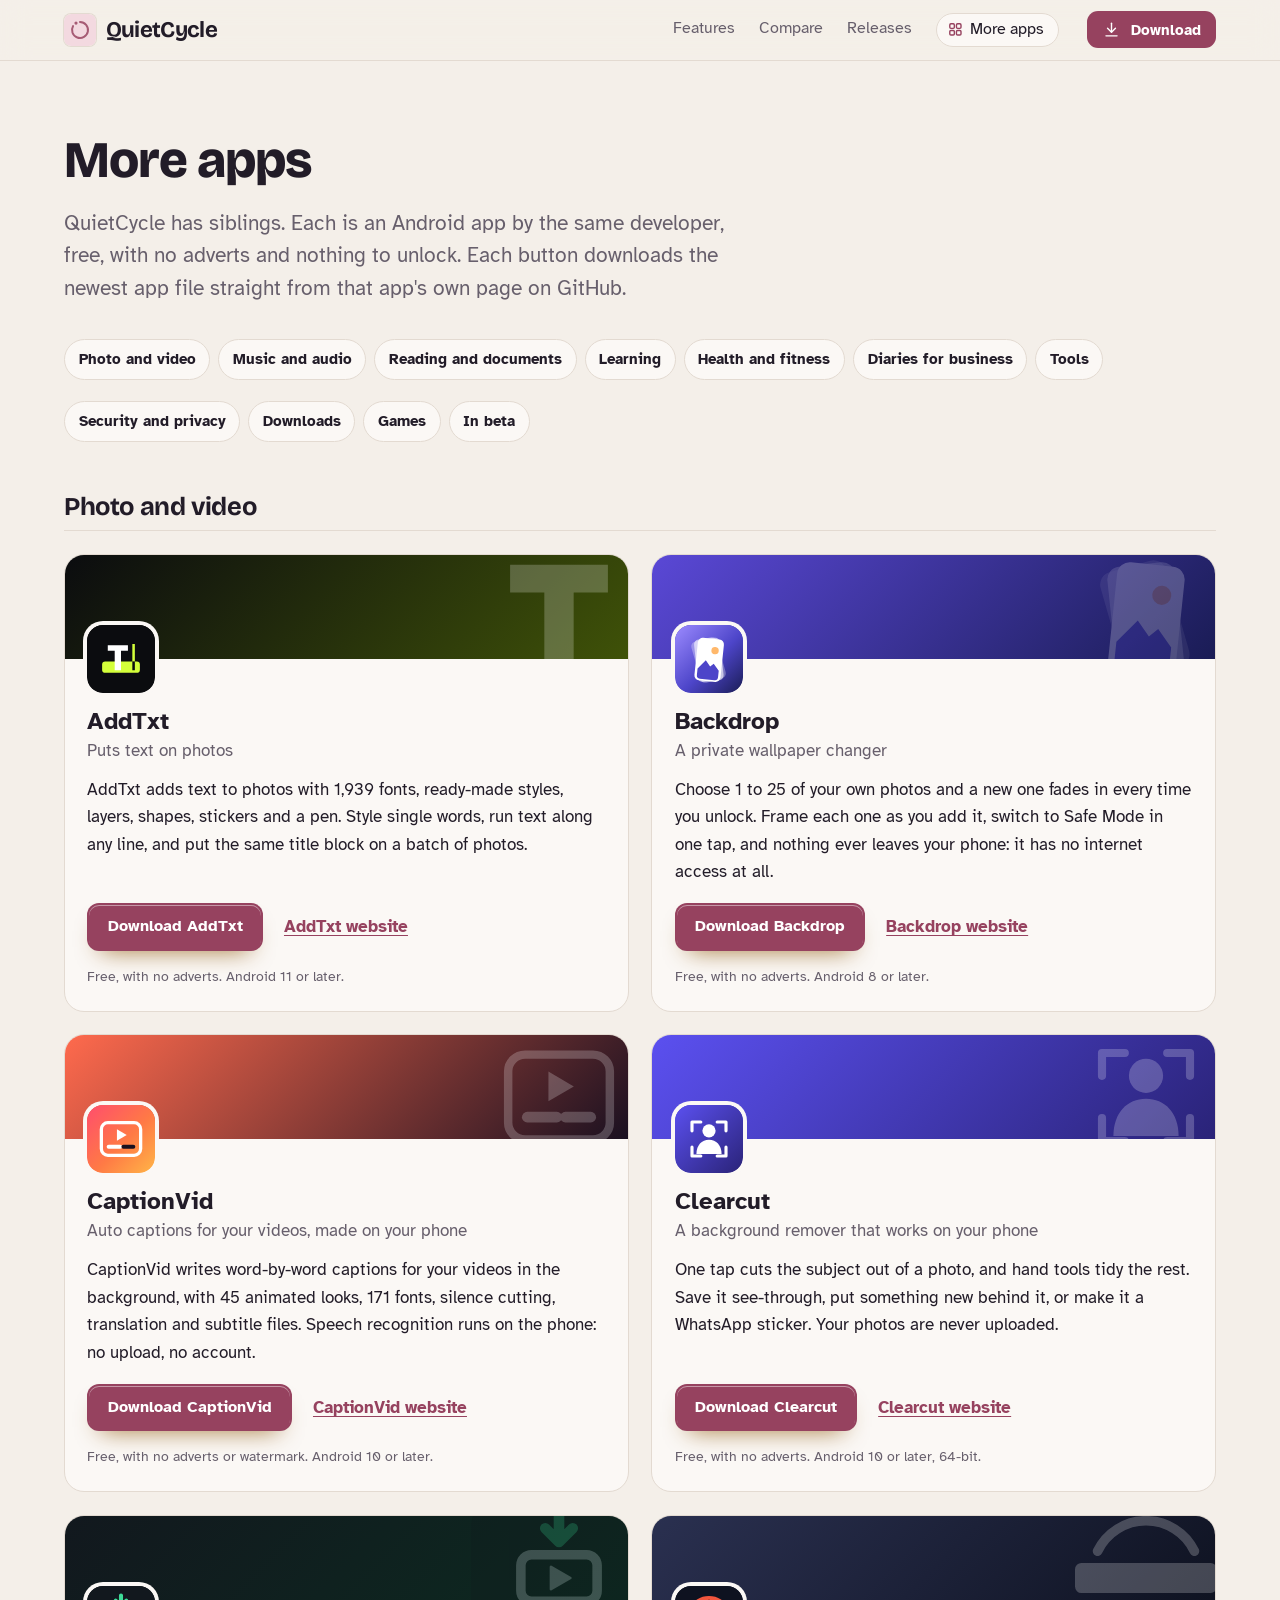
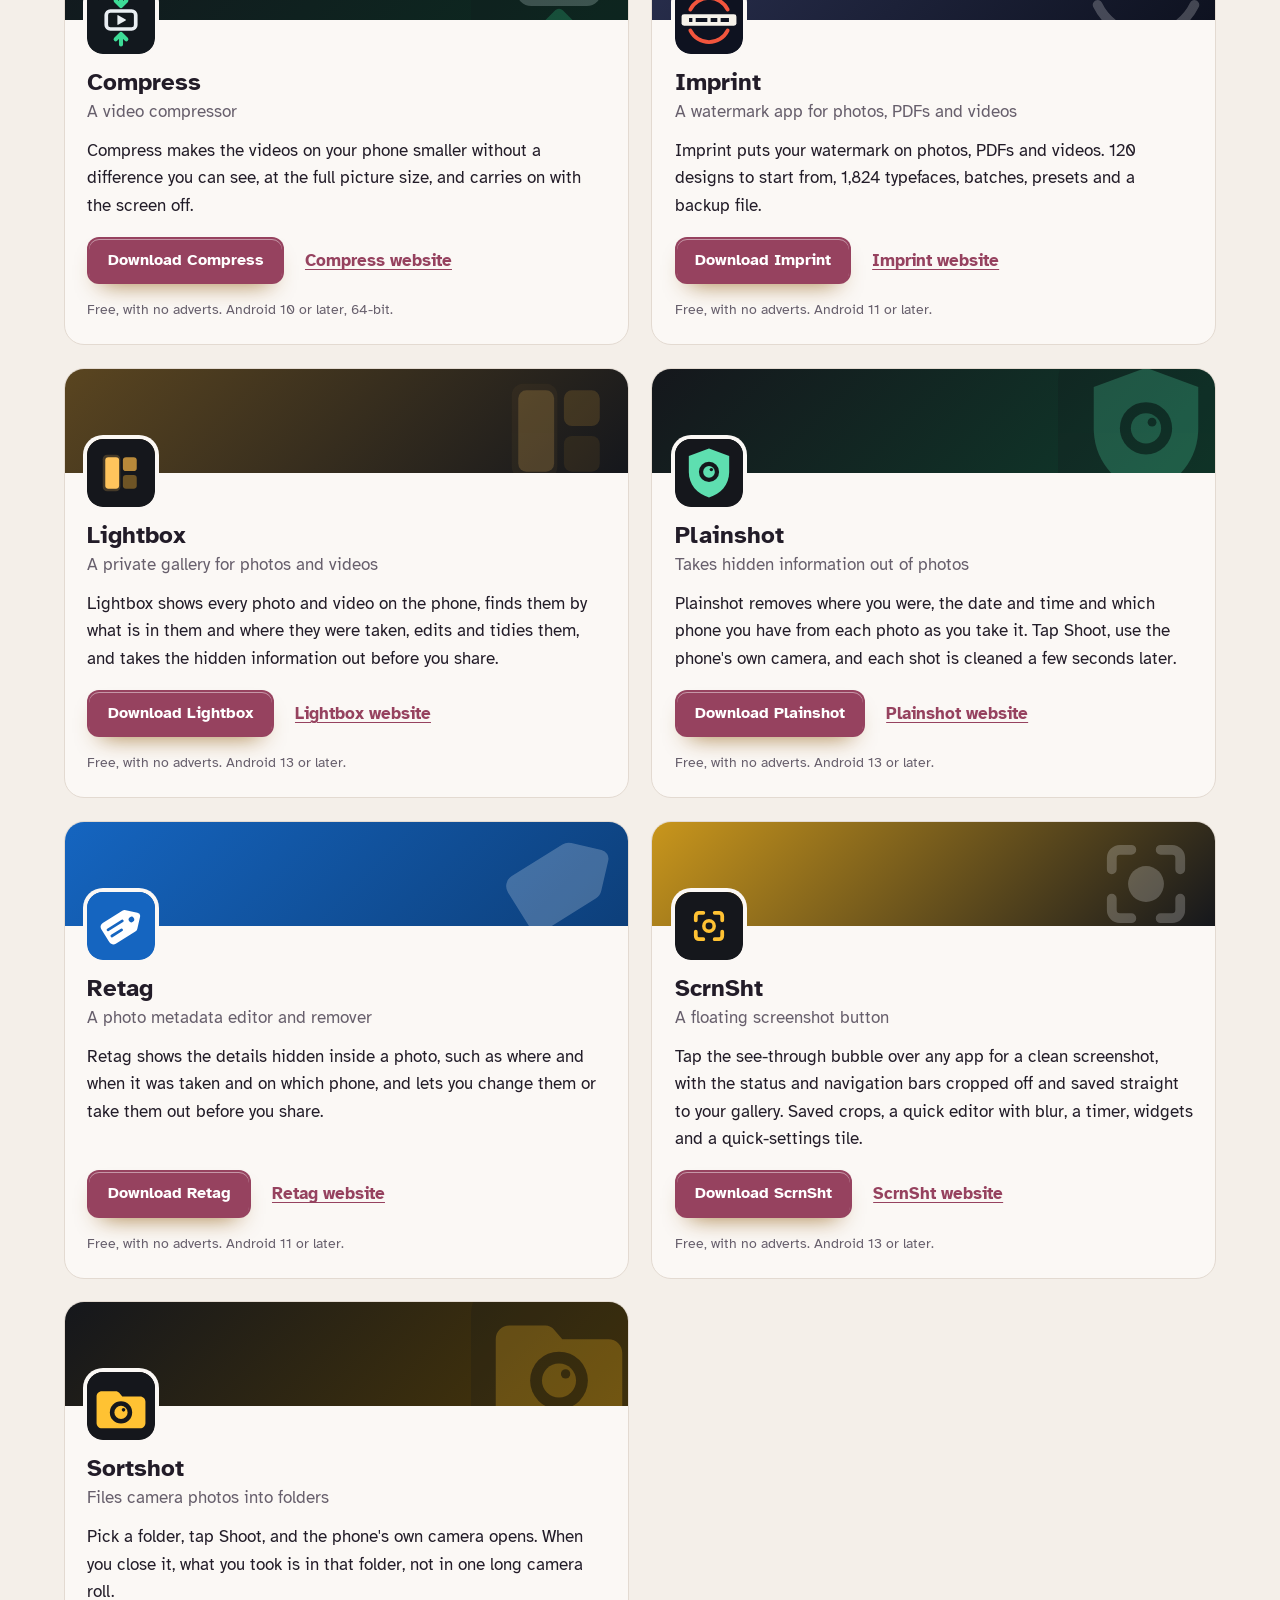
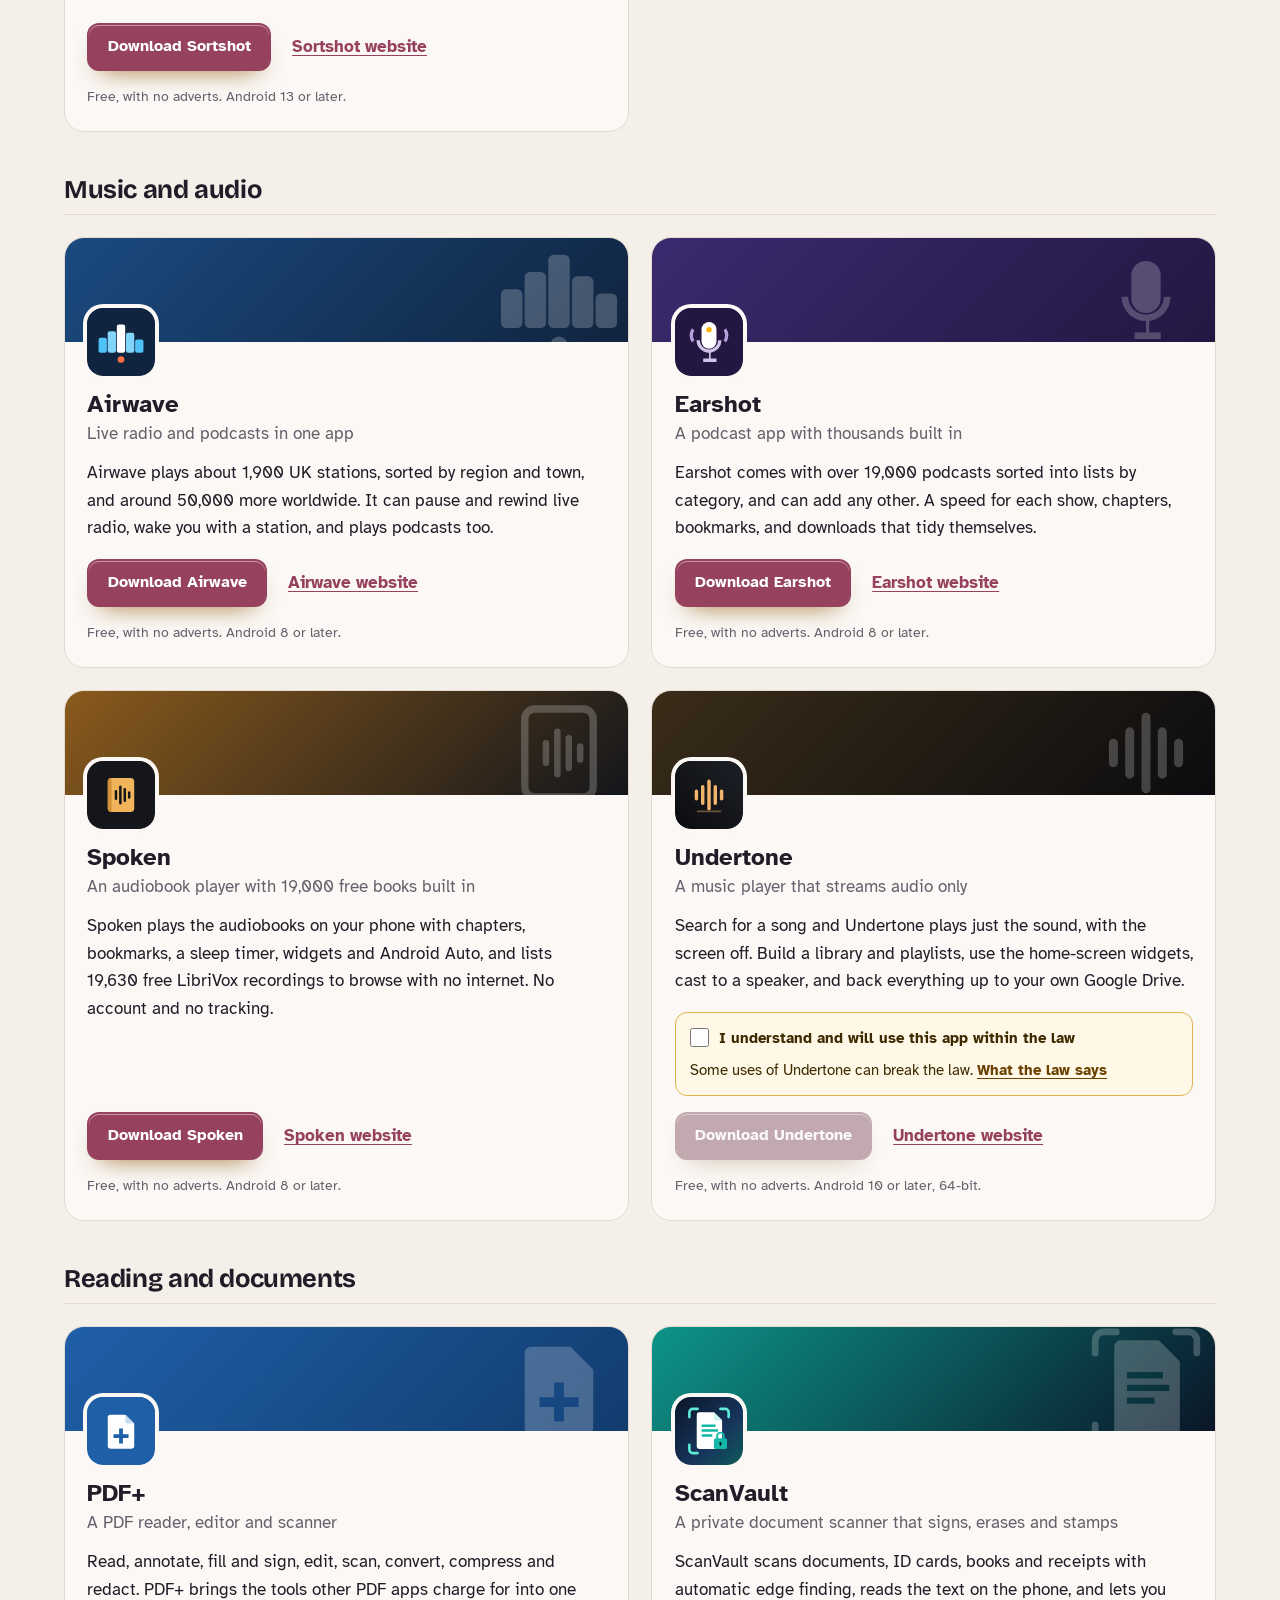
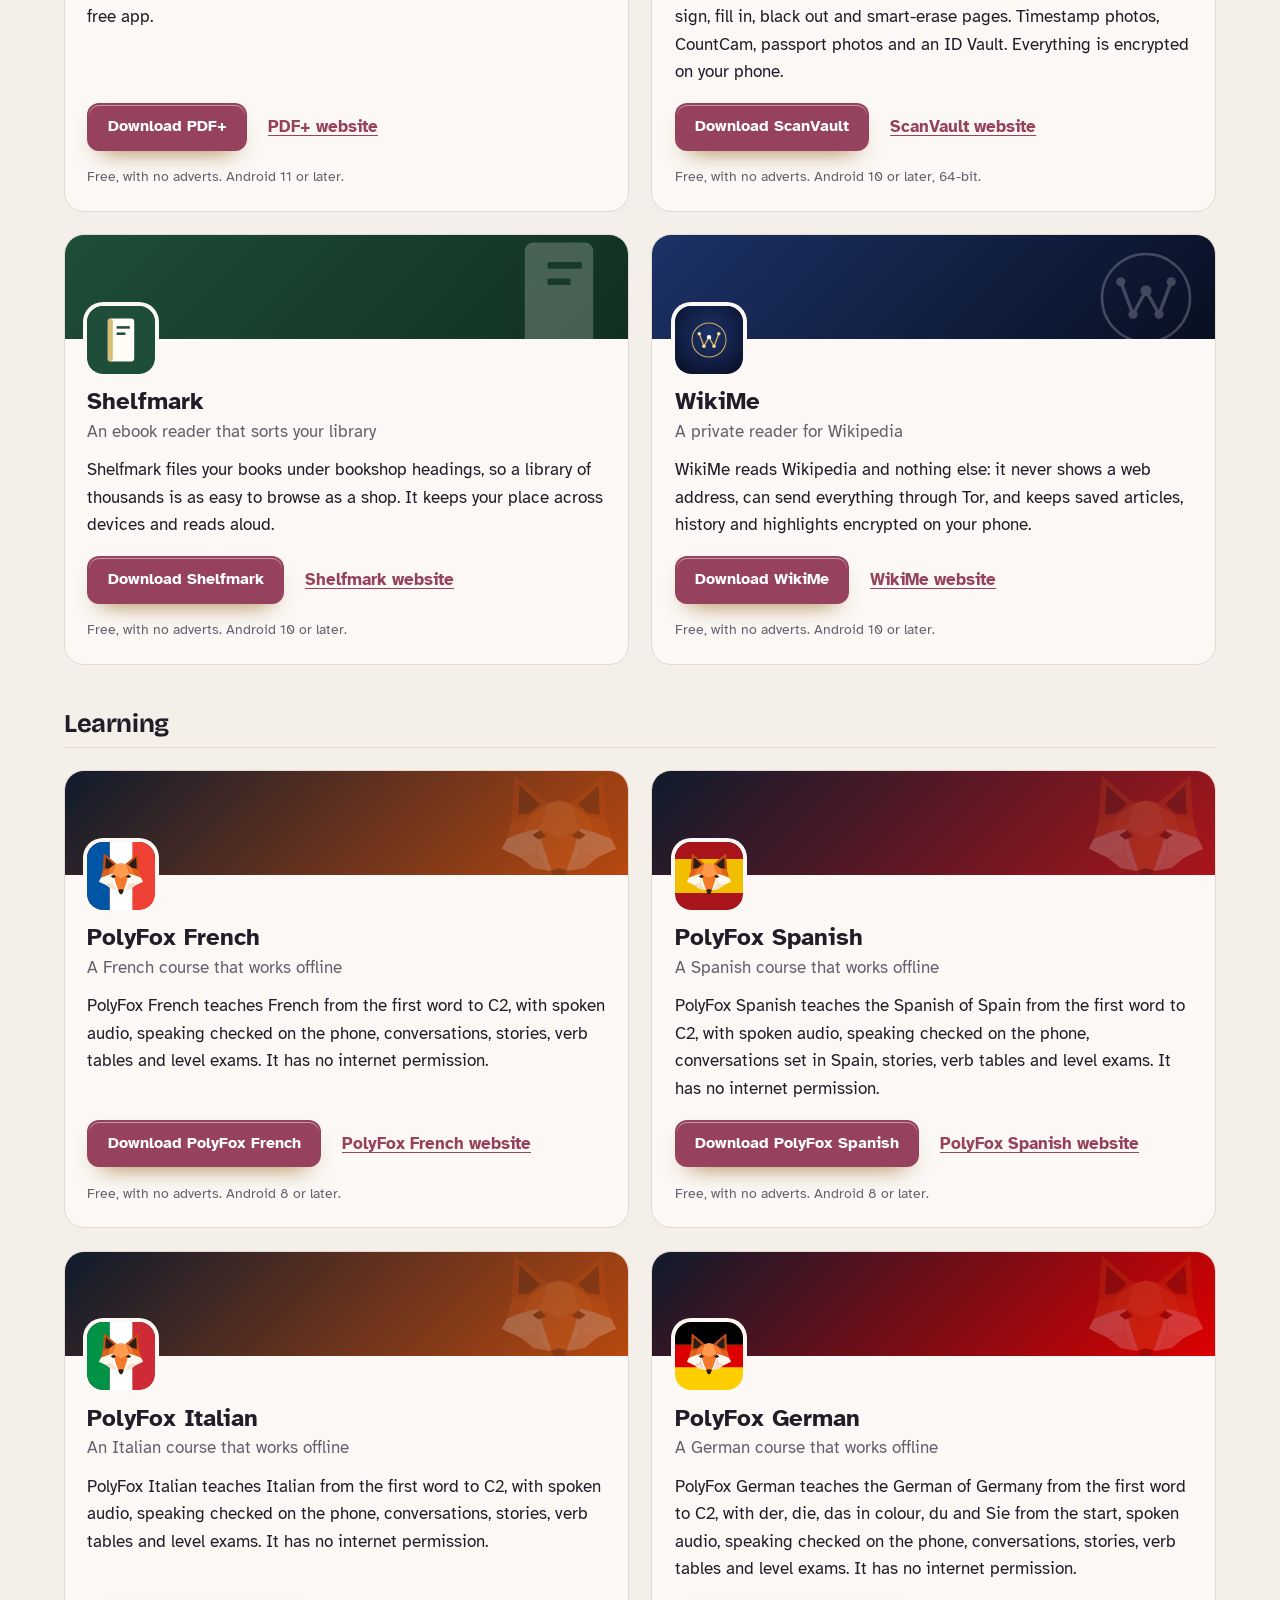
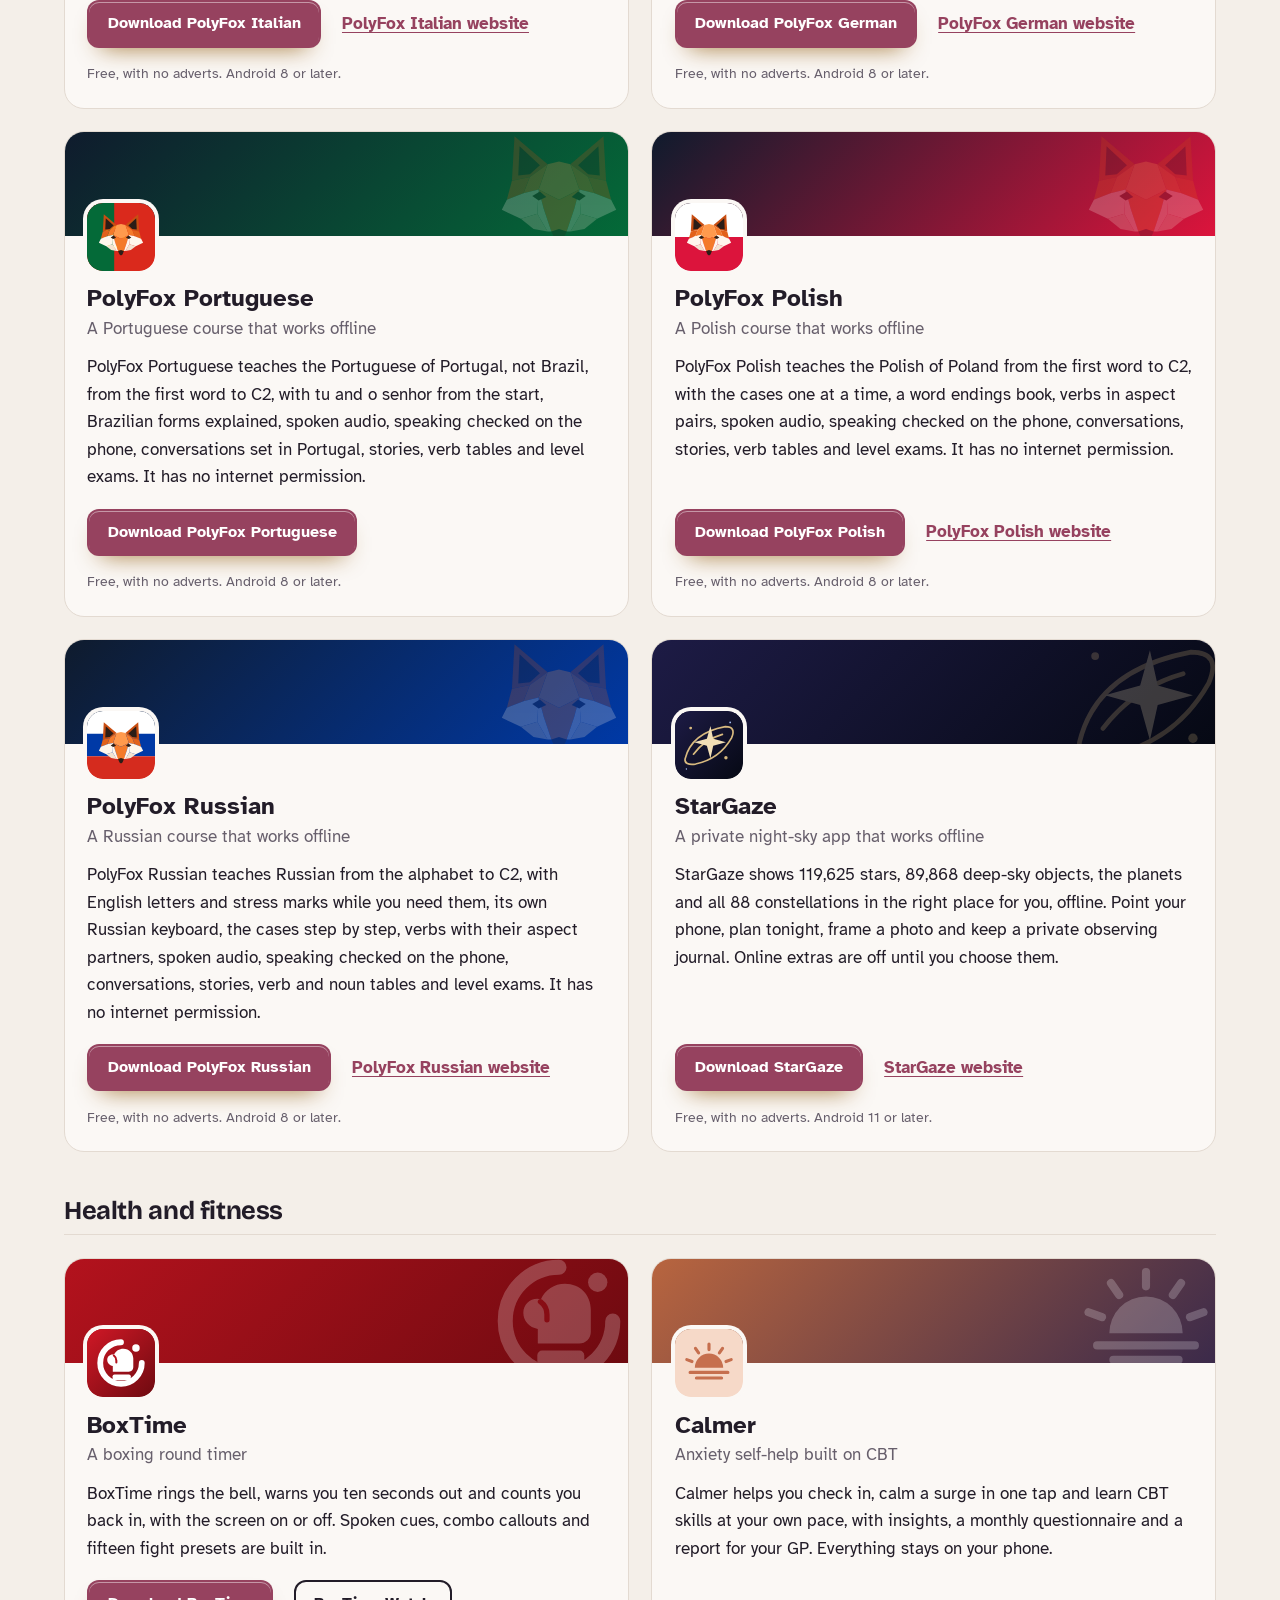
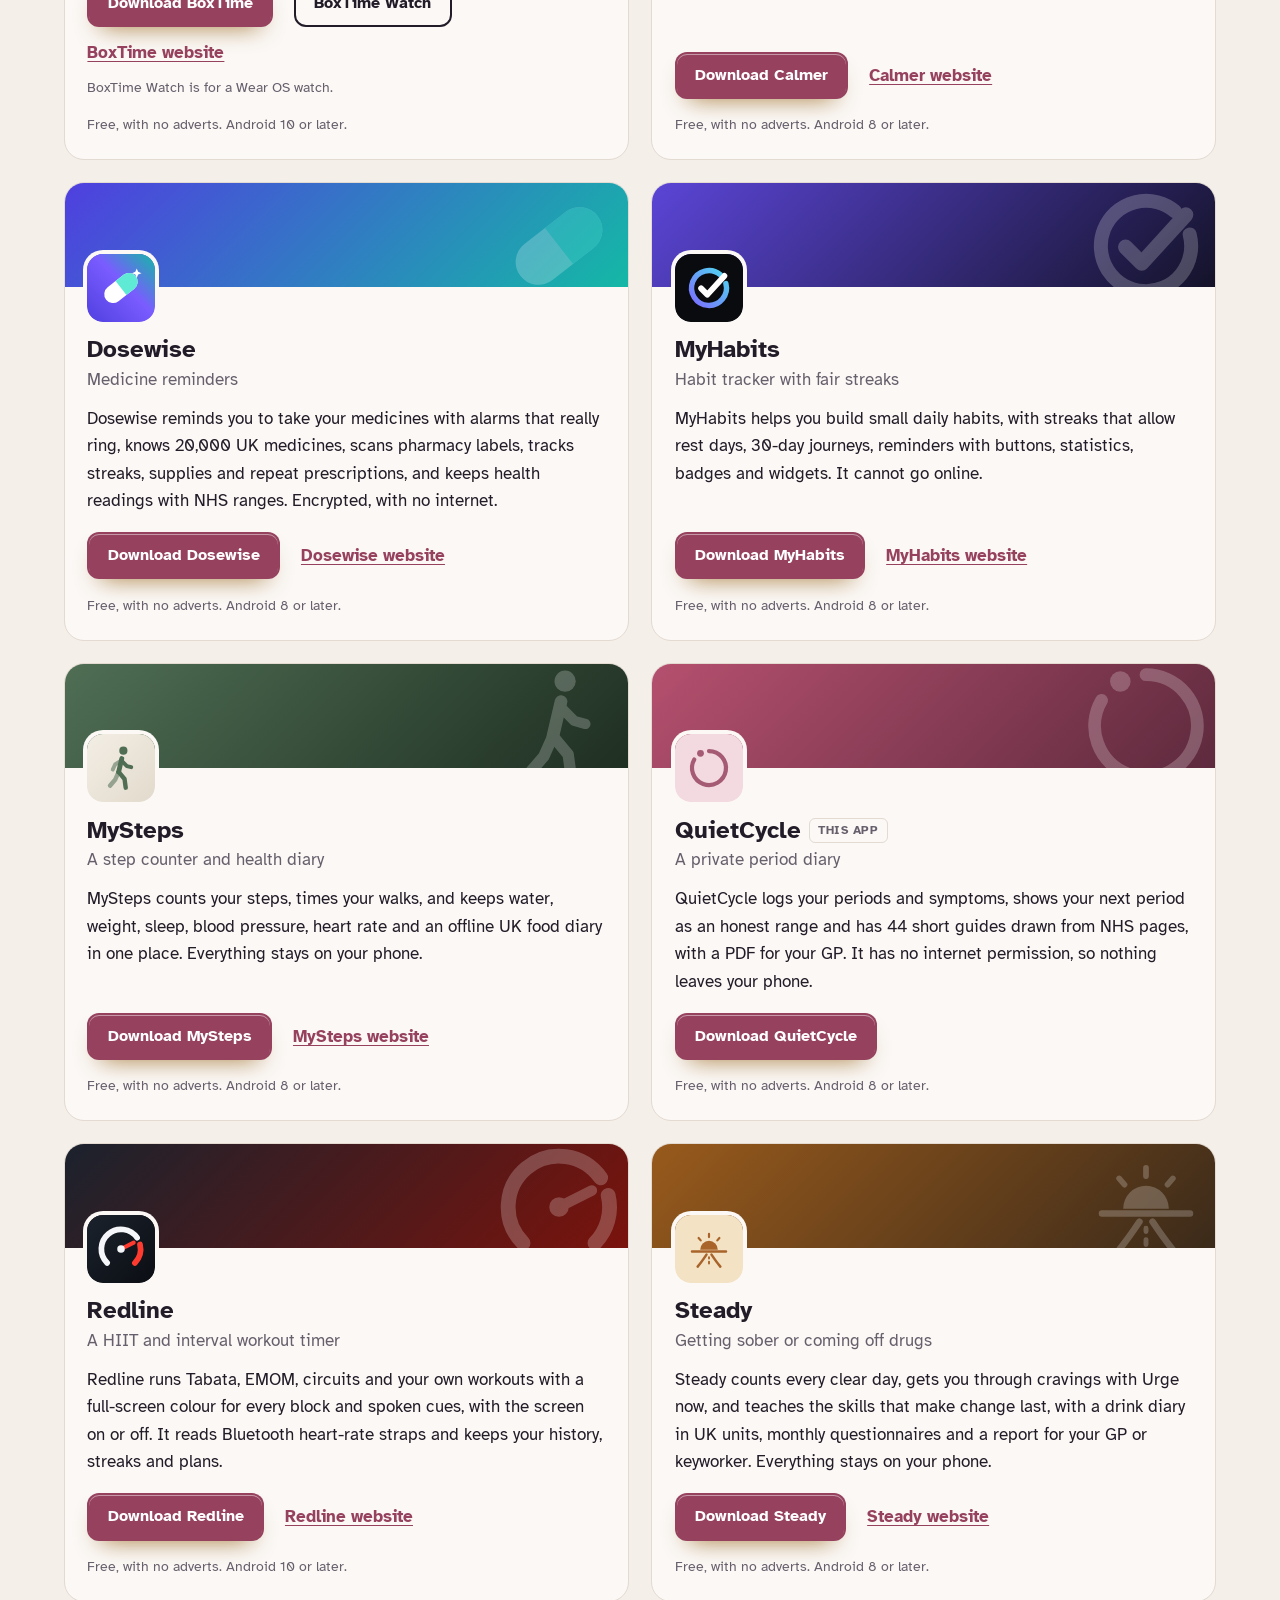
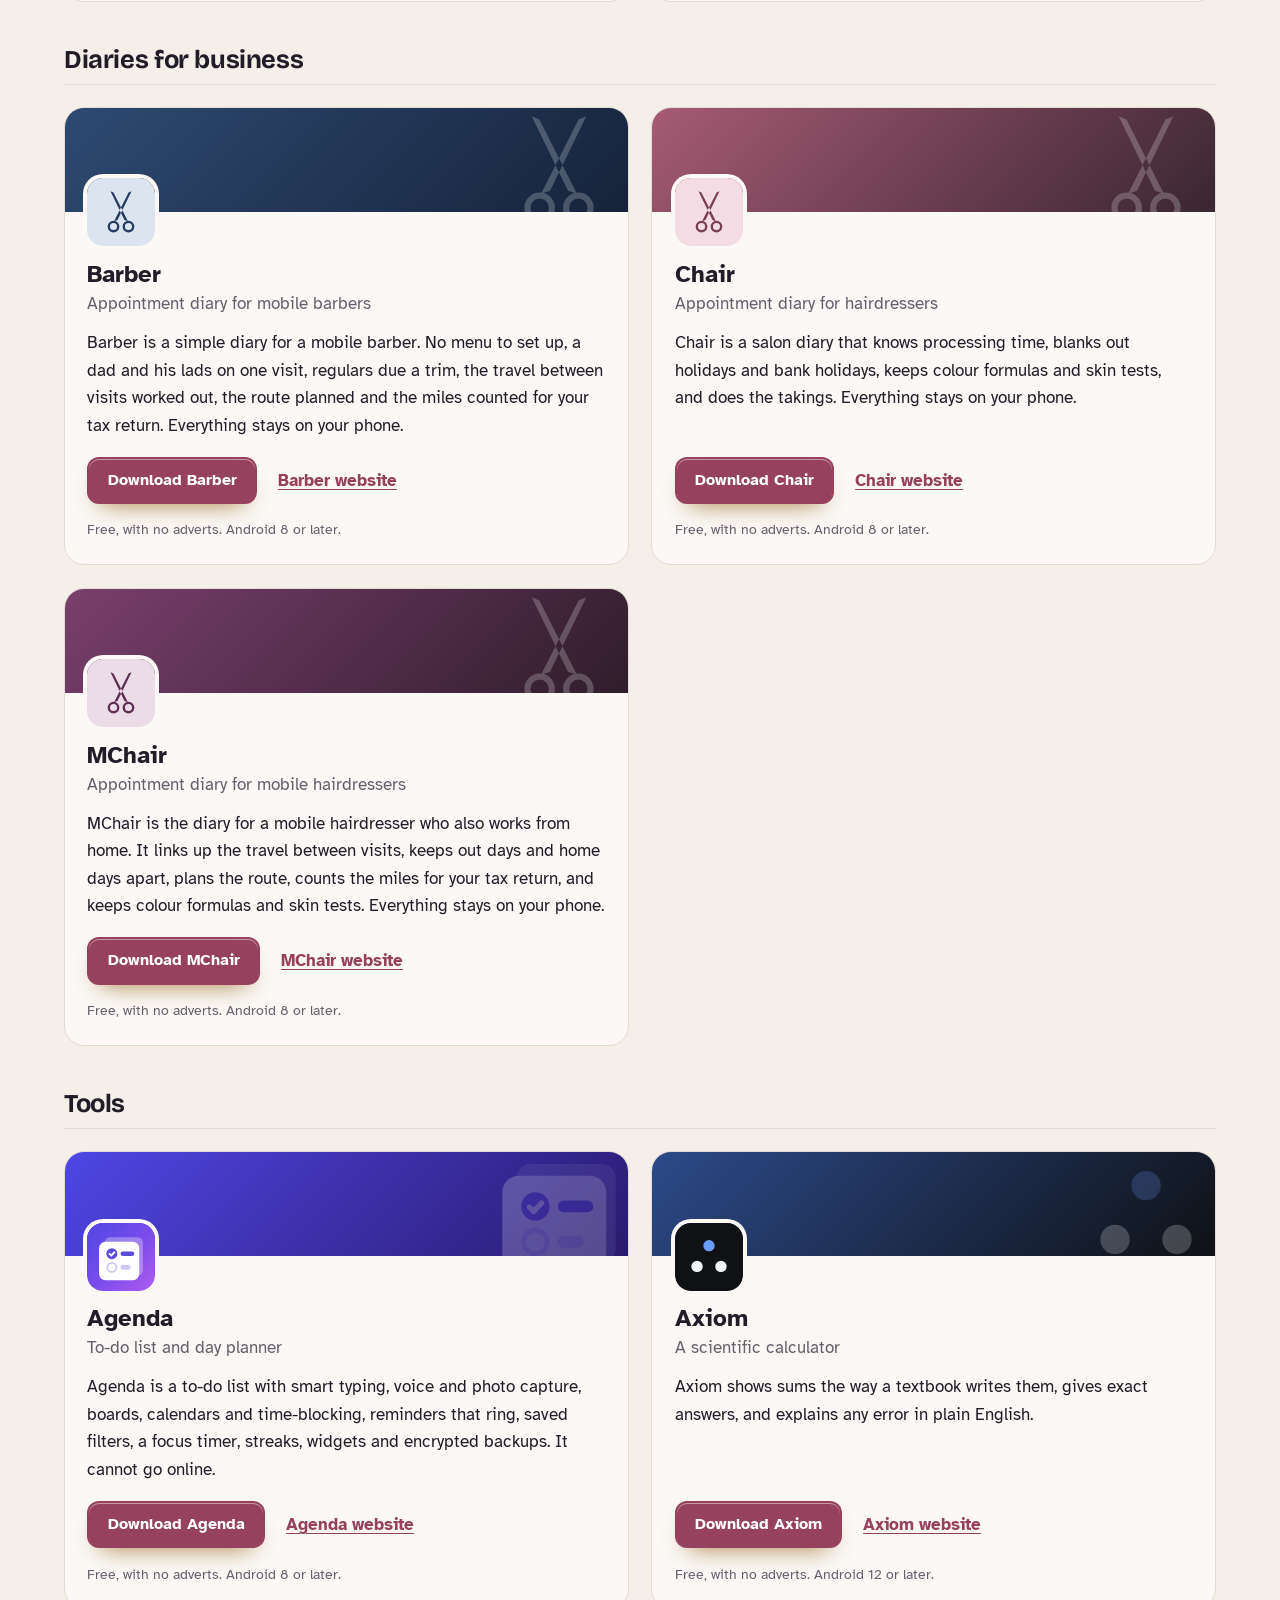
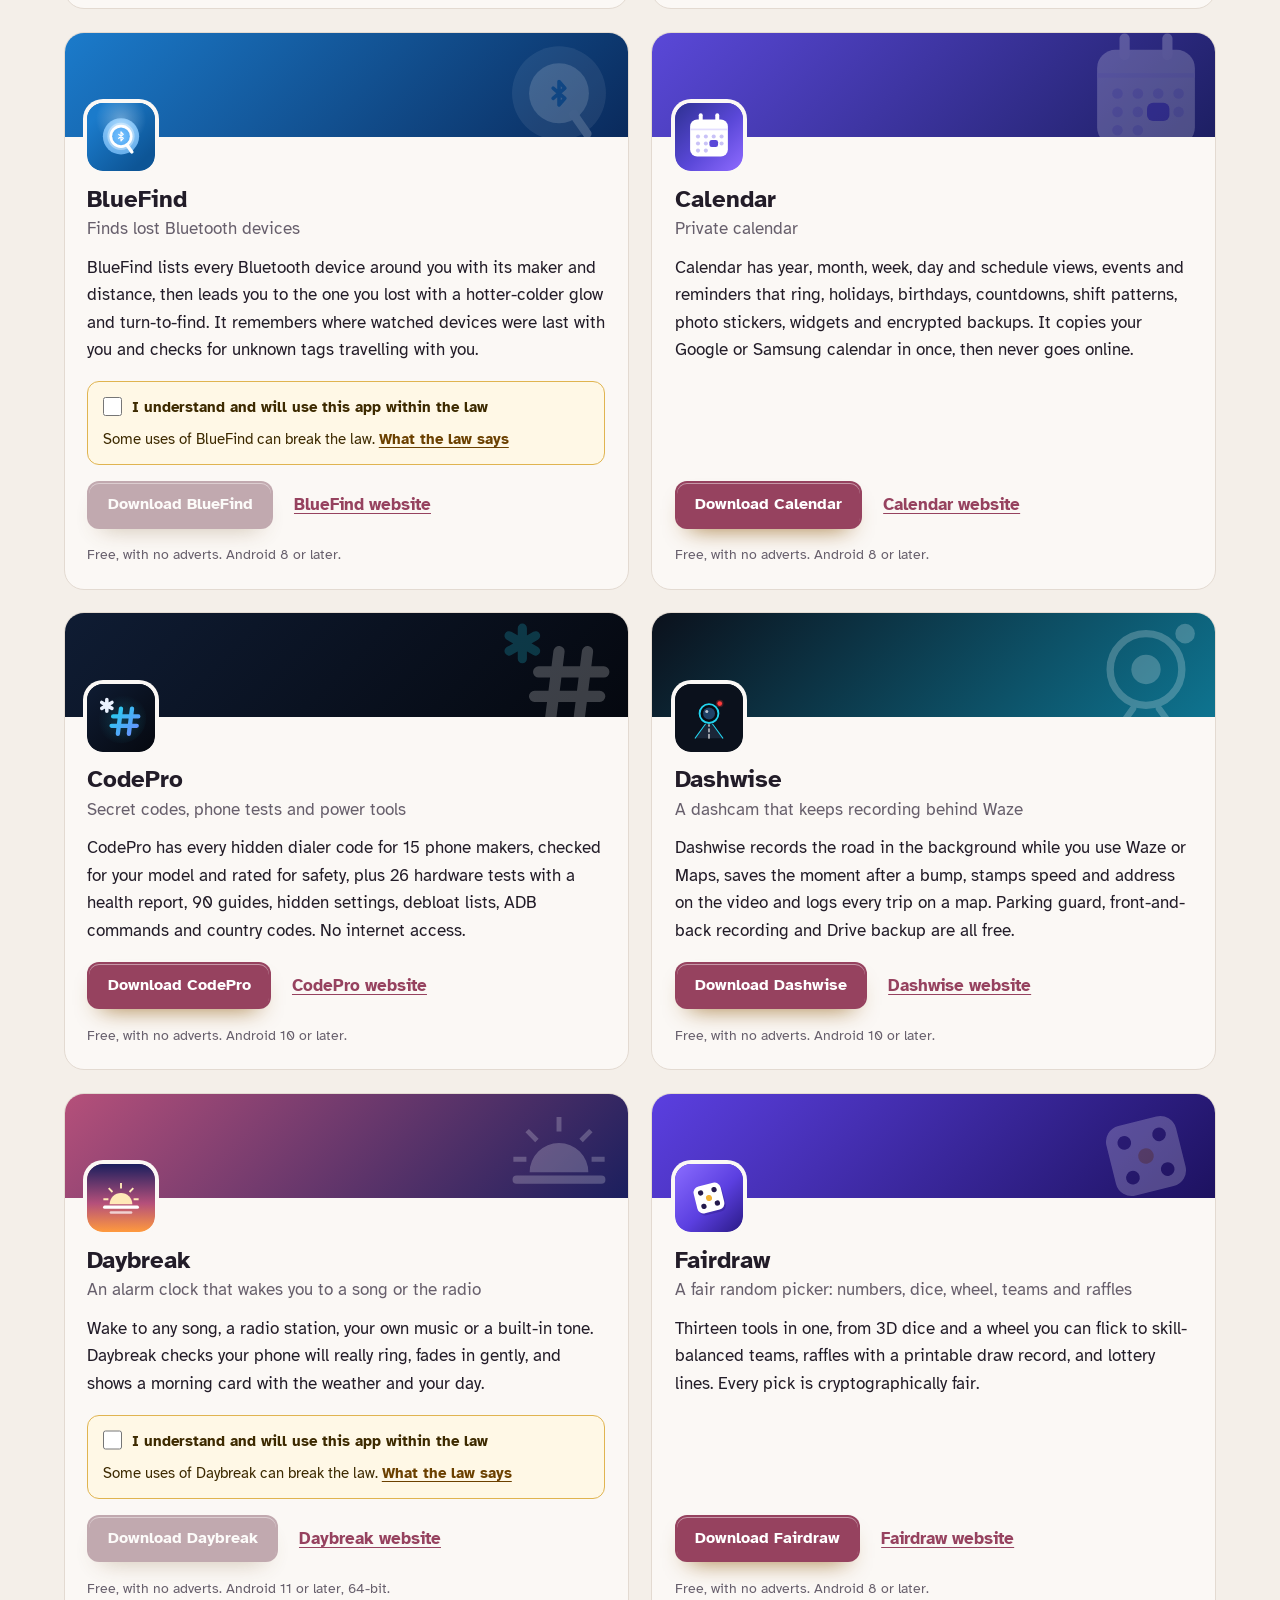
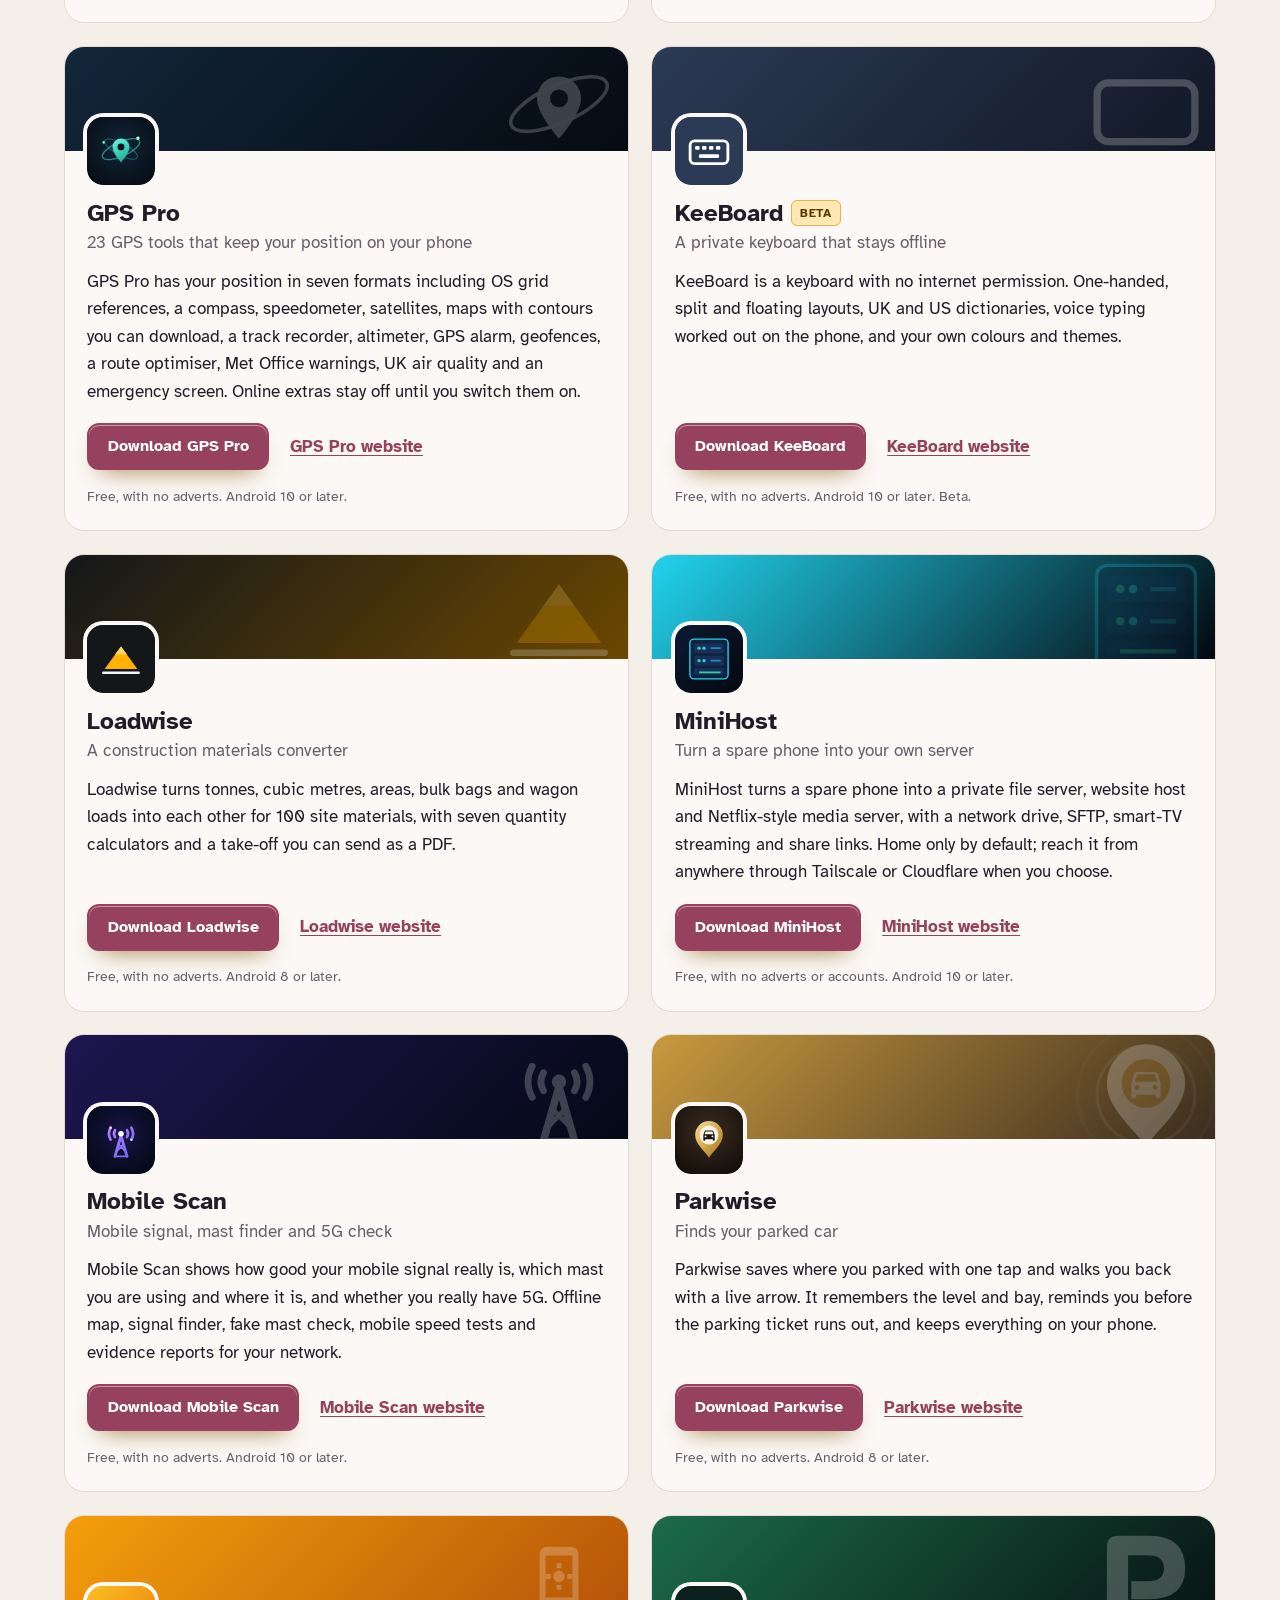
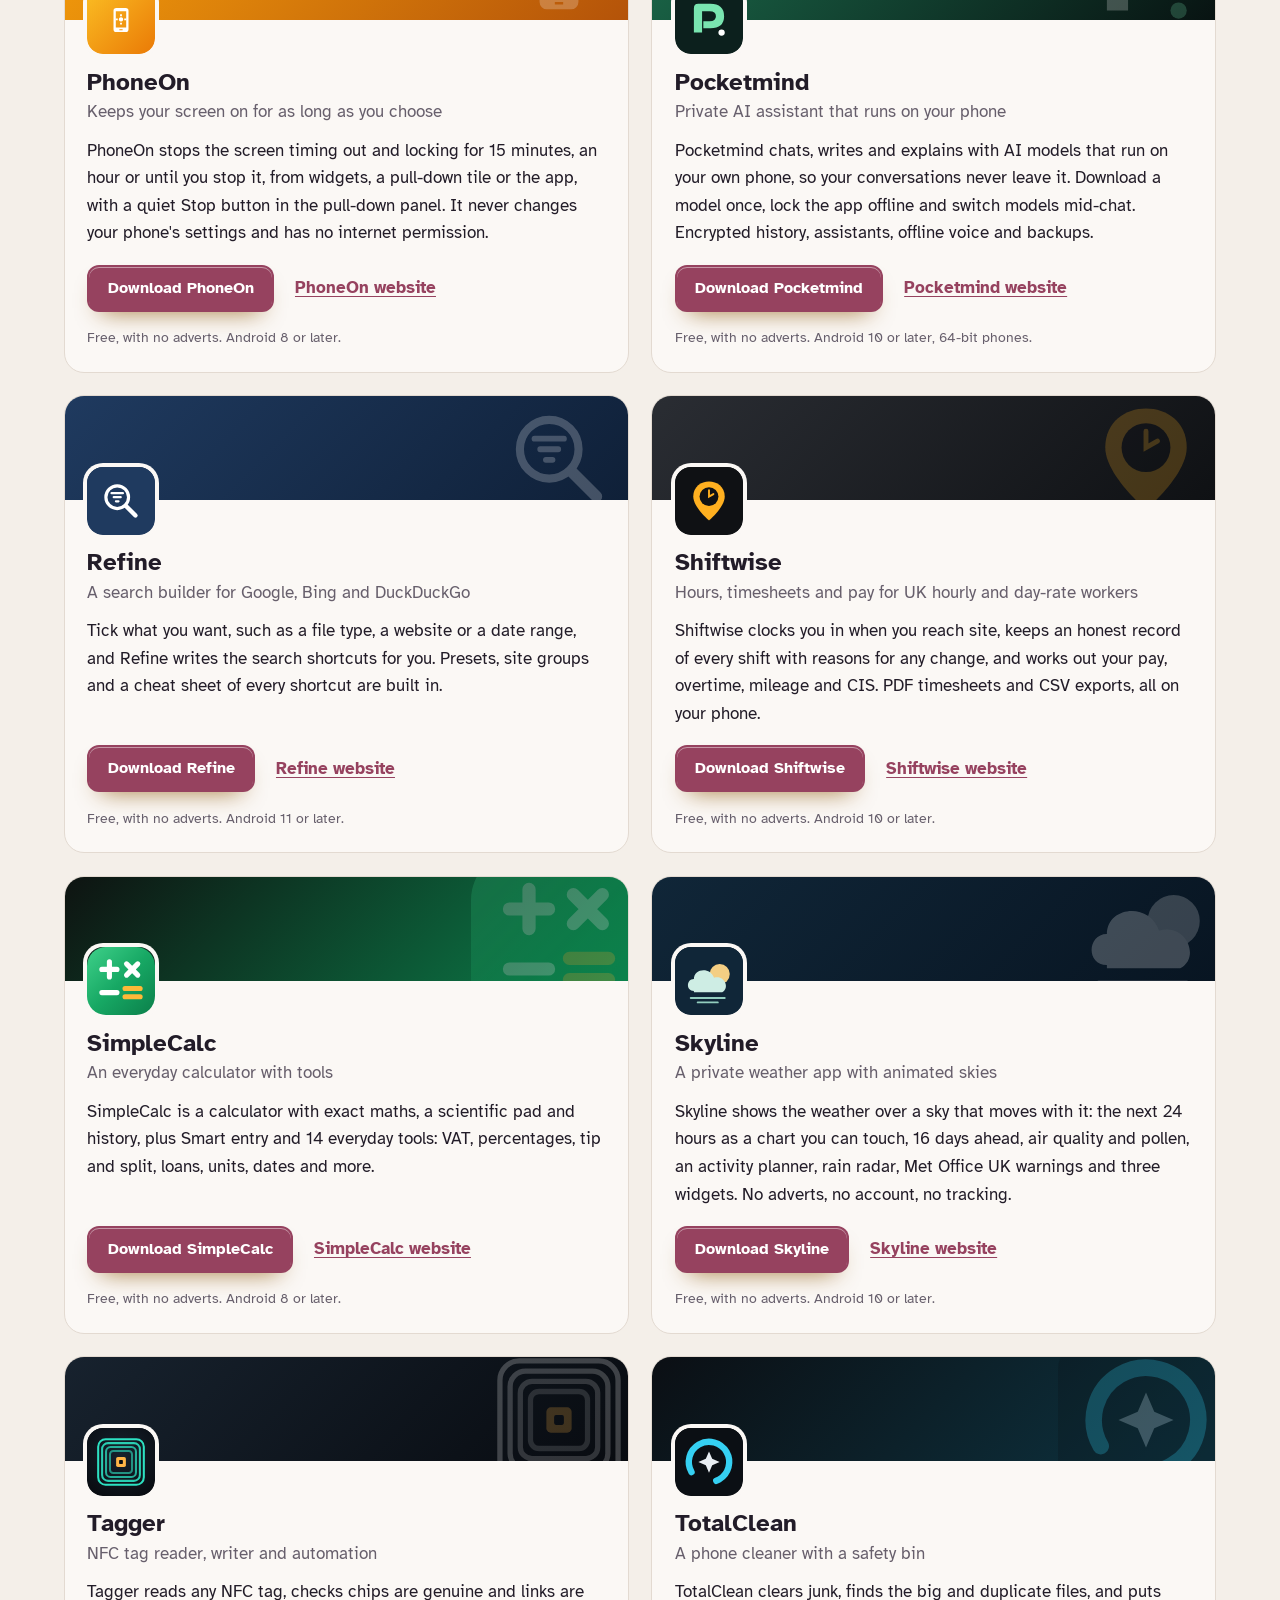
==== more-apps.html @ 2302142e "More apps: add MegaGen" ====
<!DOCTYPE html>
<html lang="en-GB">
<head>
<meta charset="utf-8">
<meta name="viewport" content="width=device-width, initial-scale=1">
<title>More apps by the maker of QuietCycle</title>
<meta name="description" content="All 92 free Android apps from the maker of QuietCycle, in one list by category, each with its download and a link to its website.">
<meta name="author" content="Jonathan Jackson">
<link rel="canonical" href="https://customgpter.github.io/quietcycle/more-apps.html">
<meta name="theme-color" content="#f4efe9" media="(prefers-color-scheme: light)">
<meta name="theme-color" content="#17141b" media="(prefers-color-scheme: dark)">
<meta property="og:type" content="website">
<meta property="og:site_name" content="QuietCycle">
<meta property="og:title" content="More apps by the maker of QuietCycle">
<meta property="og:description" content="All 92 free Android apps from the maker of QuietCycle, in one list by category, each with its download and a link to its website.">
<meta property="og:url" content="https://customgpter.github.io/quietcycle/more-apps.html">
<meta property="og:image" content="https://customgpter.github.io/quietcycle/assets/og.png">
<meta property="og:image:width" content="1200">
<meta property="og:image:height" content="630">
<meta property="og:image:alt" content="QuietCycle&#x27;s Today screen: the cycle ring, the day of the cycle and when the next period is likely">
<meta property="og:locale" content="en_GB">
<meta name="twitter:card" content="summary_large_image">
<link rel="icon" href="./assets/favicon.svg" type="image/svg+xml">
<link rel="apple-touch-icon" href="./assets/apple-touch-icon.png">
<link rel="preload" href="./assets/fonts/bricolage-grotesque-latin.woff2" as="font" type="font/woff2" crossorigin>
<link rel="preload" href="./assets/fonts/atkinson-hyperlegible-latin-400-normal.woff2" as="font" type="font/woff2" crossorigin>
<link rel="stylesheet" href="./assets/site.css?v=1">
<link rel="stylesheet" href="./assets/house.css?v=1">
<link rel="stylesheet" href="./assets/apps-list.css?v=1">
<script src="./assets/apps-list.js?v=1" defer></script>
</head>
<body>
<a class="skip" href="#main">Skip to content</a>
<header class="masthead">
<div class="wrap">
<a class="brand" href="./" aria-label="QuietCycle home"><svg viewBox="0 0 108 108" aria-hidden="true"><rect width="108" height="108" rx="24" fill="#F3D9E0"/><g transform="translate(54 54) scale(1.5) translate(-54 -54)"><path fill="none" stroke="#A65B74" stroke-width="4.5" stroke-linecap="round" d="M54,36 A18,18 0 1,1 38.41,45"/><circle cx="45" cy="38.41" r="3.6" fill="#A65B74"/></g></svg><span>QuietCycle</span></a>
<nav aria-label="Main"><ul><li><a href="./#features">Features</a></li><li><a href="./compare.html">Compare</a></li><li><a href="./releases.html">Releases</a></li><li><a class="more-apps" href="./more-apps.html"><svg class="ico" viewBox="0 0 24 24" aria-hidden="true"><rect x="4" y="4" width="6.5" height="6.5" rx="1.6"/><rect x="13.5" y="4" width="6.5" height="6.5" rx="1.6"/><rect x="4" y="13.5" width="6.5" height="6.5" rx="1.6"/><rect x="13.5" y="13.5" width="6.5" height="6.5" rx="1.6"/></svg>More apps</a></li></ul></nav>
<a class="button small" href="https://github.com/CustomGPTer/quietcycle/releases/latest/download/QuietCycle.apk"><svg class="ico" viewBox="0 0 24 24" aria-hidden="true"><path d="M12 4v11"/><path d="M7 10.5l5 5 5-5"/><path d="M5 20h14"/></svg>Download</a>
</div>
</header>
<main id="main" class="doc">
<div class="wrap">
<div class="measure">
<h1>More apps</h1>
<p class="lede">QuietCycle has siblings. Each is an Android app by the same developer, free, with no adverts and nothing to unlock. Each button downloads the newest app file straight from that app's own page on GitHub.</p>
</div>
<!-- apps:start -->
<nav class="mapps-jump" aria-label="App groups"><ul><li><a href="#apps-photo">Photo and video</a></li><li><a href="#apps-audio">Music and audio</a></li><li><a href="#apps-reading">Reading and documents</a></li><li><a href="#apps-learning">Learning</a></li><li><a href="#apps-health">Health and fitness</a></li><li><a href="#apps-diaries">Diaries for business</a></li><li><a href="#apps-tools">Tools</a></li><li><a href="#apps-security">Security and privacy</a></li><li><a href="#apps-downloads">Downloads</a></li><li><a href="#apps-games">Games</a></li><li><a href="#apps-testing">In beta</a></li></ul></nav>
<div class="mapps-group" role="group" aria-labelledby="apps-photo"><h2 class="mapps-cat" id="apps-photo">Photo and video</h2>
<ul class="mapps"><li class="mapp" style="--b:#0b0c0f;--b2:#3f5208"><div class="mapp-cover" aria-hidden="true"><svg viewBox="0 0 108 108"><path fill="#fff" d="M24 22h60v17H63v49H45V39H24z"/></svg></div><div class="mapp-body"><svg class="mapp-icon" viewBox="0 0 108 108" aria-hidden="true"><rect width="108" height="108" rx="24" fill="#0b0c0f"/><path fill="#d4ff3a" d="M29 58h50a5 5 0 0 1 5 5v8a5 5 0 0 1-5 5H29a5 5 0 0 1-5-5v-8a5 5 0 0 1 5-5z"/><path fill="#fff" d="M33 32h32v9H54v31H44V41H33z"/><path fill="#d4ff3a" d="M72 30h4v28h-4z"/><path fill="#0b0c0f" d="M72 58h4v14h-4z"/></svg><h3>AddTxt</h3><p class="mapp-kind">Puts text on photos</p><p class="mapp-say">AddTxt adds text to photos with 1,939 fonts, ready-made styles, layers, shapes, stickers and a pen. Style single words, run text along any line, and put the same title block on a batch of photos.</p><p class="mapp-go"><a class="button" href="https://github.com/CustomGPTer/addtxt/releases/latest/download/AddTxt.apk">Download AddTxt</a><a class="mapp-site" href="https://customgpter.github.io/addtxt/">AddTxt website</a></p><p class="mapp-needs">Free, with no adverts. Android 11 or later.</p></div></li>
<li class="mapp" style="--b:#5a48d6;--b2:#1a1c55"><div class="mapp-cover" aria-hidden="true"><svg viewBox="0 0 108 108"><g transform="translate(54 58) scale(1.3) translate(-54 -58)"><rect x="38" y="30" width="32" height="52" rx="6" fill="#fff" fill-opacity=".3" transform="rotate(-16 54 58)"/><rect x="38" y="30" width="32" height="52" rx="6" fill="#fff" fill-opacity=".6" transform="rotate(-6 54 58)"/><g transform="rotate(6 54 58)"><rect x="38" y="30" width="32" height="52" rx="6" fill="#fff"/><path d="M41 68l9-11 6 7 4-4 7 8v8a4 4 0 0 1-4 4H45a4 4 0 0 1-4-4z" fill="#4d45c9"/><circle cx="60" cy="44" r="4.5" fill="#FFB86B"/></g></g></svg></div><div class="mapp-body"><svg class="mapp-icon" viewBox="0 0 108 108" aria-hidden="true"><defs><linearGradient id="i-backdrop-mapp-cc" x1="0" y1="0" x2="1" y2="1"><stop offset="0" stop-color="#9c8bff"/><stop offset=".55" stop-color="#4d45c9"/><stop offset="1" stop-color="#1a1c55"/></linearGradient></defs><rect width="108" height="108" rx="24" fill="url(#i-backdrop-mapp-cc)"/><g transform="translate(54 58) scale(1.3) translate(-54 -58)"><rect x="38" y="30" width="32" height="52" rx="6" fill="#fff" fill-opacity=".3" transform="rotate(-16 54 58)"/><rect x="38" y="30" width="32" height="52" rx="6" fill="#fff" fill-opacity=".6" transform="rotate(-6 54 58)"/><g transform="rotate(6 54 58)"><rect x="38" y="30" width="32" height="52" rx="6" fill="#fff"/><path d="M41 68l9-11 6 7 4-4 7 8v8a4 4 0 0 1-4 4H45a4 4 0 0 1-4-4z" fill="#4d45c9"/><circle cx="60" cy="44" r="4.5" fill="#FFB86B"/></g></g></svg><h3>Backdrop</h3><p class="mapp-kind">A private wallpaper changer</p><p class="mapp-say">Choose 1 to 25 of your own photos and a new one fades in every time you unlock. Frame each one as you add it, switch to Safe Mode in one tap, and nothing ever leaves your phone: it has no internet access at all.</p><p class="mapp-go"><a class="button" href="https://github.com/CustomGPTer/backdrop/releases/latest/download/Backdrop.apk">Download Backdrop</a><a class="mapp-site" href="https://customgpter.github.io/backdrop/">Backdrop website</a></p><p class="mapp-needs">Free, with no adverts. Android 8 or later.</p></div></li>
<li class="mapp" style="--b:#ff6a4d;--b2:#1a1020"><div class="mapp-cover" aria-hidden="true"><svg viewBox="0 0 108 108"><g transform="translate(54 54) scale(1.3) translate(-54 -54)"><path d="M38,34 h32 a8,8 0 0 1 8,8 v24 a8,8 0 0 1 -8,8 h-32 a8,8 0 0 1 -8,-8 v-24 a8,8 0 0 1 8,-8 z" fill="none" stroke="#fff" stroke-width="4"/><path d="M49,42 L61,49 L49,56 Z" fill="#fff"/><path d="M39,61 h14 a2.5,2.5 0 0 1 0,5 h-14 a2.5,2.5 0 0 1 0,-5 z" fill="#fff"/><path d="M57,61 h12 a2.5,2.5 0 0 1 0,5 h-12 a2.5,2.5 0 0 1 0,-5 z" fill="#ffffff"/></g></svg></div><div class="mapp-body"><svg class="mapp-icon" viewBox="0 0 108 108" aria-hidden="true"><defs><linearGradient id="i-captionvid-cvbg" x1="0" y1="0" x2="1" y2="1"><stop offset="0" stop-color="#ff4d6d"/><stop offset=".55" stop-color="#ff7a45"/><stop offset="1" stop-color="#ffb547"/></linearGradient></defs><rect width="108" height="108" rx="24" fill="url(#i-captionvid-cvbg)"/><g transform="translate(54 54) scale(1.3) translate(-54 -54)"><path d="M38,34 h32 a8,8 0 0 1 8,8 v24 a8,8 0 0 1 -8,8 h-32 a8,8 0 0 1 -8,-8 v-24 a8,8 0 0 1 8,-8 z" fill="none" stroke="#fff" stroke-width="4"/><path d="M49,42 L61,49 L49,56 Z" fill="#fff"/><path d="M39,61 h14 a2.5,2.5 0 0 1 0,5 h-14 a2.5,2.5 0 0 1 0,-5 z" fill="#fff"/><path d="M57,61 h12 a2.5,2.5 0 0 1 0,5 h-12 a2.5,2.5 0 0 1 0,-5 z" fill="#1a1020"/></g></svg><h3>CaptionVid</h3><p class="mapp-kind">Auto captions for your videos, made on your phone</p><p class="mapp-say">CaptionVid writes word-by-word captions for your videos in the background, with 45 animated looks, 171 fonts, silence cutting, translation and subtitle files. Speech recognition runs on the phone: no upload, no account.</p><p class="mapp-go"><a class="button" href="https://github.com/CustomGPTer/captionvid/releases/latest/download/CaptionVid.apk">Download CaptionVid</a><a class="mapp-site" href="https://customgpter.github.io/captionvid/">CaptionVid website</a></p><p class="mapp-needs">Free, with no adverts or watermark. Android 10 or later.</p></div></li><li class="mapp" style="--b:#5b50f0;--b2:#2a2378"><div class="mapp-cover" aria-hidden="true"><svg viewBox="0 0 108 108"><circle cx="54" cy="41" r="10.5" fill="#fff"/><path d="M34 78c0-14.5 8.5-23 20-23s20 8.5 20 23z" fill="#fff"/><path d="M27 41V27h14M67 27h14v14M27 67v14h14M67 81h14V67" fill="none" stroke="#fff" stroke-width="5" stroke-linecap="round" stroke-linejoin="round"/></svg></div><div class="mapp-body"><svg class="mapp-icon" viewBox="0 0 108 108" aria-hidden="true"><defs><linearGradient id="i-clearcut-mapp-cc" x1="0" y1="0" x2="1" y2="1"><stop offset="0" stop-color="#5b50f0"/><stop offset="1" stop-color="#2a2378"/></linearGradient></defs><rect width="108" height="108" rx="24" fill="url(#i-clearcut-mapp-cc)"/><circle cx="54" cy="41" r="10.5" fill="#fff"/><path d="M34 78c0-14.5 8.5-23 20-23s20 8.5 20 23z" fill="#fff"/><path d="M27 41V27h14M67 27h14v14M27 67v14h14M67 81h14V67" fill="none" stroke="#fff" stroke-width="5" stroke-linecap="round" stroke-linejoin="round"/></svg><h3>Clearcut</h3><p class="mapp-kind">A background remover that works on your phone</p><p class="mapp-say">One tap cuts the subject out of a photo, and hand tools tidy the rest. Save it see-through, put something new behind it, or make it a WhatsApp sticker. Your photos are never uploaded.</p><p class="mapp-go"><a class="button" href="https://github.com/CustomGPTer/clearcut/releases/latest/download/Clearcut.apk">Download Clearcut</a><a class="mapp-site" href="https://customgpter.github.io/clearcut/">Clearcut website</a></p><p class="mapp-needs">Free, with no adverts. Android 10 or later, 64-bit.</p></div></li>
<li class="mapp" style="--b:#12181e;--b2:#0c2a20"><div class="mapp-cover" aria-hidden="true"><svg viewBox="0 0 108 108"><rect width="108" height="108" rx="24" fill="#12181e"/><g transform="translate(54 54) scale(1.3) translate(-54 -54)"><path fill="none" stroke="#e9eef3" stroke-width="4.5" stroke-linejoin="round" d="M41 43h26a5 5 0 0 1 5 5v12a5 5 0 0 1-5 5H41a5 5 0 0 1-5-5V48a5 5 0 0 1 5-5z"/><path fill="#e9eef3" d="M50.5 48.2l9.2 5.3a.6.6 0 0 1 0 1l-9.2 5.3a.6.6 0 0 1-.9-.5V48.7a.6.6 0 0 1 .9-.5z"/><path fill="none" stroke="#3ddc97" stroke-width="5" stroke-linecap="round" stroke-linejoin="round" d="M54 24v12M47.5 30.5 54 37l6.5-6.5M54 84V72M47.5 77.5 54 71l6.5 6.5"/></g></svg></div><div class="mapp-body"><svg class="mapp-icon" viewBox="0 0 108 108" aria-hidden="true"><rect width="108" height="108" rx="24" fill="#12181e"/><g transform="translate(54 54) scale(1.3) translate(-54 -54)"><path fill="none" stroke="#e9eef3" stroke-width="4.5" stroke-linejoin="round" d="M41 43h26a5 5 0 0 1 5 5v12a5 5 0 0 1-5 5H41a5 5 0 0 1-5-5V48a5 5 0 0 1 5-5z"/><path fill="#e9eef3" d="M50.5 48.2l9.2 5.3a.6.6 0 0 1 0 1l-9.2 5.3a.6.6 0 0 1-.9-.5V48.7a.6.6 0 0 1 .9-.5z"/><path fill="none" stroke="#3ddc97" stroke-width="5" stroke-linecap="round" stroke-linejoin="round" d="M54 24v12M47.5 30.5 54 37l6.5-6.5M54 84V72M47.5 77.5 54 71l6.5 6.5"/></g></svg><h3>Compress</h3><p class="mapp-kind">A video compressor</p><p class="mapp-say">Compress makes the videos on your phone smaller without a difference you can see, at the full picture size, and carries on with the screen off.</p><p class="mapp-go"><a class="button" href="https://github.com/CustomGPTer/compress/releases/latest/download/Compress.apk">Download Compress</a><a class="mapp-site" href="https://customgpter.github.io/compress/">Compress website</a></p><p class="mapp-needs">Free, with no adverts. Android 10 or later, 64-bit.</p></div></li>
<li class="mapp" style="--b:#2a3050;--b2:#0e1220"><div class="mapp-cover" aria-hidden="true"><svg viewBox="0 0 108 108"><g transform="translate(54 54) scale(1.32) translate(-54 -54)"><path d="M31.5 41.500A25 25 0 0 1 76.500 41.500" fill="none" stroke="#fff" stroke-width="4.5" stroke-linecap="round"/><path d="M76.500 66.500A25 25 0 0 1 31.500 66.500" fill="none" stroke="#fff" stroke-width="4.5" stroke-linecap="round"/><path fill="#fff" d="M24 47h60a3 3 0 0 1 3 3v8a3 3 0 0 1-3 3H24a3 3 0 0 1-3-3v-8a3 3 0 0 1 3-3z"/></g></svg></div><div class="mapp-body"><svg class="mapp-icon" viewBox="0 0 108 108" aria-hidden="true"><rect width="108" height="108" rx="24" fill="#0e1220"/><g transform="translate(54 54) scale(1.32) translate(-54 -54)"><path d="M31.5 41.500A25 25 0 0 1 76.500 41.500" fill="none" stroke="#f2553d" stroke-width="4.5" stroke-linecap="round"/><path d="M76.500 66.500A25 25 0 0 1 31.500 66.500" fill="none" stroke="#f2553d" stroke-width="4.5" stroke-linecap="round"/><path fill="#f6f2ea" d="M24 47h60a3 3 0 0 1 3 3v8a3 3 0 0 1-3 3H24a3 3 0 0 1-3-3v-8a3 3 0 0 1 3-3z"/><path fill="#0e1220" d="M30 51.500h4v5h-4zM38 51.500h14v5H38zM56 51.500h8v5h-8zM68 51.500h10v5H68z"/></g></svg><h3>Imprint</h3><p class="mapp-kind">A watermark app for photos, PDFs and videos</p><p class="mapp-say">Imprint puts your watermark on photos, PDFs and videos. 120 designs to start from, 1,824 typefaces, batches, presets and a backup file.</p><p class="mapp-go"><a class="button" href="https://github.com/CustomGPTer/imprint/releases/latest/download/Imprint.apk">Download Imprint</a><a class="mapp-site" href="https://customgpter.github.io/imprint/">Imprint website</a></p><p class="mapp-needs">Free, with no adverts. Android 11 or later.</p></div></li>
<li class="mapp" style="--b:#5a4520;--b2:#15171c"><div class="mapp-cover" aria-hidden="true"><svg viewBox="0 0 108 108"><path fill="#ffc45c" fill-opacity=".2" d="M32 25h14a7 7 0 0 1 7 7v44a7 7 0 0 1-7 7H32a7 7 0 0 1-7-7V32a7 7 0 0 1 7-7z"/><path fill="#ffc45c" d="M34 29h12a5 5 0 0 1 5 5v40a5 5 0 0 1-5 5H34a5 5 0 0 1-5-5V34a5 5 0 0 1 5-5z"/><path fill="#b8893a" d="M62 29h12a5 5 0 0 1 5 5v12a5 5 0 0 1-5 5H62a5 5 0 0 1-5-5V34a5 5 0 0 1 5-5z"/><path fill="#6e5425" d="M62 57h12a5 5 0 0 1 5 5v12a5 5 0 0 1-5 5H62a5 5 0 0 1-5-5V62a5 5 0 0 1 5-5z"/></svg></div><div class="mapp-body"><svg class="mapp-icon" viewBox="0 0 108 108" aria-hidden="true"><rect width="108" height="108" rx="24" fill="#15171c"/><path fill="#ffc45c" fill-opacity=".2" d="M32 25h14a7 7 0 0 1 7 7v44a7 7 0 0 1-7 7H32a7 7 0 0 1-7-7V32a7 7 0 0 1 7-7z"/><path fill="#ffc45c" d="M34 29h12a5 5 0 0 1 5 5v40a5 5 0 0 1-5 5H34a5 5 0 0 1-5-5V34a5 5 0 0 1 5-5z"/><path fill="#b8893a" d="M62 29h12a5 5 0 0 1 5 5v12a5 5 0 0 1-5 5H62a5 5 0 0 1-5-5V34a5 5 0 0 1 5-5z"/><path fill="#6e5425" d="M62 57h12a5 5 0 0 1 5 5v12a5 5 0 0 1-5 5H62a5 5 0 0 1-5-5V62a5 5 0 0 1 5-5z"/></svg><h3>Lightbox</h3><p class="mapp-kind">A private gallery for photos and videos</p><p class="mapp-say">Lightbox shows every photo and video on the phone, finds them by what is in them and where they were taken, edits and tidies them, and takes the hidden information out before you share.</p><p class="mapp-go"><a class="button" href="https://github.com/CustomGPTer/lightbox/releases/latest/download/Lightbox.apk">Download Lightbox</a><a class="mapp-site" href="https://customgpter.github.io/lightbox/">Lightbox website</a></p><p class="mapp-needs">Free, with no adverts. Android 13 or later.</p></div></li>
<li class="mapp" style="--b:#15171c;--b2:#0e3b2b"><div class="mapp-cover" aria-hidden="true"><svg viewBox="0 0 64 64"><rect width="64" height="64" rx="14" fill="#15171c"/><path d="M32 9l19 7v15c0 12-8 20.5-19 24-11-3.5-19-12-19-24V16z" fill="#5edfb0"/><circle cx="32" cy="31" r="9.5" fill="#15171c"/><circle cx="32" cy="31" r="5.5" fill="#5edfb0"/><circle cx="34.2" cy="28.8" r="1.6" fill="#15171c"/></svg></div><div class="mapp-body"><svg class="mapp-icon" viewBox="0 0 64 64" aria-hidden="true"><rect width="64" height="64" rx="14" fill="#15171c"/><path d="M32 9l19 7v15c0 12-8 20.5-19 24-11-3.5-19-12-19-24V16z" fill="#5edfb0"/><circle cx="32" cy="31" r="9.5" fill="#15171c"/><circle cx="32" cy="31" r="5.5" fill="#5edfb0"/><circle cx="34.2" cy="28.8" r="1.6" fill="#15171c"/></svg><h3>Plainshot</h3><p class="mapp-kind">Takes hidden information out of photos</p><p class="mapp-say">Plainshot removes where you were, the date and time and which phone you have from each photo as you take it. Tap Shoot, use the phone&#x27;s own camera, and each shot is cleaned a few seconds later.</p><p class="mapp-go"><a class="button" href="https://github.com/CustomGPTer/plainshot/releases/latest/download/Plainshot.apk">Download Plainshot</a><a class="mapp-site" href="https://customgpter.github.io/plainshot/">Plainshot website</a></p><p class="mapp-needs">Free, with no adverts. Android 13 or later.</p></div></li>
<li class="mapp" style="--b:#1565c0;--b2:#0d3f7a"><div class="mapp-cover" aria-hidden="true"><svg viewBox="0 0 108 108"><g transform="translate(54 54) scale(1.22) rotate(-32) translate(-54 -54)"><path fill="#fff" d="M36 38h30a6 6 0 0 1 4.2 1.8l11 11a4.5 4.5 0 0 1 0 6.4l-11 11a6 6 0 0 1-4.2 1.8H36a6 6 0 0 1-6-6V44a6 6 0 0 1 6-6z"/></g></svg></div><div class="mapp-body"><svg class="mapp-icon" viewBox="0 0 108 108" aria-hidden="true"><rect width="108" height="108" rx="24" fill="#1565c0"/><g transform="translate(54 54) scale(1.22) rotate(-32) translate(-54 -54)"><path fill="#fff" d="M36 38h30a6 6 0 0 1 4.2 1.8l11 11a4.5 4.5 0 0 1 0 6.4l-11 11a6 6 0 0 1-4.2 1.8H36a6 6 0 0 1-6-6V44a6 6 0 0 1 6-6z"/><circle cx="70" cy="54" r="3.6" fill="#1565c0"/><path fill="#1565c0" d="M37 47.5h22a1.75 1.75 0 0 1 0 3.5H37a1.75 1.75 0 0 1 0-3.5zM37 57h15a1.75 1.75 0 0 1 0 3.5H37a1.75 1.75 0 0 1 0-3.5z"/></g></svg><h3>Retag</h3><p class="mapp-kind">A photo metadata editor and remover</p><p class="mapp-say">Retag shows the details hidden inside a photo, such as where and when it was taken and on which phone, and lets you change them or take them out before you share.</p><p class="mapp-go"><a class="button" href="https://github.com/CustomGPTer/retag/releases/latest/download/Retag.apk">Download Retag</a><a class="mapp-site" href="https://customgpter.github.io/retag/">Retag website</a></p><p class="mapp-needs">Free, with no adverts. Android 11 or later.</p></div></li>
<li class="mapp" style="--b:#c9961c;--b2:#15171c"><div class="mapp-cover" aria-hidden="true"><svg viewBox="0 0 108 108"><path d="M33,45V38a5,5 0,0 1,5 -5H45 M63,33H70a5,5 0,0 1,5 5V45 M75,63V70a5,5 0,0 1,-5 5H63 M45,75H38a5,5 0,0 1,-5 -5V63" fill="none" stroke="#fff" stroke-width="6" stroke-linecap="round" stroke-linejoin="round"/><circle cx="54" cy="54" r="11" fill="#fff"/></svg></div><div class="mapp-body"><svg class="mapp-icon" viewBox="0 0 108 108" aria-hidden="true"><rect width="108" height="108" rx="24" fill="#15171c"/><path d="M33,45V38a5,5 0,0 1,5 -5H45 M63,33H70a5,5 0,0 1,5 5V45 M75,63V70a5,5 0,0 1,-5 5H63 M45,75H38a5,5 0,0 1,-5 -5V63" fill="none" stroke="#FFC233" stroke-width="6" stroke-linecap="round" stroke-linejoin="round"/><circle cx="54" cy="54" r="11" fill="#FFC233"/><circle cx="54" cy="54" r="5.5" fill="#15171c"/></svg><h3>ScrnSht</h3><p class="mapp-kind">A floating screenshot button</p><p class="mapp-say">Tap the see-through bubble over any app for a clean screenshot, with the status and navigation bars cropped off and saved straight to your gallery. Saved crops, a quick editor with blur, a timer, widgets and a quick-settings tile.</p><p class="mapp-go"><a class="button" href="https://github.com/CustomGPTer/scrnsht/releases/latest/download/ScrnSht.apk">Download ScrnSht</a><a class="mapp-site" href="https://customgpter.github.io/scrnsht/">ScrnSht website</a></p><p class="mapp-needs">Free, with no adverts. Android 13 or later.</p></div></li>
<li class="mapp" style="--b:#15171c;--b2:#4a3708"><div class="mapp-cover" aria-hidden="true"><svg viewBox="0 0 64 64"><rect width="64" height="64" rx="14" fill="#15171c"/><path d="M14 18h13c1.3 0 2.5.6 3.3 1.6L33.2 23H50c2.8 0 5 2.2 5 5v20c0 2.8-2.2 5-5 5H14c-2.8 0-5-2.2-5-5V23c0-2.8 2.2-5 5-5z" fill="#ffc233"/><circle cx="32" cy="38" r="10.5" fill="#15171c"/><circle cx="32" cy="38" r="6.2" fill="#ffc233"/><circle cx="34.4" cy="35.6" r="1.7" fill="#15171c"/></svg></div><div class="mapp-body"><svg class="mapp-icon" viewBox="0 0 64 64" aria-hidden="true"><rect width="64" height="64" rx="14" fill="#15171c"/><path d="M14 18h13c1.3 0 2.5.6 3.3 1.6L33.2 23H50c2.8 0 5 2.2 5 5v20c0 2.8-2.2 5-5 5H14c-2.8 0-5-2.2-5-5V23c0-2.8 2.2-5 5-5z" fill="#ffc233"/><circle cx="32" cy="38" r="10.5" fill="#15171c"/><circle cx="32" cy="38" r="6.2" fill="#ffc233"/><circle cx="34.4" cy="35.6" r="1.7" fill="#15171c"/></svg><h3>Sortshot</h3><p class="mapp-kind">Files camera photos into folders</p><p class="mapp-say">Pick a folder, tap Shoot, and the phone&#x27;s own camera opens. When you close it, what you took is in that folder, not in one long camera roll.</p><p class="mapp-go"><a class="button" href="https://github.com/CustomGPTer/sortshot/releases/latest/download/Sortshot.apk">Download Sortshot</a><a class="mapp-site" href="https://customgpter.github.io/sortshot/">Sortshot website</a></p><p class="mapp-needs">Free, with no adverts. Android 13 or later.</p></div></li></ul></div>
<div class="mapps-group" role="group" aria-labelledby="apps-audio"><h2 class="mapps-cat" id="apps-audio">Music and audio</h2>
<ul class="mapps"><li class="mapp" style="--b:#1a4a80;--b2:#10243f"><div class="mapp-cover" aria-hidden="true"><svg viewBox="0 0 108 108"><g transform="translate(54 54) scale(1.32) translate(-56 -55)"><rect x="29" y="50" width="10" height="18" rx="2.5" fill="#fff"/><rect x="40" y="42" width="10" height="26" rx="2.5" fill="#fff"/><rect x="51" y="34" width="10" height="34" rx="2.5" fill="#fff"/><rect x="62" y="44" width="10" height="24" rx="2.5" fill="#fff"/><rect x="73" y="52" width="10" height="16" rx="2.5" fill="#fff"/><circle cx="56" cy="76" r="4" fill="#fff"/></g></svg></div><div class="mapp-body"><svg class="mapp-icon" viewBox="0 0 108 108" aria-hidden="true"><rect width="108" height="108" rx="24" fill="#10243f"/><g transform="translate(54 54) scale(1.32) translate(-56 -55)"><rect x="29" y="50" width="10" height="18" rx="2.5" fill="#4fc3f7"/><rect x="40" y="42" width="10" height="26" rx="2.5" fill="#81d4fa"/><rect x="51" y="34" width="10" height="34" rx="2.5" fill="#fff"/><rect x="62" y="44" width="10" height="24" rx="2.5" fill="#81d4fa"/><rect x="73" y="52" width="10" height="16" rx="2.5" fill="#4fc3f7"/><circle cx="56" cy="76" r="4" fill="#ff7043"/></g></svg><h3>Airwave</h3><p class="mapp-kind">Live radio and podcasts in one app</p><p class="mapp-say">Airwave plays about 1,900 UK stations, sorted by region and town, and around 50,000 more worldwide. It can pause and rewind live radio, wake you with a station, and plays podcasts too.</p><p class="mapp-go"><a class="button" href="https://github.com/CustomGPTer/airwave/releases/latest/download/Airwave.apk">Download Airwave</a><a class="mapp-site" href="https://customgpter.github.io/airwave/">Airwave website</a></p><p class="mapp-needs">Free, with no adverts. Android 8 or later.</p></div></li>
<li class="mapp" style="--b:#3b2a6e;--b2:#231742"><div class="mapp-cover" aria-hidden="true"><svg viewBox="0 0 108 108"><path fill="#fff" d="M54 30a9 9 0 0 1 9 9v14a9 9 0 0 1-18 0V39a9 9 0 0 1 9-9z"/><path fill="#fff" d="M39 52h4a11 11 0 0 0 22 0h4a15 15 0 0 1-13 14.9V74h7v4H47v-4h7v-7.1A15 15 0 0 1 39 52z"/></svg></div><div class="mapp-body"><svg class="mapp-icon" viewBox="0 0 108 108" aria-hidden="true"><rect width="108" height="108" rx="24" fill="#231742"/><g transform="translate(54 54) scale(1.32) translate(-54 -54)"><path fill="#fff" d="M54 30a9 9 0 0 1 9 9v14a9 9 0 0 1-18 0V39a9 9 0 0 1 9-9z"/><path fill="#d1c4e9" d="M39 52h4a11 11 0 0 0 22 0h4a15 15 0 0 1-13 14.9V74h7v4H47v-4h7v-7.1A15 15 0 0 1 39 52z"/><circle cx="54" cy="39.2" r="3.2" fill="#ffb300"/><path fill="#b39ddb" d="M33.5 37.5l2.9 2.7a11 11 0 0 0 0 11.6l-2.9 2.7a15 15 0 0 1 0-17zM74.5 37.5a15 15 0 0 1 0 17l-2.9-2.7a11 11 0 0 0 0-11.6z"/></g></svg><h3>Earshot</h3><p class="mapp-kind">A podcast app with thousands built in</p><p class="mapp-say">Earshot comes with over 19,000 podcasts sorted into lists by category, and can add any other. A speed for each show, chapters, bookmarks, and downloads that tidy themselves.</p><p class="mapp-go"><a class="button" href="https://github.com/CustomGPTer/earshot/releases/latest/download/Earshot.apk">Download Earshot</a><a class="mapp-site" href="https://customgpter.github.io/earshot/">Earshot website</a></p><p class="mapp-needs">Free, with no adverts. Android 8 or later.</p></div></li>
<li class="mapp" style="--b:#8a5a1c;--b2:#14161b"><div class="mapp-cover" aria-hidden="true"><svg viewBox="0 0 108 108"><path d="M39,27h30a6,6 0 0 1 6,6v42a6,6 0 0 1 -6,6h-30a6,6 0 0 1 -6,-6v-42a6,6 0 0 1 6,-6z" fill="none" stroke="#fff" stroke-width="4.5" stroke-linejoin="round"/><path d="M46,48v12M53,41v26M60,45v18M67,50v8" fill="none" stroke="#fff" stroke-width="4" stroke-linecap="round"/></svg></div><div class="mapp-body"><svg class="mapp-icon" viewBox="0 0 108 108" aria-hidden="true"><rect width="108" height="108" rx="24" fill="#14161B"/><path fill="#F2B45A" d="M39,27h30a6,6 0 0 1 6,6v42a6,6 0 0 1 -6,6h-30a6,6 0 0 1 -6,-6v-42a6,6 0 0 1 6,-6z"/><path fill="#D2923A" d="M39,27a6,6 0 0 0 -6,6v42a6,6 0 0 0 6,6z"/><path d="M46,48v12M53,41v26M60,45v18M67,50v8" fill="none" stroke="#14161B" stroke-width="4" stroke-linecap="round"/></svg><h3>Spoken</h3><p class="mapp-kind">An audiobook player with 19,000 free books built in</p><p class="mapp-say">Spoken plays the audiobooks on your phone with chapters, bookmarks, a sleep timer, widgets and Android Auto, and lists 19,630 free LibriVox recordings to browse with no internet. No account and no tracking.</p><p class="mapp-go"><a class="button" href="https://github.com/CustomGPTer/spoken/releases/latest/download/Spoken.apk">Download Spoken</a><a class="mapp-site" href="https://customgpter.github.io/spoken/">Spoken website</a></p><p class="mapp-needs">Free, with no adverts. Android 8 or later.</p></div></li>
<li class="mapp is-gated" style="--b:#3a2c18;--b2:#0b0c0f"><div class="mapp-cover" aria-hidden="true"><svg viewBox="0 0 108 108"><path d="M34 48v12M44 41v26M54 32v44M64 41v26M74 48v12" fill="none" stroke="#fff" stroke-width="5.5" stroke-linecap="round"/></svg></div><div class="mapp-body"><svg class="mapp-icon" viewBox="0 0 108 108" aria-hidden="true"><defs><linearGradient id="i-undertone-G" x1="1" y1="0" x2="0" y2="1"><stop offset="0" stop-color="#1D2027"/><stop offset="1" stop-color="#0B0C0F"/></linearGradient></defs><rect width="108" height="108" rx="24" fill="url(#i-undertone-G)"/><path d="M34 48v12M44 41v26M54 32v44M64 41v26M74 48v12" fill="none" stroke="#F0B46A" stroke-width="5.5" stroke-linecap="round"/><path d="M36 80h36" fill="none" stroke="#F0B46A" stroke-opacity=".4" stroke-width="3" stroke-linecap="round"/></svg><h3>Undertone</h3><p class="mapp-kind">A music player that streams audio only</p><p class="mapp-say">Search for a song and Undertone plays just the sound, with the screen off. Build a library and playlists, use the home-screen widgets, cast to a speaker, and back everything up to your own Google Drive.</p><div class="mapp-law" data-gate><label><input type="checkbox"> I understand and will use this app within the law</label><p>Some uses of Undertone can break the law. <a href="https://customgpter.github.io/undertone/terms.html#law">What the law says</a></p><noscript><p>Turn on JavaScript to download, or use the <a href="https://customgpter.github.io/undertone/">Undertone website</a>.</p></noscript></div><p class="mapp-go"><a class="button" data-href="https://github.com/CustomGPTer/undertone/releases/latest/download/Undertone.apk" aria-disabled="true" role="link" tabindex="-1">Download Undertone</a><a class="mapp-site" href="https://customgpter.github.io/undertone/">Undertone website</a></p><p class="mapp-needs">Free, with no adverts. Android 10 or later, 64-bit.</p></div></li></ul></div>
<div class="mapps-group" role="group" aria-labelledby="apps-reading"><h2 class="mapps-cat" id="apps-reading">Reading and documents</h2>
<ul class="mapps"><li class="mapp" style="--b:#1f5fa8;--b2:#123c6e"><div class="mapp-cover" aria-hidden="true"><svg viewBox="0 0 108 108"><path fill="#fff" d="M37 28h24l14 14v36a4 4 0 0 1-4 4H37a4 4 0 0 1-4-4V32a4 4 0 0 1 4-4z"/><path fill="#1f5fa8" d="M51 50h6v9h9v6h-9v9h-6v-9h-9v-6h9z"/></svg></div><div class="mapp-body"><svg class="mapp-icon" viewBox="0 0 108 108" aria-hidden="true"><rect width="108" height="108" rx="24" fill="#1f5fa8"/><path fill="#fff" d="M37 28h24l14 14v36a4 4 0 0 1-4 4H37a4 4 0 0 1-4-4V32a4 4 0 0 1 4-4z"/><path fill="#c9dbf2" d="M61 28l14 14H65a4 4 0 0 1-4-4z"/><path fill="#1f5fa8" d="M51 50h6v9h9v6h-9v9h-6v-9h-9v-6h9z"/></svg><h3>PDF+</h3><p class="mapp-kind">A PDF reader, editor and scanner</p><p class="mapp-say">Read, annotate, fill and sign, edit, scan, convert, compress and redact. PDF+ brings the tools other PDF apps charge for into one free app.</p><p class="mapp-go"><a class="button" href="https://github.com/CustomGPTer/pdfplus/releases/latest/download/PDFPlus.apk">Download PDF+</a><a class="mapp-site" href="https://customgpter.github.io/pdfplus/">PDF+ website</a></p><p class="mapp-needs">Free, with no adverts. Android 11 or later.</p></div></li>
<li class="mapp" style="--b:#0d9488;--b2:#0a1628"><div class="mapp-cover" aria-hidden="true"><svg viewBox="0 0 108 108"><g transform="translate(54 54) scale(1.3) translate(-54 -55)"><path fill="#fff" d="M42,32h18l10,10v32a3,3 0,0 1,-3 3h-25a3,3 0,0 1,-3 -3v-39a3,3 0,0 1,3 -3z"/><path fill="#0E5A5A" d="M45,47h17v3h-17z M45,53h20v3h-20z M45,59h13v3h-13z"/><path fill="none" stroke="#fff" stroke-width="3.2" stroke-linecap="round" d="M30,38v-6a4,4 0,0 1,4 -4h6 M68,28h6a4,4 0,0 1,4 4v6 M30,72v6a4,4 0,0 0,4 4h6"/></g></svg></div><div class="mapp-body"><svg class="mapp-icon" viewBox="0 0 108 108" aria-hidden="true"><defs><linearGradient id="i-scanvault-svg_sv" x1="0" y1="0" x2="1" y2="1"><stop offset="0" stop-color="#0A1628"/><stop offset=".6" stop-color="#17345C"/><stop offset="1" stop-color="#0E5A5A"/></linearGradient></defs><rect width="108" height="108" rx="24" fill="url(#i-scanvault-svg_sv)"/><g transform="translate(54 54) scale(1.3) translate(-54 -55)"><path fill="#fff" d="M42,32h18l10,10v32a3,3 0,0 1,-3 3h-25a3,3 0,0 1,-3 -3v-39a3,3 0,0 1,3 -3z"/><path fill="#CCF5EE" d="M60,32l10,10h-8a2,2 0,0 1,-2 -2z"/><path fill="#14B8A6" d="M45,47h17v3h-17z M45,53h20v3h-20z M45,59h13v3h-13z"/><path fill="#14B8A6" d="M62,64h12a2,2 0,0 1,2 2v9a2,2 0,0 1,-2 2h-12a2,2 0,0 1,-2 -2v-9a2,2 0,0 1,2 -2z"/><path fill="none" stroke="#14B8A6" stroke-width="2.4" d="M64,64v-3a4,4 0,0 1,8 0v3"/><path fill="#0A1628" d="M68,68.5a1.6,1.6 0,1 1,-0.01 0z M67.2,69.5h1.6v3.5h-1.6z"/><path fill="none" stroke="#5EEAD4" stroke-width="3.2" stroke-linecap="round" d="M30,38v-6a4,4 0,0 1,4 -4h6 M68,28h6a4,4 0,0 1,4 4v6 M30,72v6a4,4 0,0 0,4 4h6"/></g></svg><h3>ScanVault</h3><p class="mapp-kind">A private document scanner that signs, erases and stamps</p><p class="mapp-say">ScanVault scans documents, ID cards, books and receipts with automatic edge finding, reads the text on the phone, and lets you sign, fill in, black out and smart-erase pages. Timestamp photos, CountCam, passport photos and an ID Vault. Everything is encrypted on your phone.</p><p class="mapp-go"><a class="button" href="https://github.com/CustomGPTer/scanvault/releases/latest/download/ScanVault.apk">Download ScanVault</a><a class="mapp-site" href="https://customgpter.github.io/scanvault/">ScanVault website</a></p><p class="mapp-needs">Free, with no adverts. Android 10 or later, 64-bit.</p></div></li>
<li class="mapp" style="--b:#1e4d3a;--b2:#12301f"><div class="mapp-cover" aria-hidden="true"><svg viewBox="0 0 108 108"><rect x="33" y="20" width="42" height="68" rx="5" fill="#fff"/><rect x="47" y="32" width="21" height="4" fill="#1e4d3a"/><rect x="47" y="42" width="14" height="4" fill="#1e4d3a"/></svg></div><div class="mapp-body"><svg class="mapp-icon" viewBox="0 0 108 108" aria-hidden="true"><rect width="108" height="108" rx="24" fill="#1e4d3a"/><rect x="33" y="20" width="42" height="68" rx="5" fill="#fffdf5"/><rect x="33" y="20" width="8" height="68" rx="4" fill="#d9bd76"/><rect x="47" y="32" width="21" height="4" fill="#1e4d3a"/><rect x="47" y="42" width="14" height="4" fill="#1e4d3a"/></svg><h3>Shelfmark</h3><p class="mapp-kind">An ebook reader that sorts your library</p><p class="mapp-say">Shelfmark files your books under bookshop headings, so a library of thousands is as easy to browse as a shop. It keeps your place across devices and reads aloud.</p><p class="mapp-go"><a class="button" href="https://github.com/CustomGPTer/shelfmark/releases/latest/download/Shelfmark.apk">Download Shelfmark</a><a class="mapp-site" href="https://customgpter.github.io/shelfmark/">Shelfmark website</a></p><p class="mapp-needs">Free, with no adverts. Android 10 or later.</p></div></li><li class="mapp" style="--b:#1c3266;--b2:#080f22"><div class="mapp-cover" aria-hidden="true"><svg viewBox="0 0 108 108"><circle cx="54" cy="54" r="27" fill="none" stroke="#fff" stroke-width="1.6"/><path d="M38.5,44 L46,64 L54,49.5 L62,64 L69.5,44" fill="none" stroke="#fff" stroke-width="2.1" stroke-linejoin="round" stroke-linecap="round"/><circle cx="38.5" cy="44" r="2.8" fill="#fff"/><circle cx="46" cy="64" r="2.8" fill="#fff"/><circle cx="54" cy="49.5" r="3.4" fill="#fff"/><circle cx="62" cy="64" r="2.8" fill="#fff"/><circle cx="69.5" cy="44" r="2.8" fill="#fff"/></svg></div><div class="mapp-body"><svg class="mapp-icon" viewBox="0 0 108 108" aria-hidden="true"><defs><radialGradient id="i-wikime-wmbg" cx="0.5" cy="0.41" r="0.75"><stop offset="0" stop-color="#1c3266"/><stop offset="0.5" stop-color="#122149"/><stop offset="1" stop-color="#080f22"/></radialGradient></defs><rect width="108" height="108" rx="24" fill="url(#i-wikime-wmbg)"/><circle cx="54" cy="54" r="27" fill="none" stroke="#D6AE62" stroke-width="1.6"/><path d="M38.5,44 L46,64 L54,49.5 L62,64 L69.5,44" fill="none" stroke="#D6AE62" stroke-width="2.1" stroke-linejoin="round" stroke-linecap="round"/><circle cx="38.5" cy="44" r="2.8" fill="#F1D9A2"/><circle cx="46" cy="64" r="2.8" fill="#F1D9A2"/><circle cx="54" cy="49.5" r="3.4" fill="#fff"/><circle cx="62" cy="64" r="2.8" fill="#F1D9A2"/><circle cx="69.5" cy="44" r="2.8" fill="#F1D9A2"/></svg><h3>WikiMe</h3><p class="mapp-kind">A private reader for Wikipedia</p><p class="mapp-say">WikiMe reads Wikipedia and nothing else: it never shows a web address, can send everything through Tor, and keeps saved articles, history and highlights encrypted on your phone.</p><p class="mapp-go"><a class="button" href="https://github.com/CustomGPTer/wikime/releases/latest/download/WikiMe.apk">Download WikiMe</a><a class="mapp-site" href="https://customgpter.github.io/wikime/">WikiMe website</a></p><p class="mapp-needs">Free, with no adverts. Android 10 or later.</p></div></li></ul></div>
<div class="mapps-group" role="group" aria-labelledby="apps-learning"><h2 class="mapps-cat" id="apps-learning">Learning</h2>
<ul class="mapps"><li class="mapp" style="--b:#0f1b2d;--b2:#b8480f"><div class="mapp-cover" aria-hidden="true"><svg viewBox="0 0 108 108"><polygon fill="#C94E12" points="26.7,17.9 47.0,35.1 36.1,42.9 25.1,45.2"/><polygon fill="#C94E12" points="82.9,45.2 71.9,42.9 61.0,35.1 81.3,17.9"/><polygon fill="#2B1D17" points="29.8,24.1 42.3,35.8 36.1,41.3 29.0,42.1"/><polygon fill="#2B1D17" points="79.0,42.1 71.9,41.3 65.7,35.8 78.2,24.1"/><polygon fill="#FF9A4D" points="54.0,33.5 47.0,35.1 41.5,50.7 54.0,56.9"/><polygon fill="#FF9A4D" points="54.0,56.9 66.5,50.7 61.0,35.1 54.0,33.5"/><polygon fill="#F47A2A" points="47.0,35.1 36.1,42.9 32.2,53.0 41.5,50.7"/><polygon fill="#F47A2A" points="66.5,50.7 75.8,53.0 71.9,42.9 61.0,35.1"/><polygon fill="#E2611A" points="36.1,42.9 25.1,45.2 22.0,56.9 32.2,53.0"/><polygon fill="#E2611A" points="75.8,53.0 86.0,56.9 82.9,45.2 71.9,42.9"/><polygon fill="#FFF6EC" points="32.2,53.0 22.0,56.9 18.9,63.1 30.6,68.6 40.7,65.5 41.5,50.7"/><polygon fill="#FFF6EC" points="66.5,50.7 67.3,65.5 77.4,68.6 89.1,63.1 86.0,56.9 75.8,53.0"/><polygon fill="#F3E3D2" points="30.6,68.6 40.7,65.5 47.0,76.4 38.4,74.8"/><polygon fill="#F3E3D2" points="69.6,74.8 61.0,76.4 67.3,65.5 77.4,68.6"/><polygon fill="#F47A2A" points="41.5,50.7 54.0,56.9 54.0,78.0 49.3,76.4 44.6,62.4"/><polygon fill="#F47A2A" points="63.4,62.4 58.7,76.4 54.0,78.0 54.0,56.9 66.5,50.7"/><polygon fill="#FFF6EC" points="41.5,50.7 44.6,62.4 49.3,76.4 47.0,76.4 40.7,65.5"/><polygon fill="#FFF6EC" points="67.3,65.5 61.0,76.4 58.7,76.4 63.4,62.4 66.5,50.7"/><polygon fill="#2B1D17" points="49.3,76.4 54.0,74.8 58.7,76.4 56.3,81.9 54.0,83.4 51.7,81.9"/><polygon fill="#2B1D17" points="37.6,54.6 42.3,51.8 46.2,55.3 41.5,57.3"/><polygon fill="#2B1D17" points="66.5,57.3 61.8,55.3 65.7,51.8 70.4,54.6"/></svg></div><div class="mapp-body"><svg class="mapp-icon" viewBox="0 0 108 108" aria-hidden="true"><rect width="108" height="108" rx="24" fill="#EF4135"/><path fill="#FFFFFF" d="M36 0H72V108H36Z"/><path fill="#0055A4" d="M24 0H36V108H24A24 24 0 0 1 0 84V24A24 24 0 0 1 24 0Z"/><polygon fill="#C94E12" points="26.7,17.9 47.0,35.1 36.1,42.9 25.1,45.2"/><polygon fill="#C94E12" points="82.9,45.2 71.9,42.9 61.0,35.1 81.3,17.9"/><polygon fill="#2B1D17" points="29.8,24.1 42.3,35.8 36.1,41.3 29.0,42.1"/><polygon fill="#2B1D17" points="79.0,42.1 71.9,41.3 65.7,35.8 78.2,24.1"/><polygon fill="#FF9A4D" points="54.0,33.5 47.0,35.1 41.5,50.7 54.0,56.9"/><polygon fill="#FF9A4D" points="54.0,56.9 66.5,50.7 61.0,35.1 54.0,33.5"/><polygon fill="#F47A2A" points="47.0,35.1 36.1,42.9 32.2,53.0 41.5,50.7"/><polygon fill="#F47A2A" points="66.5,50.7 75.8,53.0 71.9,42.9 61.0,35.1"/><polygon fill="#E2611A" points="36.1,42.9 25.1,45.2 22.0,56.9 32.2,53.0"/><polygon fill="#E2611A" points="75.8,53.0 86.0,56.9 82.9,45.2 71.9,42.9"/><polygon fill="#FFF6EC" points="32.2,53.0 22.0,56.9 18.9,63.1 30.6,68.6 40.7,65.5 41.5,50.7"/><polygon fill="#FFF6EC" points="66.5,50.7 67.3,65.5 77.4,68.6 89.1,63.1 86.0,56.9 75.8,53.0"/><polygon fill="#F3E3D2" points="30.6,68.6 40.7,65.5 47.0,76.4 38.4,74.8"/><polygon fill="#F3E3D2" points="69.6,74.8 61.0,76.4 67.3,65.5 77.4,68.6"/><polygon fill="#F47A2A" points="41.5,50.7 54.0,56.9 54.0,78.0 49.3,76.4 44.6,62.4"/><polygon fill="#F47A2A" points="63.4,62.4 58.7,76.4 54.0,78.0 54.0,56.9 66.5,50.7"/><polygon fill="#FFF6EC" points="41.5,50.7 44.6,62.4 49.3,76.4 47.0,76.4 40.7,65.5"/><polygon fill="#FFF6EC" points="67.3,65.5 61.0,76.4 58.7,76.4 63.4,62.4 66.5,50.7"/><polygon fill="#2B1D17" points="49.3,76.4 54.0,74.8 58.7,76.4 56.3,81.9 54.0,83.4 51.7,81.9"/><polygon fill="#2B1D17" points="37.6,54.6 42.3,51.8 46.2,55.3 41.5,57.3"/><polygon fill="#2B1D17" points="66.5,57.3 61.8,55.3 65.7,51.8 70.4,54.6"/></svg><h3>PolyFox French</h3><p class="mapp-kind">A French course that works offline</p><p class="mapp-say">PolyFox French teaches French from the first word to C2, with spoken audio, speaking checked on the phone, conversations, stories, verb tables and level exams. It has no internet permission.</p><p class="mapp-go"><a class="button" href="https://github.com/CustomGPTer/polyfox/releases/latest/download/PolyFox.apk">Download PolyFox French</a><a class="mapp-site" href="https://customgpter.github.io/polyfox/">PolyFox French website</a></p><p class="mapp-needs">Free, with no adverts. Android 8 or later.</p></div></li><li class="mapp" style="--b:#0f1b2d;--b2:#aa151b"><div class="mapp-cover" aria-hidden="true"><svg viewBox="0 0 108 108"><polygon fill="#C94E12" points="26.7,17.9 47.0,35.1 36.1,42.9 25.1,45.2"/><polygon fill="#C94E12" points="82.9,45.2 71.9,42.9 61.0,35.1 81.3,17.9"/><polygon fill="#2B1D17" points="29.8,24.1 42.3,35.8 36.1,41.3 29.0,42.1"/><polygon fill="#2B1D17" points="79.0,42.1 71.9,41.3 65.7,35.8 78.2,24.1"/><polygon fill="#FF9A4D" points="54.0,33.5 47.0,35.1 41.5,50.7 54.0,56.9"/><polygon fill="#FF9A4D" points="54.0,56.9 66.5,50.7 61.0,35.1 54.0,33.5"/><polygon fill="#F47A2A" points="47.0,35.1 36.1,42.9 32.2,53.0 41.5,50.7"/><polygon fill="#F47A2A" points="66.5,50.7 75.8,53.0 71.9,42.9 61.0,35.1"/><polygon fill="#E2611A" points="36.1,42.9 25.1,45.2 22.0,56.9 32.2,53.0"/><polygon fill="#E2611A" points="75.8,53.0 86.0,56.9 82.9,45.2 71.9,42.9"/><polygon fill="#FFF6EC" points="32.2,53.0 22.0,56.9 18.9,63.1 30.6,68.6 40.7,65.5 41.5,50.7"/><polygon fill="#FFF6EC" points="66.5,50.7 67.3,65.5 77.4,68.6 89.1,63.1 86.0,56.9 75.8,53.0"/><polygon fill="#F3E3D2" points="30.6,68.6 40.7,65.5 47.0,76.4 38.4,74.8"/><polygon fill="#F3E3D2" points="69.6,74.8 61.0,76.4 67.3,65.5 77.4,68.6"/><polygon fill="#F47A2A" points="41.5,50.7 54.0,56.9 54.0,78.0 49.3,76.4 44.6,62.4"/><polygon fill="#F47A2A" points="63.4,62.4 58.7,76.4 54.0,78.0 54.0,56.9 66.5,50.7"/><polygon fill="#FFF6EC" points="41.5,50.7 44.6,62.4 49.3,76.4 47.0,76.4 40.7,65.5"/><polygon fill="#FFF6EC" points="67.3,65.5 61.0,76.4 58.7,76.4 63.4,62.4 66.5,50.7"/><polygon fill="#2B1D17" points="49.3,76.4 54.0,74.8 58.7,76.4 56.3,81.9 54.0,83.4 51.7,81.9"/><polygon fill="#2B1D17" points="37.6,54.6 42.3,51.8 46.2,55.3 41.5,57.3"/><polygon fill="#2B1D17" points="66.5,57.3 61.8,55.3 65.7,51.8 70.4,54.6"/></svg></div><div class="mapp-body"><svg class="mapp-icon" viewBox="0 0 108 108" aria-hidden="true"><rect width="108" height="108" rx="24" fill="#AA151B"/><path fill="#F1BF00" d="M0 27H108V81H0Z"/><polygon fill="#C94E12" points="26.7,17.9 47.0,35.1 36.1,42.9 25.1,45.2"/><polygon fill="#C94E12" points="82.9,45.2 71.9,42.9 61.0,35.1 81.3,17.9"/><polygon fill="#2B1D17" points="29.8,24.1 42.3,35.8 36.1,41.3 29.0,42.1"/><polygon fill="#2B1D17" points="79.0,42.1 71.9,41.3 65.7,35.8 78.2,24.1"/><polygon fill="#FF9A4D" points="54.0,33.5 47.0,35.1 41.5,50.7 54.0,56.9"/><polygon fill="#FF9A4D" points="54.0,56.9 66.5,50.7 61.0,35.1 54.0,33.5"/><polygon fill="#F47A2A" points="47.0,35.1 36.1,42.9 32.2,53.0 41.5,50.7"/><polygon fill="#F47A2A" points="66.5,50.7 75.8,53.0 71.9,42.9 61.0,35.1"/><polygon fill="#E2611A" points="36.1,42.9 25.1,45.2 22.0,56.9 32.2,53.0"/><polygon fill="#E2611A" points="75.8,53.0 86.0,56.9 82.9,45.2 71.9,42.9"/><polygon fill="#FFF6EC" points="32.2,53.0 22.0,56.9 18.9,63.1 30.6,68.6 40.7,65.5 41.5,50.7"/><polygon fill="#FFF6EC" points="66.5,50.7 67.3,65.5 77.4,68.6 89.1,63.1 86.0,56.9 75.8,53.0"/><polygon fill="#F3E3D2" points="30.6,68.6 40.7,65.5 47.0,76.4 38.4,74.8"/><polygon fill="#F3E3D2" points="69.6,74.8 61.0,76.4 67.3,65.5 77.4,68.6"/><polygon fill="#F47A2A" points="41.5,50.7 54.0,56.9 54.0,78.0 49.3,76.4 44.6,62.4"/><polygon fill="#F47A2A" points="63.4,62.4 58.7,76.4 54.0,78.0 54.0,56.9 66.5,50.7"/><polygon fill="#FFF6EC" points="41.5,50.7 44.6,62.4 49.3,76.4 47.0,76.4 40.7,65.5"/><polygon fill="#FFF6EC" points="67.3,65.5 61.0,76.4 58.7,76.4 63.4,62.4 66.5,50.7"/><polygon fill="#2B1D17" points="49.3,76.4 54.0,74.8 58.7,76.4 56.3,81.9 54.0,83.4 51.7,81.9"/><polygon fill="#2B1D17" points="37.6,54.6 42.3,51.8 46.2,55.3 41.5,57.3"/><polygon fill="#2B1D17" points="66.5,57.3 61.8,55.3 65.7,51.8 70.4,54.6"/></svg><h3>PolyFox Spanish</h3><p class="mapp-kind">A Spanish course that works offline</p><p class="mapp-say">PolyFox Spanish teaches the Spanish of Spain from the first word to C2, with spoken audio, speaking checked on the phone, conversations set in Spain, stories, verb tables and level exams. It has no internet permission.</p><p class="mapp-go"><a class="button" href="https://github.com/CustomGPTer/polyfox-spanish/releases/latest/download/PolyFox.apk">Download PolyFox Spanish</a><a class="mapp-site" href="https://customgpter.github.io/polyfox-spanish/">PolyFox Spanish website</a></p><p class="mapp-needs">Free, with no adverts. Android 8 or later.</p></div></li>
<li class="mapp" style="--b:#0f1b2d;--b2:#b8480f"><div class="mapp-cover" aria-hidden="true"><svg viewBox="0 0 108 108"><polygon fill="#C94E12" points="26.7,17.9 47.0,35.1 36.1,42.9 25.1,45.2"/><polygon fill="#C94E12" points="82.9,45.2 71.9,42.9 61.0,35.1 81.3,17.9"/><polygon fill="#2B1D17" points="29.8,24.1 42.3,35.8 36.1,41.3 29.0,42.1"/><polygon fill="#2B1D17" points="79.0,42.1 71.9,41.3 65.7,35.8 78.2,24.1"/><polygon fill="#FF9A4D" points="54.0,33.5 47.0,35.1 41.5,50.7 54.0,56.9"/><polygon fill="#FF9A4D" points="54.0,56.9 66.5,50.7 61.0,35.1 54.0,33.5"/><polygon fill="#F47A2A" points="47.0,35.1 36.1,42.9 32.2,53.0 41.5,50.7"/><polygon fill="#F47A2A" points="66.5,50.7 75.8,53.0 71.9,42.9 61.0,35.1"/><polygon fill="#E2611A" points="36.1,42.9 25.1,45.2 22.0,56.9 32.2,53.0"/><polygon fill="#E2611A" points="75.8,53.0 86.0,56.9 82.9,45.2 71.9,42.9"/><polygon fill="#FFF6EC" points="32.2,53.0 22.0,56.9 18.9,63.1 30.6,68.6 40.7,65.5 41.5,50.7"/><polygon fill="#FFF6EC" points="66.5,50.7 67.3,65.5 77.4,68.6 89.1,63.1 86.0,56.9 75.8,53.0"/><polygon fill="#F3E3D2" points="30.6,68.6 40.7,65.5 47.0,76.4 38.4,74.8"/><polygon fill="#F3E3D2" points="69.6,74.8 61.0,76.4 67.3,65.5 77.4,68.6"/><polygon fill="#F47A2A" points="41.5,50.7 54.0,56.9 54.0,78.0 49.3,76.4 44.6,62.4"/><polygon fill="#F47A2A" points="63.4,62.4 58.7,76.4 54.0,78.0 54.0,56.9 66.5,50.7"/><polygon fill="#FFF6EC" points="41.5,50.7 44.6,62.4 49.3,76.4 47.0,76.4 40.7,65.5"/><polygon fill="#FFF6EC" points="67.3,65.5 61.0,76.4 58.7,76.4 63.4,62.4 66.5,50.7"/><polygon fill="#2B1D17" points="49.3,76.4 54.0,74.8 58.7,76.4 56.3,81.9 54.0,83.4 51.7,81.9"/><polygon fill="#2B1D17" points="37.6,54.6 42.3,51.8 46.2,55.3 41.5,57.3"/><polygon fill="#2B1D17" points="66.5,57.3 61.8,55.3 65.7,51.8 70.4,54.6"/></svg></div><div class="mapp-body"><svg class="mapp-icon" viewBox="0 0 108 108" aria-hidden="true"><rect width="108" height="108" rx="24" fill="#CE2B37"/><path fill="#FFFFFF" d="M36 0H72V108H36Z"/><path fill="#009246" d="M24 0H36V108H24A24 24 0 0 1 0 84V24A24 24 0 0 1 24 0Z"/><polygon fill="#C94E12" points="26.7,17.9 47.0,35.1 36.1,42.9 25.1,45.2"/><polygon fill="#C94E12" points="82.9,45.2 71.9,42.9 61.0,35.1 81.3,17.9"/><polygon fill="#2B1D17" points="29.8,24.1 42.3,35.8 36.1,41.3 29.0,42.1"/><polygon fill="#2B1D17" points="79.0,42.1 71.9,41.3 65.7,35.8 78.2,24.1"/><polygon fill="#FF9A4D" points="54.0,33.5 47.0,35.1 41.5,50.7 54.0,56.9"/><polygon fill="#FF9A4D" points="54.0,56.9 66.5,50.7 61.0,35.1 54.0,33.5"/><polygon fill="#F47A2A" points="47.0,35.1 36.1,42.9 32.2,53.0 41.5,50.7"/><polygon fill="#F47A2A" points="66.5,50.7 75.8,53.0 71.9,42.9 61.0,35.1"/><polygon fill="#E2611A" points="36.1,42.9 25.1,45.2 22.0,56.9 32.2,53.0"/><polygon fill="#E2611A" points="75.8,53.0 86.0,56.9 82.9,45.2 71.9,42.9"/><polygon fill="#FFF6EC" points="32.2,53.0 22.0,56.9 18.9,63.1 30.6,68.6 40.7,65.5 41.5,50.7"/><polygon fill="#FFF6EC" points="66.5,50.7 67.3,65.5 77.4,68.6 89.1,63.1 86.0,56.9 75.8,53.0"/><polygon fill="#F3E3D2" points="30.6,68.6 40.7,65.5 47.0,76.4 38.4,74.8"/><polygon fill="#F3E3D2" points="69.6,74.8 61.0,76.4 67.3,65.5 77.4,68.6"/><polygon fill="#F47A2A" points="41.5,50.7 54.0,56.9 54.0,78.0 49.3,76.4 44.6,62.4"/><polygon fill="#F47A2A" points="63.4,62.4 58.7,76.4 54.0,78.0 54.0,56.9 66.5,50.7"/><polygon fill="#FFF6EC" points="41.5,50.7 44.6,62.4 49.3,76.4 47.0,76.4 40.7,65.5"/><polygon fill="#FFF6EC" points="67.3,65.5 61.0,76.4 58.7,76.4 63.4,62.4 66.5,50.7"/><polygon fill="#2B1D17" points="49.3,76.4 54.0,74.8 58.7,76.4 56.3,81.9 54.0,83.4 51.7,81.9"/><polygon fill="#2B1D17" points="37.6,54.6 42.3,51.8 46.2,55.3 41.5,57.3"/><polygon fill="#2B1D17" points="66.5,57.3 61.8,55.3 65.7,51.8 70.4,54.6"/></svg><h3>PolyFox Italian</h3><p class="mapp-kind">An Italian course that works offline</p><p class="mapp-say">PolyFox Italian teaches Italian from the first word to C2, with spoken audio, speaking checked on the phone, conversations, stories, verb tables and level exams. It has no internet permission.</p><p class="mapp-go"><a class="button" href="https://github.com/CustomGPTer/polyfox-italian/releases/latest/download/PolyFox-Italian.apk">Download PolyFox Italian</a><a class="mapp-site" href="https://customgpter.github.io/polyfox-italian/">PolyFox Italian website</a></p><p class="mapp-needs">Free, with no adverts. Android 8 or later.</p></div></li>
<li class="mapp" style="--b:#0f1b2d;--b2:#dd0000"><div class="mapp-cover" aria-hidden="true"><svg viewBox="0 0 108 108"><polygon fill="#C94E12" points="26.7,17.9 47.0,35.1 36.1,42.9 25.1,45.2"/><polygon fill="#C94E12" points="82.9,45.2 71.9,42.9 61.0,35.1 81.3,17.9"/><polygon fill="#2B1D17" points="29.8,24.1 42.3,35.8 36.1,41.3 29.0,42.1"/><polygon fill="#2B1D17" points="79.0,42.1 71.9,41.3 65.7,35.8 78.2,24.1"/><polygon fill="#FF9A4D" points="54.0,33.5 47.0,35.1 41.5,50.7 54.0,56.9"/><polygon fill="#FF9A4D" points="54.0,56.9 66.5,50.7 61.0,35.1 54.0,33.5"/><polygon fill="#F47A2A" points="47.0,35.1 36.1,42.9 32.2,53.0 41.5,50.7"/><polygon fill="#F47A2A" points="66.5,50.7 75.8,53.0 71.9,42.9 61.0,35.1"/><polygon fill="#E2611A" points="36.1,42.9 25.1,45.2 22.0,56.9 32.2,53.0"/><polygon fill="#E2611A" points="75.8,53.0 86.0,56.9 82.9,45.2 71.9,42.9"/><polygon fill="#FFF6EC" points="32.2,53.0 22.0,56.9 18.9,63.1 30.6,68.6 40.7,65.5 41.5,50.7"/><polygon fill="#FFF6EC" points="66.5,50.7 67.3,65.5 77.4,68.6 89.1,63.1 86.0,56.9 75.8,53.0"/><polygon fill="#F3E3D2" points="30.6,68.6 40.7,65.5 47.0,76.4 38.4,74.8"/><polygon fill="#F3E3D2" points="69.6,74.8 61.0,76.4 67.3,65.5 77.4,68.6"/><polygon fill="#F47A2A" points="41.5,50.7 54.0,56.9 54.0,78.0 49.3,76.4 44.6,62.4"/><polygon fill="#F47A2A" points="63.4,62.4 58.7,76.4 54.0,78.0 54.0,56.9 66.5,50.7"/><polygon fill="#FFF6EC" points="41.5,50.7 44.6,62.4 49.3,76.4 47.0,76.4 40.7,65.5"/><polygon fill="#FFF6EC" points="67.3,65.5 61.0,76.4 58.7,76.4 63.4,62.4 66.5,50.7"/><polygon fill="#2B1D17" points="49.3,76.4 54.0,74.8 58.7,76.4 56.3,81.9 54.0,83.4 51.7,81.9"/><polygon fill="#2B1D17" points="37.6,54.6 42.3,51.8 46.2,55.3 41.5,57.3"/><polygon fill="#2B1D17" points="66.5,57.3 61.8,55.3 65.7,51.8 70.4,54.6"/></svg></div><div class="mapp-body"><svg class="mapp-icon" viewBox="0 0 108 108" aria-hidden="true"><rect width="108" height="108" rx="24" fill="#FFCE00"/><path fill="#DD0000" d="M0 36H108V72H0Z"/><path fill="#000000" d="M24 0H84A24 24 0 0 1 108 24V36H0V24A24 24 0 0 1 24 0Z"/><polygon fill="#C94E12" points="26.7,17.9 47.0,35.1 36.1,42.9 25.1,45.2"/><polygon fill="#C94E12" points="82.9,45.2 71.9,42.9 61.0,35.1 81.3,17.9"/><polygon fill="#2B1D17" points="29.8,24.1 42.3,35.8 36.1,41.3 29.0,42.1"/><polygon fill="#2B1D17" points="79.0,42.1 71.9,41.3 65.7,35.8 78.2,24.1"/><polygon fill="#FF9A4D" points="54.0,33.5 47.0,35.1 41.5,50.7 54.0,56.9"/><polygon fill="#FF9A4D" points="54.0,56.9 66.5,50.7 61.0,35.1 54.0,33.5"/><polygon fill="#F47A2A" points="47.0,35.1 36.1,42.9 32.2,53.0 41.5,50.7"/><polygon fill="#F47A2A" points="66.5,50.7 75.8,53.0 71.9,42.9 61.0,35.1"/><polygon fill="#E2611A" points="36.1,42.9 25.1,45.2 22.0,56.9 32.2,53.0"/><polygon fill="#E2611A" points="75.8,53.0 86.0,56.9 82.9,45.2 71.9,42.9"/><polygon fill="#FFF6EC" points="32.2,53.0 22.0,56.9 18.9,63.1 30.6,68.6 40.7,65.5 41.5,50.7"/><polygon fill="#FFF6EC" points="66.5,50.7 67.3,65.5 77.4,68.6 89.1,63.1 86.0,56.9 75.8,53.0"/><polygon fill="#F3E3D2" points="30.6,68.6 40.7,65.5 47.0,76.4 38.4,74.8"/><polygon fill="#F3E3D2" points="69.6,74.8 61.0,76.4 67.3,65.5 77.4,68.6"/><polygon fill="#F47A2A" points="41.5,50.7 54.0,56.9 54.0,78.0 49.3,76.4 44.6,62.4"/><polygon fill="#F47A2A" points="63.4,62.4 58.7,76.4 54.0,78.0 54.0,56.9 66.5,50.7"/><polygon fill="#FFF6EC" points="41.5,50.7 44.6,62.4 49.3,76.4 47.0,76.4 40.7,65.5"/><polygon fill="#FFF6EC" points="67.3,65.5 61.0,76.4 58.7,76.4 63.4,62.4 66.5,50.7"/><polygon fill="#2B1D17" points="49.3,76.4 54.0,74.8 58.7,76.4 56.3,81.9 54.0,83.4 51.7,81.9"/><polygon fill="#2B1D17" points="37.6,54.6 42.3,51.8 46.2,55.3 41.5,57.3"/><polygon fill="#2B1D17" points="66.5,57.3 61.8,55.3 65.7,51.8 70.4,54.6"/></svg><h3>PolyFox German</h3><p class="mapp-kind">A German course that works offline</p><p class="mapp-say">PolyFox German teaches the German of Germany from the first word to C2, with der, die, das in colour, du and Sie from the start, spoken audio, speaking checked on the phone, conversations, stories, verb tables and level exams. It has no internet permission.</p><p class="mapp-go"><a class="button" href="https://github.com/CustomGPTer/polyfox-german/releases/latest/download/PolyFoxGerman.apk">Download PolyFox German</a><a class="mapp-site" href="https://customgpter.github.io/polyfox-german/">PolyFox German website</a></p><p class="mapp-needs">Free, with no adverts. Android 8 or later.</p></div></li><li class="mapp" style="--b:#0f1b2d;--b2:#046a38"><div class="mapp-cover" aria-hidden="true"><svg viewBox="0 0 108 108"><polygon fill="#C94E12" points="26.7,17.9 47.0,35.1 36.1,42.9 25.1,45.2"/><polygon fill="#C94E12" points="82.9,45.2 71.9,42.9 61.0,35.1 81.3,17.9"/><polygon fill="#2B1D17" points="29.8,24.1 42.3,35.8 36.1,41.3 29.0,42.1"/><polygon fill="#2B1D17" points="79.0,42.1 71.9,41.3 65.7,35.8 78.2,24.1"/><polygon fill="#FF9A4D" points="54.0,33.5 47.0,35.1 41.5,50.7 54.0,56.9"/><polygon fill="#FF9A4D" points="54.0,56.9 66.5,50.7 61.0,35.1 54.0,33.5"/><polygon fill="#F47A2A" points="47.0,35.1 36.1,42.9 32.2,53.0 41.5,50.7"/><polygon fill="#F47A2A" points="66.5,50.7 75.8,53.0 71.9,42.9 61.0,35.1"/><polygon fill="#E2611A" points="36.1,42.9 25.1,45.2 22.0,56.9 32.2,53.0"/><polygon fill="#E2611A" points="75.8,53.0 86.0,56.9 82.9,45.2 71.9,42.9"/><polygon fill="#FFF6EC" points="32.2,53.0 22.0,56.9 18.9,63.1 30.6,68.6 40.7,65.5 41.5,50.7"/><polygon fill="#FFF6EC" points="66.5,50.7 67.3,65.5 77.4,68.6 89.1,63.1 86.0,56.9 75.8,53.0"/><polygon fill="#F3E3D2" points="30.6,68.6 40.7,65.5 47.0,76.4 38.4,74.8"/><polygon fill="#F3E3D2" points="69.6,74.8 61.0,76.4 67.3,65.5 77.4,68.6"/><polygon fill="#F47A2A" points="41.5,50.7 54.0,56.9 54.0,78.0 49.3,76.4 44.6,62.4"/><polygon fill="#F47A2A" points="63.4,62.4 58.7,76.4 54.0,78.0 54.0,56.9 66.5,50.7"/><polygon fill="#FFF6EC" points="41.5,50.7 44.6,62.4 49.3,76.4 47.0,76.4 40.7,65.5"/><polygon fill="#FFF6EC" points="67.3,65.5 61.0,76.4 58.7,76.4 63.4,62.4 66.5,50.7"/><polygon fill="#2B1D17" points="49.3,76.4 54.0,74.8 58.7,76.4 56.3,81.9 54.0,83.4 51.7,81.9"/><polygon fill="#2B1D17" points="37.6,54.6 42.3,51.8 46.2,55.3 41.5,57.3"/><polygon fill="#2B1D17" points="66.5,57.3 61.8,55.3 65.7,51.8 70.4,54.6"/></svg></div><div class="mapp-body"><svg class="mapp-icon" viewBox="0 0 108 108" aria-hidden="true"><rect width="108" height="108" rx="24" fill="#DA291C"/><path fill="#046A38" d="M24 0H43.2V108H24A24 24 0 0 1 0 84V24A24 24 0 0 1 24 0Z"/><circle cx="43.2" cy="54" r="16" fill="none" stroke="#FFD100" stroke-width="3.2"/><polygon fill="#C94E12" points="26.7,17.9 47.0,35.1 36.1,42.9 25.1,45.2"/><polygon fill="#C94E12" points="82.9,45.2 71.9,42.9 61.0,35.1 81.3,17.9"/><polygon fill="#2B1D17" points="29.8,24.1 42.3,35.8 36.1,41.3 29.0,42.1"/><polygon fill="#2B1D17" points="79.0,42.1 71.9,41.3 65.7,35.8 78.2,24.1"/><polygon fill="#FF9A4D" points="54.0,33.5 47.0,35.1 41.5,50.7 54.0,56.9"/><polygon fill="#FF9A4D" points="54.0,56.9 66.5,50.7 61.0,35.1 54.0,33.5"/><polygon fill="#F47A2A" points="47.0,35.1 36.1,42.9 32.2,53.0 41.5,50.7"/><polygon fill="#F47A2A" points="66.5,50.7 75.8,53.0 71.9,42.9 61.0,35.1"/><polygon fill="#E2611A" points="36.1,42.9 25.1,45.2 22.0,56.9 32.2,53.0"/><polygon fill="#E2611A" points="75.8,53.0 86.0,56.9 82.9,45.2 71.9,42.9"/><polygon fill="#FFF6EC" points="32.2,53.0 22.0,56.9 18.9,63.1 30.6,68.6 40.7,65.5 41.5,50.7"/><polygon fill="#FFF6EC" points="66.5,50.7 67.3,65.5 77.4,68.6 89.1,63.1 86.0,56.9 75.8,53.0"/><polygon fill="#F3E3D2" points="30.6,68.6 40.7,65.5 47.0,76.4 38.4,74.8"/><polygon fill="#F3E3D2" points="69.6,74.8 61.0,76.4 67.3,65.5 77.4,68.6"/><polygon fill="#F47A2A" points="41.5,50.7 54.0,56.9 54.0,78.0 49.3,76.4 44.6,62.4"/><polygon fill="#F47A2A" points="63.4,62.4 58.7,76.4 54.0,78.0 54.0,56.9 66.5,50.7"/><polygon fill="#FFF6EC" points="41.5,50.7 44.6,62.4 49.3,76.4 47.0,76.4 40.7,65.5"/><polygon fill="#FFF6EC" points="67.3,65.5 61.0,76.4 58.7,76.4 63.4,62.4 66.5,50.7"/><polygon fill="#2B1D17" points="49.3,76.4 54.0,74.8 58.7,76.4 56.3,81.9 54.0,83.4 51.7,81.9"/><polygon fill="#2B1D17" points="37.6,54.6 42.3,51.8 46.2,55.3 41.5,57.3"/><polygon fill="#2B1D17" points="66.5,57.3 61.8,55.3 65.7,51.8 70.4,54.6"/></svg><h3>PolyFox Portuguese</h3><p class="mapp-kind">A Portuguese course that works offline</p><p class="mapp-say">PolyFox Portuguese teaches the Portuguese of Portugal, not Brazil, from the first word to C2, with tu and o senhor from the start, Brazilian forms explained, spoken audio, speaking checked on the phone, conversations set in Portugal, stories, verb tables and level exams. It has no internet permission.</p><p class="mapp-go"><a class="button" href="https://github.com/CustomGPTer/polyfox-portuguese/releases/latest/download/PolyFoxPortuguese.apk">Download PolyFox Portuguese</a></p><p class="mapp-needs">Free, with no adverts. Android 8 or later.</p></div></li><li class="mapp" style="--b:#0f1b2d;--b2:#dc143c"><div class="mapp-cover" aria-hidden="true"><svg viewBox="0 0 108 108"><polygon fill="#C94E12" points="26.7,17.9 47.0,35.1 36.1,42.9 25.1,45.2"/><polygon fill="#C94E12" points="82.9,45.2 71.9,42.9 61.0,35.1 81.3,17.9"/><polygon fill="#2B1D17" points="29.8,24.1 42.3,35.8 36.1,41.3 29.0,42.1"/><polygon fill="#2B1D17" points="79.0,42.1 71.9,41.3 65.7,35.8 78.2,24.1"/><polygon fill="#FF9A4D" points="54.0,33.5 47.0,35.1 41.5,50.7 54.0,56.9"/><polygon fill="#FF9A4D" points="54.0,56.9 66.5,50.7 61.0,35.1 54.0,33.5"/><polygon fill="#F47A2A" points="47.0,35.1 36.1,42.9 32.2,53.0 41.5,50.7"/><polygon fill="#F47A2A" points="66.5,50.7 75.8,53.0 71.9,42.9 61.0,35.1"/><polygon fill="#E2611A" points="36.1,42.9 25.1,45.2 22.0,56.9 32.2,53.0"/><polygon fill="#E2611A" points="75.8,53.0 86.0,56.9 82.9,45.2 71.9,42.9"/><polygon fill="#FFF6EC" points="32.2,53.0 22.0,56.9 18.9,63.1 30.6,68.6 40.7,65.5 41.5,50.7"/><polygon fill="#FFF6EC" points="66.5,50.7 67.3,65.5 77.4,68.6 89.1,63.1 86.0,56.9 75.8,53.0"/><polygon fill="#F3E3D2" points="30.6,68.6 40.7,65.5 47.0,76.4 38.4,74.8"/><polygon fill="#F3E3D2" points="69.6,74.8 61.0,76.4 67.3,65.5 77.4,68.6"/><polygon fill="#F47A2A" points="41.5,50.7 54.0,56.9 54.0,78.0 49.3,76.4 44.6,62.4"/><polygon fill="#F47A2A" points="63.4,62.4 58.7,76.4 54.0,78.0 54.0,56.9 66.5,50.7"/><polygon fill="#FFF6EC" points="41.5,50.7 44.6,62.4 49.3,76.4 47.0,76.4 40.7,65.5"/><polygon fill="#FFF6EC" points="67.3,65.5 61.0,76.4 58.7,76.4 63.4,62.4 66.5,50.7"/><polygon fill="#2B1D17" points="49.3,76.4 54.0,74.8 58.7,76.4 56.3,81.9 54.0,83.4 51.7,81.9"/><polygon fill="#2B1D17" points="37.6,54.6 42.3,51.8 46.2,55.3 41.5,57.3"/><polygon fill="#2B1D17" points="66.5,57.3 61.8,55.3 65.7,51.8 70.4,54.6"/></svg></div><div class="mapp-body"><svg class="mapp-icon" viewBox="0 0 108 108" aria-hidden="true"><rect width="108" height="108" rx="24" fill="#FFFFFF"/><path fill="#DC143C" d="M0 54H108V84A24 24 0 0 1 84 108H24A24 24 0 0 1 0 84Z"/><polygon fill="#C94E12" points="26.7,17.9 47.0,35.1 36.1,42.9 25.1,45.2"/><polygon fill="#C94E12" points="82.9,45.2 71.9,42.9 61.0,35.1 81.3,17.9"/><polygon fill="#2B1D17" points="29.8,24.1 42.3,35.8 36.1,41.3 29.0,42.1"/><polygon fill="#2B1D17" points="79.0,42.1 71.9,41.3 65.7,35.8 78.2,24.1"/><polygon fill="#FF9A4D" points="54.0,33.5 47.0,35.1 41.5,50.7 54.0,56.9"/><polygon fill="#FF9A4D" points="54.0,56.9 66.5,50.7 61.0,35.1 54.0,33.5"/><polygon fill="#F47A2A" points="47.0,35.1 36.1,42.9 32.2,53.0 41.5,50.7"/><polygon fill="#F47A2A" points="66.5,50.7 75.8,53.0 71.9,42.9 61.0,35.1"/><polygon fill="#E2611A" points="36.1,42.9 25.1,45.2 22.0,56.9 32.2,53.0"/><polygon fill="#E2611A" points="75.8,53.0 86.0,56.9 82.9,45.2 71.9,42.9"/><polygon fill="#FFF6EC" points="32.2,53.0 22.0,56.9 18.9,63.1 30.6,68.6 40.7,65.5 41.5,50.7"/><polygon fill="#FFF6EC" points="66.5,50.7 67.3,65.5 77.4,68.6 89.1,63.1 86.0,56.9 75.8,53.0"/><polygon fill="#F3E3D2" points="30.6,68.6 40.7,65.5 47.0,76.4 38.4,74.8"/><polygon fill="#F3E3D2" points="69.6,74.8 61.0,76.4 67.3,65.5 77.4,68.6"/><polygon fill="#F47A2A" points="41.5,50.7 54.0,56.9 54.0,78.0 49.3,76.4 44.6,62.4"/><polygon fill="#F47A2A" points="63.4,62.4 58.7,76.4 54.0,78.0 54.0,56.9 66.5,50.7"/><polygon fill="#FFF6EC" points="41.5,50.7 44.6,62.4 49.3,76.4 47.0,76.4 40.7,65.5"/><polygon fill="#FFF6EC" points="67.3,65.5 61.0,76.4 58.7,76.4 63.4,62.4 66.5,50.7"/><polygon fill="#2B1D17" points="49.3,76.4 54.0,74.8 58.7,76.4 56.3,81.9 54.0,83.4 51.7,81.9"/><polygon fill="#2B1D17" points="37.6,54.6 42.3,51.8 46.2,55.3 41.5,57.3"/><polygon fill="#2B1D17" points="66.5,57.3 61.8,55.3 65.7,51.8 70.4,54.6"/></svg><h3>PolyFox Polish</h3><p class="mapp-kind">A Polish course that works offline</p><p class="mapp-say">PolyFox Polish teaches the Polish of Poland from the first word to C2, with the cases one at a time, a word endings book, verbs in aspect pairs, spoken audio, speaking checked on the phone, conversations, stories, verb tables and level exams. It has no internet permission.</p><p class="mapp-go"><a class="button" href="https://github.com/CustomGPTer/polyfox-polish/releases/latest/download/PolyFoxPolish.apk">Download PolyFox Polish</a><a class="mapp-site" href="https://customgpter.github.io/polyfox-polish/">PolyFox Polish website</a></p><p class="mapp-needs">Free, with no adverts. Android 8 or later.</p></div></li><li class="mapp" style="--b:#0f1b2d;--b2:#0039a6"><div class="mapp-cover" aria-hidden="true"><svg viewBox="0 0 108 108"><polygon fill="#C94E12" points="26.7,17.9 47.0,35.1 36.1,42.9 25.1,45.2"/><polygon fill="#C94E12" points="82.9,45.2 71.9,42.9 61.0,35.1 81.3,17.9"/><polygon fill="#2B1D17" points="29.8,24.1 42.3,35.8 36.1,41.3 29.0,42.1"/><polygon fill="#2B1D17" points="79.0,42.1 71.9,41.3 65.7,35.8 78.2,24.1"/><polygon fill="#FF9A4D" points="54.0,33.5 47.0,35.1 41.5,50.7 54.0,56.9"/><polygon fill="#FF9A4D" points="54.0,56.9 66.5,50.7 61.0,35.1 54.0,33.5"/><polygon fill="#F47A2A" points="47.0,35.1 36.1,42.9 32.2,53.0 41.5,50.7"/><polygon fill="#F47A2A" points="66.5,50.7 75.8,53.0 71.9,42.9 61.0,35.1"/><polygon fill="#E2611A" points="36.1,42.9 25.1,45.2 22.0,56.9 32.2,53.0"/><polygon fill="#E2611A" points="75.8,53.0 86.0,56.9 82.9,45.2 71.9,42.9"/><polygon fill="#FFF6EC" points="32.2,53.0 22.0,56.9 18.9,63.1 30.6,68.6 40.7,65.5 41.5,50.7"/><polygon fill="#FFF6EC" points="66.5,50.7 67.3,65.5 77.4,68.6 89.1,63.1 86.0,56.9 75.8,53.0"/><polygon fill="#F3E3D2" points="30.6,68.6 40.7,65.5 47.0,76.4 38.4,74.8"/><polygon fill="#F3E3D2" points="69.6,74.8 61.0,76.4 67.3,65.5 77.4,68.6"/><polygon fill="#F47A2A" points="41.5,50.7 54.0,56.9 54.0,78.0 49.3,76.4 44.6,62.4"/><polygon fill="#F47A2A" points="63.4,62.4 58.7,76.4 54.0,78.0 54.0,56.9 66.5,50.7"/><polygon fill="#FFF6EC" points="41.5,50.7 44.6,62.4 49.3,76.4 47.0,76.4 40.7,65.5"/><polygon fill="#FFF6EC" points="67.3,65.5 61.0,76.4 58.7,76.4 63.4,62.4 66.5,50.7"/><polygon fill="#2B1D17" points="49.3,76.4 54.0,74.8 58.7,76.4 56.3,81.9 54.0,83.4 51.7,81.9"/><polygon fill="#2B1D17" points="37.6,54.6 42.3,51.8 46.2,55.3 41.5,57.3"/><polygon fill="#2B1D17" points="66.5,57.3 61.8,55.3 65.7,51.8 70.4,54.6"/></svg></div><div class="mapp-body"><svg class="mapp-icon" viewBox="0 0 108 108" aria-hidden="true"><rect width="108" height="108" rx="24" fill="#FFFFFF"/><path fill="#0039A6" d="M0 36H108V72H0Z"/><path fill="#D52B1E" d="M0 72H108V84A24 24 0 0 1 84 108H24A24 24 0 0 1 0 84Z"/><polygon fill="#C94E12" points="26.7,17.9 47.0,35.1 36.1,42.9 25.1,45.2"/><polygon fill="#C94E12" points="82.9,45.2 71.9,42.9 61.0,35.1 81.3,17.9"/><polygon fill="#2B1D17" points="29.8,24.1 42.3,35.8 36.1,41.3 29.0,42.1"/><polygon fill="#2B1D17" points="79.0,42.1 71.9,41.3 65.7,35.8 78.2,24.1"/><polygon fill="#FF9A4D" points="54.0,33.5 47.0,35.1 41.5,50.7 54.0,56.9"/><polygon fill="#FF9A4D" points="54.0,56.9 66.5,50.7 61.0,35.1 54.0,33.5"/><polygon fill="#F47A2A" points="47.0,35.1 36.1,42.9 32.2,53.0 41.5,50.7"/><polygon fill="#F47A2A" points="66.5,50.7 75.8,53.0 71.9,42.9 61.0,35.1"/><polygon fill="#E2611A" points="36.1,42.9 25.1,45.2 22.0,56.9 32.2,53.0"/><polygon fill="#E2611A" points="75.8,53.0 86.0,56.9 82.9,45.2 71.9,42.9"/><polygon fill="#FFF6EC" points="32.2,53.0 22.0,56.9 18.9,63.1 30.6,68.6 40.7,65.5 41.5,50.7"/><polygon fill="#FFF6EC" points="66.5,50.7 67.3,65.5 77.4,68.6 89.1,63.1 86.0,56.9 75.8,53.0"/><polygon fill="#F3E3D2" points="30.6,68.6 40.7,65.5 47.0,76.4 38.4,74.8"/><polygon fill="#F3E3D2" points="69.6,74.8 61.0,76.4 67.3,65.5 77.4,68.6"/><polygon fill="#F47A2A" points="41.5,50.7 54.0,56.9 54.0,78.0 49.3,76.4 44.6,62.4"/><polygon fill="#F47A2A" points="63.4,62.4 58.7,76.4 54.0,78.0 54.0,56.9 66.5,50.7"/><polygon fill="#FFF6EC" points="41.5,50.7 44.6,62.4 49.3,76.4 47.0,76.4 40.7,65.5"/><polygon fill="#FFF6EC" points="67.3,65.5 61.0,76.4 58.7,76.4 63.4,62.4 66.5,50.7"/><polygon fill="#2B1D17" points="49.3,76.4 54.0,74.8 58.7,76.4 56.3,81.9 54.0,83.4 51.7,81.9"/><polygon fill="#2B1D17" points="37.6,54.6 42.3,51.8 46.2,55.3 41.5,57.3"/><polygon fill="#2B1D17" points="66.5,57.3 61.8,55.3 65.7,51.8 70.4,54.6"/></svg><h3>PolyFox Russian</h3><p class="mapp-kind">A Russian course that works offline</p><p class="mapp-say">PolyFox Russian teaches Russian from the alphabet to C2, with English letters and stress marks while you need them, its own Russian keyboard, the cases step by step, verbs with their aspect partners, spoken audio, speaking checked on the phone, conversations, stories, verb and noun tables and level exams. It has no internet permission.</p><p class="mapp-go"><a class="button" href="https://github.com/CustomGPTer/polyfox-russian/releases/latest/download/PolyFoxRussian.apk">Download PolyFox Russian</a><a class="mapp-site" href="https://customgpter.github.io/polyfox-russian/">PolyFox Russian website</a></p><p class="mapp-needs">Free, with no adverts. Android 8 or later.</p></div></li><li class="mapp" style="--b:#1d1b45;--b2:#060914"><div class="mapp-cover" aria-hidden="true"><svg viewBox="0 0 108 108"><g transform="translate(54 54) scale(1.2) translate(-54 -54)"><path d="M20 74Q29 37 77 28Q93 28 86 44Q69 74 35 81Q19 83 20 74M32 67Q48 46 73 39" stroke="#d8ba7f" stroke-width="2.4" fill="none" stroke-linecap="round"/><path d="m56 27 4 18 18 5-18 5-4 18-5-18-18-5 18-5Z" fill="#f2dfb6"/><circle cx="78" cy="72" r="2.4" fill="#d8ba7f"/><circle cx="28" cy="30" r="2" fill="#d8ba7f"/><circle cx="84" cy="22" r="1.2" fill="#a9c4f9"/><circle cx="22" cy="88" r="1" fill="#a9c4f9"/></g></svg></div><div class="mapp-body"><svg class="mapp-icon" viewBox="0 0 108 108" aria-hidden="true"><defs><linearGradient id="i-stargaze-sgbg" x1="0" y1="0" x2="1" y2="1"><stop offset="0" stop-color="#1d1b45"/><stop offset="1" stop-color="#060914"/></linearGradient></defs><rect width="108" height="108" rx="24" fill="url(#i-stargaze-sgbg)"/><g transform="translate(54 54) scale(1.12) translate(-54 -54)"><path d="M20 74Q29 37 77 28Q93 28 86 44Q69 74 35 81Q19 83 20 74M32 67Q48 46 73 39" stroke="#d8ba7f" stroke-width="2.4" fill="none" stroke-linecap="round"/><path d="m56 27 4 18 18 5-18 5-4 18-5-18-18-5 18-5Z" fill="#f2dfb6"/><circle cx="78" cy="72" r="2.4" fill="#d8ba7f"/><circle cx="28" cy="30" r="2" fill="#d8ba7f"/><circle cx="84" cy="22" r="1.2" fill="#a9c4f9"/><circle cx="22" cy="88" r="1" fill="#a9c4f9"/></g></svg><h3>StarGaze</h3><p class="mapp-kind">A private night-sky app that works offline</p><p class="mapp-say">StarGaze shows 119,625 stars, 89,868 deep-sky objects, the planets and all 88 constellations in the right place for you, offline. Point your phone, plan tonight, frame a photo and keep a private observing journal. Online extras are off until you choose them.</p><p class="mapp-go"><a class="button" href="https://github.com/CustomGPTer/stargaze/releases/latest/download/StarGaze.apk">Download StarGaze</a><a class="mapp-site" href="https://customgpter.github.io/stargaze/">StarGaze website</a></p><p class="mapp-needs">Free, with no adverts. Android 11 or later.</p></div></li></ul></div>
<div class="mapps-group" role="group" aria-labelledby="apps-health"><h2 class="mapps-cat" id="apps-health">Health and fitness</h2>
<ul class="mapps"><li class="mapp" style="--b:#b3121d;--b2:#6e0a10"><div class="mapp-cover" aria-hidden="true"><svg viewBox="0 0 108 108"><g transform="translate(54 54) scale(1.32) translate(-54 -54)"><path d="M54 29a25 25 0 1 0 25 25" fill="none" stroke="#fff" stroke-width="7" stroke-linecap="round"/><circle cx="72" cy="36" r="4.5" fill="#fff"/><g transform="translate(54 56) scale(1.12) translate(-54 -56)"><path fill="#fff" d="M47 66.5h15.5a2 2 0 0 1 2 2v2.2a2 2 0 0 1-2 2H47a2 2 0 0 1-2-2v-2.2a2 2 0 0 1 2-2z"/><path fill="#fff" d="M45.2 63.6V57.5c-3.6-.6-6-3.3-6-6.7 0-3.3 2.6-5.8 5.8-5.8.5 0 1 .1 1.5.2C48.3 41.3 52 38.8 56.5 38.8c6.3 0 10.7 4.7 10.7 10.7v9.3c0 2.7-2.1 4.8-4.8 4.8z"/><path d="M46.3 46.2c1.7 1.3 2.7 3.1 2.7 5.3v2.2" fill="none" stroke="#b3121d" stroke-width="2.2" stroke-linecap="round"/></g></g></svg></div><div class="mapp-body"><svg class="mapp-icon" viewBox="0 0 108 108" aria-hidden="true"><defs><linearGradient id="i-boxtime-mapp-bt" x1="0" y1="0" x2="1" y2="1"><stop offset="0" stop-color="#d01826"/><stop offset="1" stop-color="#6e0a10"/></linearGradient></defs><rect width="108" height="108" rx="24" fill="url(#i-boxtime-mapp-bt)"/><g transform="translate(54 54) scale(1.32) translate(-54 -54)"><path d="M54 29a25 25 0 1 0 25 25" fill="none" stroke="#fff" stroke-width="7" stroke-linecap="round"/><circle cx="72" cy="36" r="4.5" fill="#fff"/><g transform="translate(54 56) scale(1.12) translate(-54 -56)"><path fill="#fff" d="M47 66.5h15.5a2 2 0 0 1 2 2v2.2a2 2 0 0 1-2 2H47a2 2 0 0 1-2-2v-2.2a2 2 0 0 1 2-2z"/><path fill="#fff" d="M45.2 63.6V57.5c-3.6-.6-6-3.3-6-6.7 0-3.3 2.6-5.8 5.8-5.8.5 0 1 .1 1.5.2C48.3 41.3 52 38.8 56.5 38.8c6.3 0 10.7 4.7 10.7 10.7v9.3c0 2.7-2.1 4.8-4.8 4.8z"/><path d="M46.3 46.2c1.7 1.3 2.7 3.1 2.7 5.3v2.2" fill="none" stroke="#b3121d" stroke-width="2.2" stroke-linecap="round"/></g></g></svg><h3>BoxTime</h3><p class="mapp-kind">A boxing round timer</p><p class="mapp-say">BoxTime rings the bell, warns you ten seconds out and counts you back in, with the screen on or off. Spoken cues, combo callouts and fifteen fight presets are built in.</p><p class="mapp-go"><a class="button" href="https://github.com/CustomGPTer/boxtime/releases/latest/download/BoxTime.apk">Download BoxTime</a><a class="button ghost" href="https://github.com/CustomGPTer/boxtime/releases/latest/download/BoxTime-Watch.apk">BoxTime Watch</a><a class="mapp-site" href="https://customgpter.github.io/boxtime/">BoxTime website</a></p><p class="mapp-also">BoxTime Watch is for a Wear OS watch.</p><p class="mapp-needs">Free, with no adverts. Android 10 or later.</p></div></li>
<li class="mapp" style="--b:#b8653f;--b2:#3b2a4a"><div class="mapp-cover" aria-hidden="true"><svg viewBox="0 0 108 108"><g transform="translate(54 54) scale(1.25) translate(-54 -56)"><path fill="#fff" d="M36 62a18 18 0 0 1 36 0z"/><path fill="none" stroke="#fff" stroke-width="4" stroke-linecap="round" d="M32.4 54.1 25.8 51.7M40.8 43.2 36.8 37.4M54 39V32M67.2 43.2 71.2 37.4M75.6 54.1 82.2 51.7M30 68H78M38 75H70"/></g></svg></div><div class="mapp-body"><svg class="mapp-icon" viewBox="0 0 108 108" aria-hidden="true"><rect width="108" height="108" rx="24" fill="#F6D9C8"/><g transform="translate(54 54) scale(1.25) translate(-54 -56)"><path fill="#C66F4E" d="M36 62a18 18 0 0 1 36 0z"/><path fill="none" stroke="#C66F4E" stroke-width="4" stroke-linecap="round" d="M32.4 54.1 25.8 51.7M40.8 43.2 36.8 37.4M54 39V32M67.2 43.2 71.2 37.4M75.6 54.1 82.2 51.7M30 68H78M38 75H70"/></g></svg><h3>Calmer</h3><p class="mapp-kind">Anxiety self-help built on CBT</p><p class="mapp-say">Calmer helps you check in, calm a surge in one tap and learn CBT skills at your own pace, with insights, a monthly questionnaire and a report for your GP. Everything stays on your phone.</p><p class="mapp-go"><a class="button" href="https://github.com/CustomGPTer/calmer/releases/latest/download/Calmer.apk">Download Calmer</a><a class="mapp-site" href="https://customgpter.github.io/calmer/">Calmer website</a></p><p class="mapp-needs">Free, with no adverts. Android 8 or later.</p></div></li>
<li class="mapp" style="--b:#4f3fe0;--b2:#14b8a6"><div class="mapp-cover" aria-hidden="true"><svg viewBox="0 0 108 108"><g transform="rotate(-38 54 54)"><rect x="24" y="40" width="60" height="28" rx="14" fill="#fff"/><path d="M54 40h16a14 14 0 0 1 0 28H54z" fill="#5eead4"/></g></svg></div><div class="mapp-body"><svg class="mapp-icon" viewBox="0 0 108 108" aria-hidden="true"><defs><linearGradient id="i-dosewise-dwg" x1="0" y1="1" x2="1" y2="0"><stop offset="0" stop-color="#4f3fe0"/><stop offset=".55" stop-color="#7a5cff"/><stop offset="1" stop-color="#14b8a6"/></linearGradient></defs><rect width="108" height="108" rx="24" fill="url(#i-dosewise-dwg)"/><g transform="rotate(-38 54 54)"><rect x="24" y="40" width="60" height="28" rx="14" fill="#fff"/><path d="M54 40h16a14 14 0 0 1 0 28H54z" fill="#5eead4"/></g><path d="M79 23l2.2 5.3 5.3 2.2-5.3 2.2L79 38l-2.2-5.3-5.3-2.2 5.3-2.2z" fill="#fff"/></svg><h3>Dosewise</h3><p class="mapp-kind">Medicine reminders</p><p class="mapp-say">Dosewise reminds you to take your medicines with alarms that really ring, knows 20,000 UK medicines, scans pharmacy labels, tracks streaks, supplies and repeat prescriptions, and keeps health readings with NHS ranges. Encrypted, with no internet.</p><p class="mapp-go"><a class="button" href="https://github.com/CustomGPTer/dosewise/releases/latest/download/Dosewise.apk">Download Dosewise</a><a class="mapp-site" href="https://customgpter.github.io/dosewise/">Dosewise website</a></p><p class="mapp-needs">Free, with no adverts. Android 8 or later.</p></div></li>
<li class="mapp" style="--b:#5a45d6;--b2:#141329"><div class="mapp-cover" aria-hidden="true"><svg viewBox="0 0 108 108"><g transform="translate(54 54) scale(1.32) translate(-54 -54)" fill="none" stroke-linecap="round" stroke-linejoin="round"><path d="M67.5 37.9A21 21 0 1 0 74.3 48.6" stroke="#fff" stroke-width="6.5"/><path d="M44.5 54.5 52 62 72.500 39.500" stroke="#fff" stroke-width="7"/></g></svg></div><div class="mapp-body"><svg class="mapp-icon" viewBox="0 0 108 108" aria-hidden="true"><defs><linearGradient id="i-myhabits-mh-card" x1="0" y1="1" x2="1" y2="0"><stop offset="0" stop-color="#7c6cff"/><stop offset="1" stop-color="#4fd8f0"/></linearGradient></defs><rect width="108" height="108" rx="24" fill="#0a0b0f"/><g transform="translate(54 54) scale(1.32) translate(-54 -54)" fill="none" stroke-linecap="round" stroke-linejoin="round"><path d="M67.5 37.9A21 21 0 1 0 74.3 48.6" stroke="url(#i-myhabits-mh-card)" stroke-width="6.5"/><path d="M44.5 54.5 52 62 72.500 39.500" stroke="#fff" stroke-width="7"/></g></svg><h3>MyHabits</h3><p class="mapp-kind">Habit tracker with fair streaks</p><p class="mapp-say">MyHabits helps you build small daily habits, with streaks that allow rest days, 30-day journeys, reminders with buttons, statistics, badges and widgets. It cannot go online.</p><p class="mapp-go"><a class="button" href="https://github.com/CustomGPTer/myhabits/releases/latest/download/MyHabits.apk">Download MyHabits</a><a class="mapp-site" href="https://customgpter.github.io/myhabits/">MyHabits website</a></p><p class="mapp-needs">Free, with no adverts. Android 8 or later.</p></div></li>
<li class="mapp" style="--b:#4f6e54;--b2:#1f2f22"><div class="mapp-cover" aria-hidden="true"><svg viewBox="0 0 108 108"><g transform="translate(54 54) scale(1.25) translate(-54 -52)" fill="none" stroke="#fff" stroke-linecap="round" stroke-linejoin="round"><circle cx="57" cy="30" r="5.2" fill="#fff" stroke="none"/><path d="M55 40 51 57" stroke-width="6.2"/><path d="M54.6 42.5 61.5 49.5 67 51" stroke-width="5"/><path d="M51 57 58.5 66 60 77" stroke-width="5.6"/><path d="M51 57 46.5 67 40 74.5" stroke-width="5.6"/></g></svg></div><div class="mapp-body"><svg class="mapp-icon" viewBox="0 0 108 108" aria-hidden="true"><defs><linearGradient id="i-mysteps-G" x1="0" y1="0" x2="1" y2="1"><stop offset="0" stop-color="#F3EEE5"/><stop offset="1" stop-color="#E2DACC"/></linearGradient></defs><rect width="108" height="108" rx="24" fill="url(#i-mysteps-G)"/><g transform="translate(54 54) scale(1.25) translate(-54 -52)" fill="none" stroke="#4F6E54" stroke-linecap="round" stroke-linejoin="round"><circle cx="57" cy="30" r="5.2" fill="#4F6E54" stroke="none"/><path d="M55 40 51 57" stroke-width="6.2"/><path d="M54.6 42.5 61.5 49.5 67 51" stroke-width="5"/><path d="M54.6 42.5 46.5 47.5 43.5 54" stroke-width="5" stroke-opacity=".55"/><path d="M51 57 58.5 66 60 77" stroke-width="5.6"/><path d="M51 57 46.5 67 40 74.5" stroke-width="5.6" stroke-opacity=".55"/></g></svg><h3>MySteps</h3><p class="mapp-kind">A step counter and health diary</p><p class="mapp-say">MySteps counts your steps, times your walks, and keeps water, weight, sleep, blood pressure, heart rate and an offline UK food diary in one place. Everything stays on your phone.</p><p class="mapp-go"><a class="button" href="https://github.com/CustomGPTer/mysteps/releases/latest/download/MySteps.apk">Download MySteps</a><a class="mapp-site" href="https://customgpter.github.io/mysteps/">MySteps website</a></p><p class="mapp-needs">Free, with no adverts. Android 8 or later.</p></div></li>
<li class="mapp" style="--b:#b5506f;--b2:#5e2a3d"><div class="mapp-cover" aria-hidden="true"><svg viewBox="0 0 108 108"><g transform="translate(54 54) scale(1.75) translate(-54 -54)"><path fill="none" stroke="#fff" stroke-width="4.5" stroke-linecap="round" d="M54,36 A18,18 0 1,1 38.41,45"/><circle cx="45" cy="38.41" r="3.6" fill="#fff"/></g></svg></div><div class="mapp-body"><svg class="mapp-icon" viewBox="0 0 108 108" aria-hidden="true"><rect width="108" height="108" rx="24" fill="#F3D9E0"/><g transform="translate(54 54) scale(1.5) translate(-54 -54)"><path fill="none" stroke="#A65B74" stroke-width="4.5" stroke-linecap="round" d="M54,36 A18,18 0 1,1 38.41,45"/><circle cx="45" cy="38.41" r="3.6" fill="#A65B74"/></g></svg><h3>QuietCycle<span class="mapp-badge here">This app</span></h3><p class="mapp-kind">A private period diary</p><p class="mapp-say">QuietCycle logs your periods and symptoms, shows your next period as an honest range and has 44 short guides drawn from NHS pages, with a PDF for your GP. It has no internet permission, so nothing leaves your phone.</p><p class="mapp-go"><a class="button" href="https://github.com/CustomGPTer/quietcycle/releases/latest/download/QuietCycle.apk">Download QuietCycle</a></p><p class="mapp-needs">Free, with no adverts. Android 8 or later.</p></div></li>
<li class="mapp" style="--b:#1b222d;--b2:#7a130c"><div class="mapp-cover" aria-hidden="true"><svg viewBox="0 0 108 108"><g transform="translate(54 54) scale(1.3) translate(-54 -54)" fill="none" stroke-linecap="round"><path d="M37.03 70.97A24 24 0 1 1 73.66 40.23" stroke="#fff" stroke-width="7"/><path d="M77.2 48.5A24 24 0 0 1 70.97 70.97" stroke="#fff" stroke-width="7"/><path d="M54 54 69.5 46.2" stroke="#fff" stroke-width="5"/><circle cx="54" cy="54" r="4.6" fill="#fff"/></g></svg></div><div class="mapp-body"><svg class="mapp-icon" viewBox="0 0 108 108" aria-hidden="true"><defs><linearGradient id="i-redline-mapp-rl" x1="0" y1="0" x2="1" y2="1"><stop offset="0" stop-color="#1b222d"/><stop offset="1" stop-color="#0b0e13"/></linearGradient></defs><rect width="108" height="108" rx="24" fill="url(#i-redline-mapp-rl)"/><g transform="translate(54 54) scale(1.3) translate(-54 -54)" fill="none" stroke-linecap="round"><path d="M37.03 70.97A24 24 0 1 1 73.66 40.23" stroke="#f4f6fa" stroke-width="7"/><path d="M77.2 48.5A24 24 0 0 1 70.97 70.97" stroke="#ff3b2f" stroke-width="7"/><path d="M54 54 69.5 46.2" stroke="#ff3b2f" stroke-width="5"/><circle cx="54" cy="54" r="4.6" fill="#f4f6fa"/></g></svg><h3>Redline</h3><p class="mapp-kind">A HIIT and interval workout timer</p><p class="mapp-say">Redline runs Tabata, EMOM, circuits and your own workouts with a full-screen colour for every block and spoken cues, with the screen on or off. It reads Bluetooth heart-rate straps and keeps your history, streaks and plans.</p><p class="mapp-go"><a class="button" href="https://github.com/CustomGPTer/redline/releases/latest/download/Redline.apk">Download Redline</a><a class="mapp-site" href="https://customgpter.github.io/redline/">Redline website</a></p><p class="mapp-needs">Free, with no adverts. Android 10 or later.</p></div></li>
<li class="mapp" style="--b:#985a1c;--b2:#3b2a1a"><div class="mapp-cover" aria-hidden="true"><svg viewBox="0 0 108 108"><path fill="#fff" d="M40,55 A14,14 0 0,1 68,55 Z"/><path fill="none" stroke="#fff" stroke-width="3.5" stroke-linecap="round" d="M54,30 L54,35 M37.5,36.5 L40.8,40.3 M70.5,36.5 L67.2,40.3"/><path fill="none" stroke="#fff" stroke-width="4" stroke-linecap="round" stroke-linejoin="round" d="M27,58 L81,58 M50,63 C46,69 42,75 36,82 M58,63 C62,69 66,75 72,82"/><path fill="none" stroke="#fff" stroke-width="3" stroke-linecap="round" d="M54,67 L54,69 M54,74 L54,77"/></svg></div><div class="mapp-body"><svg class="mapp-icon" viewBox="0 0 108 108" aria-hidden="true"><rect width="108" height="108" rx="24" fill="#F3E2C4"/><path fill="#A8642A" d="M40,55 A14,14 0 0,1 68,55 Z"/><path fill="none" stroke="#A8642A" stroke-width="3.5" stroke-linecap="round" d="M54,30 L54,35 M37.5,36.5 L40.8,40.3 M70.5,36.5 L67.2,40.3"/><path fill="none" stroke="#A8642A" stroke-width="4" stroke-linecap="round" stroke-linejoin="round" d="M27,58 L81,58 M50,63 C46,69 42,75 36,82 M58,63 C62,69 66,75 72,82"/><path fill="none" stroke="#A8642A" stroke-width="3" stroke-linecap="round" d="M54,67 L54,69 M54,74 L54,77"/></svg><h3>Steady</h3><p class="mapp-kind">Getting sober or coming off drugs</p><p class="mapp-say">Steady counts every clear day, gets you through cravings with Urge now, and teaches the skills that make change last, with a drink diary in UK units, monthly questionnaires and a report for your GP or keyworker. Everything stays on your phone.</p><p class="mapp-go"><a class="button" href="https://github.com/CustomGPTer/steady/releases/latest/download/Steady.apk">Download Steady</a><a class="mapp-site" href="https://customgpter.github.io/steady/">Steady website</a></p><p class="mapp-needs">Free, with no adverts. Android 8 or later.</p></div></li></ul></div>
<div class="mapps-group" role="group" aria-labelledby="apps-diaries"><h2 class="mapps-cat" id="apps-diaries">Diaries for business</h2>
<ul class="mapps"><li class="mapp" style="--b:#2e4a72;--b2:#16233a"><div class="mapp-cover" aria-hidden="true"><svg viewBox="0 0 108 108"><g transform="translate(54 54) scale(1.25) translate(-54 -52)"><path fill="#fff" fill-rule="evenodd" d="M37 70.5a7.5 7.5 0 1 0 15 0a7.5 7.5 0 1 0-15 0zM40 70.5a4.5 4.5 0 1 0 9 0a4.5 4.5 0 1 0-9 0zM56 70.5a7.5 7.5 0 1 0 15 0a7.5 7.5 0 1 0-15 0zM59 70.5a4.5 4.5 0 1 0 9 0a4.5 4.5 0 1 0-9 0z"/><path fill="#fff" d="M45.2 63.6 49.6 62.2 67.4 25.6 63.6 27.2zM62.8 63.6 58.4 62.2 40.6 25.6 44.4 27.2z"/><circle cx="54" cy="49.8" r="1.8" fill="none"/></g></svg></div><div class="mapp-body"><svg class="mapp-icon" viewBox="0 0 108 108" aria-hidden="true"><rect width="108" height="108" rx="24" fill="#DCE4F0"/><g transform="translate(54 54) scale(1.25) translate(-54 -52)"><path fill="#243C61" fill-rule="evenodd" d="M37 70.5a7.5 7.5 0 1 0 15 0a7.5 7.5 0 1 0-15 0zM40 70.5a4.5 4.5 0 1 0 9 0a4.5 4.5 0 1 0-9 0zM56 70.5a7.5 7.5 0 1 0 15 0a7.5 7.5 0 1 0-15 0zM59 70.5a4.5 4.5 0 1 0 9 0a4.5 4.5 0 1 0-9 0z"/><path fill="#243C61" d="M45.2 63.6 49.6 62.2 67.4 25.6 63.6 27.2zM62.8 63.6 58.4 62.2 40.6 25.6 44.4 27.2z"/><circle cx="54" cy="49.8" r="1.8" fill="#DCE4F0"/></g></svg><h3>Barber</h3><p class="mapp-kind">Appointment diary for mobile barbers</p><p class="mapp-say">Barber is a simple diary for a mobile barber. No menu to set up, a dad and his lads on one visit, regulars due a trim, the travel between visits worked out, the route planned and the miles counted for your tax return. Everything stays on your phone.</p><p class="mapp-go"><a class="button" href="https://github.com/CustomGPTer/barber/releases/latest/download/Barber.apk">Download Barber</a><a class="mapp-site" href="https://customgpter.github.io/barber/">Barber website</a></p><p class="mapp-needs">Free, with no adverts. Android 8 or later.</p></div></li>
<li class="mapp" style="--b:#a65b74;--b2:#3a2632"><div class="mapp-cover" aria-hidden="true"><svg viewBox="0 0 108 108"><g transform="translate(54 54) scale(1.25) translate(-54 -52)"><path fill="#fff" fill-rule="evenodd" d="M37 70.5a7.5 7.5 0 1 0 15 0a7.5 7.5 0 1 0-15 0zM40 70.5a4.5 4.5 0 1 0 9 0a4.5 4.5 0 1 0-9 0zM56 70.5a7.5 7.5 0 1 0 15 0a7.5 7.5 0 1 0-15 0zM59 70.5a4.5 4.5 0 1 0 9 0a4.5 4.5 0 1 0-9 0z"/><path fill="#fff" d="M45.2 63.6 49.6 62.2 67.4 25.6 63.6 27.2zM62.8 63.6 58.4 62.2 40.6 25.6 44.4 27.2z"/><circle cx="54" cy="49.8" r="1.8" fill="none"/></g></svg></div><div class="mapp-body"><svg class="mapp-icon" viewBox="0 0 108 108" aria-hidden="true"><rect width="108" height="108" rx="24" fill="#F3DCE3"/><g transform="translate(54 54) scale(1.25) translate(-54 -52)"><path fill="#7A3F57" fill-rule="evenodd" d="M37 70.5a7.5 7.5 0 1 0 15 0a7.5 7.5 0 1 0-15 0zM40 70.5a4.5 4.5 0 1 0 9 0a4.5 4.5 0 1 0-9 0zM56 70.5a7.5 7.5 0 1 0 15 0a7.5 7.5 0 1 0-15 0zM59 70.5a4.5 4.5 0 1 0 9 0a4.5 4.5 0 1 0-9 0z"/><path fill="#7A3F57" d="M45.2 63.6 49.6 62.2 67.4 25.6 63.6 27.2zM62.8 63.6 58.4 62.2 40.6 25.6 44.4 27.2z"/><circle cx="54" cy="49.8" r="1.8" fill="#F3DCE3"/></g></svg><h3>Chair</h3><p class="mapp-kind">Appointment diary for hairdressers</p><p class="mapp-say">Chair is a salon diary that knows processing time, blanks out holidays and bank holidays, keeps colour formulas and skin tests, and does the takings. Everything stays on your phone.</p><p class="mapp-go"><a class="button" href="https://github.com/CustomGPTer/chair/releases/latest/download/Chair.apk">Download Chair</a><a class="mapp-site" href="https://customgpter.github.io/chair/">Chair website</a></p><p class="mapp-needs">Free, with no adverts. Android 8 or later.</p></div></li>
<li class="mapp" style="--b:#7a3f6e;--b2:#2f1d2b"><div class="mapp-cover" aria-hidden="true"><svg viewBox="0 0 108 108"><g transform="translate(54 54) scale(1.25) translate(-54 -52)"><path fill="#fff" fill-rule="evenodd" d="M37 70.5a7.5 7.5 0 1 0 15 0a7.5 7.5 0 1 0-15 0zM40 70.5a4.5 4.5 0 1 0 9 0a4.5 4.5 0 1 0-9 0zM56 70.5a7.5 7.5 0 1 0 15 0a7.5 7.5 0 1 0-15 0zM59 70.5a4.5 4.5 0 1 0 9 0a4.5 4.5 0 1 0-9 0z"/><path fill="#fff" d="M45.2 63.6 49.6 62.2 67.4 25.6 63.6 27.2zM62.8 63.6 58.4 62.2 40.6 25.6 44.4 27.2z"/><circle cx="54" cy="49.8" r="1.8" fill="none"/></g></svg></div><div class="mapp-body"><svg class="mapp-icon" viewBox="0 0 108 108" aria-hidden="true"><rect width="108" height="108" rx="24" fill="#EBDCE8"/><g transform="translate(54 54) scale(1.25) translate(-54 -52)"><path fill="#5E2F55" fill-rule="evenodd" d="M37 70.5a7.5 7.5 0 1 0 15 0a7.5 7.5 0 1 0-15 0zM40 70.5a4.5 4.5 0 1 0 9 0a4.5 4.5 0 1 0-9 0zM56 70.5a7.5 7.5 0 1 0 15 0a7.5 7.5 0 1 0-15 0zM59 70.5a4.5 4.5 0 1 0 9 0a4.5 4.5 0 1 0-9 0z"/><path fill="#5E2F55" d="M45.2 63.6 49.6 62.2 67.4 25.6 63.6 27.2zM62.8 63.6 58.4 62.2 40.6 25.6 44.4 27.2z"/><circle cx="54" cy="49.8" r="1.8" fill="#EBDCE8"/></g></svg><h3>MChair</h3><p class="mapp-kind">Appointment diary for mobile hairdressers</p><p class="mapp-say">MChair is the diary for a mobile hairdresser who also works from home. It links up the travel between visits, keeps out days and home days apart, plans the route, counts the miles for your tax return, and keeps colour formulas and skin tests. Everything stays on your phone.</p><p class="mapp-go"><a class="button" href="https://github.com/CustomGPTer/mchair/releases/latest/download/MChair.apk">Download MChair</a><a class="mapp-site" href="https://customgpter.github.io/mchair/">MChair website</a></p><p class="mapp-needs">Free, with no adverts. Android 8 or later.</p></div></li></ul></div>
<div class="mapps-group" role="group" aria-labelledby="apps-tools"><h2 class="mapps-cat" id="apps-tools">Tools</h2>
<ul class="mapps"><li class="mapp" style="--b:#4f46e5;--b2:#2a1a6e"><div class="mapp-cover" aria-hidden="true"><svg viewBox="0 0 108 108"><g transform="translate(54 56) scale(1.45) translate(-52 -56)"><rect x="34" y="33" width="42" height="42" rx="6" fill="#fff" fill-opacity=".3"/><rect x="28" y="38" width="44" height="42" rx="7" fill="#fff" fill-opacity=".95"/><circle cx="42" cy="51" r="6" fill="#5b4bdb"/><path d="M39.4 51.2l1.9 1.9 3.4-3.6" stroke="#fff" stroke-width="2.2" fill="none" stroke-linecap="round" stroke-linejoin="round"/><rect x="51.5" y="48.5" width="15" height="5" rx="2.5" fill="#5b4bdb"/><circle cx="42" cy="66" r="5" fill="none" stroke="#cfc8f7" stroke-width="2"/><rect x="51.5" y="63.5" width="11" height="5" rx="2.5" fill="#cfc8f7"/></g></svg></div><div class="mapp-body"><svg class="mapp-icon" viewBox="0 0 108 108" aria-hidden="true"><defs><linearGradient id="i-agenda-agi" x1="0" y1="0" x2="1" y2="1"><stop offset="0" stop-color="#4f46e5"/><stop offset=".55" stop-color="#7c4deb"/><stop offset="1" stop-color="#b15cf0"/></linearGradient></defs><rect width="108" height="108" rx="24" fill="url(#i-agenda-agi)"/><g transform="translate(54 56) scale(1.45) translate(-52 -56)"><rect x="34" y="33" width="42" height="42" rx="6" fill="#fff" fill-opacity=".3"/><rect x="28" y="38" width="44" height="42" rx="7" fill="#fff"/><circle cx="42" cy="51" r="6" fill="#5b4bdb"/><path d="M39.4 51.2l1.9 1.9 3.4-3.6" stroke="#fff" stroke-width="2.2" fill="none" stroke-linecap="round" stroke-linejoin="round"/><rect x="51.5" y="48.5" width="15" height="5" rx="2.5" fill="#5b4bdb"/><circle cx="42" cy="66" r="5" fill="none" stroke="#cfc8f7" stroke-width="2"/><rect x="51.5" y="63.5" width="11" height="5" rx="2.5" fill="#cfc8f7"/></g></svg><h3>Agenda</h3><p class="mapp-kind">To-do list and day planner</p><p class="mapp-say">Agenda is a to-do list with smart typing, voice and photo capture, boards, calendars and time-blocking, reminders that ring, saved filters, a focus timer, streaks, widgets and encrypted backups. It cannot go online.</p><p class="mapp-go"><a class="button" href="https://github.com/CustomGPTer/agenda/releases/latest/download/Agenda.apk">Download Agenda</a><a class="mapp-site" href="https://customgpter.github.io/agenda/">Agenda website</a></p><p class="mapp-needs">Free, with no adverts. Android 8 or later.</p></div></li>
<li class="mapp" style="--b:#2c4a8a;--b2:#0f1115"><div class="mapp-cover" aria-hidden="true"><svg viewBox="0 0 108 108"><circle cx="54" cy="36" r="9" fill="#6c9bff"/><circle cx="35" cy="69" r="9" fill="#f3f5f8"/><circle cx="73" cy="69" r="9" fill="#f3f5f8"/></svg></div><div class="mapp-body"><svg class="mapp-icon" viewBox="0 0 108 108" aria-hidden="true"><rect width="108" height="108" rx="24" fill="#0f1115"/><circle cx="54" cy="36" r="9" fill="#6c9bff"/><circle cx="35" cy="69" r="9" fill="#f3f5f8"/><circle cx="73" cy="69" r="9" fill="#f3f5f8"/></svg><h3>Axiom</h3><p class="mapp-kind">A scientific calculator</p><p class="mapp-say">Axiom shows sums the way a textbook writes them, gives exact answers, and explains any error in plain English.</p><p class="mapp-go"><a class="button" href="https://github.com/CustomGPTer/axiom/releases/latest/download/Axiom.apk">Download Axiom</a><a class="mapp-site" href="https://customgpter.github.io/axiom/">Axiom website</a></p><p class="mapp-needs">Free, with no adverts. Android 12 or later.</p></div></li>
<li class="mapp is-gated" style="--b:#1b7bcb;--b2:#0a2a5c"><div class="mapp-cover" aria-hidden="true"><svg viewBox="0 0 108 108"><circle cx="54" cy="52.92" r="28.8" fill="#fff" fill-opacity=".35"/><path d="M63 65.88L71.28 77.76" stroke="#fff" stroke-width="5.4" stroke-linecap="round"/><circle cx="54" cy="52.92" r="18.36" fill="#fff" fill-opacity=".95"/><path d="M50.4 49.75L57.6 56.09L54 60.12L54 45.72L57.6 49.75L50.4 56.09" fill="none" stroke="#1B7BCB" stroke-width="2.2" stroke-linecap="round" stroke-linejoin="round"/></svg></div><div class="mapp-body"><svg class="mapp-icon" viewBox="0 0 108 108" aria-hidden="true"><defs><linearGradient id="i-bluefind-bfa" gradientUnits="userSpaceOnUse" x1="18" y1="18" x2="90" y2="90"><stop offset="0" stop-color="#1B7BCB"/><stop offset="1" stop-color="#0D5596"/></linearGradient><radialGradient id="i-bluefind-bfb" gradientUnits="userSpaceOnUse" cx="54" cy="26" r="40"><stop offset="0" stop-color="#fff" stop-opacity=".33"/><stop offset="1" stop-color="#fff" stop-opacity="0"/></radialGradient><radialGradient id="i-bluefind-bfc" gradientUnits="userSpaceOnUse" cx="54" cy="39.6" r="39.6"><stop offset="0" stop-color="#B7E0FF"/><stop offset=".6" stop-color="#7FC0F5"/><stop offset="1" stop-color="#6AB0EC"/></radialGradient><radialGradient id="i-bluefind-bfd" gradientUnits="userSpaceOnUse" cx="54" cy="52.92" r="14.4"><stop offset="0" stop-color="#79C3FF"/><stop offset="1" stop-color="#5AAEF5"/></radialGradient></defs><rect width="108" height="108" rx="24" fill="url(#i-bluefind-bfa)"/><rect width="108" height="108" rx="24" fill="url(#i-bluefind-bfb)"/><circle cx="54" cy="52.92" r="28.8" fill="url(#i-bluefind-bfc)"/><circle cx="54" cy="52.92" r="21.6" fill="#fff" fill-opacity=".35"/><path d="M63 65.88L71.28 77.76" stroke="#fff" stroke-width="5.4" stroke-linecap="round"/><circle cx="54" cy="52.92" r="18.36" fill="#fff"/><circle cx="54" cy="52.92" r="14.04" fill="url(#i-bluefind-bfd)"/><path d="M50.4 49.75L57.6 56.09L54 60.12L54 45.72L57.6 49.75L50.4 56.09" fill="none" stroke="#fff" stroke-width="1.87" stroke-linecap="round" stroke-linejoin="round"/></svg><h3>BlueFind</h3><p class="mapp-kind">Finds lost Bluetooth devices</p><p class="mapp-say">BlueFind lists every Bluetooth device around you with its maker and distance, then leads you to the one you lost with a hotter-colder glow and turn-to-find. It remembers where watched devices were last with you and checks for unknown tags travelling with you.</p><div class="mapp-law" data-gate><label><input type="checkbox"> I understand and will use this app within the law</label><p>Some uses of BlueFind can break the law. <a href="https://customgpter.github.io/bluefind/terms.html#law">What the law says</a></p><noscript><p>Turn on JavaScript to download, or use the <a href="https://customgpter.github.io/bluefind/">BlueFind website</a>.</p></noscript></div><p class="mapp-go"><a class="button" data-href="https://github.com/CustomGPTer/bluefind/releases/latest/download/BlueFind.apk" aria-disabled="true" role="link" tabindex="-1">Download BlueFind</a><a class="mapp-site" href="https://customgpter.github.io/bluefind/">BlueFind website</a></p><p class="mapp-needs">Free, with no adverts. Android 8 or later.</p></div></li>
<li class="mapp" style="--b:#5a48d8;--b2:#1d1f63"><div class="mapp-cover" aria-hidden="true"><svg viewBox="0 0 108 108"><g transform="translate(54 55) scale(1.25) translate(-54 -55)"><path d="M39,32 h30 a9,9 0 0 1 9,9 v29 a9,9 0 0 1 -9,9 h-30 a9,9 0 0 1 -9,-9 v-29 a9,9 0 0 1 9,-9 z" fill="#fff" fill-opacity=".95"/><rect x="41" y="24" width="5" height="13" rx="2.5" fill="#fff"/><rect x="62" y="24" width="5" height="13" rx="2.5" fill="#fff"/><rect x="30" y="43.5" width="48" height="2.2" fill="#e3deff"/><g fill="#c9c2f7"><circle cx="40" cy="53.5" r="2.6"/><circle cx="50" cy="53.5" r="2.6"/><circle cx="60" cy="53.5" r="2.6"/><circle cx="70" cy="53.5" r="2.6"/><circle cx="40" cy="62.5" r="2.6"/><circle cx="50" cy="62.5" r="2.6"/><circle cx="70" cy="62.5" r="2.6"/><circle cx="40" cy="71.5" r="2.6"/><circle cx="50" cy="71.5" r="2.6"/></g><rect x="54.5" y="58" width="11" height="9" rx="3" fill="#5a48d8"/></g></svg></div><div class="mapp-body"><svg class="mapp-icon" viewBox="0 0 108 108" aria-hidden="true"><defs><linearGradient id="i-calendar-cli" x1="0" y1="0" x2="1" y2="1"><stop offset="0" stop-color="#2e3192"/><stop offset=".55" stop-color="#5a48d8"/><stop offset="1" stop-color="#8f6bff"/></linearGradient></defs><rect width="108" height="108" rx="24" fill="url(#i-calendar-cli)"/><g transform="translate(54 55) scale(1.25) translate(-54 -55)"><path d="M39,32 h30 a9,9 0 0 1 9,9 v29 a9,9 0 0 1 -9,9 h-30 a9,9 0 0 1 -9,-9 v-29 a9,9 0 0 1 9,-9 z" fill="#fff"/><rect x="41" y="24" width="5" height="13" rx="2.5" fill="#fff"/><rect x="62" y="24" width="5" height="13" rx="2.5" fill="#fff"/><rect x="30" y="43.5" width="48" height="2.2" fill="#e3deff"/><g fill="#c9c2f7"><circle cx="40" cy="53.5" r="2.6"/><circle cx="50" cy="53.5" r="2.6"/><circle cx="60" cy="53.5" r="2.6"/><circle cx="70" cy="53.5" r="2.6"/><circle cx="40" cy="62.5" r="2.6"/><circle cx="50" cy="62.5" r="2.6"/><circle cx="70" cy="62.5" r="2.6"/><circle cx="40" cy="71.5" r="2.6"/><circle cx="50" cy="71.5" r="2.6"/></g><rect x="54.5" y="58" width="11" height="9" rx="3" fill="#5a48d8"/></g></svg><h3>Calendar</h3><p class="mapp-kind">Private calendar</p><p class="mapp-say">Calendar has year, month, week, day and schedule views, events and reminders that ring, holidays, birthdays, countdowns, shift patterns, photo stickers, widgets and encrypted backups. It copies your Google or Samsung calendar in once, then never goes online.</p><p class="mapp-go"><a class="button" href="https://github.com/CustomGPTer/calendar/releases/latest/download/Calendar.apk">Download Calendar</a><a class="mapp-site" href="https://customgpter.github.io/calendar/">Calendar website</a></p><p class="mapp-needs">Free, with no adverts. Android 8 or later.</p></div></li>
<li class="mapp" style="--b:#0f1c33;--b2:#05080f"><div class="mapp-cover" aria-hidden="true"><svg viewBox="0 0 108 108"><g transform="translate(54 54) scale(1.25) translate(-54 -54)"><path d="M54 42L50 74M68 42L64 74M44 52L76 52M42 64L74 64" fill="none" stroke="#fff" stroke-width="5.5" stroke-linecap="round"/><path d="M36 30.5L36 45.5M29.5 34.25L42.5 41.75M29.5 41.75L42.5 34.25" fill="none" stroke="#22D3EE" stroke-width="4.5" stroke-linecap="round"/></g></svg></div><div class="mapp-body"><svg class="mapp-icon" viewBox="0 0 108 108" aria-hidden="true"><defs><linearGradient id="i-codepro-cpbg" x1="0" y1="0" x2="1" y2="1"><stop offset="0" stop-color="#0F1C33"/><stop offset="1" stop-color="#05080F"/></linearGradient><radialGradient id="i-codepro-cpgl" cx="58" cy="58" r="40" gradientUnits="userSpaceOnUse"><stop offset="0" stop-color="#22D3EE" stop-opacity=".2"/><stop offset="1" stop-color="#22D3EE" stop-opacity="0"/></radialGradient><linearGradient id="i-codepro-cphs" x1="42" y1="42" x2="76" y2="74" gradientUnits="userSpaceOnUse"><stop offset="0" stop-color="#22D3EE"/><stop offset="1" stop-color="#6E8BFF"/></linearGradient></defs><rect width="108" height="108" rx="24" fill="url(#i-codepro-cpbg)"/><circle cx="54" cy="54" r="40" fill="url(#i-codepro-cpgl)"/><g transform="translate(54 54) scale(1.25) translate(-54 -54)"><path d="M54 42L50 74M68 42L64 74M44 52L76 52M42 64L74 64" fill="none" stroke="url(#i-codepro-cphs)" stroke-width="5.5" stroke-linecap="round"/><path d="M36 30.5L36 45.5M29.5 34.25L42.5 41.75M29.5 41.75L42.5 34.25" fill="none" stroke="#EAF2FF" stroke-width="4.5" stroke-linecap="round"/></g></svg><h3>CodePro</h3><p class="mapp-kind">Secret codes, phone tests and power tools</p><p class="mapp-say">CodePro has every hidden dialer code for 15 phone makers, checked for your model and rated for safety, plus 26 hardware tests with a health report, 90 guides, hidden settings, debloat lists, ADB commands and country codes. No internet access.</p><p class="mapp-go"><a class="button" href="https://github.com/CustomGPTer/codepro/releases/latest/download/CodePro.apk">Download CodePro</a><a class="mapp-site" href="https://customgpter.github.io/codepro/">CodePro website</a></p><p class="mapp-needs">Free, with no adverts. Android 10 or later.</p></div></li>
<li class="mapp" style="--b:#0b111c;--b2:#0e7490"><div class="mapp-cover" aria-hidden="true"><svg viewBox="0 0 108 108"><circle cx="54" cy="50" r="22" fill="none" stroke="#fff" stroke-width="4.5"/><circle cx="54" cy="50" r="9" fill="#fff"/><circle cx="78" cy="28" r="6" fill="#fff"/><path d="M36,88l10,-14M72,88l-10,-14" stroke="#fff" stroke-width="4" stroke-linecap="round"/></svg></div><div class="mapp-body"><svg class="mapp-icon" viewBox="0 0 108 108" aria-hidden="true"><rect width="108" height="108" rx="24" fill="#0B111C"/><path d="M51,60L57,60L76,86L32,86Z" fill="#1B2638"/><path d="M51,60L32,86M57,60L76,86" stroke="#22D3EE" stroke-width="1.6" stroke-linecap="round" fill="none"/><path d="M54,64v3M54,71v5M54,80v6" stroke="#fff" stroke-width="1.8" stroke-linecap="round"/><circle cx="54" cy="47" r="17" fill="#070B12"/><circle cx="54" cy="47" r="15" fill="none" stroke="#22D3EE" stroke-width="3"/><circle cx="54" cy="47" r="9.5" fill="#1F4166"/><circle cx="50.5" cy="43.5" r="2.4" fill="#fff" fill-opacity=".7"/><circle cx="71" cy="31" r="6" fill="#FF3B3B" fill-opacity=".25"/><circle cx="71" cy="31" r="3.8" fill="#FF3B3B"/></svg><h3>Dashwise</h3><p class="mapp-kind">A dashcam that keeps recording behind Waze</p><p class="mapp-say">Dashwise records the road in the background while you use Waze or Maps, saves the moment after a bump, stamps speed and address on the video and logs every trip on a map. Parking guard, front-and-back recording and Drive backup are all free.</p><p class="mapp-go"><a class="button" href="https://github.com/CustomGPTer/dashwise/releases/latest/download/Dashwise.apk">Download Dashwise</a><a class="mapp-site" href="https://customgpter.github.io/dashwise/">Dashwise website</a></p><p class="mapp-needs">Free, with no adverts. Android 10 or later.</p></div></li>
<li class="mapp is-gated" style="--b:#b5507a;--b2:#1b1f5e"><div class="mapp-cover" aria-hidden="true"><svg viewBox="0 0 108 108"><path fill="#fff" d="M36 64a18 18 0 0 1 36 0zM28 66h52a2.5 2.5 0 0 1 0 5H28a2.5 2.5 0 0 1 0-5zM52.5 30h3v9h-3zM33.4 39.5l2.1-2.1 6 6-2.1 2.1zM72.5 37.4l2.1 2.1-6 6-2.1-2.1zM26 54.5h8v3h-8zM74 54.5h8v3h-8z"/></svg></div><div class="mapp-body"><svg class="mapp-icon" viewBox="0 0 108 108" aria-hidden="true"><defs><linearGradient id="i-daybreak-G" x1="0" y1="1" x2="0" y2="0"><stop offset="0" stop-color="#FF9A3D"/><stop offset=".42" stop-color="#B5507A"/><stop offset="1" stop-color="#1B1F5E"/></linearGradient></defs><rect width="108" height="108" rx="24" fill="url(#i-daybreak-G)"/><path fill="#FFE9B8" d="M36 64a18 18 0 0 1 36 0z"/><path fill="#FFF" d="M28 66h52a2.5 2.5 0 0 1 0 5H28a2.5 2.5 0 0 1 0-5z"/><path fill="#FFF" fill-opacity=".7" d="M38 75h32a2 2 0 0 1 0 4H38a2 2 0 0 1 0-4z"/><path fill="#FFE9B8" d="M52.5 30h3v9h-3zM33.4 39.5l2.1-2.1 6 6-2.1 2.1zM72.5 37.4l2.1 2.1-6 6-2.1-2.1zM26 54.5h8v3h-8zM74 54.5h8v3h-8z"/></svg><h3>Daybreak</h3><p class="mapp-kind">An alarm clock that wakes you to a song or the radio</p><p class="mapp-say">Wake to any song, a radio station, your own music or a built-in tone. Daybreak checks your phone will really ring, fades in gently, and shows a morning card with the weather and your day.</p><div class="mapp-law" data-gate><label><input type="checkbox"> I understand and will use this app within the law</label><p>Some uses of Daybreak can break the law. <a href="https://customgpter.github.io/daybreak/terms.html#law">What the law says</a></p><noscript><p>Turn on JavaScript to download, or use the <a href="https://customgpter.github.io/daybreak/">Daybreak website</a>.</p></noscript></div><p class="mapp-go"><a class="button" data-href="https://github.com/CustomGPTer/daybreak/releases/latest/download/Daybreak.apk" aria-disabled="true" role="link" tabindex="-1">Download Daybreak</a><a class="mapp-site" href="https://customgpter.github.io/daybreak/">Daybreak website</a></p><p class="mapp-needs">Free, with no adverts. Android 11 or later, 64-bit.</p></div></li>
<li class="mapp" style="--b:#5b3fe0;--b2:#1d1260"><div class="mapp-cover" aria-hidden="true"><svg viewBox="0 0 108 108"><g transform="rotate(-14 54 54)"><rect x="32" y="32" width="44" height="44" rx="10" fill="#fff"/><circle cx="43" cy="43" r="4.2" fill="#241A4D"/><circle cx="65" cy="43" r="4.2" fill="#241A4D"/><circle cx="43" cy="65" r="4.2" fill="#241A4D"/><circle cx="65" cy="65" r="4.2" fill="#241A4D"/><circle cx="54" cy="54" r="4.8" fill="#F2B233"/></g></svg></div><div class="mapp-body"><svg class="mapp-icon" viewBox="0 0 108 108" aria-hidden="true"><defs><linearGradient id="i-fairdraw-fd-g-card" x1="0" y1="0" x2="1" y2="1"><stop offset="0" stop-color="#8A6CFF"/><stop offset=".55" stop-color="#5B3FE0"/><stop offset="1" stop-color="#2A1A86"/></linearGradient></defs><rect width="108" height="108" rx="24" fill="url(#i-fairdraw-fd-g-card)"/><g transform="rotate(-14 54 54)"><rect x="33.5" y="35.5" width="44" height="44" rx="10" fill="#180C5C" fill-opacity=".25"/><rect x="32" y="32" width="44" height="44" rx="10" fill="#fff"/><circle cx="43" cy="43" r="4.2" fill="#241A4D"/><circle cx="65" cy="43" r="4.2" fill="#241A4D"/><circle cx="43" cy="65" r="4.2" fill="#241A4D"/><circle cx="65" cy="65" r="4.2" fill="#241A4D"/><circle cx="54" cy="54" r="4.8" fill="#F2B233"/></g></svg><h3>Fairdraw</h3><p class="mapp-kind">A fair random picker: numbers, dice, wheel, teams and raffles</p><p class="mapp-say">Thirteen tools in one, from 3D dice and a wheel you can flick to skill-balanced teams, raffles with a printable draw record, and lottery lines. Every pick is cryptographically fair.</p><p class="mapp-go"><a class="button" href="https://github.com/CustomGPTer/fairdraw/releases/latest/download/Fairdraw.apk">Download Fairdraw</a><a class="mapp-site" href="https://customgpter.github.io/fairdraw/">Fairdraw website</a></p><p class="mapp-needs">Free, with no adverts. Android 8 or later.</p></div></li>
<li class="mapp" style="--b:#12263a;--b2:#060b12"><div class="mapp-cover" aria-hidden="true"><svg viewBox="0 0 108 108"><g transform="rotate(-24 54 51)"><path d="M22,51 a32,11.5 0 1,0 64,0 a32,11.5 0 1,0 -64,0" fill="none" stroke="#fff" stroke-opacity=".9" stroke-width="2.2"/></g><path fill="#fff" fill-opacity=".95" fill-rule="evenodd" d="M54,72 C54,72 40.5,57.5 40.5,47.5 A13.5,13.5 0 1,1 67.5,47.5 C67.5,57.5 54,72 54,72 Z M48.5,47.5 a5.5,5.5 0 1,0 11,0 a5.5,5.5 0 1,0 -11,0 Z"/></svg></div><div class="mapp-body"><svg class="mapp-icon" viewBox="0 0 108 108" aria-hidden="true"><defs><radialGradient id="i-gpspro-gpbg" cx="54" cy="46" r="76" gradientUnits="userSpaceOnUse"><stop offset="0" stop-color="#12263A"/><stop offset="1" stop-color="#060B12"/></radialGradient><linearGradient id="i-gpspro-gppin" x1="44" y1="34" x2="64" y2="72" gradientUnits="userSpaceOnUse"><stop offset="0" stop-color="#6CF5DE"/><stop offset="1" stop-color="#14A88F"/></linearGradient></defs><rect width="108" height="108" rx="24" fill="url(#i-gpspro-gpbg)"/><g transform="rotate(-24 54 51)"><path d="M22,51 a32,11.5 0 1,0 64,0 a32,11.5 0 1,0 -64,0" fill="none" stroke="#3FE0C5" stroke-opacity=".55" stroke-width="2.2"/><circle cx="85.6" cy="46.2" r="2.6" fill="#B8FFF1"/></g><g transform="rotate(28 54 51)"><path d="M25,51 a29,9.5 0 1,0 58,0 a29,9.5 0 1,0 -58,0" fill="none" stroke="#3FE0C5" stroke-opacity=".35" stroke-width="1.6"/><circle cx="24.7" cy="54.5" r="2.1" fill="#7CEFDB"/></g><path d="M54,72 C54,72 40.5,57.5 40.5,47.5 A13.5,13.5 0 1,1 67.5,47.5 C67.5,57.5 54,72 54,72 Z" fill="url(#i-gpspro-gppin)"/><circle cx="54" cy="47.5" r="5.5" fill="#0A1420"/></svg><h3>GPS Pro</h3><p class="mapp-kind">23 GPS tools that keep your position on your phone</p><p class="mapp-say">GPS Pro has your position in seven formats including OS grid references, a compass, speedometer, satellites, maps with contours you can download, a track recorder, altimeter, GPS alarm, geofences, a route optimiser, Met Office warnings, UK air quality and an emergency screen. Online extras stay off until you switch them on.</p><p class="mapp-go"><a class="button" href="https://github.com/CustomGPTer/gpspro/releases/latest/download/GPSPro.apk">Download GPS Pro</a><a class="mapp-site" href="https://customgpter.github.io/gpspro/">GPS Pro website</a></p><p class="mapp-needs">Free, with no adverts. Android 10 or later.</p></div></li>
<li class="mapp" style="--b:#2b3a55;--b2:#121826"><div class="mapp-cover" aria-hidden="true"><svg viewBox="0 0 108 108"><rect x="24" y="38" width="60" height="36" rx="7" fill="none" stroke="#fff" stroke-width="4.5"/></svg></div><div class="mapp-body"><svg class="mapp-icon" viewBox="0 0 108 108" aria-hidden="true"><rect width="108" height="108" rx="24" fill="#2b3a55"/><g fill="#fff"><rect x="24" y="38" width="60" height="36" rx="7" fill="none" stroke="#fff" stroke-width="4.5"/><rect x="32" y="46" width="7" height="6" rx="1.5"/><rect x="43" y="46" width="7" height="6" rx="1.5"/><rect x="54" y="46" width="7" height="6" rx="1.5"/><rect x="65" y="46" width="7" height="6" rx="1.5"/><rect x="38" y="59" width="32" height="6" rx="2"/></g></svg><h3>KeeBoard<span class="mapp-badge beta">Beta</span></h3><p class="mapp-kind">A private keyboard that stays offline</p><p class="mapp-say">KeeBoard is a keyboard with no internet permission. One-handed, split and floating layouts, UK and US dictionaries, voice typing worked out on the phone, and your own colours and themes.</p><p class="mapp-go"><a class="button" href="https://github.com/CustomGPTer/keeboard/releases/download/v0.1.0-beta2/KeeBoard.apk">Download KeeBoard</a><a class="mapp-site" href="https://customgpter.github.io/keeboard/">KeeBoard website</a></p><p class="mapp-needs">Free, with no adverts. Android 10 or later. Beta.</p></div></li>
<li class="mapp" style="--b:#14171a;--b2:#6b4700"><div class="mapp-cover" aria-hidden="true"><svg viewBox="0 0 108 108"><path fill="#ffb300" d="M54 34 80 70H28z"/><path fill="#ffd766" d="M54 34l9.4 13H44.6z"/><path fill="#f2f3f5" d="M26 74h56a2 2 0 0 1 0 4H26a2 2 0 0 1 0-4z"/></svg></div><div class="mapp-body"><svg class="mapp-icon" viewBox="0 0 108 108" aria-hidden="true"><rect width="108" height="108" rx="24" fill="#14171a"/><path fill="#ffb300" d="M54 34 80 70H28z"/><path fill="#ffd766" d="M54 34l9.4 13H44.6z"/><path fill="#f2f3f5" d="M26 74h56a2 2 0 0 1 0 4H26a2 2 0 0 1 0-4z"/></svg><h3>Loadwise</h3><p class="mapp-kind">A construction materials converter</p><p class="mapp-say">Loadwise turns tonnes, cubic metres, areas, bulk bags and wagon loads into each other for 100 site materials, with seven quantity calculators and a take-off you can send as a PDF.</p><p class="mapp-go"><a class="button" href="https://github.com/CustomGPTer/loadwise/releases/latest/download/Loadwise.apk">Download Loadwise</a><a class="mapp-site" href="https://customgpter.github.io/loadwise/">Loadwise website</a></p><p class="mapp-needs">Free, with no adverts. Android 8 or later.</p></div></li>
<li class="mapp" style="--b:#22d3ee;--b2:#04070e"><div class="mapp-cover" aria-hidden="true"><svg viewBox="0 0 108 108"><g transform="translate(54 54) scale(1.32) translate(-54 -54)"><path d="M36,30h36a5,5 0 0 1 5,5v38a5,5 0 0 1 -5,5h-36a5,5 0 0 1 -5,-5v-38a5,5 0 0 1 5,-5z" fill="#0f2140" stroke="#22d3ee" stroke-width="1.6"/><path d="M38,35h32a2,2 0 0 1 2,2v8a2,2 0 0 1 -2,2h-32a2,2 0 0 1 -2,-2v-8a2,2 0 0 1 2,-2z" fill="#16305a"/><path d="M38,50h32a2,2 0 0 1 2,2v8a2,2 0 0 1 -2,2h-32a2,2 0 0 1 -2,-2v-8a2,2 0 0 1 2,-2z" fill="#16305a"/><path d="M38,65h32a2,2 0 0 1 2,2v4a2,2 0 0 1 -2,2h-32a2,2 0 0 1 -2,-2v-4a2,2 0 0 1 2,-2z" fill="#16305a"/><circle cx="42" cy="41" r="2" fill="#34d399"/><circle cx="48" cy="41" r="2" fill="#22d3ee"/><circle cx="42" cy="56" r="2" fill="#34d399"/><circle cx="48" cy="56" r="2" fill="#22d3ee"/><path d="M56,40h12v2h-12z M56,55h12v2h-12z" fill="#22d3ee" fill-opacity=".6"/><path d="M42,69h26v2h-26z" fill="#34d399"/></g></svg></div><div class="mapp-body"><svg class="mapp-icon" viewBox="0 0 108 108" aria-hidden="true"><defs><linearGradient id="i-minihost-mhbg" x1="0" y1="0" x2="1" y2="1"><stop offset="0" stop-color="#0b1a33"/><stop offset="1" stop-color="#04070e"/></linearGradient></defs><rect width="108" height="108" rx="24" fill="url(#i-minihost-mhbg)"/><g transform="translate(54 54) scale(1.32) translate(-54 -54)"><path d="M36,30h36a5,5 0 0 1 5,5v38a5,5 0 0 1 -5,5h-36a5,5 0 0 1 -5,-5v-38a5,5 0 0 1 5,-5z" fill="#0f2140" stroke="#22d3ee" stroke-width="1.6"/><path d="M38,35h32a2,2 0 0 1 2,2v8a2,2 0 0 1 -2,2h-32a2,2 0 0 1 -2,-2v-8a2,2 0 0 1 2,-2z" fill="#16305a"/><path d="M38,50h32a2,2 0 0 1 2,2v8a2,2 0 0 1 -2,2h-32a2,2 0 0 1 -2,-2v-8a2,2 0 0 1 2,-2z" fill="#16305a"/><path d="M38,65h32a2,2 0 0 1 2,2v4a2,2 0 0 1 -2,2h-32a2,2 0 0 1 -2,-2v-4a2,2 0 0 1 2,-2z" fill="#16305a"/><circle cx="42" cy="41" r="2" fill="#34d399"/><circle cx="48" cy="41" r="2" fill="#22d3ee"/><circle cx="42" cy="56" r="2" fill="#34d399"/><circle cx="48" cy="56" r="2" fill="#22d3ee"/><path d="M56,40h12v2h-12z M56,55h12v2h-12z" fill="#22d3ee" fill-opacity=".6"/><path d="M42,69h26v2h-26z" fill="#34d399"/></g></svg><h3>MiniHost</h3><p class="mapp-kind">Turn a spare phone into your own server</p><p class="mapp-say">MiniHost turns a spare phone into a private file server, website host and Netflix-style media server, with a network drive, SFTP, smart-TV streaming and share links. Home only by default; reach it from anywhere through Tailscale or Cloudflare when you choose.</p><p class="mapp-go"><a class="button" href="https://github.com/CustomGPTer/minihost/releases/latest/download/MiniHost.apk">Download MiniHost</a><a class="mapp-site" href="https://customgpter.github.io/minihost/">MiniHost website</a></p><p class="mapp-needs">Free, with no adverts or accounts. Android 10 or later.</p></div></li><li class="mapp" style="--b:#1e1650;--b2:#050916"><div class="mapp-cover" aria-hidden="true"><svg viewBox="0 0 108 108"><g fill="none" stroke="#fff" stroke-linecap="round" stroke-linejoin="round"><path d="M54 47L44.5 80M54 47L63.5 80" stroke-width="4.6"/><path d="M49.9 60.5L61.4 72.5M58.1 60.5L46.6 72.5M44.5 80L63.5 80" stroke-width="3"/><path d="M44.47 38.5A11 11 0 0 0 44.47 49.5M63.53 38.5A11 11 0 0 1 63.53 49.5" stroke-width="4.2"/><path d="M37.55 34.5A19 19 0 0 0 37.55 53.5M70.45 34.5A19 19 0 0 1 70.45 53.5" stroke-width="4.2"/></g><circle cx="54" cy="44" r="4.4" fill="#fff"/></svg></div><div class="mapp-body"><svg class="mapp-icon" viewBox="0 0 108 108" aria-hidden="true"><defs><radialGradient id="i-mobilescan-msa" gradientUnits="userSpaceOnUse" cx="54" cy="46" r="76"><stop offset="0" stop-color="#1E1650"/><stop offset=".5" stop-color="#0B0E2A"/><stop offset="1" stop-color="#050916"/></radialGradient><linearGradient id="i-mobilescan-msb" gradientUnits="userSpaceOnUse" x1="30" y1="30" x2="78" y2="82"><stop offset="0" stop-color="#C084FC"/><stop offset="1" stop-color="#6366F1"/></linearGradient></defs><rect width="108" height="108" rx="24" fill="url(#i-mobilescan-msa)"/><g fill="none" stroke="url(#i-mobilescan-msb)" stroke-linecap="round" stroke-linejoin="round"><path d="M54 47L44.5 80M54 47L63.5 80" stroke-width="4.6"/><path d="M49.9 60.5L61.4 72.5M58.1 60.5L46.6 72.5M44.5 80L63.5 80" stroke-width="3"/><path d="M44.47 38.5A11 11 0 0 0 44.47 49.5M63.53 38.5A11 11 0 0 1 63.53 49.5" stroke-width="4.2"/><path d="M37.55 34.5A19 19 0 0 0 37.55 53.5M70.45 34.5A19 19 0 0 1 70.45 53.5" stroke-width="4.2"/></g><circle cx="54" cy="44" r="4.4" fill="#fff"/><circle cx="37.55" cy="34.5" r="2" fill="#E9D5FF"/><circle cx="70.45" cy="53.5" r="2" fill="#C7D2FE"/></svg><h3>Mobile Scan</h3><p class="mapp-kind">Mobile signal, mast finder and 5G check</p><p class="mapp-say">Mobile Scan shows how good your mobile signal really is, which mast you are using and where it is, and whether you really have 5G. Offline map, signal finder, fake mast check, mobile speed tests and evidence reports for your network.</p><p class="mapp-go"><a class="button" href="https://github.com/CustomGPTer/mobilescan/releases/latest/download/MobileScan.apk">Download Mobile Scan</a><a class="mapp-site" href="https://customgpter.github.io/mobilescan/">Mobile Scan website</a></p><p class="mapp-needs">Free, with no adverts. Android 10 or later.</p></div></li><li class="mapp" style="--b:#c99a3e;--b2:#3a2c1f"><div class="mapp-cover" aria-hidden="true"><svg viewBox="0 0 108 108"><circle cx="54" cy="52" r="30" fill="none" stroke="#fff" stroke-opacity=".25" stroke-width="2"/><circle cx="54" cy="52" r="42" fill="none" stroke="#fff" stroke-opacity=".12" stroke-width="2"/><path d="M54 84C48 74 30 61 30 45A24 24 0 1 1 78 45C78 61 60 74 54 84Z" fill="#fff"/><circle cx="54" cy="45" r="15" fill="#c99a3e"/><g transform="translate(42 33)"><path fill="#fff" d="M18.92 6.01C18.72 5.42 18.16 5 17.5 5h-11c-.66 0-1.21.42-1.42 1.01L3 12v8c0 .55.45 1 1 1h1c.55 0 1-.45 1-1v-1h12v1c0 .55.45 1 1 1h1c.55 0 1-.45 1-1v-8l-2.08-5.99zM6.5 16c-.83 0-1.5-.67-1.5-1.5S5.67 13 6.5 13s1.5.67 1.5 1.5S7.33 16 6.5 16zm11 0c-.83 0-1.5-.67-1.5-1.5s.67-1.5 1.5-1.5 1.5.67 1.5 1.5-.67 1.5-1.5 1.5zM5 11l1.5-4.5h11L19 11H5z"/></g></svg></div><div class="mapp-body"><svg class="mapp-icon" viewBox="0 0 108 108" aria-hidden="true"><defs><radialGradient id="i-parkwise-pwcb" cx="50%" cy="36%" r="74%"><stop offset="0" stop-color="#3A2C1F"/><stop offset="1" stop-color="#120E0A"/></radialGradient><linearGradient id="i-parkwise-pwcg" x1="0" y1="0" x2="1" y2="1"><stop offset="0" stop-color="#F6DC9C"/><stop offset=".5" stop-color="#D6A84E"/><stop offset="1" stop-color="#9C6F24"/></linearGradient></defs><rect width="108" height="108" rx="24" fill="url(#i-parkwise-pwcb)"/><path d="M54 82C49 73 32 61 32 46A22 22 0 1 1 76 46C76 61 59 73 54 82Z" fill="url(#i-parkwise-pwcg)"/><circle cx="54" cy="46" r="15" fill="#FBF4E6"/><g transform="translate(42 34)"><path fill="#1A140E" d="M18.92 6.01C18.72 5.42 18.16 5 17.5 5h-11c-.66 0-1.21.42-1.42 1.01L3 12v8c0 .55.45 1 1 1h1c.55 0 1-.45 1-1v-1h12v1c0 .55.45 1 1 1h1c.55 0 1-.45 1-1v-8l-2.08-5.99zM6.5 16c-.83 0-1.5-.67-1.5-1.5S5.67 13 6.5 13s1.5.67 1.5 1.5S7.33 16 6.5 16zm11 0c-.83 0-1.5-.67-1.5-1.5s.67-1.5 1.5-1.5 1.5.67 1.5 1.5-.67 1.5-1.5 1.5zM5 11l1.5-4.5h11L19 11H5z"/></g></svg><h3>Parkwise</h3><p class="mapp-kind">Finds your parked car</p><p class="mapp-say">Parkwise saves where you parked with one tap and walks you back with a live arrow. It remembers the level and bay, reminds you before the parking ticket runs out, and keeps everything on your phone.</p><p class="mapp-go"><a class="button" href="https://github.com/CustomGPTer/parkwise/releases/latest/download/Parkwise.apk">Download Parkwise</a><a class="mapp-site" href="https://customgpter.github.io/parkwise/">Parkwise website</a></p><p class="mapp-needs">Free, with no adverts. Android 8 or later.</p></div></li>
<li class="mapp" style="--b:#f59e0b;--b2:#b45309"><div class="mapp-cover" aria-hidden="true"><svg viewBox="0 0 108 108"><g transform="translate(32 32) scale(1.8333)"><path fill="#fff" fill-rule="evenodd" d="M8,1.5h8a2.5,2.5 0,0 1,2.5 2.5v16a2.5,2.5 0,0 1,-2.5 2.5H8a2.5,2.5 0,0 1,-2.5 -2.5V4A2.5,2.5 0,0 1,8 1.5zM7.5,4.5v14h9v-14zM12,9.6a1.9,1.9 0,1 0,0.001 0zM11.2,7.1h1.6v1.6h-1.6zM11.2,14.3h1.6v1.6h-1.6zM7.6,10.7h1.6v1.6H7.6zM14.8,10.7h1.6v1.6h-1.6zM10.6,20h2.8v0.9h-2.8z"/></g></svg></div><div class="mapp-body"><svg class="mapp-icon" viewBox="0 0 108 108" aria-hidden="true"><defs><linearGradient id="i-phoneon-bg" x1="0" y1="0" x2="1" y2="1"><stop offset="0" stop-color="#FBBF24"/><stop offset="1" stop-color="#EA7A06"/></linearGradient></defs><rect width="108" height="108" rx="24" fill="url(#i-phoneon-bg)"/><g transform="translate(32 32) scale(1.8333)"><path fill="#fff" fill-rule="evenodd" d="M8,1.5h8a2.5,2.5 0,0 1,2.5 2.5v16a2.5,2.5 0,0 1,-2.5 2.5H8a2.5,2.5 0,0 1,-2.5 -2.5V4A2.5,2.5 0,0 1,8 1.5zM7.5,4.5v14h9v-14zM12,9.6a1.9,1.9 0,1 0,0.001 0zM11.2,7.1h1.6v1.6h-1.6zM11.2,14.3h1.6v1.6h-1.6zM7.6,10.7h1.6v1.6H7.6zM14.8,10.7h1.6v1.6h-1.6zM10.6,20h2.8v0.9h-2.8z"/></g></svg><h3>PhoneOn</h3><p class="mapp-kind">Keeps your screen on for as long as you choose</p><p class="mapp-say">PhoneOn stops the screen timing out and locking for 15 minutes, an hour or until you stop it, from widgets, a pull-down tile or the app, with a quiet Stop button in the pull-down panel. It never changes your phone's settings and has no internet permission.</p><p class="mapp-go"><a class="button" href="https://github.com/CustomGPTer/phoneon/releases/latest/download/PhoneOn.apk">Download PhoneOn</a><a class="mapp-site" href="https://customgpter.github.io/phoneon/">PhoneOn website</a></p><p class="mapp-needs">Free, with no adverts. Android 8 or later.</p></div></li><li class="mapp" style="--b:#1b6b4b;--b2:#081312"><div class="mapp-cover" aria-hidden="true"><svg viewBox="0 0 108 108"><path fill="#fff" d="M30,74L30,35Q30,28 37,28L56,28Q78,28 78,48Q78,67 56,67L45,67L45,56L55,56Q65,56 65,48Q65,40 55,40L43,40L43,74Z"/><circle cx="74" cy="74" r="5" fill="#79E5B0"/></svg></div><div class="mapp-body"><svg class="mapp-icon" viewBox="0 0 108 108" aria-hidden="true"><rect width="108" height="108" rx="24" fill="#0C201D"/><path fill="#79E5B0" d="M30,74L30,35Q30,28 37,28L56,28Q78,28 78,48Q78,67 56,67L45,67L45,56L55,56Q65,56 65,48Q65,40 55,40L43,40L43,74Z"/><circle cx="74" cy="74" r="5" fill="#FFFFFF"/></svg><h3>Pocketmind</h3><p class="mapp-kind">Private AI assistant that runs on your phone</p><p class="mapp-say">Pocketmind chats, writes and explains with AI models that run on your own phone, so your conversations never leave it. Download a model once, lock the app offline and switch models mid-chat. Encrypted history, assistants, offline voice and backups.</p><p class="mapp-go"><a class="button" href="https://github.com/CustomGPTer/pocketmind/releases/latest/download/Pocketmind.apk">Download Pocketmind</a><a class="mapp-site" href="https://customgpter.github.io/pocketmind/">Pocketmind website</a></p><p class="mapp-needs">Free, with no adverts. Android 10 or later, 64-bit phones.</p></div></li>
<li class="mapp" style="--b:#1f3a5f;--b2:#0f2038"><div class="mapp-cover" aria-hidden="true"><svg viewBox="0 0 108 108"><circle cx="48" cy="48" r="18" fill="none" stroke="#fff" stroke-width="5"/><path d="M61.5 61.5 77 77" fill="none" stroke="#fff" stroke-width="7" stroke-linecap="round"/><path d="M39 41.5h18M42.5 48h11M46 54.5h4" fill="none" stroke="#fff" stroke-width="3.6" stroke-linecap="round"/></svg></div><div class="mapp-body"><svg class="mapp-icon" viewBox="0 0 108 108" aria-hidden="true"><rect width="108" height="108" rx="24" fill="#1f3a5f"/><circle cx="48" cy="48" r="18" fill="none" stroke="#fff" stroke-width="5"/><path d="M61.5 61.5 77 77" fill="none" stroke="#fff" stroke-width="7" stroke-linecap="round"/><path d="M39 41.5h18M42.5 48h11M46 54.5h4" fill="none" stroke="#fff" stroke-width="3.6" stroke-linecap="round"/></svg><h3>Refine</h3><p class="mapp-kind">A search builder for Google, Bing and DuckDuckGo</p><p class="mapp-say">Tick what you want, such as a file type, a website or a date range, and Refine writes the search shortcuts for you. Presets, site groups and a cheat sheet of every shortcut are built in.</p><p class="mapp-go"><a class="button" href="https://github.com/CustomGPTer/refine/releases/latest/download/Refine.apk">Download Refine</a><a class="mapp-site" href="https://customgpter.github.io/refine/">Refine website</a></p><p class="mapp-needs">Free, with no adverts. Android 11 or later.</p></div></li>
<li class="mapp" style="--b:#2a2d33;--b2:#0f1114"><div class="mapp-cover" aria-hidden="true"><svg viewBox="0 0 108 108"><path d="M54 85C54 85 29 64 29 47C29 15 79 15 79 47C79 64 54 85 54 85Z" fill="#FFB020"/><circle cx="54" cy="47" r="15" fill="#0F1114"/><path d="M54 37V47L61 43" stroke="#FFB020" stroke-width="3" stroke-linecap="round" fill="none"/></svg></div><div class="mapp-body"><svg class="mapp-icon" viewBox="0 0 108 108" aria-hidden="true"><rect width="108" height="108" rx="24" fill="#0F1114"/><path d="M54 85C54 85 29 64 29 47C29 15 79 15 79 47C79 64 54 85 54 85Z" fill="#FFB020"/><circle cx="54" cy="47" r="15" fill="#0F1114"/><path d="M54 37V47L61 43" stroke="#FFB020" stroke-width="3" stroke-linecap="round" fill="none"/></svg><h3>Shiftwise</h3><p class="mapp-kind">Hours, timesheets and pay for UK hourly and day-rate workers</p><p class="mapp-say">Shiftwise clocks you in when you reach site, keeps an honest record of every shift with reasons for any change, and works out your pay, overtime, mileage and CIS. PDF timesheets and CSV exports, all on your phone.</p><p class="mapp-go"><a class="button" href="https://github.com/CustomGPTer/shiftwise/releases/latest/download/Shiftwise.apk">Download Shiftwise</a><a class="mapp-site" href="https://customgpter.github.io/shiftwise/">Shiftwise website</a></p><p class="mapp-needs">Free, with no adverts. Android 10 or later.</p></div></li>
<li class="mapp" style="--b:#0e1311;--b2:#0b7f4a"><div class="mapp-cover" aria-hidden="true"><svg viewBox="0 0 108 108"><rect width="108" height="108" rx="30" fill="url(#scgc)"/><defs><linearGradient id="scgc" x1="0" y1="0" x2="1" y2="1"><stop offset="0" stop-color="#3fd18a"/><stop offset=".5" stop-color="#17a864"/><stop offset="1" stop-color="#0b7f4a"/></linearGradient></defs><g stroke-width="8.1" stroke-linecap="round" fill="none"><path stroke="#fff" d="M23.6 35.6h24M35.6 23.6v24M62.8 26.8l17.8 17.8M62.8 44.6l17.8-17.8M23.6 72.4h24"/><path stroke="#ffb938" d="M60.4 65.9h24M60.4 78.9h24"/></g></svg></div><div class="mapp-body"><svg class="mapp-icon" viewBox="0 0 108 108" aria-hidden="true"><rect width="108" height="108" rx="30" fill="url(#i-simplecalc-scgi)"/><defs><linearGradient id="i-simplecalc-scgi" x1="0" y1="0" x2="1" y2="1"><stop offset="0" stop-color="#3fd18a"/><stop offset=".5" stop-color="#17a864"/><stop offset="1" stop-color="#0b7f4a"/></linearGradient></defs><g stroke-width="8.1" stroke-linecap="round" fill="none"><path stroke="#fff" d="M23.6 35.6h24M35.6 23.6v24M62.8 26.8l17.8 17.8M62.8 44.6l17.8-17.8M23.6 72.4h24"/><path stroke="#ffb938" d="M60.4 65.9h24M60.4 78.9h24"/></g></svg><h3>SimpleCalc</h3><p class="mapp-kind">An everyday calculator with tools</p><p class="mapp-say">SimpleCalc is a calculator with exact maths, a scientific pad and history, plus Smart entry and 14 everyday tools: VAT, percentages, tip and split, loans, units, dates and more.</p><p class="mapp-go"><a class="button" href="https://github.com/CustomGPTer/simplecalc/releases/latest/download/SimpleCalc.apk">Download SimpleCalc</a><a class="mapp-site" href="https://customgpter.github.io/simplecalc/">SimpleCalc website</a></p><p class="mapp-needs">Free, with no adverts. Android 8 or later.</p></div></li>
<li class="mapp" style="--b:#102638;--b2:#081522"><div class="mapp-cover" aria-hidden="true"><svg viewBox="0 0 108 108"><circle cx="71" cy="43" r="16" fill="#fff" fill-opacity=".85"/><path fill="#fff" d="M30,70C17,70 18,51 30,51C30,34 56,31 62,49C78,44 88,65 75,72L30,72Z"/><path d="M25,81L79,81M36,88L68,88" fill="none" stroke="#fff" stroke-width="3" stroke-linecap="round"/></svg></div><div class="mapp-body"><svg class="mapp-icon" viewBox="0 0 108 108" aria-hidden="true"><rect width="108" height="108" rx="24" fill="#102638"/><circle cx="71" cy="43" r="16" fill="#F4CE83"/><path fill="#CEEDE4" d="M30,70C17,70 18,51 30,51C30,34 56,31 62,49C78,44 88,65 75,72L30,72Z"/><path d="M25,81L79,81M36,88L68,88" fill="none" stroke="#92CDBE" stroke-width="3" stroke-linecap="round"/></svg><h3>Skyline</h3><p class="mapp-kind">A private weather app with animated skies</p><p class="mapp-say">Skyline shows the weather over a sky that moves with it: the next 24 hours as a chart you can touch, 16 days ahead, air quality and pollen, an activity planner, rain radar, Met Office UK warnings and three widgets. No adverts, no account, no tracking.</p><p class="mapp-go"><a class="button" href="https://github.com/CustomGPTer/skyline/releases/latest/download/Skyline.apk">Download Skyline</a><a class="mapp-site" href="https://customgpter.github.io/skyline/">Skyline website</a></p><p class="mapp-needs">Free, with no adverts. Android 10 or later.</p></div></li>
<li class="mapp is-gated" style="--b:#17222e;--b2:#080b10"><div class="mapp-cover" aria-hidden="true"><svg viewBox="0 0 108 108"><g transform="translate(54 54) scale(1.25) translate(-54 -54)"><rect x="25" y="25" width="58" height="58" rx="9.5" fill="none" stroke="#fff" stroke-opacity="1" stroke-width="2.6"/><rect x="30" y="30" width="48" height="48" rx="7.6" fill="none" stroke="#fff" stroke-opacity=".9" stroke-width="2.6"/><rect x="35" y="35" width="38" height="38" rx="5.8" fill="none" stroke="#fff" stroke-opacity=".75" stroke-width="2.6"/><rect x="40" y="40" width="28" height="28" rx="4.2" fill="none" stroke="#fff" stroke-opacity=".6" stroke-width="2.6"/><rect x="47.8" y="47.8" width="12.4" height="12.4" rx="2.2" fill="#FFB547"/><rect x="51.6" y="51.6" width="4.8" height="4.8" rx="0.9" fill="#0B0F14"/></g></svg></div><div class="mapp-body"><svg class="mapp-icon" viewBox="0 0 108 108" aria-hidden="true"><defs><radialGradient id="i-tagger-tgg" cx="54" cy="40" r="80" gradientUnits="userSpaceOnUse"><stop offset="0" stop-color="#17222E"/><stop offset="1" stop-color="#080B10"/></radialGradient></defs><rect width="108" height="108" rx="24" fill="url(#i-tagger-tgg)"/><g transform="translate(54 54) scale(1.25) translate(-54 -54)"><rect x="25" y="25" width="58" height="58" rx="9.5" fill="none" stroke="#2DE1C2" stroke-opacity="1" stroke-width="2.6"/><rect x="30" y="30" width="48" height="48" rx="7.6" fill="none" stroke="#2DE1C2" stroke-opacity=".9" stroke-width="2.6"/><rect x="35" y="35" width="38" height="38" rx="5.8" fill="none" stroke="#2DE1C2" stroke-opacity=".75" stroke-width="2.6"/><rect x="40" y="40" width="28" height="28" rx="4.2" fill="none" stroke="#2DE1C2" stroke-opacity=".6" stroke-width="2.6"/><rect x="47.8" y="47.8" width="12.4" height="12.4" rx="2.2" fill="#FFB547"/><rect x="51.6" y="51.6" width="4.8" height="4.8" rx="0.9" fill="#0B0F14"/></g></svg><h3>Tagger</h3><p class="mapp-kind">NFC tag reader, writer and automation</p><p class="mapp-say">Tagger reads any NFC tag, checks chips are genuine and links are safe, writes 16 kinds of record, protects tags with passwords or encryption, and makes tags that run tasks on your phone. Every pro tool free, everything encrypted.</p><div class="mapp-law" data-gate><label><input type="checkbox"> I understand and will use this app within the law</label><p>Some uses of Tagger can break the law. <a href="https://customgpter.github.io/tagger/terms.html#law">What the law says</a></p><noscript><p>Turn on JavaScript to download, or use the <a href="https://customgpter.github.io/tagger/">Tagger website</a>.</p></noscript></div><p class="mapp-go"><a class="button" data-href="https://github.com/CustomGPTer/tagger/releases/latest/download/Tagger.apk" aria-disabled="true" role="link" tabindex="-1">Download Tagger</a><a class="mapp-site" href="https://customgpter.github.io/tagger/">Tagger website</a></p><p class="mapp-needs">Free, with no adverts. Android 10 or later, with NFC.</p></div></li>
<li class="mapp" style="--b:#0b0f14;--b2:#0d3340"><div class="mapp-cover" aria-hidden="true"><svg viewBox="0 0 64 64"><rect width="64" height="64" rx="14" fill="#0b0f14"/><circle cx="32" cy="32" r="19" fill="none" stroke="#35d0f2" stroke-width="6" stroke-linecap="round" stroke-dasharray="92 28" transform="rotate(-210 32 32)"/><path d="M32 22l3 7 7 3-7 3-3 7-3-7-7-3 7-3z" fill="#e9eef3"/></svg></div><div class="mapp-body"><svg class="mapp-icon" viewBox="0 0 64 64" aria-hidden="true"><rect width="64" height="64" rx="14" fill="#0b0f14"/><circle cx="32" cy="32" r="19" fill="none" stroke="#35d0f2" stroke-width="6" stroke-linecap="round" stroke-dasharray="92 28" transform="rotate(-210 32 32)"/><path d="M32 22l3 7 7 3-7 3-3 7-3-7-7-3 7-3z" fill="#e9eef3"/></svg><h3>TotalClean</h3><p class="mapp-kind">A phone cleaner with a safety bin</p><p class="mapp-say">TotalClean clears junk, finds the big and duplicate files, and puts anything personal in a 30-day bin first, so a clean-up can be undone.</p><p class="mapp-go"><a class="button" href="https://github.com/CustomGPTer/totalclean/releases/latest/download/TotalClean.apk">Download TotalClean</a><a class="mapp-site" href="https://customgpter.github.io/totalclean/">TotalClean website</a></p><p class="mapp-needs">Free, with no adverts. Android 11 or later.</p></div></li>
<li class="mapp" style="--b:#6d55d9;--b2:#18162b"><div class="mapp-cover" aria-hidden="true"><svg viewBox="0 0 108 108"><path d="M36 25.5Q54 9 72 25.5M43 34Q54 24.5 65 34" fill="none" stroke="#fff" stroke-width="4" stroke-linecap="round"/><rect x="36" y="42" width="36" height="51" rx="6" fill="#fff"/><path fill="#6d55d9" d="M51 52h6v7h7v6h-7v7h-6v-7h-7v-6h7zM46 80h5v5h-5zM57 80h5v5h-5z"/></svg></div><div class="mapp-body"><svg class="mapp-icon" viewBox="0 0 108 108" aria-hidden="true"><rect width="108" height="108" rx="24" fill="#18162b"/><path d="M36 25.5Q54 9 72 25.5M43 34Q54 24.5 65 34" fill="none" stroke="#bca6ff" stroke-width="4" stroke-linecap="round"/><rect x="36" y="42" width="36" height="51" rx="6" fill="#a78bfa"/><path fill="#221a36" d="M51 52h6v7h7v6h-7v7h-6v-7h-7v-6h7zM46 80h5v5h-5zM57 80h5v5h-5z"/></svg><h3>TVLink</h3><p class="mapp-kind">A private TV remote for your home Wi-Fi</p><p class="mapp-say">TVLink works Samsung, LG, Sony, Philips, Panasonic, Android TV and Google TV sets over your home Wi-Fi, or by infrared on phones with an IR blaster. Eight remote skins, favourites, streaming buttons, activities, widgets and an app lock. Nothing leaves your home network.</p><p class="mapp-go"><a class="button" href="https://github.com/CustomGPTer/tvlink/releases/latest/download/TVLink.apk">Download TVLink</a><a class="mapp-site" href="https://customgpter.github.io/tvlink/">TVLink website</a></p><p class="mapp-needs">Free, with no adverts. Android 10 or later.</p></div></li>
<li class="mapp is-gated" style="--b:#0f1e3d;--b2:#050914"><div class="mapp-cover" aria-hidden="true"><svg viewBox="0 0 108 108"><path d="M38 49L54 40L46 34L30 43Z" fill="#fff"/><path d="M54 40L70 49L78 43L62 34Z" fill="#fff"/><path d="M38 49L54 40L70 49L54 58Z" fill="none" stroke="#fff" stroke-width="1.5"/><path d="M38 49L54 58L54 78L38 69Z" fill="#fff"/><path d="M54 58L70 49L70 69L54 78Z" fill="#fff"/><path d="M51.5 52L51.5 33L46 33L54 24L62 33L56.5 33L56.5 52Z" fill="#fff"/></svg></div><div class="mapp-body"><svg class="mapp-icon" viewBox="0 0 108 108" aria-hidden="true"><defs><linearGradient id="i-unbox-ubbg" x1="0" y1="0" x2="1" y2="1"><stop offset="0" stop-color="#0f1e3d"/><stop offset="1" stop-color="#050914"/></linearGradient><radialGradient id="i-unbox-ubgl" cx="50%" cy="50%" r="50%"><stop offset="0" stop-color="#21e6c1" stop-opacity=".22"/><stop offset="1" stop-color="#21e6c1" stop-opacity="0"/></radialGradient></defs><rect width="108" height="108" rx="24" fill="url(#i-unbox-ubbg)"/><circle cx="54" cy="54" r="38" fill="url(#i-unbox-ubgl)"/><path d="M38 49L54 40L46 34L30 43Z" fill="#7cf5e1"/><path d="M54 40L70 49L78 43L62 34Z" fill="#b4fff2"/><path d="M38 49L54 40L70 49L54 58Z" fill="#0a1630"/><path d="M38 49L54 58L54 78L38 69Z" fill="#12b5a0"/><path d="M54 58L70 49L70 69L54 78Z" fill="#21e6c1"/><path d="M51.5 52L51.5 33L46 33L54 24L62 33L56.5 33L56.5 52Z" fill="#fff"/></svg><h3>Unbox</h3><p class="mapp-kind">A private APK extractor and backup manager</p><p class="mapp-say">Unbox saves the apps on your phone as files you can keep, share and reinstall. Split apps are saved complete as .apks bundles, every file is checked after saving, and a watch list keeps each new version. It has no internet access.</p><div class="mapp-law" data-gate><label><input type="checkbox"> I understand and will use this app within the law</label><p>Sharing copies of apps you have no right to share can break copyright law. <a href="https://customgpter.github.io/unbox/terms.html#law">What the law says</a></p><noscript><p>Turn on JavaScript to download, or use the <a href="https://customgpter.github.io/unbox/">Unbox website</a>.</p></noscript></div><p class="mapp-go"><a class="button" data-href="https://github.com/CustomGPTer/unbox/releases/latest/download/Unbox.apk" aria-disabled="true" role="link" tabindex="-1">Download Unbox</a><a class="mapp-site" href="https://customgpter.github.io/unbox/">Unbox website</a></p><p class="mapp-needs">Free, with no adverts. Android 10 or later.</p></div></li><li class="mapp is-gated" style="--b:#0f6e66;--b2:#091423"><div class="mapp-cover" aria-hidden="true"><svg viewBox="0 0 108 108"><path fill="#fff" d="M29 15h50a19 19 0 0 1 19 19v35a19 19 0 0 1-19 19H49l-25 15V88a19 19 0 0 1-14-19V34a19 19 0 0 1 19-19Z"/><rect x="29" y="36" width="49" height="6" rx="3" fill="#0f6e66"/><rect x="29" y="52" width="33" height="6" rx="3" fill="#0f6e66"/><path fill="none" stroke="#0f6e66" stroke-width="6" stroke-linecap="round" stroke-linejoin="round" d="m67 70 8 8 15-19"/></svg></div><div class="mapp-body"><svg class="mapp-icon" viewBox="0 0 108 108" aria-hidden="true"><rect width="108" height="108" rx="24" fill="#0A1424"/><path fill="#57E1CD" d="M29 15h50a19 19 0 0 1 19 19v35a19 19 0 0 1-19 19H49l-25 15V88a19 19 0 0 1-14-19V34a19 19 0 0 1 19-19Z"/><rect x="29" y="36" width="49" height="6" rx="3" fill="#0A1424"/><rect x="29" y="52" width="33" height="6" rx="3" fill="#0A1424"/><path fill="none" stroke="#FFF" stroke-width="6" stroke-linecap="round" stroke-linejoin="round" d="m67 70 8 8 15-19"/></svg><h3>WhatsKeep</h3><p class="mapp-kind">Private notification archive</p><p class="mapp-say">WhatsKeep saves the notifications from the apps you choose, including WhatsApp, so messages are still there after they are deleted or cleared. Search, favourites, saved pictures and automatic deletion, all encrypted on your phone, with no internet access.</p><div class="mapp-law" data-gate><label><input type="checkbox"> I understand and will use this app within the law</label><p>Saving other people's messages from a phone that is not yours is covered by the law. <a href="https://customgpter.github.io/whatskeep/terms.html#law">What the law says</a></p><noscript><p>Turn on JavaScript to download, or use the <a href="https://customgpter.github.io/whatskeep/">WhatsKeep website</a>.</p></noscript></div><p class="mapp-go"><a class="button" data-href="https://github.com/CustomGPTer/whatskeep/releases/latest/download/WhatsKeep.apk" aria-disabled="true" role="link" tabindex="-1">Download WhatsKeep</a><a class="mapp-site" href="https://customgpter.github.io/whatskeep/">WhatsKeep website</a></p><p class="mapp-needs">Free, with no adverts. Android 10 or later.</p></div></li>
<li class="mapp is-gated" style="--b:#13285a;--b2:#050916"><div class="mapp-cover" aria-hidden="true"><svg viewBox="0 0 108 108"><g fill="none" stroke="#fff" stroke-width="6.2" stroke-linecap="round"><path d="M46.93 62.93A10 10 0 0 1 61.07 62.93"/><path d="M39.86 55.86A20 20 0 0 1 68.14 55.86" stroke-opacity=".85"/><path d="M32.79 48.79A30 30 0 0 1 75.21 48.79" stroke-opacity=".7"/></g><circle cx="54" cy="70" r="4.6" fill="#fff"/></svg></div><div class="mapp-body"><svg class="mapp-icon" viewBox="0 0 108 108" aria-hidden="true"><defs><radialGradient id="i-wifiscan-wsa" gradientUnits="userSpaceOnUse" cx="54" cy="44" r="80"><stop offset="0" stop-color="#13285A"/><stop offset="1" stop-color="#050916"/></radialGradient><linearGradient id="i-wifiscan-wsb" gradientUnits="userSpaceOnUse" x1="24" y1="40" x2="84" y2="40"><stop offset="0" stop-color="#22D3EE"/><stop offset="1" stop-color="#3B82F6"/></linearGradient></defs><rect width="108" height="108" rx="24" fill="url(#i-wifiscan-wsa)"/><circle cx="54" cy="54" r="34" fill="#fff" fill-opacity=".08"/><g fill="none" stroke="url(#i-wifiscan-wsb)" stroke-width="6.2" stroke-linecap="round"><path d="M46.93 62.93A10 10 0 0 1 61.07 62.93"/><path d="M39.86 55.86A20 20 0 0 1 68.14 55.86"/><path d="M32.79 48.79A30 30 0 0 1 75.21 48.79"/></g><circle cx="54" cy="70" r="4.6" fill="#fff"/><circle cx="32.79" cy="48.79" r="2.2" fill="#67E8F9"/><circle cx="75.21" cy="48.79" r="2.2" fill="#93C5FD"/></svg><h3>WiFi Scan</h3><p class="mapp-kind">WiFi and network analyser</p><p class="mapp-say">WiFi Scan tests your speed, rates your signal and every channel nearby, finds every device on your WiFi, checks your router's security and tells you why your WiFi is slow. Heatmaps, scheduled tests, alerts and PDF reports included.</p><div class="mapp-law" data-gate><label><input type="checkbox"> I understand and will use this app within the law</label><p>Some uses of WiFi Scan can break the law. <a href="https://customgpter.github.io/wifiscan/terms.html#law">What the law says</a></p><noscript><p>Turn on JavaScript to download, or use the <a href="https://customgpter.github.io/wifiscan/">WiFi Scan website</a>.</p></noscript></div><p class="mapp-go"><a class="button" data-href="https://github.com/CustomGPTer/wifiscan/releases/latest/download/WiFiScan.apk" aria-disabled="true" role="link" tabindex="-1">Download WiFi Scan</a><a class="mapp-site" href="https://customgpter.github.io/wifiscan/">WiFi Scan website</a></p><p class="mapp-needs">Free, with no adverts. Android 8 or later.</p></div></li></ul></div>
<div class="mapps-group" role="group" aria-labelledby="apps-security"><h2 class="mapps-cat" id="apps-security">Security and privacy</h2>
<ul class="mapps"><li class="mapp" style="--b:#0f3b37;--b2:#04070e"><div class="mapp-cover" aria-hidden="true"><svg viewBox="0 0 108 108"><circle cx="54" cy="54" r="33" fill="none" stroke="#fff" stroke-opacity=".35" stroke-width="1.6"/><g transform="translate(54 52) scale(1.2) translate(-54 -51.5)"><path d="M54 33C59.5 36 65 37.4 69 37.4C69.4 52.5 63.4 62.5 54 70C44.6 62.5 38.6 52.5 39 37.4C43 37.4 48.5 36 54 33Z" fill="#fff"/><path d="M46.5 51.5L51.8 56.8L62 46" fill="none" stroke="#0f3b37" stroke-width="3.6" stroke-linecap="round" stroke-linejoin="round"/></g></svg></div><div class="mapp-body"><svg class="mapp-icon" viewBox="0 0 108 108" aria-hidden="true"><defs><linearGradient id="i-auditly-aubg" x1="0" y1="0" x2="1" y2="1"><stop offset="0" stop-color="#10233F"/><stop offset="1" stop-color="#04070E"/></linearGradient><radialGradient id="i-auditly-augl" cx="50%" cy="50%" r="50%"><stop offset="0" stop-color="#2EE6C5" stop-opacity=".22"/><stop offset="1" stop-color="#2EE6C5" stop-opacity="0"/></radialGradient><linearGradient id="i-auditly-aush" x1="0" y1="0" x2="0" y2="1"><stop offset="0" stop-color="#2EE6C5"/><stop offset="1" stop-color="#38BDF8"/></linearGradient></defs><rect width="108" height="108" rx="24" fill="url(#i-auditly-aubg)"/><circle cx="54" cy="54" r="40" fill="url(#i-auditly-augl)"/><circle cx="54" cy="54" r="33" fill="none" stroke="#2EE6C5" stroke-opacity=".35" stroke-width="1.4"/><circle cx="54" cy="54" r="25" fill="none" stroke="#2EE6C5" stroke-opacity=".18" stroke-width="1.2"/><g transform="translate(54 52) scale(1.2) translate(-54 -51.5)"><path d="M54 33C59.5 36 65 37.4 69 37.4C69.4 52.5 63.4 62.5 54 70C44.6 62.5 38.6 52.5 39 37.4C43 37.4 48.5 36 54 33Z" fill="url(#i-auditly-aush)"/><path d="M46.5 51.5L51.8 56.8L62 46" fill="none" stroke="#fff" stroke-width="3.6" stroke-linecap="round" stroke-linejoin="round"/></g></svg><h3>Auditly</h3><p class="mapp-kind">App privacy and permission auditor</p><p class="mapp-say">Auditly grades every app on your phone for privacy, explains each permission in plain English, finds the trackers built into apps and gives you a short list of fixes. It has no internet access, so nothing leaves your phone.</p><p class="mapp-go"><a class="button" href="https://github.com/CustomGPTer/auditly/releases/latest/download/Auditly.apk">Download Auditly</a><a class="mapp-site" href="https://customgpter.github.io/auditly/">Auditly website</a></p><p class="mapp-needs">Free, with no adverts. Android 10 or later.</p></div></li>
<li class="mapp is-gated" style="--b:#17645d;--b2:#0a2426"><div class="mapp-cover" aria-hidden="true"><svg viewBox="0 0 108 108"><g transform="translate(0 -3)"><path fill="#fff" fill-rule="evenodd" d="M36 32h36a8 8 0 0 1 8 8v24a8 8 0 0 1-8 8H56L42 83V72h-6a8 8 0 0 1-8-8V40a8 8 0 0 1 8-8zM54 41a7 7 0 0 0-3.400 13.100L49 65h10l-1.600-10.900A7 7 0 0 0 54 41z"/></g></svg></div><div class="mapp-body"><svg class="mapp-icon" viewBox="0 0 108 108" aria-hidden="true"><rect width="108" height="108" rx="24" fill="#0f3f3d"/><g transform="translate(0 -3)"><path fill="#5eead4" fill-rule="evenodd" d="M36 32h36a8 8 0 0 1 8 8v24a8 8 0 0 1-8 8H56L42 83V72h-6a8 8 0 0 1-8-8V40a8 8 0 0 1 8-8zM54 41a7 7 0 0 0-3.400 13.100L49 65h10l-1.600-10.900A7 7 0 0 0 54 41z"/></g></svg><h3>Backchannel</h3><p class="mapp-kind">Private messages with no server</p><p class="mapp-say">Backchannel sends messages straight from one phone to the other over Tor, encrypted with the Signal Protocol. No account and no phone number. It is an early release.</p><div class="mapp-law" data-gate><label><input type="checkbox"> I understand and will use this app within the law</label><p>Some uses of Backchannel can break the law. <a href="https://customgpter.github.io/backchannel/terms.html#law">What the law says</a></p><noscript><p>Turn on JavaScript to download, or use the <a href="https://customgpter.github.io/backchannel/">Backchannel website</a>.</p></noscript></div><p class="mapp-go"><a class="button" data-href="https://github.com/CustomGPTer/backchannel/releases/latest/download/Backchannel.apk" aria-disabled="true" role="link" tabindex="-1">Download Backchannel</a><a class="mapp-site" href="https://customgpter.github.io/backchannel/">Backchannel website</a></p><p class="mapp-needs">Free, with no adverts. Android 10 or later.</p></div></li>
<li class="mapp" style="--b:#2a4fd6;--b2:#14257a"><div class="mapp-cover" aria-hidden="true"><svg viewBox="0 0 108 108"><g transform="translate(54 54) scale(1.3) translate(-59.5 -58)"><path fill="#fff" d="M39 30h28a6 6 0 0 1 6 6v36a6 6 0 0 1-6 6H39a6 6 0 0 1-6-6V36a6 6 0 0 1 6-6z"/><path fill="#2a4fd6" d="M40 39h26a2 2 0 0 1 0 4H40a2 2 0 0 1 0-4zM40 47h26a2 2 0 0 1 0 4H40a2 2 0 0 1 0-4zM40 55h14a2 2 0 0 1 0 4H40a2 2 0 0 1 0-4z"/><circle cx="72" cy="72" r="14" fill="#2a4fd6"/><circle cx="72" cy="72" r="11" fill="#fff"/><path fill="#2a4fd6" d="M68 71h8a1.5 1.5 0 0 1 1.5 1.5v5A1.5 1.5 0 0 1 76 79h-8a1.5 1.5 0 0 1-1.5-1.5v-5A1.5 1.5 0 0 1 68 71z"/><path d="M68.8 71v-2.2a3.2 3.2 0 0 1 6.4 0V71" fill="none" stroke="#2a4fd6" stroke-width="2"/></g></svg></div><div class="mapp-body"><svg class="mapp-icon" viewBox="0 0 108 108" aria-hidden="true"><defs><linearGradient id="i-enotes-mapp" x1="0" y1="0" x2="1" y2="1"><stop offset="0" stop-color="#5a86ff"/><stop offset="1" stop-color="#1e3fb8"/></linearGradient></defs><rect width="108" height="108" rx="24" fill="url(#i-enotes-mapp)"/><g transform="translate(54 54) scale(1.3) translate(-59.5 -58)"><path fill="#fff" d="M39 30h28a6 6 0 0 1 6 6v36a6 6 0 0 1-6 6H39a6 6 0 0 1-6-6V36a6 6 0 0 1 6-6z"/><path fill="#3d6bff" d="M40 39h26a2 2 0 0 1 0 4H40a2 2 0 0 1 0-4z"/><path fill="#b4c6ff" d="M40 47h26a2 2 0 0 1 0 4H40a2 2 0 0 1 0-4zM40 55h14a2 2 0 0 1 0 4H40a2 2 0 0 1 0-4z"/><circle cx="72" cy="72" r="14" fill="#fff"/><circle cx="72" cy="72" r="11" fill="#2a4fd6"/><path fill="#fff" d="M68 71h8a1.5 1.5 0 0 1 1.5 1.5v5A1.5 1.5 0 0 1 76 79h-8a1.5 1.5 0 0 1-1.5-1.5v-5A1.5 1.5 0 0 1 68 71z"/><path d="M68.8 71v-2.2a3.2 3.2 0 0 1 6.4 0V71" fill="none" stroke="#fff" stroke-width="2"/></g></svg><h3>ENotes</h3><p class="mapp-kind">Encrypted notes</p><p class="mapp-say">ENotes encrypts every note, checklist, photo, scan, drawing and recording on your phone, with S Pen drawing, PDFs, templates and reminders. It has no internet permission, so nothing in it can be sent anywhere by itself.</p><p class="mapp-go"><a class="button" href="https://github.com/CustomGPTer/enotes/releases/latest/download/ENotes.apk">Download ENotes</a><a class="mapp-site" href="https://customgpter.github.io/enotes/">ENotes website</a></p><p class="mapp-needs">Free, with no adverts. Android 10 or later.</p></div></li>
<li class="mapp" style="--b:#0b1929;--b2:#050c15"><div class="mapp-cover" aria-hidden="true"><svg viewBox="0 0 108 108"><path fill="#fff" fill-opacity=".95" fill-rule="evenodd" d="M54,22c-16,0 -27,11 -27,26c0,20 27,40 27,40s27,-20 27,-40c0,-15 -11,-26 -27,-26z M54,35a13,13 0,1 1,0 26a13,13 0,1 1,0 -26z"/></svg></div><div class="mapp-body"><svg class="mapp-icon" viewBox="0 0 108 108" aria-hidden="true"><rect width="108" height="108" rx="24" fill="#0B1929"/><path fill="none" stroke="#20483F" stroke-width="1.2" d="M16,54a38,38 0,1 0,76 0a38,38 0,1 0,-76 0M26,54a28,28 0,1 0,56 0a28,28 0,1 0,-56 0"/><path fill="#54E4C2" d="M54,22c-16,0 -27,11 -27,26c0,20 27,40 27,40s27,-20 27,-40c0,-15 -11,-26 -27,-26z"/><path fill="#0B1929" d="M54,35a13,13 0,1 1,0 26a13,13 0,1 1,0 -26"/><path fill="#FFFFFF" d="M54,42a6,6 0,1 1,0 12a6,6 0,1 1,0 -12"/></svg><h3>FindMe</h3><p class="mapp-kind">Share where you are, privately</p><p class="mapp-say">FindMe gets a GPS fix on your phone and turns it into a message with Google Maps and Waze links for WhatsApp, text or email. No live tracking: optional reminders ask if you have moved. It has no internet permission.</p><p class="mapp-go"><a class="button" href="https://github.com/CustomGPTer/findme/releases/latest/download/FindMe.apk">Download FindMe</a><a class="mapp-site" href="https://customgpter.github.io/findme/">FindMe website</a></p><p class="mapp-needs">Free, with no adverts. Android 10 or later.</p></div></li>
<li class="mapp" style="--b:#2f6fe0;--b2:#123a8f"><div class="mapp-cover" aria-hidden="true"><svg viewBox="0 0 108 108"><g transform="translate(28.8 27.8) scale(2.1)"><path fill="#fff" d="M18 8h-1V6c0-2.76-2.24-5-5-5S7 3.24 7 6v2H6c-1.1 0-2 .9-2 2v10c0 1.1.9 2 2 2h12c1.1 0 2-.9 2-2V10c0-1.1-.9-2-2-2zM9 6c0-1.66 1.34-3 3-3s3 1.34 3 3v2H9V6z"/></g></svg></div><div class="mapp-body"><svg class="mapp-icon" viewBox="0 0 108 108" aria-hidden="true"><defs><linearGradient id="i-ilock-mapp-il" x1="0" y1="0" x2="1" y2="1"><stop offset="0" stop-color="#4c97ff"/><stop offset="1" stop-color="#1748b5"/></linearGradient></defs><rect width="108" height="108" rx="24" fill="url(#i-ilock-mapp-il)"/><g transform="translate(28.8 27.8) scale(2.1)"><path fill="#fff" d="M18 8h-1V6c0-2.76-2.24-5-5-5S7 3.24 7 6v2H6c-1.1 0-2 .9-2 2v10c0 1.1.9 2 2 2h12c1.1 0 2-.9 2-2V10c0-1.1-.9-2-2-2zM9 6c0-1.66 1.34-3 3-3s3 1.34 3 3v2H9V6z"/><path fill="#1f5fd6" d="M12 12.2a1.9 1.9 0 0 0-.9 3.57V17.6a.9.9 0 0 0 1.8 0v-1.83A1.9 1.9 0 0 0 12 12.2z"/></g></svg><h3>iLock</h3><p class="mapp-kind">An app locker that cannot go online</p><p class="mapp-say">iLock puts a PIN, a pattern or your fingerprint in front of the apps you choose. It has no internet permission, so your code, your logs and your photos stay on your phone.</p><p class="mapp-go"><a class="button" href="https://github.com/CustomGPTer/ilock/releases/latest/download/iLock.apk">Download iLock</a><a class="mapp-site" href="https://customgpter.github.io/ilock/">iLock website</a></p><p class="mapp-needs">Free, with no adverts. Android 11 or later.</p></div></li>
<li class="mapp" style="--b:#e5484d;--b2:#4a0d10"><div class="mapp-cover" aria-hidden="true"><svg viewBox="0 0 108 108"><path d="M54,27.5 L75.5,35.8 L75.5,53.5 C75.5,66.8 66.6,76.3 54,81.5 C41.4,76.3 32.5,66.8 32.5,53.5 L32.5,35.8 Z" fill="none" stroke="#fff" stroke-width="4.6" stroke-linejoin="round"/><path d="M54,65 C54,65 45.5,57.2 45.5,50.5 C45.5,45.8 49.3,42 54,42 C58.7,42 62.5,45.8 62.5,50.5 C62.5,57.2 54,65 54,65 Z M54,47.2 C55.8,47.2 57.3,48.7 57.3,50.5 C57.3,52.3 55.8,53.8 54,53.8 C52.2,53.8 50.7,52.3 50.7,50.5 C50.7,48.7 52.2,47.2 54,47.2 Z" fill="#fff" fill-rule="evenodd"/></svg></div><div class="mapp-body"><svg class="mapp-icon" viewBox="0 0 108 108" aria-hidden="true"><rect width="108" height="108" rx="24" fill="#14181f"/><path d="M54,27.5 L75.5,35.8 L75.5,53.5 C75.5,66.8 66.6,76.3 54,81.5 C41.4,76.3 32.5,66.8 32.5,53.5 L32.5,35.8 Z" fill="none" stroke="#f4f6f8" stroke-width="4.6" stroke-linejoin="round"/><path d="M54,65 C54,65 45.5,57.2 45.5,50.5 C45.5,45.8 49.3,42 54,42 C58.7,42 62.5,45.8 62.5,50.5 C62.5,57.2 54,65 54,65 Z M54,47.2 C55.8,47.2 57.3,48.7 57.3,50.5 C57.3,52.3 55.8,53.8 54,53.8 C52.2,53.8 50.7,52.3 50.7,50.5 C50.7,48.7 52.2,47.2 54,47.2 Z" fill="#ff4d4f" fill-rule="evenodd"/></svg><h3>ImSafe</h3><p class="mapp-kind">A personal safety app that walks you home</p><p class="mapp-say">ImSafe texts your chosen contacts your location in one press, and walks you home with a timer that texts and rings them if you don't arrive. Danger PIN, panic triggers, siren and fake call included. No account, no tracking.</p><p class="mapp-go"><a class="button" href="https://github.com/CustomGPTer/imsafe/releases/latest/download/ImSafe.apk">Download ImSafe</a><a class="mapp-site" href="https://customgpter.github.io/imsafe/">ImSafe website</a></p><p class="mapp-needs">Free, with no adverts. Android 10 or later.</p></div></li>
<li class="mapp" style="--b:#13463a;--b2:#0b1417"><div class="mapp-cover" aria-hidden="true"><svg viewBox="0 0 108 108"><g transform="translate(54 54) scale(1.12) translate(-54 -53.5)"><path d="M54,20 L80,31 L77,57 Q73,76 54,87 Q35,76 31,57 L28,31Z" fill="#fff"/><path d="M54,28 L72,36 L69,55 Q66,68 54,77 Q42,68 39,55 L36,36Z" fill="#13463a"/><path d="M46,42 L46,60 M54,39 L54,66 M62,42 L62,60" fill="none" stroke="#fff" stroke-width="4" stroke-linecap="round"/><path d="M38,52 L70,52" fill="none" stroke="#13463a" stroke-width="4"/></g></svg></div><div class="mapp-body"><svg class="mapp-icon" viewBox="0 0 108 108" aria-hidden="true"><defs><linearGradient id="i-ishred-isbg" x1="0" y1="0" x2="1" y2="1"><stop offset="0" stop-color="#17463b"/><stop offset="1" stop-color="#0b1417"/></linearGradient></defs><rect width="108" height="108" rx="24" fill="url(#i-ishred-isbg)"/><g transform="translate(54 54) scale(1.12) translate(-54 -53.5)"><path d="M54,20 L80,31 L77,57 Q73,76 54,87 Q35,76 31,57 L28,31Z" fill="#62E9AE"/><path d="M54,28 L72,36 L69,55 Q66,68 54,77 Q42,68 39,55 L36,36Z" fill="#0f2a25"/><path d="M46,42 L46,60 M54,39 L54,66 M62,42 L62,60" fill="none" stroke="#62E9AE" stroke-width="4" stroke-linecap="round"/><path d="M38,52 L70,52" fill="none" stroke="#0f2a25" stroke-width="4"/></g></svg><h3>IShred</h3><p class="mapp-kind">Erases files so they are hard to get back</p><p class="mapp-say">IShred overwrites the files and folders you choose before deleting them, with eight methods including your own patterns, read-back checks, free-space overwrite and signed reports. It has no internet permission.</p><p class="mapp-go"><a class="button" href="https://github.com/CustomGPTer/ishred/releases/latest/download/IShred.apk">Download IShred</a><a class="mapp-site" href="https://customgpter.github.io/ishred/">IShred website</a></p><p class="mapp-needs">Free, with no adverts. Android 10 or later.</p></div></li><li class="mapp" style="--b:#2f7ff0;--b2:#0a4fc4"><div class="mapp-cover" aria-hidden="true"><svg viewBox="0 0 108 108"><defs><linearGradient id="lb-cover" x1="0" y1="0" x2="1" y2="1"><stop offset="0" stop-color="#3e91ff"/><stop offset="1" stop-color="#0a4fc4"/></linearGradient></defs><rect width="108" height="108" rx="24" fill="url(#lb-cover)"/><g transform="translate(54 55) scale(1.42) translate(-54 -58)"><path d="M43 50V43a11 11 0 0 1 22 0v7" fill="none" stroke="#fff" stroke-width="6" stroke-linecap="round"/><path fill="#fff" d="M39 48h30a6 6 0 0 1 6 6v20a6 6 0 0 1-6 6H39a6 6 0 0 1-6-6V54a6 6 0 0 1 6-6z"/><path fill="#0a4fc4" d="M54 57a4.5 4.5 0 1 1-.01 0zM51.8 63.5h4.4l1.3 8.5h-7z"/></g></svg></div><div class="mapp-body"><svg class="mapp-icon" viewBox="0 0 108 108" aria-hidden="true"><defs><linearGradient id="i-lockbox-lb-icon" x1="0" y1="0" x2="1" y2="1"><stop offset="0" stop-color="#3e91ff"/><stop offset="1" stop-color="#0a4fc4"/></linearGradient></defs><rect width="108" height="108" rx="24" fill="url(#i-lockbox-lb-icon)"/><g transform="translate(54 55) scale(1.42) translate(-54 -58)"><path d="M43 50V43a11 11 0 0 1 22 0v7" fill="none" stroke="#fff" stroke-width="6" stroke-linecap="round"/><path fill="#fff" d="M39 48h30a6 6 0 0 1 6 6v20a6 6 0 0 1-6 6H39a6 6 0 0 1-6-6V54a6 6 0 0 1 6-6z"/><path fill="#0a4fc4" d="M54 57a4.5 4.5 0 1 1-.01 0zM51.8 63.5h4.4l1.3 8.5h-7z"/></g></svg><h3>LockBox</h3><p class="mapp-kind">An encrypted private folder</p><p class="mapp-say">LockBox keeps photos, videos, documents, notes and card details in a folder encrypted on your phone. It has no internet permission, so nothing in it can be sent anywhere.</p><p class="mapp-go"><a class="button" href="https://github.com/CustomGPTer/lockbox/releases/latest/download/LockBox.apk">Download LockBox</a><a class="mapp-site" href="https://customgpter.github.io/lockbox/">LockBox website</a></p><p class="mapp-needs">Free, with no adverts. Android 10 or later.</p></div></li>
<li class="mapp" style="--b:#0b1220;--b2:#122539"><div class="mapp-cover" aria-hidden="true"><svg viewBox="0 0 108 108"><path fill="none" stroke="#fff" stroke-width="4" stroke-linejoin="round" d="M54,32L73,39L73,54Q73,70 54,78Q35,70 35,54L35,39Z"/><path fill="#fff" d="M54,44A7,7 0,1 0,54 58A7,7 0,1 0,54 44M51,56L57,56L58,65L50,65Z"/></svg></div><div class="mapp-body"><svg class="mapp-icon" viewBox="0 0 108 108" aria-hidden="true"><rect width="108" height="108" rx="24" fill="#0B1220"/><path fill="#122539" d="M28,21L80,21Q87,21 87,28L87,80Q87,87 80,87L28,87Q21,87 21,80L21,28Q21,21 28,21"/><path fill="none" stroke="#54E3C0" stroke-width="4" stroke-linejoin="round" d="M54,32L73,39L73,54Q73,70 54,78Q35,70 35,54L35,39Z"/><path fill="#54E3C0" d="M54,44A7,7 0,1 0,54 58A7,7 0,1 0,54 44M51,56L57,56L58,65L50,65Z"/></svg><h3>PassVault</h3><p class="mapp-kind">Offline password manager</p><p class="mapp-say">PassVault keeps your passwords, recovery codes, notes, cards and Wi-Fi keys in one encrypted vault on your phone, with a password generator, an offline authenticator, autofill and encrypted backups. It has no internet permission.</p><p class="mapp-go"><a class="button" href="https://github.com/CustomGPTer/passvault/releases/latest/download/PassVault.apk">Download PassVault</a><a class="mapp-site" href="https://customgpter.github.io/passvault/">PassVault website</a></p><p class="mapp-needs">Free, with no adverts. Android 11 or later.</p></div></li>
<li class="mapp" style="--b:#0b1a2e;--b2:#050913"><div class="mapp-cover" aria-hidden="true"><svg viewBox="0 0 108 108"><defs><radialGradient id="sf-cover-hub-b" cx="65%" cy="28%" r="100%"><stop offset="0" stop-color="#12324A"/><stop offset="1" stop-color="#050913"/></radialGradient><linearGradient id="sf-cover-hub-r" x1="0" y1="0" x2="1" y2="1"><stop offset="0" stop-color="#22D3EE"/><stop offset="1" stop-color="#2DD4BF"/></linearGradient><radialGradient id="sf-cover-hub-l"><stop offset="0" stop-color="#1B3A63"/><stop offset="1" stop-color="#04101F"/></radialGradient></defs><rect width="108" height="108" rx="24" fill="url(#sf-cover-hub-b)"/><path d="M38 28H28V38M70 28H80V38M38 80H28V70M70 80H80V70" fill="none" stroke="#22D3EE" stroke-width="3.4" stroke-linecap="round" stroke-linejoin="round"/><circle cx="54" cy="54" r="15.5" fill="none" stroke="url(#sf-cover-hub-r)" stroke-width="4"/><circle cx="54" cy="54" r="12" fill="url(#sf-cover-hub-l)"/><circle cx="54" cy="54" r="6" fill="#020812"/><circle cx="49" cy="49" r="2" fill="#fff" fill-opacity=".87"/><circle cx="54" cy="54" r="2.8" fill="#FF3B55"/></svg></div><div class="mapp-body"><svg class="mapp-icon" viewBox="0 0 108 108" aria-hidden="true"><defs><radialGradient id="i-spyfind-hub-b" cx="65%" cy="28%" r="100%"><stop offset="0" stop-color="#12324A"/><stop offset="1" stop-color="#050913"/></radialGradient><linearGradient id="i-spyfind-hub-r" x1="0" y1="0" x2="1" y2="1"><stop offset="0" stop-color="#22D3EE"/><stop offset="1" stop-color="#2DD4BF"/></linearGradient><radialGradient id="i-spyfind-hub-l"><stop offset="0" stop-color="#1B3A63"/><stop offset="1" stop-color="#04101F"/></radialGradient></defs><rect width="108" height="108" rx="24" fill="url(#i-spyfind-hub-b)"/><path d="M38 28H28V38M70 28H80V38M38 80H28V70M70 80H80V70" fill="none" stroke="#22D3EE" stroke-width="3.4" stroke-linecap="round" stroke-linejoin="round"/><circle cx="54" cy="54" r="15.5" fill="none" stroke="url(#i-spyfind-hub-r)" stroke-width="4"/><circle cx="54" cy="54" r="12" fill="url(#i-spyfind-hub-l)"/><circle cx="54" cy="54" r="6" fill="#020812"/><circle cx="49" cy="49" r="2" fill="#fff" fill-opacity=".87"/><circle cx="54" cy="54" r="2.8" fill="#FF3B55"/></svg><h3>SpyFind</h3><p class="mapp-kind">Finds hidden cameras, trackers and spyware</p><p class="mapp-say">SpyFind sweeps a room for hidden cameras over Bluetooth and Wi-Fi, names AirTags and other trackers and warns you if one is travelling with you, and checks your phone for stalkerware. Nothing it finds leaves your phone.</p><p class="mapp-go"><a class="button" href="https://github.com/CustomGPTer/spyfind/releases/latest/download/SpyFind.apk">Download SpyFind</a><a class="mapp-site" href="https://customgpter.github.io/spyfind/">SpyFind website</a></p><p class="mapp-needs">Free, with no adverts. Android 10 or later.</p></div></li>
<li class="mapp is-gated" style="--b:#1d2a40;--b2:#090d16"><div class="mapp-cover" aria-hidden="true"><svg viewBox="0 0 108 108"><path fill="#fff" fill-opacity=".95" fill-rule="evenodd" d="M54,22L79,32v20c0,17 -11,29 -25,35C40,81 29,69 29,52V32z M54,29L73,37v15c0,13 -8,23 -19,28C43,75 35,65 35,52V37z"/><path fill="#fff" d="M49,61l-10,-10 5,-5 5,5 15,-15 5,5z"/></svg></div><div class="mapp-body"><svg class="mapp-icon" viewBox="0 0 108 108" aria-hidden="true"><defs><linearGradient id="i-textwipe-twbg" x1="0" y1="0" x2="1" y2="1"><stop offset="0" stop-color="#1D2A40"/><stop offset="1" stop-color="#090D16"/></linearGradient></defs><rect width="108" height="108" rx="24" fill="url(#i-textwipe-twbg)"/><path fill="#FFBA70" d="M54,22L79,32v20c0,17 -11,29 -25,35C40,81 29,69 29,52V32z"/><path fill="#121C2D" d="M54,29L73,37v15c0,13 -8,23 -19,28C43,75 35,65 35,52V37z"/><path fill="#FFBA70" d="M49,61l-10,-10 5,-5 5,5 15,-15 5,5z"/></svg><h3>TextWipe</h3><p class="mapp-kind">Lock, ring, find or wipe your phone by text</p><p class="mapp-say">Text your own phone a command word and your PIN to lock it, ring it at full volume, get a GPS map link back, wipe the folders you chose or factory reset it, each behind a 15-second warning you can cancel. No internet permission, no account, nothing leaves the phone except the texts.</p><div class="mapp-law" data-gate><label><input type="checkbox"> I understand and will use this app within the law</label><p>Using it on a phone that isn&#x27;t yours, or to destroy evidence, is a crime. <a href="https://customgpter.github.io/textwipe/terms.html#law">What the law says</a></p><noscript><p>Turn on JavaScript to download, or use the <a href="https://customgpter.github.io/textwipe/">TextWipe website</a>.</p></noscript></div><p class="mapp-go"><a class="button" data-href="https://github.com/CustomGPTer/textwipe/releases/latest/download/TextWipe.apk" aria-disabled="true" role="link" tabindex="-1">Download TextWipe</a><a class="mapp-site" href="https://customgpter.github.io/textwipe/">TextWipe website</a></p><p class="mapp-needs">Free, with no adverts. Android 10 or later, with a SIM.</p></div></li>
<li class="mapp is-gated" style="--b:#13254a;--b2:#050912"><div class="mapp-cover" aria-hidden="true"><svg viewBox="0 0 108 108"><path d="M35 39H73M54 39V70" stroke="#fff" stroke-width="5" stroke-linecap="round" fill="none"/><circle cx="35" cy="39" r="5.5" fill="#fff"/><circle cx="73" cy="39" r="5.5" fill="#fff"/><circle cx="54" cy="70" r="6.5" fill="#fff"/></svg></div><div class="mapp-body"><svg class="mapp-icon" viewBox="0 0 108 108" aria-hidden="true"><defs><radialGradient id="i-tracewire-twcb" cx="50%" cy="43%" r="72%"><stop offset="0" stop-color="#13254A"/><stop offset="1" stop-color="#050912"/></radialGradient></defs><rect width="108" height="108" rx="24" fill="url(#i-tracewire-twcb)"/><path d="M35 39H73M54 39V70" stroke="#22D3EE" stroke-width="4.6" stroke-linecap="round" fill="none"/><circle cx="35" cy="39" r="4.6" fill="#0B1630" stroke="#67E8F9" stroke-width="2.6"/><circle cx="73" cy="39" r="4.6" fill="#0B1630" stroke="#67E8F9" stroke-width="2.6"/><circle cx="54" cy="70" r="5" fill="#22D3EE"/><circle cx="54" cy="39" r="2.4" fill="#fff"/></svg><h3>Tracewire</h3><p class="mapp-kind">See which app talks to which server</p><p class="mapp-say">Tracewire shows, live, which app on your phone is talking to which server, who owns it, where it is and how much data it uses. It blocks ads and trackers, with a firewall and encrypted DNS.</p><div class="mapp-law" data-gate><label><input type="checkbox"> I understand and will use this app within the law</label><p>Watching someone else&#x27;s phone traffic is covered by the law. <a href="https://customgpter.github.io/tracewire/terms.html#law">What the law says</a></p><noscript><p>Turn on JavaScript to download, or use the <a href="https://customgpter.github.io/tracewire/">Tracewire website</a>.</p></noscript></div><p class="mapp-go"><a class="button" data-href="https://github.com/CustomGPTer/tracewire/releases/latest/download/Tracewire.apk" aria-disabled="true" role="link" tabindex="-1">Download Tracewire</a><a class="mapp-site" href="https://customgpter.github.io/tracewire/">Tracewire website</a></p><p class="mapp-needs">Free, with no adverts. Android 10 or later.</p></div></li>
<li class="mapp is-gated" style="--b:#1b2e4b;--b2:#09111e"><div class="mapp-cover" aria-hidden="true"><svg viewBox="0 0 64 64"><circle cx="32" cy="32" r="17" fill="none" stroke="#fff" stroke-width="4"/><circle cx="32" cy="32" r="8.5" fill="#fff"/></svg></div><div class="mapp-body"><svg class="mapp-icon" viewBox="0 0 64 64" aria-hidden="true"><rect width="64" height="64" rx="14" fill="#0f1317"/><circle cx="32" cy="32" r="17" fill="none" stroke="#f2f5f7" stroke-width="4"/><circle cx="32" cy="32" r="8.5" fill="#4fd1a5"/><circle cx="35.4" cy="28.6" r="2.5" fill="#0f1317"/></svg><h3>Vigil</h3><p class="mapp-kind">A spare phone as a security camera</p><p class="mapp-say">Vigil turns a phone you no longer use into a camera for your home, your pets or your site cabin. It spots people, vehicles and sounds, and saves clips to your own Google Drive.</p><div class="mapp-law" data-gate><label><input type="checkbox"> I understand and will use this app within the law</label><p>Some uses of Vigil can break the law. <a href="https://customgpter.github.io/vigil/terms.html#law">What the law says</a></p><noscript><p>Turn on JavaScript to download, or use the <a href="https://customgpter.github.io/vigil/">Vigil website</a>.</p></noscript></div><p class="mapp-go"><a class="button" data-href="https://github.com/CustomGPTer/vigil/releases/latest/download/Vigil.apk" aria-disabled="true" role="link" tabindex="-1">Download Vigil</a><a class="mapp-site" href="https://customgpter.github.io/vigil/">Vigil website</a></p><p class="mapp-needs">Free, with no adverts. Android 10 or later.</p></div></li></ul></div>
<div class="mapps-group" role="group" aria-labelledby="apps-downloads"><h2 class="mapps-cat" id="apps-downloads">Downloads</h2>
<ul class="mapps"><li class="mapp is-gated" style="--b:#0f766e;--b2:#0a4a45"><div class="mapp-cover" aria-hidden="true"><svg viewBox="0 0 108 108"><path d="M54 26v32M42 46l12 12 12-12M32 64v12q0 4 4 4h36q4 0 4-4V64" fill="none" stroke="#fff" stroke-width="8" stroke-linecap="round" stroke-linejoin="round"/></svg></div><div class="mapp-body"><svg class="mapp-icon" viewBox="0 0 108 108" aria-hidden="true"><rect width="108" height="108" rx="24" fill="#0f766e"/><path d="M54 26v32M42 46l12 12 12-12M32 64v12q0 4 4 4h36q4 0 4-4V64" fill="none" stroke="#fff" stroke-width="8" stroke-linecap="round" stroke-linejoin="round"/></svg><h3>Grab</h3><p class="mapp-kind">A video downloader without the adverts</p><p class="mapp-say">Grab has its own ad-blocking browser. Open a page with a video on it, tap the round Download button, choose a size, and the file is saved to your phone.</p><div class="mapp-law" data-gate><label><input type="checkbox"> I understand and will use this app within the law</label><p>Some uses of Grab can break the law. <a href="https://customgpter.github.io/grab/terms.html#law">What the law says</a></p><noscript><p>Turn on JavaScript to download, or use the <a href="https://customgpter.github.io/grab/">Grab website</a>.</p></noscript></div><p class="mapp-go"><a class="button" data-href="https://github.com/CustomGPTer/grab/releases/latest/download/Grab.apk" aria-disabled="true" role="link" tabindex="-1">Download Grab</a><a class="mapp-site" href="https://customgpter.github.io/grab/">Grab website</a></p><p class="mapp-needs">Free, with no adverts. Android 10 or later, 64-bit.</p></div></li>
<li class="mapp is-gated" style="--b:#12a594;--b2:#0b3f39"><div class="mapp-cover" aria-hidden="true"><svg viewBox="0 0 108 108"><polygon points="54.0,18.9 70.9,28.65 70.9,48.15 54.0,57.9 37.1,48.15 37.1,28.65" fill="#fff"/><polygon points="35.8,50.1 52.7,59.85 52.7,79.35 35.8,89.1 18.9,79.35 18.9,59.85" fill="#fff" fill-opacity=".8"/><polygon points="72.2,50.1 89.1,59.85 89.1,79.35 72.2,89.1 55.3,79.35 55.3,59.85" fill="#fff" fill-opacity=".6"/><polygon points="51.4,27.35 56.6,27.35 56.6,39.05 62.58,39.05 54.0,49.45 45.42,39.05 51.4,39.05" fill="#0b6e63"/></svg></div><div class="mapp-body"><svg class="mapp-icon" viewBox="0 0 108 108" aria-hidden="true"><defs><linearGradient id="i-swarm-sw-g" x1="0" y1="0" x2="1" y2="1"><stop offset="0" stop-color="#12a594"/><stop offset="1" stop-color="#0b6e63"/></linearGradient></defs><rect width="108" height="108" rx="24" fill="url(#i-swarm-sw-g)"/><polygon points="54.0,18.9 70.9,28.65 70.9,48.15 54.0,57.9 37.1,48.15 37.1,28.65" fill="#fff"/><polygon points="35.8,50.1 52.7,59.85 52.7,79.35 35.8,89.1 18.9,79.35 18.9,59.85" fill="#fff" fill-opacity=".8"/><polygon points="72.2,50.1 89.1,59.85 89.1,79.35 72.2,89.1 55.3,79.35 55.3,59.85" fill="#fff" fill-opacity=".6"/><polygon points="51.4,27.35 56.6,27.35 56.6,39.05 62.58,39.05 54.0,49.45 45.42,39.05 51.4,39.05" fill="#0b6e63"/></svg><h3>Swarm</h3><p class="mapp-kind">A torrent app that finds torrents too</p><p class="mapp-say">Swarm searches open catalogues by keyword, or an index of the DHT it builds on your phone, and shows seeders, size and age for every result. One tap starts the download.</p><div class="mapp-law" data-gate><label><input type="checkbox"> I understand and will use this app within the law</label><p>Some uses of Swarm can break the law. <a href="https://customgpter.github.io/swarm/terms.html#law">What the law says</a></p><noscript><p>Turn on JavaScript to download, or use the <a href="https://customgpter.github.io/swarm/">Swarm website</a>.</p></noscript></div><p class="mapp-go"><a class="button" data-href="https://github.com/CustomGPTer/swarm/releases/latest/download/Swarm.apk" aria-disabled="true" role="link" tabindex="-1">Download Swarm</a><a class="mapp-site" href="https://customgpter.github.io/swarm/">Swarm website</a></p><p class="mapp-needs">Free, with no adverts. Android 10 or later.</p></div></li></ul></div>
<div class="mapps-group" role="group" aria-labelledby="apps-games"><h2 class="mapps-cat" id="apps-games">Games</h2>
<ul class="mapps"><li class="mapp" style="--b:#1d2e57;--b2:#060b19"><div class="mapp-cover" aria-hidden="true"><svg viewBox="0 0 108 108"><path fill="#fff" d="M83 24 21 50.400l23.300 7.800L52 83z"/></svg></div><div class="mapp-body"><svg class="mapp-icon" viewBox="0 0 108 108" aria-hidden="true"><rect width="108" height="108" rx="24" fill="#0c1630"/><path fill="#f6b63c" d="M83 24 21 50.400l23.300 7.800L52 83z"/><path fill="#c98a12" d="M83 24 44.300 58.200 52 83z"/></svg><h3>Plane Games</h3><p class="mapp-kind">Twenty-six games for up to four phones, with no internet</p><p class="mapp-say">Plane Games has twenty-six games for one phone or up to four linked together, made to work with no internet. Pool, chess, poker, brag, battleships, ludo and more, with computer players to fill any seat.</p><p class="mapp-go"><a class="button" href="https://github.com/CustomGPTer/plane-games/releases/latest/download/PlaneGames.apk">Download Plane Games</a><a class="mapp-site" href="https://customgpter.github.io/plane-games/">Plane Games website</a></p><p class="mapp-needs">Free, with no adverts. Android 8 or later.</p></div></li>
<li class="mapp" style="--b:#2b3a7a;--b2:#141b38"><div class="mapp-cover" aria-hidden="true"><svg viewBox="0 0 108 108"><rect x="24" y="24" width="18" height="18" rx="4" fill="#fff" fill-opacity="1"/><rect x="45" y="24" width="18" height="18" rx="4" fill="#fff" fill-opacity="1"/><rect x="66" y="24" width="18" height="18" rx="4" fill="#fff" fill-opacity="1"/><rect x="24" y="45" width="18" height="18" rx="4" fill="#fff" fill-opacity="1"/><rect x="45" y="45" width="18" height="18" rx="4" fill="#fff" fill-opacity="0"/><rect x="66" y="45" width="18" height="18" rx="4" fill="#fff" fill-opacity="1"/><rect x="24" y="66" width="18" height="18" rx="4" fill="#fff" fill-opacity="1"/><rect x="45" y="66" width="18" height="18" rx="4" fill="#fff" fill-opacity="1"/><rect x="66" y="66" width="18" height="18" rx="4" fill="#fff" fill-opacity="1"/><rect x="45" y="45" width="18" height="18" rx="4" fill="#FFC857"/></svg></div><div class="mapp-body"><svg class="mapp-icon" viewBox="0 0 108 108" aria-hidden="true"><defs><linearGradient id="i-ninefold-nfg" x1="0" y1="0" x2="1" y2="1"><stop offset="0" stop-color="#2B3A7A"/><stop offset=".55" stop-color="#1E2A55"/><stop offset="1" stop-color="#141B38"/></linearGradient></defs><rect width="108" height="108" rx="24" fill="url(#i-ninefold-nfg)"/><g transform="translate(54 54) scale(1.3) translate(-54 -54)"><rect x="29" y="29" width="14" height="14" rx="3" fill="#fff" fill-opacity="0.95"/><rect x="47" y="29" width="14" height="14" rx="3" fill="#fff" fill-opacity="0.35"/><rect x="65" y="29" width="14" height="14" rx="3" fill="#fff" fill-opacity="0.35"/><rect x="29" y="47" width="14" height="14" rx="3" fill="#fff" fill-opacity="0.35"/><path fill="#FFC857" d="M50 47h6l5 5v6a3 3 0 0 1-3 3h-8a3 3 0 0 1-3-3v-8a3 3 0 0 1 3-3z"/><path fill="#E0A93A" d="M56 47v3a2 2 0 0 0 2 2h3z"/><rect x="65" y="47" width="14" height="14" rx="3" fill="#fff" fill-opacity="0.35"/><rect x="29" y="65" width="14" height="14" rx="3" fill="#fff" fill-opacity="0.35"/><rect x="47" y="65" width="14" height="14" rx="3" fill="#fff" fill-opacity="0.35"/><rect x="65" y="65" width="14" height="14" rx="3" fill="#fff" fill-opacity="0.95"/></g></svg><h3>Ninefold</h3><p class="mapp-kind">A Sudoku app with 97,000 puzzles built in</p><p class="mapp-say">Ninefold has six puzzle types, a hint that teaches the technique, a daily challenge, monthly events and races against the computer or a friend, with no adverts and nothing to unlock.</p><p class="mapp-go"><a class="button" href="https://github.com/CustomGPTer/ninefold/releases/latest/download/Ninefold.apk">Download Ninefold</a><a class="mapp-site" href="https://customgpter.github.io/ninefold/">Ninefold website</a></p><p class="mapp-needs">Free, with no adverts. Android 8 or later.</p></div></li>
<li class="mapp" style="--b:#1e2a3d;--b2:#0a0d12"><div class="mapp-cover" aria-hidden="true"><svg viewBox="0 0 108 108"><g transform="translate(54 54) scale(1.35) translate(-54 -56)"><path fill="#FFD43B" d="M33.79,41.50 L39.57,38.17 L45.34,41.50 L39.57,44.83 Z"/><path fill="#FFD43B" d="M41.01,45.67 L46.78,42.33 L52.56,45.67 L46.78,49.00 Z"/><path fill="#FFD43B" d="M48.23,49.83 L54.00,46.50 L59.77,49.83 L54.00,53.17 Z"/><path fill="#FFD43B" d="M41.01,37.33 L46.78,34.00 L52.56,37.33 L46.78,40.67 Z"/><path fill="#FFD43B" d="M48.23,41.50 L54.00,38.17 L59.77,41.50 L54.00,44.83 Z"/><path fill="#FFD43B" d="M55.44,45.67 L61.22,42.33 L66.99,45.67 L61.22,49.00 Z"/><path fill="#FFD43B" d="M48.23,33.17 L54.00,29.83 L59.77,33.17 L54.00,36.50 Z"/><path fill="#FFD43B" d="M55.44,37.33 L61.22,34.00 L66.99,37.33 L61.22,40.67 Z"/><path fill="#FFD43B" d="M62.66,41.50 L68.43,38.17 L74.21,41.50 L68.43,44.83 Z"/><path fill="#12B76A" d="M33.07,42.75 L38.84,46.08 L38.84,52.75 L33.07,49.42 Z"/><path fill="#12B76A" d="M33.07,51.08 L38.84,54.42 L38.84,61.08 L33.07,57.75 Z"/><path fill="#12B76A" d="M33.07,59.42 L38.84,62.75 L38.84,69.42 L33.07,66.08 Z"/><path fill="#12B76A" d="M40.29,46.92 L46.06,50.25 L46.06,56.92 L40.29,53.58 Z"/><path fill="#12B76A" d="M40.29,55.25 L46.06,58.58 L46.06,65.25 L40.29,61.92 Z"/><path fill="#12B76A" d="M40.29,63.58 L46.06,66.92 L46.06,73.58 L40.29,70.25 Z"/><path fill="#12B76A" d="M47.50,51.08 L53.28,54.42 L53.28,61.08 L47.50,57.75 Z"/><path fill="#12B76A" d="M47.50,59.42 L53.28,62.75 L53.28,69.42 L47.50,66.08 Z"/><path fill="#12B76A" d="M47.50,67.75 L53.28,71.08 L53.28,77.75 L47.50,74.42 Z"/><path fill="#F07D17" d="M54.72,54.42 L60.50,51.08 L60.50,57.75 L54.72,61.08 Z"/><path fill="#F07D17" d="M54.72,62.75 L60.50,59.42 L60.50,66.08 L54.72,69.42 Z"/><path fill="#F07D17" d="M54.72,71.08 L60.50,67.75 L60.50,74.42 L54.72,77.75 Z"/><path fill="#F07D17" d="M61.94,50.25 L67.71,46.92 L67.71,53.58 L61.94,56.92 Z"/><path fill="#F07D17" d="M61.94,58.58 L67.71,55.25 L67.71,61.92 L61.94,65.25 Z"/><path fill="#F07D17" d="M61.94,66.92 L67.71,63.58 L67.71,70.25 L61.94,73.58 Z"/><path fill="#F07D17" d="M69.16,46.08 L74.93,42.75 L74.93,49.42 L69.16,52.75 Z"/><path fill="#F07D17" d="M69.16,54.42 L74.93,51.08 L74.93,57.75 L69.16,61.08 Z"/><path fill="#F07D17" d="M69.16,62.75 L74.93,59.42 L74.93,66.08 L69.16,69.42 Z"/></g></svg></div><div class="mapp-body"><svg class="mapp-icon" viewBox="0 0 108 108" aria-hidden="true"><defs><radialGradient id="i-cubewise-cwg" cx="54" cy="46" r="76" gradientUnits="userSpaceOnUse"><stop offset="0" stop-color="#1E2A3D"/><stop offset="1" stop-color="#0A0D12"/></radialGradient></defs><rect width="108" height="108" rx="24" fill="url(#i-cubewise-cwg)"/><g transform="translate(54 54) scale(1.16) translate(-54 -54)"><path fill="#14171D" stroke="#14171D" stroke-width="2.5" stroke-linejoin="round" d="M54.00,26.80 L77.55,40.40 L77.55,67.60 L54.00,81.20 L30.45,67.60 L30.45,40.40 Z"/><path fill="#FFD43B" d="M33.79,41.50 L39.57,38.17 L45.34,41.50 L39.57,44.83 Z"/><path fill="#FFD43B" d="M41.01,45.67 L46.78,42.33 L52.56,45.67 L46.78,49.00 Z"/><path fill="#FFD43B" d="M48.23,49.83 L54.00,46.50 L59.77,49.83 L54.00,53.17 Z"/><path fill="#FFD43B" d="M41.01,37.33 L46.78,34.00 L52.56,37.33 L46.78,40.67 Z"/><path fill="#FFD43B" d="M48.23,41.50 L54.00,38.17 L59.77,41.50 L54.00,44.83 Z"/><path fill="#FFD43B" d="M55.44,45.67 L61.22,42.33 L66.99,45.67 L61.22,49.00 Z"/><path fill="#FFD43B" d="M48.23,33.17 L54.00,29.83 L59.77,33.17 L54.00,36.50 Z"/><path fill="#FFD43B" d="M55.44,37.33 L61.22,34.00 L66.99,37.33 L61.22,40.67 Z"/><path fill="#FFD43B" d="M62.66,41.50 L68.43,38.17 L74.21,41.50 L68.43,44.83 Z"/><path fill="#12B76A" d="M33.07,42.75 L38.84,46.08 L38.84,52.75 L33.07,49.42 Z"/><path fill="#12B76A" d="M33.07,51.08 L38.84,54.42 L38.84,61.08 L33.07,57.75 Z"/><path fill="#12B76A" d="M33.07,59.42 L38.84,62.75 L38.84,69.42 L33.07,66.08 Z"/><path fill="#12B76A" d="M40.29,46.92 L46.06,50.25 L46.06,56.92 L40.29,53.58 Z"/><path fill="#12B76A" d="M40.29,55.25 L46.06,58.58 L46.06,65.25 L40.29,61.92 Z"/><path fill="#12B76A" d="M40.29,63.58 L46.06,66.92 L46.06,73.58 L40.29,70.25 Z"/><path fill="#12B76A" d="M47.50,51.08 L53.28,54.42 L53.28,61.08 L47.50,57.75 Z"/><path fill="#12B76A" d="M47.50,59.42 L53.28,62.75 L53.28,69.42 L47.50,66.08 Z"/><path fill="#12B76A" d="M47.50,67.75 L53.28,71.08 L53.28,77.75 L47.50,74.42 Z"/><path fill="#F07D17" d="M54.72,54.42 L60.50,51.08 L60.50,57.75 L54.72,61.08 Z"/><path fill="#F07D17" d="M54.72,62.75 L60.50,59.42 L60.50,66.08 L54.72,69.42 Z"/><path fill="#F07D17" d="M54.72,71.08 L60.50,67.75 L60.50,74.42 L54.72,77.75 Z"/><path fill="#F07D17" d="M61.94,50.25 L67.71,46.92 L67.71,53.58 L61.94,56.92 Z"/><path fill="#F07D17" d="M61.94,58.58 L67.71,55.25 L67.71,61.92 L61.94,65.25 Z"/><path fill="#F07D17" d="M61.94,66.92 L67.71,63.58 L67.71,70.25 L61.94,73.58 Z"/><path fill="#F07D17" d="M69.16,46.08 L74.93,42.75 L74.93,49.42 L69.16,52.75 Z"/><path fill="#F07D17" d="M69.16,54.42 L74.93,51.08 L74.93,57.75 L69.16,61.08 Z"/><path fill="#F07D17" d="M69.16,62.75 L74.93,59.42 L74.93,66.08 L69.16,69.42 Z"/></g></svg><h3>Cubewise</h3><p class="mapp-kind">Learn to solve 2x2 to 5x5 cubes, step by step</p><p class="mapp-say">Cubewise teaches eleven methods with 3D animated lessons, from the beginner method to CFOP, Roux and Yau, scans your cube and solves it in the method you are learning, with a timer and an algorithm trainer.</p><p class="mapp-go"><a class="button" href="https://github.com/CustomGPTer/cubewise/releases/latest/download/Cubewise.apk">Download Cubewise</a><a class="mapp-site" href="https://customgpter.github.io/cubewise/">Cubewise website</a></p><p class="mapp-needs">Free, with no adverts. Android 8 or later.</p></div></li>
<li class="mapp" style="--b:#16305a;--b2:#0b1830"><div class="mapp-cover" aria-hidden="true"><svg viewBox="0 0 108 108"><path fill="#fff" fill-opacity=".95" d="M38,30h32a7,7 0,0 1,7 7v34a7,7 0,0 1,-7 7h-32a7,7 0,0 1,-7 -7v-34a7,7 0,0 1,7 -7z"/><path fill="#16305A" d="M51.3 68V43.5H56.7V68ZM44.5 48.2V43.3H63.5V48.2Z"/></svg></div><div class="mapp-body"><svg class="mapp-icon" viewBox="0 0 108 108" aria-hidden="true"><defs><linearGradient id="i-tilewise-twg" x1="0" y1="0" x2="1" y2="1"><stop offset="0" stop-color="#1E3A5F"/><stop offset="1" stop-color="#0B1830"/></linearGradient><linearGradient id="i-tilewise-twt" x1="0" y1="0" x2="0" y2="1"><stop offset="0" stop-color="#FFF6E3"/><stop offset="1" stop-color="#F2DDB0"/></linearGradient></defs><rect width="108" height="108" rx="24" fill="url(#i-tilewise-twg)"/><g transform="translate(54 54) scale(0.8) translate(-54 -54)"><path fill="#000" fill-opacity=".25" d="M33,30h44a6,6 0,0 1,6 6v46a6,6 0,0 1,-6 6h-44a6,6 0,0 1,-6 -6v-46a6,6 0,0 1,6 -6z"/><path fill="#D9B97C" d="M33,27h42a6,6 0,0 1,6 6v46a6,6 0,0 1,-6 6h-42a6,6 0,0 1,-6 -6v-46a6,6 0,0 1,6 -6z"/><path fill="url(#i-tilewise-twt)" d="M33,26h42a6,6 0,0 1,6 6v42a6,6 0,0 1,-6 6h-42a6,6 0,0 1,-6 -6v-42a6,6 0,0 1,6 -6z"/><path fill="#2B2118" d="M48.59 66.5V39.69H55.41V66.5ZM40.33 45.36V39.5H63.67V45.36Z"/><path fill="#2B2118" d="M71.89 77V69H73.65V77ZM70.35 70.51V69H73.54V70.51Z"/></g></svg><h3>Tilewise</h3><p class="mapp-kind">A word game with tiles, for up to four players</p><p class="mapp-say">Tilewise is the classic crossword tile game with official rules, every English word built in and six computer players with names and faces. Play up to four phones over Bluetooth or Wi-Fi with no internet, or let friends join from a browser.</p><p class="mapp-go"><a class="button" href="https://github.com/CustomGPTer/tilewise/releases/latest/download/Tilewise.apk">Download Tilewise</a><a class="mapp-site" href="https://customgpter.github.io/tilewise/">Tilewise website</a></p><p class="mapp-needs">Free, with no adverts. Android 8 or later.</p></div></li>
<li class="mapp" style="--b:#3b2d8f;--b2:#120e2c"><div class="mapp-cover" aria-hidden="true"><svg viewBox="0 0 108 108"><rect x="25.0" y="25.0" width="17" height="17" rx="3.6" fill="#fff" fill-opacity="0.45"/><rect x="45.5" y="25.0" width="17" height="17" rx="3.6" fill="#fff" fill-opacity="1"/><rect x="66.0" y="25.0" width="17" height="17" rx="3.6" fill="#fff" fill-opacity="0.45"/><rect x="25.0" y="45.5" width="17" height="17" rx="3.6" fill="#fff" fill-opacity="1"/><rect x="45.5" y="45.5" width="17" height="17" rx="3.6" fill="#fff" fill-opacity="1"/><rect x="66.0" y="45.5" width="17" height="17" rx="3.6" fill="#fff" fill-opacity="0.45"/><rect x="25.0" y="66.0" width="17" height="17" rx="3.6" fill="#fff" fill-opacity="1"/><rect x="45.5" y="66.0" width="17" height="17" rx="3.6" fill="#fff" fill-opacity="1"/><rect x="66.0" y="66.0" width="17" height="17" rx="3.6" fill="#fff" fill-opacity="1"/></svg></div><div class="mapp-body"><svg class="mapp-icon" viewBox="0 0 108 108" aria-hidden="true"><defs><radialGradient id="i-letterwise-lwg" cx="30" cy="18" r="120" gradientUnits="userSpaceOnUse"><stop offset="0" stop-color="#4A3AA6"/><stop offset=".5" stop-color="#241C57"/><stop offset="1" stop-color="#120F24"/></radialGradient></defs><rect width="108" height="108" rx="24" fill="url(#i-letterwise-lwg)"/><rect x="25.0" y="25.0" width="17" height="17" rx="3.6" fill="#6C6985"/><rect x="45.5" y="25.0" width="17" height="17" rx="3.6" fill="#F2C24B"/><rect x="66.0" y="25.0" width="17" height="17" rx="3.6" fill="#6C6985"/><rect x="25.0" y="45.5" width="17" height="17" rx="3.6" fill="#F2C24B"/><rect x="45.5" y="45.5" width="17" height="17" rx="3.6" fill="#5CB85F"/><rect x="66.0" y="45.5" width="17" height="17" rx="3.6" fill="#6C6985"/><rect x="25.0" y="66.0" width="17" height="17" rx="3.6" fill="#5CB85F"/><rect x="45.5" y="66.0" width="17" height="17" rx="3.6" fill="#5CB85F"/><rect x="66.0" y="66.0" width="17" height="17" rx="3.6" fill="#5CB85F"/></svg><h3>Letterwise</h3><p class="mapp-kind">A word-guessing game with 25,000 words built in</p><p class="mapp-say">Letterwise has a Daily Puzzle, Classic with 4 to 7 letters, Word Fever, Secret Word and Quad, two players on one phone or two with no internet, stickers, badges and a home-screen widget. No adverts and nothing to buy.</p><p class="mapp-go"><a class="button" href="https://github.com/CustomGPTer/letterwise/releases/latest/download/Letterwise.apk">Download Letterwise</a><a class="mapp-site" href="https://customgpter.github.io/letterwise/">Letterwise website</a></p><p class="mapp-needs">Free, with no adverts. Android 8 or later.</p></div></li>
<li class="mapp" style="--b:#18223f;--b2:#0b1020"><div class="mapp-cover" aria-hidden="true"><svg viewBox="0 0 108 108"><path fill="#fff" fill-opacity=".95" d="M52.0,18.0 L50.6,19.1 L49.9,20.5 L49.3,25.5 L42.2,31.7 L35.4,38.9 L33.2,41.8 L32.4,44.2 L32.6,46.9 L35.9,50.1 L37.2,50.7 L40.4,50.1 L39.5,57.3 L40.0,60.2 L41.2,63.1 L40.5,65.4 L41.0,68.3 L40.5,69.5 L37.6,72.4 L36.0,76.4 L35.7,82.4 L36.7,84.4 L38.4,86.0 L45.0,88.8 L53.1,90.0 L62.9,89.5 L71.2,87.0 L74.6,84.4 L75.6,82.4 L75.4,76.4 L73.7,72.4 L70.8,69.5 L70.4,68.3 L70.8,65.4 L70.1,63.7 L71.0,62.5 L71.6,52.5 L71.0,46.1 L68.1,35.4 L66.4,32.0 L61.4,26.7 L58.0,24.4 L56.2,24.1 L55.5,20.7 L54.9,20.3 L53.7,20.4 L53.1,18.6Z"/></svg></div><div class="mapp-body"><svg class="mapp-icon" viewBox="0 0 108 108" aria-hidden="true"><defs><linearGradient id="i-kingside-ksg" x1="0" y1="0" x2="1" y2="1"><stop offset="0" stop-color="#1c2748"/><stop offset="1" stop-color="#0b1020"/></linearGradient><linearGradient id="i-kingside-ksk" x1="0" y1="0" x2="0" y2="1"><stop offset="0" stop-color="#f6dc98"/><stop offset=".55" stop-color="#e2b55a"/><stop offset="1" stop-color="#9c7430"/></linearGradient></defs><rect width="108" height="108" rx="24" fill="url(#i-kingside-ksg)"/><path fill="url(#i-kingside-ksk)" d="M52.0,18.0 L50.6,19.1 L49.9,20.5 L49.3,25.5 L42.2,31.7 L35.4,38.9 L33.2,41.8 L32.4,44.2 L32.6,46.9 L35.9,50.1 L37.2,50.7 L40.4,50.1 L39.5,57.3 L40.0,60.2 L41.2,63.1 L40.5,65.4 L41.0,68.3 L40.5,69.5 L37.6,72.4 L36.0,76.4 L35.7,82.4 L36.7,84.4 L38.4,86.0 L45.0,88.8 L53.1,90.0 L62.9,89.5 L71.2,87.0 L74.6,84.4 L75.6,82.4 L75.4,76.4 L73.7,72.4 L70.8,69.5 L70.4,68.3 L70.8,65.4 L70.1,63.7 L71.0,62.5 L71.6,52.5 L71.0,46.1 L68.1,35.4 L66.4,32.0 L61.4,26.7 L58.0,24.4 L56.2,24.1 L55.5,20.7 L54.9,20.3 L53.7,20.4 L53.1,18.6Z"/></svg><h3>Kingside</h3><p class="mapp-kind">Chess that works offline, with no adverts</p><p class="mapp-say">Kingside has ten computer opponents with names, from beginner to master, 50,000 checkmate puzzles, 28 lessons and game review. Play a friend on one phone, or on two by Wi-Fi or Bluetooth with no internet.</p><p class="mapp-go"><a class="button" href="https://github.com/CustomGPTer/kingside/releases/latest/download/Kingside.apk">Download Kingside</a><a class="mapp-site" href="https://customgpter.github.io/kingside/">Kingside website</a></p><p class="mapp-needs">Free, with no adverts. Android 8 or later.</p></div></li>
<li class="mapp" style="--b:#1b2a52;--b2:#0b1020"><div class="mapp-cover" aria-hidden="true"><svg viewBox="0 0 108 108"><g transform="rotate(-22 54 84)"><rect x="35" y="27" width="38" height="53" rx="5" fill="#fff" fill-opacity="0.55"/></g><g transform="rotate(22 54 84)"><rect x="35" y="27" width="38" height="53" rx="5" fill="#fff" fill-opacity="0.55"/></g><g transform="rotate(0 54 84)"><rect x="35" y="27" width="38" height="53" rx="5" fill="#fff" fill-opacity="0.95"/></g></svg></div><div class="mapp-body"><svg class="mapp-icon" viewBox="0 0 108 108" aria-hidden="true"><defs><radialGradient id="i-deckhand-dhb" cx="50%" cy="38%" r="72%"><stop offset="0" stop-color="#24345F"/><stop offset=".6" stop-color="#121A33"/><stop offset="1" stop-color="#0B1020"/></radialGradient><linearGradient id="i-deckhand-dhg" x1="0" y1="0" x2="0" y2="1"><stop offset="0" stop-color="#F6DC98"/><stop offset=".55" stop-color="#E2B55A"/><stop offset="1" stop-color="#9C7430"/></linearGradient><linearGradient id="i-deckhand-dhi" x1="0" y1="0" x2="0" y2="1"><stop offset="0" stop-color="#FFFDF6"/><stop offset="1" stop-color="#EFE6D0"/></linearGradient></defs><rect width="108" height="108" rx="24" fill="url(#i-deckhand-dhb)"/><g transform="rotate(-22 54 84)"><rect x="35" y="27" width="38" height="53" rx="5" fill="url(#i-deckhand-dhi)" stroke="#b58a2e" stroke-width="1.2"/><rect x="37.5" y="29.5" width="33" height="48" rx="3.4" fill="none" stroke="#e2b55a" stroke-width=".8"/><rect x="38.5" y="30.5" width="31" height="46" rx="3" fill="#1A2550"/><path d="M54 40 L63 53.5 L54 67 L45 53.5Z" fill="none" stroke="#e2b55a" stroke-width="1"/><path d="M54 46 L59 53.5 L54 61 L49 53.5Z" fill="none" stroke="#e2b55a" stroke-width=".8" opacity=".7"/></g><g transform="rotate(22 54 84)"><rect x="35" y="27" width="38" height="53" rx="5" fill="url(#i-deckhand-dhi)" stroke="#b58a2e" stroke-width="1.2"/><rect x="37.5" y="29.5" width="33" height="48" rx="3.4" fill="none" stroke="#e2b55a" stroke-width=".8"/><path d="M60 43c0-3 2.5-5 5-5s5 2 5 5c0 4.5-5 8-5 8s-5-3.5-5-8z" fill="#c8282e" transform="translate(-2 -2) scale(1)"/></g><g transform="rotate(0 54 84)"><rect x="35" y="27" width="38" height="53" rx="5" fill="url(#i-deckhand-dhi)" stroke="#b58a2e" stroke-width="1.2"/><rect x="37.5" y="29.5" width="33" height="48" rx="3.4" fill="none" stroke="#e2b55a" stroke-width=".8"/><path d="M54 38c-1 5-11 10-11 17 0 3.6 2.6 6 5.8 6 2.1 0 3.6-1 4.4-2.4-.3 3.4-1.4 6-3.6 8h8.8c-2.2-2-3.3-4.6-3.6-8 .8 1.4 2.3 2.4 4.4 2.4 3.2 0 5.8-2.4 5.8-6 0-7-10-12-11-17z" fill="url(#i-deckhand-dhg)"/><text x="38.6" y="37.5" font-family="Georgia,serif" font-weight="bold" font-size="8" fill="#1b1b22">A</text></g></svg><h3>Deckhand</h3><p class="mapp-kind">Card games that work offline, with no adverts</p><p class="mapp-say">Deckhand has Solitaire, FreeCell, Spider and TriPeaks, plus Texas Hold'em, Brag, Hearts, Whist, Rummy, Gin Rummy, Crazy Eights, Pontoon, Blackjack and Snap against named computer players. Link up to four phones with no internet.</p><p class="mapp-go"><a class="button" href="https://github.com/CustomGPTer/deckhand/releases/latest/download/Deckhand.apk">Download Deckhand</a><a class="mapp-site" href="https://customgpter.github.io/deckhand/">Deckhand website</a></p><p class="mapp-needs">Free, with no adverts. Android 8 or later.</p></div></li>
<li class="mapp is-gated" style="--b:#151c2b;--b2:#080d17"><div class="mapp-cover" aria-hidden="true"><svg viewBox="0 0 108 108"><path fill="#fff" d="M33,34 L75,34 Q83,34 85,44 L90,68 Q91,78 82,79 Q77,79 68,69 L40,69 Q31,79 26,79 Q17,78 18,68 L23,44 Q25,34 33,34 Z"/><path fill="#151C2B" d="M32,44 L39,44 L39,51 L46,51 L46,58 L39,58 L39,65 L32,65 L32,58 L25,58 L25,51 L32,51 Z M65,48 A5,5 0,1 0,75,48 A5,5 0,1 0,65,48 M76,59 A5,5 0,1 0,86,59 A5,5 0,1 0,76,59"/></svg></div><div class="mapp-body"><svg class="mapp-icon" viewBox="0 0 108 108" aria-hidden="true"><rect width="108" height="108" rx="24" fill="#151C2B"/><path fill="#60D8C1" d="M33,34 L75,34 Q83,34 85,44 L90,68 Q91,78 82,79 Q77,79 68,69 L40,69 Q31,79 26,79 Q17,78 18,68 L23,44 Q25,34 33,34 Z"/><path fill="#101624" d="M32,44 L39,44 L39,51 L46,51 L46,58 L39,58 L39,65 L32,65 L32,58 L25,58 L25,51 L32,51 Z"/><path fill="#7771E8" d="M65,48 A5,5 0,1 0,75,48 A5,5 0,1 0,65,48 M76,59 A5,5 0,1 0,86,59 A5,5 0,1 0,76,59"/></svg><h3>SNESForge</h3><p class="mapp-kind">A SNES emulator you can make your own</p><p class="mapp-say">SNESForge plays SNES games you have the right to use, with a controller you design: eight looks, four layouts, any size and position, per-game settings and a live preview. It scans your folders, sorts games by genre offline and backs up your saves.</p><div class="mapp-law" data-gate><label><input type="checkbox"> I understand and will use this app within the law</label><p>Playing copies of games you have no right to is covered by the law. <a href="https://customgpter.github.io/snesforge/terms.html#law">What the law says</a></p><noscript><p>Turn on JavaScript to download, or use the <a href="https://customgpter.github.io/snesforge/">SNESForge website</a>.</p></noscript></div><p class="mapp-go"><a class="button" data-href="https://github.com/CustomGPTer/snesforge/releases/latest/download/SNESForge.apk" aria-disabled="true" role="link" tabindex="-1">Download SNESForge</a><a class="mapp-site" href="https://customgpter.github.io/snesforge/">SNESForge website</a></p><p class="mapp-needs">Free, with no adverts. Android 10 or later.</p></div></li>
<li class="mapp is-gated" style="--b:#29273e;--b2:#0d1018"><div class="mapp-cover" aria-hidden="true"><svg viewBox="0 0 108 108"><g transform="translate(54 54) scale(1.18) translate(-54 -54)"><path fill="none" stroke="#fff" stroke-width="2.6" d="M36,23 L72,23 Q78,23 78,31 L78,77 Q78,85 70,85 L36,85 Q30,85 30,77 L30,31 Q30,23 36,23 Z"/><path fill="#fff" fill-opacity=".22" d="M37,29 L71,29 L71,53 L37,53 Z"/><path fill="none" stroke="#fff" stroke-width="3" d="M49,48 L49,35 L61,35 M49,41 L58,41"/><path fill="#fff" d="M36,65 L50,65 L50,70 L36,70 Z M40.5,60.5 L45.5,60.5 L45.5,74.5 L40.5,74.5 Z"/><circle cx="61" cy="69" r="4" fill="#fff"/><circle cx="70" cy="62" r="4" fill="#fff" fill-opacity=".7"/></g></svg></div><div class="mapp-body"><svg class="mapp-icon" viewBox="0 0 108 108" aria-hidden="true"><defs><linearGradient id="i-fameboy-fbg" x1="0" y1="0" x2="1" y2="1"><stop offset="0" stop-color="#1c1930"/><stop offset="1" stop-color="#0d1018"/></linearGradient></defs><rect width="108" height="108" rx="24" fill="url(#i-fameboy-fbg)"/><g transform="translate(54 54) scale(1.18) translate(-54 -54)"><path fill="#29273E" stroke="#B69AFF" stroke-width="1.6" d="M36,23 L72,23 Q78,23 78,31 L78,77 Q78,85 70,85 L36,85 Q30,85 30,77 L30,31 Q30,23 36,23 Z"/><path fill="#0B1923" d="M37,29 L71,29 L71,53 L37,53 Z"/><path fill="none" stroke="#62E7E7" stroke-width="3" d="M49,48 L49,35 L61,35 M49,41 L58,41"/><path fill="#B69AFF" d="M36,65 L50,65 L50,70 L36,70 Z M40.5,60.5 L45.5,60.5 L45.5,74.5 L40.5,74.5 Z"/><circle cx="61" cy="69" r="4" fill="#62E7E7"/><circle cx="70" cy="62" r="4" fill="#B69AFF"/></g></svg><h3>Fame Boy</h3><p class="mapp-kind">Plays your own handheld games</p><p class="mapp-say">Fame Boy plays the Game Boy, Game Boy Color and Game Boy Advance game files you own, with a sharp picture at the right shape, nine save slots and automatic saves, rewind, cheats, gamepads, a Controller Studio and encrypted backups. No games come with it.</p><div class="mapp-law" data-gate><label><input type="checkbox"> I understand and will use this app within the law</label><p>Playing copies of games you have no right to copy can break copyright law. <a href="https://customgpter.github.io/fameboy/terms.html#law">What the law says</a></p><noscript><p>Turn on JavaScript to download, or use the <a href="https://customgpter.github.io/fameboy/">Fame Boy website</a>.</p></noscript></div><p class="mapp-go"><a class="button" data-href="https://github.com/CustomGPTer/fameboy/releases/latest/download/FameBoy.apk" aria-disabled="true" role="link" tabindex="-1">Download Fame Boy</a><a class="mapp-site" href="https://customgpter.github.io/fameboy/">Fame Boy website</a></p><p class="mapp-needs">Free, with no adverts. Android 10 or later.</p></div></li><li class="mapp is-gated" style="--b:#14275a;--b2:#03050b"><div class="mapp-cover" aria-hidden="true"><svg viewBox="0 0 108 108"><path d="M54,26 a22,22 0 1,1 -0.01,0z" fill="none" stroke="#fff" stroke-width="3.2"/><path d="M48.5,37.5 Q46,36 46,39 L46,57 Q46,60 48.5,58.5 L63.5,49.6 Q66,48 63.5,46.4 Z" fill="#fff"/><path d="M14,74 C34,64 54,86 94,66" fill="none" stroke="#fff" stroke-width="1.6" stroke-linecap="round"/><path d="M16,80 C40,72 60,90 92,74" fill="none" stroke="#fff" stroke-width="1.2" stroke-linecap="round"/></svg></div><div class="mapp-body"><svg class="mapp-icon" viewBox="0 0 108 108" aria-hidden="true"><defs><linearGradient id="i-psppro-ppbg" x1="0" y1="0" x2="1" y2="1"><stop offset="0" stop-color="#14275a"/><stop offset=".55" stop-color="#081130"/><stop offset="1" stop-color="#03050b"/></linearGradient><linearGradient id="i-psppro-ppring" x1="0" y1="0" x2="1" y2="1"><stop offset="0" stop-color="#6fd3ff"/><stop offset=".6" stop-color="#3d8bff"/><stop offset="1" stop-color="#8a7cff"/></linearGradient></defs><rect width="108" height="108" rx="24" fill="url(#i-psppro-ppbg)"/><path d="M54,26 a22,22 0 1,1 -0.01,0z" fill="none" stroke="url(#i-psppro-ppring)" stroke-width="3.2"/><path d="M48.5,37.5 Q46,36 46,39 L46,57 Q46,60 48.5,58.5 L63.5,49.6 Q66,48 63.5,46.4 Z" fill="#fff"/><path d="M14,74 C34,64 54,86 94,66" fill="none" stroke="#6fd3ff" stroke-width="1.6" stroke-linecap="round"/><path d="M16,80 C40,72 60,90 92,74" fill="none" stroke="#8a7cff" stroke-width="1.2" stroke-linecap="round"/></svg><h3>PSPPro</h3><p class="mapp-kind">Plays your own PSP games, privately</p><p class="mapp-say">PSPPro plays the PSP game files you own with the PPSSPP engine: ten save slots with pictures, eight controller skins, two-phone play over its own hotspot, an app lock and a game engine that is blocked from the internet. No games come with it.</p><div class="mapp-law" data-gate><label><input type="checkbox"> I understand and will use this app within the law</label><p>Playing copies of games you have no right to copy can break copyright law. <a href="https://customgpter.github.io/psppro/terms.html#law">What the law says</a></p><noscript><p>Turn on JavaScript to download, or use the <a href="https://customgpter.github.io/psppro/">PSPPro website</a>.</p></noscript></div><p class="mapp-go"><a class="button" data-href="https://github.com/CustomGPTer/psppro/releases/latest/download/PSPPro.apk" aria-disabled="true" role="link" tabindex="-1">Download PSPPro</a><a class="mapp-site" href="https://customgpter.github.io/psppro/">PSPPro website</a></p><p class="mapp-needs">Free, with no adverts. Android 10 or later, 64-bit phones.</p></div></li><li class="mapp is-gated" style="--b:#2a1016;--b2:#07080b"><div class="mapp-cover" aria-hidden="true"><svg viewBox="0 0 108 108"><g transform="translate(54 54) scale(1.32) translate(-54 -54)"><path d="M38,30 L70,30 Q78,30 78,38 L78,70 Q78,78 70,78 L38,78 Q30,78 30,70 L30,38 Q30,30 38,30 Z" fill="#fff"/><path d="M39.5,33 L68.5,33 Q75,33 75,39.5 L75,68.5 Q75,75 68.5,75 L39.5,75 Q33,75 33,68.5 L33,39.5 Q33,33 39.5,33 Z" fill="#2a1016"/><path d="M39.6,65.4 L45.6,41.6 L50.6,41.6 L54.3,53.6 L60.7,41.6 L65.8,41.6 L59.8,65.4 L55.2,65.4 L58.4,53 L52.9,63.2 L49.7,63.2 L47.8,53 L44.6,65.4 Z" fill="#fff"/><path d="M36.6,69.6 L67.8,69.6 L66,72.4 L34.8,72.4 Z" fill="#ff3d4d"/><path d="M69.6,69.6 L72.4,69.6 L70.6,72.4 L67.8,72.4 Z" fill="#ff3d4d" opacity=".55"/></g></svg></div><div class="mapp-body"><svg class="mapp-icon" viewBox="0 0 108 108" aria-hidden="true"><defs><linearGradient id="i-megagen-mgbg" x1="0" y1="0" x2="1" y2="1"><stop offset="0" stop-color="#2a1016"/><stop offset=".55" stop-color="#0f1117"/><stop offset="1" stop-color="#07080b"/></linearGradient><linearGradient id="i-megagen-mgrim" x1="0" y1="0" x2="1" y2="1"><stop offset="0" stop-color="#f4f6fa"/><stop offset=".4" stop-color="#8d96a6"/><stop offset=".62" stop-color="#e3e7ee"/><stop offset="1" stop-color="#5d6574"/></linearGradient><linearGradient id="i-megagen-mgm" x1="0" y1="0" x2="1" y2="1"><stop offset="0" stop-color="#fff"/><stop offset="1" stop-color="#9aa4b4"/></linearGradient></defs><rect width="108" height="108" rx="24" fill="url(#i-megagen-mgbg)"/><g transform="translate(54 54) scale(1.32) translate(-54 -54)"><path d="M38,30 L70,30 Q78,30 78,38 L78,70 Q78,78 70,78 L38,78 Q30,78 30,70 L30,38 Q30,30 38,30 Z" fill="url(#i-megagen-mgrim)"/><path d="M39.5,33 L68.5,33 Q75,33 75,39.5 L75,68.5 Q75,75 68.5,75 L39.5,75 Q33,75 33,68.5 L33,39.5 Q33,33 39.5,33 Z" fill="#0b0d12"/><path d="M39.6,65.4 L45.6,41.6 L50.6,41.6 L54.3,53.6 L60.7,41.6 L65.8,41.6 L59.8,65.4 L55.2,65.4 L58.4,53 L52.9,63.2 L49.7,63.2 L47.8,53 L44.6,65.4 Z" fill="url(#i-megagen-mgm)"/><path d="M36.6,69.6 L67.8,69.6 L66,72.4 L34.8,72.4 Z" fill="#ff3d4d"/><path d="M69.6,69.6 L72.4,69.6 L70.6,72.4 L67.8,72.4 Z" fill="#ff3d4d" opacity=".55"/></g></svg><h3>MegaGen</h3><p class="mapp-kind">Plays your own Sega games, privately</p><p class="mapp-say">MegaGen plays the Mega Drive, Mega CD, 32X, Master System, Game Gear, SG-1000 and Pico game files you own: a six-button pad you design, save states with pictures, run-ahead, CRT and composite looks, light gun and mouse by touch, and two-phone play over Wi-Fi. No games come with it.</p><div class="mapp-law" data-gate><label><input type="checkbox"> I understand and will use this app within the law</label><p>Playing copies of games you have no right to copy can break copyright law. <a href="https://customgpter.github.io/megagen/terms.html#law">What the law says</a></p><noscript><p>Turn on JavaScript to download, or use the <a href="https://customgpter.github.io/megagen/">MegaGen website</a>.</p></noscript></div><p class="mapp-go"><a class="button" data-href="https://github.com/CustomGPTer/megagen/releases/latest/download/MegaGen.apk" aria-disabled="true" role="link" tabindex="-1">Download MegaGen</a><a class="mapp-site" href="https://customgpter.github.io/megagen/">MegaGen website</a></p><p class="mapp-needs">Free, with no adverts. Android 10 or later, 64-bit phones.</p></div></li></ul></div>
<div class="mapps-group" role="group" aria-labelledby="apps-testing"><h2 class="mapps-cat" id="apps-testing">In beta</h2>
<ul class="mapps"><li class="mapp is-gated" style="--b:#7a1f2b;--b2:#1d0b10"><div class="mapp-cover" aria-hidden="true"><svg viewBox="0 0 108 108"><circle cx="54" cy="54" r="20" fill="none" stroke="#fff" stroke-width="5"/></svg></div><div class="mapp-body"><svg class="mapp-icon" viewBox="0 0 108 108" aria-hidden="true"><rect width="108" height="108" rx="24" fill="#7a1f2b"/><circle cx="54" cy="54" r="20" fill="none" stroke="#fff" stroke-width="5"/><circle cx="54" cy="54" r="9" fill="#ff5a5f"/></svg><h3>QVR<span class="mapp-badge beta">Beta</span></h3><p class="mapp-kind">A quick video recorder</p><p class="mapp-say">QVR starts recording in one tap and keeps going with the screen off. The new version, in beta.</p><div class="mapp-law" data-gate><label><input type="checkbox"> I understand and will use this app within the law</label><p>Some uses of QVR can break the law. <a href="https://customgpter.github.io/qvr/terms.html#law">What the law says</a></p><noscript><p>Turn on JavaScript to download, or use the <a href="https://customgpter.github.io/qvr/">QVR website</a>.</p></noscript></div><p class="mapp-go"><a class="button" data-href="https://github.com/CustomGPTer/qvr/releases/download/v2.4.0-beta1/QVR.apk" aria-disabled="true" role="link" tabindex="-1">Download QVR</a><a class="mapp-site" href="https://customgpter.github.io/qvr/">QVR website</a></p><p class="mapp-needs">Free, with no adverts. Beta.</p></div></li>
<li class="mapp is-gated" style="--b:#5a1a26;--b2:#1d0b10"><div class="mapp-cover" aria-hidden="true"><svg viewBox="0 0 108 108"><rect x="38" y="32" width="32" height="44" rx="9" fill="none" stroke="#fff" stroke-width="4.5"/></svg></div><div class="mapp-body"><svg class="mapp-icon" viewBox="0 0 108 108" aria-hidden="true"><rect width="108" height="108" rx="24" fill="#5a1a26"/><rect x="38" y="32" width="32" height="44" rx="9" fill="none" stroke="#fff" stroke-width="4.5"/><path d="M46 32v-8h16v8M46 76v8h16v-8" fill="none" stroke="#fff" stroke-width="4"/><circle cx="54" cy="54" r="6.5" fill="#ff5a5f"/></svg><h3>QVR Watch<span class="mapp-badge beta">Beta</span></h3><p class="mapp-kind">Video recording on a full Android watch</p><p class="mapp-say">QVR Watch records with a full Android watch's camera, and QVR Watch Control starts and stops it from your phone. In beta.</p><div class="mapp-law" data-gate><label><input type="checkbox"> I understand and will use this app within the law</label><p>Some uses of QVR Watch can break the law. <a href="https://customgpter.github.io/qvr-watch/terms.html#law">What the law says</a></p><noscript><p>Turn on JavaScript to download, or use the <a href="https://customgpter.github.io/qvr-watch/">QVR Watch website</a>.</p></noscript></div><p class="mapp-go"><a class="button" data-href="https://github.com/CustomGPTer/qvr-watch/releases/download/v1.0.0-beta1/QVR-Watch.apk" aria-disabled="true" role="link" tabindex="-1">Download QVR Watch</a><a class="button ghost" data-href="https://github.com/CustomGPTer/qvr-watch/releases/download/v1.0.0-beta1/QVR-Watch-Control.apk" aria-disabled="true" role="link" tabindex="-1">QVR Watch Control</a><a class="mapp-site" href="https://customgpter.github.io/qvr-watch/">QVR Watch website</a></p><p class="mapp-also">QVR Watch Control is for the phone.</p><p class="mapp-needs">Free, with no adverts. Beta.</p></div></li>
<li class="mapp is-gated" style="--b:#8a3a2b;--b2:#1d0f0b"><div class="mapp-cover" aria-hidden="true"><svg viewBox="0 0 108 108"><circle cx="54" cy="54" r="18" fill="none" stroke="#fff" stroke-width="4"/></svg></div><div class="mapp-body"><svg class="mapp-icon" viewBox="0 0 108 108" aria-hidden="true"><rect width="108" height="108" rx="24" fill="#8a3a2b"/><circle cx="54" cy="54" r="18" fill="none" stroke="#fff" stroke-width="4"/><circle cx="54" cy="54" r="7" fill="#ffb199"/></svg><h3>QVRLite<span class="mapp-badge beta">Beta</span></h3><p class="mapp-kind">A lighter QVR that installs alongside it</p><p class="mapp-say">QVRLite is a smaller, simpler version of QVR. It installs as a separate app, with its own settings and recordings.</p><div class="mapp-law" data-gate><label><input type="checkbox"> I understand and will use this app within the law</label><p>Some uses of QVRLite can break the law. <a href="https://customgpter.github.io/qvrlite/terms.html#law">What the law says</a></p><noscript><p>Turn on JavaScript to download, or use the <a href="https://customgpter.github.io/qvrlite/">QVRLite website</a>.</p></noscript></div><p class="mapp-go"><a class="button" data-href="https://github.com/CustomGPTer/qvrlite/releases/download/v1.0.0-beta1/QVRLite.apk" aria-disabled="true" role="link" tabindex="-1">Download QVRLite</a><a class="mapp-site" href="https://customgpter.github.io/qvrlite/">QVRLite website</a></p><p class="mapp-needs">Free, with no adverts. Android 10 or later. Beta.</p></div></li>
<li class="mapp is-gated" style="--b:#4b2a6e;--b2:#160c22"><div class="mapp-cover" aria-hidden="true"><svg viewBox="0 0 108 108"><path d="M54 26c-3 9-17 15-17 31a17 17 0 0 0 34 0c0-16-14-22-17-31z" fill="none" stroke="#fff" stroke-width="4.5"/></svg></div><div class="mapp-body"><svg class="mapp-icon" viewBox="0 0 108 108" aria-hidden="true"><rect width="108" height="108" rx="24" fill="#4b2a6e"/><path d="M54 26c-3 9-17 15-17 31a17 17 0 0 0 34 0c0-16-14-22-17-31z" fill="none" stroke="#fff" stroke-width="4.5" stroke-linejoin="round"/><path d="M54 40c-2 6-8 10-8 18a8 8 0 0 0 16 0c0-8-6-12-8-18z" fill="#c9a7f2"/></svg><h3>Onionz<span class="mapp-badge beta">Beta</span></h3><p class="mapp-kind">Private onion search on your phone</p><p class="mapp-say">Onionz finds and searches onion sites over Tor, on the phone itself, so no search company sees what you look for. In beta.</p><div class="mapp-law" data-gate><label><input type="checkbox"> I understand and will use this app within the law</label><p>Some uses of Onionz can break the law. <a href="https://customgpter.github.io/onionz/terms.html#law">What the law says</a></p><noscript><p>Turn on JavaScript to download, or use the <a href="https://customgpter.github.io/onionz/">Onionz website</a>.</p></noscript></div><p class="mapp-go"><a class="button" data-href="https://github.com/CustomGPTer/onionz/releases/download/v0.2.0-beta1/Onionz.apk" aria-disabled="true" role="link" tabindex="-1">Download Onionz</a><a class="mapp-site" href="https://customgpter.github.io/onionz/">Onionz website</a></p><p class="mapp-needs">Free, with no adverts. Android 10 or later. Beta.</p></div></li>
<li class="mapp is-gated" style="--b:#35265e;--b2:#100c22"><div class="mapp-cover" aria-hidden="true"><svg viewBox="0 0 108 108"><circle cx="54" cy="54" r="22" fill="none" stroke="#fff" stroke-width="4"/></svg></div><div class="mapp-body"><svg class="mapp-icon" viewBox="0 0 108 108" aria-hidden="true"><rect width="108" height="108" rx="24" fill="#35265e"/><circle cx="54" cy="54" r="22" fill="none" stroke="#fff" stroke-width="4"/><path d="M32 54h44M54 32c-8 8-8 36 0 44M54 32c8 8 8 36 0 44" fill="none" stroke="#fff" stroke-width="3"/><path d="M54 44c-1.5 4-6 6-6 11a6 6 0 0 0 12 0c0-5-4.5-7-6-11z" fill="#c9a7f2"/></svg><h3>OnionzWeb<span class="mapp-badge beta">Beta</span></h3><p class="mapp-kind">A private browser with onion search built in</p><p class="mapp-say">OnionzWeb pairs an onion search and crawler with a browser built on Tor Browser. It is separate from Onionz and does not touch it. In beta.</p><div class="mapp-law" data-gate><label><input type="checkbox"> I understand and will use this app within the law</label><p>Some uses of OnionzWeb can break the law. <a href="https://customgpter.github.io/onionzweb/terms.html#law">What the law says</a></p><noscript><p>Turn on JavaScript to download, or use the <a href="https://customgpter.github.io/onionzweb/">OnionzWeb website</a>.</p></noscript></div><p class="mapp-go"><a class="button" data-href="https://github.com/CustomGPTer/onionzweb/releases/download/v0.1.0-dev8/OnionzWeb.apk" aria-disabled="true" role="link" tabindex="-1">Download OnionzWeb</a><a class="mapp-site" href="https://customgpter.github.io/onionzweb/">OnionzWeb website</a></p><p class="mapp-needs">Free, with no adverts. Android 10 or later, 64-bit. Beta.</p></div></li></ul></div>
<!-- apps:end -->
</div>
</main>
<footer class="colophon">
<div class="wrap">
<div>
<a class="brand" href="./" aria-label="QuietCycle home"><svg viewBox="0 0 108 108" aria-hidden="true"><rect width="108" height="108" rx="24" fill="#F3D9E0"/><g transform="translate(54 54) scale(1.5) translate(-54 -54)"><path fill="none" stroke="#A65B74" stroke-width="4.5" stroke-linecap="round" d="M54,36 A18,18 0 1,1 38.41,45"/><circle cx="45" cy="38.41" r="3.6" fill="#A65B74"/></g></svg><span>QuietCycle</span></a>
<p>&copy; 2026 Jonathan Jackson. QuietCycle is an independent app.</p>
<p>This site uses no cookies and no tracking.</p>
<p>Set in Bricolage Grotesque and Atkinson Hyperlegible.</p>
</div>
<nav aria-label="The app"><h2>The app</h2><ul>
<li><a href="./">Home</a></li>
<li><a href="./compare.html">Compare</a></li>
<li><a href="./releases.html">Release notes</a></li>
</ul></nav>
<nav aria-label="Legal"><h2>Legal</h2><ul>
<li><a href="./privacy.html">Privacy policy</a></li>
<li><a href="./terms.html">Terms of use</a></li>
<li><a href="./licences.html">Licences</a></li>
</ul></nav>
<nav aria-label="More"><h2>More</h2><ul>
<li><a href="./more-apps.html">More apps</a></li>
<li><a href="https://customgpter.github.io/">All apps</a></li>
<li><a href="https://github.com/CustomGPTer/quietcycle/issues">Contact</a></li>
</ul></nav>
</div>
</footer>
</body>
</html>
---- assets/site.css ----
@font-face{font-family:"Bricolage Grotesque";src:url("fonts/bricolage-grotesque-latin.woff2") format("woff2");font-weight:200 800;font-style:normal;font-display:swap}
@font-face{font-family:"Atkinson Hyperlegible";src:url("fonts/atkinson-hyperlegible-latin-400-normal.woff2") format("woff2");font-weight:400;font-style:normal;font-display:swap}
@font-face{font-family:"Atkinson Hyperlegible";src:url("fonts/atkinson-hyperlegible-latin-700-normal.woff2") format("woff2");font-weight:700;font-style:normal;font-display:swap}

/* Daylight page, night-time camera. The lamp colour is kept for the one thing to press and for what the camera has seen. */
:root{
  --page:#f2f5f9; --panel:#ffffff; --raised:#e8edf3; --ink:#0d1a2b; --soft:#465468; --rule:#d2dae4;
  --accent:#0a6a55; --accent-ink:#ffffff; --warn:#8a5200; --rec:#d3302f;
  --lamp:#ffb347; --lamp-ink:#231400; --lamp-text:#8a5200;
  --night:#09111e; --night-2:#111d30; --night-3:#1a2a43; --night-ink:#eaf0f8; --night-soft:#9fb0c7; --night-rule:#24364f; --iris:#55d6ab;
  --display:"Bricolage Grotesque","Atkinson Hyperlegible",system-ui,sans-serif;
  --sans:"Atkinson Hyperlegible",system-ui,-apple-system,"Segoe UI",Roboto,sans-serif;
  --mono:ui-monospace,SFMono-Regular,Menlo,Consolas,"Liberation Mono",monospace;
  color-scheme:light dark;
}
@media (prefers-color-scheme:dark){
  :root{--page:#0a111b; --panel:#111a27; --raised:#182434; --ink:#e9eef5; --soft:#a0aec0; --rule:#243247;
    --accent:#55d6ab; --accent-ink:#00281d; --warn:#ffb347; --rec:#ff6163; --lamp-text:#ffb347}
}

*,*::before,*::after{box-sizing:border-box}
html{-webkit-text-size-adjust:100%;scroll-behavior:smooth;scroll-padding-top:5.5rem}
@media (prefers-reduced-motion:reduce){html{scroll-behavior:auto}}
body{margin:0;background:var(--page);color:var(--ink);font:400 1.0625rem/1.62 var(--sans);text-rendering:optimizeLegibility;-webkit-font-smoothing:antialiased}
img,svg{max-width:100%;display:block}
a{color:var(--accent);text-decoration-thickness:.07em;text-underline-offset:.2em}
a:hover{text-decoration-thickness:.13em}
:focus-visible{outline:3px solid var(--lamp);outline-offset:3px;border-radius:6px}
code{font:.9em/1 var(--mono);overflow-wrap:anywhere}
h1,h2,h3{font-family:var(--display);font-weight:700;letter-spacing:-.015em;line-height:1.08;margin:0;text-wrap:balance}
p{margin:0 0 1rem}
.skip{position:absolute;left:-999px;top:0;background:var(--ink);color:var(--page);padding:.6rem 1rem;z-index:30;border-radius:0 0 8px 0}
.skip:focus{left:0}
.sr{position:absolute;width:1px;height:1px;overflow:hidden;clip-path:inset(50%);white-space:nowrap}
.wrap{width:min(72rem,100% - 2.5rem);margin-inline:auto}
.measure{max-width:44rem}
.ico{width:1.25em;height:1.25em;flex:none;fill:none;stroke:currentColor;stroke-width:1.75;stroke-linecap:round;stroke-linejoin:round}

/* ---------- masthead */
.masthead{position:sticky;top:0;z-index:20;background:color-mix(in srgb,var(--page) 88%,transparent);-webkit-backdrop-filter:blur(14px) saturate(1.3);backdrop-filter:blur(14px) saturate(1.3);border-bottom:1px solid var(--rule)}
.masthead .wrap{display:flex;flex-wrap:wrap;align-items:center;gap:.35rem 1.75rem;padding-block:.7rem}
.brand{display:inline-flex;align-items:center;gap:.6rem;font:700 1.4rem/1 var(--display);letter-spacing:-.03em;color:var(--ink);text-decoration:none;margin-right:auto}
.brand svg{width:2rem;height:2rem;flex:none;border-radius:.5rem;box-shadow:0 0 0 1px var(--rule)}
.masthead nav ul{display:flex;flex-wrap:wrap;align-items:center;gap:.15rem 1.5rem;list-style:none;margin:0;padding:0;font-size:1rem;line-height:1.3}
.masthead nav a{display:inline-flex;align-items:center;gap:.4rem;color:var(--soft);text-decoration:none;padding-block:.45rem;border-bottom:2px solid transparent}
.masthead nav a:hover{color:var(--ink)}
.masthead nav a[aria-current="page"]{color:var(--ink);border-bottom-color:var(--lamp)}
.masthead nav a.more-apps{color:var(--ink);border:1px solid var(--rule);border-radius:999px;padding:.34rem .85rem .34rem .65rem;background:var(--panel)}
.masthead nav a.more-apps .ico{width:1.05em;height:1.05em;color:var(--accent);stroke-width:2}
.masthead nav a.more-apps:hover,.masthead nav a.more-apps[aria-current="page"]{border-color:var(--accent)}
.button{display:inline-flex;align-items:center;gap:.6rem;background:var(--lamp);color:var(--lamp-ink);font:700 1.08rem/1.2 var(--sans);text-decoration:none;padding:.95rem 1.5rem;border-radius:14px;box-shadow:0 1px 0 rgba(255,255,255,.45) inset,0 12px 24px -14px rgba(138,82,0,.9)}
.button:hover{background:#ffc56e}
.button:active{transform:translateY(1px)}
.button.small{font-size:.95rem;padding:.55rem .95rem;border-radius:11px;box-shadow:none}
.button.quiet{background:none;box-shadow:none;border:1px solid var(--rule);color:var(--ink)}
.button.quiet:hover{border-color:var(--ink);background:none}
@media (max-width:52rem){
  .masthead nav{order:3;flex:1 0 100%}
  .masthead nav ul{gap:.1rem .85rem;font-size:.95rem}
  .masthead nav .wide{display:none}
}
@media (max-width:24rem){.masthead nav a.more-apps .ico{display:none}.masthead nav a.more-apps{padding-inline:.7rem}}

/* ---------- hero */
.hero{padding-block:clamp(2.2rem,6vw,4.75rem) clamp(2.5rem,6vw,4.5rem);overflow:hidden}
.hero-grid{display:grid;gap:clamp(2.25rem,5vw,4rem);align-items:center}
@media (min-width:62rem){.hero-grid{grid-template-columns:minmax(0,11fr) minmax(0,10fr)}}
.hero h1{font-size:clamp(2.6rem,6vw,4.25rem);font-weight:800;line-height:1;letter-spacing:-.022em;margin-bottom:1.5rem}
.lede{font-size:clamp(1.14rem,2vw,1.3rem);line-height:1.55;color:var(--soft);margin:0 0 1rem;max-width:34rem}
.get{display:flex;flex-wrap:wrap;align-items:center;gap:.9rem 1.5rem;margin:1.8rem 0 1.1rem}
.get .aside{font-weight:700;color:var(--ink)}
.facts{font-size:.98rem;line-height:1.5;color:var(--soft);margin:0 0 .5rem;max-width:36rem}
.pills{display:flex;flex-wrap:wrap;gap:.45rem;list-style:none;margin:0 0 1rem;padding:0;font-size:.95rem}
.pills li{border:1px solid var(--rule);border-radius:999px;padding:.22rem .8rem;background:var(--panel);color:var(--soft)}

/* the monitor: the camera's view, the day beneath it, and the alert it sends */
.monitor{position:relative;max-width:36rem;margin-inline:auto;width:100%;padding-bottom:3.1rem}
@media (min-width:62rem){.monitor{margin-inline:auto 0}}
.screen{position:relative;background:var(--night);border-radius:22px;padding:.6rem;box-shadow:0 0 0 1px var(--night-rule),0 30px 60px -30px rgba(9,17,30,.75)}
.cam{position:relative;border-radius:15px;overflow:hidden;aspect-ratio:16/10;background:#0b1626}
.cam svg{width:100%;height:100%}
.cam text{font:700 15px var(--sans);fill:#231400}
.hud{position:absolute;display:inline-flex;align-items:center;gap:.4rem;font:700 .76rem/1 var(--sans);color:var(--night-ink);background:rgba(6,12,22,.62);border-radius:999px;padding:.38rem .65rem;letter-spacing:.01em}
.hud i{width:.5rem;height:.5rem;border-radius:50%;background:var(--iris)}
.hud.watching{left:.7rem;top:.7rem}
.hud.rec{right:.7rem;top:.7rem}
.hud.rec i{background:#ff5a5c}
.hud.stamp{left:.7rem;bottom:.7rem;font:400 .74rem/1 var(--mono);border-radius:6px;color:#d5deea}
.hud.place{right:.7rem;bottom:.7rem;border-radius:6px;font-weight:400;color:#d5deea}
.day{padding:.85rem .55rem 2rem;color:var(--night-soft);font-size:.8rem;line-height:1.2}
.day-head{display:flex;justify-content:space-between;margin-bottom:.6rem}
.day-head b{color:var(--night-ink)}
.track{position:relative;height:1.5rem;border-radius:7px;background:repeating-linear-gradient(90deg,var(--night-3) 0 1px,transparent 1px calc(100% / 24)),var(--night-2);box-shadow:inset 0 0 0 1px var(--night-rule)}
.ev{position:absolute;top:3px;bottom:3px;width:max(5px,1.1%);border-radius:3px;background:var(--iris);left:var(--at)}
.ev.seen{background:var(--lamp)}
.now{position:absolute;top:-4px;bottom:-4px;left:var(--at);width:2px;background:var(--night-ink);border-radius:2px}
.hours{display:flex;justify-content:space-between;margin-top:.4rem;font-size:.72rem}
.alert{position:absolute;right:-.4rem;bottom:0;display:flex;align-items:center;gap:.75rem;width:min(19rem,88%);background:var(--panel);color:var(--ink);border:1px solid var(--rule);border-radius:16px;padding:.65rem .8rem;box-shadow:0 18px 36px -18px rgba(9,17,30,.55)}
.alert .thumb{flex:none;width:3.1rem;height:3.1rem;border-radius:10px;background:linear-gradient(160deg,#16263d,#0b1626);position:relative;overflow:hidden}
.alert .thumb::before{content:"";position:absolute;left:50%;bottom:0;width:38%;height:62%;translate:-50% 0;border-radius:40% 40% 0 0;background:#6f86a6}
.alert .thumb::after{content:"";position:absolute;left:50%;top:14%;width:26%;aspect-ratio:1;translate:-50% 0;border-radius:50%;background:#8ea4c2}
.alert b{display:block;font-size:.98rem;line-height:1.25}
.alert span{display:block;font-size:.86rem;color:var(--soft);line-height:1.3}
.alert .dot{flex:none;width:.6rem;height:.6rem;border-radius:50%;background:var(--lamp);margin-left:auto;box-shadow:0 0 0 4px color-mix(in srgb,var(--lamp) 25%,transparent)}
@media (max-width:26rem){.alert{right:0}}
@media (prefers-reduced-motion:no-preference){
  .cam .spill{animation:vg-in .9s ease-out .25s both}
  .cam .who{animation:vg-step .9s cubic-bezier(.2,.8,.25,1) .9s both}
  .cam .mark{animation:vg-lock .45s cubic-bezier(.3,1.4,.5,1) 1.7s both;transform-box:fill-box;transform-origin:center}
  .hud.rec{animation:vg-in .3s ease-out 2.05s both}
  .hud.rec i{animation:vg-blink 1.2s steps(2,jump-none) 2.3s 4}
  .ev.seen,.now{animation:vg-pop .4s cubic-bezier(.3,1.5,.5,1) 2.4s both}
  .alert{animation:vg-rise .6s cubic-bezier(.2,.8,.25,1) 2.9s both}
  @keyframes vg-in{from{opacity:0}to{opacity:1}}
  @keyframes vg-step{from{opacity:0;transform:translateX(18px)}to{opacity:1;transform:none}}
  @keyframes vg-lock{from{opacity:0;transform:scale(1.12)}to{opacity:1;transform:none}}
  @keyframes vg-blink{from{opacity:1}to{opacity:.25}}
  @keyframes vg-pop{from{opacity:0;transform:scaleY(.2)}to{opacity:1;transform:none}}
  @keyframes vg-rise{from{opacity:0;transform:translateY(14px)}to{opacity:1;transform:none}}
}

/* ---------- sections */
section{padding-block:clamp(3rem,7vw,5.5rem)}
section + section{border-top:1px solid var(--rule)}
h2{font-size:clamp(1.8rem,3.6vw,2.6rem);margin-bottom:.9rem}
h3{font:700 1.1rem/1.3 var(--sans);letter-spacing:0;margin:0 0 .3rem}
.intro{color:var(--soft);max-width:40rem;margin-bottom:2.2rem;font-size:1.1rem}

.promises{padding-block:0;border-block:1px solid var(--rule);background:var(--panel)}
.promises ul{list-style:none;margin:0;padding:0;display:grid;grid-template-columns:repeat(auto-fit,minmax(min(100%,14rem),1fr))}
.promises li{display:flex;gap:.8rem;align-items:flex-start;padding:1.4rem 1.5rem 1.4rem 0}
.promises .ico{width:1.6rem;height:1.6rem;color:var(--accent);margin-top:.1rem}
.promises b{display:block;line-height:1.3}
.promises span{color:var(--soft);font-size:.96rem;line-height:1.45;display:block}
.hero + .promises{border-top:1px solid var(--rule)}

.steps{list-style:none;counter-reset:s;margin:0;padding:0;display:grid;gap:1.25rem}
@media (min-width:52rem){.steps{grid-template-columns:repeat(3,minmax(0,1fr))}}
.steps li{counter-increment:s;background:var(--panel);border:1px solid var(--rule);border-radius:18px;padding:1.4rem 1.4rem 1.5rem}
.steps li::before{content:counter(s);display:grid;place-items:center;width:2rem;height:2rem;border-radius:50%;background:var(--ink);color:var(--page);font:700 1rem/1 var(--display);margin-bottom:1rem}
.steps p{margin:0;color:var(--soft)}

.notices{display:grid;gap:1.25rem}
@media (min-width:52rem){.notices{grid-template-columns:repeat(2,minmax(0,1fr))}}
.sense{background:var(--night);color:var(--night-ink);border-radius:20px;padding:1.5rem 1.5rem 1.6rem;box-shadow:0 0 0 1px var(--night-rule)}
.sense h3{font:700 1.35rem/1.2 var(--display);letter-spacing:-.02em;margin-bottom:.35rem}
.sense p{color:var(--night-soft);margin-bottom:1.1rem}
.chips{display:flex;flex-wrap:wrap;gap:.5rem;list-style:none;margin:0;padding:0}
.chips li{display:inline-flex;align-items:center;gap:.45rem;border:1px solid var(--night-rule);background:var(--night-2);border-radius:10px;padding:.42rem .75rem .42rem .6rem;font-size:.98rem;line-height:1.2}
.chips .ico{color:var(--lamp)}

.groups{display:grid;gap:0}
.group{display:grid;gap:.4rem 3rem;padding-block:1.6rem;border-top:1px solid var(--rule)}
.group:last-child{border-bottom:1px solid var(--rule)}
@media (min-width:56rem){.group{grid-template-columns:13rem minmax(0,1fr)}}
.group > h3{font:700 1.3rem/1.2 var(--display);letter-spacing:-.02em;color:var(--ink)}
.group dl{margin:0;display:grid;gap:1.1rem 2.5rem}
@media (min-width:40rem){.group dl{grid-template-columns:repeat(2,minmax(0,1fr))}}
.group dt{font-weight:700;line-height:1.35}
.group dd{margin:.2rem 0 0;color:var(--soft)}

.setups{display:grid;gap:1.25rem}
@media (min-width:52rem){.setups{grid-template-columns:repeat(2,minmax(0,1fr))}}
.setup{background:var(--panel);border:1px solid var(--rule);border-radius:20px;padding:1.5rem}
.setup h3{font:700 1.35rem/1.2 var(--display);letter-spacing:-.02em;margin-bottom:.9rem}
.setup .kit{display:flex;align-items:center;gap:.6rem;color:var(--soft);font-size:.95rem;margin-bottom:1rem}
.setup .kit .ico{width:1.9rem;height:1.9rem;color:var(--ink);stroke-width:1.5}
.setup .kit .to{width:1.2rem;height:1.2rem;color:var(--soft)}
.ticks{list-style:none;margin:0;padding:0;display:grid;gap:.5rem}
.ticks li{position:relative;padding-left:1.7rem;color:var(--soft)}
.ticks li::before{content:"";position:absolute;left:.15rem;top:.42em;width:.75rem;height:.42rem;border-left:2.5px solid var(--accent);border-bottom:2.5px solid var(--accent);rotate:-45deg}

.modes{list-style:none;margin:0;padding:0;display:grid;gap:1.25rem}
@media (min-width:52rem){.modes{grid-template-columns:repeat(3,minmax(0,1fr))}}
.modes li{border-top:3px solid var(--ink);padding-top:1rem}
.modes p{color:var(--soft);margin:0}

.scroll{overflow-x:auto}
table{width:100%;border-collapse:collapse}
th,td{text-align:left;vertical-align:top;padding:.85rem 1.2rem .85rem 0;border-top:1px solid var(--rule)}
thead th{border-top:0;color:var(--soft);font-weight:400;padding-top:0}
tbody th{font-weight:700;min-width:11rem}
tr:last-child>*{border-bottom:1px solid var(--rule)}
.after-table{margin-top:1.5rem}
/* On a phone a table becomes a stack: the row's name, then its cells side by side. */
@media (max-width:40rem){
  table:not(.cmp),table:not(.cmp) thead,table:not(.cmp) tbody{display:block}
  table:not(.cmp) tr{display:flex;flex-wrap:wrap;gap:.3rem 1.1rem;padding:.9rem 0;border-top:1px solid var(--rule)}
  table:not(.cmp) thead tr{border-top:0;padding-top:0}
  table:not(.cmp) tbody tr:last-child{border-bottom:1px solid var(--rule)}
  table:not(.cmp) th,table:not(.cmp) td{display:block;border:0;padding:0;flex:1 1 0;min-width:0;overflow-wrap:break-word}
  table:not(.cmp) tr>:first-child{flex:0 0 100%;min-width:0}
}

.plain{list-style:none;margin:0;padding:0;display:grid;gap:1.6rem 3rem}
@media (min-width:52rem){.plain{grid-template-columns:repeat(3,minmax(0,1fr))}}
.plain p{color:var(--soft);margin:0}

.faq{display:grid;gap:0 3rem;align-items:start}
@media (min-width:56rem){.faq{grid-template-columns:repeat(2,minmax(0,1fr))}}
.faq details{border-top:1px solid var(--rule);padding:.15rem 0}
.faq summary{cursor:pointer;list-style:none;display:flex;align-items:flex-start;justify-content:space-between;gap:1rem;font-weight:700;padding:.85rem 0;line-height:1.35}
.faq summary::-webkit-details-marker{display:none}
.faq summary::after{content:"";flex:none;width:.6rem;height:.6rem;margin:.3rem .25rem 0 0;border-right:2px solid var(--soft);border-bottom:2px solid var(--soft);rotate:45deg;transition:rotate .15s}
.faq details[open] summary::after{rotate:-135deg;margin-top:.55rem}
.faq details p{color:var(--soft);margin:0 0 1.1rem;max-width:36rem}
@media (prefers-reduced-motion:reduce){.faq summary::after{transition:none}}

.closing{background:var(--night);color:var(--night-ink);border-top:0}
.closing .wrap{display:grid;gap:1.5rem 3rem;align-items:center}
@media (min-width:52rem){.closing .wrap{grid-template-columns:minmax(0,1fr) auto}}
.closing h2{margin-bottom:.5rem}
.closing p{color:var(--night-soft);margin:0;max-width:36rem}
.closing a:not(.button){color:var(--iris)}
section + .closing{border-top:0}

/* ---------- document pages */
.doc{padding-block:clamp(2.5rem,6vw,4.5rem) clamp(3rem,7vw,5rem)}
.doc h1{font-size:clamp(2.2rem,5vw,3.2rem);font-weight:800;letter-spacing:-.02em;margin-bottom:1.2rem}
.doc .lede{max-width:none}
.doc h2{font-size:1.6rem;margin-top:2.8rem;margin-bottom:.7rem;scroll-margin-top:5.5rem}
.doc h3{margin-top:1.6rem}
.doc ul{padding-left:1.25rem;margin:0 0 1rem}
.doc li{margin:.4rem 0}
.doc a{overflow-wrap:anywhere}
.contents{border-block:1px solid var(--rule);padding-block:1rem;margin-block:2rem}
.contents ul{list-style:none;margin:.4rem 0 0;padding:0;columns:2 14rem;column-gap:2rem}
.contents li{margin:.2rem 0;break-inside:avoid}
.note{border-left:3px solid var(--lamp);padding:.2rem 0 .2rem 1.1rem;color:var(--soft)}
.key{font-size:.95rem;line-height:1.55;color:var(--soft);margin:0 0 .6rem}
.sum{font-size:.95rem;overflow-wrap:anywhere}

/* ---------- compare */
.cmp{min-width:44rem;margin:1.4rem 0 1rem}
.cmp th,.cmp td{padding:.85rem .9rem}
.cmp thead th{color:var(--ink);font-weight:700;vertical-align:bottom;padding-top:.85rem}
.cmp small{display:block;font-weight:400;font-size:.84rem;line-height:1.35;color:var(--soft)}
.cmp tbody th{min-width:13rem;padding-left:0}
.cmp thead th:first-child{padding-left:0}
.cmp .ours{background:var(--panel);box-shadow:inset 1px 0 var(--rule),inset -1px 0 var(--rule)}
.yes{color:var(--accent);font-weight:700}
.pay{color:var(--lamp-text);font-weight:700}
.na{color:var(--soft)}
.cmp .app{display:none}
@media (max-width:54rem){
  .cmp{min-width:0}
  .cmp thead{position:absolute;width:1px;height:1px;overflow:hidden;clip-path:inset(50%)}
  .cmp tbody,.cmp tr,.cmp th,.cmp td{display:block}
  .cmp tr{padding:1rem 0;border-top:1px solid var(--rule)}
  .cmp th,.cmp td{border:0;padding:0}
  .cmp tbody th{min-width:0;margin-bottom:.55rem}
  .cmp td{display:grid;grid-template-columns:7.5rem 1fr;gap:.75rem;padding:.22rem 0}
  .cmp .app{display:block;font-weight:400;color:var(--soft)}
  .cmp .ours{background:none;box-shadow:none}
  .cmp .ours .app{color:var(--ink);font-weight:700}
}

/* ---------- release notes */
.release{border-top:1px solid var(--rule);margin-top:2.4rem;padding-top:1.9rem;scroll-margin-top:5.5rem}
.doc .release h2{margin-top:0}
.contents + .release{border-top:0;margin-top:0;padding-top:.4rem}
.ver{font-weight:700;font-size:.95rem;color:var(--lamp-text);margin:0 0 .5rem}
.when{color:var(--soft);margin:-.2rem 0 .2rem}
.tag{display:inline-block;background:var(--accent);color:var(--accent-ink);border-radius:999px;font-weight:700;font-size:.8rem;padding:.08rem .6rem;margin-right:.6rem}
.doc .release h3{font-size:1rem;color:var(--ink);margin:1.3rem 0 .2rem}
.release ul{margin-bottom:0}

/* ---------- more apps */
.mapps{list-style:none;margin:2.2rem 0 0;padding:0;display:grid;gap:1.4rem}
@media (min-width:50rem){.mapps{grid-template-columns:repeat(2,minmax(0,1fr))}}
.doc .mapps{padding-left:0}
.doc .mapp{margin:0}
.mapp{display:flex;flex-direction:column;background:var(--panel);border:1px solid var(--rule);border-radius:20px;overflow:hidden}
.mapp-cover{position:relative;height:6.5rem;background:linear-gradient(135deg,var(--b),var(--b2));overflow:hidden}
.mapp-cover svg{position:absolute;right:-1.2rem;top:-1.6rem;width:11rem;height:11rem;max-width:none;opacity:.22}
.mapp-body{display:flex;flex-direction:column;flex:1;padding:0 1.4rem 1.4rem}
.mapp-icon{width:4.25rem;height:4.25rem;border-radius:1rem;margin-top:-2.1rem;position:relative;box-shadow:0 0 0 4px var(--panel)}
.mapp h2{font-size:1.6rem;margin:.85rem 0 .1rem}
.mapp-kind{color:var(--soft);margin:0 0 .7rem}
.mapp-say{margin:0 0 1.1rem}
.mapp-go{display:flex;flex-wrap:wrap;align-items:center;gap:.7rem 1.3rem;margin:auto 0 0}
.mapp-go .button{padding:.75rem 1.15rem;font-size:1rem;border-radius:12px}
.mapp-site{font-weight:700}
.mapp-needs{font-size:.9rem;color:var(--soft);margin:.9rem 0 0}

/* ---------- colophon */
.colophon{border-top:1px solid var(--rule);color:var(--soft);font-size:.98rem;line-height:1.6}
.colophon .wrap{display:grid;gap:2rem 3rem;padding-block:2.4rem 2.8rem}
@media (min-width:52rem){.colophon .wrap{grid-template-columns:minmax(0,1.5fr) repeat(3,minmax(0,1fr))}}
.colophon p{margin:0 0 .4rem;max-width:26rem}
.colophon .brand{font-size:1.2rem;margin-bottom:.9rem}
.colophon .brand svg{width:1.6rem;height:1.6rem}
.colophon h2{font:700 .98rem/1.3 var(--sans);letter-spacing:0;color:var(--ink);margin:0 0 .5rem}
.colophon ul{list-style:none;margin:0;padding:0}
.colophon li a{display:inline-block;padding-block:.22rem;color:var(--soft);text-decoration:none}
.colophon li a:hover{color:var(--ink);text-decoration:underline}
---- assets/house.css ----
:root{--page:#f4efe9;--panel:#fbf8f5;--raised:#ece5de;--ink:#221c28;--soft:#675f6c;--rule:#e3dad1;--accent:#96425f;--accent-ink:#ffffff;--lamp:#96425f;--lamp-ink:#ffffff;--lamp-text:#96425f}
@media (prefers-color-scheme:dark){:root{--page:#17141b;--panel:#211d26;--raised:#2c2731;--ink:#f1ecf2;--soft:#b9b1bd;--rule:#39333f;--accent:#e7a3b8;--accent-ink:#2c0f1a;--lamp:#e7a3b8;--lamp-ink:#2c0f1a;--lamp-text:#e7a3b8}}
/* House additions: phone frames, the screens gallery, the lawful-use box and test-build labels. */
.brand svg{border-radius:22%}
.hero-phone{display:flex;justify-content:center}
.phone{position:relative;width:min(100%,19rem);aspect-ratio:393/852;padding:.55rem;border-radius:2.6rem;background:#0b0d12;box-shadow:0 0 0 1px rgba(255,255,255,.06) inset,0 1px 0 rgba(255,255,255,.12) inset,0 30px 60px -28px rgba(10,20,40,.55),0 12px 24px -12px rgba(10,20,40,.35)}
.phone img{display:block;width:100%;height:100%;object-fit:cover;object-position:top;border-radius:2.1rem;background:#111}
.gallery{display:flex;gap:clamp(1rem,3vw,1.75rem);overflow-x:auto;scroll-snap-type:x mandatory;padding:.5rem .25rem 1.25rem;margin:1.75rem -.25rem 0;scrollbar-width:thin;overscroll-behavior-x:contain}
.gallery:focus-visible{outline-offset:6px}
.shot{flex:0 0 auto;width:min(72vw,15.5rem);margin:0;scroll-snap-align:start}
.shot .phone{width:100%;border-radius:2.2rem;padding:.45rem}
.shot .phone img{border-radius:1.8rem}
.shot .shot figcaption{margin:.85rem .2rem 0;font-size:.98rem;line-height:1.4;color:var(--soft)}
.gate-scope{margin:0 0 .25rem}
.law-box{margin:0 0 1rem;padding:.9rem 1rem;max-width:34rem;border:1px solid #e0b450;background:#fff8e6;color:#3d2a00;border-radius:14px}
.law-box label{display:flex;gap:.65rem;align-items:flex-start;font-weight:700;cursor:pointer;font-size:1.02rem}
.law-box input{width:1.25rem;height:1.25rem;margin:.12rem 0 0;flex:none;accent-color:#8a5200}
.law-box p{margin:.5rem 0 0;font-size:.95rem}
.law-box a{color:#6b4000;font-weight:700}
.gate-scope a[aria-disabled="true"]{opacity:.45;cursor:not-allowed;pointer-events:none;filter:grayscale(.4);box-shadow:none}
.law-band{background:var(--raised)}
.beta-tag{display:inline-block;margin-left:-.9rem;font-size:.72rem;font-weight:700;letter-spacing:.05em;text-transform:uppercase;padding:.3rem .5rem;border-radius:6px;background:#ffe7b3;color:#5c3b00;border:1px solid #e0b450}
.beta-note{max-width:34rem;padding:.8rem 1rem;border-radius:12px;background:#ffe7b3;color:#3d2a00;border:1px solid #e0b450}
.mapp-soon{display:inline-block;padding:.85rem 1.3rem;border:1px dashed var(--rule);border-radius:14px;color:var(--soft);font-weight:700}
code.sum{word-break:break-all}
@media (prefers-color-scheme:dark){
  .law-box,.beta-note{background:#2a2108;color:#ffe9b8;border-color:#7a5c14}
  .law-box a{color:#ffd27a}
  .law-box input{accent-color:#ffb347}
  .beta-tag{background:#4a3500;color:#ffe2a3;border-color:#8a6a1c}
  .phone{box-shadow:0 0 0 1px rgba(255,255,255,.1) inset,0 30px 60px -28px rgba(0,0,0,.8)}
}
@media (max-width:40rem){.hero-phone .phone{width:min(78%,17rem)}}
---- assets/apps-list.css ----
/* The full app list on More apps pages and the hub. Works alongside each site's own card styles. */
.mapps-jump{margin:1.8rem 0 0}
.mapps-jump ul{list-style:none;margin:0;padding:0;display:flex;flex-wrap:wrap;gap:.5rem}
.mapps-jump a{display:inline-block;padding:.45rem .85rem;border:1px solid var(--rule,#d2dae4);border-radius:999px;font-size:.95rem;font-weight:700;text-decoration:none;color:inherit;background:var(--panel,#fff)}
.mapps-jump a:hover,.mapps-jump a:focus-visible{border-color:currentColor}
.mapps-group{margin:2.6rem 0 0;scroll-margin-top:5rem}
.mapps-cat{font-size:1.45rem;margin:0;padding:0 0 .6rem;border-bottom:1px solid var(--rule,#d2dae4)}
.mapps-group .mapps{margin-top:1.4rem}
.mapp h3{font-size:1.5rem;line-height:1.2;margin:.85rem 0 .1rem;display:flex;flex-wrap:wrap;align-items:center;gap:.5rem}
.mapp-badge{display:inline-block;font-size:.75rem;font-weight:700;letter-spacing:.04em;text-transform:uppercase;line-height:1;padding:.35rem .55rem;border-radius:6px;vertical-align:middle}
.mapp-badge.beta{background:#ffe7b3;color:#5c3b00;border:1px solid #e0b450}
.mapp-badge.here{background:transparent;color:var(--soft,#465468);border:1px solid var(--rule,#d2dae4)}
.mapp-soon{display:inline-block;padding:.7rem 1.1rem;border:1px dashed var(--rule,#b9c4d1);border-radius:12px;color:var(--soft,#465468);font-weight:700}
.mapp-go .button.ghost{background:transparent;color:inherit;border:2px solid currentColor;box-shadow:none}
.mapp-also{font-size:.9rem;color:var(--soft,#465468);margin:.6rem 0 0}
.mapp-law{margin:0 0 1rem;padding:.8rem .9rem;border:1px solid #e0b450;background:#fff8e6;color:#3d2a00;border-radius:12px;font-size:.95rem}
.mapp-law label{display:flex;gap:.6rem;align-items:flex-start;font-weight:700;cursor:pointer}
.mapp-law input{width:1.2rem;height:1.2rem;margin:.1rem 0 0;flex:none;accent-color:#8a5200}
.mapp-law p{margin:.45rem 0 0}
.mapp-law a{color:#6b4000;font-weight:700}
.mapp a[aria-disabled="true"]{opacity:.45;cursor:not-allowed;pointer-events:none;filter:grayscale(.4)}
@media (prefers-color-scheme:dark){
  .mapp-badge.beta{background:#4a3500;color:#ffe2a3;border-color:#8a6a1c}
  .mapp-law{background:#2a2108;color:#ffe9b8;border-color:#7a5c14}
  .mapp-law a{color:#ffd27a}
  .mapp-law input{accent-color:#ffb347}
}
:where(.mapp a.button){display:inline-flex;align-items:center;gap:.5rem;padding:.75rem 1.15rem;border-radius:12px;background:var(--accent,#1f5fa8);color:var(--accent-ink,#fff);font-weight:700;text-decoration:none;border:2px solid transparent}
:where(.mapp a.button.ghost){background:transparent;color:inherit;border-color:currentColor}
:where(.mapps){list-style:none;padding:0;display:grid;gap:1.4rem}
.gate-scope{margin:0 0 .25rem}
.law-box{margin:0 0 1rem;padding:.9rem 1rem;max-width:34rem;border:1px solid #e0b450;background:#fff8e6;color:#3d2a00;border-radius:14px}
.law-box label{display:flex;gap:.65rem;align-items:flex-start;font-weight:700;cursor:pointer;font-size:1.02rem}
.law-box input{width:1.25rem;height:1.25rem;margin:.12rem 0 0;flex:none;accent-color:#8a5200}
.law-box p{margin:.5rem 0 0;font-size:.95rem}
.law-box a{color:#6b4000;font-weight:700}
.gate-scope a[aria-disabled="true"]{opacity:.45;cursor:not-allowed;pointer-events:none;filter:grayscale(.4);box-shadow:none}
@media (prefers-color-scheme:dark){
  .law-box{background:#2a2108;color:#ffe9b8;border-color:#7a5c14}
  .law-box a{color:#ffd27a}
  .law-box input{accent-color:#ffb347}
}
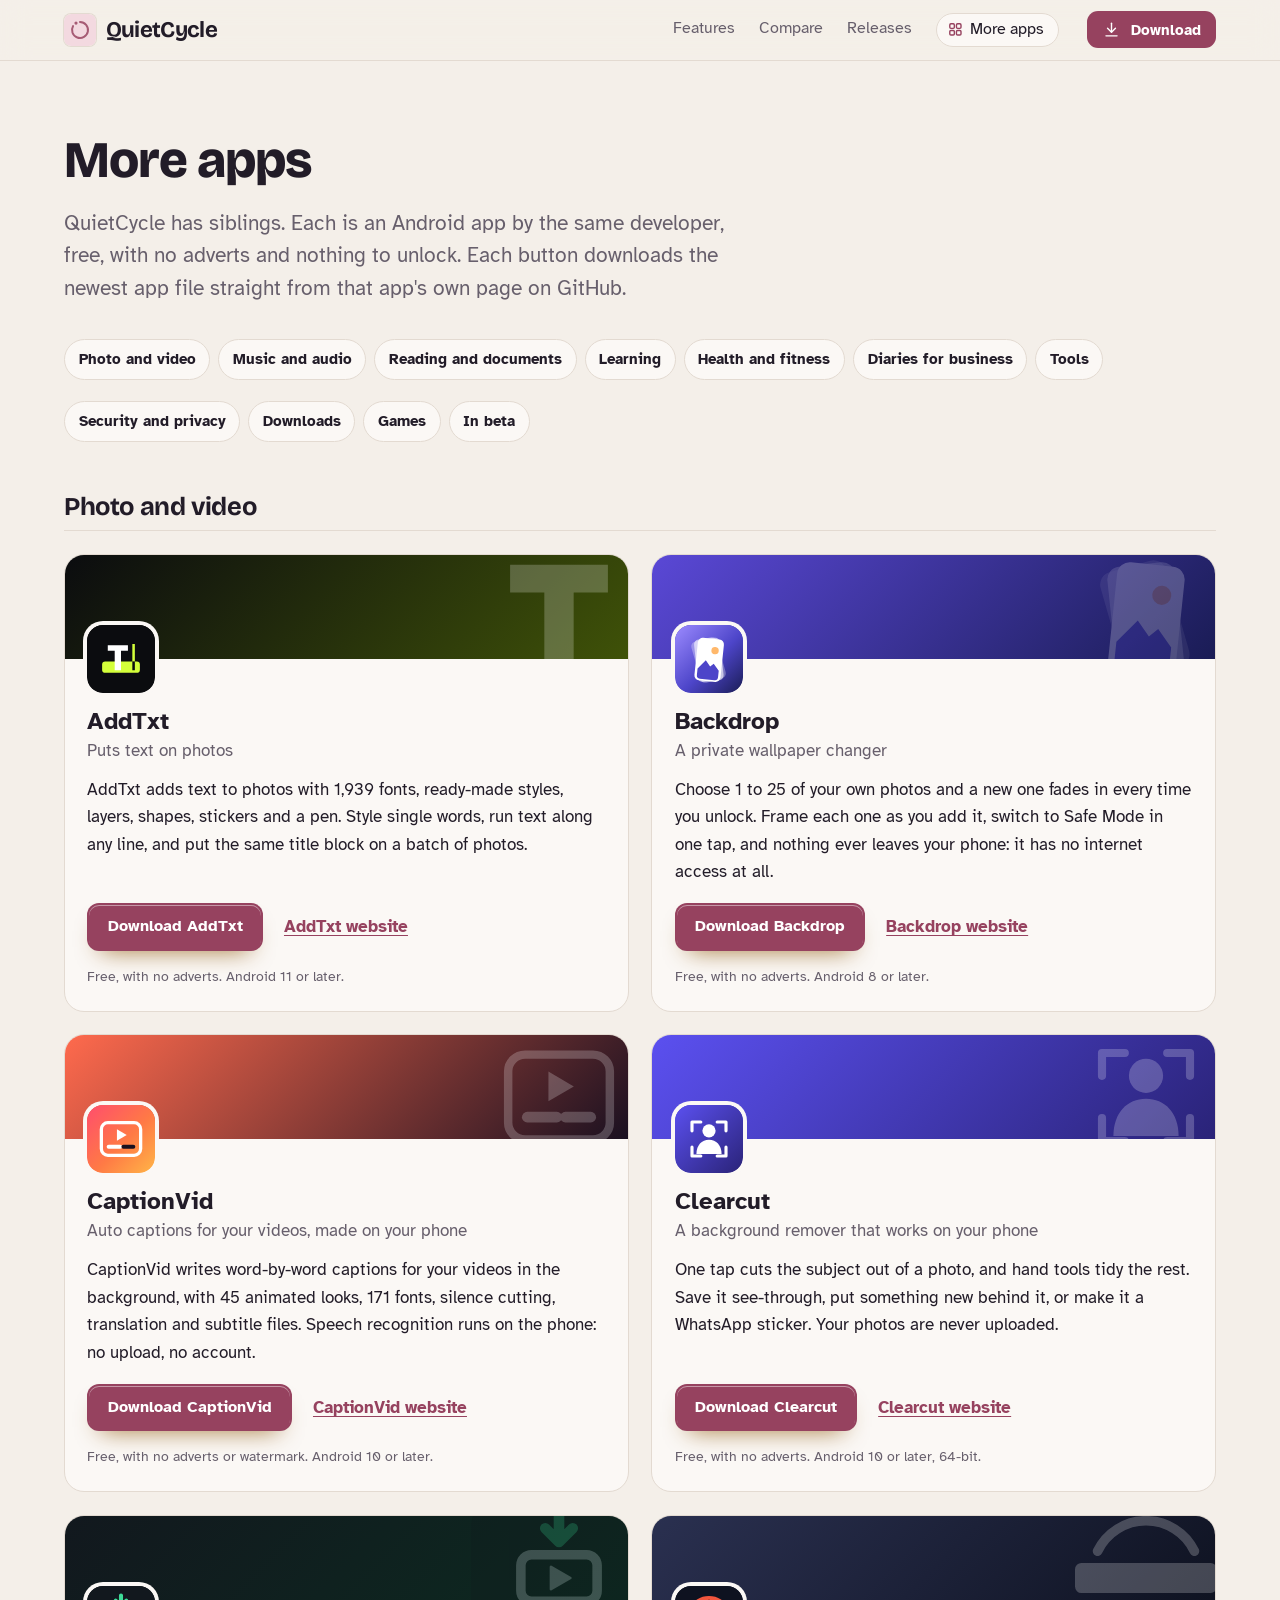
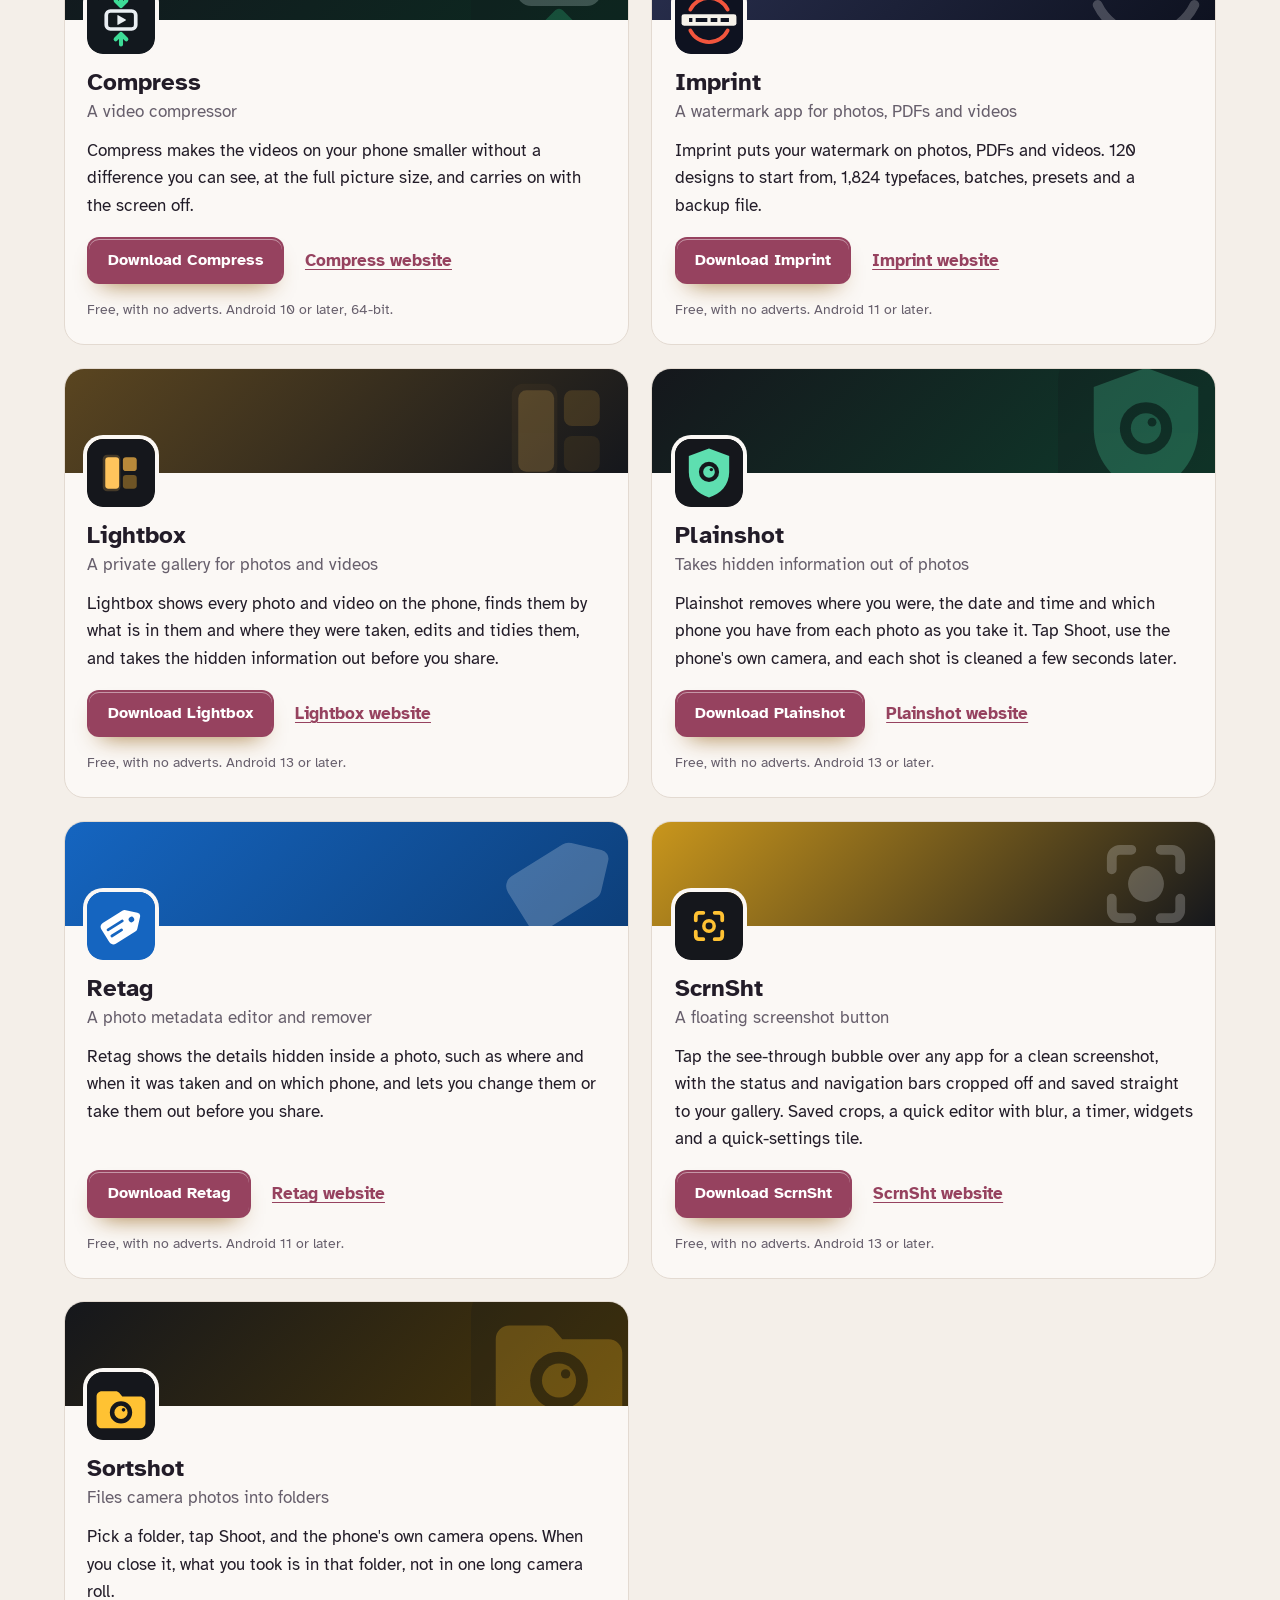
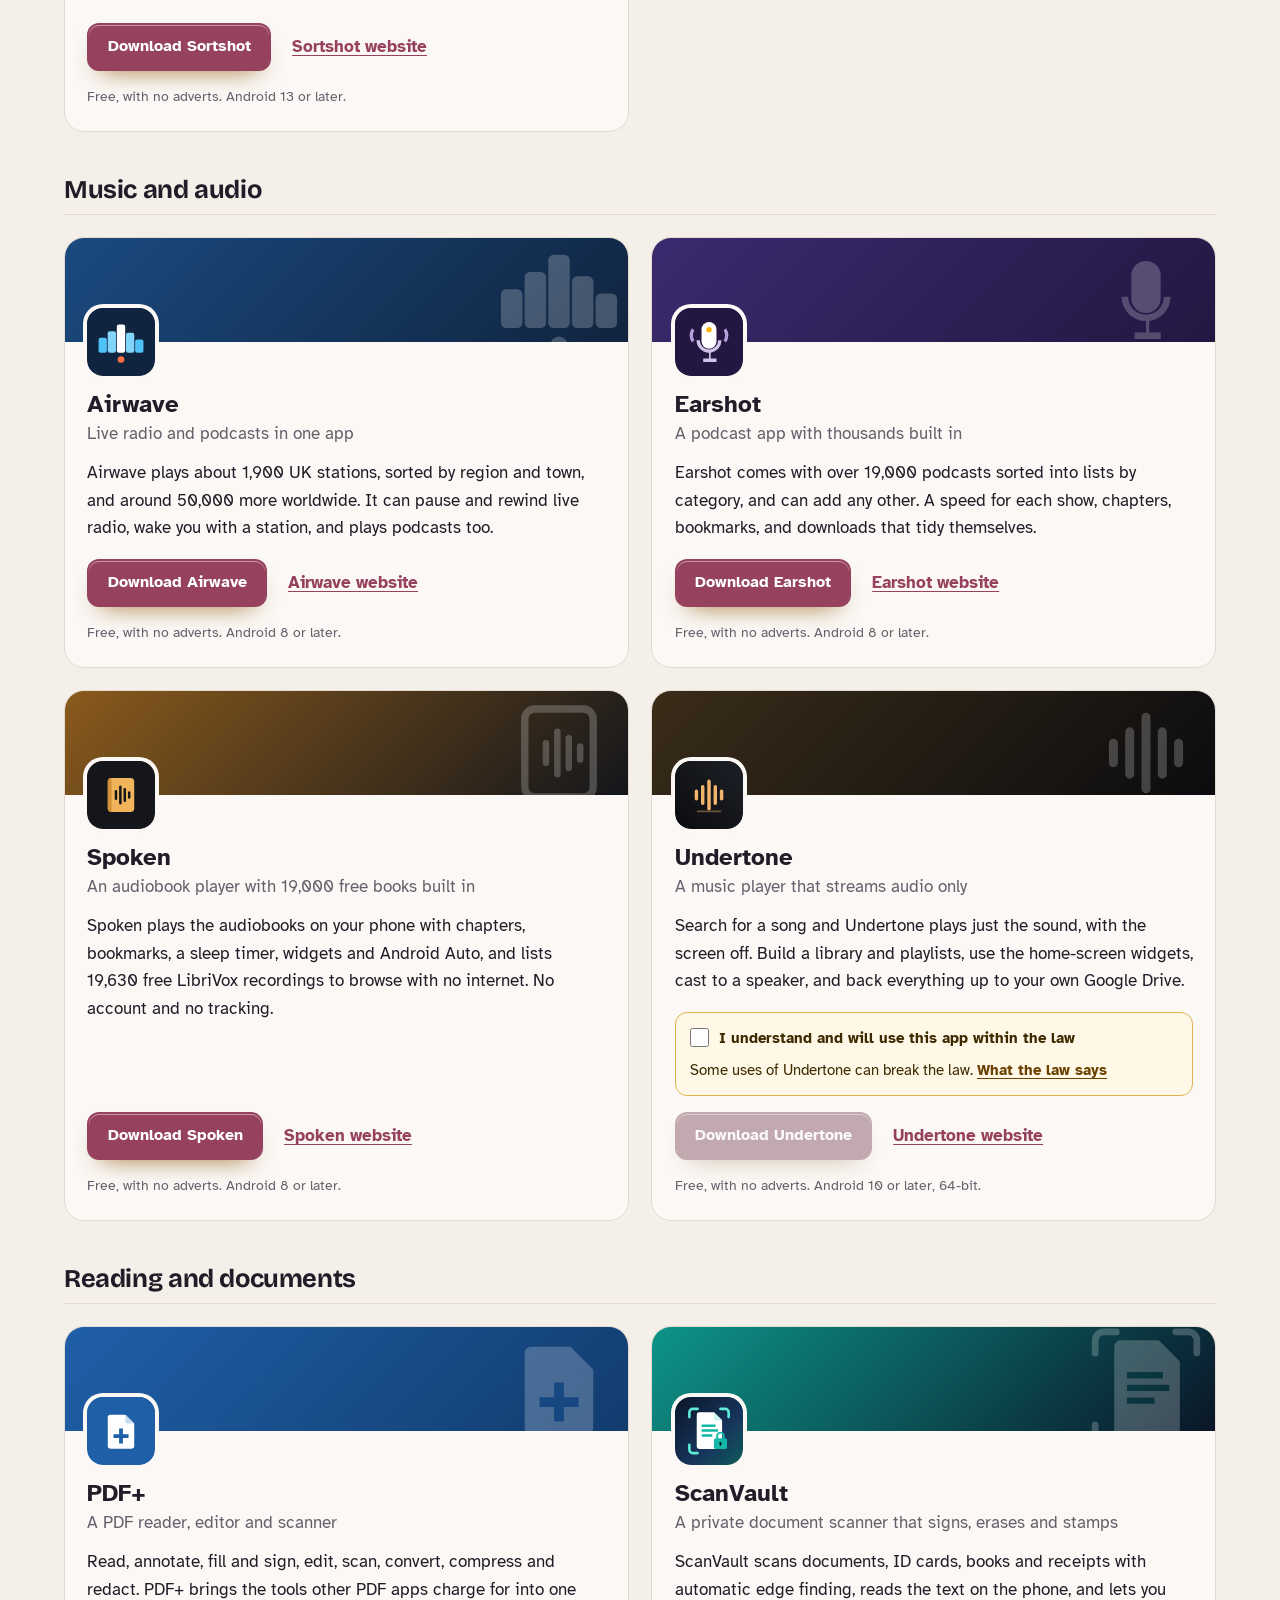
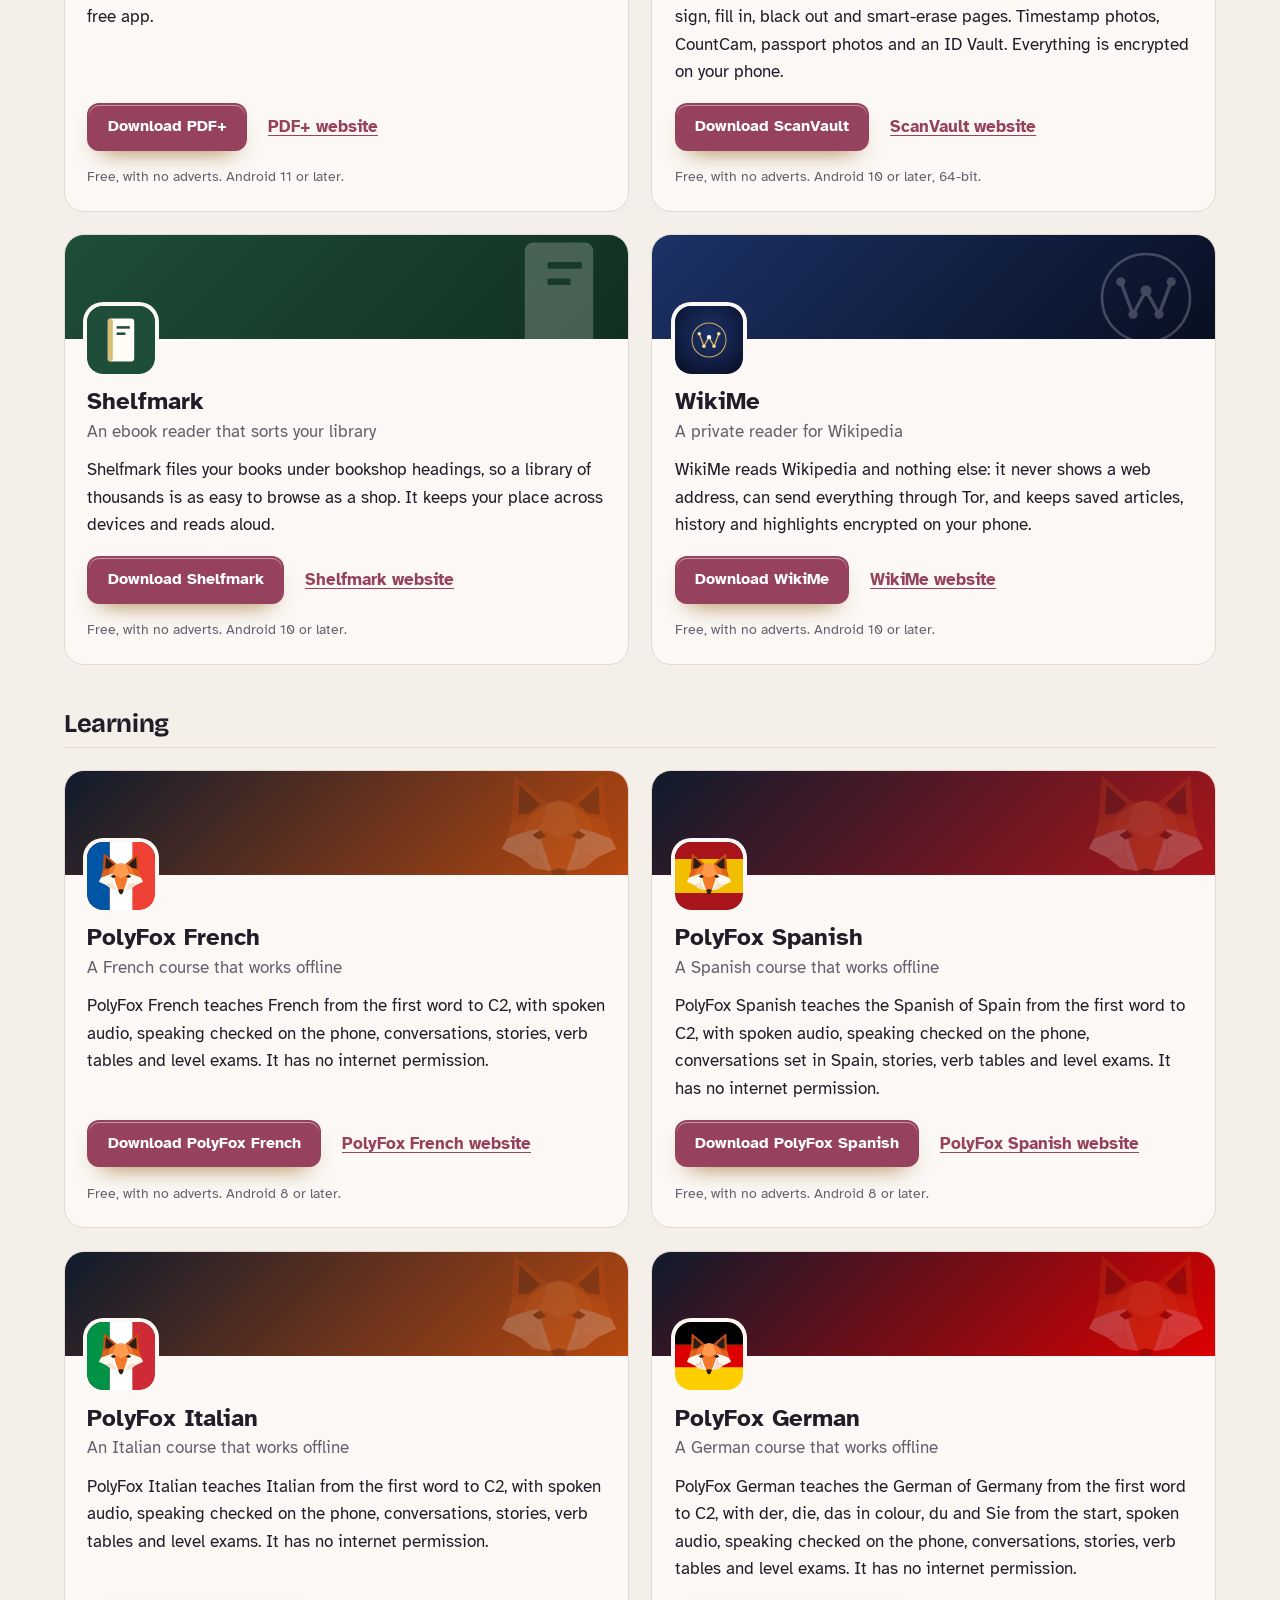
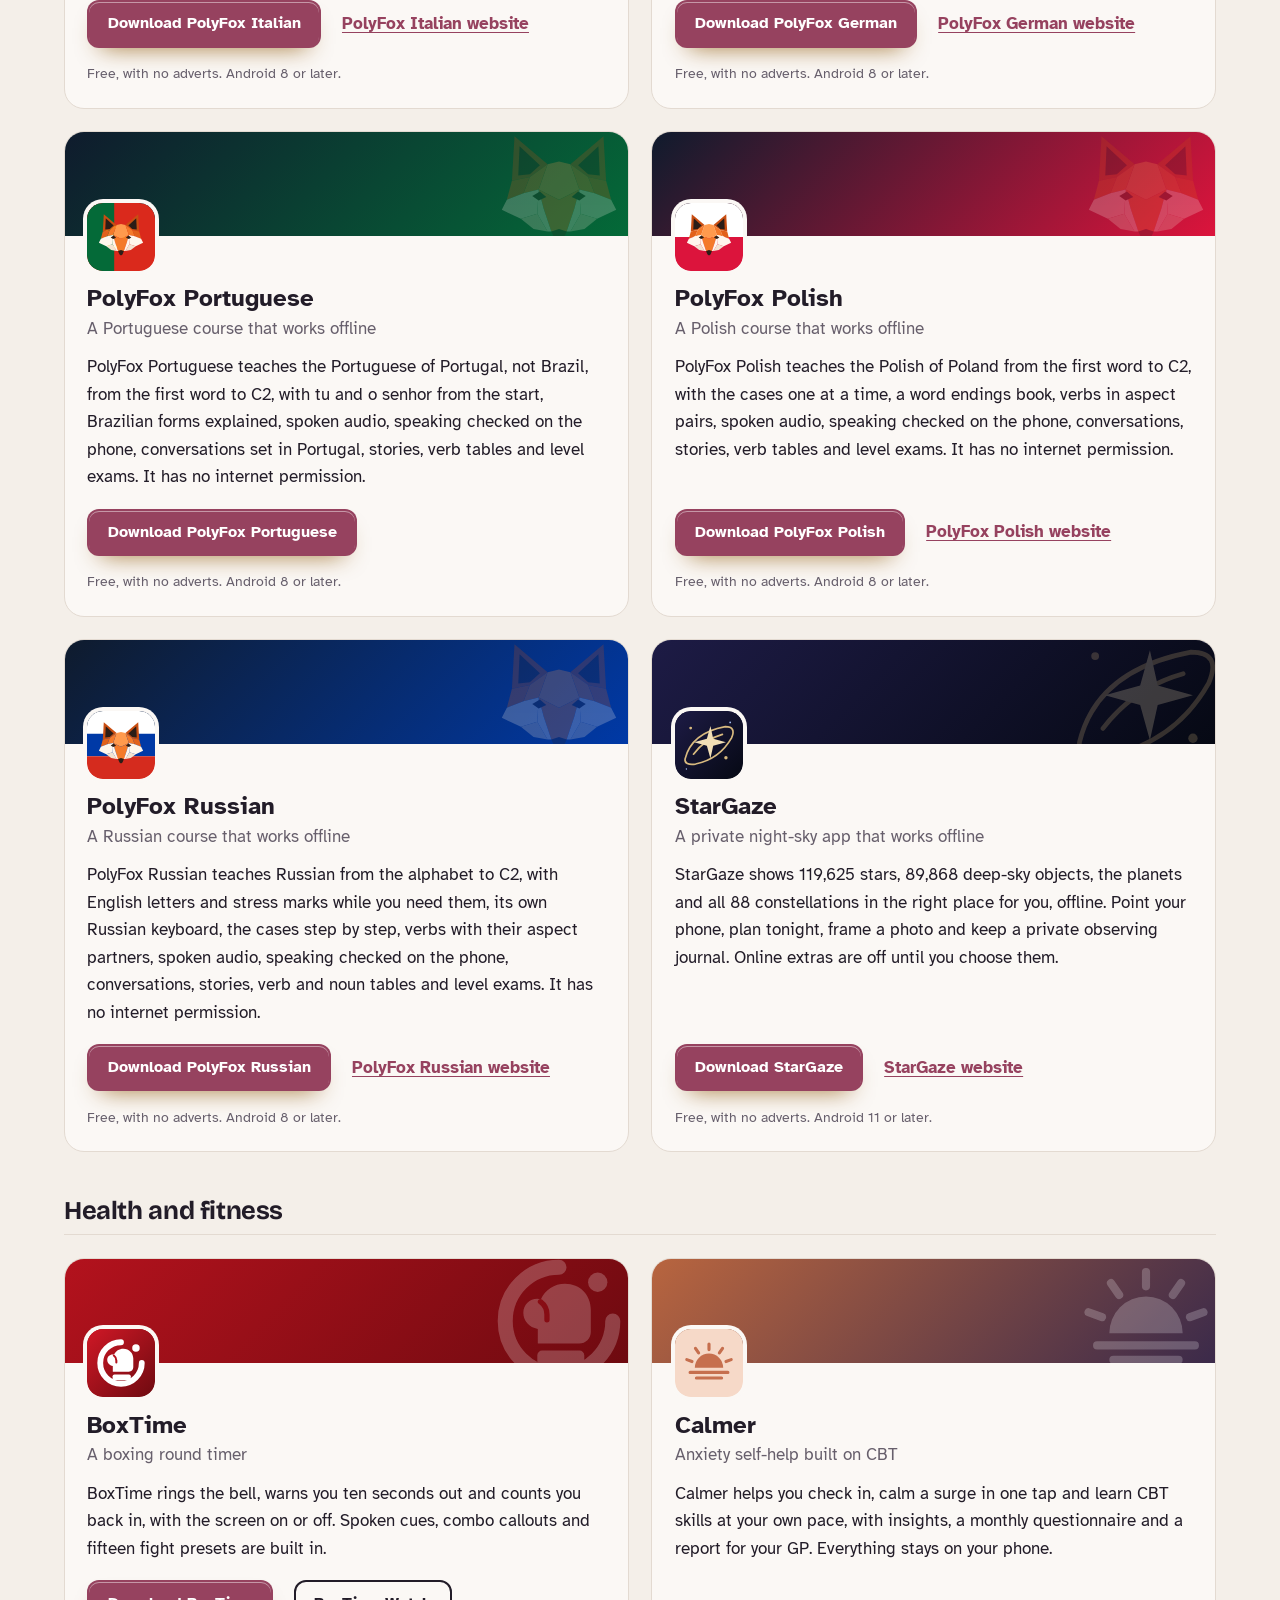
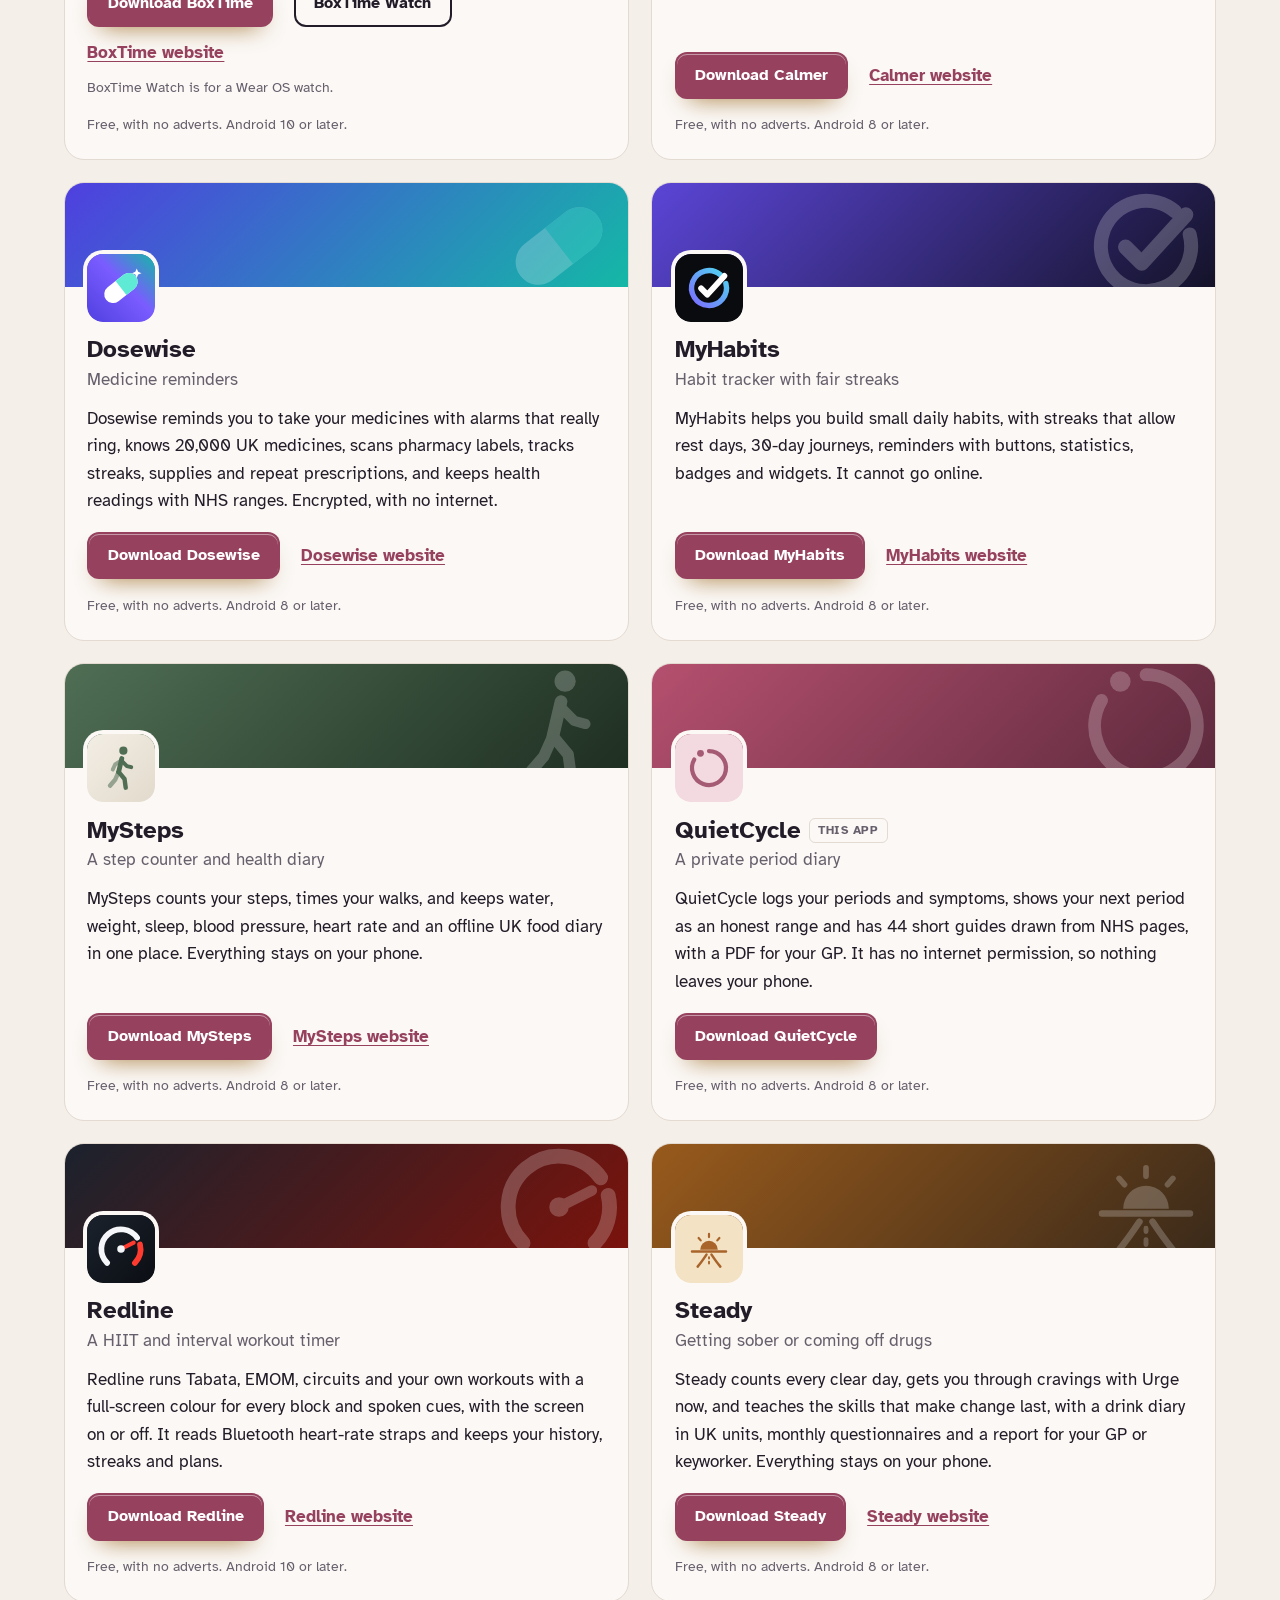
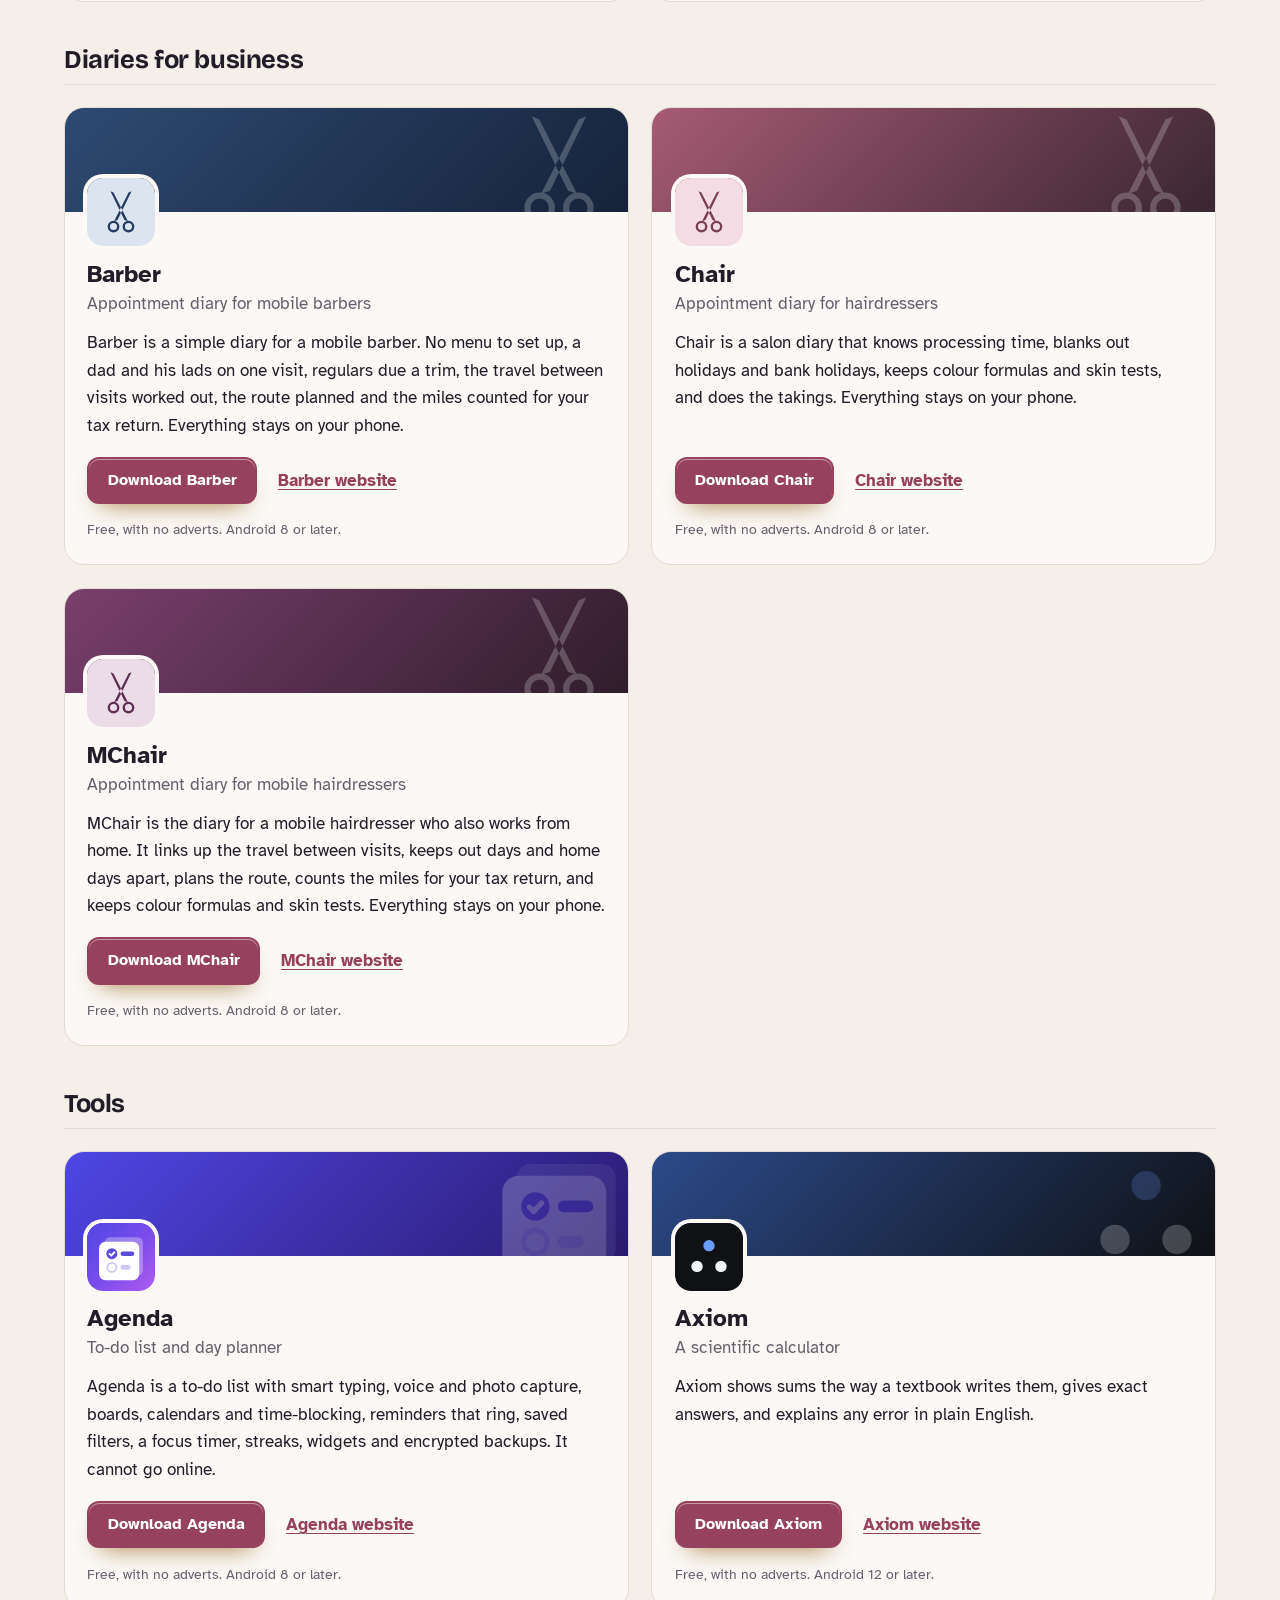
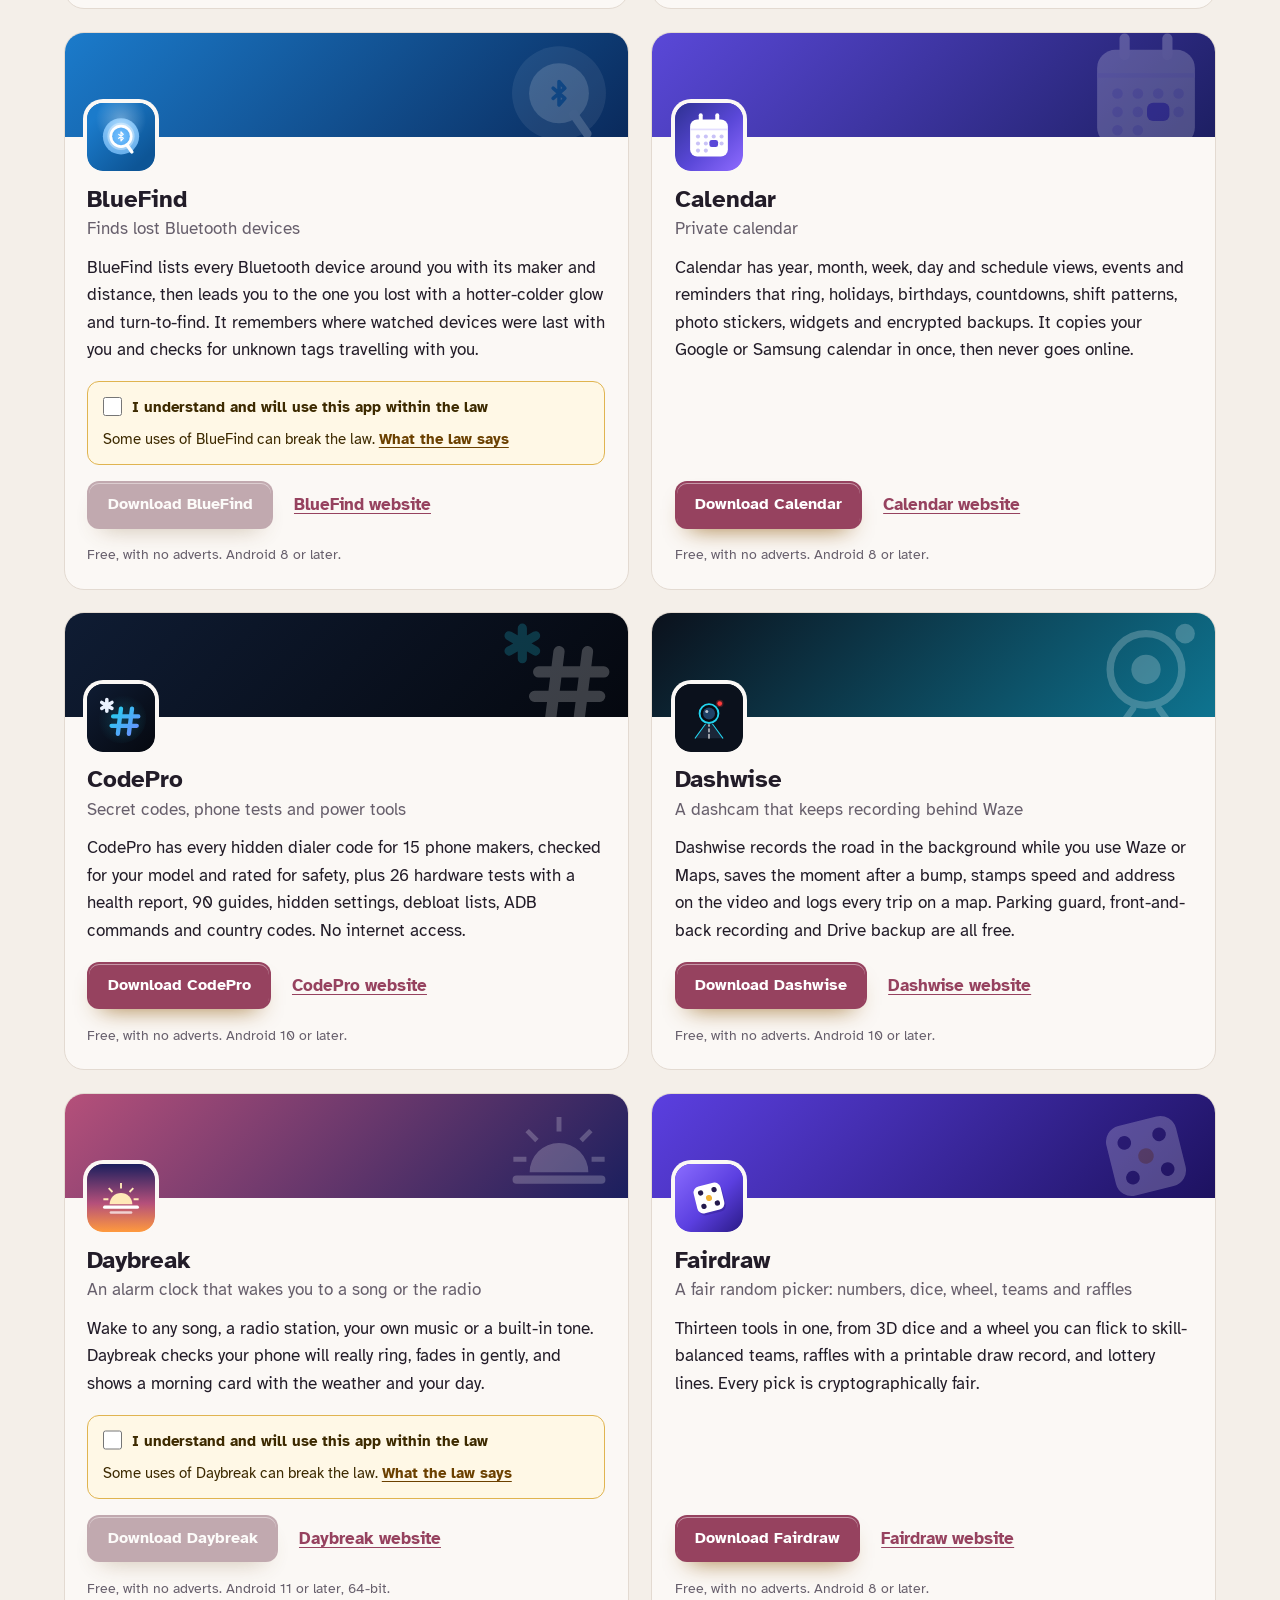
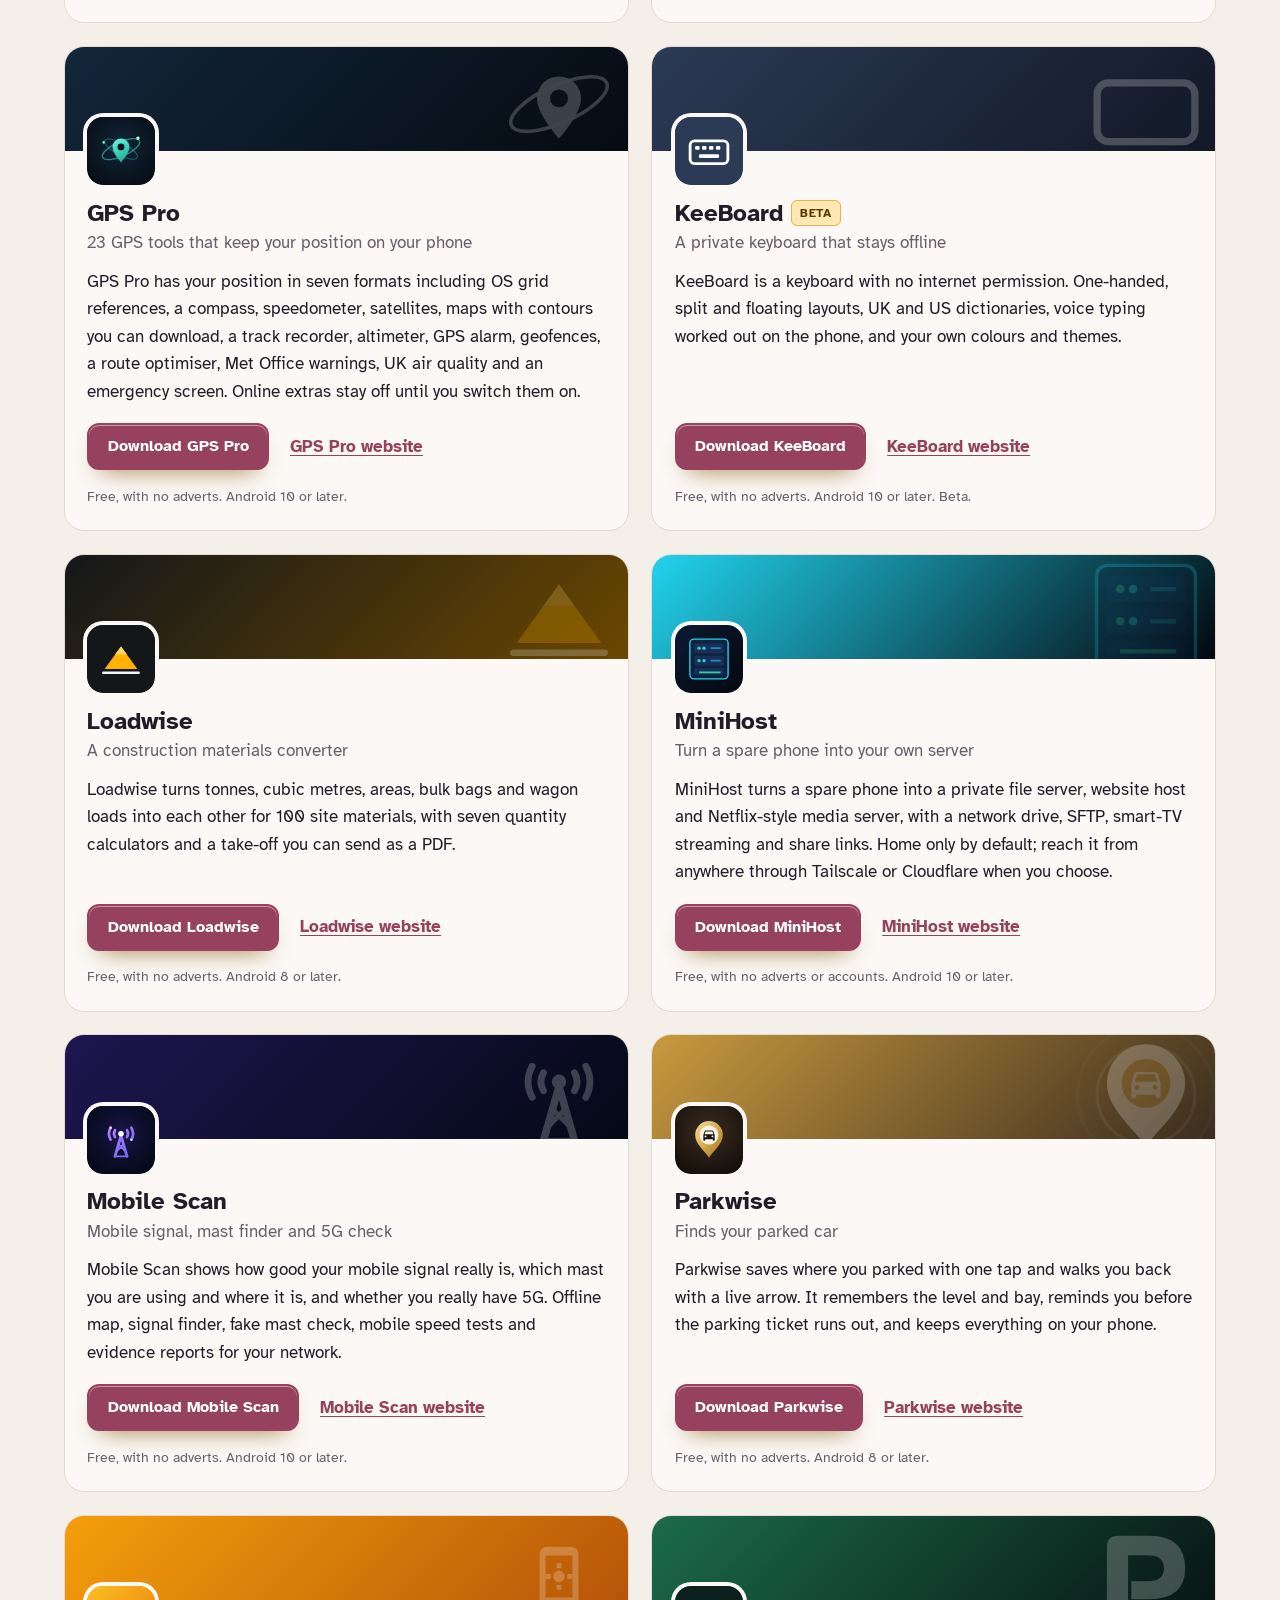
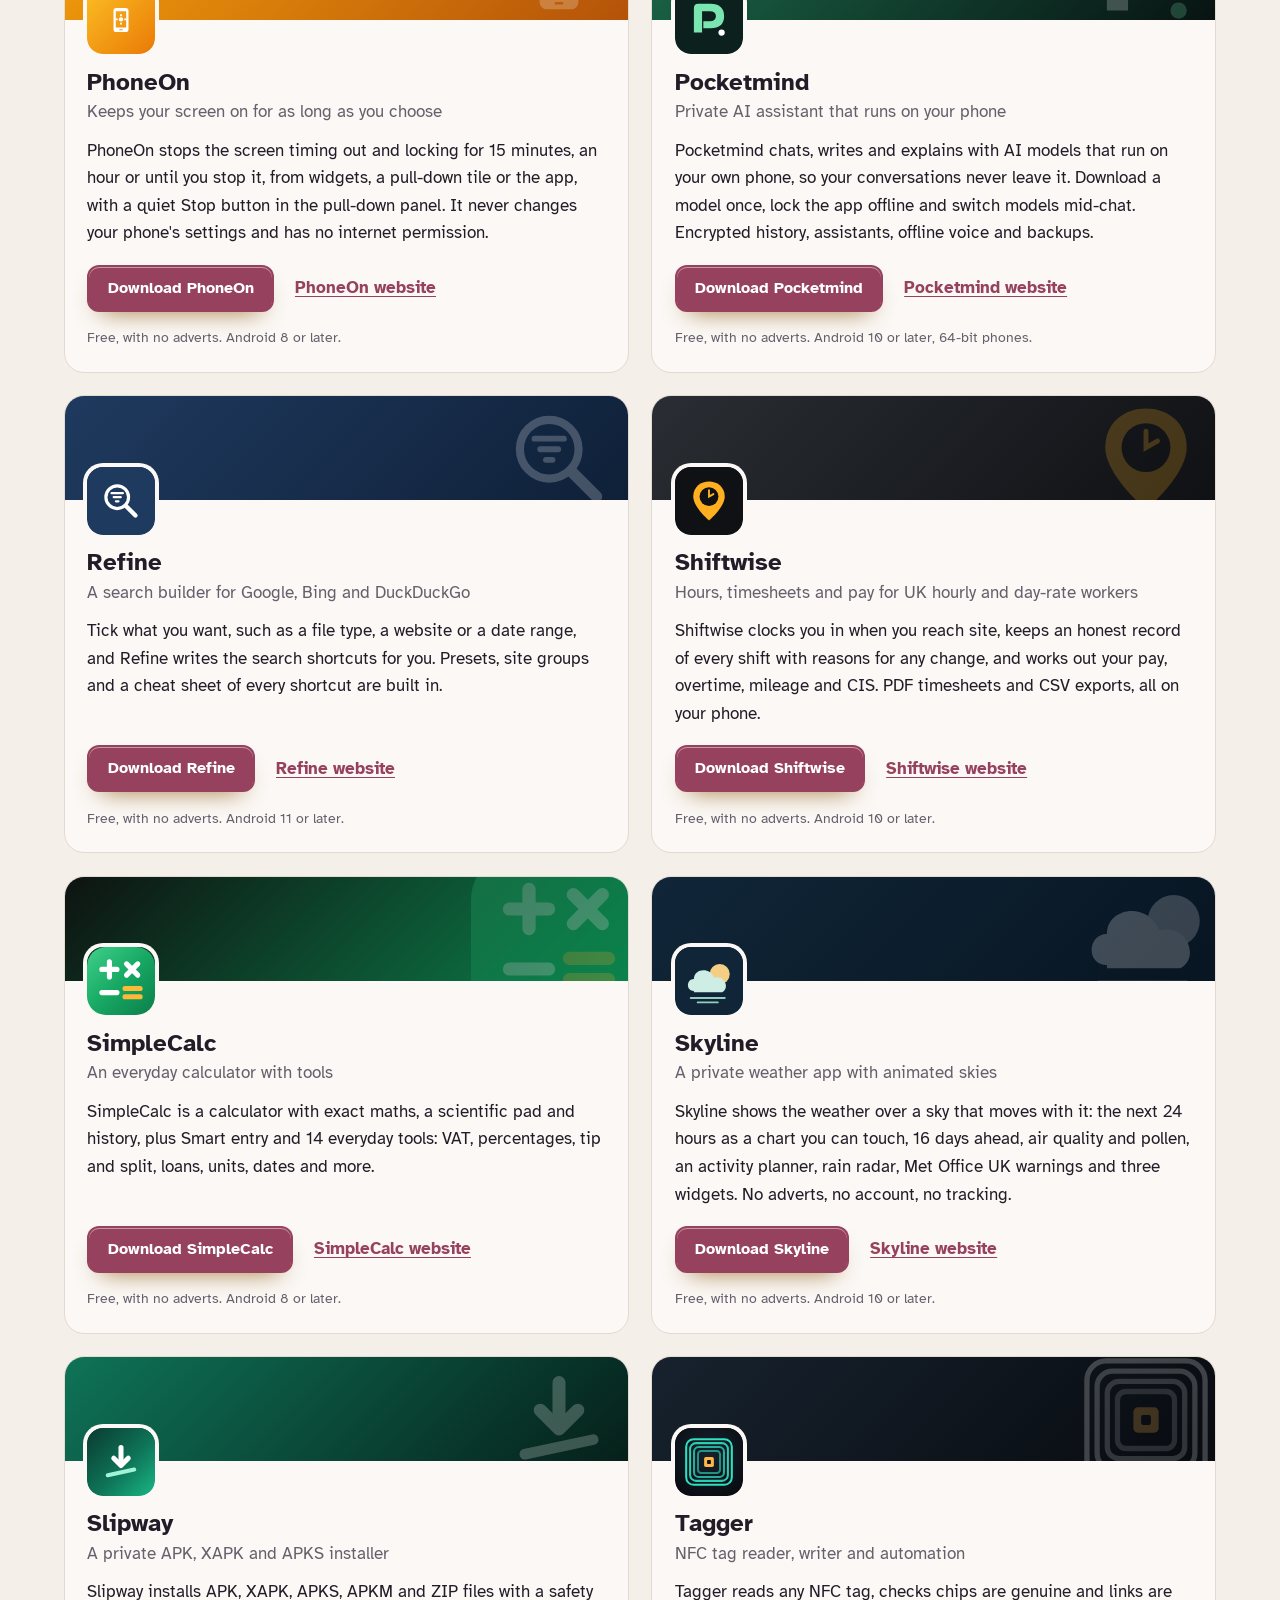
==== commit daec93f6: "More apps: add Slipway" ====
--- a/more-apps.html
+++ b/more-apps.html
@@ -4,7 +4,7 @@
 <meta charset="utf-8">
 <meta name="viewport" content="width=device-width, initial-scale=1">
 <title>More apps by the maker of QuietCycle</title>
-<meta name="description" content="All 92 free Android apps from the maker of QuietCycle, in one list by category, each with its download and a link to its website.">
+<meta name="description" content="All 93 free Android apps from the maker of QuietCycle, in one list by category, each with its download and a link to its website.">
 <meta name="author" content="Jonathan Jackson">
 <link rel="canonical" href="https://customgpter.github.io/quietcycle/more-apps.html">
 <meta name="theme-color" content="#f4efe9" media="(prefers-color-scheme: light)">
@@ -12,7 +12,7 @@
 <meta property="og:type" content="website">
 <meta property="og:site_name" content="QuietCycle">
 <meta property="og:title" content="More apps by the maker of QuietCycle">
-<meta property="og:description" content="All 92 free Android apps from the maker of QuietCycle, in one list by category, each with its download and a link to its website.">
+<meta property="og:description" content="All 93 free Android apps from the maker of QuietCycle, in one list by category, each with its download and a link to its website.">
 <meta property="og:url" content="https://customgpter.github.io/quietcycle/more-apps.html">
 <meta property="og:image" content="https://customgpter.github.io/quietcycle/assets/og.png">
 <meta property="og:image:width" content="1200">
@@ -101,7 +101,7 @@
 <li class="mapp" style="--b:#2a2d33;--b2:#0f1114"><div class="mapp-cover" aria-hidden="true"><svg viewBox="0 0 108 108"><path d="M54 85C54 85 29 64 29 47C29 15 79 15 79 47C79 64 54 85 54 85Z" fill="#FFB020"/><circle cx="54" cy="47" r="15" fill="#0F1114"/><path d="M54 37V47L61 43" stroke="#FFB020" stroke-width="3" stroke-linecap="round" fill="none"/></svg></div><div class="mapp-body"><svg class="mapp-icon" viewBox="0 0 108 108" aria-hidden="true"><rect width="108" height="108" rx="24" fill="#0F1114"/><path d="M54 85C54 85 29 64 29 47C29 15 79 15 79 47C79 64 54 85 54 85Z" fill="#FFB020"/><circle cx="54" cy="47" r="15" fill="#0F1114"/><path d="M54 37V47L61 43" stroke="#FFB020" stroke-width="3" stroke-linecap="round" fill="none"/></svg><h3>Shiftwise</h3><p class="mapp-kind">Hours, timesheets and pay for UK hourly and day-rate workers</p><p class="mapp-say">Shiftwise clocks you in when you reach site, keeps an honest record of every shift with reasons for any change, and works out your pay, overtime, mileage and CIS. PDF timesheets and CSV exports, all on your phone.</p><p class="mapp-go"><a class="button" href="https://github.com/CustomGPTer/shiftwise/releases/latest/download/Shiftwise.apk">Download Shiftwise</a><a class="mapp-site" href="https://customgpter.github.io/shiftwise/">Shiftwise website</a></p><p class="mapp-needs">Free, with no adverts. Android 10 or later.</p></div></li>
 <li class="mapp" style="--b:#0e1311;--b2:#0b7f4a"><div class="mapp-cover" aria-hidden="true"><svg viewBox="0 0 108 108"><rect width="108" height="108" rx="30" fill="url(#scgc)"/><defs><linearGradient id="scgc" x1="0" y1="0" x2="1" y2="1"><stop offset="0" stop-color="#3fd18a"/><stop offset=".5" stop-color="#17a864"/><stop offset="1" stop-color="#0b7f4a"/></linearGradient></defs><g stroke-width="8.1" stroke-linecap="round" fill="none"><path stroke="#fff" d="M23.6 35.6h24M35.6 23.6v24M62.8 26.8l17.8 17.8M62.8 44.6l17.8-17.8M23.6 72.4h24"/><path stroke="#ffb938" d="M60.4 65.9h24M60.4 78.9h24"/></g></svg></div><div class="mapp-body"><svg class="mapp-icon" viewBox="0 0 108 108" aria-hidden="true"><rect width="108" height="108" rx="30" fill="url(#i-simplecalc-scgi)"/><defs><linearGradient id="i-simplecalc-scgi" x1="0" y1="0" x2="1" y2="1"><stop offset="0" stop-color="#3fd18a"/><stop offset=".5" stop-color="#17a864"/><stop offset="1" stop-color="#0b7f4a"/></linearGradient></defs><g stroke-width="8.1" stroke-linecap="round" fill="none"><path stroke="#fff" d="M23.6 35.6h24M35.6 23.6v24M62.8 26.8l17.8 17.8M62.8 44.6l17.8-17.8M23.6 72.4h24"/><path stroke="#ffb938" d="M60.4 65.9h24M60.4 78.9h24"/></g></svg><h3>SimpleCalc</h3><p class="mapp-kind">An everyday calculator with tools</p><p class="mapp-say">SimpleCalc is a calculator with exact maths, a scientific pad and history, plus Smart entry and 14 everyday tools: VAT, percentages, tip and split, loans, units, dates and more.</p><p class="mapp-go"><a class="button" href="https://github.com/CustomGPTer/simplecalc/releases/latest/download/SimpleCalc.apk">Download SimpleCalc</a><a class="mapp-site" href="https://customgpter.github.io/simplecalc/">SimpleCalc website</a></p><p class="mapp-needs">Free, with no adverts. Android 8 or later.</p></div></li>
 <li class="mapp" style="--b:#102638;--b2:#081522"><div class="mapp-cover" aria-hidden="true"><svg viewBox="0 0 108 108"><circle cx="71" cy="43" r="16" fill="#fff" fill-opacity=".85"/><path fill="#fff" d="M30,70C17,70 18,51 30,51C30,34 56,31 62,49C78,44 88,65 75,72L30,72Z"/><path d="M25,81L79,81M36,88L68,88" fill="none" stroke="#fff" stroke-width="3" stroke-linecap="round"/></svg></div><div class="mapp-body"><svg class="mapp-icon" viewBox="0 0 108 108" aria-hidden="true"><rect width="108" height="108" rx="24" fill="#102638"/><circle cx="71" cy="43" r="16" fill="#F4CE83"/><path fill="#CEEDE4" d="M30,70C17,70 18,51 30,51C30,34 56,31 62,49C78,44 88,65 75,72L30,72Z"/><path d="M25,81L79,81M36,88L68,88" fill="none" stroke="#92CDBE" stroke-width="3" stroke-linecap="round"/></svg><h3>Skyline</h3><p class="mapp-kind">A private weather app with animated skies</p><p class="mapp-say">Skyline shows the weather over a sky that moves with it: the next 24 hours as a chart you can touch, 16 days ahead, air quality and pollen, an activity planner, rain radar, Met Office UK warnings and three widgets. No adverts, no account, no tracking.</p><p class="mapp-go"><a class="button" href="https://github.com/CustomGPTer/skyline/releases/latest/download/Skyline.apk">Download Skyline</a><a class="mapp-site" href="https://customgpter.github.io/skyline/">Skyline website</a></p><p class="mapp-needs">Free, with no adverts. Android 10 or later.</p></div></li>
-<li class="mapp is-gated" style="--b:#17222e;--b2:#080b10"><div class="mapp-cover" aria-hidden="true"><svg viewBox="0 0 108 108"><g transform="translate(54 54) scale(1.25) translate(-54 -54)"><rect x="25" y="25" width="58" height="58" rx="9.5" fill="none" stroke="#fff" stroke-opacity="1" stroke-width="2.6"/><rect x="30" y="30" width="48" height="48" rx="7.6" fill="none" stroke="#fff" stroke-opacity=".9" stroke-width="2.6"/><rect x="35" y="35" width="38" height="38" rx="5.8" fill="none" stroke="#fff" stroke-opacity=".75" stroke-width="2.6"/><rect x="40" y="40" width="28" height="28" rx="4.2" fill="none" stroke="#fff" stroke-opacity=".6" stroke-width="2.6"/><rect x="47.8" y="47.8" width="12.4" height="12.4" rx="2.2" fill="#FFB547"/><rect x="51.6" y="51.6" width="4.8" height="4.8" rx="0.9" fill="#0B0F14"/></g></svg></div><div class="mapp-body"><svg class="mapp-icon" viewBox="0 0 108 108" aria-hidden="true"><defs><radialGradient id="i-tagger-tgg" cx="54" cy="40" r="80" gradientUnits="userSpaceOnUse"><stop offset="0" stop-color="#17222E"/><stop offset="1" stop-color="#080B10"/></radialGradient></defs><rect width="108" height="108" rx="24" fill="url(#i-tagger-tgg)"/><g transform="translate(54 54) scale(1.25) translate(-54 -54)"><rect x="25" y="25" width="58" height="58" rx="9.5" fill="none" stroke="#2DE1C2" stroke-opacity="1" stroke-width="2.6"/><rect x="30" y="30" width="48" height="48" rx="7.6" fill="none" stroke="#2DE1C2" stroke-opacity=".9" stroke-width="2.6"/><rect x="35" y="35" width="38" height="38" rx="5.8" fill="none" stroke="#2DE1C2" stroke-opacity=".75" stroke-width="2.6"/><rect x="40" y="40" width="28" height="28" rx="4.2" fill="none" stroke="#2DE1C2" stroke-opacity=".6" stroke-width="2.6"/><rect x="47.8" y="47.8" width="12.4" height="12.4" rx="2.2" fill="#FFB547"/><rect x="51.6" y="51.6" width="4.8" height="4.8" rx="0.9" fill="#0B0F14"/></g></svg><h3>Tagger</h3><p class="mapp-kind">NFC tag reader, writer and automation</p><p class="mapp-say">Tagger reads any NFC tag, checks chips are genuine and links are safe, writes 16 kinds of record, protects tags with passwords or encryption, and makes tags that run tasks on your phone. Every pro tool free, everything encrypted.</p><div class="mapp-law" data-gate><label><input type="checkbox"> I understand and will use this app within the law</label><p>Some uses of Tagger can break the law. <a href="https://customgpter.github.io/tagger/terms.html#law">What the law says</a></p><noscript><p>Turn on JavaScript to download, or use the <a href="https://customgpter.github.io/tagger/">Tagger website</a>.</p></noscript></div><p class="mapp-go"><a class="button" data-href="https://github.com/CustomGPTer/tagger/releases/latest/download/Tagger.apk" aria-disabled="true" role="link" tabindex="-1">Download Tagger</a><a class="mapp-site" href="https://customgpter.github.io/tagger/">Tagger website</a></p><p class="mapp-needs">Free, with no adverts. Android 10 or later, with NFC.</p></div></li>
+<li class="mapp is-gated" style="--b:#0e7357;--b2:#06201a"><div class="mapp-cover" aria-hidden="true"><svg viewBox="0 0 108 108"><path d="M33 75L75 66" stroke="#fff" stroke-width="6.5" stroke-linecap="round" fill="none"/><path d="M54 31L54 58" stroke="#fff" stroke-width="8" stroke-linecap="round" fill="none"/><path d="M42.5 48L54 59.5L65.5 48" stroke="#fff" stroke-width="8" stroke-linecap="round" stroke-linejoin="round" fill="none"/></svg></div><div class="mapp-body"><svg class="mapp-icon" viewBox="0 0 108 108" aria-hidden="true"><defs><linearGradient id="i-slipway-swbg" x1="0" y1="0" x2="1" y2="1"><stop offset="0" stop-color="#0a3a30"/><stop offset=".55" stop-color="#0e7357"/><stop offset="1" stop-color="#19b784"/></linearGradient></defs><rect width="108" height="108" rx="24" fill="url(#i-slipway-swbg)"/><path d="M33 75L75 66" stroke="#9ff3d6" stroke-width="6.5" stroke-linecap="round" fill="none"/><path d="M54 31L54 58" stroke="#fff" stroke-width="8" stroke-linecap="round" fill="none"/><path d="M42.5 48L54 59.5L65.5 48" stroke="#fff" stroke-width="8" stroke-linecap="round" stroke-linejoin="round" fill="none"/></svg><h3>Slipway</h3><p class="mapp-kind">A private APK, XAPK and APKS installer</p><p class="mapp-say">Slipway installs APK, XAPK, APKS, APKM and ZIP files with a safety report first: a red, amber or green verdict, permissions in plain English, signature and tracker checks. Revision-aware library, install queue and history. It has no internet access.</p><div class="mapp-law" data-gate><label><input type="checkbox"> I understand and will use this app within the law</label><p>Installing copies of apps you have no right to use can break copyright law. <a href="https://customgpter.github.io/slipway/terms.html#law">What the law says</a></p><noscript><p>Turn on JavaScript to download, or use the <a href="https://customgpter.github.io/slipway/">Slipway website</a>.</p></noscript></div><p class="mapp-go"><a class="button" data-href="https://github.com/CustomGPTer/slipway/releases/latest/download/Slipway.apk" aria-disabled="true" role="link" tabindex="-1">Download Slipway</a><a class="mapp-site" href="https://customgpter.github.io/slipway/">Slipway website</a></p><p class="mapp-needs">Free, with no adverts. Android 10 or later.</p></div></li><li class="mapp is-gated" style="--b:#17222e;--b2:#080b10"><div class="mapp-cover" aria-hidden="true"><svg viewBox="0 0 108 108"><g transform="translate(54 54) scale(1.25) translate(-54 -54)"><rect x="25" y="25" width="58" height="58" rx="9.5" fill="none" stroke="#fff" stroke-opacity="1" stroke-width="2.6"/><rect x="30" y="30" width="48" height="48" rx="7.6" fill="none" stroke="#fff" stroke-opacity=".9" stroke-width="2.6"/><rect x="35" y="35" width="38" height="38" rx="5.8" fill="none" stroke="#fff" stroke-opacity=".75" stroke-width="2.6"/><rect x="40" y="40" width="28" height="28" rx="4.2" fill="none" stroke="#fff" stroke-opacity=".6" stroke-width="2.6"/><rect x="47.8" y="47.8" width="12.4" height="12.4" rx="2.2" fill="#FFB547"/><rect x="51.6" y="51.6" width="4.8" height="4.8" rx="0.9" fill="#0B0F14"/></g></svg></div><div class="mapp-body"><svg class="mapp-icon" viewBox="0 0 108 108" aria-hidden="true"><defs><radialGradient id="i-tagger-tgg" cx="54" cy="40" r="80" gradientUnits="userSpaceOnUse"><stop offset="0" stop-color="#17222E"/><stop offset="1" stop-color="#080B10"/></radialGradient></defs><rect width="108" height="108" rx="24" fill="url(#i-tagger-tgg)"/><g transform="translate(54 54) scale(1.25) translate(-54 -54)"><rect x="25" y="25" width="58" height="58" rx="9.5" fill="none" stroke="#2DE1C2" stroke-opacity="1" stroke-width="2.6"/><rect x="30" y="30" width="48" height="48" rx="7.6" fill="none" stroke="#2DE1C2" stroke-opacity=".9" stroke-width="2.6"/><rect x="35" y="35" width="38" height="38" rx="5.8" fill="none" stroke="#2DE1C2" stroke-opacity=".75" stroke-width="2.6"/><rect x="40" y="40" width="28" height="28" rx="4.2" fill="none" stroke="#2DE1C2" stroke-opacity=".6" stroke-width="2.6"/><rect x="47.8" y="47.8" width="12.4" height="12.4" rx="2.2" fill="#FFB547"/><rect x="51.6" y="51.6" width="4.8" height="4.8" rx="0.9" fill="#0B0F14"/></g></svg><h3>Tagger</h3><p class="mapp-kind">NFC tag reader, writer and automation</p><p class="mapp-say">Tagger reads any NFC tag, checks chips are genuine and links are safe, writes 16 kinds of record, protects tags with passwords or encryption, and makes tags that run tasks on your phone. Every pro tool free, everything encrypted.</p><div class="mapp-law" data-gate><label><input type="checkbox"> I understand and will use this app within the law</label><p>Some uses of Tagger can break the law. <a href="https://customgpter.github.io/tagger/terms.html#law">What the law says</a></p><noscript><p>Turn on JavaScript to download, or use the <a href="https://customgpter.github.io/tagger/">Tagger website</a>.</p></noscript></div><p class="mapp-go"><a class="button" data-href="https://github.com/CustomGPTer/tagger/releases/latest/download/Tagger.apk" aria-disabled="true" role="link" tabindex="-1">Download Tagger</a><a class="mapp-site" href="https://customgpter.github.io/tagger/">Tagger website</a></p><p class="mapp-needs">Free, with no adverts. Android 10 or later, with NFC.</p></div></li>
 <li class="mapp" style="--b:#0b0f14;--b2:#0d3340"><div class="mapp-cover" aria-hidden="true"><svg viewBox="0 0 64 64"><rect width="64" height="64" rx="14" fill="#0b0f14"/><circle cx="32" cy="32" r="19" fill="none" stroke="#35d0f2" stroke-width="6" stroke-linecap="round" stroke-dasharray="92 28" transform="rotate(-210 32 32)"/><path d="M32 22l3 7 7 3-7 3-3 7-3-7-7-3 7-3z" fill="#e9eef3"/></svg></div><div class="mapp-body"><svg class="mapp-icon" viewBox="0 0 64 64" aria-hidden="true"><rect width="64" height="64" rx="14" fill="#0b0f14"/><circle cx="32" cy="32" r="19" fill="none" stroke="#35d0f2" stroke-width="6" stroke-linecap="round" stroke-dasharray="92 28" transform="rotate(-210 32 32)"/><path d="M32 22l3 7 7 3-7 3-3 7-3-7-7-3 7-3z" fill="#e9eef3"/></svg><h3>TotalClean</h3><p class="mapp-kind">A phone cleaner with a safety bin</p><p class="mapp-say">TotalClean clears junk, finds the big and duplicate files, and puts anything personal in a 30-day bin first, so a clean-up can be undone.</p><p class="mapp-go"><a class="button" href="https://github.com/CustomGPTer/totalclean/releases/latest/download/TotalClean.apk">Download TotalClean</a><a class="mapp-site" href="https://customgpter.github.io/totalclean/">TotalClean website</a></p><p class="mapp-needs">Free, with no adverts. Android 11 or later.</p></div></li>
 <li class="mapp" style="--b:#6d55d9;--b2:#18162b"><div class="mapp-cover" aria-hidden="true"><svg viewBox="0 0 108 108"><path d="M36 25.5Q54 9 72 25.5M43 34Q54 24.5 65 34" fill="none" stroke="#fff" stroke-width="4" stroke-linecap="round"/><rect x="36" y="42" width="36" height="51" rx="6" fill="#fff"/><path fill="#6d55d9" d="M51 52h6v7h7v6h-7v7h-6v-7h-7v-6h7zM46 80h5v5h-5zM57 80h5v5h-5z"/></svg></div><div class="mapp-body"><svg class="mapp-icon" viewBox="0 0 108 108" aria-hidden="true"><rect width="108" height="108" rx="24" fill="#18162b"/><path d="M36 25.5Q54 9 72 25.5M43 34Q54 24.5 65 34" fill="none" stroke="#bca6ff" stroke-width="4" stroke-linecap="round"/><rect x="36" y="42" width="36" height="51" rx="6" fill="#a78bfa"/><path fill="#221a36" d="M51 52h6v7h7v6h-7v7h-6v-7h-7v-6h7zM46 80h5v5h-5zM57 80h5v5h-5z"/></svg><h3>TVLink</h3><p class="mapp-kind">A private TV remote for your home Wi-Fi</p><p class="mapp-say">TVLink works Samsung, LG, Sony, Philips, Panasonic, Android TV and Google TV sets over your home Wi-Fi, or by infrared on phones with an IR blaster. Eight remote skins, favourites, streaming buttons, activities, widgets and an app lock. Nothing leaves your home network.</p><p class="mapp-go"><a class="button" href="https://github.com/CustomGPTer/tvlink/releases/latest/download/TVLink.apk">Download TVLink</a><a class="mapp-site" href="https://customgpter.github.io/tvlink/">TVLink website</a></p><p class="mapp-needs">Free, with no adverts. Android 10 or later.</p></div></li>
 <li class="mapp is-gated" style="--b:#0f1e3d;--b2:#050914"><div class="mapp-cover" aria-hidden="true"><svg viewBox="0 0 108 108"><path d="M38 49L54 40L46 34L30 43Z" fill="#fff"/><path d="M54 40L70 49L78 43L62 34Z" fill="#fff"/><path d="M38 49L54 40L70 49L54 58Z" fill="none" stroke="#fff" stroke-width="1.5"/><path d="M38 49L54 58L54 78L38 69Z" fill="#fff"/><path d="M54 58L70 49L70 69L54 78Z" fill="#fff"/><path d="M51.5 52L51.5 33L46 33L54 24L62 33L56.5 33L56.5 52Z" fill="#fff"/></svg></div><div class="mapp-body"><svg class="mapp-icon" viewBox="0 0 108 108" aria-hidden="true"><defs><linearGradient id="i-unbox-ubbg" x1="0" y1="0" x2="1" y2="1"><stop offset="0" stop-color="#0f1e3d"/><stop offset="1" stop-color="#050914"/></linearGradient><radialGradient id="i-unbox-ubgl" cx="50%" cy="50%" r="50%"><stop offset="0" stop-color="#21e6c1" stop-opacity=".22"/><stop offset="1" stop-color="#21e6c1" stop-opacity="0"/></radialGradient></defs><rect width="108" height="108" rx="24" fill="url(#i-unbox-ubbg)"/><circle cx="54" cy="54" r="38" fill="url(#i-unbox-ubgl)"/><path d="M38 49L54 40L46 34L30 43Z" fill="#7cf5e1"/><path d="M54 40L70 49L78 43L62 34Z" fill="#b4fff2"/><path d="M38 49L54 40L70 49L54 58Z" fill="#0a1630"/><path d="M38 49L54 58L54 78L38 69Z" fill="#12b5a0"/><path d="M54 58L70 49L70 69L54 78Z" fill="#21e6c1"/><path d="M51.5 52L51.5 33L46 33L54 24L62 33L56.5 33L56.5 52Z" fill="#fff"/></svg><h3>Unbox</h3><p class="mapp-kind">A private APK extractor and backup manager</p><p class="mapp-say">Unbox saves the apps on your phone as files you can keep, share and reinstall. Split apps are saved complete as .apks bundles, every file is checked after saving, and a watch list keeps each new version. It has no internet access.</p><div class="mapp-law" data-gate><label><input type="checkbox"> I understand and will use this app within the law</label><p>Sharing copies of apps you have no right to share can break copyright law. <a href="https://customgpter.github.io/unbox/terms.html#law">What the law says</a></p><noscript><p>Turn on JavaScript to download, or use the <a href="https://customgpter.github.io/unbox/">Unbox website</a>.</p></noscript></div><p class="mapp-go"><a class="button" data-href="https://github.com/CustomGPTer/unbox/releases/latest/download/Unbox.apk" aria-disabled="true" role="link" tabindex="-1">Download Unbox</a><a class="mapp-site" href="https://customgpter.github.io/unbox/">Unbox website</a></p><p class="mapp-needs">Free, with no adverts. Android 10 or later.</p></div></li><li class="mapp is-gated" style="--b:#0f6e66;--b2:#091423"><div class="mapp-cover" aria-hidden="true"><svg viewBox="0 0 108 108"><path fill="#fff" d="M29 15h50a19 19 0 0 1 19 19v35a19 19 0 0 1-19 19H49l-25 15V88a19 19 0 0 1-14-19V34a19 19 0 0 1 19-19Z"/><rect x="29" y="36" width="49" height="6" rx="3" fill="#0f6e66"/><rect x="29" y="52" width="33" height="6" rx="3" fill="#0f6e66"/><path fill="none" stroke="#0f6e66" stroke-width="6" stroke-linecap="round" stroke-linejoin="round" d="m67 70 8 8 15-19"/></svg></div><div class="mapp-body"><svg class="mapp-icon" viewBox="0 0 108 108" aria-hidden="true"><rect width="108" height="108" rx="24" fill="#0A1424"/><path fill="#57E1CD" d="M29 15h50a19 19 0 0 1 19 19v35a19 19 0 0 1-19 19H49l-25 15V88a19 19 0 0 1-14-19V34a19 19 0 0 1 19-19Z"/><rect x="29" y="36" width="49" height="6" rx="3" fill="#0A1424"/><rect x="29" y="52" width="33" height="6" rx="3" fill="#0A1424"/><path fill="none" stroke="#FFF" stroke-width="6" stroke-linecap="round" stroke-linejoin="round" d="m67 70 8 8 15-19"/></svg><h3>WhatsKeep</h3><p class="mapp-kind">Private notification archive</p><p class="mapp-say">WhatsKeep saves the notifications from the apps you choose, including WhatsApp, so messages are still there after they are deleted or cleared. Search, favourites, saved pictures and automatic deletion, all encrypted on your phone, with no internet access.</p><div class="mapp-law" data-gate><label><input type="checkbox"> I understand and will use this app within the law</label><p>Saving other people's messages from a phone that is not yours is covered by the law. <a href="https://customgpter.github.io/whatskeep/terms.html#law">What the law says</a></p><noscript><p>Turn on JavaScript to download, or use the <a href="https://customgpter.github.io/whatskeep/">WhatsKeep website</a>.</p></noscript></div><p class="mapp-go"><a class="button" data-href="https://github.com/CustomGPTer/whatskeep/releases/latest/download/WhatsKeep.apk" aria-disabled="true" role="link" tabindex="-1">Download WhatsKeep</a><a class="mapp-site" href="https://customgpter.github.io/whatskeep/">WhatsKeep website</a></p><p class="mapp-needs">Free, with no adverts. Android 10 or later.</p></div></li>
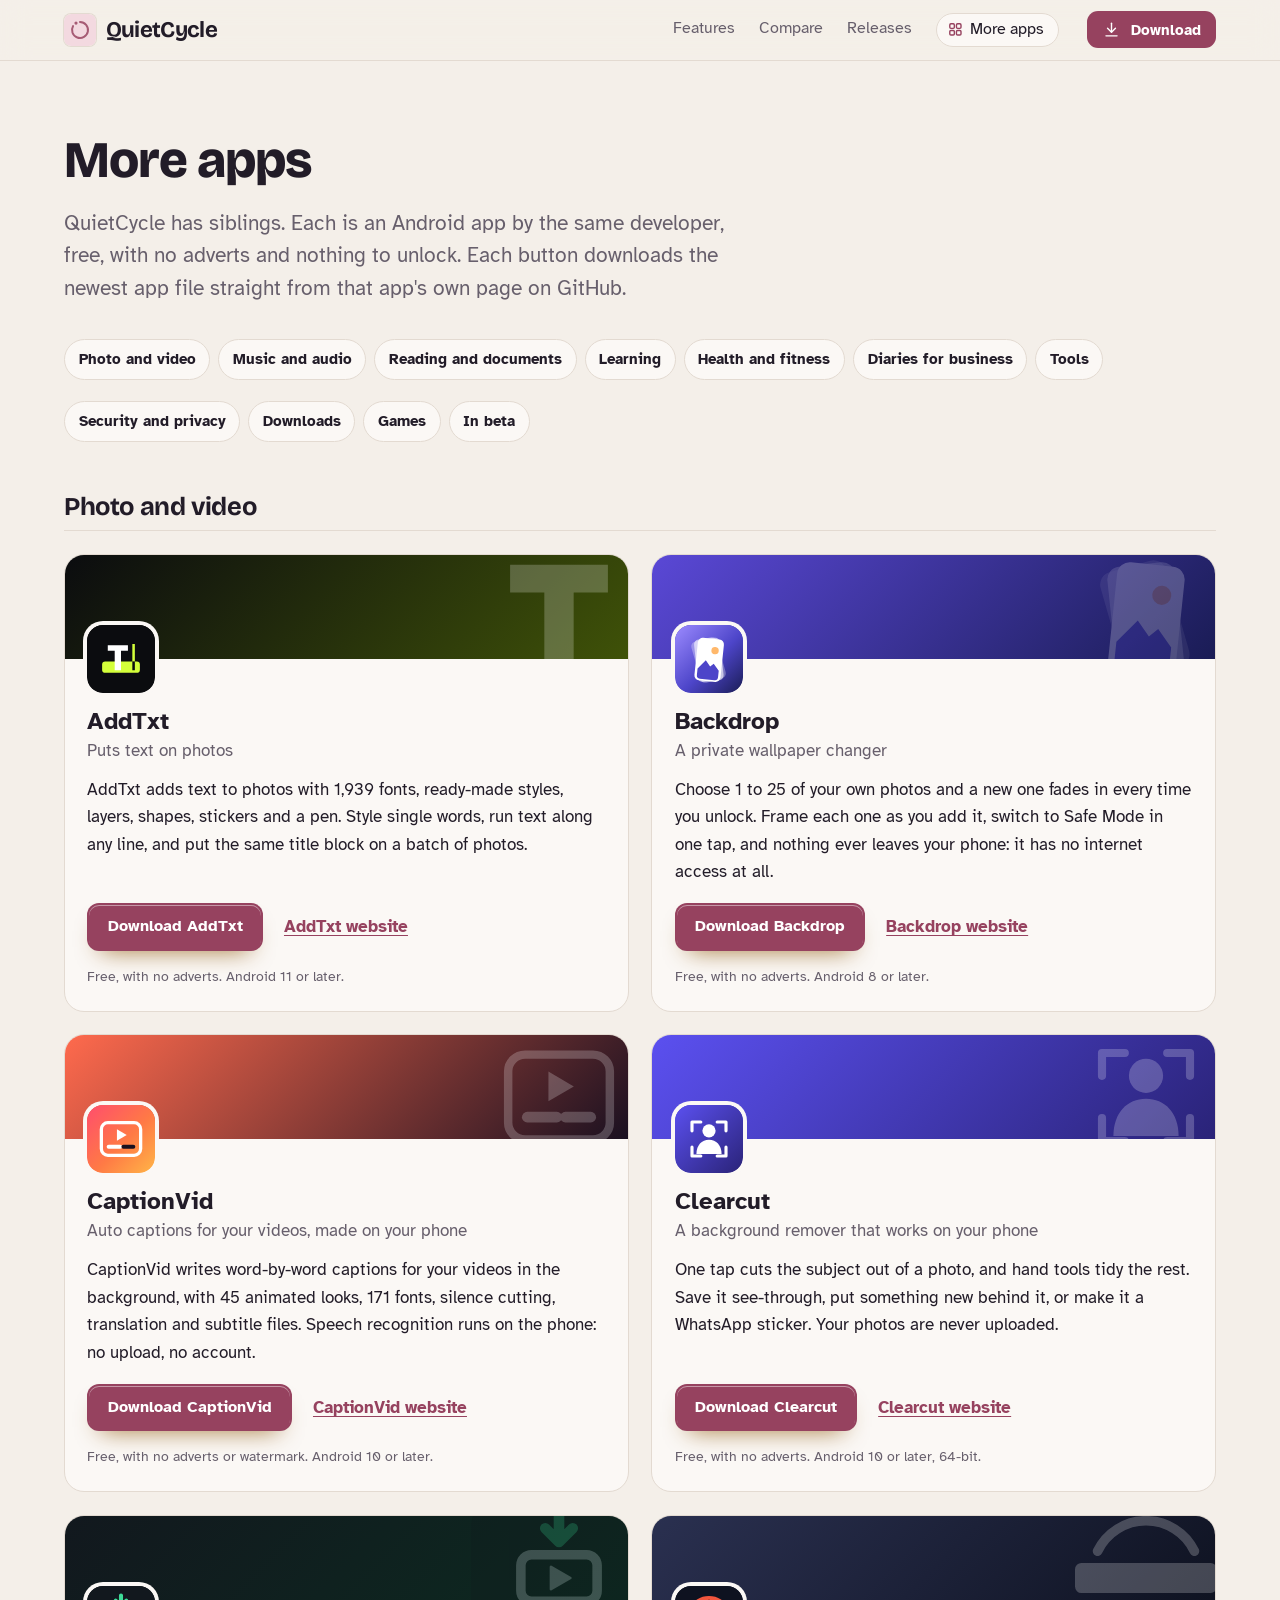
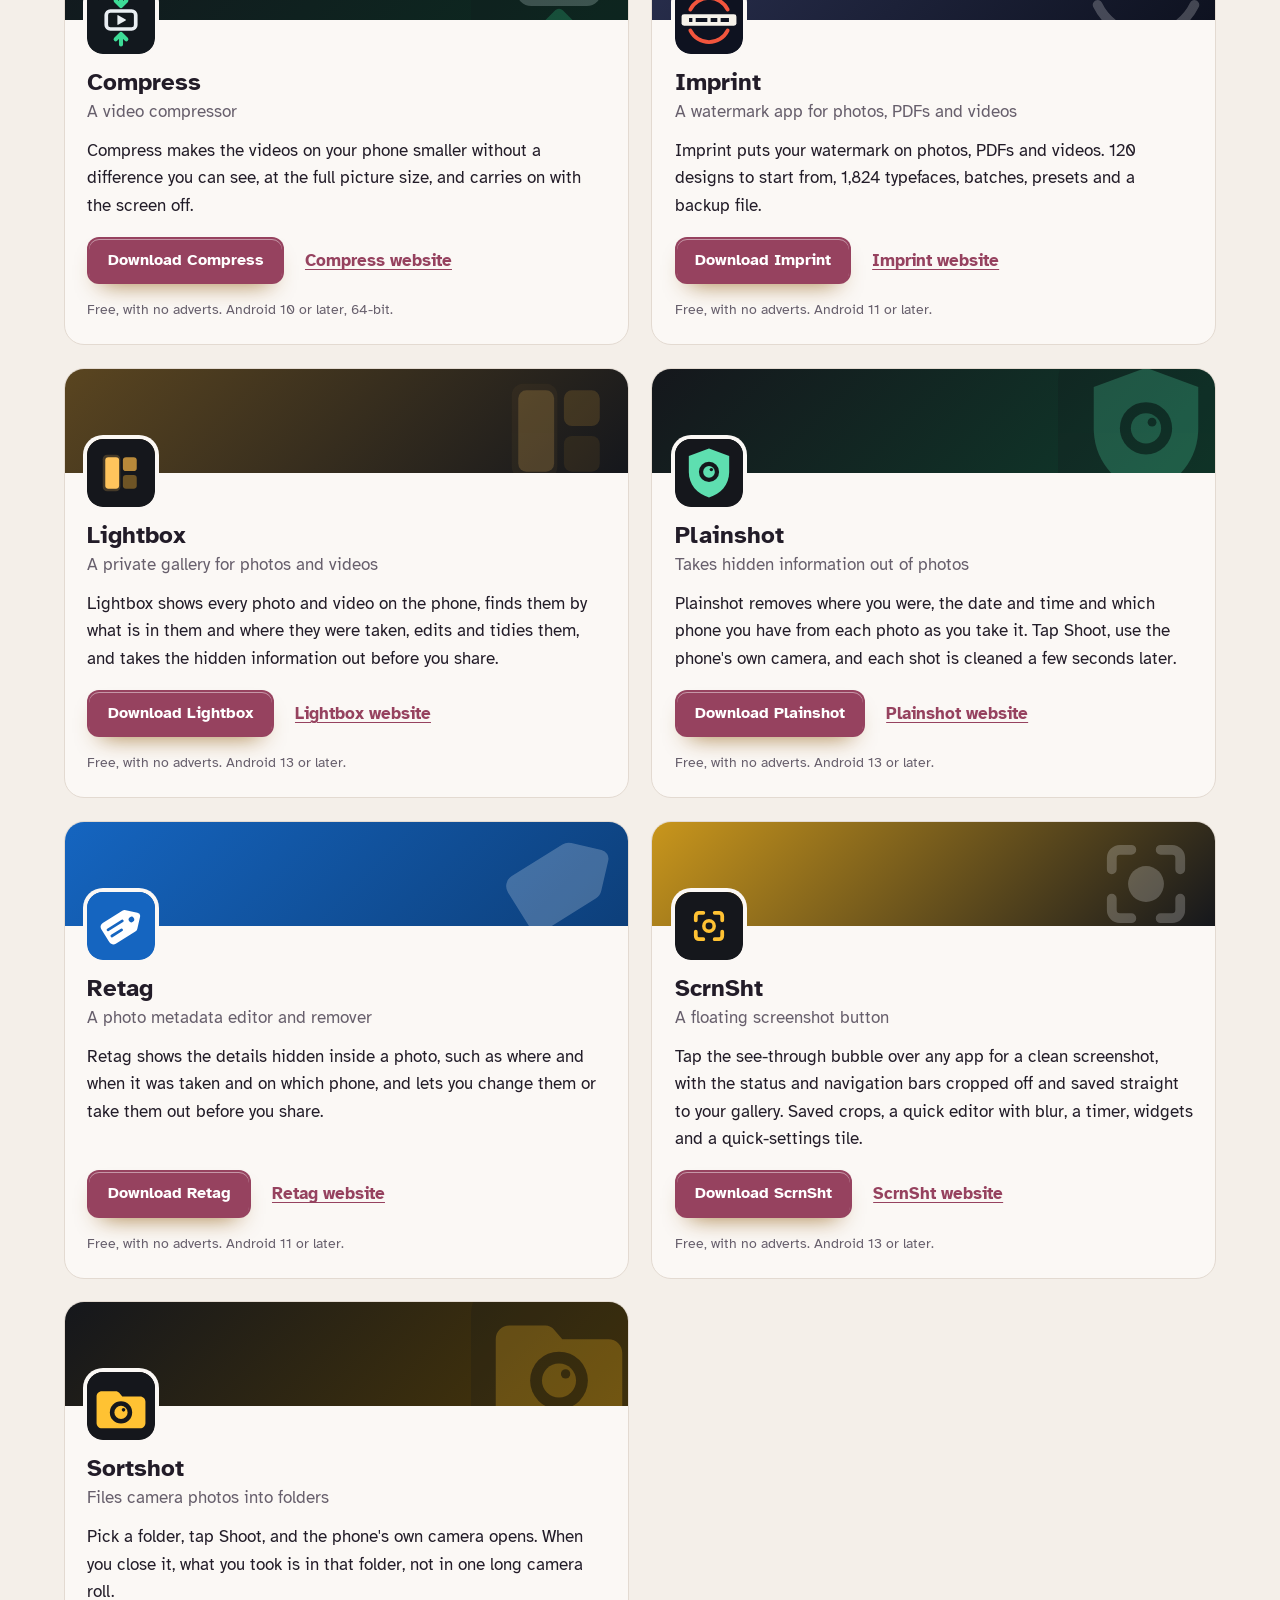
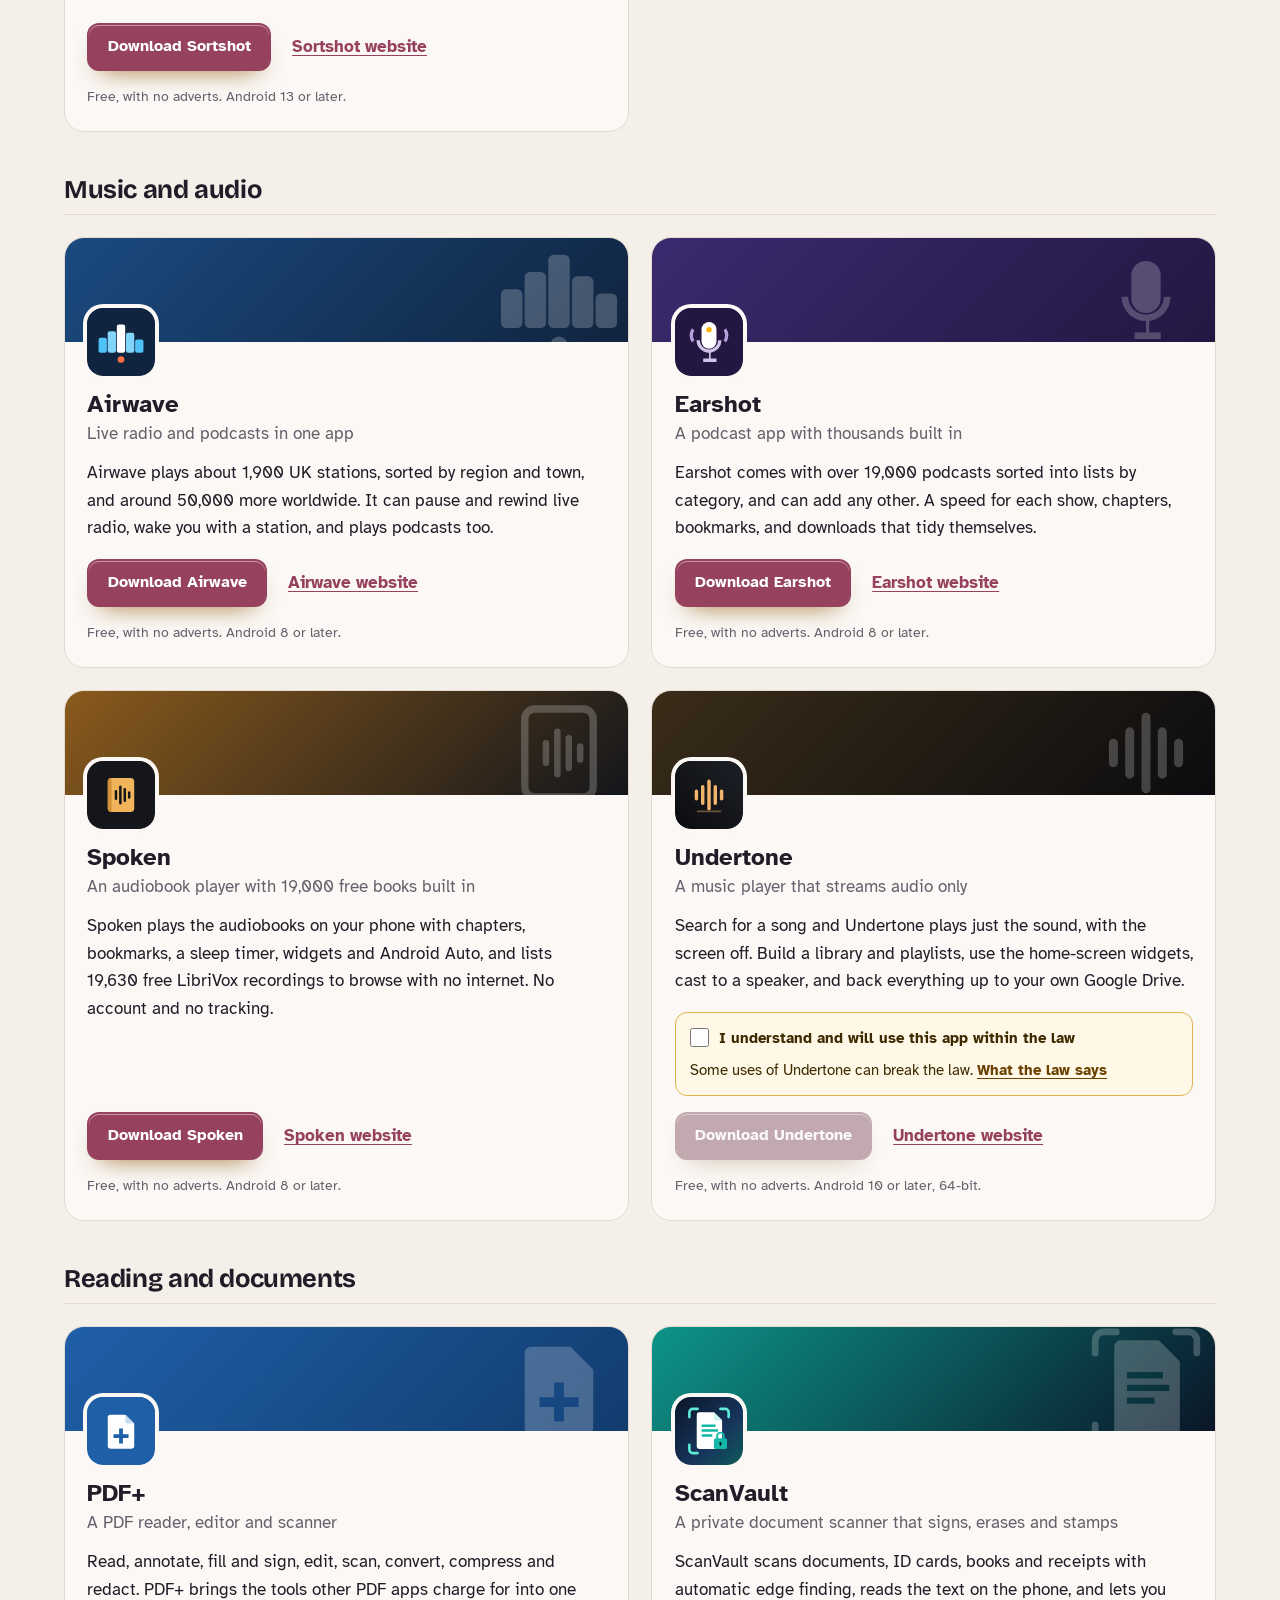
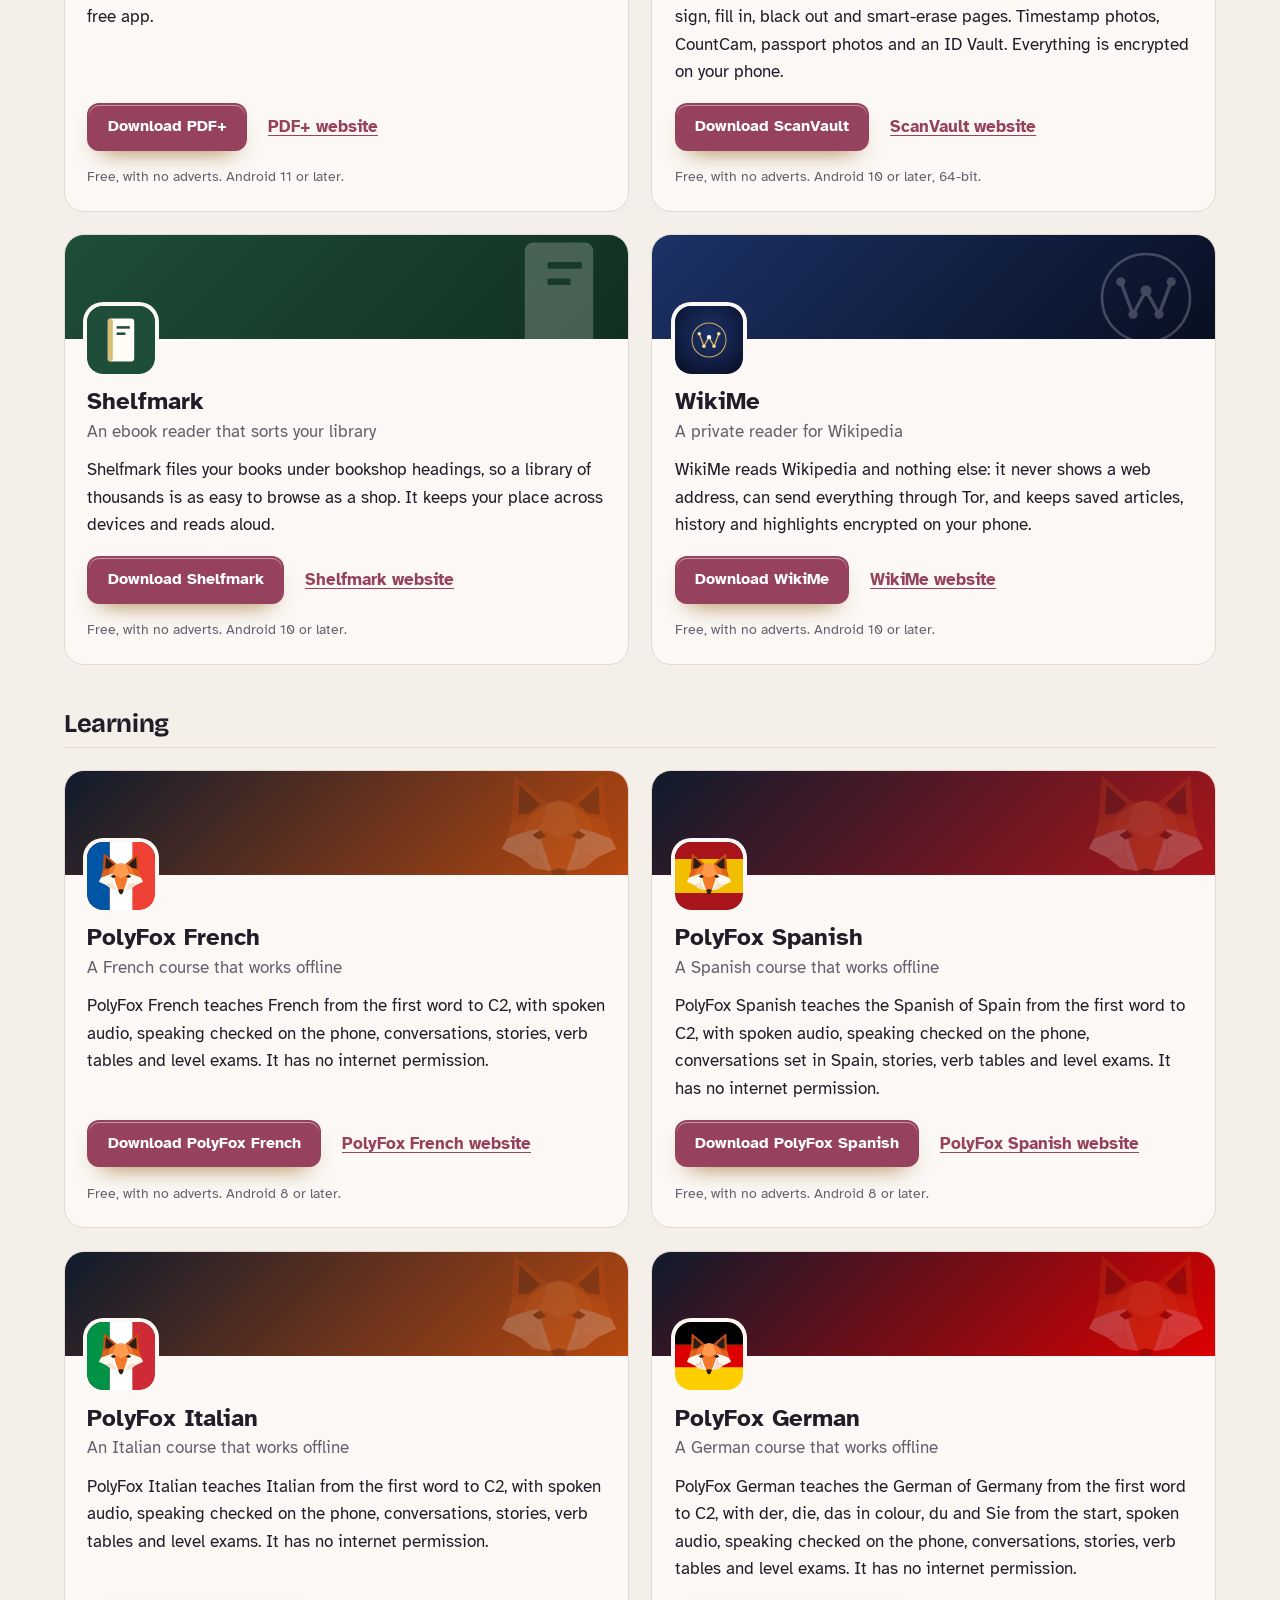
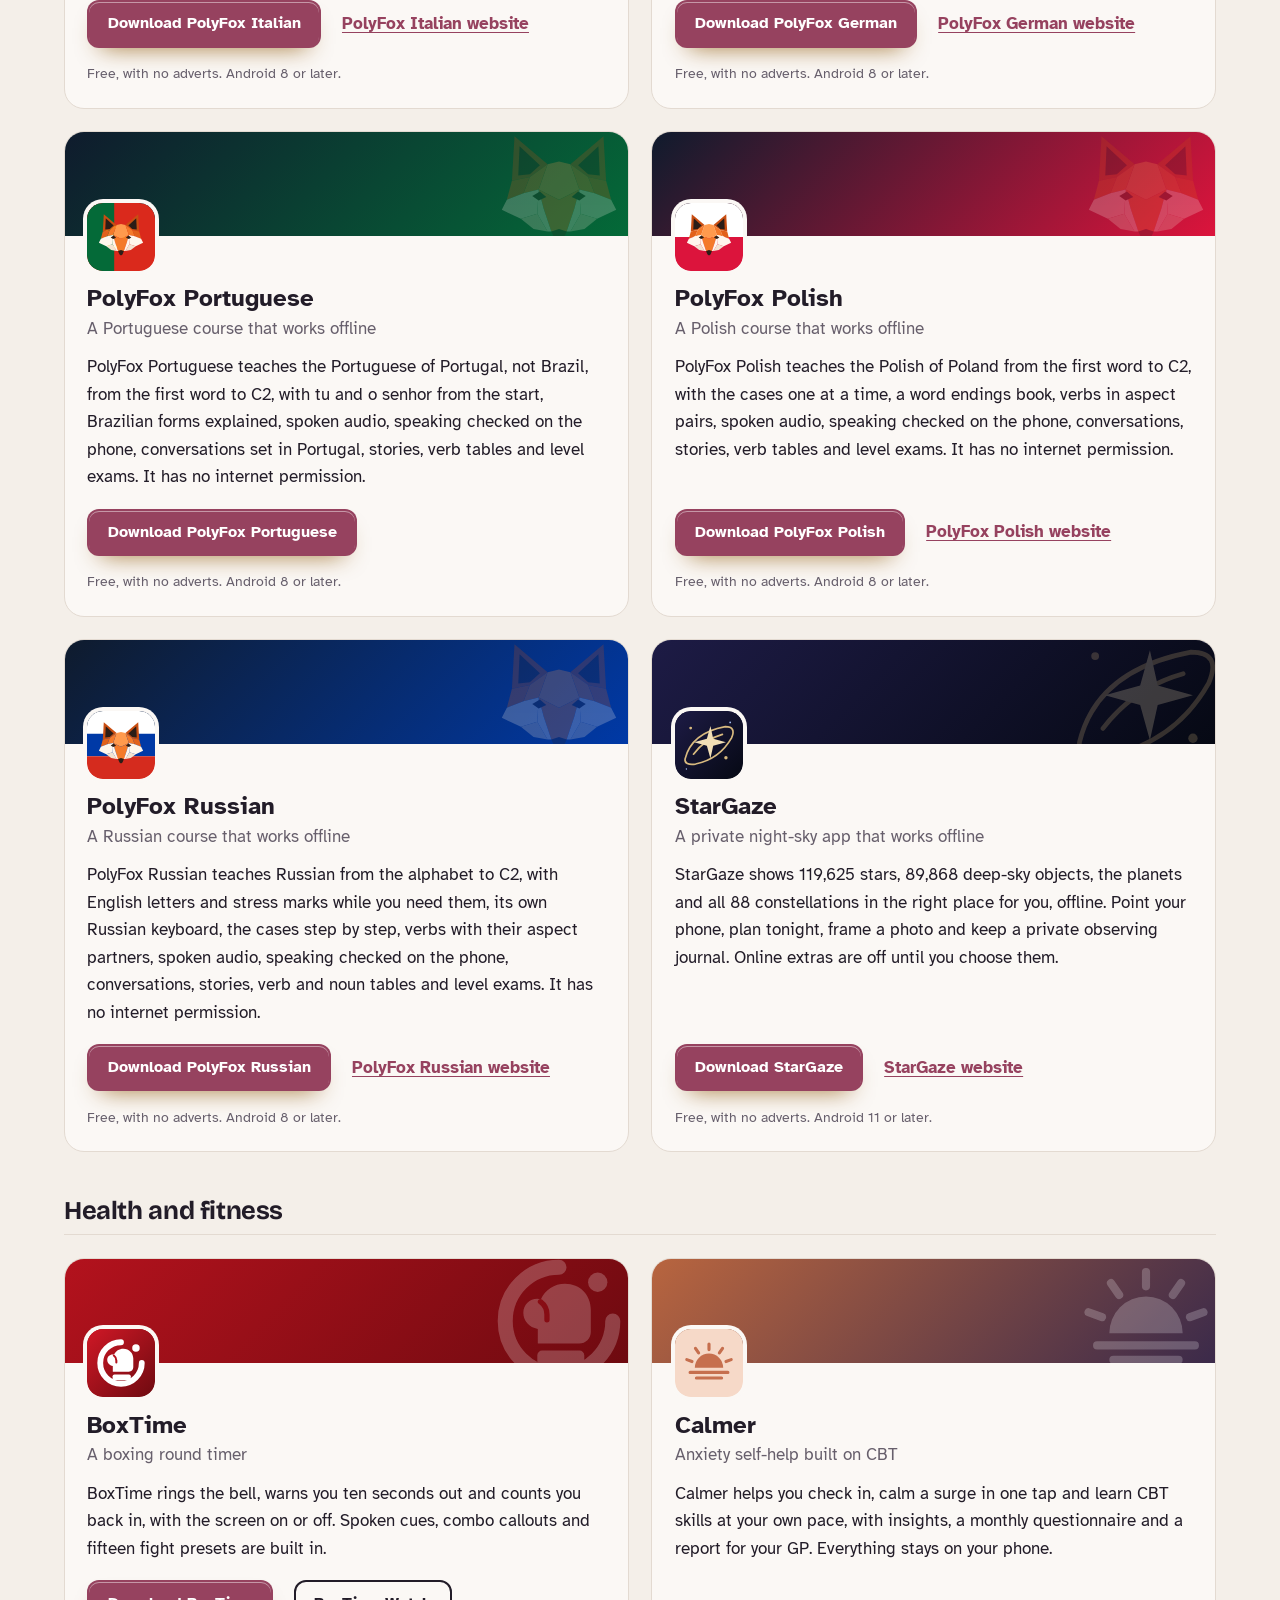
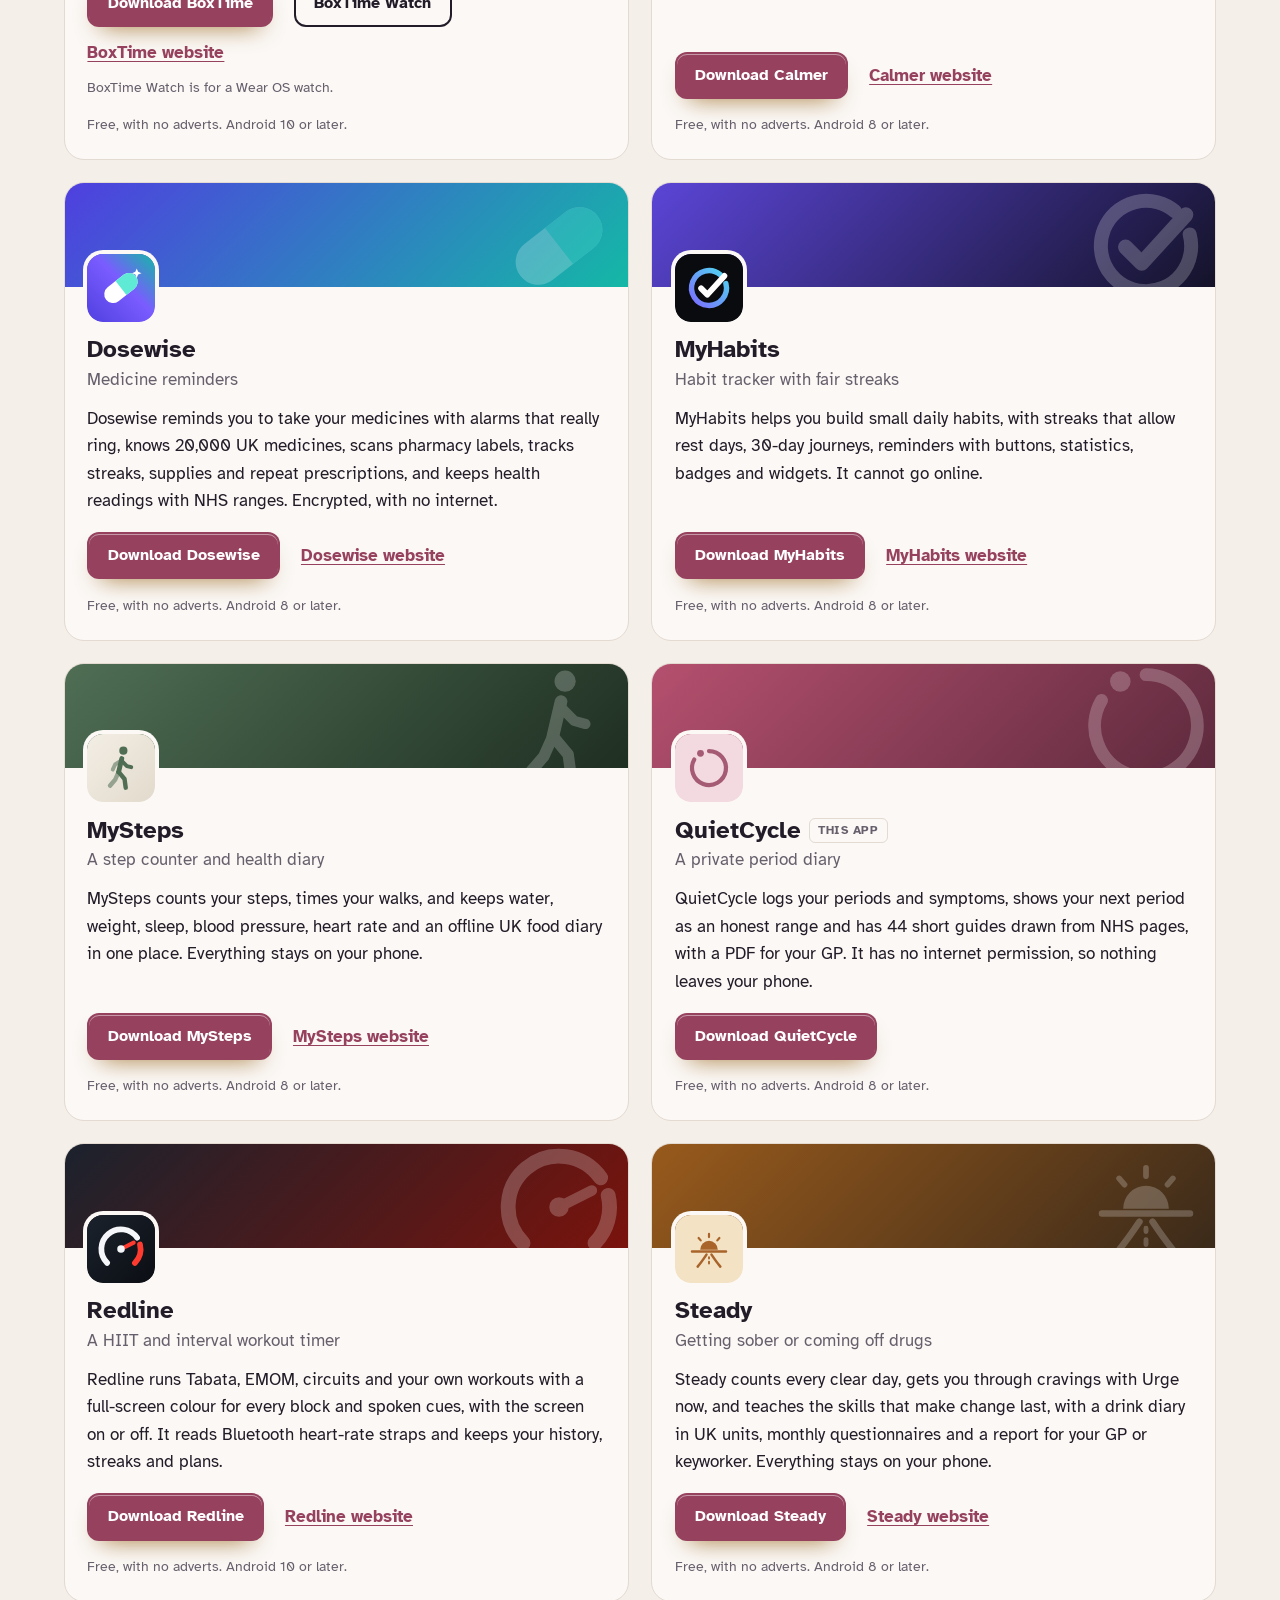
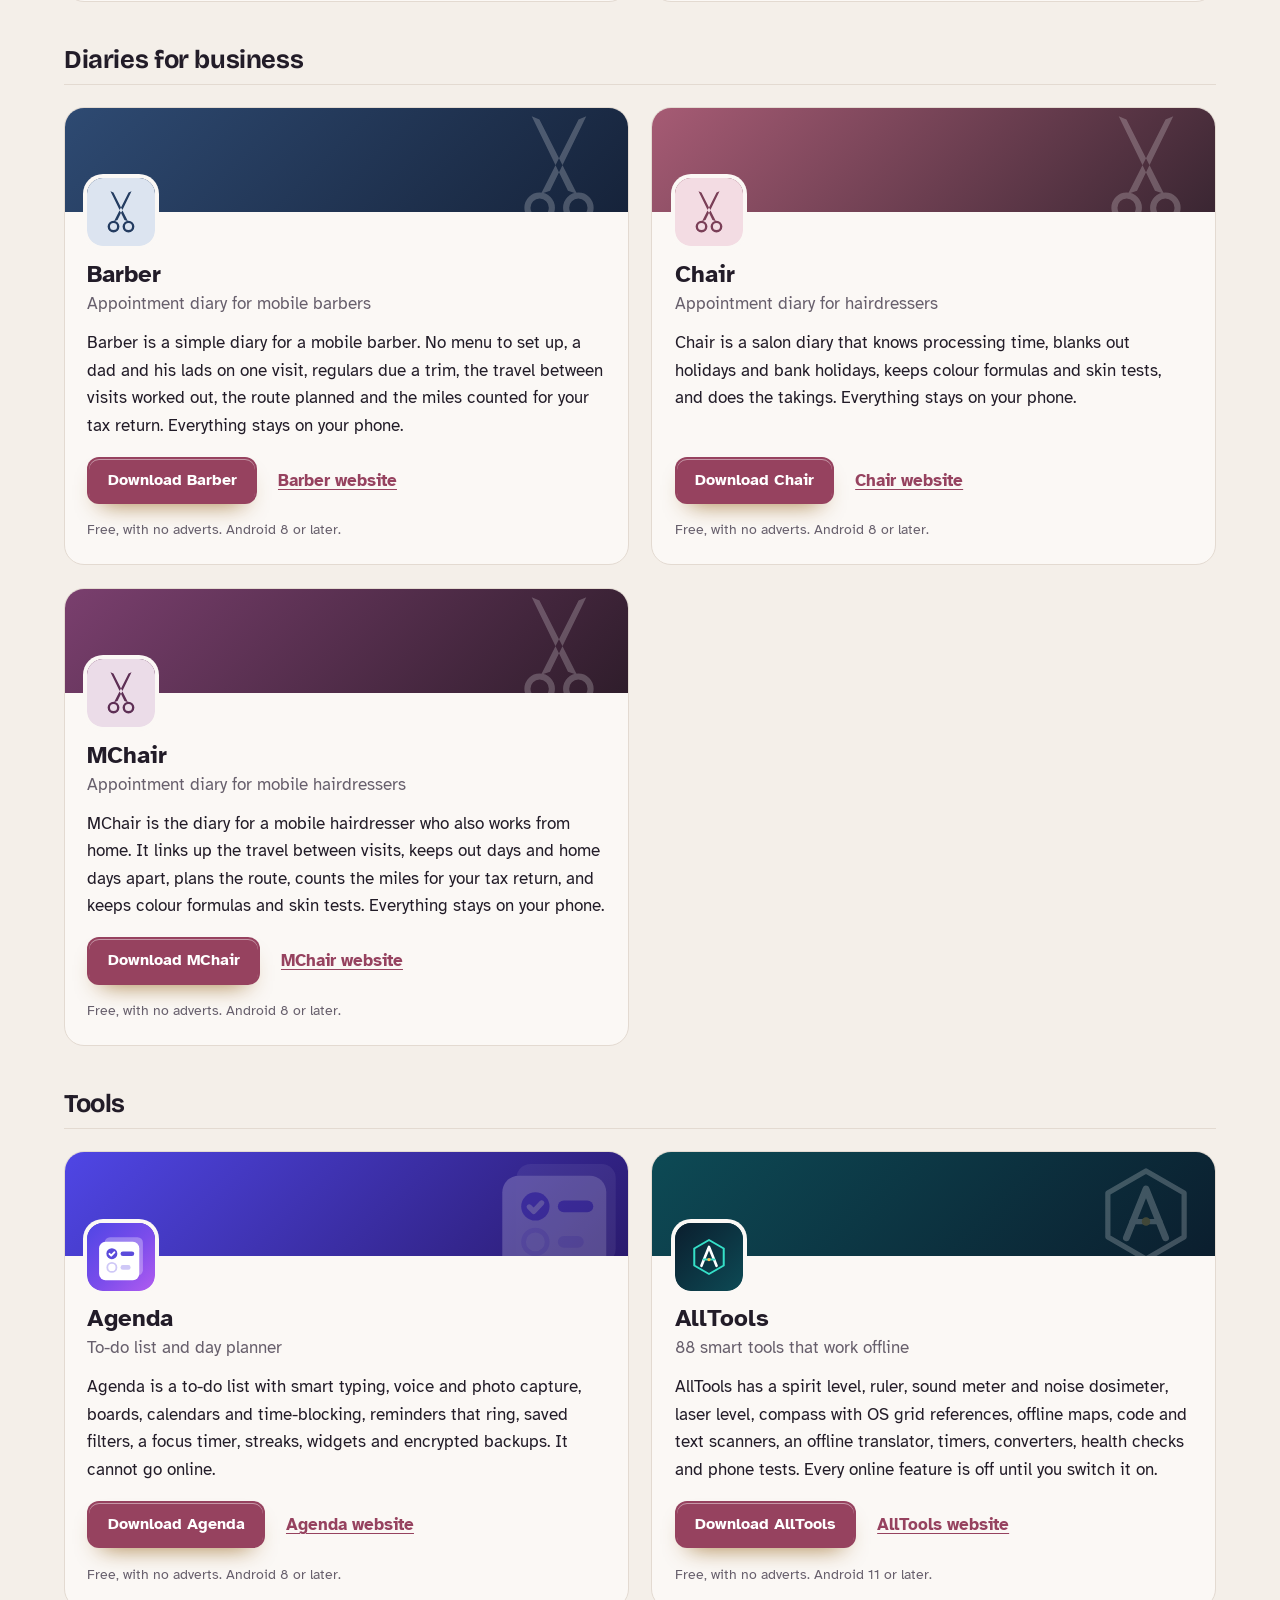
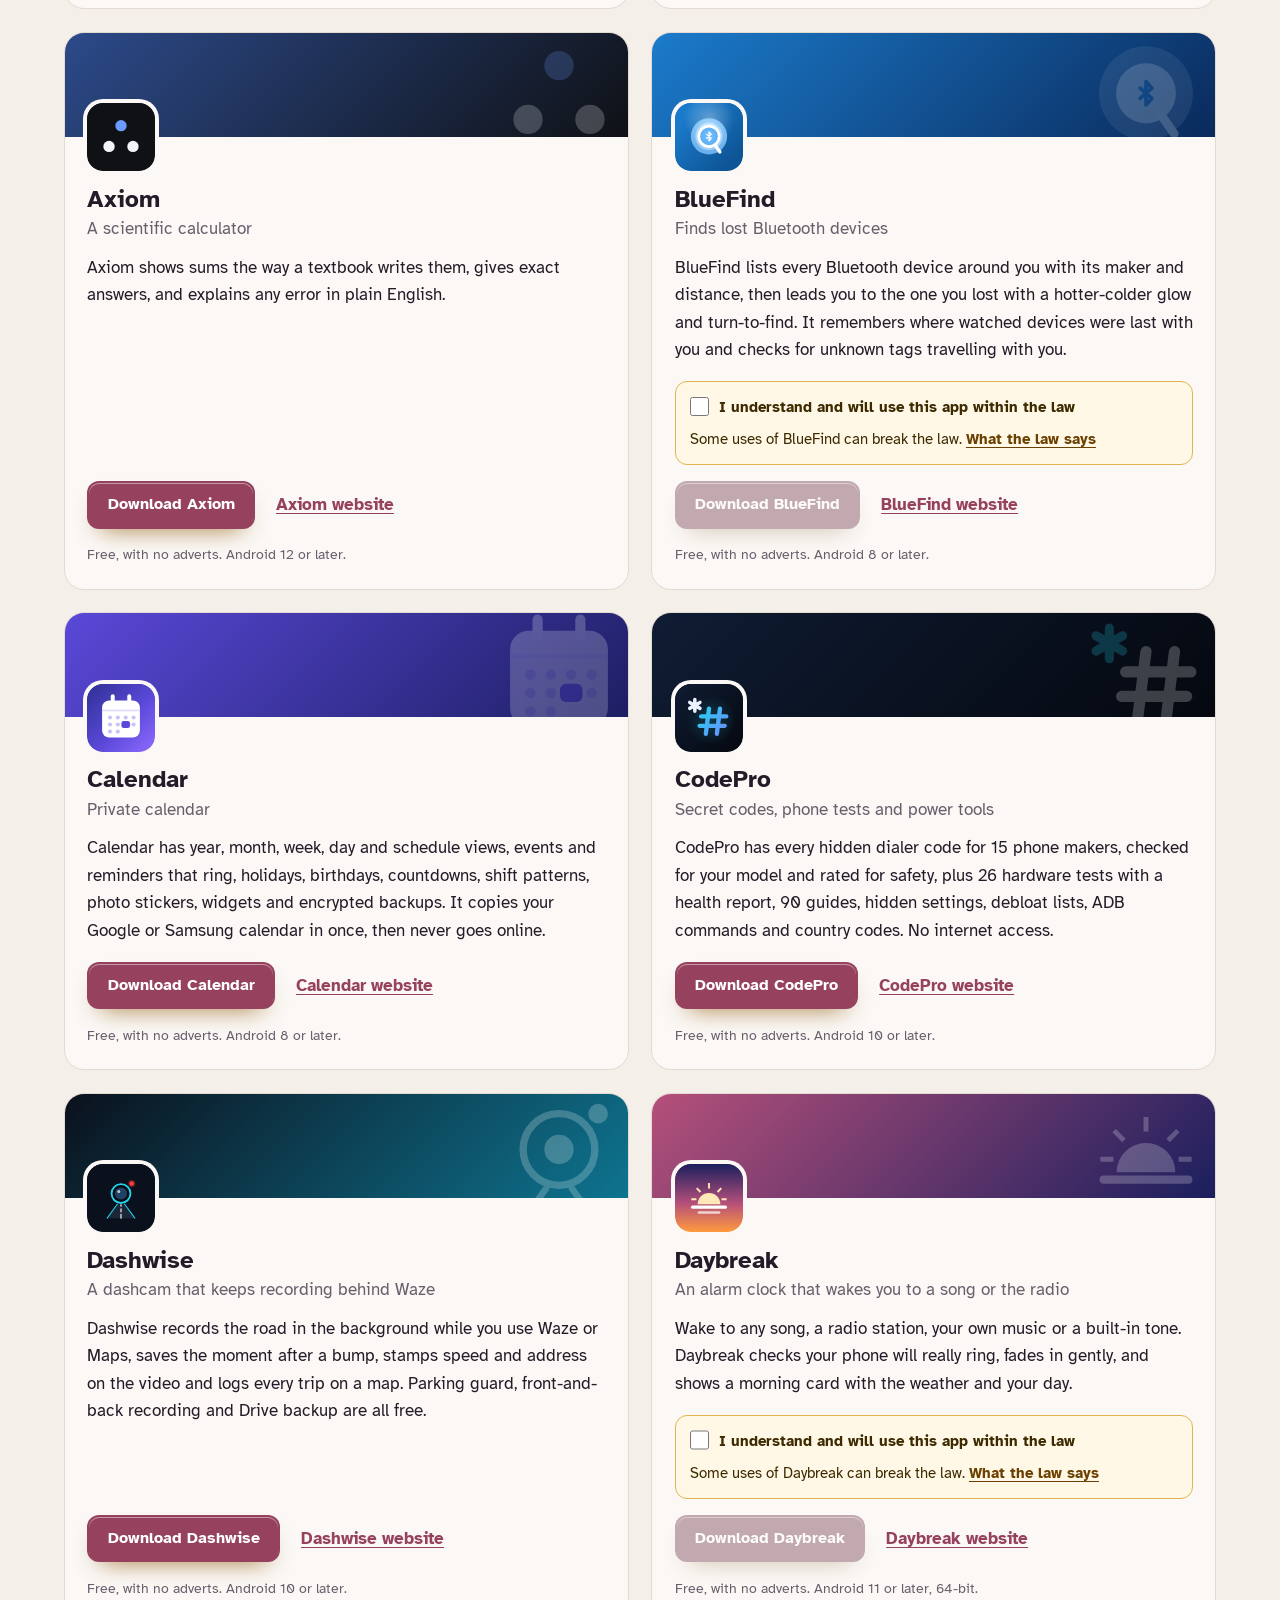
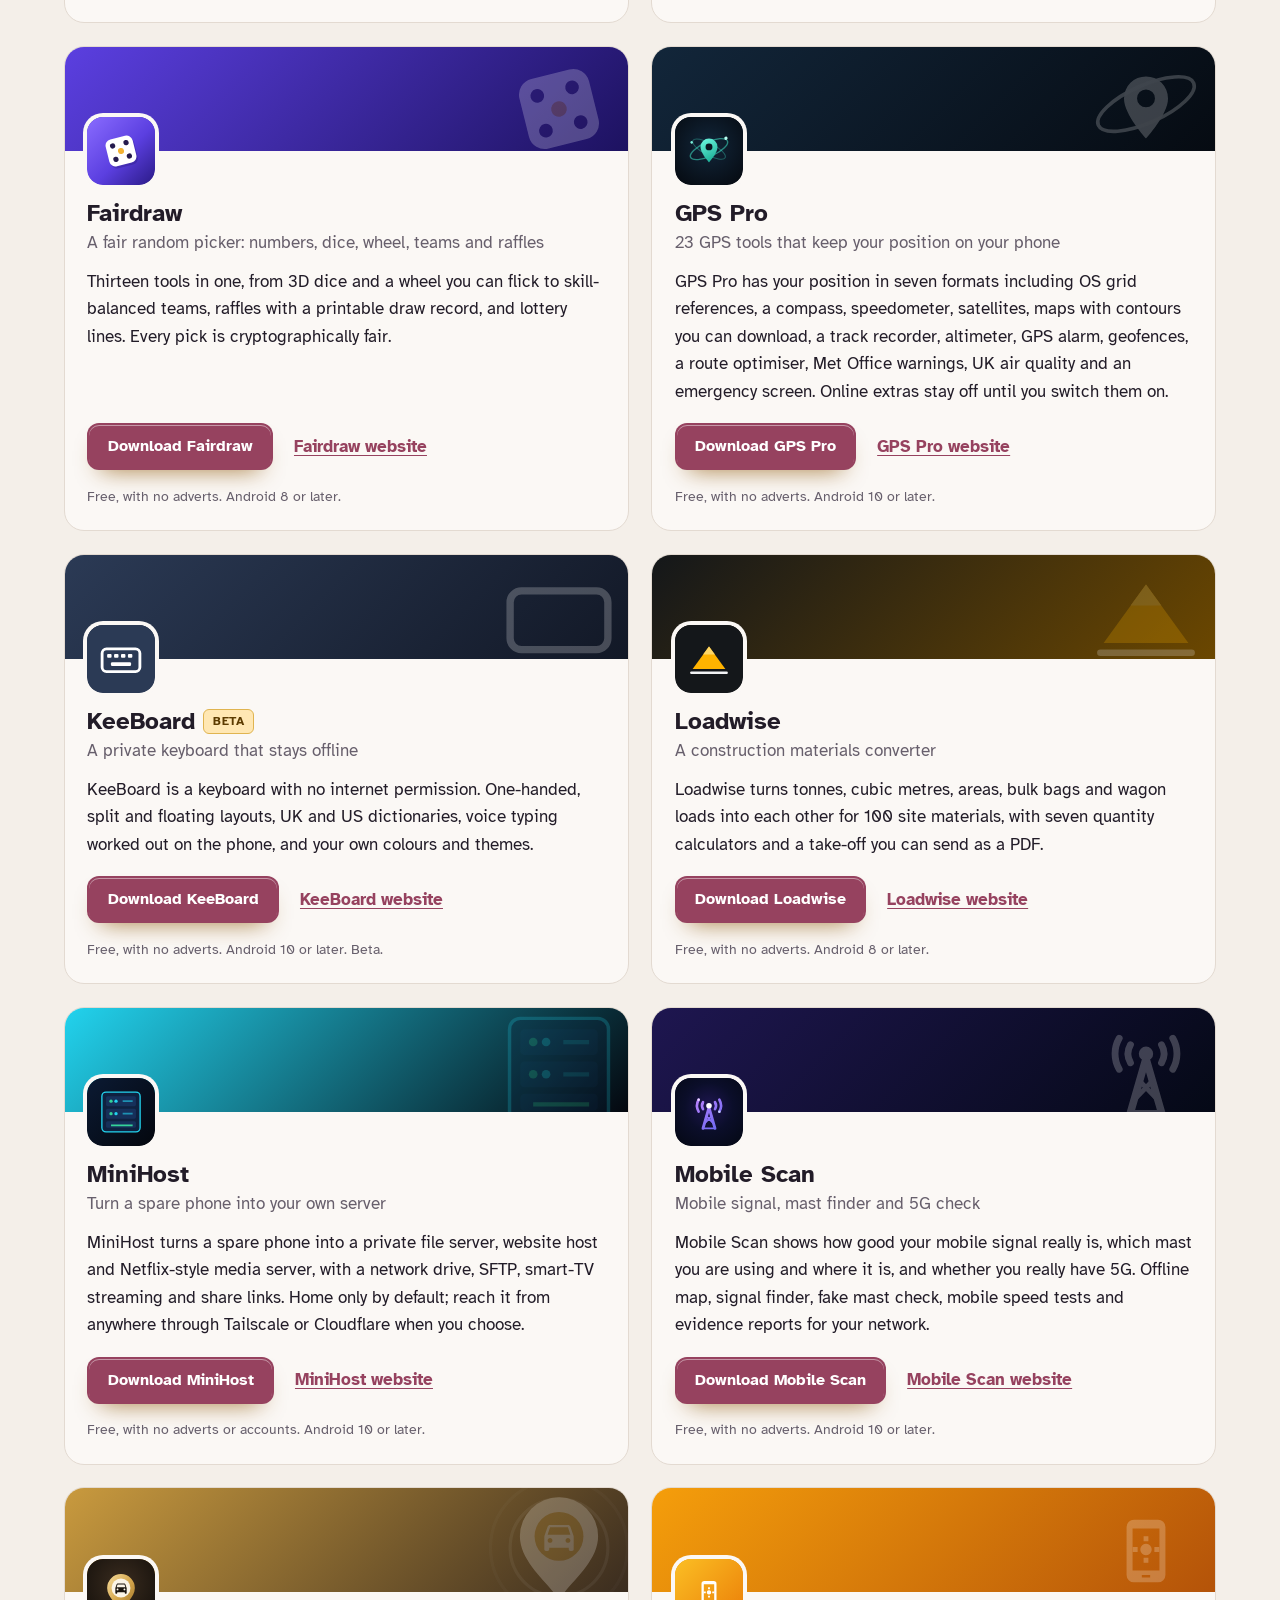
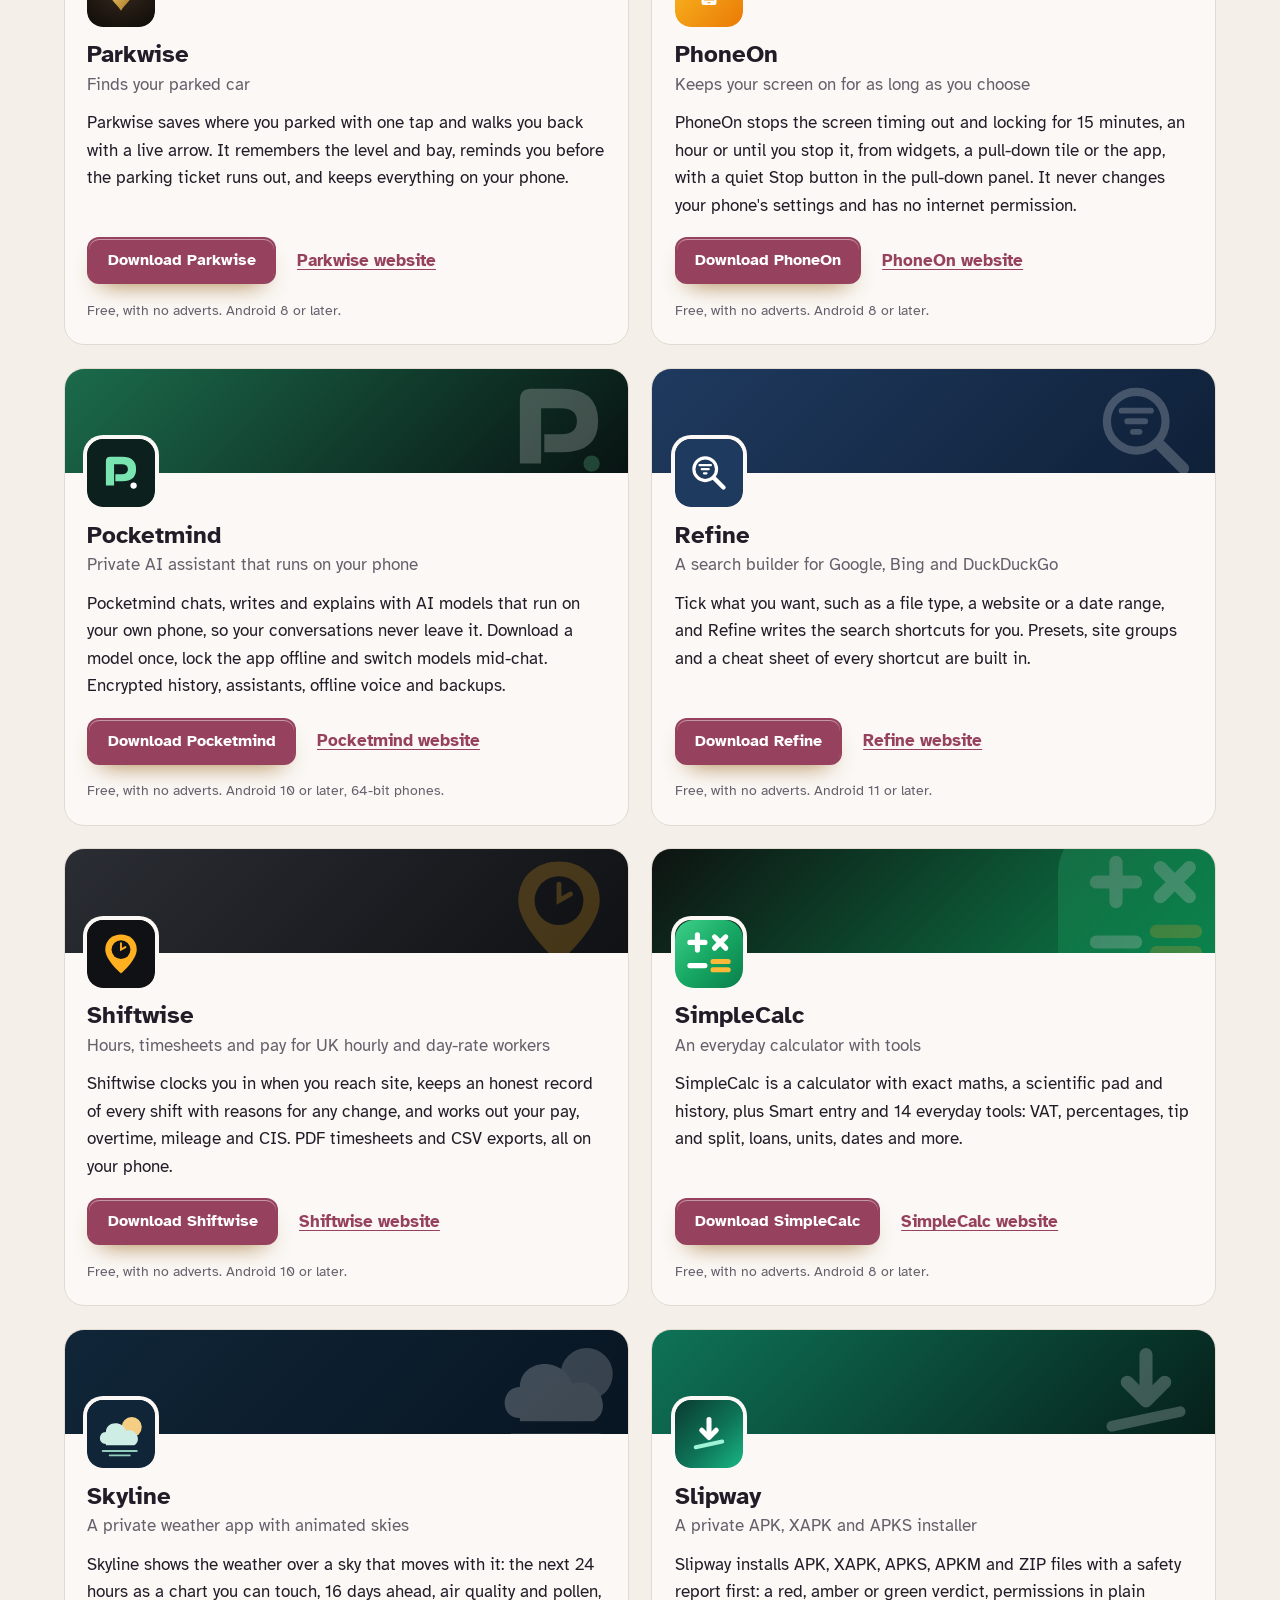
==== commit 76cc400a: "More apps: add AllTools" ====
--- a/more-apps.html
+++ b/more-apps.html
@@ -4,7 +4,7 @@
 <meta charset="utf-8">
 <meta name="viewport" content="width=device-width, initial-scale=1">
 <title>More apps by the maker of QuietCycle</title>
-<meta name="description" content="All 93 free Android apps from the maker of QuietCycle, in one list by category, each with its download and a link to its website.">
+<meta name="description" content="All 94 free Android apps from the maker of QuietCycle, in one list by category, each with its download and a link to its website.">
 <meta name="author" content="Jonathan Jackson">
 <link rel="canonical" href="https://customgpter.github.io/quietcycle/more-apps.html">
 <meta name="theme-color" content="#f4efe9" media="(prefers-color-scheme: light)">
@@ -12,7 +12,7 @@
 <meta property="og:type" content="website">
 <meta property="og:site_name" content="QuietCycle">
 <meta property="og:title" content="More apps by the maker of QuietCycle">
-<meta property="og:description" content="All 93 free Android apps from the maker of QuietCycle, in one list by category, each with its download and a link to its website.">
+<meta property="og:description" content="All 94 free Android apps from the maker of QuietCycle, in one list by category, each with its download and a link to its website.">
 <meta property="og:url" content="https://customgpter.github.io/quietcycle/more-apps.html">
 <meta property="og:image" content="https://customgpter.github.io/quietcycle/assets/og.png">
 <meta property="og:image:width" content="1200">
@@ -85,7 +85,7 @@
 <li class="mapp" style="--b:#7a3f6e;--b2:#2f1d2b"><div class="mapp-cover" aria-hidden="true"><svg viewBox="0 0 108 108"><g transform="translate(54 54) scale(1.25) translate(-54 -52)"><path fill="#fff" fill-rule="evenodd" d="M37 70.5a7.5 7.5 0 1 0 15 0a7.5 7.5 0 1 0-15 0zM40 70.5a4.5 4.5 0 1 0 9 0a4.5 4.5 0 1 0-9 0zM56 70.5a7.5 7.5 0 1 0 15 0a7.5 7.5 0 1 0-15 0zM59 70.5a4.5 4.5 0 1 0 9 0a4.5 4.5 0 1 0-9 0z"/><path fill="#fff" d="M45.2 63.6 49.6 62.2 67.4 25.6 63.6 27.2zM62.8 63.6 58.4 62.2 40.6 25.6 44.4 27.2z"/><circle cx="54" cy="49.8" r="1.8" fill="none"/></g></svg></div><div class="mapp-body"><svg class="mapp-icon" viewBox="0 0 108 108" aria-hidden="true"><rect width="108" height="108" rx="24" fill="#EBDCE8"/><g transform="translate(54 54) scale(1.25) translate(-54 -52)"><path fill="#5E2F55" fill-rule="evenodd" d="M37 70.5a7.5 7.5 0 1 0 15 0a7.5 7.5 0 1 0-15 0zM40 70.5a4.5 4.5 0 1 0 9 0a4.5 4.5 0 1 0-9 0zM56 70.5a7.5 7.5 0 1 0 15 0a7.5 7.5 0 1 0-15 0zM59 70.5a4.5 4.5 0 1 0 9 0a4.5 4.5 0 1 0-9 0z"/><path fill="#5E2F55" d="M45.2 63.6 49.6 62.2 67.4 25.6 63.6 27.2zM62.8 63.6 58.4 62.2 40.6 25.6 44.4 27.2z"/><circle cx="54" cy="49.8" r="1.8" fill="#EBDCE8"/></g></svg><h3>MChair</h3><p class="mapp-kind">Appointment diary for mobile hairdressers</p><p class="mapp-say">MChair is the diary for a mobile hairdresser who also works from home. It links up the travel between visits, keeps out days and home days apart, plans the route, counts the miles for your tax return, and keeps colour formulas and skin tests. Everything stays on your phone.</p><p class="mapp-go"><a class="button" href="https://github.com/CustomGPTer/mchair/releases/latest/download/MChair.apk">Download MChair</a><a class="mapp-site" href="https://customgpter.github.io/mchair/">MChair website</a></p><p class="mapp-needs">Free, with no adverts. Android 8 or later.</p></div></li></ul></div>
 <div class="mapps-group" role="group" aria-labelledby="apps-tools"><h2 class="mapps-cat" id="apps-tools">Tools</h2>
 <ul class="mapps"><li class="mapp" style="--b:#4f46e5;--b2:#2a1a6e"><div class="mapp-cover" aria-hidden="true"><svg viewBox="0 0 108 108"><g transform="translate(54 56) scale(1.45) translate(-52 -56)"><rect x="34" y="33" width="42" height="42" rx="6" fill="#fff" fill-opacity=".3"/><rect x="28" y="38" width="44" height="42" rx="7" fill="#fff" fill-opacity=".95"/><circle cx="42" cy="51" r="6" fill="#5b4bdb"/><path d="M39.4 51.2l1.9 1.9 3.4-3.6" stroke="#fff" stroke-width="2.2" fill="none" stroke-linecap="round" stroke-linejoin="round"/><rect x="51.5" y="48.5" width="15" height="5" rx="2.5" fill="#5b4bdb"/><circle cx="42" cy="66" r="5" fill="none" stroke="#cfc8f7" stroke-width="2"/><rect x="51.5" y="63.5" width="11" height="5" rx="2.5" fill="#cfc8f7"/></g></svg></div><div class="mapp-body"><svg class="mapp-icon" viewBox="0 0 108 108" aria-hidden="true"><defs><linearGradient id="i-agenda-agi" x1="0" y1="0" x2="1" y2="1"><stop offset="0" stop-color="#4f46e5"/><stop offset=".55" stop-color="#7c4deb"/><stop offset="1" stop-color="#b15cf0"/></linearGradient></defs><rect width="108" height="108" rx="24" fill="url(#i-agenda-agi)"/><g transform="translate(54 56) scale(1.45) translate(-52 -56)"><rect x="34" y="33" width="42" height="42" rx="6" fill="#fff" fill-opacity=".3"/><rect x="28" y="38" width="44" height="42" rx="7" fill="#fff"/><circle cx="42" cy="51" r="6" fill="#5b4bdb"/><path d="M39.4 51.2l1.9 1.9 3.4-3.6" stroke="#fff" stroke-width="2.2" fill="none" stroke-linecap="round" stroke-linejoin="round"/><rect x="51.5" y="48.5" width="15" height="5" rx="2.5" fill="#5b4bdb"/><circle cx="42" cy="66" r="5" fill="none" stroke="#cfc8f7" stroke-width="2"/><rect x="51.5" y="63.5" width="11" height="5" rx="2.5" fill="#cfc8f7"/></g></svg><h3>Agenda</h3><p class="mapp-kind">To-do list and day planner</p><p class="mapp-say">Agenda is a to-do list with smart typing, voice and photo capture, boards, calendars and time-blocking, reminders that ring, saved filters, a focus timer, streaks, widgets and encrypted backups. It cannot go online.</p><p class="mapp-go"><a class="button" href="https://github.com/CustomGPTer/agenda/releases/latest/download/Agenda.apk">Download Agenda</a><a class="mapp-site" href="https://customgpter.github.io/agenda/">Agenda website</a></p><p class="mapp-needs">Free, with no adverts. Android 8 or later.</p></div></li>
-<li class="mapp" style="--b:#2c4a8a;--b2:#0f1115"><div class="mapp-cover" aria-hidden="true"><svg viewBox="0 0 108 108"><circle cx="54" cy="36" r="9" fill="#6c9bff"/><circle cx="35" cy="69" r="9" fill="#f3f5f8"/><circle cx="73" cy="69" r="9" fill="#f3f5f8"/></svg></div><div class="mapp-body"><svg class="mapp-icon" viewBox="0 0 108 108" aria-hidden="true"><rect width="108" height="108" rx="24" fill="#0f1115"/><circle cx="54" cy="36" r="9" fill="#6c9bff"/><circle cx="35" cy="69" r="9" fill="#f3f5f8"/><circle cx="73" cy="69" r="9" fill="#f3f5f8"/></svg><h3>Axiom</h3><p class="mapp-kind">A scientific calculator</p><p class="mapp-say">Axiom shows sums the way a textbook writes them, gives exact answers, and explains any error in plain English.</p><p class="mapp-go"><a class="button" href="https://github.com/CustomGPTer/axiom/releases/latest/download/Axiom.apk">Download Axiom</a><a class="mapp-site" href="https://customgpter.github.io/axiom/">Axiom website</a></p><p class="mapp-needs">Free, with no adverts. Android 12 or later.</p></div></li>
+<li class="mapp" style="--b:#0d4a55;--b2:#0b1e2e"><div class="mapp-cover" aria-hidden="true"><svg viewBox="0 0 108 108"><path d="M54 27L77.4 40.5L77.4 67.5L54 81L30.6 67.5L30.6 40.5Z" stroke="#fff" stroke-width="3.2" stroke-linejoin="round" fill="none"/><path d="M42 68L54 38L66 68" stroke="#fff" stroke-width="4.2" stroke-linecap="round" stroke-linejoin="round" fill="none"/><path d="M45.5 58L62.5 58" stroke="#fff" stroke-width="3.2" stroke-linecap="round"/><circle cx="54" cy="58" r="2.6" fill="#ffc24b"/></svg></div><div class="mapp-body"><svg class="mapp-icon" viewBox="0 0 108 108" aria-hidden="true"><defs><linearGradient id="i-alltools-atbg" x1="0" y1="0" x2="1" y2="1"><stop offset="0" stop-color="#0b1e2e"/><stop offset="1" stop-color="#0d4a55"/></linearGradient></defs><rect width="108" height="108" rx="24" fill="url(#i-alltools-atbg)"/><path d="M54 27L77.4 40.5L77.4 67.5L54 81L30.6 67.5L30.6 40.5Z" stroke="#35e0c8" stroke-width="3.2" stroke-linejoin="round" fill="none"/><path d="M42 68L54 38L66 68" stroke="#fff" stroke-width="4.2" stroke-linecap="round" stroke-linejoin="round" fill="none"/><path d="M45.5 58L62.5 58" stroke="#35e0c8" stroke-width="3.2" stroke-linecap="round"/><circle cx="54" cy="58" r="2.6" fill="#ffc24b"/></svg><h3>AllTools</h3><p class="mapp-kind">88 smart tools that work offline</p><p class="mapp-say">AllTools has a spirit level, ruler, sound meter and noise dosimeter, laser level, compass with OS grid references, offline maps, code and text scanners, an offline translator, timers, converters, health checks and phone tests. Every online feature is off until you switch it on.</p><p class="mapp-go"><a class="button" href="https://github.com/CustomGPTer/alltools/releases/latest/download/AllTools.apk">Download AllTools</a><a class="mapp-site" href="https://customgpter.github.io/alltools/">AllTools website</a></p><p class="mapp-needs">Free, with no adverts. Android 11 or later.</p></div></li><li class="mapp" style="--b:#2c4a8a;--b2:#0f1115"><div class="mapp-cover" aria-hidden="true"><svg viewBox="0 0 108 108"><circle cx="54" cy="36" r="9" fill="#6c9bff"/><circle cx="35" cy="69" r="9" fill="#f3f5f8"/><circle cx="73" cy="69" r="9" fill="#f3f5f8"/></svg></div><div class="mapp-body"><svg class="mapp-icon" viewBox="0 0 108 108" aria-hidden="true"><rect width="108" height="108" rx="24" fill="#0f1115"/><circle cx="54" cy="36" r="9" fill="#6c9bff"/><circle cx="35" cy="69" r="9" fill="#f3f5f8"/><circle cx="73" cy="69" r="9" fill="#f3f5f8"/></svg><h3>Axiom</h3><p class="mapp-kind">A scientific calculator</p><p class="mapp-say">Axiom shows sums the way a textbook writes them, gives exact answers, and explains any error in plain English.</p><p class="mapp-go"><a class="button" href="https://github.com/CustomGPTer/axiom/releases/latest/download/Axiom.apk">Download Axiom</a><a class="mapp-site" href="https://customgpter.github.io/axiom/">Axiom website</a></p><p class="mapp-needs">Free, with no adverts. Android 12 or later.</p></div></li>
 <li class="mapp is-gated" style="--b:#1b7bcb;--b2:#0a2a5c"><div class="mapp-cover" aria-hidden="true"><svg viewBox="0 0 108 108"><circle cx="54" cy="52.92" r="28.8" fill="#fff" fill-opacity=".35"/><path d="M63 65.88L71.28 77.76" stroke="#fff" stroke-width="5.4" stroke-linecap="round"/><circle cx="54" cy="52.92" r="18.36" fill="#fff" fill-opacity=".95"/><path d="M50.4 49.75L57.6 56.09L54 60.12L54 45.72L57.6 49.75L50.4 56.09" fill="none" stroke="#1B7BCB" stroke-width="2.2" stroke-linecap="round" stroke-linejoin="round"/></svg></div><div class="mapp-body"><svg class="mapp-icon" viewBox="0 0 108 108" aria-hidden="true"><defs><linearGradient id="i-bluefind-bfa" gradientUnits="userSpaceOnUse" x1="18" y1="18" x2="90" y2="90"><stop offset="0" stop-color="#1B7BCB"/><stop offset="1" stop-color="#0D5596"/></linearGradient><radialGradient id="i-bluefind-bfb" gradientUnits="userSpaceOnUse" cx="54" cy="26" r="40"><stop offset="0" stop-color="#fff" stop-opacity=".33"/><stop offset="1" stop-color="#fff" stop-opacity="0"/></radialGradient><radialGradient id="i-bluefind-bfc" gradientUnits="userSpaceOnUse" cx="54" cy="39.6" r="39.6"><stop offset="0" stop-color="#B7E0FF"/><stop offset=".6" stop-color="#7FC0F5"/><stop offset="1" stop-color="#6AB0EC"/></radialGradient><radialGradient id="i-bluefind-bfd" gradientUnits="userSpaceOnUse" cx="54" cy="52.92" r="14.4"><stop offset="0" stop-color="#79C3FF"/><stop offset="1" stop-color="#5AAEF5"/></radialGradient></defs><rect width="108" height="108" rx="24" fill="url(#i-bluefind-bfa)"/><rect width="108" height="108" rx="24" fill="url(#i-bluefind-bfb)"/><circle cx="54" cy="52.92" r="28.8" fill="url(#i-bluefind-bfc)"/><circle cx="54" cy="52.92" r="21.6" fill="#fff" fill-opacity=".35"/><path d="M63 65.88L71.28 77.76" stroke="#fff" stroke-width="5.4" stroke-linecap="round"/><circle cx="54" cy="52.92" r="18.36" fill="#fff"/><circle cx="54" cy="52.92" r="14.04" fill="url(#i-bluefind-bfd)"/><path d="M50.4 49.75L57.6 56.09L54 60.12L54 45.72L57.6 49.75L50.4 56.09" fill="none" stroke="#fff" stroke-width="1.87" stroke-linecap="round" stroke-linejoin="round"/></svg><h3>BlueFind</h3><p class="mapp-kind">Finds lost Bluetooth devices</p><p class="mapp-say">BlueFind lists every Bluetooth device around you with its maker and distance, then leads you to the one you lost with a hotter-colder glow and turn-to-find. It remembers where watched devices were last with you and checks for unknown tags travelling with you.</p><div class="mapp-law" data-gate><label><input type="checkbox"> I understand and will use this app within the law</label><p>Some uses of BlueFind can break the law. <a href="https://customgpter.github.io/bluefind/terms.html#law">What the law says</a></p><noscript><p>Turn on JavaScript to download, or use the <a href="https://customgpter.github.io/bluefind/">BlueFind website</a>.</p></noscript></div><p class="mapp-go"><a class="button" data-href="https://github.com/CustomGPTer/bluefind/releases/latest/download/BlueFind.apk" aria-disabled="true" role="link" tabindex="-1">Download BlueFind</a><a class="mapp-site" href="https://customgpter.github.io/bluefind/">BlueFind website</a></p><p class="mapp-needs">Free, with no adverts. Android 8 or later.</p></div></li>
 <li class="mapp" style="--b:#5a48d8;--b2:#1d1f63"><div class="mapp-cover" aria-hidden="true"><svg viewBox="0 0 108 108"><g transform="translate(54 55) scale(1.25) translate(-54 -55)"><path d="M39,32 h30 a9,9 0 0 1 9,9 v29 a9,9 0 0 1 -9,9 h-30 a9,9 0 0 1 -9,-9 v-29 a9,9 0 0 1 9,-9 z" fill="#fff" fill-opacity=".95"/><rect x="41" y="24" width="5" height="13" rx="2.5" fill="#fff"/><rect x="62" y="24" width="5" height="13" rx="2.5" fill="#fff"/><rect x="30" y="43.5" width="48" height="2.2" fill="#e3deff"/><g fill="#c9c2f7"><circle cx="40" cy="53.5" r="2.6"/><circle cx="50" cy="53.5" r="2.6"/><circle cx="60" cy="53.5" r="2.6"/><circle cx="70" cy="53.5" r="2.6"/><circle cx="40" cy="62.5" r="2.6"/><circle cx="50" cy="62.5" r="2.6"/><circle cx="70" cy="62.5" r="2.6"/><circle cx="40" cy="71.5" r="2.6"/><circle cx="50" cy="71.5" r="2.6"/></g><rect x="54.5" y="58" width="11" height="9" rx="3" fill="#5a48d8"/></g></svg></div><div class="mapp-body"><svg class="mapp-icon" viewBox="0 0 108 108" aria-hidden="true"><defs><linearGradient id="i-calendar-cli" x1="0" y1="0" x2="1" y2="1"><stop offset="0" stop-color="#2e3192"/><stop offset=".55" stop-color="#5a48d8"/><stop offset="1" stop-color="#8f6bff"/></linearGradient></defs><rect width="108" height="108" rx="24" fill="url(#i-calendar-cli)"/><g transform="translate(54 55) scale(1.25) translate(-54 -55)"><path d="M39,32 h30 a9,9 0 0 1 9,9 v29 a9,9 0 0 1 -9,9 h-30 a9,9 0 0 1 -9,-9 v-29 a9,9 0 0 1 9,-9 z" fill="#fff"/><rect x="41" y="24" width="5" height="13" rx="2.5" fill="#fff"/><rect x="62" y="24" width="5" height="13" rx="2.5" fill="#fff"/><rect x="30" y="43.5" width="48" height="2.2" fill="#e3deff"/><g fill="#c9c2f7"><circle cx="40" cy="53.5" r="2.6"/><circle cx="50" cy="53.5" r="2.6"/><circle cx="60" cy="53.5" r="2.6"/><circle cx="70" cy="53.5" r="2.6"/><circle cx="40" cy="62.5" r="2.6"/><circle cx="50" cy="62.5" r="2.6"/><circle cx="70" cy="62.5" r="2.6"/><circle cx="40" cy="71.5" r="2.6"/><circle cx="50" cy="71.5" r="2.6"/></g><rect x="54.5" y="58" width="11" height="9" rx="3" fill="#5a48d8"/></g></svg><h3>Calendar</h3><p class="mapp-kind">Private calendar</p><p class="mapp-say">Calendar has year, month, week, day and schedule views, events and reminders that ring, holidays, birthdays, countdowns, shift patterns, photo stickers, widgets and encrypted backups. It copies your Google or Samsung calendar in once, then never goes online.</p><p class="mapp-go"><a class="button" href="https://github.com/CustomGPTer/calendar/releases/latest/download/Calendar.apk">Download Calendar</a><a class="mapp-site" href="https://customgpter.github.io/calendar/">Calendar website</a></p><p class="mapp-needs">Free, with no adverts. Android 8 or later.</p></div></li>
 <li class="mapp" style="--b:#0f1c33;--b2:#05080f"><div class="mapp-cover" aria-hidden="true"><svg viewBox="0 0 108 108"><g transform="translate(54 54) scale(1.25) translate(-54 -54)"><path d="M54 42L50 74M68 42L64 74M44 52L76 52M42 64L74 64" fill="none" stroke="#fff" stroke-width="5.5" stroke-linecap="round"/><path d="M36 30.5L36 45.5M29.5 34.25L42.5 41.75M29.5 41.75L42.5 34.25" fill="none" stroke="#22D3EE" stroke-width="4.5" stroke-linecap="round"/></g></svg></div><div class="mapp-body"><svg class="mapp-icon" viewBox="0 0 108 108" aria-hidden="true"><defs><linearGradient id="i-codepro-cpbg" x1="0" y1="0" x2="1" y2="1"><stop offset="0" stop-color="#0F1C33"/><stop offset="1" stop-color="#05080F"/></linearGradient><radialGradient id="i-codepro-cpgl" cx="58" cy="58" r="40" gradientUnits="userSpaceOnUse"><stop offset="0" stop-color="#22D3EE" stop-opacity=".2"/><stop offset="1" stop-color="#22D3EE" stop-opacity="0"/></radialGradient><linearGradient id="i-codepro-cphs" x1="42" y1="42" x2="76" y2="74" gradientUnits="userSpaceOnUse"><stop offset="0" stop-color="#22D3EE"/><stop offset="1" stop-color="#6E8BFF"/></linearGradient></defs><rect width="108" height="108" rx="24" fill="url(#i-codepro-cpbg)"/><circle cx="54" cy="54" r="40" fill="url(#i-codepro-cpgl)"/><g transform="translate(54 54) scale(1.25) translate(-54 -54)"><path d="M54 42L50 74M68 42L64 74M44 52L76 52M42 64L74 64" fill="none" stroke="url(#i-codepro-cphs)" stroke-width="5.5" stroke-linecap="round"/><path d="M36 30.5L36 45.5M29.5 34.25L42.5 41.75M29.5 41.75L42.5 34.25" fill="none" stroke="#EAF2FF" stroke-width="4.5" stroke-linecap="round"/></g></svg><h3>CodePro</h3><p class="mapp-kind">Secret codes, phone tests and power tools</p><p class="mapp-say">CodePro has every hidden dialer code for 15 phone makers, checked for your model and rated for safety, plus 26 hardware tests with a health report, 90 guides, hidden settings, debloat lists, ADB commands and country codes. No internet access.</p><p class="mapp-go"><a class="button" href="https://github.com/CustomGPTer/codepro/releases/latest/download/CodePro.apk">Download CodePro</a><a class="mapp-site" href="https://customgpter.github.io/codepro/">CodePro website</a></p><p class="mapp-needs">Free, with no adverts. Android 10 or later.</p></div></li>
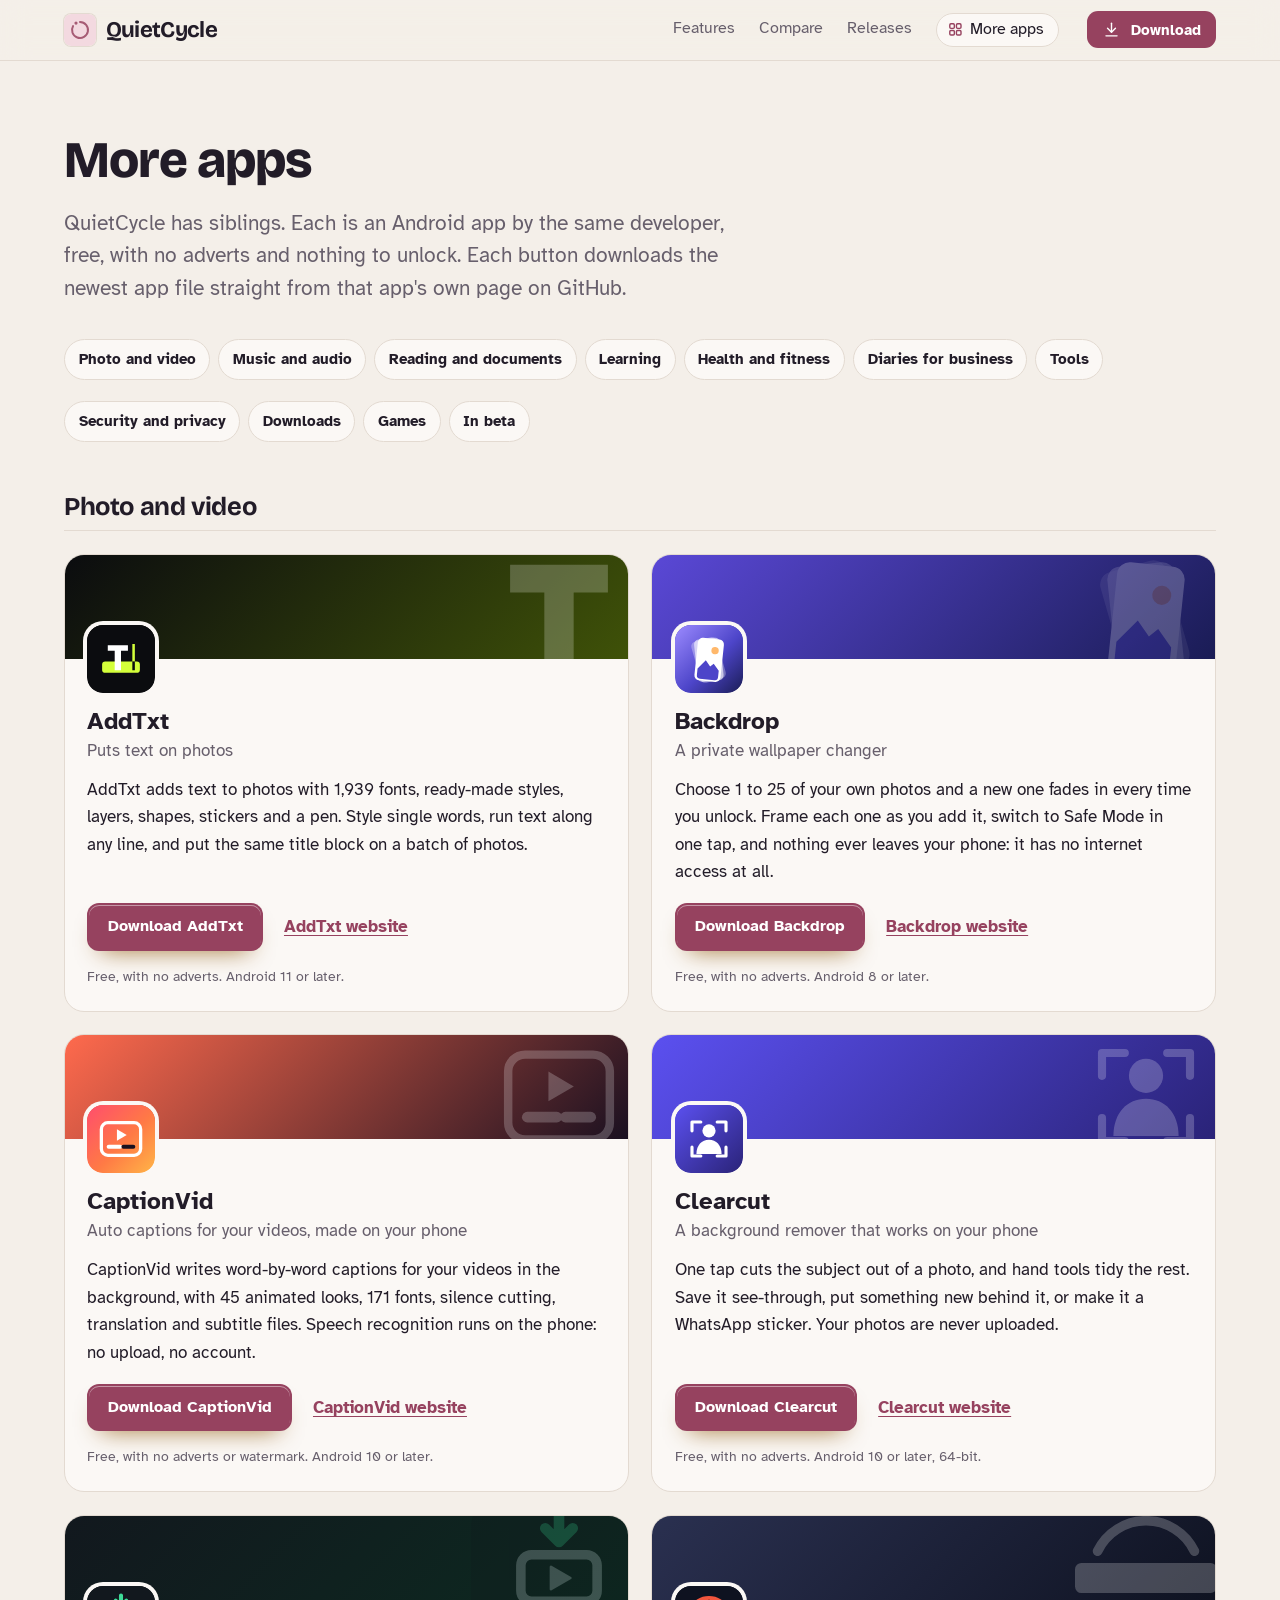
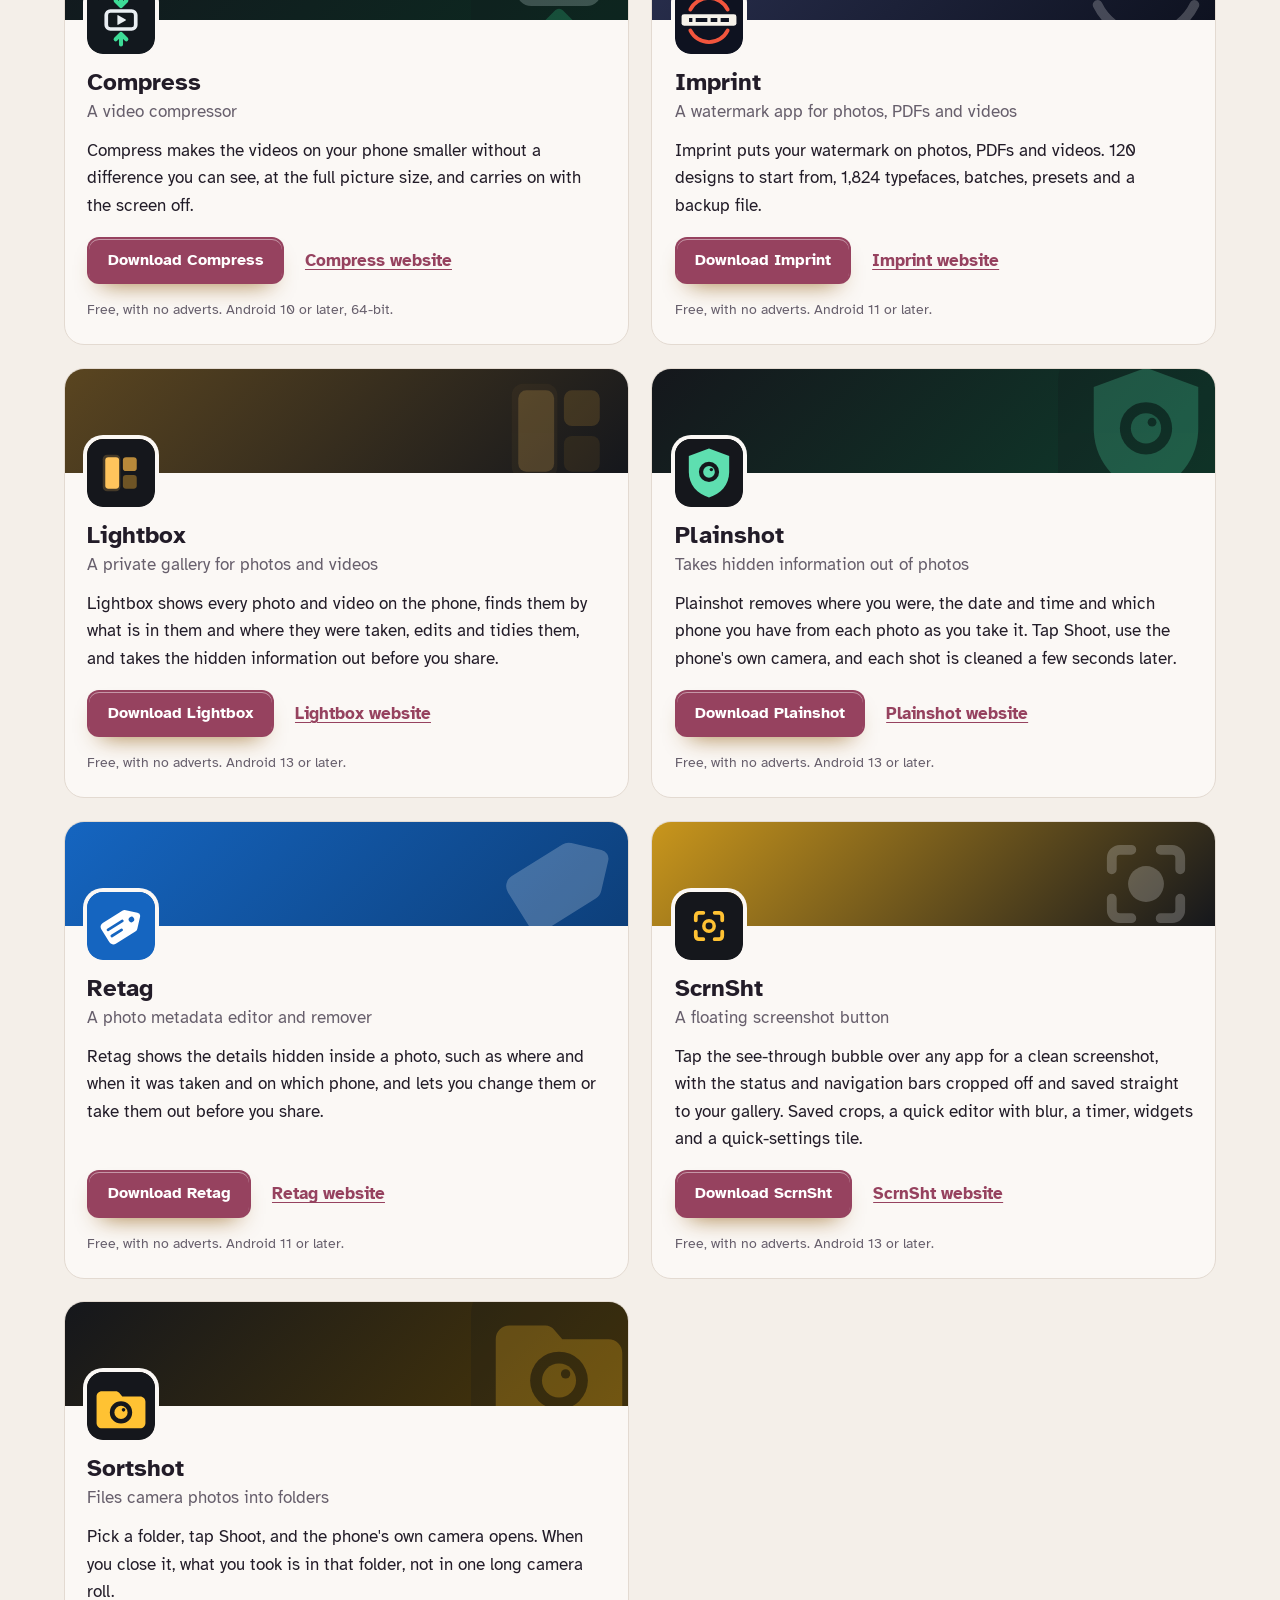
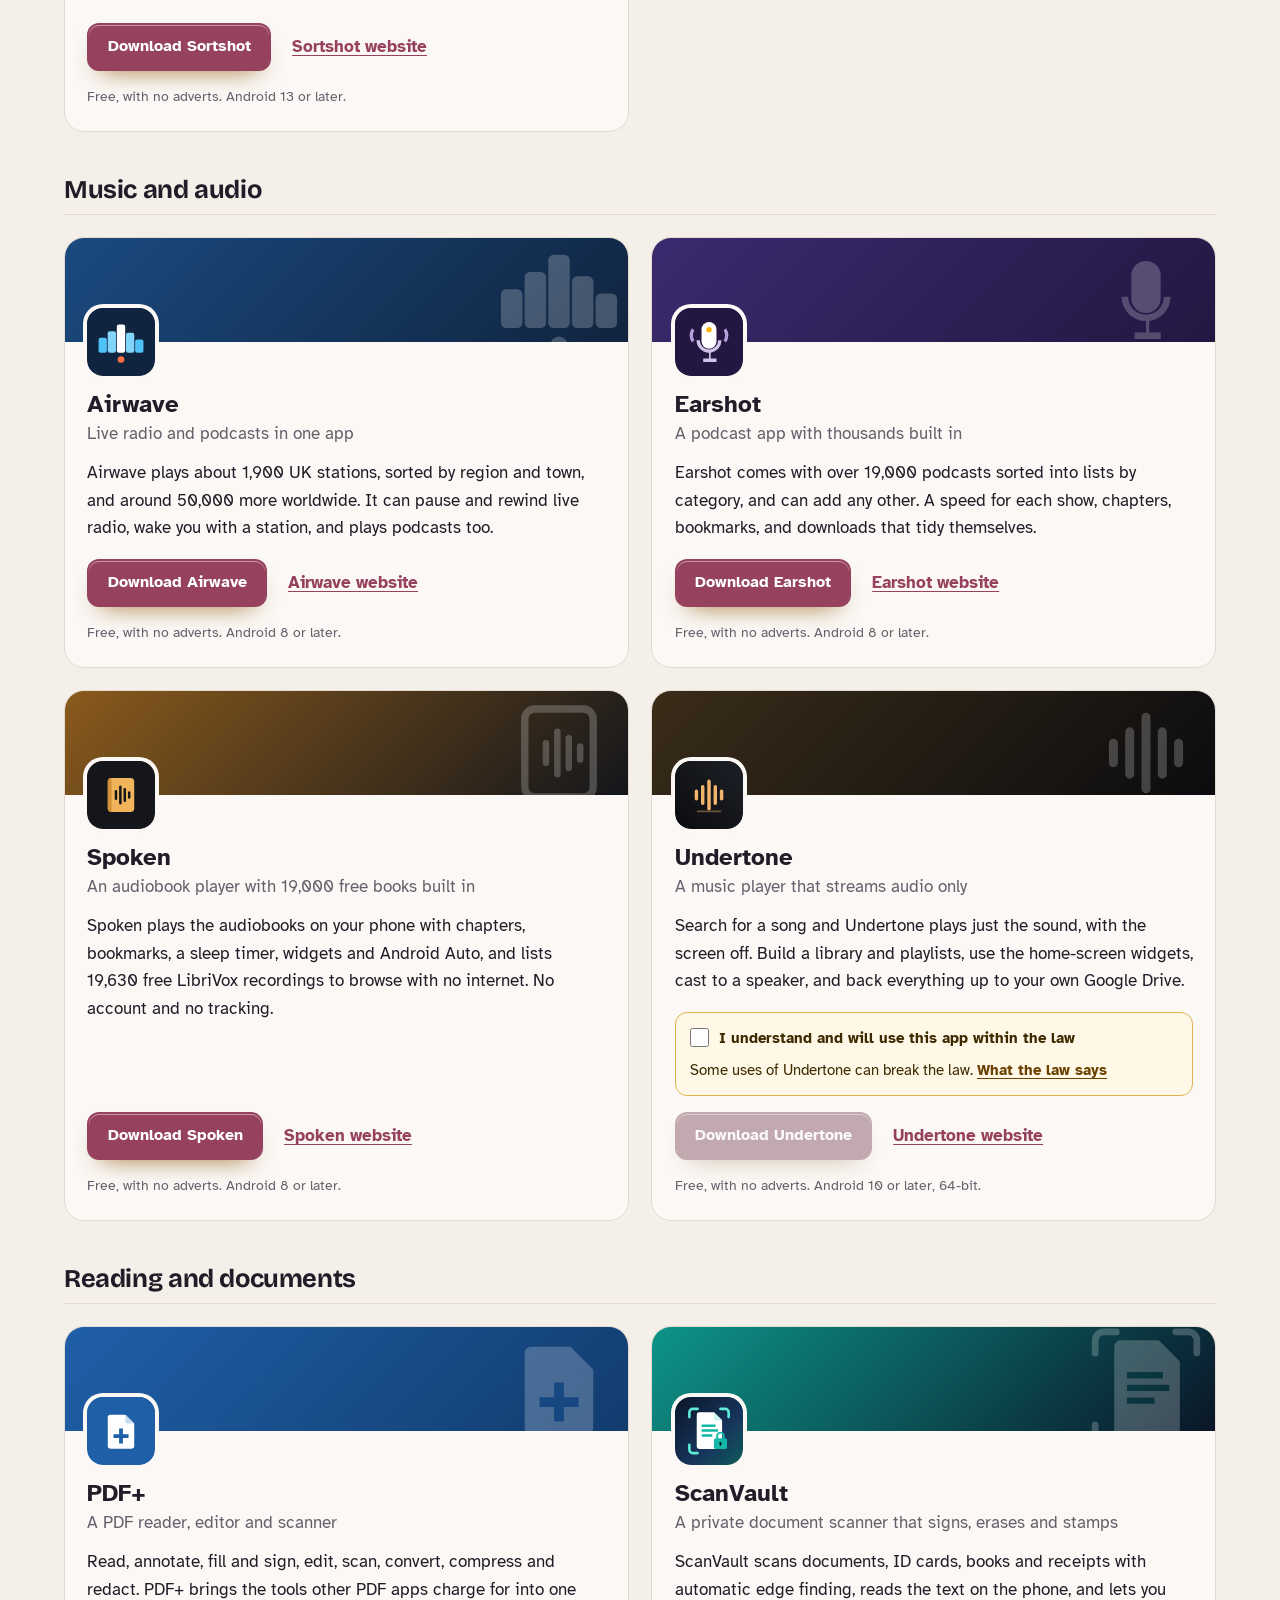
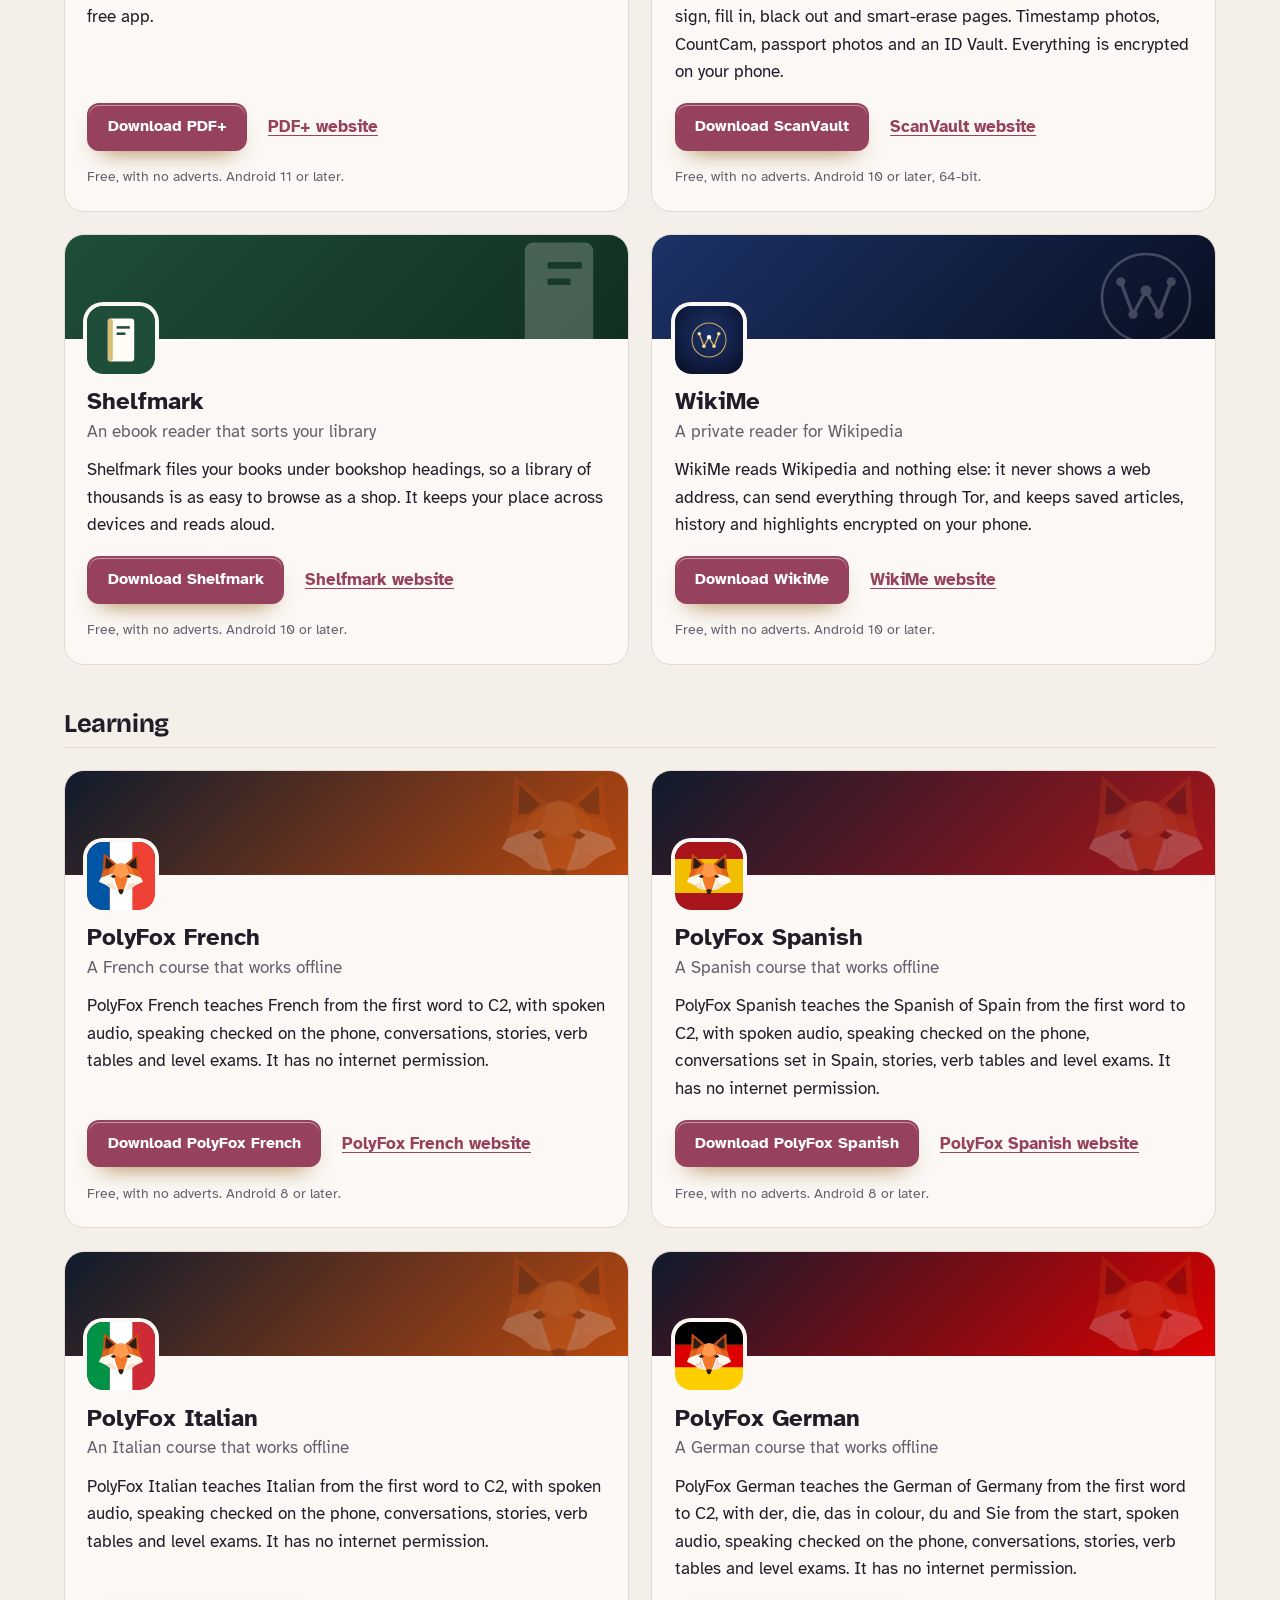
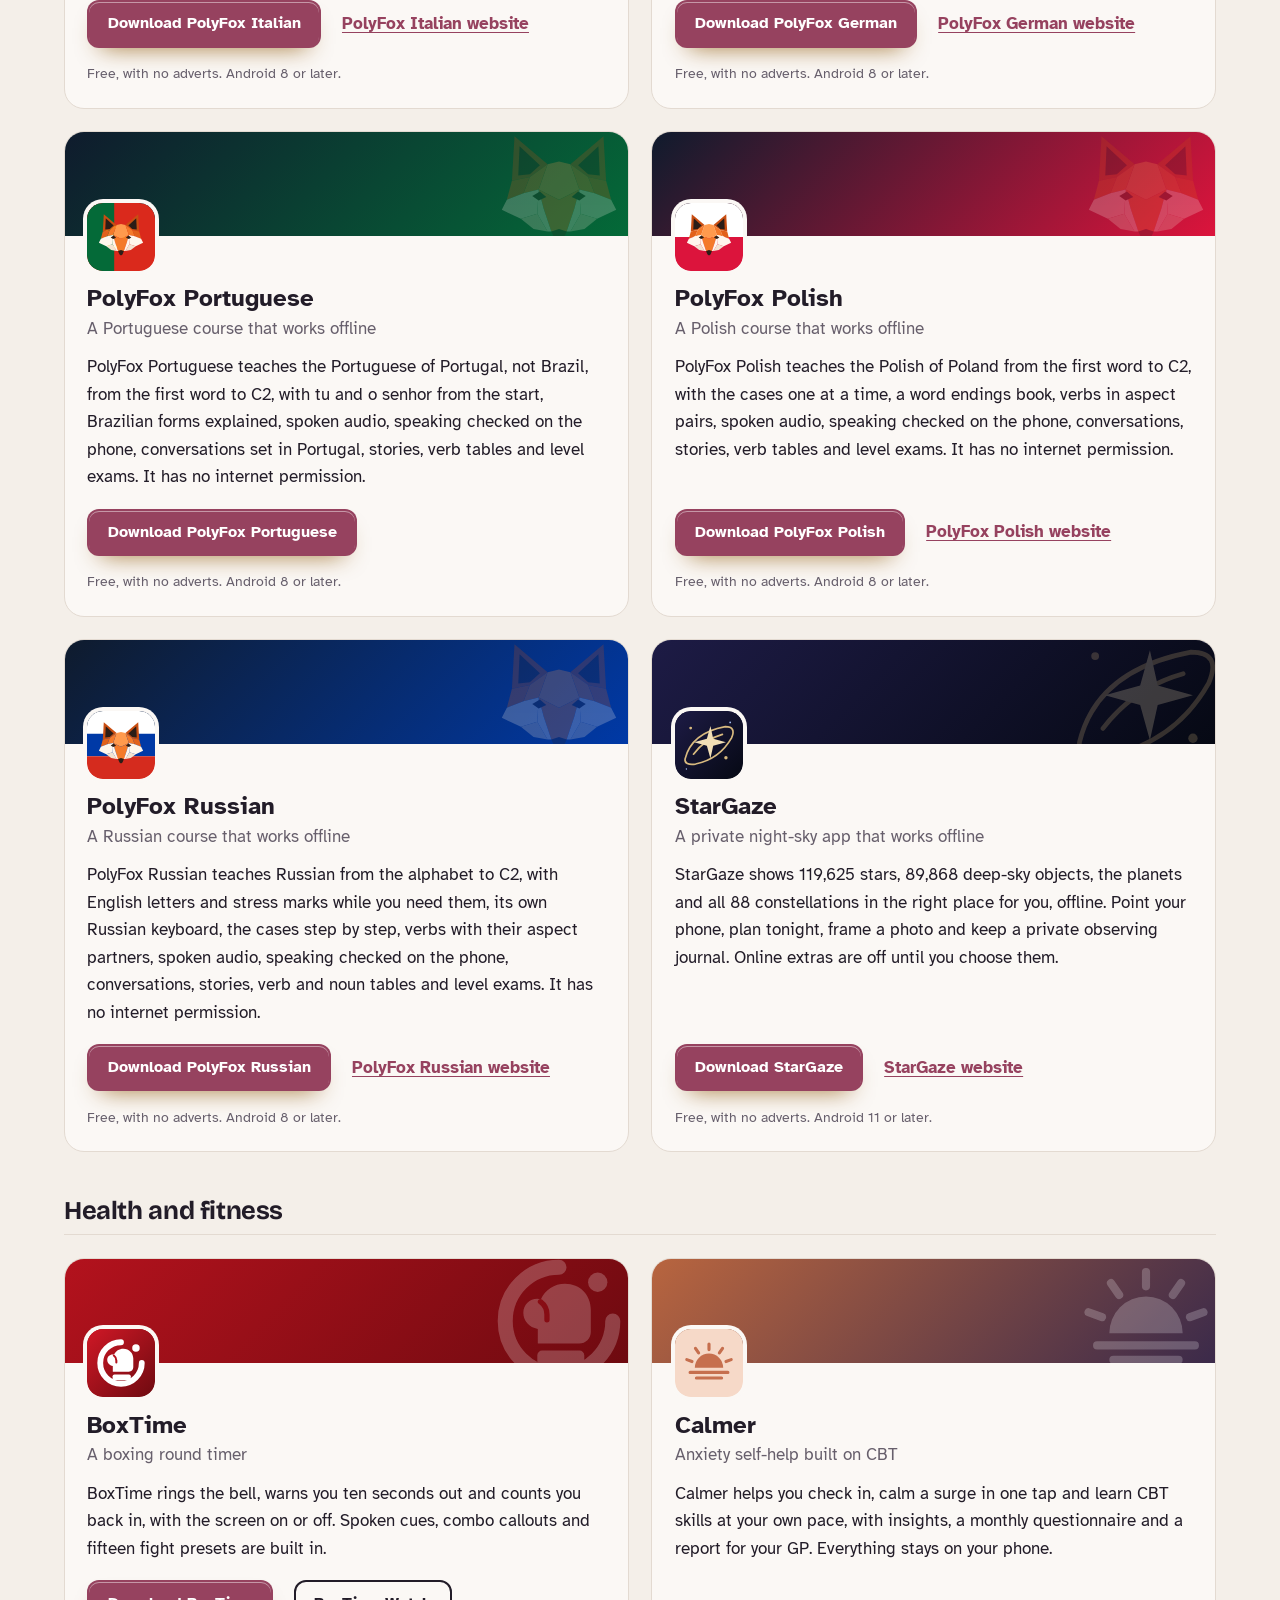
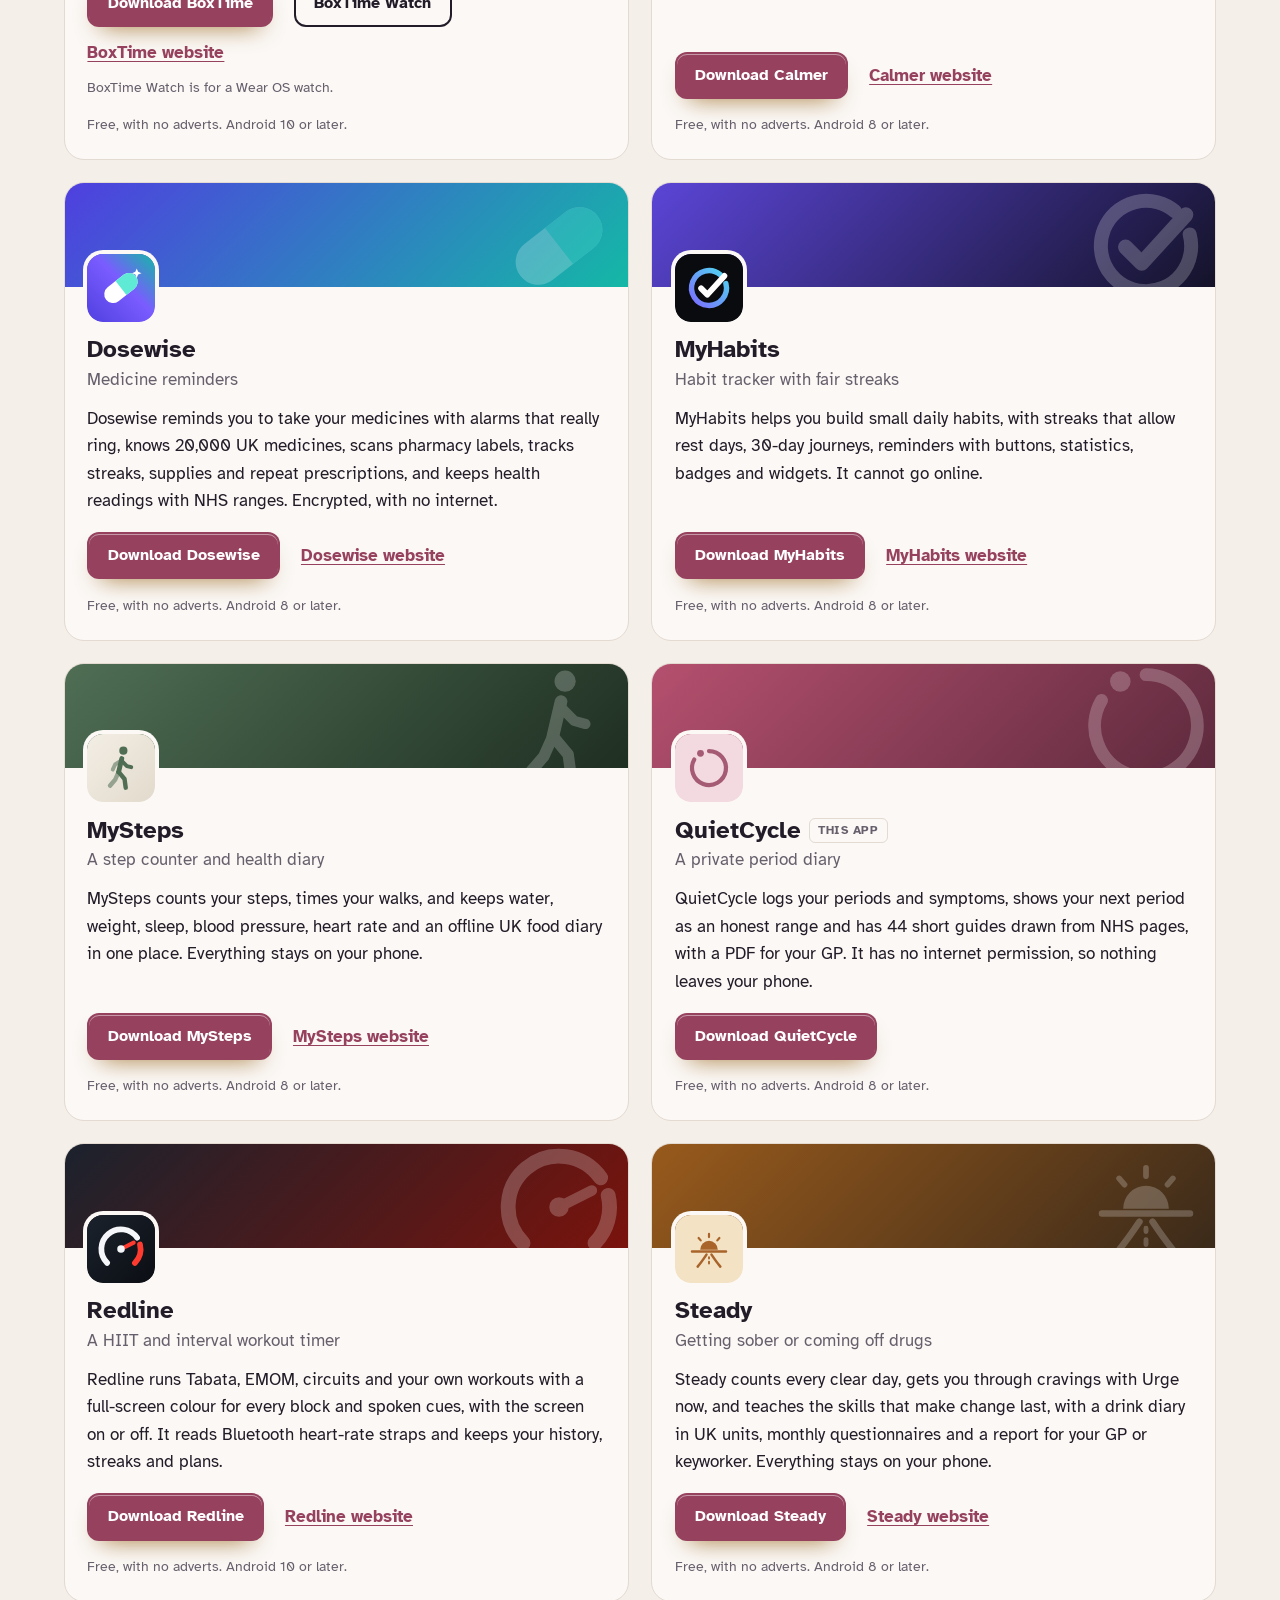
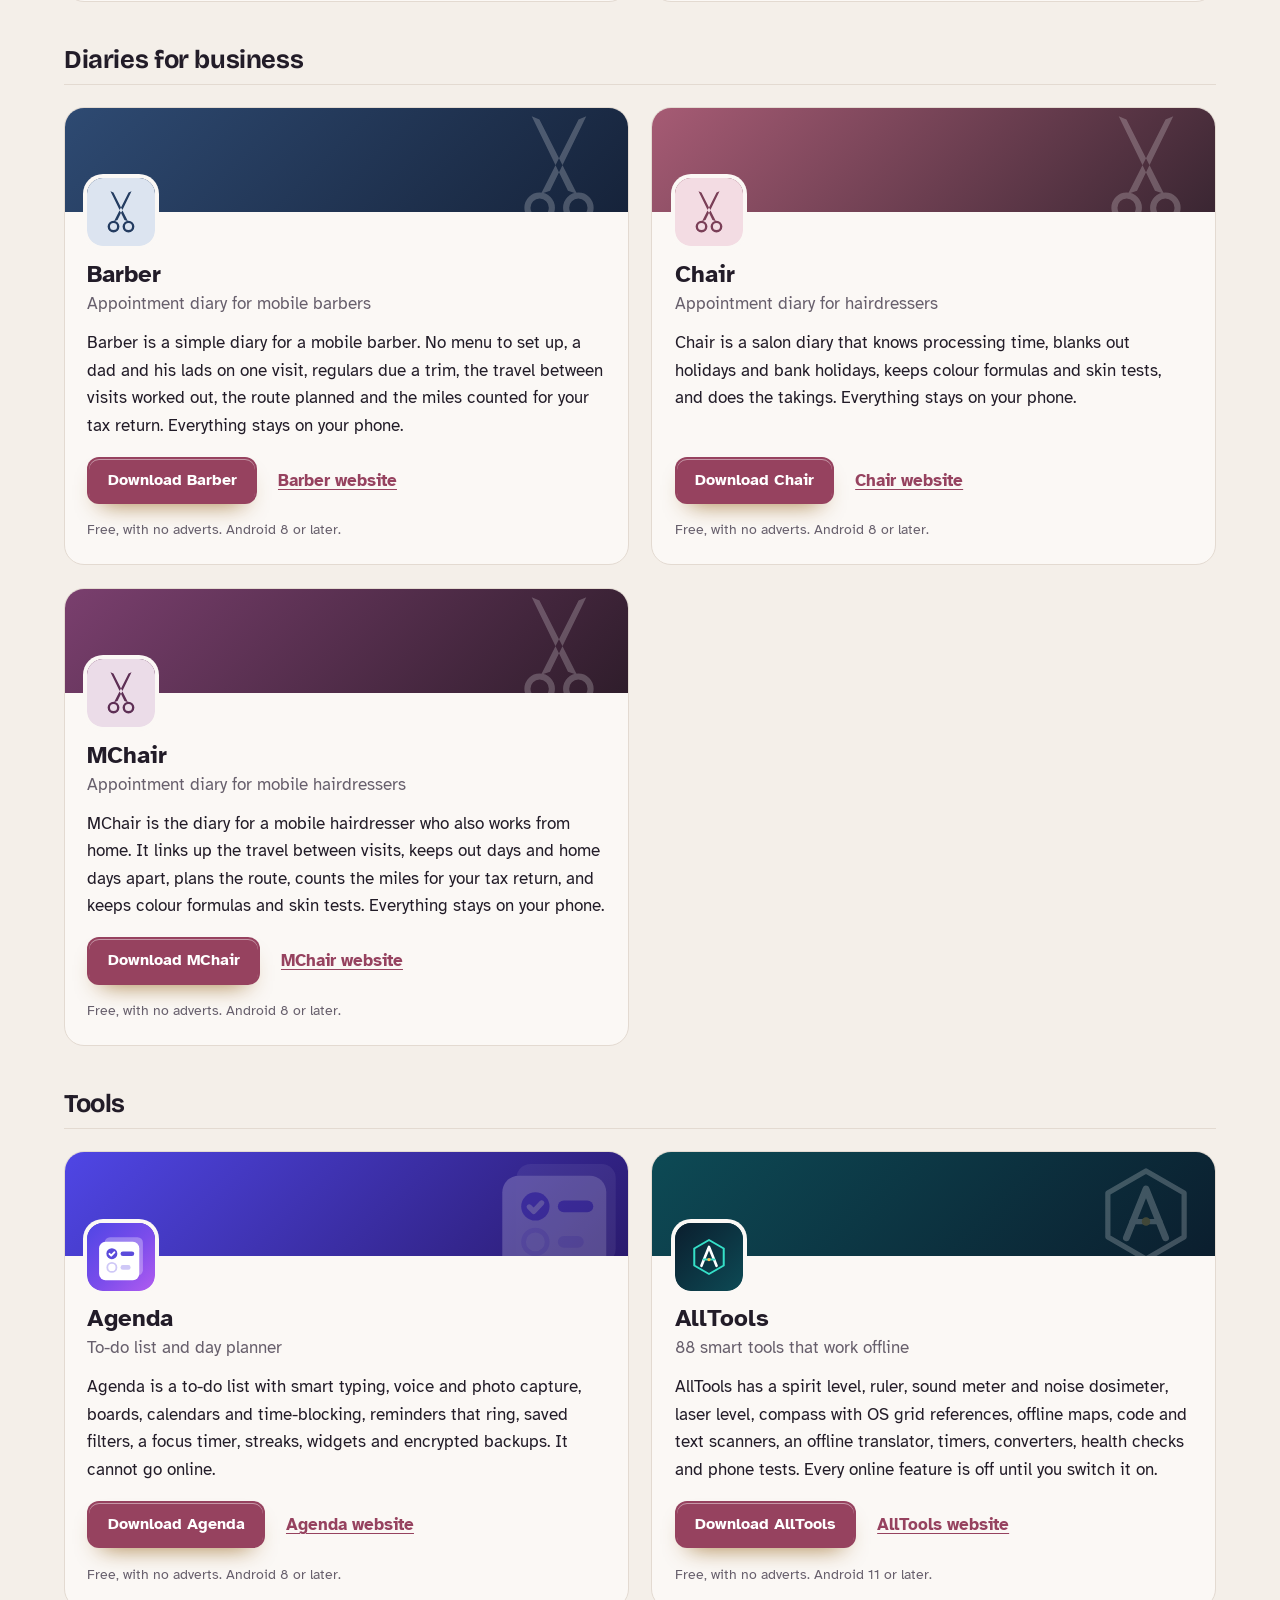
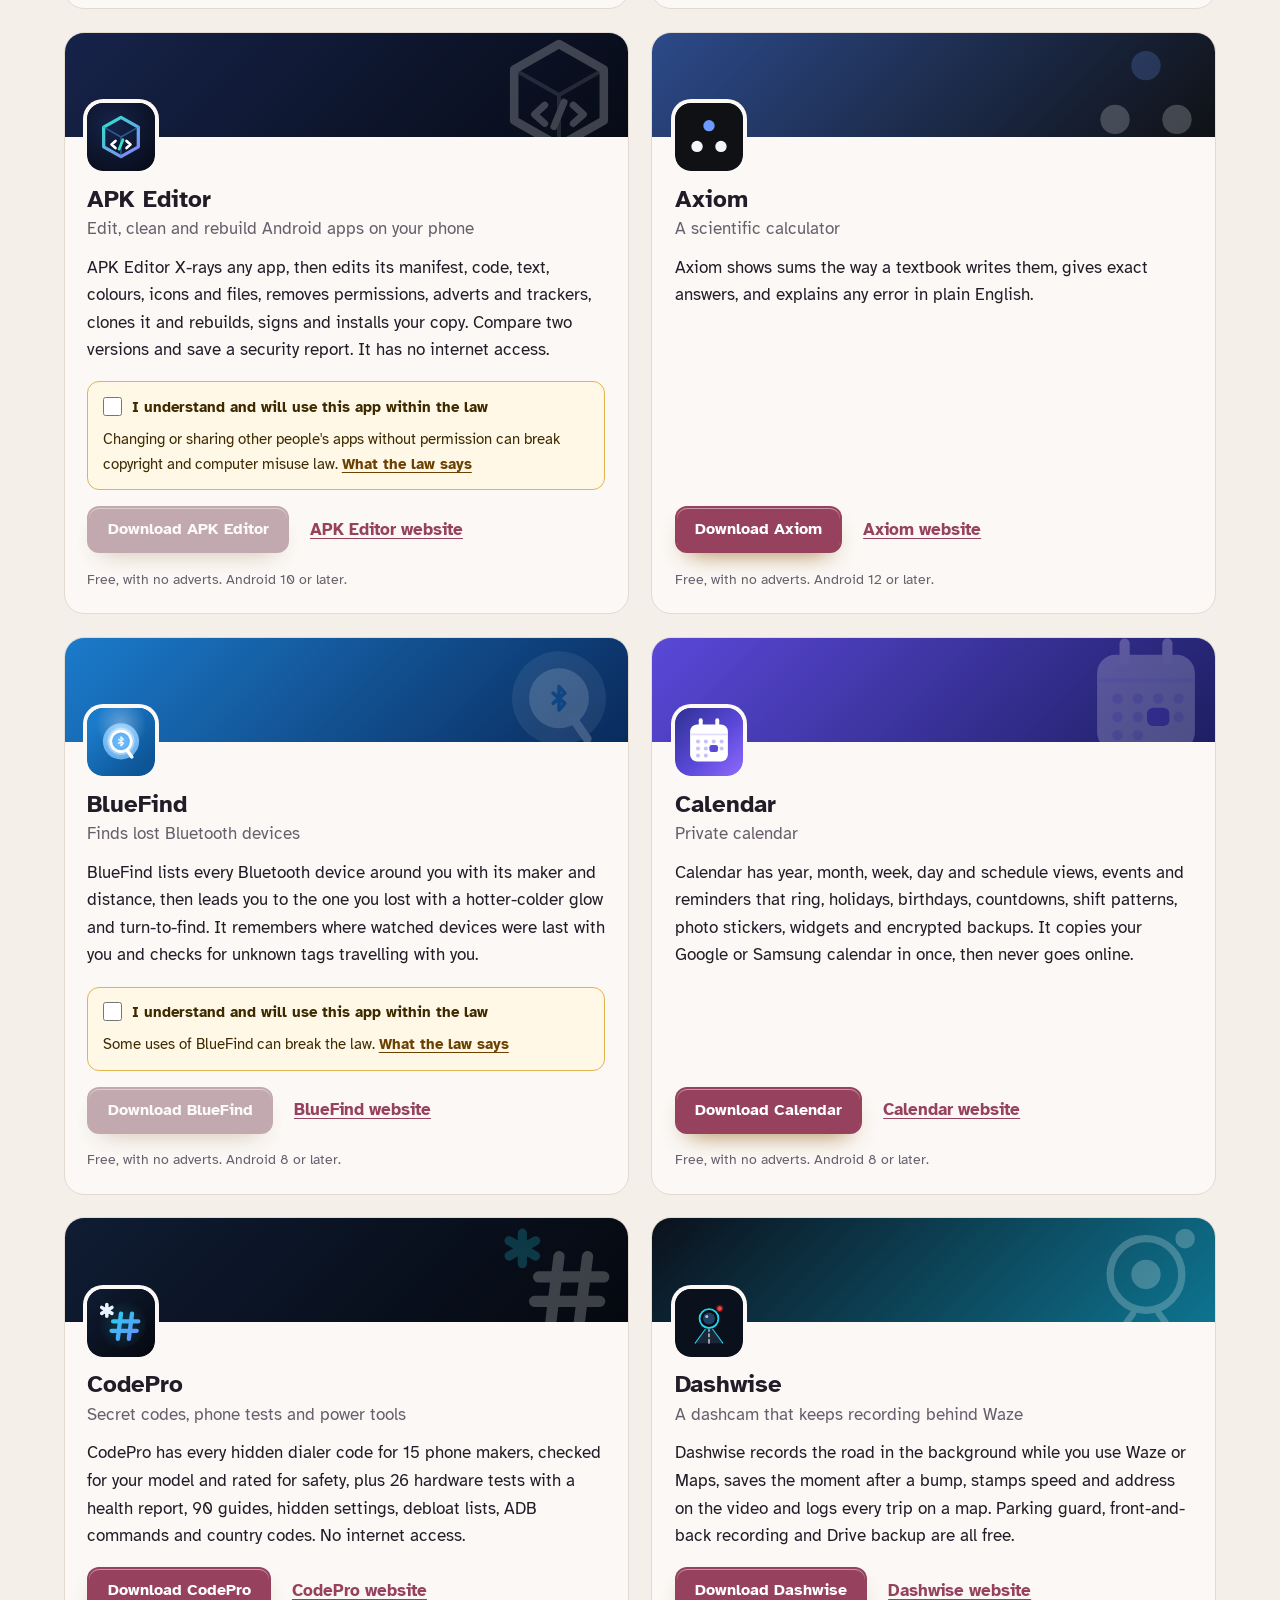
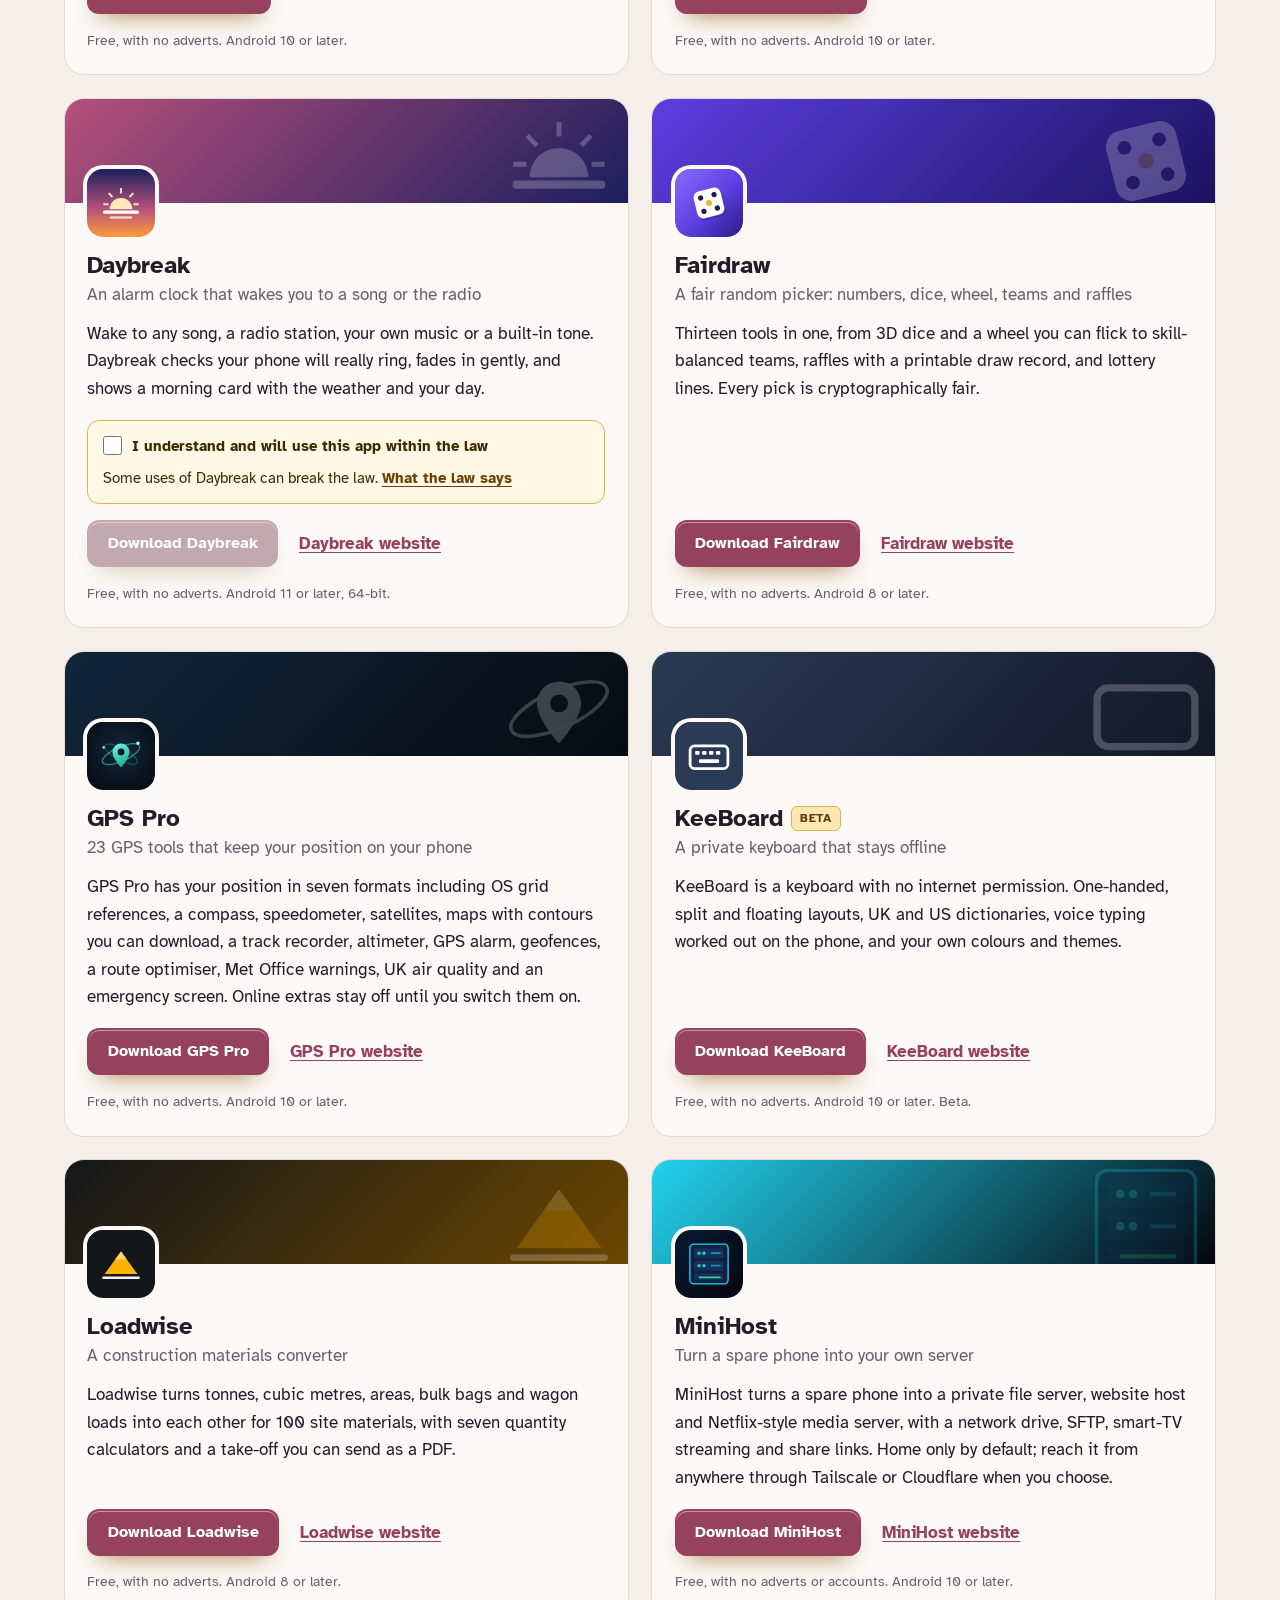
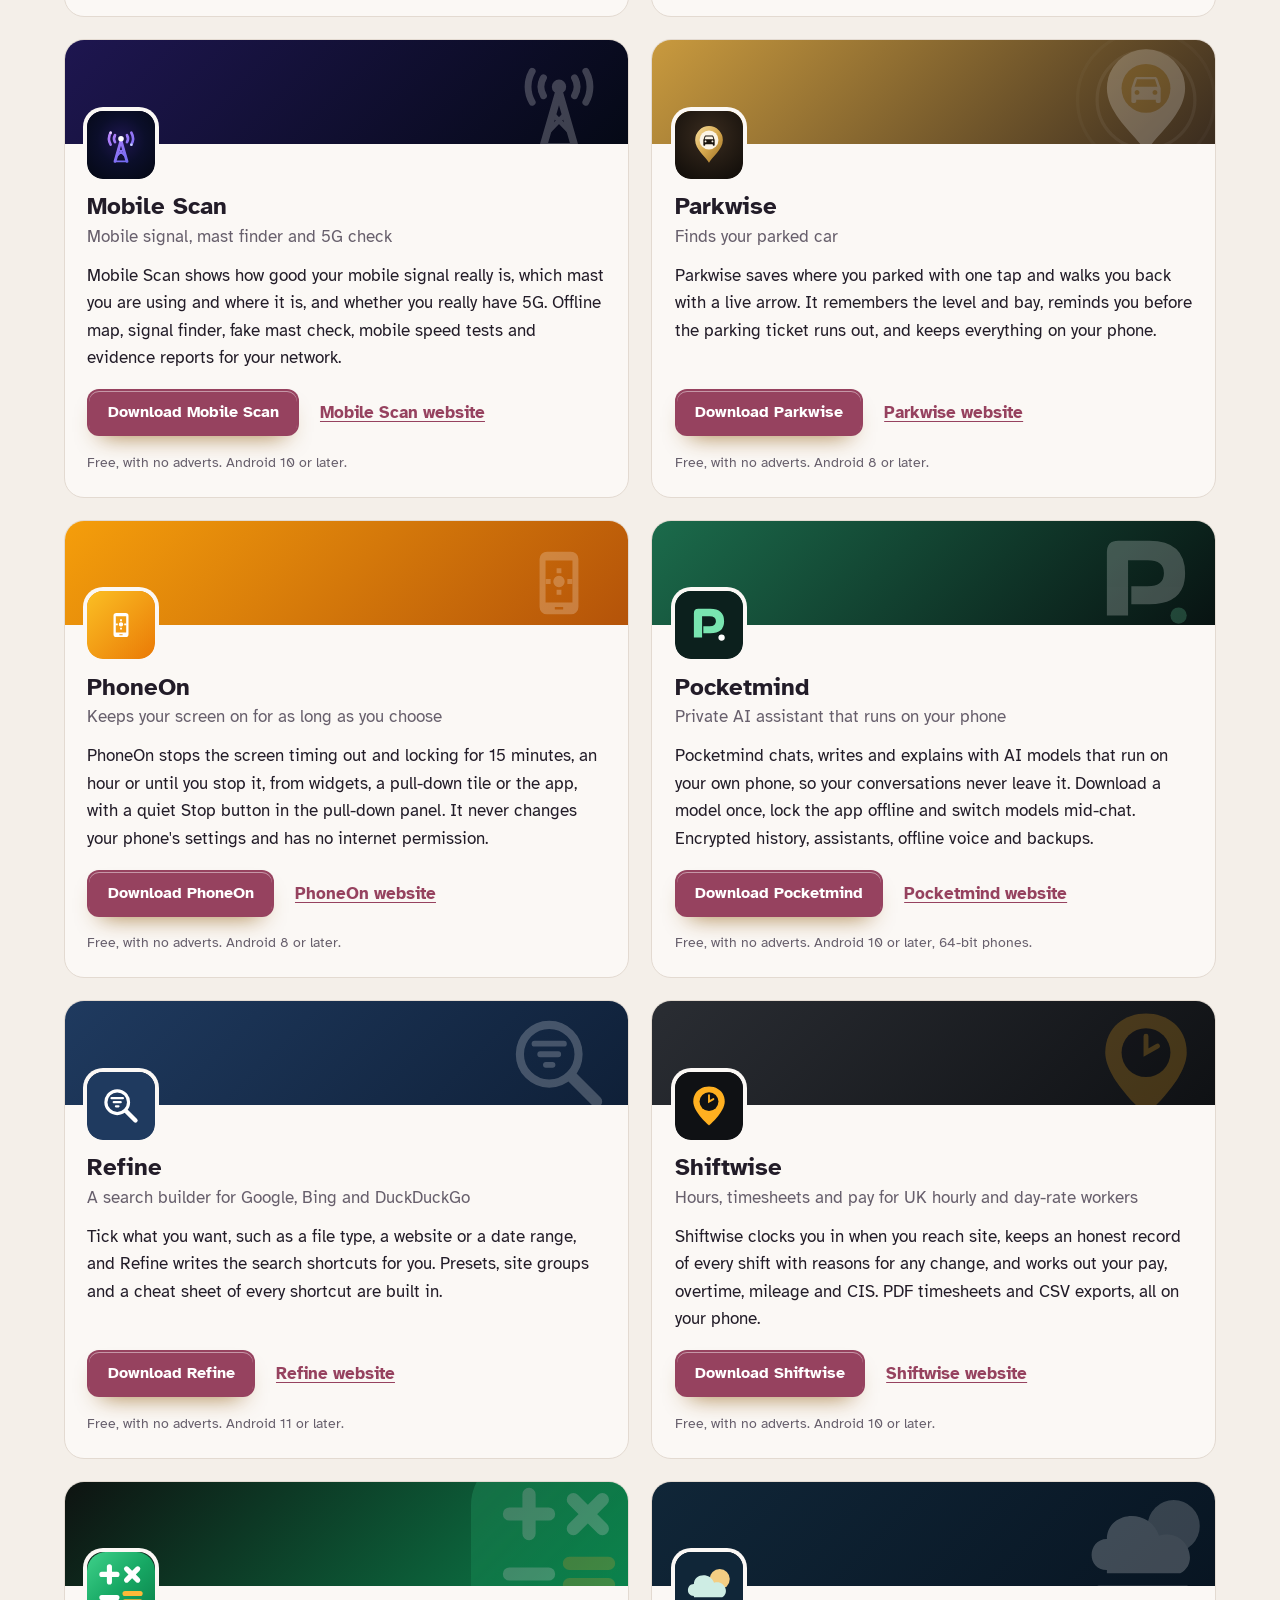
==== commit fa700918: "More apps: add APK Editor" ====
--- a/more-apps.html
+++ b/more-apps.html
@@ -4,7 +4,7 @@
 <meta charset="utf-8">
 <meta name="viewport" content="width=device-width, initial-scale=1">
 <title>More apps by the maker of QuietCycle</title>
-<meta name="description" content="All 94 free Android apps from the maker of QuietCycle, in one list by category, each with its download and a link to its website.">
+<meta name="description" content="All 95 free Android apps from the maker of QuietCycle, in one list by category, each with its download and a link to its website.">
 <meta name="author" content="Jonathan Jackson">
 <link rel="canonical" href="https://customgpter.github.io/quietcycle/more-apps.html">
 <meta name="theme-color" content="#f4efe9" media="(prefers-color-scheme: light)">
@@ -12,7 +12,7 @@
 <meta property="og:type" content="website">
 <meta property="og:site_name" content="QuietCycle">
 <meta property="og:title" content="More apps by the maker of QuietCycle">
-<meta property="og:description" content="All 94 free Android apps from the maker of QuietCycle, in one list by category, each with its download and a link to its website.">
+<meta property="og:description" content="All 95 free Android apps from the maker of QuietCycle, in one list by category, each with its download and a link to its website.">
 <meta property="og:url" content="https://customgpter.github.io/quietcycle/more-apps.html">
 <meta property="og:image" content="https://customgpter.github.io/quietcycle/assets/og.png">
 <meta property="og:image:width" content="1200">
@@ -85,7 +85,7 @@
 <li class="mapp" style="--b:#7a3f6e;--b2:#2f1d2b"><div class="mapp-cover" aria-hidden="true"><svg viewBox="0 0 108 108"><g transform="translate(54 54) scale(1.25) translate(-54 -52)"><path fill="#fff" fill-rule="evenodd" d="M37 70.5a7.5 7.5 0 1 0 15 0a7.5 7.5 0 1 0-15 0zM40 70.5a4.5 4.5 0 1 0 9 0a4.5 4.5 0 1 0-9 0zM56 70.5a7.5 7.5 0 1 0 15 0a7.5 7.5 0 1 0-15 0zM59 70.5a4.5 4.5 0 1 0 9 0a4.5 4.5 0 1 0-9 0z"/><path fill="#fff" d="M45.2 63.6 49.6 62.2 67.4 25.6 63.6 27.2zM62.8 63.6 58.4 62.2 40.6 25.6 44.4 27.2z"/><circle cx="54" cy="49.8" r="1.8" fill="none"/></g></svg></div><div class="mapp-body"><svg class="mapp-icon" viewBox="0 0 108 108" aria-hidden="true"><rect width="108" height="108" rx="24" fill="#EBDCE8"/><g transform="translate(54 54) scale(1.25) translate(-54 -52)"><path fill="#5E2F55" fill-rule="evenodd" d="M37 70.5a7.5 7.5 0 1 0 15 0a7.5 7.5 0 1 0-15 0zM40 70.5a4.5 4.5 0 1 0 9 0a4.5 4.5 0 1 0-9 0zM56 70.5a7.5 7.5 0 1 0 15 0a7.5 7.5 0 1 0-15 0zM59 70.5a4.5 4.5 0 1 0 9 0a4.5 4.5 0 1 0-9 0z"/><path fill="#5E2F55" d="M45.2 63.6 49.6 62.2 67.4 25.6 63.6 27.2zM62.8 63.6 58.4 62.2 40.6 25.6 44.4 27.2z"/><circle cx="54" cy="49.8" r="1.8" fill="#EBDCE8"/></g></svg><h3>MChair</h3><p class="mapp-kind">Appointment diary for mobile hairdressers</p><p class="mapp-say">MChair is the diary for a mobile hairdresser who also works from home. It links up the travel between visits, keeps out days and home days apart, plans the route, counts the miles for your tax return, and keeps colour formulas and skin tests. Everything stays on your phone.</p><p class="mapp-go"><a class="button" href="https://github.com/CustomGPTer/mchair/releases/latest/download/MChair.apk">Download MChair</a><a class="mapp-site" href="https://customgpter.github.io/mchair/">MChair website</a></p><p class="mapp-needs">Free, with no adverts. Android 8 or later.</p></div></li></ul></div>
 <div class="mapps-group" role="group" aria-labelledby="apps-tools"><h2 class="mapps-cat" id="apps-tools">Tools</h2>
 <ul class="mapps"><li class="mapp" style="--b:#4f46e5;--b2:#2a1a6e"><div class="mapp-cover" aria-hidden="true"><svg viewBox="0 0 108 108"><g transform="translate(54 56) scale(1.45) translate(-52 -56)"><rect x="34" y="33" width="42" height="42" rx="6" fill="#fff" fill-opacity=".3"/><rect x="28" y="38" width="44" height="42" rx="7" fill="#fff" fill-opacity=".95"/><circle cx="42" cy="51" r="6" fill="#5b4bdb"/><path d="M39.4 51.2l1.9 1.9 3.4-3.6" stroke="#fff" stroke-width="2.2" fill="none" stroke-linecap="round" stroke-linejoin="round"/><rect x="51.5" y="48.5" width="15" height="5" rx="2.5" fill="#5b4bdb"/><circle cx="42" cy="66" r="5" fill="none" stroke="#cfc8f7" stroke-width="2"/><rect x="51.5" y="63.5" width="11" height="5" rx="2.5" fill="#cfc8f7"/></g></svg></div><div class="mapp-body"><svg class="mapp-icon" viewBox="0 0 108 108" aria-hidden="true"><defs><linearGradient id="i-agenda-agi" x1="0" y1="0" x2="1" y2="1"><stop offset="0" stop-color="#4f46e5"/><stop offset=".55" stop-color="#7c4deb"/><stop offset="1" stop-color="#b15cf0"/></linearGradient></defs><rect width="108" height="108" rx="24" fill="url(#i-agenda-agi)"/><g transform="translate(54 56) scale(1.45) translate(-52 -56)"><rect x="34" y="33" width="42" height="42" rx="6" fill="#fff" fill-opacity=".3"/><rect x="28" y="38" width="44" height="42" rx="7" fill="#fff"/><circle cx="42" cy="51" r="6" fill="#5b4bdb"/><path d="M39.4 51.2l1.9 1.9 3.4-3.6" stroke="#fff" stroke-width="2.2" fill="none" stroke-linecap="round" stroke-linejoin="round"/><rect x="51.5" y="48.5" width="15" height="5" rx="2.5" fill="#5b4bdb"/><circle cx="42" cy="66" r="5" fill="none" stroke="#cfc8f7" stroke-width="2"/><rect x="51.5" y="63.5" width="11" height="5" rx="2.5" fill="#cfc8f7"/></g></svg><h3>Agenda</h3><p class="mapp-kind">To-do list and day planner</p><p class="mapp-say">Agenda is a to-do list with smart typing, voice and photo capture, boards, calendars and time-blocking, reminders that ring, saved filters, a focus timer, streaks, widgets and encrypted backups. It cannot go online.</p><p class="mapp-go"><a class="button" href="https://github.com/CustomGPTer/agenda/releases/latest/download/Agenda.apk">Download Agenda</a><a class="mapp-site" href="https://customgpter.github.io/agenda/">Agenda website</a></p><p class="mapp-needs">Free, with no adverts. Android 8 or later.</p></div></li>
-<li class="mapp" style="--b:#0d4a55;--b2:#0b1e2e"><div class="mapp-cover" aria-hidden="true"><svg viewBox="0 0 108 108"><path d="M54 27L77.4 40.5L77.4 67.5L54 81L30.6 67.5L30.6 40.5Z" stroke="#fff" stroke-width="3.2" stroke-linejoin="round" fill="none"/><path d="M42 68L54 38L66 68" stroke="#fff" stroke-width="4.2" stroke-linecap="round" stroke-linejoin="round" fill="none"/><path d="M45.5 58L62.5 58" stroke="#fff" stroke-width="3.2" stroke-linecap="round"/><circle cx="54" cy="58" r="2.6" fill="#ffc24b"/></svg></div><div class="mapp-body"><svg class="mapp-icon" viewBox="0 0 108 108" aria-hidden="true"><defs><linearGradient id="i-alltools-atbg" x1="0" y1="0" x2="1" y2="1"><stop offset="0" stop-color="#0b1e2e"/><stop offset="1" stop-color="#0d4a55"/></linearGradient></defs><rect width="108" height="108" rx="24" fill="url(#i-alltools-atbg)"/><path d="M54 27L77.4 40.5L77.4 67.5L54 81L30.6 67.5L30.6 40.5Z" stroke="#35e0c8" stroke-width="3.2" stroke-linejoin="round" fill="none"/><path d="M42 68L54 38L66 68" stroke="#fff" stroke-width="4.2" stroke-linecap="round" stroke-linejoin="round" fill="none"/><path d="M45.5 58L62.5 58" stroke="#35e0c8" stroke-width="3.2" stroke-linecap="round"/><circle cx="54" cy="58" r="2.6" fill="#ffc24b"/></svg><h3>AllTools</h3><p class="mapp-kind">88 smart tools that work offline</p><p class="mapp-say">AllTools has a spirit level, ruler, sound meter and noise dosimeter, laser level, compass with OS grid references, offline maps, code and text scanners, an offline translator, timers, converters, health checks and phone tests. Every online feature is off until you switch it on.</p><p class="mapp-go"><a class="button" href="https://github.com/CustomGPTer/alltools/releases/latest/download/AllTools.apk">Download AllTools</a><a class="mapp-site" href="https://customgpter.github.io/alltools/">AllTools website</a></p><p class="mapp-needs">Free, with no adverts. Android 11 or later.</p></div></li><li class="mapp" style="--b:#2c4a8a;--b2:#0f1115"><div class="mapp-cover" aria-hidden="true"><svg viewBox="0 0 108 108"><circle cx="54" cy="36" r="9" fill="#6c9bff"/><circle cx="35" cy="69" r="9" fill="#f3f5f8"/><circle cx="73" cy="69" r="9" fill="#f3f5f8"/></svg></div><div class="mapp-body"><svg class="mapp-icon" viewBox="0 0 108 108" aria-hidden="true"><rect width="108" height="108" rx="24" fill="#0f1115"/><circle cx="54" cy="36" r="9" fill="#6c9bff"/><circle cx="35" cy="69" r="9" fill="#f3f5f8"/><circle cx="73" cy="69" r="9" fill="#f3f5f8"/></svg><h3>Axiom</h3><p class="mapp-kind">A scientific calculator</p><p class="mapp-say">Axiom shows sums the way a textbook writes them, gives exact answers, and explains any error in plain English.</p><p class="mapp-go"><a class="button" href="https://github.com/CustomGPTer/axiom/releases/latest/download/Axiom.apk">Download Axiom</a><a class="mapp-site" href="https://customgpter.github.io/axiom/">Axiom website</a></p><p class="mapp-needs">Free, with no adverts. Android 12 or later.</p></div></li>
+<li class="mapp" style="--b:#0d4a55;--b2:#0b1e2e"><div class="mapp-cover" aria-hidden="true"><svg viewBox="0 0 108 108"><path d="M54 27L77.4 40.5L77.4 67.5L54 81L30.6 67.5L30.6 40.5Z" stroke="#fff" stroke-width="3.2" stroke-linejoin="round" fill="none"/><path d="M42 68L54 38L66 68" stroke="#fff" stroke-width="4.2" stroke-linecap="round" stroke-linejoin="round" fill="none"/><path d="M45.5 58L62.5 58" stroke="#fff" stroke-width="3.2" stroke-linecap="round"/><circle cx="54" cy="58" r="2.6" fill="#ffc24b"/></svg></div><div class="mapp-body"><svg class="mapp-icon" viewBox="0 0 108 108" aria-hidden="true"><defs><linearGradient id="i-alltools-atbg" x1="0" y1="0" x2="1" y2="1"><stop offset="0" stop-color="#0b1e2e"/><stop offset="1" stop-color="#0d4a55"/></linearGradient></defs><rect width="108" height="108" rx="24" fill="url(#i-alltools-atbg)"/><path d="M54 27L77.4 40.5L77.4 67.5L54 81L30.6 67.5L30.6 40.5Z" stroke="#35e0c8" stroke-width="3.2" stroke-linejoin="round" fill="none"/><path d="M42 68L54 38L66 68" stroke="#fff" stroke-width="4.2" stroke-linecap="round" stroke-linejoin="round" fill="none"/><path d="M45.5 58L62.5 58" stroke="#35e0c8" stroke-width="3.2" stroke-linecap="round"/><circle cx="54" cy="58" r="2.6" fill="#ffc24b"/></svg><h3>AllTools</h3><p class="mapp-kind">88 smart tools that work offline</p><p class="mapp-say">AllTools has a spirit level, ruler, sound meter and noise dosimeter, laser level, compass with OS grid references, offline maps, code and text scanners, an offline translator, timers, converters, health checks and phone tests. Every online feature is off until you switch it on.</p><p class="mapp-go"><a class="button" href="https://github.com/CustomGPTer/alltools/releases/latest/download/AllTools.apk">Download AllTools</a><a class="mapp-site" href="https://customgpter.github.io/alltools/">AllTools website</a></p><p class="mapp-needs">Free, with no adverts. Android 11 or later.</p></div></li><li class="mapp is-gated" style="--b:#16234a;--b2:#070b16"><div class="mapp-cover" aria-hidden="true"><svg viewBox="0 0 108 108"><g transform="translate(54 54) scale(1.25) translate(-54 -52)"><path d="M54 27L76 39.5L76 64.5L54 77L32 64.5L32 39.5Z" stroke="#fff" stroke-width="4.2" stroke-linejoin="round" fill="none"/><path d="M32 39.5L54 52L76 39.5M54 52L54 77" stroke="#fff" stroke-width="2" stroke-linecap="round" fill="none" opacity=".5"/><path d="M47 57L42 61.5L47 66M61 57L66 61.5L61 66" stroke="#fff" stroke-width="3.4" stroke-linecap="round" stroke-linejoin="round" fill="none"/><path d="M56.5 55.5L51.5 67.5" stroke="#fff" stroke-width="3.4" stroke-linecap="round"/></g></svg></div><div class="mapp-body"><svg class="mapp-icon" viewBox="0 0 108 108" aria-hidden="true"><defs><radialGradient id="i-apkeditor-aebg" cx="40" cy="34" r="96" gradientUnits="userSpaceOnUse"><stop offset="0" stop-color="#16234a"/><stop offset="1" stop-color="#070b16"/></radialGradient><linearGradient id="i-apkeditor-aehx" x1="32" y1="27" x2="76" y2="77" gradientUnits="userSpaceOnUse"><stop offset="0" stop-color="#2ee6c5"/><stop offset="1" stop-color="#8b7cff"/></linearGradient></defs><rect width="108" height="108" rx="24" fill="url(#i-apkeditor-aebg)"/><g transform="translate(54 54) scale(1.25) translate(-54 -52)"><path d="M54 27L76 39.5L76 64.5L54 77L32 64.5L32 39.5Z" stroke="url(#i-apkeditor-aehx)" stroke-width="4.2" stroke-linejoin="round" fill="none"/><path d="M32 39.5L54 52L76 39.5M54 52L54 77" stroke="#3d8fd6" stroke-width="2" stroke-linecap="round" fill="none" opacity=".55"/><path d="M47 57L42 61.5L47 66M61 57L66 61.5L61 66" stroke="#fff" stroke-width="3.4" stroke-linecap="round" stroke-linejoin="round" fill="none"/><path d="M56.5 55.5L51.5 67.5" stroke="#2ee6c5" stroke-width="3.4" stroke-linecap="round"/></g></svg><h3>APK Editor</h3><p class="mapp-kind">Edit, clean and rebuild Android apps on your phone</p><p class="mapp-say">APK Editor X-rays any app, then edits its manifest, code, text, colours, icons and files, removes permissions, adverts and trackers, clones it and rebuilds, signs and installs your copy. Compare two versions and save a security report. It has no internet access.</p><div class="mapp-law" data-gate><label><input type="checkbox"> I understand and will use this app within the law</label><p>Changing or sharing other people's apps without permission can break copyright and computer misuse law. <a href="https://customgpter.github.io/apkeditor/terms.html#law">What the law says</a></p><noscript><p>Turn on JavaScript to download, or use the <a href="https://customgpter.github.io/apkeditor/">APK Editor website</a>.</p></noscript></div><p class="mapp-go"><a class="button" data-href="https://github.com/CustomGPTer/apkeditor/releases/latest/download/APKEditor.apk" aria-disabled="true" role="link" tabindex="-1">Download APK Editor</a><a class="mapp-site" href="https://customgpter.github.io/apkeditor/">APK Editor website</a></p><p class="mapp-needs">Free, with no adverts. Android 10 or later.</p></div></li><li class="mapp" style="--b:#2c4a8a;--b2:#0f1115"><div class="mapp-cover" aria-hidden="true"><svg viewBox="0 0 108 108"><circle cx="54" cy="36" r="9" fill="#6c9bff"/><circle cx="35" cy="69" r="9" fill="#f3f5f8"/><circle cx="73" cy="69" r="9" fill="#f3f5f8"/></svg></div><div class="mapp-body"><svg class="mapp-icon" viewBox="0 0 108 108" aria-hidden="true"><rect width="108" height="108" rx="24" fill="#0f1115"/><circle cx="54" cy="36" r="9" fill="#6c9bff"/><circle cx="35" cy="69" r="9" fill="#f3f5f8"/><circle cx="73" cy="69" r="9" fill="#f3f5f8"/></svg><h3>Axiom</h3><p class="mapp-kind">A scientific calculator</p><p class="mapp-say">Axiom shows sums the way a textbook writes them, gives exact answers, and explains any error in plain English.</p><p class="mapp-go"><a class="button" href="https://github.com/CustomGPTer/axiom/releases/latest/download/Axiom.apk">Download Axiom</a><a class="mapp-site" href="https://customgpter.github.io/axiom/">Axiom website</a></p><p class="mapp-needs">Free, with no adverts. Android 12 or later.</p></div></li>
 <li class="mapp is-gated" style="--b:#1b7bcb;--b2:#0a2a5c"><div class="mapp-cover" aria-hidden="true"><svg viewBox="0 0 108 108"><circle cx="54" cy="52.92" r="28.8" fill="#fff" fill-opacity=".35"/><path d="M63 65.88L71.28 77.76" stroke="#fff" stroke-width="5.4" stroke-linecap="round"/><circle cx="54" cy="52.92" r="18.36" fill="#fff" fill-opacity=".95"/><path d="M50.4 49.75L57.6 56.09L54 60.12L54 45.72L57.6 49.75L50.4 56.09" fill="none" stroke="#1B7BCB" stroke-width="2.2" stroke-linecap="round" stroke-linejoin="round"/></svg></div><div class="mapp-body"><svg class="mapp-icon" viewBox="0 0 108 108" aria-hidden="true"><defs><linearGradient id="i-bluefind-bfa" gradientUnits="userSpaceOnUse" x1="18" y1="18" x2="90" y2="90"><stop offset="0" stop-color="#1B7BCB"/><stop offset="1" stop-color="#0D5596"/></linearGradient><radialGradient id="i-bluefind-bfb" gradientUnits="userSpaceOnUse" cx="54" cy="26" r="40"><stop offset="0" stop-color="#fff" stop-opacity=".33"/><stop offset="1" stop-color="#fff" stop-opacity="0"/></radialGradient><radialGradient id="i-bluefind-bfc" gradientUnits="userSpaceOnUse" cx="54" cy="39.6" r="39.6"><stop offset="0" stop-color="#B7E0FF"/><stop offset=".6" stop-color="#7FC0F5"/><stop offset="1" stop-color="#6AB0EC"/></radialGradient><radialGradient id="i-bluefind-bfd" gradientUnits="userSpaceOnUse" cx="54" cy="52.92" r="14.4"><stop offset="0" stop-color="#79C3FF"/><stop offset="1" stop-color="#5AAEF5"/></radialGradient></defs><rect width="108" height="108" rx="24" fill="url(#i-bluefind-bfa)"/><rect width="108" height="108" rx="24" fill="url(#i-bluefind-bfb)"/><circle cx="54" cy="52.92" r="28.8" fill="url(#i-bluefind-bfc)"/><circle cx="54" cy="52.92" r="21.6" fill="#fff" fill-opacity=".35"/><path d="M63 65.88L71.28 77.76" stroke="#fff" stroke-width="5.4" stroke-linecap="round"/><circle cx="54" cy="52.92" r="18.36" fill="#fff"/><circle cx="54" cy="52.92" r="14.04" fill="url(#i-bluefind-bfd)"/><path d="M50.4 49.75L57.6 56.09L54 60.12L54 45.72L57.6 49.75L50.4 56.09" fill="none" stroke="#fff" stroke-width="1.87" stroke-linecap="round" stroke-linejoin="round"/></svg><h3>BlueFind</h3><p class="mapp-kind">Finds lost Bluetooth devices</p><p class="mapp-say">BlueFind lists every Bluetooth device around you with its maker and distance, then leads you to the one you lost with a hotter-colder glow and turn-to-find. It remembers where watched devices were last with you and checks for unknown tags travelling with you.</p><div class="mapp-law" data-gate><label><input type="checkbox"> I understand and will use this app within the law</label><p>Some uses of BlueFind can break the law. <a href="https://customgpter.github.io/bluefind/terms.html#law">What the law says</a></p><noscript><p>Turn on JavaScript to download, or use the <a href="https://customgpter.github.io/bluefind/">BlueFind website</a>.</p></noscript></div><p class="mapp-go"><a class="button" data-href="https://github.com/CustomGPTer/bluefind/releases/latest/download/BlueFind.apk" aria-disabled="true" role="link" tabindex="-1">Download BlueFind</a><a class="mapp-site" href="https://customgpter.github.io/bluefind/">BlueFind website</a></p><p class="mapp-needs">Free, with no adverts. Android 8 or later.</p></div></li>
 <li class="mapp" style="--b:#5a48d8;--b2:#1d1f63"><div class="mapp-cover" aria-hidden="true"><svg viewBox="0 0 108 108"><g transform="translate(54 55) scale(1.25) translate(-54 -55)"><path d="M39,32 h30 a9,9 0 0 1 9,9 v29 a9,9 0 0 1 -9,9 h-30 a9,9 0 0 1 -9,-9 v-29 a9,9 0 0 1 9,-9 z" fill="#fff" fill-opacity=".95"/><rect x="41" y="24" width="5" height="13" rx="2.5" fill="#fff"/><rect x="62" y="24" width="5" height="13" rx="2.5" fill="#fff"/><rect x="30" y="43.5" width="48" height="2.2" fill="#e3deff"/><g fill="#c9c2f7"><circle cx="40" cy="53.5" r="2.6"/><circle cx="50" cy="53.5" r="2.6"/><circle cx="60" cy="53.5" r="2.6"/><circle cx="70" cy="53.5" r="2.6"/><circle cx="40" cy="62.5" r="2.6"/><circle cx="50" cy="62.5" r="2.6"/><circle cx="70" cy="62.5" r="2.6"/><circle cx="40" cy="71.5" r="2.6"/><circle cx="50" cy="71.5" r="2.6"/></g><rect x="54.5" y="58" width="11" height="9" rx="3" fill="#5a48d8"/></g></svg></div><div class="mapp-body"><svg class="mapp-icon" viewBox="0 0 108 108" aria-hidden="true"><defs><linearGradient id="i-calendar-cli" x1="0" y1="0" x2="1" y2="1"><stop offset="0" stop-color="#2e3192"/><stop offset=".55" stop-color="#5a48d8"/><stop offset="1" stop-color="#8f6bff"/></linearGradient></defs><rect width="108" height="108" rx="24" fill="url(#i-calendar-cli)"/><g transform="translate(54 55) scale(1.25) translate(-54 -55)"><path d="M39,32 h30 a9,9 0 0 1 9,9 v29 a9,9 0 0 1 -9,9 h-30 a9,9 0 0 1 -9,-9 v-29 a9,9 0 0 1 9,-9 z" fill="#fff"/><rect x="41" y="24" width="5" height="13" rx="2.5" fill="#fff"/><rect x="62" y="24" width="5" height="13" rx="2.5" fill="#fff"/><rect x="30" y="43.5" width="48" height="2.2" fill="#e3deff"/><g fill="#c9c2f7"><circle cx="40" cy="53.5" r="2.6"/><circle cx="50" cy="53.5" r="2.6"/><circle cx="60" cy="53.5" r="2.6"/><circle cx="70" cy="53.5" r="2.6"/><circle cx="40" cy="62.5" r="2.6"/><circle cx="50" cy="62.5" r="2.6"/><circle cx="70" cy="62.5" r="2.6"/><circle cx="40" cy="71.5" r="2.6"/><circle cx="50" cy="71.5" r="2.6"/></g><rect x="54.5" y="58" width="11" height="9" rx="3" fill="#5a48d8"/></g></svg><h3>Calendar</h3><p class="mapp-kind">Private calendar</p><p class="mapp-say">Calendar has year, month, week, day and schedule views, events and reminders that ring, holidays, birthdays, countdowns, shift patterns, photo stickers, widgets and encrypted backups. It copies your Google or Samsung calendar in once, then never goes online.</p><p class="mapp-go"><a class="button" href="https://github.com/CustomGPTer/calendar/releases/latest/download/Calendar.apk">Download Calendar</a><a class="mapp-site" href="https://customgpter.github.io/calendar/">Calendar website</a></p><p class="mapp-needs">Free, with no adverts. Android 8 or later.</p></div></li>
 <li class="mapp" style="--b:#0f1c33;--b2:#05080f"><div class="mapp-cover" aria-hidden="true"><svg viewBox="0 0 108 108"><g transform="translate(54 54) scale(1.25) translate(-54 -54)"><path d="M54 42L50 74M68 42L64 74M44 52L76 52M42 64L74 64" fill="none" stroke="#fff" stroke-width="5.5" stroke-linecap="round"/><path d="M36 30.5L36 45.5M29.5 34.25L42.5 41.75M29.5 41.75L42.5 34.25" fill="none" stroke="#22D3EE" stroke-width="4.5" stroke-linecap="round"/></g></svg></div><div class="mapp-body"><svg class="mapp-icon" viewBox="0 0 108 108" aria-hidden="true"><defs><linearGradient id="i-codepro-cpbg" x1="0" y1="0" x2="1" y2="1"><stop offset="0" stop-color="#0F1C33"/><stop offset="1" stop-color="#05080F"/></linearGradient><radialGradient id="i-codepro-cpgl" cx="58" cy="58" r="40" gradientUnits="userSpaceOnUse"><stop offset="0" stop-color="#22D3EE" stop-opacity=".2"/><stop offset="1" stop-color="#22D3EE" stop-opacity="0"/></radialGradient><linearGradient id="i-codepro-cphs" x1="42" y1="42" x2="76" y2="74" gradientUnits="userSpaceOnUse"><stop offset="0" stop-color="#22D3EE"/><stop offset="1" stop-color="#6E8BFF"/></linearGradient></defs><rect width="108" height="108" rx="24" fill="url(#i-codepro-cpbg)"/><circle cx="54" cy="54" r="40" fill="url(#i-codepro-cpgl)"/><g transform="translate(54 54) scale(1.25) translate(-54 -54)"><path d="M54 42L50 74M68 42L64 74M44 52L76 52M42 64L74 64" fill="none" stroke="url(#i-codepro-cphs)" stroke-width="5.5" stroke-linecap="round"/><path d="M36 30.5L36 45.5M29.5 34.25L42.5 41.75M29.5 41.75L42.5 34.25" fill="none" stroke="#EAF2FF" stroke-width="4.5" stroke-linecap="round"/></g></svg><h3>CodePro</h3><p class="mapp-kind">Secret codes, phone tests and power tools</p><p class="mapp-say">CodePro has every hidden dialer code for 15 phone makers, checked for your model and rated for safety, plus 26 hardware tests with a health report, 90 guides, hidden settings, debloat lists, ADB commands and country codes. No internet access.</p><p class="mapp-go"><a class="button" href="https://github.com/CustomGPTer/codepro/releases/latest/download/CodePro.apk">Download CodePro</a><a class="mapp-site" href="https://customgpter.github.io/codepro/">CodePro website</a></p><p class="mapp-needs">Free, with no adverts. Android 10 or later.</p></div></li>
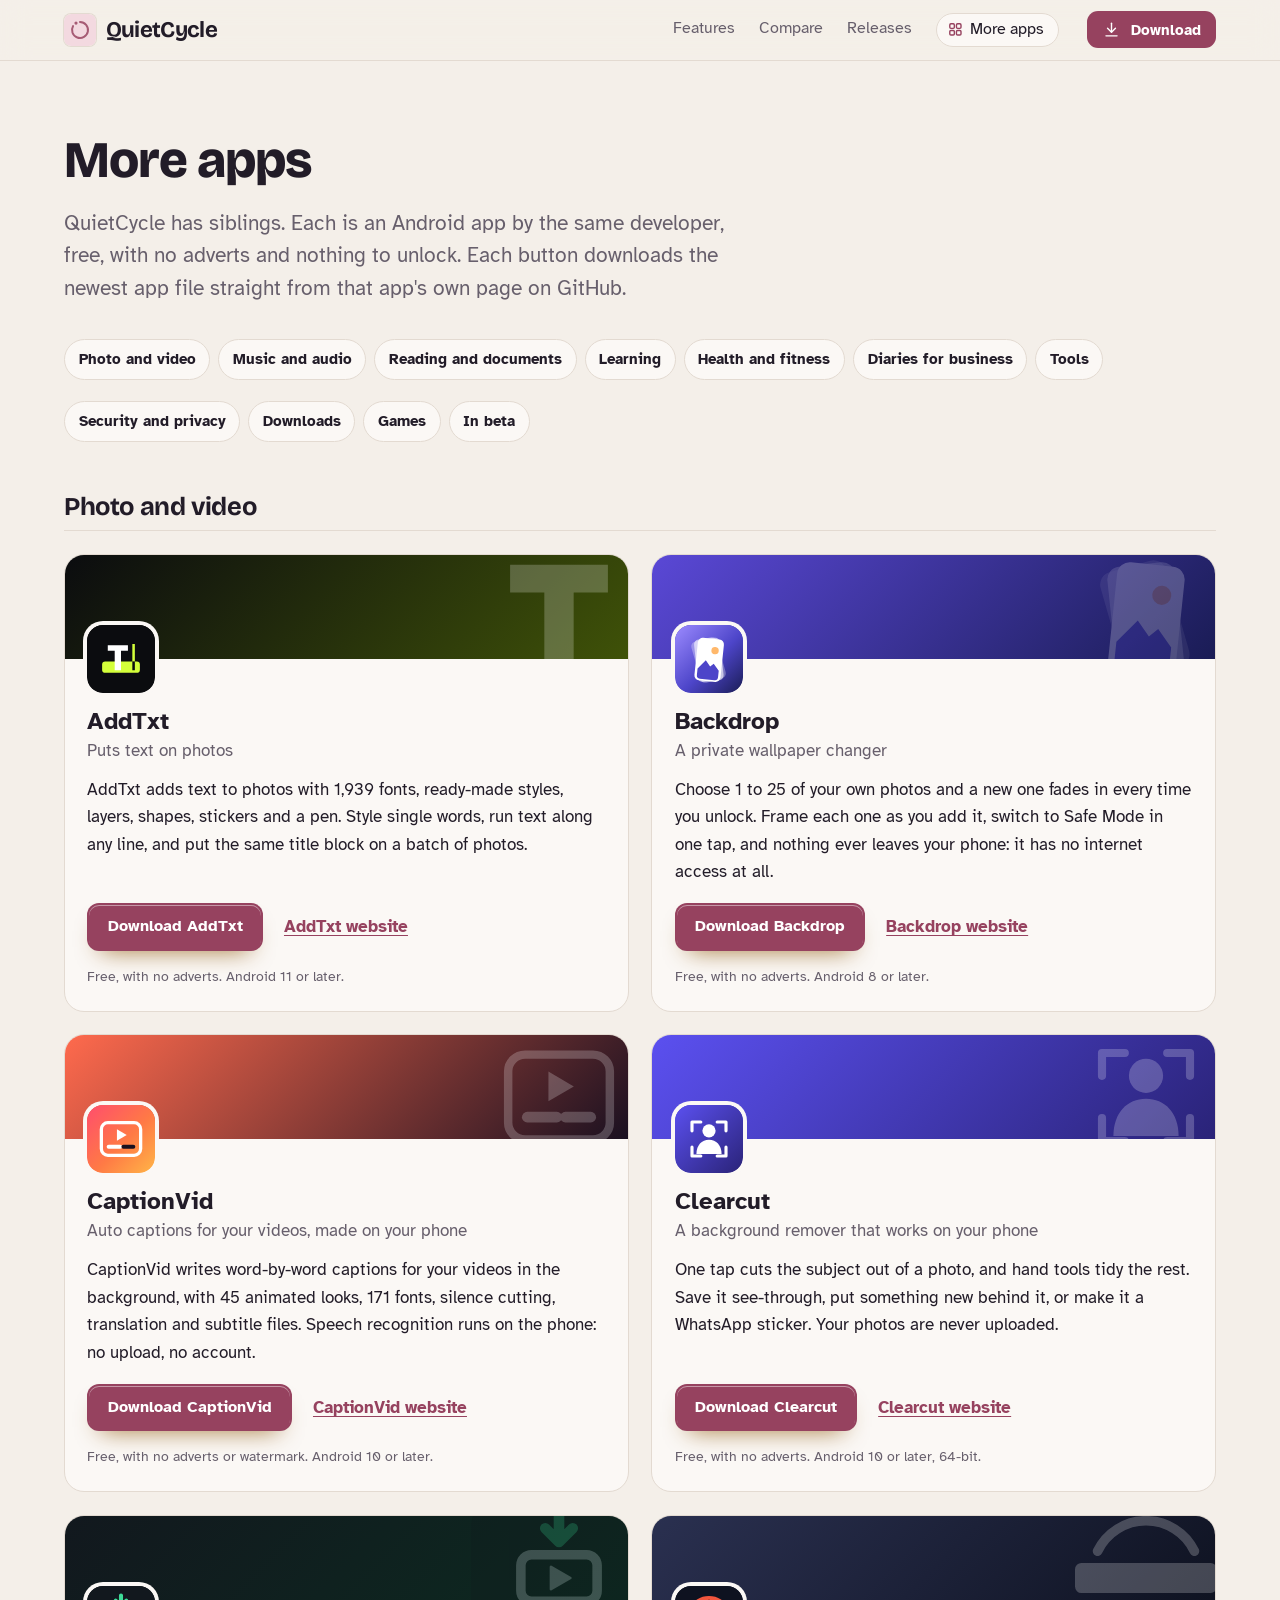
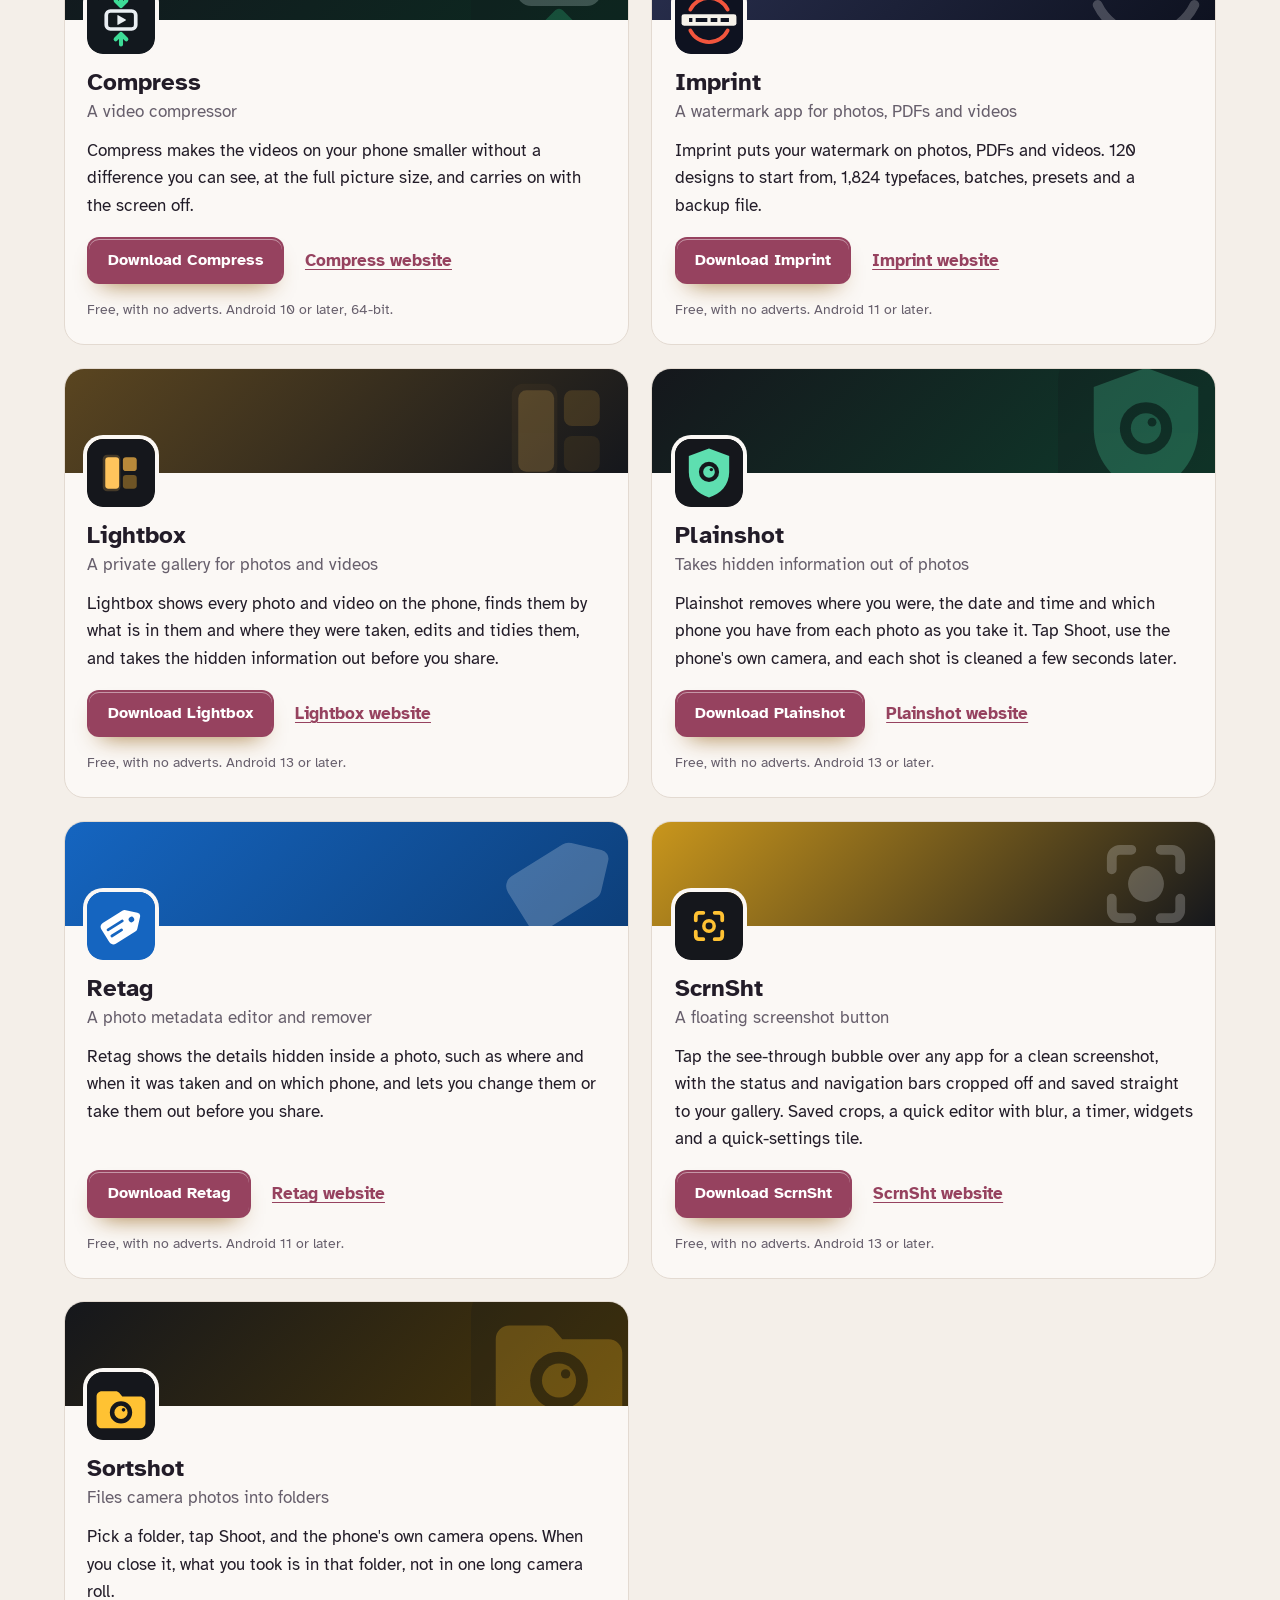
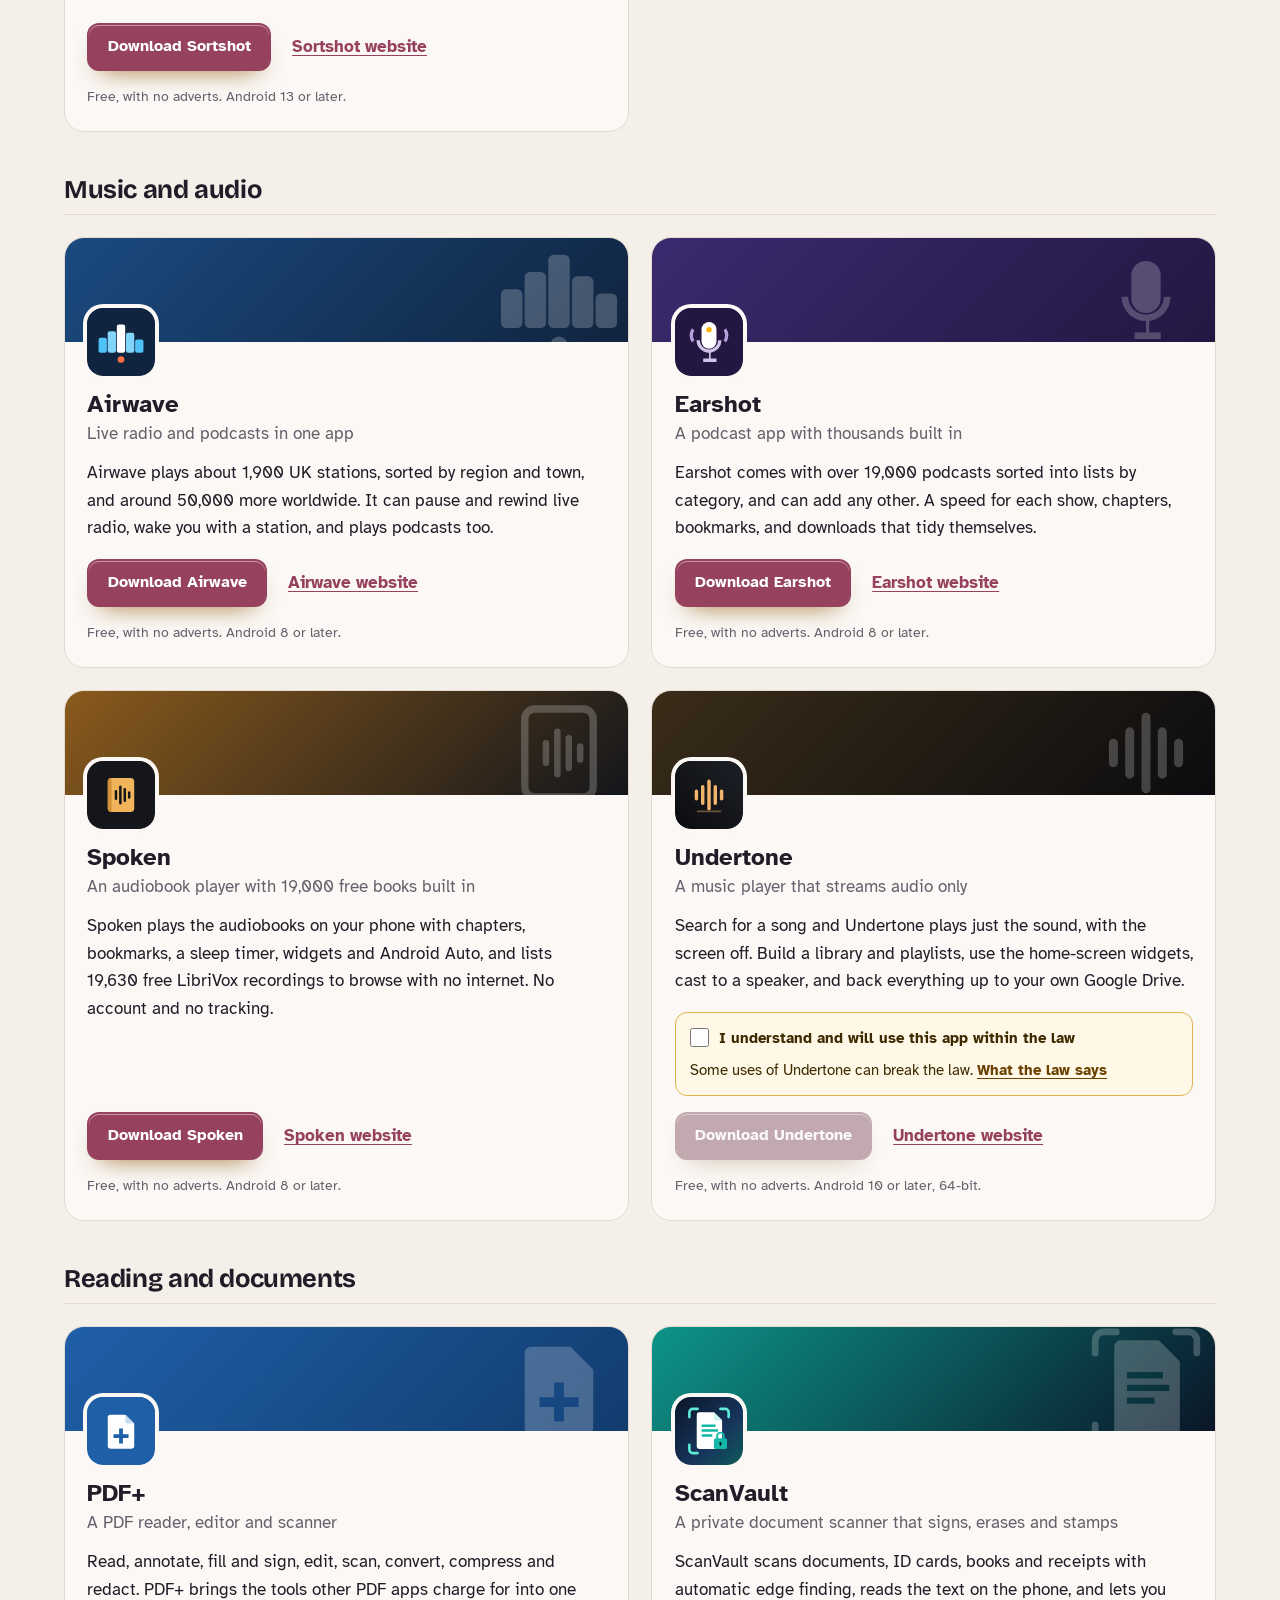
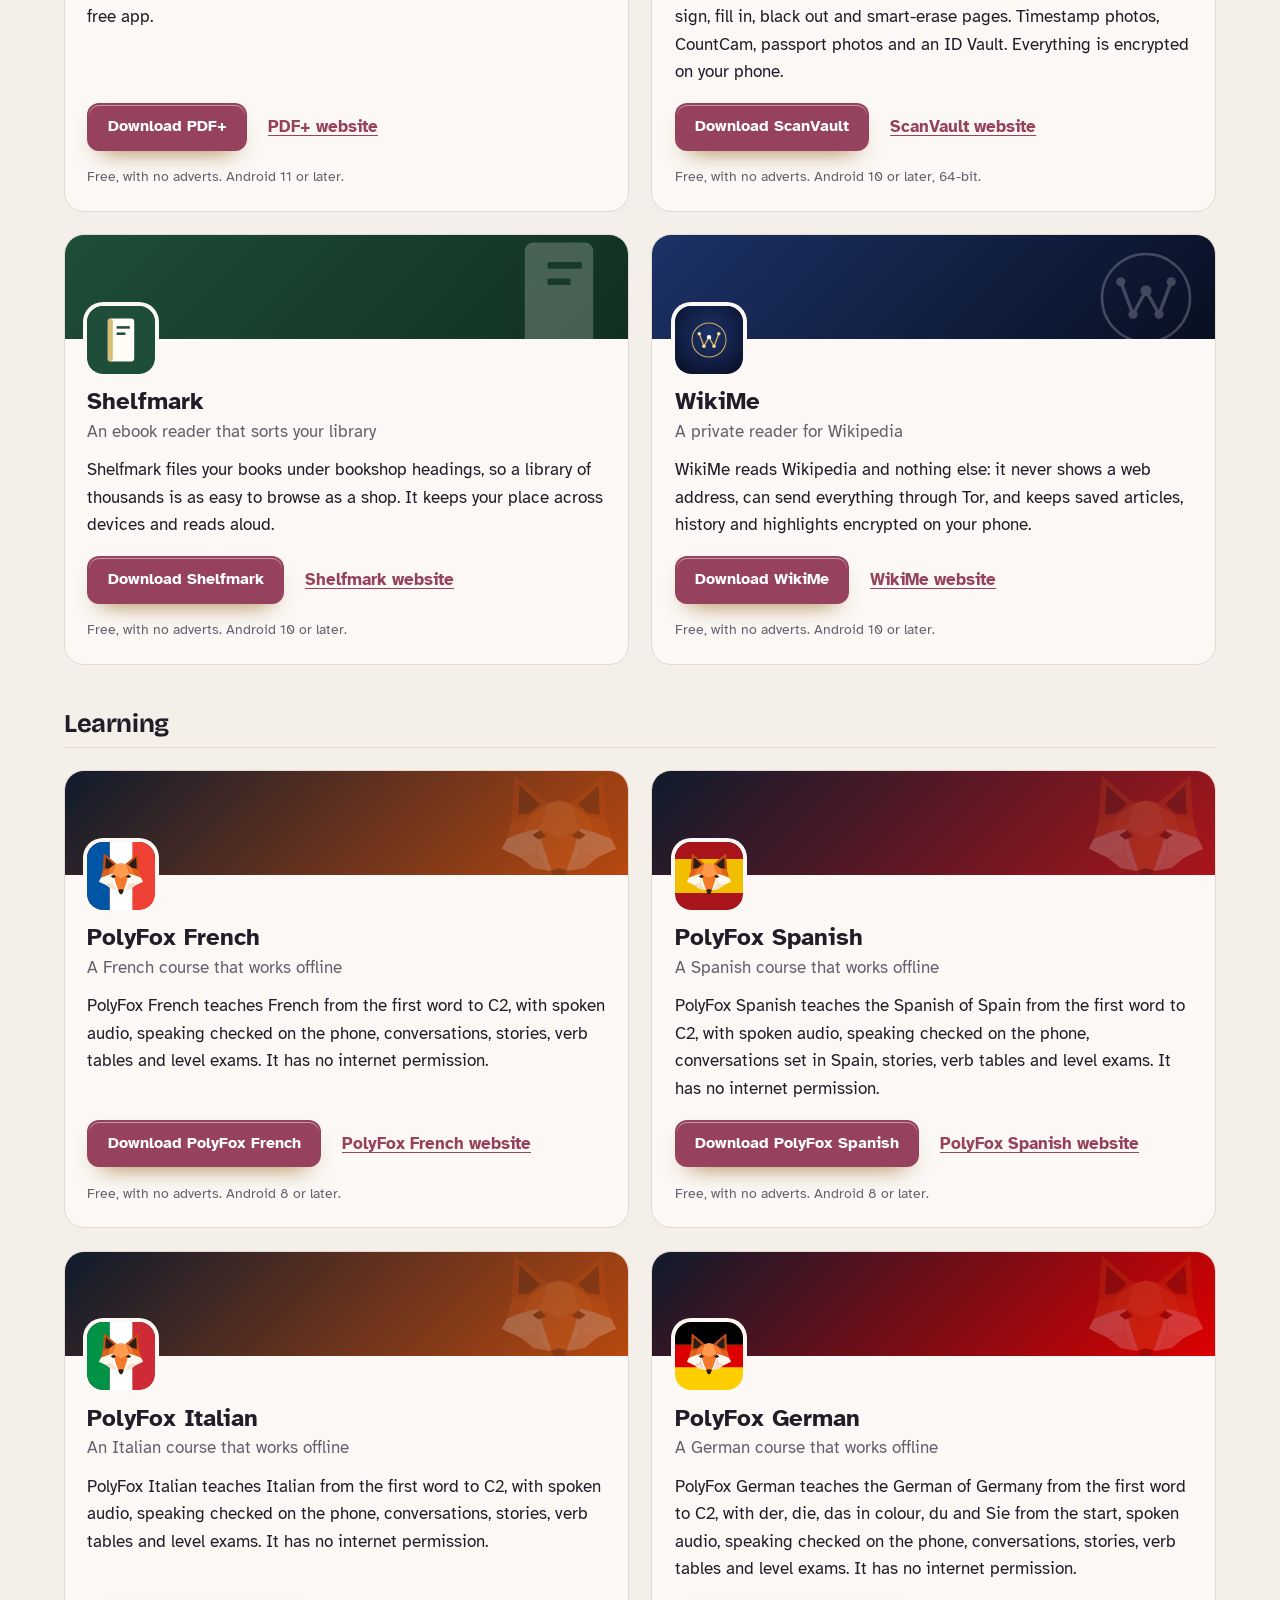
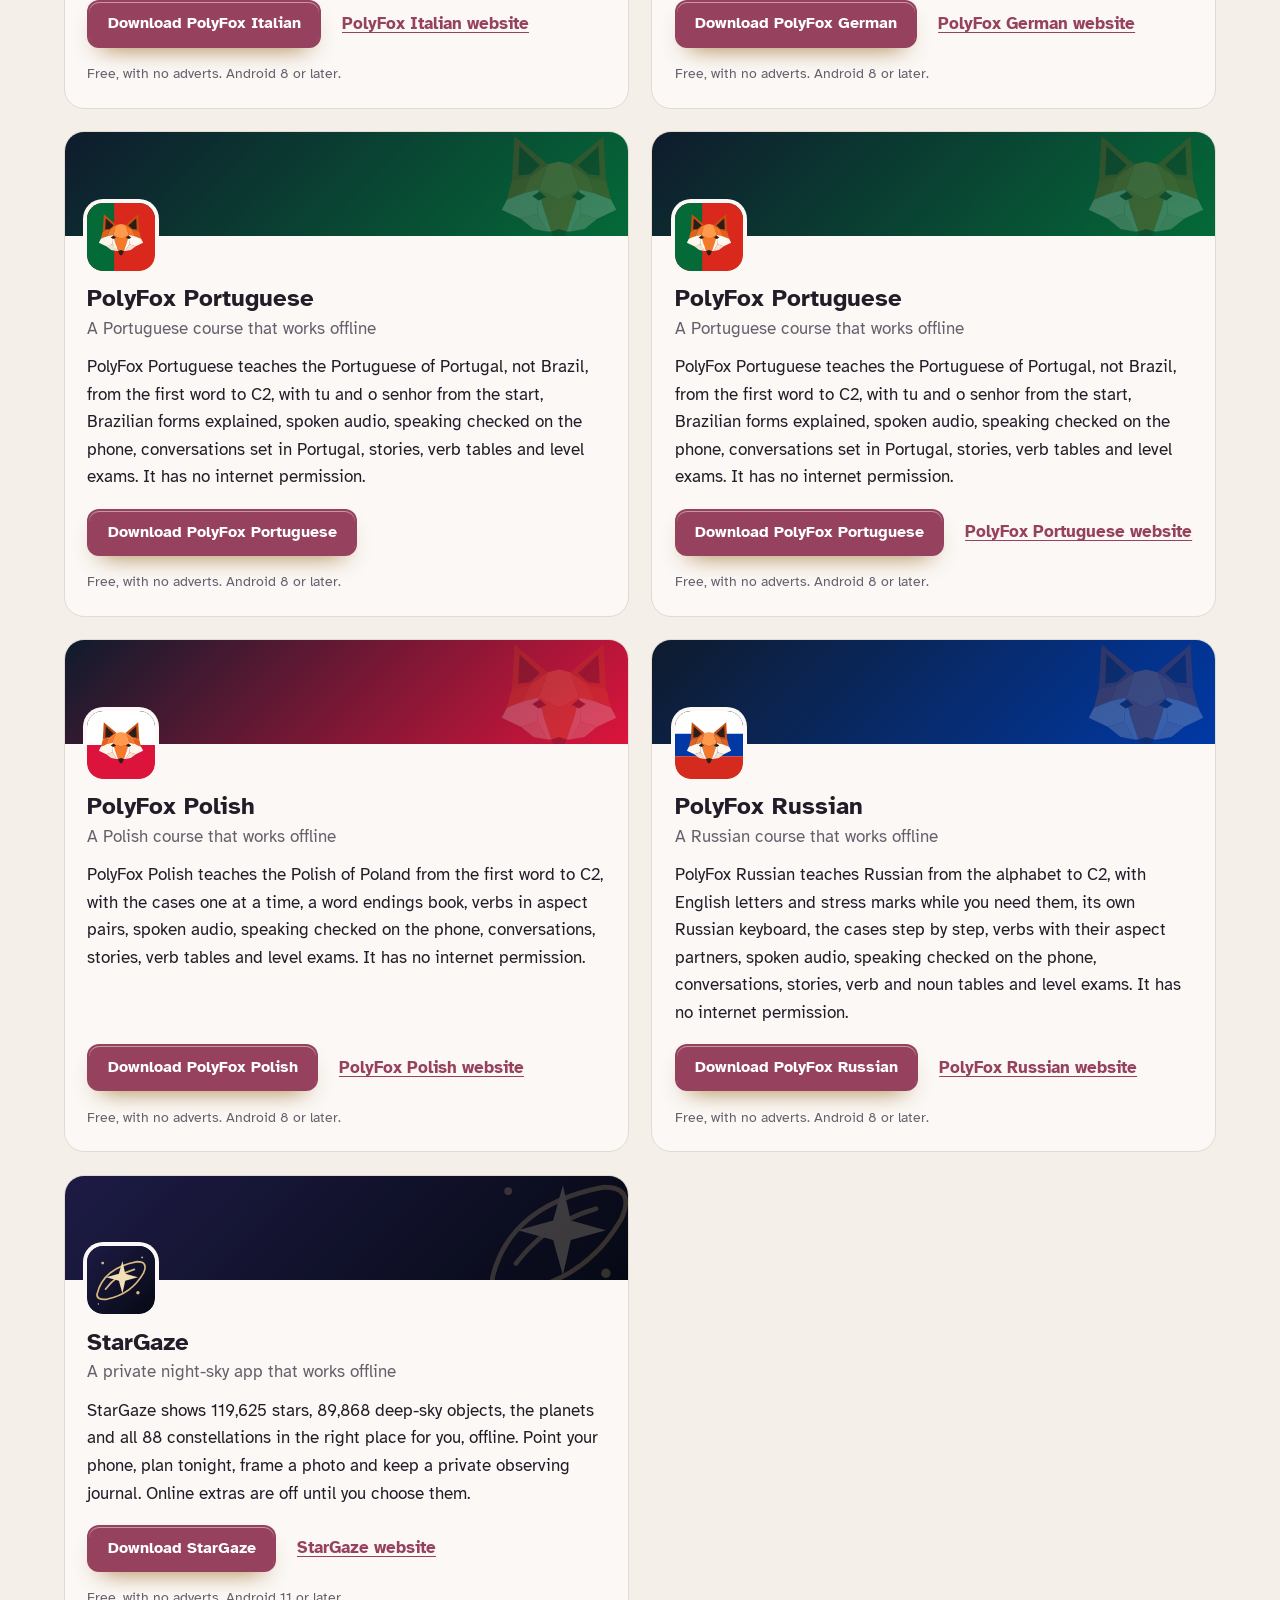
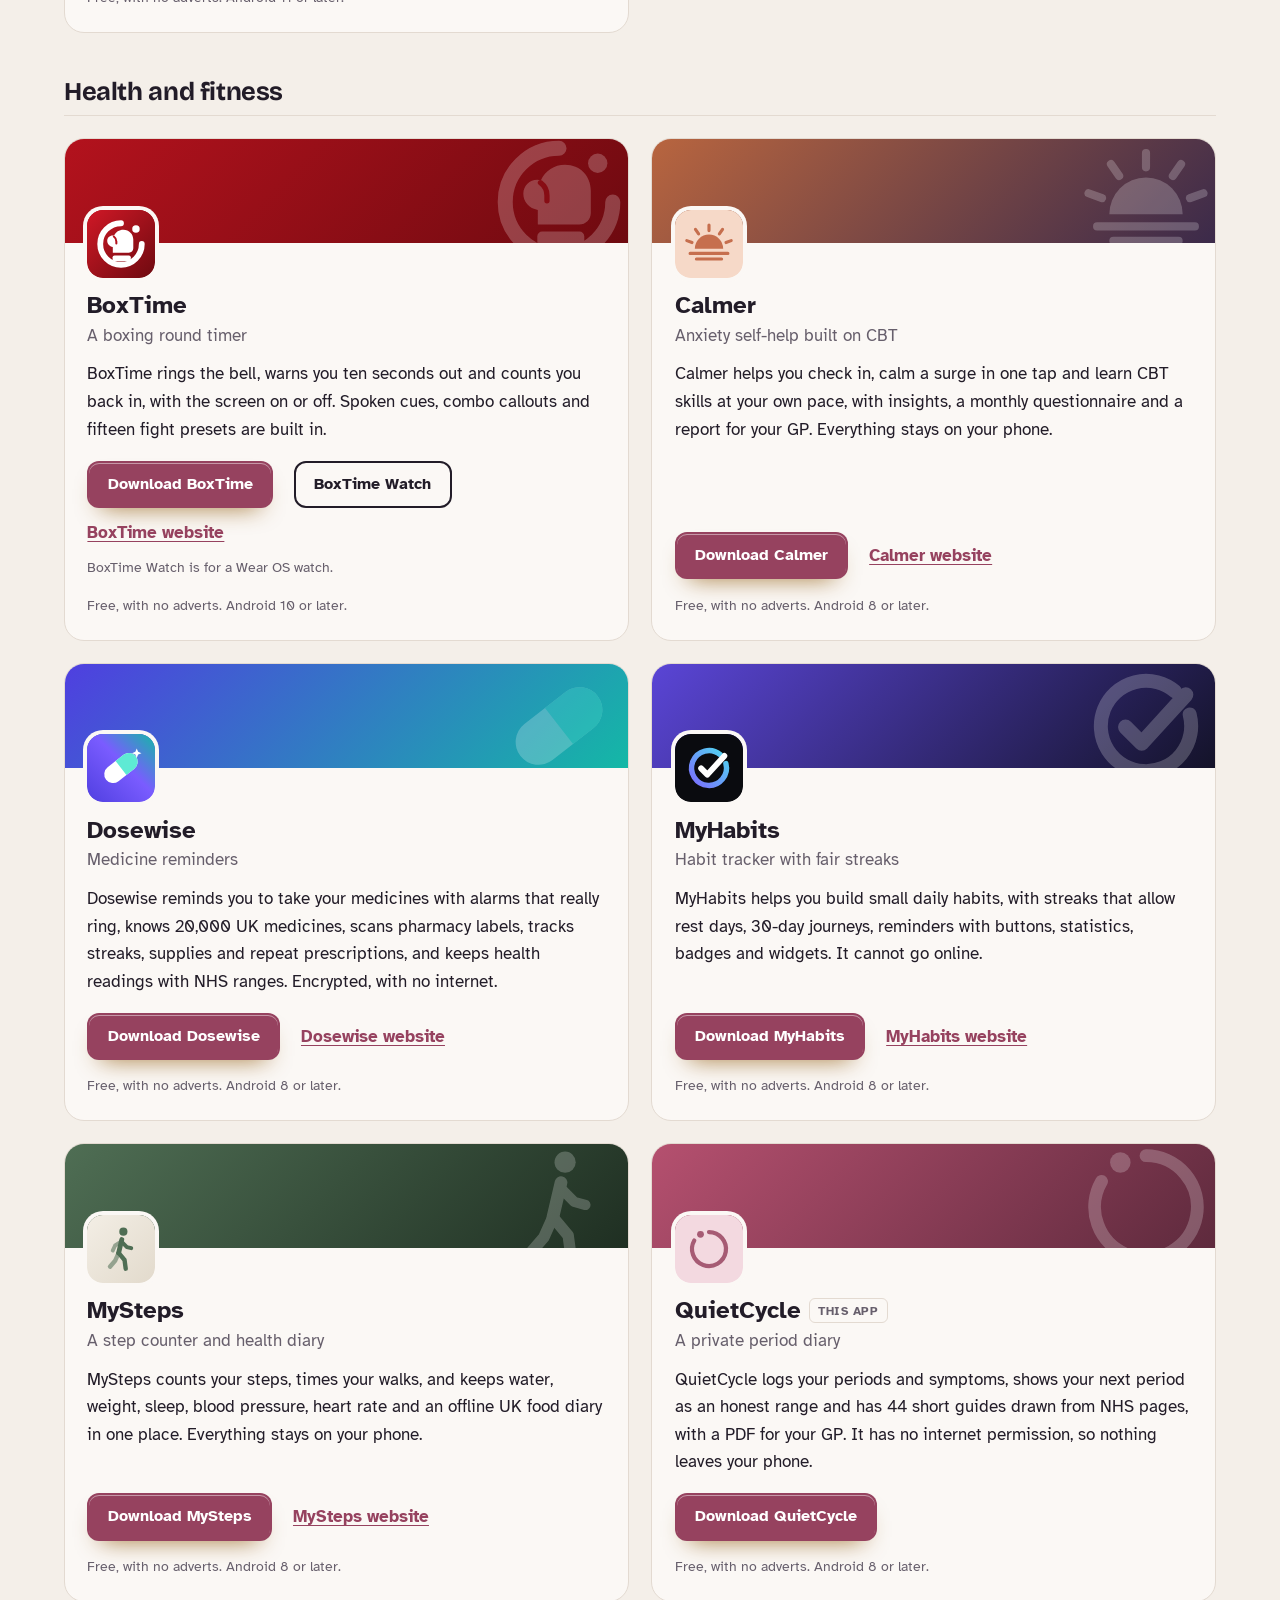
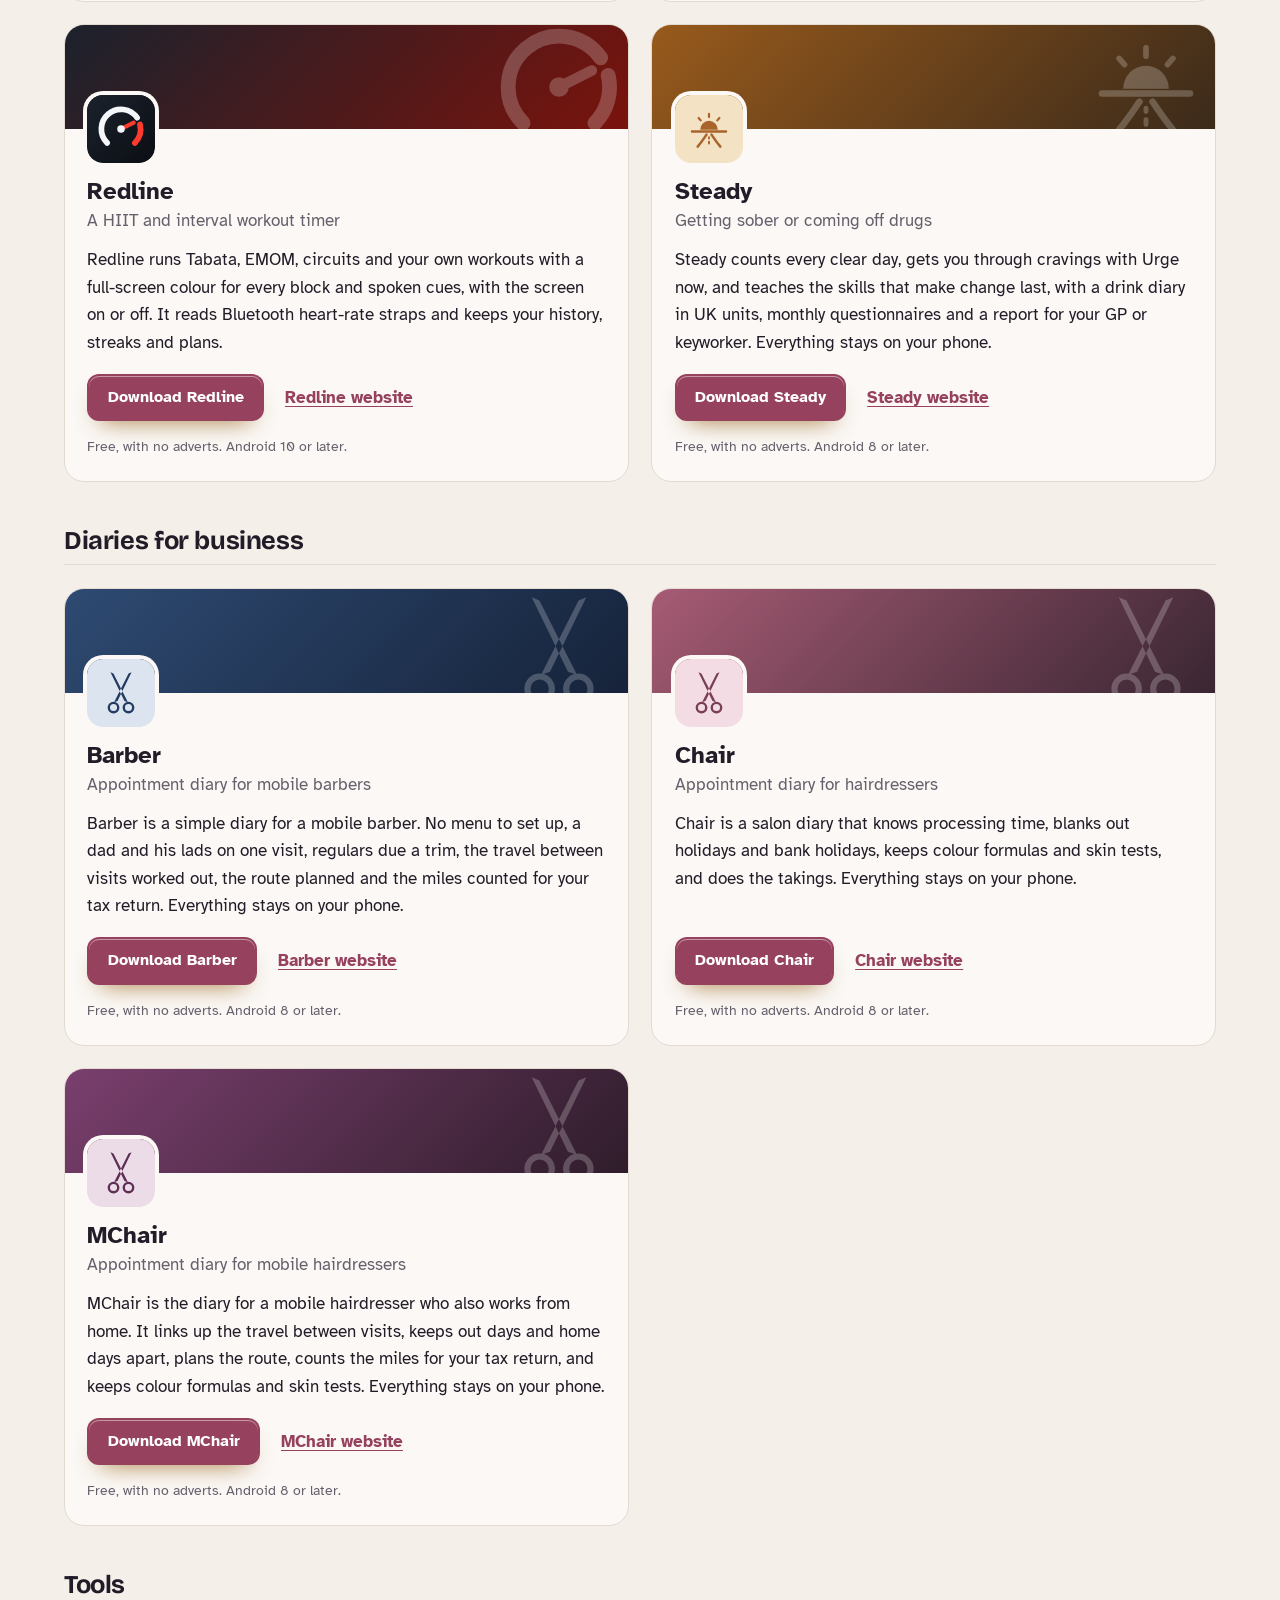
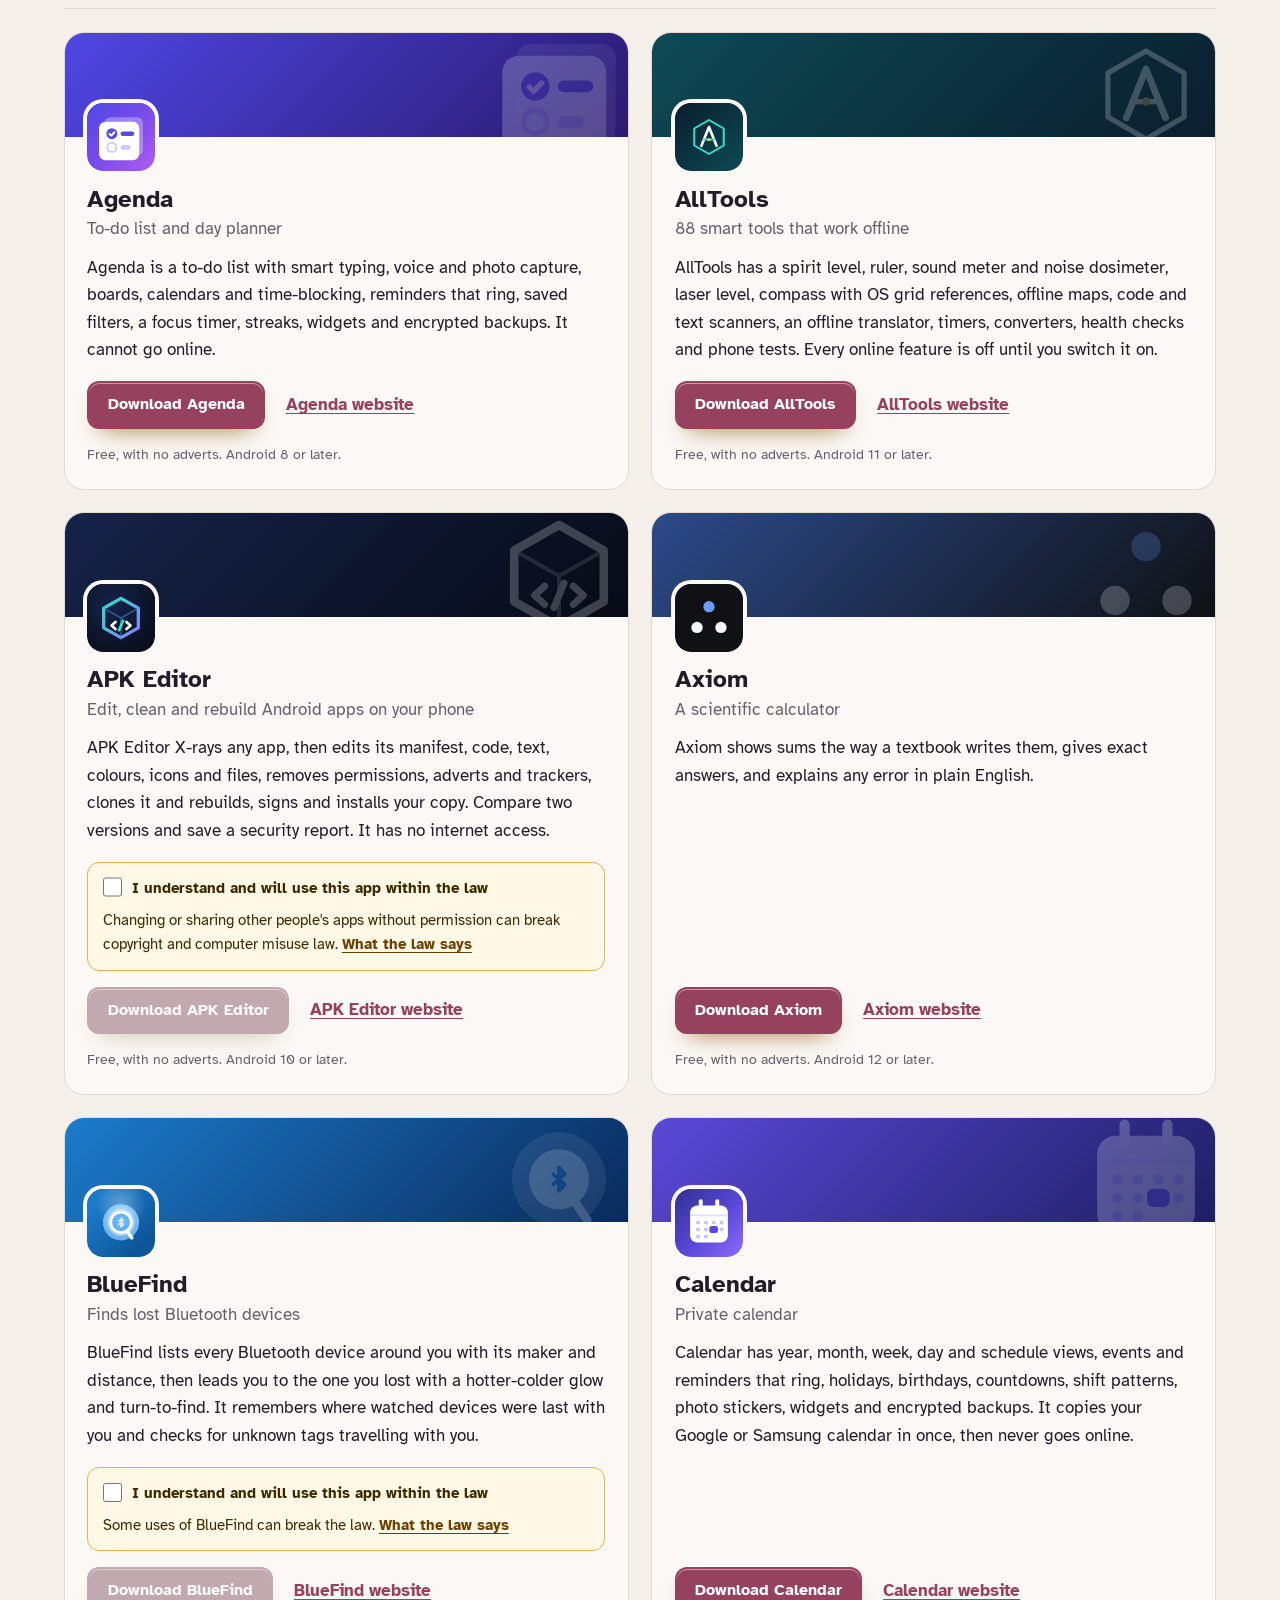
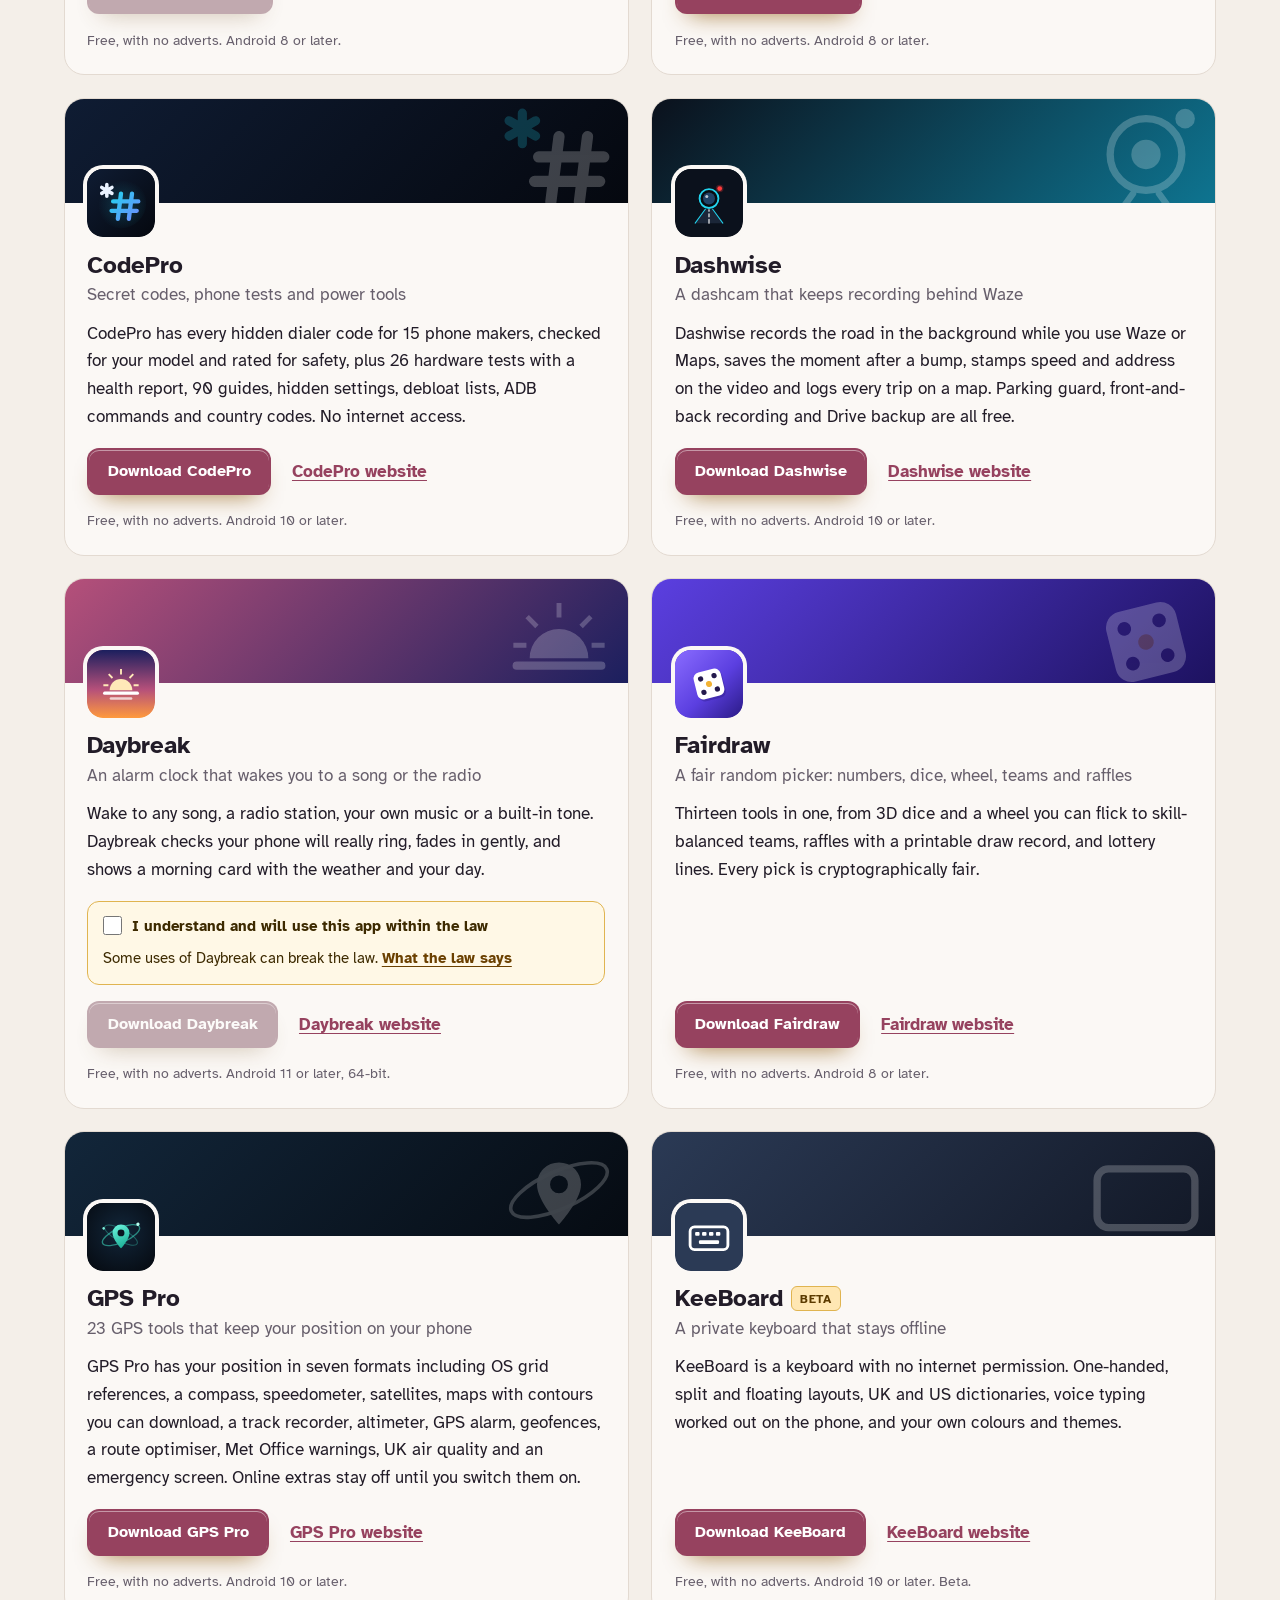
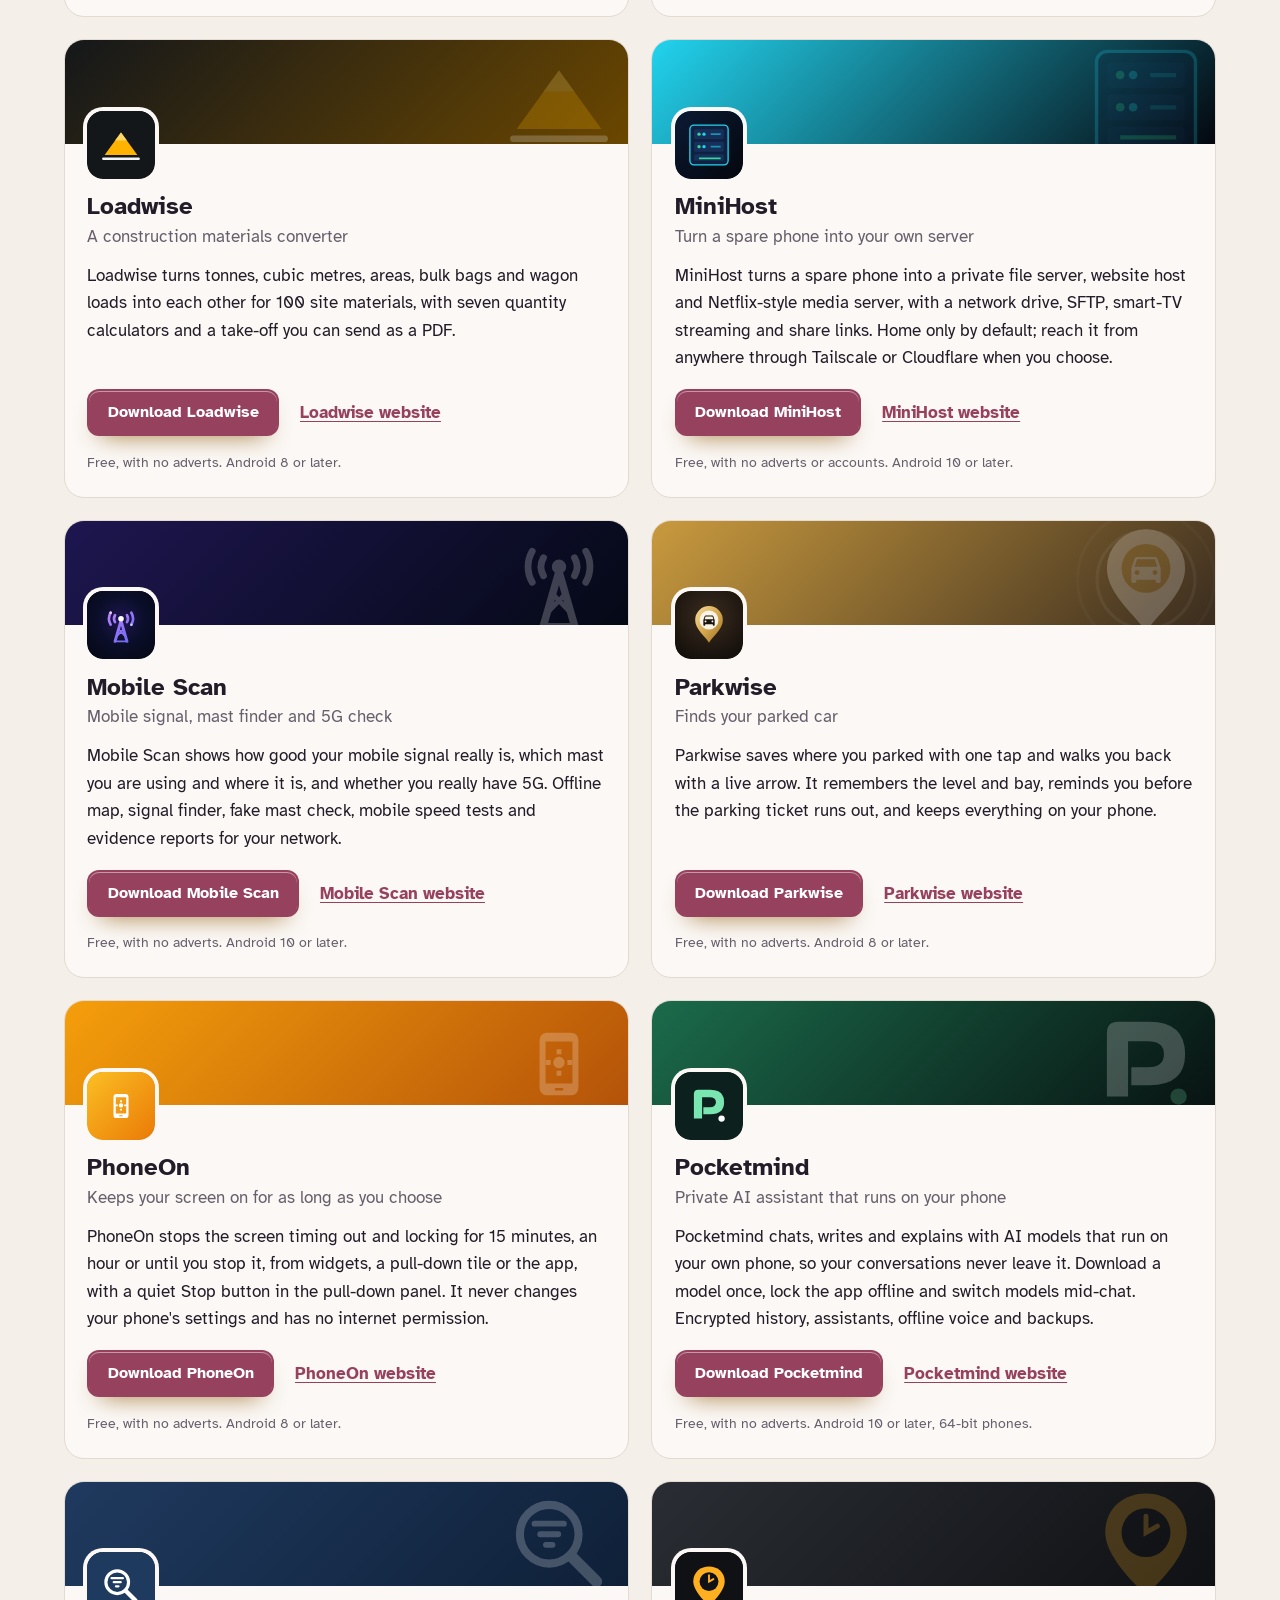
==== commit 742dd2cb: "More apps: add PolyFox Portuguese" ====
--- a/more-apps.html
+++ b/more-apps.html
@@ -4,7 +4,7 @@
 <meta charset="utf-8">
 <meta name="viewport" content="width=device-width, initial-scale=1">
 <title>More apps by the maker of QuietCycle</title>
-<meta name="description" content="All 95 free Android apps from the maker of QuietCycle, in one list by category, each with its download and a link to its website.">
+<meta name="description" content="All 96 free Android apps from the maker of QuietCycle, in one list by category, each with its download and a link to its website.">
 <meta name="author" content="Jonathan Jackson">
 <link rel="canonical" href="https://customgpter.github.io/quietcycle/more-apps.html">
 <meta name="theme-color" content="#f4efe9" media="(prefers-color-scheme: light)">
@@ -12,7 +12,7 @@
 <meta property="og:type" content="website">
 <meta property="og:site_name" content="QuietCycle">
 <meta property="og:title" content="More apps by the maker of QuietCycle">
-<meta property="og:description" content="All 95 free Android apps from the maker of QuietCycle, in one list by category, each with its download and a link to its website.">
+<meta property="og:description" content="All 96 free Android apps from the maker of QuietCycle, in one list by category, each with its download and a link to its website.">
 <meta property="og:url" content="https://customgpter.github.io/quietcycle/more-apps.html">
 <meta property="og:image" content="https://customgpter.github.io/quietcycle/assets/og.png">
 <meta property="og:image:width" content="1200">
@@ -69,7 +69,7 @@
 <div class="mapps-group" role="group" aria-labelledby="apps-learning"><h2 class="mapps-cat" id="apps-learning">Learning</h2>
 <ul class="mapps"><li class="mapp" style="--b:#0f1b2d;--b2:#b8480f"><div class="mapp-cover" aria-hidden="true"><svg viewBox="0 0 108 108"><polygon fill="#C94E12" points="26.7,17.9 47.0,35.1 36.1,42.9 25.1,45.2"/><polygon fill="#C94E12" points="82.9,45.2 71.9,42.9 61.0,35.1 81.3,17.9"/><polygon fill="#2B1D17" points="29.8,24.1 42.3,35.8 36.1,41.3 29.0,42.1"/><polygon fill="#2B1D17" points="79.0,42.1 71.9,41.3 65.7,35.8 78.2,24.1"/><polygon fill="#FF9A4D" points="54.0,33.5 47.0,35.1 41.5,50.7 54.0,56.9"/><polygon fill="#FF9A4D" points="54.0,56.9 66.5,50.7 61.0,35.1 54.0,33.5"/><polygon fill="#F47A2A" points="47.0,35.1 36.1,42.9 32.2,53.0 41.5,50.7"/><polygon fill="#F47A2A" points="66.5,50.7 75.8,53.0 71.9,42.9 61.0,35.1"/><polygon fill="#E2611A" points="36.1,42.9 25.1,45.2 22.0,56.9 32.2,53.0"/><polygon fill="#E2611A" points="75.8,53.0 86.0,56.9 82.9,45.2 71.9,42.9"/><polygon fill="#FFF6EC" points="32.2,53.0 22.0,56.9 18.9,63.1 30.6,68.6 40.7,65.5 41.5,50.7"/><polygon fill="#FFF6EC" points="66.5,50.7 67.3,65.5 77.4,68.6 89.1,63.1 86.0,56.9 75.8,53.0"/><polygon fill="#F3E3D2" points="30.6,68.6 40.7,65.5 47.0,76.4 38.4,74.8"/><polygon fill="#F3E3D2" points="69.6,74.8 61.0,76.4 67.3,65.5 77.4,68.6"/><polygon fill="#F47A2A" points="41.5,50.7 54.0,56.9 54.0,78.0 49.3,76.4 44.6,62.4"/><polygon fill="#F47A2A" points="63.4,62.4 58.7,76.4 54.0,78.0 54.0,56.9 66.5,50.7"/><polygon fill="#FFF6EC" points="41.5,50.7 44.6,62.4 49.3,76.4 47.0,76.4 40.7,65.5"/><polygon fill="#FFF6EC" points="67.3,65.5 61.0,76.4 58.7,76.4 63.4,62.4 66.5,50.7"/><polygon fill="#2B1D17" points="49.3,76.4 54.0,74.8 58.7,76.4 56.3,81.9 54.0,83.4 51.7,81.9"/><polygon fill="#2B1D17" points="37.6,54.6 42.3,51.8 46.2,55.3 41.5,57.3"/><polygon fill="#2B1D17" points="66.5,57.3 61.8,55.3 65.7,51.8 70.4,54.6"/></svg></div><div class="mapp-body"><svg class="mapp-icon" viewBox="0 0 108 108" aria-hidden="true"><rect width="108" height="108" rx="24" fill="#EF4135"/><path fill="#FFFFFF" d="M36 0H72V108H36Z"/><path fill="#0055A4" d="M24 0H36V108H24A24 24 0 0 1 0 84V24A24 24 0 0 1 24 0Z"/><polygon fill="#C94E12" points="26.7,17.9 47.0,35.1 36.1,42.9 25.1,45.2"/><polygon fill="#C94E12" points="82.9,45.2 71.9,42.9 61.0,35.1 81.3,17.9"/><polygon fill="#2B1D17" points="29.8,24.1 42.3,35.8 36.1,41.3 29.0,42.1"/><polygon fill="#2B1D17" points="79.0,42.1 71.9,41.3 65.7,35.8 78.2,24.1"/><polygon fill="#FF9A4D" points="54.0,33.5 47.0,35.1 41.5,50.7 54.0,56.9"/><polygon fill="#FF9A4D" points="54.0,56.9 66.5,50.7 61.0,35.1 54.0,33.5"/><polygon fill="#F47A2A" points="47.0,35.1 36.1,42.9 32.2,53.0 41.5,50.7"/><polygon fill="#F47A2A" points="66.5,50.7 75.8,53.0 71.9,42.9 61.0,35.1"/><polygon fill="#E2611A" points="36.1,42.9 25.1,45.2 22.0,56.9 32.2,53.0"/><polygon fill="#E2611A" points="75.8,53.0 86.0,56.9 82.9,45.2 71.9,42.9"/><polygon fill="#FFF6EC" points="32.2,53.0 22.0,56.9 18.9,63.1 30.6,68.6 40.7,65.5 41.5,50.7"/><polygon fill="#FFF6EC" points="66.5,50.7 67.3,65.5 77.4,68.6 89.1,63.1 86.0,56.9 75.8,53.0"/><polygon fill="#F3E3D2" points="30.6,68.6 40.7,65.5 47.0,76.4 38.4,74.8"/><polygon fill="#F3E3D2" points="69.6,74.8 61.0,76.4 67.3,65.5 77.4,68.6"/><polygon fill="#F47A2A" points="41.5,50.7 54.0,56.9 54.0,78.0 49.3,76.4 44.6,62.4"/><polygon fill="#F47A2A" points="63.4,62.4 58.7,76.4 54.0,78.0 54.0,56.9 66.5,50.7"/><polygon fill="#FFF6EC" points="41.5,50.7 44.6,62.4 49.3,76.4 47.0,76.4 40.7,65.5"/><polygon fill="#FFF6EC" points="67.3,65.5 61.0,76.4 58.7,76.4 63.4,62.4 66.5,50.7"/><polygon fill="#2B1D17" points="49.3,76.4 54.0,74.8 58.7,76.4 56.3,81.9 54.0,83.4 51.7,81.9"/><polygon fill="#2B1D17" points="37.6,54.6 42.3,51.8 46.2,55.3 41.5,57.3"/><polygon fill="#2B1D17" points="66.5,57.3 61.8,55.3 65.7,51.8 70.4,54.6"/></svg><h3>PolyFox French</h3><p class="mapp-kind">A French course that works offline</p><p class="mapp-say">PolyFox French teaches French from the first word to C2, with spoken audio, speaking checked on the phone, conversations, stories, verb tables and level exams. It has no internet permission.</p><p class="mapp-go"><a class="button" href="https://github.com/CustomGPTer/polyfox/releases/latest/download/PolyFox.apk">Download PolyFox French</a><a class="mapp-site" href="https://customgpter.github.io/polyfox/">PolyFox French website</a></p><p class="mapp-needs">Free, with no adverts. Android 8 or later.</p></div></li><li class="mapp" style="--b:#0f1b2d;--b2:#aa151b"><div class="mapp-cover" aria-hidden="true"><svg viewBox="0 0 108 108"><polygon fill="#C94E12" points="26.7,17.9 47.0,35.1 36.1,42.9 25.1,45.2"/><polygon fill="#C94E12" points="82.9,45.2 71.9,42.9 61.0,35.1 81.3,17.9"/><polygon fill="#2B1D17" points="29.8,24.1 42.3,35.8 36.1,41.3 29.0,42.1"/><polygon fill="#2B1D17" points="79.0,42.1 71.9,41.3 65.7,35.8 78.2,24.1"/><polygon fill="#FF9A4D" points="54.0,33.5 47.0,35.1 41.5,50.7 54.0,56.9"/><polygon fill="#FF9A4D" points="54.0,56.9 66.5,50.7 61.0,35.1 54.0,33.5"/><polygon fill="#F47A2A" points="47.0,35.1 36.1,42.9 32.2,53.0 41.5,50.7"/><polygon fill="#F47A2A" points="66.5,50.7 75.8,53.0 71.9,42.9 61.0,35.1"/><polygon fill="#E2611A" points="36.1,42.9 25.1,45.2 22.0,56.9 32.2,53.0"/><polygon fill="#E2611A" points="75.8,53.0 86.0,56.9 82.9,45.2 71.9,42.9"/><polygon fill="#FFF6EC" points="32.2,53.0 22.0,56.9 18.9,63.1 30.6,68.6 40.7,65.5 41.5,50.7"/><polygon fill="#FFF6EC" points="66.5,50.7 67.3,65.5 77.4,68.6 89.1,63.1 86.0,56.9 75.8,53.0"/><polygon fill="#F3E3D2" points="30.6,68.6 40.7,65.5 47.0,76.4 38.4,74.8"/><polygon fill="#F3E3D2" points="69.6,74.8 61.0,76.4 67.3,65.5 77.4,68.6"/><polygon fill="#F47A2A" points="41.5,50.7 54.0,56.9 54.0,78.0 49.3,76.4 44.6,62.4"/><polygon fill="#F47A2A" points="63.4,62.4 58.7,76.4 54.0,78.0 54.0,56.9 66.5,50.7"/><polygon fill="#FFF6EC" points="41.5,50.7 44.6,62.4 49.3,76.4 47.0,76.4 40.7,65.5"/><polygon fill="#FFF6EC" points="67.3,65.5 61.0,76.4 58.7,76.4 63.4,62.4 66.5,50.7"/><polygon fill="#2B1D17" points="49.3,76.4 54.0,74.8 58.7,76.4 56.3,81.9 54.0,83.4 51.7,81.9"/><polygon fill="#2B1D17" points="37.6,54.6 42.3,51.8 46.2,55.3 41.5,57.3"/><polygon fill="#2B1D17" points="66.5,57.3 61.8,55.3 65.7,51.8 70.4,54.6"/></svg></div><div class="mapp-body"><svg class="mapp-icon" viewBox="0 0 108 108" aria-hidden="true"><rect width="108" height="108" rx="24" fill="#AA151B"/><path fill="#F1BF00" d="M0 27H108V81H0Z"/><polygon fill="#C94E12" points="26.7,17.9 47.0,35.1 36.1,42.9 25.1,45.2"/><polygon fill="#C94E12" points="82.9,45.2 71.9,42.9 61.0,35.1 81.3,17.9"/><polygon fill="#2B1D17" points="29.8,24.1 42.3,35.8 36.1,41.3 29.0,42.1"/><polygon fill="#2B1D17" points="79.0,42.1 71.9,41.3 65.7,35.8 78.2,24.1"/><polygon fill="#FF9A4D" points="54.0,33.5 47.0,35.1 41.5,50.7 54.0,56.9"/><polygon fill="#FF9A4D" points="54.0,56.9 66.5,50.7 61.0,35.1 54.0,33.5"/><polygon fill="#F47A2A" points="47.0,35.1 36.1,42.9 32.2,53.0 41.5,50.7"/><polygon fill="#F47A2A" points="66.5,50.7 75.8,53.0 71.9,42.9 61.0,35.1"/><polygon fill="#E2611A" points="36.1,42.9 25.1,45.2 22.0,56.9 32.2,53.0"/><polygon fill="#E2611A" points="75.8,53.0 86.0,56.9 82.9,45.2 71.9,42.9"/><polygon fill="#FFF6EC" points="32.2,53.0 22.0,56.9 18.9,63.1 30.6,68.6 40.7,65.5 41.5,50.7"/><polygon fill="#FFF6EC" points="66.5,50.7 67.3,65.5 77.4,68.6 89.1,63.1 86.0,56.9 75.8,53.0"/><polygon fill="#F3E3D2" points="30.6,68.6 40.7,65.5 47.0,76.4 38.4,74.8"/><polygon fill="#F3E3D2" points="69.6,74.8 61.0,76.4 67.3,65.5 77.4,68.6"/><polygon fill="#F47A2A" points="41.5,50.7 54.0,56.9 54.0,78.0 49.3,76.4 44.6,62.4"/><polygon fill="#F47A2A" points="63.4,62.4 58.7,76.4 54.0,78.0 54.0,56.9 66.5,50.7"/><polygon fill="#FFF6EC" points="41.5,50.7 44.6,62.4 49.3,76.4 47.0,76.4 40.7,65.5"/><polygon fill="#FFF6EC" points="67.3,65.5 61.0,76.4 58.7,76.4 63.4,62.4 66.5,50.7"/><polygon fill="#2B1D17" points="49.3,76.4 54.0,74.8 58.7,76.4 56.3,81.9 54.0,83.4 51.7,81.9"/><polygon fill="#2B1D17" points="37.6,54.6 42.3,51.8 46.2,55.3 41.5,57.3"/><polygon fill="#2B1D17" points="66.5,57.3 61.8,55.3 65.7,51.8 70.4,54.6"/></svg><h3>PolyFox Spanish</h3><p class="mapp-kind">A Spanish course that works offline</p><p class="mapp-say">PolyFox Spanish teaches the Spanish of Spain from the first word to C2, with spoken audio, speaking checked on the phone, conversations set in Spain, stories, verb tables and level exams. It has no internet permission.</p><p class="mapp-go"><a class="button" href="https://github.com/CustomGPTer/polyfox-spanish/releases/latest/download/PolyFox.apk">Download PolyFox Spanish</a><a class="mapp-site" href="https://customgpter.github.io/polyfox-spanish/">PolyFox Spanish website</a></p><p class="mapp-needs">Free, with no adverts. Android 8 or later.</p></div></li>
 <li class="mapp" style="--b:#0f1b2d;--b2:#b8480f"><div class="mapp-cover" aria-hidden="true"><svg viewBox="0 0 108 108"><polygon fill="#C94E12" points="26.7,17.9 47.0,35.1 36.1,42.9 25.1,45.2"/><polygon fill="#C94E12" points="82.9,45.2 71.9,42.9 61.0,35.1 81.3,17.9"/><polygon fill="#2B1D17" points="29.8,24.1 42.3,35.8 36.1,41.3 29.0,42.1"/><polygon fill="#2B1D17" points="79.0,42.1 71.9,41.3 65.7,35.8 78.2,24.1"/><polygon fill="#FF9A4D" points="54.0,33.5 47.0,35.1 41.5,50.7 54.0,56.9"/><polygon fill="#FF9A4D" points="54.0,56.9 66.5,50.7 61.0,35.1 54.0,33.5"/><polygon fill="#F47A2A" points="47.0,35.1 36.1,42.9 32.2,53.0 41.5,50.7"/><polygon fill="#F47A2A" points="66.5,50.7 75.8,53.0 71.9,42.9 61.0,35.1"/><polygon fill="#E2611A" points="36.1,42.9 25.1,45.2 22.0,56.9 32.2,53.0"/><polygon fill="#E2611A" points="75.8,53.0 86.0,56.9 82.9,45.2 71.9,42.9"/><polygon fill="#FFF6EC" points="32.2,53.0 22.0,56.9 18.9,63.1 30.6,68.6 40.7,65.5 41.5,50.7"/><polygon fill="#FFF6EC" points="66.5,50.7 67.3,65.5 77.4,68.6 89.1,63.1 86.0,56.9 75.8,53.0"/><polygon fill="#F3E3D2" points="30.6,68.6 40.7,65.5 47.0,76.4 38.4,74.8"/><polygon fill="#F3E3D2" points="69.6,74.8 61.0,76.4 67.3,65.5 77.4,68.6"/><polygon fill="#F47A2A" points="41.5,50.7 54.0,56.9 54.0,78.0 49.3,76.4 44.6,62.4"/><polygon fill="#F47A2A" points="63.4,62.4 58.7,76.4 54.0,78.0 54.0,56.9 66.5,50.7"/><polygon fill="#FFF6EC" points="41.5,50.7 44.6,62.4 49.3,76.4 47.0,76.4 40.7,65.5"/><polygon fill="#FFF6EC" points="67.3,65.5 61.0,76.4 58.7,76.4 63.4,62.4 66.5,50.7"/><polygon fill="#2B1D17" points="49.3,76.4 54.0,74.8 58.7,76.4 56.3,81.9 54.0,83.4 51.7,81.9"/><polygon fill="#2B1D17" points="37.6,54.6 42.3,51.8 46.2,55.3 41.5,57.3"/><polygon fill="#2B1D17" points="66.5,57.3 61.8,55.3 65.7,51.8 70.4,54.6"/></svg></div><div class="mapp-body"><svg class="mapp-icon" viewBox="0 0 108 108" aria-hidden="true"><rect width="108" height="108" rx="24" fill="#CE2B37"/><path fill="#FFFFFF" d="M36 0H72V108H36Z"/><path fill="#009246" d="M24 0H36V108H24A24 24 0 0 1 0 84V24A24 24 0 0 1 24 0Z"/><polygon fill="#C94E12" points="26.7,17.9 47.0,35.1 36.1,42.9 25.1,45.2"/><polygon fill="#C94E12" points="82.9,45.2 71.9,42.9 61.0,35.1 81.3,17.9"/><polygon fill="#2B1D17" points="29.8,24.1 42.3,35.8 36.1,41.3 29.0,42.1"/><polygon fill="#2B1D17" points="79.0,42.1 71.9,41.3 65.7,35.8 78.2,24.1"/><polygon fill="#FF9A4D" points="54.0,33.5 47.0,35.1 41.5,50.7 54.0,56.9"/><polygon fill="#FF9A4D" points="54.0,56.9 66.5,50.7 61.0,35.1 54.0,33.5"/><polygon fill="#F47A2A" points="47.0,35.1 36.1,42.9 32.2,53.0 41.5,50.7"/><polygon fill="#F47A2A" points="66.5,50.7 75.8,53.0 71.9,42.9 61.0,35.1"/><polygon fill="#E2611A" points="36.1,42.9 25.1,45.2 22.0,56.9 32.2,53.0"/><polygon fill="#E2611A" points="75.8,53.0 86.0,56.9 82.9,45.2 71.9,42.9"/><polygon fill="#FFF6EC" points="32.2,53.0 22.0,56.9 18.9,63.1 30.6,68.6 40.7,65.5 41.5,50.7"/><polygon fill="#FFF6EC" points="66.5,50.7 67.3,65.5 77.4,68.6 89.1,63.1 86.0,56.9 75.8,53.0"/><polygon fill="#F3E3D2" points="30.6,68.6 40.7,65.5 47.0,76.4 38.4,74.8"/><polygon fill="#F3E3D2" points="69.6,74.8 61.0,76.4 67.3,65.5 77.4,68.6"/><polygon fill="#F47A2A" points="41.5,50.7 54.0,56.9 54.0,78.0 49.3,76.4 44.6,62.4"/><polygon fill="#F47A2A" points="63.4,62.4 58.7,76.4 54.0,78.0 54.0,56.9 66.5,50.7"/><polygon fill="#FFF6EC" points="41.5,50.7 44.6,62.4 49.3,76.4 47.0,76.4 40.7,65.5"/><polygon fill="#FFF6EC" points="67.3,65.5 61.0,76.4 58.7,76.4 63.4,62.4 66.5,50.7"/><polygon fill="#2B1D17" points="49.3,76.4 54.0,74.8 58.7,76.4 56.3,81.9 54.0,83.4 51.7,81.9"/><polygon fill="#2B1D17" points="37.6,54.6 42.3,51.8 46.2,55.3 41.5,57.3"/><polygon fill="#2B1D17" points="66.5,57.3 61.8,55.3 65.7,51.8 70.4,54.6"/></svg><h3>PolyFox Italian</h3><p class="mapp-kind">An Italian course that works offline</p><p class="mapp-say">PolyFox Italian teaches Italian from the first word to C2, with spoken audio, speaking checked on the phone, conversations, stories, verb tables and level exams. It has no internet permission.</p><p class="mapp-go"><a class="button" href="https://github.com/CustomGPTer/polyfox-italian/releases/latest/download/PolyFox-Italian.apk">Download PolyFox Italian</a><a class="mapp-site" href="https://customgpter.github.io/polyfox-italian/">PolyFox Italian website</a></p><p class="mapp-needs">Free, with no adverts. Android 8 or later.</p></div></li>
-<li class="mapp" style="--b:#0f1b2d;--b2:#dd0000"><div class="mapp-cover" aria-hidden="true"><svg viewBox="0 0 108 108"><polygon fill="#C94E12" points="26.7,17.9 47.0,35.1 36.1,42.9 25.1,45.2"/><polygon fill="#C94E12" points="82.9,45.2 71.9,42.9 61.0,35.1 81.3,17.9"/><polygon fill="#2B1D17" points="29.8,24.1 42.3,35.8 36.1,41.3 29.0,42.1"/><polygon fill="#2B1D17" points="79.0,42.1 71.9,41.3 65.7,35.8 78.2,24.1"/><polygon fill="#FF9A4D" points="54.0,33.5 47.0,35.1 41.5,50.7 54.0,56.9"/><polygon fill="#FF9A4D" points="54.0,56.9 66.5,50.7 61.0,35.1 54.0,33.5"/><polygon fill="#F47A2A" points="47.0,35.1 36.1,42.9 32.2,53.0 41.5,50.7"/><polygon fill="#F47A2A" points="66.5,50.7 75.8,53.0 71.9,42.9 61.0,35.1"/><polygon fill="#E2611A" points="36.1,42.9 25.1,45.2 22.0,56.9 32.2,53.0"/><polygon fill="#E2611A" points="75.8,53.0 86.0,56.9 82.9,45.2 71.9,42.9"/><polygon fill="#FFF6EC" points="32.2,53.0 22.0,56.9 18.9,63.1 30.6,68.6 40.7,65.5 41.5,50.7"/><polygon fill="#FFF6EC" points="66.5,50.7 67.3,65.5 77.4,68.6 89.1,63.1 86.0,56.9 75.8,53.0"/><polygon fill="#F3E3D2" points="30.6,68.6 40.7,65.5 47.0,76.4 38.4,74.8"/><polygon fill="#F3E3D2" points="69.6,74.8 61.0,76.4 67.3,65.5 77.4,68.6"/><polygon fill="#F47A2A" points="41.5,50.7 54.0,56.9 54.0,78.0 49.3,76.4 44.6,62.4"/><polygon fill="#F47A2A" points="63.4,62.4 58.7,76.4 54.0,78.0 54.0,56.9 66.5,50.7"/><polygon fill="#FFF6EC" points="41.5,50.7 44.6,62.4 49.3,76.4 47.0,76.4 40.7,65.5"/><polygon fill="#FFF6EC" points="67.3,65.5 61.0,76.4 58.7,76.4 63.4,62.4 66.5,50.7"/><polygon fill="#2B1D17" points="49.3,76.4 54.0,74.8 58.7,76.4 56.3,81.9 54.0,83.4 51.7,81.9"/><polygon fill="#2B1D17" points="37.6,54.6 42.3,51.8 46.2,55.3 41.5,57.3"/><polygon fill="#2B1D17" points="66.5,57.3 61.8,55.3 65.7,51.8 70.4,54.6"/></svg></div><div class="mapp-body"><svg class="mapp-icon" viewBox="0 0 108 108" aria-hidden="true"><rect width="108" height="108" rx="24" fill="#FFCE00"/><path fill="#DD0000" d="M0 36H108V72H0Z"/><path fill="#000000" d="M24 0H84A24 24 0 0 1 108 24V36H0V24A24 24 0 0 1 24 0Z"/><polygon fill="#C94E12" points="26.7,17.9 47.0,35.1 36.1,42.9 25.1,45.2"/><polygon fill="#C94E12" points="82.9,45.2 71.9,42.9 61.0,35.1 81.3,17.9"/><polygon fill="#2B1D17" points="29.8,24.1 42.3,35.8 36.1,41.3 29.0,42.1"/><polygon fill="#2B1D17" points="79.0,42.1 71.9,41.3 65.7,35.8 78.2,24.1"/><polygon fill="#FF9A4D" points="54.0,33.5 47.0,35.1 41.5,50.7 54.0,56.9"/><polygon fill="#FF9A4D" points="54.0,56.9 66.5,50.7 61.0,35.1 54.0,33.5"/><polygon fill="#F47A2A" points="47.0,35.1 36.1,42.9 32.2,53.0 41.5,50.7"/><polygon fill="#F47A2A" points="66.5,50.7 75.8,53.0 71.9,42.9 61.0,35.1"/><polygon fill="#E2611A" points="36.1,42.9 25.1,45.2 22.0,56.9 32.2,53.0"/><polygon fill="#E2611A" points="75.8,53.0 86.0,56.9 82.9,45.2 71.9,42.9"/><polygon fill="#FFF6EC" points="32.2,53.0 22.0,56.9 18.9,63.1 30.6,68.6 40.7,65.5 41.5,50.7"/><polygon fill="#FFF6EC" points="66.5,50.7 67.3,65.5 77.4,68.6 89.1,63.1 86.0,56.9 75.8,53.0"/><polygon fill="#F3E3D2" points="30.6,68.6 40.7,65.5 47.0,76.4 38.4,74.8"/><polygon fill="#F3E3D2" points="69.6,74.8 61.0,76.4 67.3,65.5 77.4,68.6"/><polygon fill="#F47A2A" points="41.5,50.7 54.0,56.9 54.0,78.0 49.3,76.4 44.6,62.4"/><polygon fill="#F47A2A" points="63.4,62.4 58.7,76.4 54.0,78.0 54.0,56.9 66.5,50.7"/><polygon fill="#FFF6EC" points="41.5,50.7 44.6,62.4 49.3,76.4 47.0,76.4 40.7,65.5"/><polygon fill="#FFF6EC" points="67.3,65.5 61.0,76.4 58.7,76.4 63.4,62.4 66.5,50.7"/><polygon fill="#2B1D17" points="49.3,76.4 54.0,74.8 58.7,76.4 56.3,81.9 54.0,83.4 51.7,81.9"/><polygon fill="#2B1D17" points="37.6,54.6 42.3,51.8 46.2,55.3 41.5,57.3"/><polygon fill="#2B1D17" points="66.5,57.3 61.8,55.3 65.7,51.8 70.4,54.6"/></svg><h3>PolyFox German</h3><p class="mapp-kind">A German course that works offline</p><p class="mapp-say">PolyFox German teaches the German of Germany from the first word to C2, with der, die, das in colour, du and Sie from the start, spoken audio, speaking checked on the phone, conversations, stories, verb tables and level exams. It has no internet permission.</p><p class="mapp-go"><a class="button" href="https://github.com/CustomGPTer/polyfox-german/releases/latest/download/PolyFoxGerman.apk">Download PolyFox German</a><a class="mapp-site" href="https://customgpter.github.io/polyfox-german/">PolyFox German website</a></p><p class="mapp-needs">Free, with no adverts. Android 8 or later.</p></div></li><li class="mapp" style="--b:#0f1b2d;--b2:#046a38"><div class="mapp-cover" aria-hidden="true"><svg viewBox="0 0 108 108"><polygon fill="#C94E12" points="26.7,17.9 47.0,35.1 36.1,42.9 25.1,45.2"/><polygon fill="#C94E12" points="82.9,45.2 71.9,42.9 61.0,35.1 81.3,17.9"/><polygon fill="#2B1D17" points="29.8,24.1 42.3,35.8 36.1,41.3 29.0,42.1"/><polygon fill="#2B1D17" points="79.0,42.1 71.9,41.3 65.7,35.8 78.2,24.1"/><polygon fill="#FF9A4D" points="54.0,33.5 47.0,35.1 41.5,50.7 54.0,56.9"/><polygon fill="#FF9A4D" points="54.0,56.9 66.5,50.7 61.0,35.1 54.0,33.5"/><polygon fill="#F47A2A" points="47.0,35.1 36.1,42.9 32.2,53.0 41.5,50.7"/><polygon fill="#F47A2A" points="66.5,50.7 75.8,53.0 71.9,42.9 61.0,35.1"/><polygon fill="#E2611A" points="36.1,42.9 25.1,45.2 22.0,56.9 32.2,53.0"/><polygon fill="#E2611A" points="75.8,53.0 86.0,56.9 82.9,45.2 71.9,42.9"/><polygon fill="#FFF6EC" points="32.2,53.0 22.0,56.9 18.9,63.1 30.6,68.6 40.7,65.5 41.5,50.7"/><polygon fill="#FFF6EC" points="66.5,50.7 67.3,65.5 77.4,68.6 89.1,63.1 86.0,56.9 75.8,53.0"/><polygon fill="#F3E3D2" points="30.6,68.6 40.7,65.5 47.0,76.4 38.4,74.8"/><polygon fill="#F3E3D2" points="69.6,74.8 61.0,76.4 67.3,65.5 77.4,68.6"/><polygon fill="#F47A2A" points="41.5,50.7 54.0,56.9 54.0,78.0 49.3,76.4 44.6,62.4"/><polygon fill="#F47A2A" points="63.4,62.4 58.7,76.4 54.0,78.0 54.0,56.9 66.5,50.7"/><polygon fill="#FFF6EC" points="41.5,50.7 44.6,62.4 49.3,76.4 47.0,76.4 40.7,65.5"/><polygon fill="#FFF6EC" points="67.3,65.5 61.0,76.4 58.7,76.4 63.4,62.4 66.5,50.7"/><polygon fill="#2B1D17" points="49.3,76.4 54.0,74.8 58.7,76.4 56.3,81.9 54.0,83.4 51.7,81.9"/><polygon fill="#2B1D17" points="37.6,54.6 42.3,51.8 46.2,55.3 41.5,57.3"/><polygon fill="#2B1D17" points="66.5,57.3 61.8,55.3 65.7,51.8 70.4,54.6"/></svg></div><div class="mapp-body"><svg class="mapp-icon" viewBox="0 0 108 108" aria-hidden="true"><rect width="108" height="108" rx="24" fill="#DA291C"/><path fill="#046A38" d="M24 0H43.2V108H24A24 24 0 0 1 0 84V24A24 24 0 0 1 24 0Z"/><circle cx="43.2" cy="54" r="16" fill="none" stroke="#FFD100" stroke-width="3.2"/><polygon fill="#C94E12" points="26.7,17.9 47.0,35.1 36.1,42.9 25.1,45.2"/><polygon fill="#C94E12" points="82.9,45.2 71.9,42.9 61.0,35.1 81.3,17.9"/><polygon fill="#2B1D17" points="29.8,24.1 42.3,35.8 36.1,41.3 29.0,42.1"/><polygon fill="#2B1D17" points="79.0,42.1 71.9,41.3 65.7,35.8 78.2,24.1"/><polygon fill="#FF9A4D" points="54.0,33.5 47.0,35.1 41.5,50.7 54.0,56.9"/><polygon fill="#FF9A4D" points="54.0,56.9 66.5,50.7 61.0,35.1 54.0,33.5"/><polygon fill="#F47A2A" points="47.0,35.1 36.1,42.9 32.2,53.0 41.5,50.7"/><polygon fill="#F47A2A" points="66.5,50.7 75.8,53.0 71.9,42.9 61.0,35.1"/><polygon fill="#E2611A" points="36.1,42.9 25.1,45.2 22.0,56.9 32.2,53.0"/><polygon fill="#E2611A" points="75.8,53.0 86.0,56.9 82.9,45.2 71.9,42.9"/><polygon fill="#FFF6EC" points="32.2,53.0 22.0,56.9 18.9,63.1 30.6,68.6 40.7,65.5 41.5,50.7"/><polygon fill="#FFF6EC" points="66.5,50.7 67.3,65.5 77.4,68.6 89.1,63.1 86.0,56.9 75.8,53.0"/><polygon fill="#F3E3D2" points="30.6,68.6 40.7,65.5 47.0,76.4 38.4,74.8"/><polygon fill="#F3E3D2" points="69.6,74.8 61.0,76.4 67.3,65.5 77.4,68.6"/><polygon fill="#F47A2A" points="41.5,50.7 54.0,56.9 54.0,78.0 49.3,76.4 44.6,62.4"/><polygon fill="#F47A2A" points="63.4,62.4 58.7,76.4 54.0,78.0 54.0,56.9 66.5,50.7"/><polygon fill="#FFF6EC" points="41.5,50.7 44.6,62.4 49.3,76.4 47.0,76.4 40.7,65.5"/><polygon fill="#FFF6EC" points="67.3,65.5 61.0,76.4 58.7,76.4 63.4,62.4 66.5,50.7"/><polygon fill="#2B1D17" points="49.3,76.4 54.0,74.8 58.7,76.4 56.3,81.9 54.0,83.4 51.7,81.9"/><polygon fill="#2B1D17" points="37.6,54.6 42.3,51.8 46.2,55.3 41.5,57.3"/><polygon fill="#2B1D17" points="66.5,57.3 61.8,55.3 65.7,51.8 70.4,54.6"/></svg><h3>PolyFox Portuguese</h3><p class="mapp-kind">A Portuguese course that works offline</p><p class="mapp-say">PolyFox Portuguese teaches the Portuguese of Portugal, not Brazil, from the first word to C2, with tu and o senhor from the start, Brazilian forms explained, spoken audio, speaking checked on the phone, conversations set in Portugal, stories, verb tables and level exams. It has no internet permission.</p><p class="mapp-go"><a class="button" href="https://github.com/CustomGPTer/polyfox-portuguese/releases/latest/download/PolyFoxPortuguese.apk">Download PolyFox Portuguese</a></p><p class="mapp-needs">Free, with no adverts. Android 8 or later.</p></div></li><li class="mapp" style="--b:#0f1b2d;--b2:#dc143c"><div class="mapp-cover" aria-hidden="true"><svg viewBox="0 0 108 108"><polygon fill="#C94E12" points="26.7,17.9 47.0,35.1 36.1,42.9 25.1,45.2"/><polygon fill="#C94E12" points="82.9,45.2 71.9,42.9 61.0,35.1 81.3,17.9"/><polygon fill="#2B1D17" points="29.8,24.1 42.3,35.8 36.1,41.3 29.0,42.1"/><polygon fill="#2B1D17" points="79.0,42.1 71.9,41.3 65.7,35.8 78.2,24.1"/><polygon fill="#FF9A4D" points="54.0,33.5 47.0,35.1 41.5,50.7 54.0,56.9"/><polygon fill="#FF9A4D" points="54.0,56.9 66.5,50.7 61.0,35.1 54.0,33.5"/><polygon fill="#F47A2A" points="47.0,35.1 36.1,42.9 32.2,53.0 41.5,50.7"/><polygon fill="#F47A2A" points="66.5,50.7 75.8,53.0 71.9,42.9 61.0,35.1"/><polygon fill="#E2611A" points="36.1,42.9 25.1,45.2 22.0,56.9 32.2,53.0"/><polygon fill="#E2611A" points="75.8,53.0 86.0,56.9 82.9,45.2 71.9,42.9"/><polygon fill="#FFF6EC" points="32.2,53.0 22.0,56.9 18.9,63.1 30.6,68.6 40.7,65.5 41.5,50.7"/><polygon fill="#FFF6EC" points="66.5,50.7 67.3,65.5 77.4,68.6 89.1,63.1 86.0,56.9 75.8,53.0"/><polygon fill="#F3E3D2" points="30.6,68.6 40.7,65.5 47.0,76.4 38.4,74.8"/><polygon fill="#F3E3D2" points="69.6,74.8 61.0,76.4 67.3,65.5 77.4,68.6"/><polygon fill="#F47A2A" points="41.5,50.7 54.0,56.9 54.0,78.0 49.3,76.4 44.6,62.4"/><polygon fill="#F47A2A" points="63.4,62.4 58.7,76.4 54.0,78.0 54.0,56.9 66.5,50.7"/><polygon fill="#FFF6EC" points="41.5,50.7 44.6,62.4 49.3,76.4 47.0,76.4 40.7,65.5"/><polygon fill="#FFF6EC" points="67.3,65.5 61.0,76.4 58.7,76.4 63.4,62.4 66.5,50.7"/><polygon fill="#2B1D17" points="49.3,76.4 54.0,74.8 58.7,76.4 56.3,81.9 54.0,83.4 51.7,81.9"/><polygon fill="#2B1D17" points="37.6,54.6 42.3,51.8 46.2,55.3 41.5,57.3"/><polygon fill="#2B1D17" points="66.5,57.3 61.8,55.3 65.7,51.8 70.4,54.6"/></svg></div><div class="mapp-body"><svg class="mapp-icon" viewBox="0 0 108 108" aria-hidden="true"><rect width="108" height="108" rx="24" fill="#FFFFFF"/><path fill="#DC143C" d="M0 54H108V84A24 24 0 0 1 84 108H24A24 24 0 0 1 0 84Z"/><polygon fill="#C94E12" points="26.7,17.9 47.0,35.1 36.1,42.9 25.1,45.2"/><polygon fill="#C94E12" points="82.9,45.2 71.9,42.9 61.0,35.1 81.3,17.9"/><polygon fill="#2B1D17" points="29.8,24.1 42.3,35.8 36.1,41.3 29.0,42.1"/><polygon fill="#2B1D17" points="79.0,42.1 71.9,41.3 65.7,35.8 78.2,24.1"/><polygon fill="#FF9A4D" points="54.0,33.5 47.0,35.1 41.5,50.7 54.0,56.9"/><polygon fill="#FF9A4D" points="54.0,56.9 66.5,50.7 61.0,35.1 54.0,33.5"/><polygon fill="#F47A2A" points="47.0,35.1 36.1,42.9 32.2,53.0 41.5,50.7"/><polygon fill="#F47A2A" points="66.5,50.7 75.8,53.0 71.9,42.9 61.0,35.1"/><polygon fill="#E2611A" points="36.1,42.9 25.1,45.2 22.0,56.9 32.2,53.0"/><polygon fill="#E2611A" points="75.8,53.0 86.0,56.9 82.9,45.2 71.9,42.9"/><polygon fill="#FFF6EC" points="32.2,53.0 22.0,56.9 18.9,63.1 30.6,68.6 40.7,65.5 41.5,50.7"/><polygon fill="#FFF6EC" points="66.5,50.7 67.3,65.5 77.4,68.6 89.1,63.1 86.0,56.9 75.8,53.0"/><polygon fill="#F3E3D2" points="30.6,68.6 40.7,65.5 47.0,76.4 38.4,74.8"/><polygon fill="#F3E3D2" points="69.6,74.8 61.0,76.4 67.3,65.5 77.4,68.6"/><polygon fill="#F47A2A" points="41.5,50.7 54.0,56.9 54.0,78.0 49.3,76.4 44.6,62.4"/><polygon fill="#F47A2A" points="63.4,62.4 58.7,76.4 54.0,78.0 54.0,56.9 66.5,50.7"/><polygon fill="#FFF6EC" points="41.5,50.7 44.6,62.4 49.3,76.4 47.0,76.4 40.7,65.5"/><polygon fill="#FFF6EC" points="67.3,65.5 61.0,76.4 58.7,76.4 63.4,62.4 66.5,50.7"/><polygon fill="#2B1D17" points="49.3,76.4 54.0,74.8 58.7,76.4 56.3,81.9 54.0,83.4 51.7,81.9"/><polygon fill="#2B1D17" points="37.6,54.6 42.3,51.8 46.2,55.3 41.5,57.3"/><polygon fill="#2B1D17" points="66.5,57.3 61.8,55.3 65.7,51.8 70.4,54.6"/></svg><h3>PolyFox Polish</h3><p class="mapp-kind">A Polish course that works offline</p><p class="mapp-say">PolyFox Polish teaches the Polish of Poland from the first word to C2, with the cases one at a time, a word endings book, verbs in aspect pairs, spoken audio, speaking checked on the phone, conversations, stories, verb tables and level exams. It has no internet permission.</p><p class="mapp-go"><a class="button" href="https://github.com/CustomGPTer/polyfox-polish/releases/latest/download/PolyFoxPolish.apk">Download PolyFox Polish</a><a class="mapp-site" href="https://customgpter.github.io/polyfox-polish/">PolyFox Polish website</a></p><p class="mapp-needs">Free, with no adverts. Android 8 or later.</p></div></li><li class="mapp" style="--b:#0f1b2d;--b2:#0039a6"><div class="mapp-cover" aria-hidden="true"><svg viewBox="0 0 108 108"><polygon fill="#C94E12" points="26.7,17.9 47.0,35.1 36.1,42.9 25.1,45.2"/><polygon fill="#C94E12" points="82.9,45.2 71.9,42.9 61.0,35.1 81.3,17.9"/><polygon fill="#2B1D17" points="29.8,24.1 42.3,35.8 36.1,41.3 29.0,42.1"/><polygon fill="#2B1D17" points="79.0,42.1 71.9,41.3 65.7,35.8 78.2,24.1"/><polygon fill="#FF9A4D" points="54.0,33.5 47.0,35.1 41.5,50.7 54.0,56.9"/><polygon fill="#FF9A4D" points="54.0,56.9 66.5,50.7 61.0,35.1 54.0,33.5"/><polygon fill="#F47A2A" points="47.0,35.1 36.1,42.9 32.2,53.0 41.5,50.7"/><polygon fill="#F47A2A" points="66.5,50.7 75.8,53.0 71.9,42.9 61.0,35.1"/><polygon fill="#E2611A" points="36.1,42.9 25.1,45.2 22.0,56.9 32.2,53.0"/><polygon fill="#E2611A" points="75.8,53.0 86.0,56.9 82.9,45.2 71.9,42.9"/><polygon fill="#FFF6EC" points="32.2,53.0 22.0,56.9 18.9,63.1 30.6,68.6 40.7,65.5 41.5,50.7"/><polygon fill="#FFF6EC" points="66.5,50.7 67.3,65.5 77.4,68.6 89.1,63.1 86.0,56.9 75.8,53.0"/><polygon fill="#F3E3D2" points="30.6,68.6 40.7,65.5 47.0,76.4 38.4,74.8"/><polygon fill="#F3E3D2" points="69.6,74.8 61.0,76.4 67.3,65.5 77.4,68.6"/><polygon fill="#F47A2A" points="41.5,50.7 54.0,56.9 54.0,78.0 49.3,76.4 44.6,62.4"/><polygon fill="#F47A2A" points="63.4,62.4 58.7,76.4 54.0,78.0 54.0,56.9 66.5,50.7"/><polygon fill="#FFF6EC" points="41.5,50.7 44.6,62.4 49.3,76.4 47.0,76.4 40.7,65.5"/><polygon fill="#FFF6EC" points="67.3,65.5 61.0,76.4 58.7,76.4 63.4,62.4 66.5,50.7"/><polygon fill="#2B1D17" points="49.3,76.4 54.0,74.8 58.7,76.4 56.3,81.9 54.0,83.4 51.7,81.9"/><polygon fill="#2B1D17" points="37.6,54.6 42.3,51.8 46.2,55.3 41.5,57.3"/><polygon fill="#2B1D17" points="66.5,57.3 61.8,55.3 65.7,51.8 70.4,54.6"/></svg></div><div class="mapp-body"><svg class="mapp-icon" viewBox="0 0 108 108" aria-hidden="true"><rect width="108" height="108" rx="24" fill="#FFFFFF"/><path fill="#0039A6" d="M0 36H108V72H0Z"/><path fill="#D52B1E" d="M0 72H108V84A24 24 0 0 1 84 108H24A24 24 0 0 1 0 84Z"/><polygon fill="#C94E12" points="26.7,17.9 47.0,35.1 36.1,42.9 25.1,45.2"/><polygon fill="#C94E12" points="82.9,45.2 71.9,42.9 61.0,35.1 81.3,17.9"/><polygon fill="#2B1D17" points="29.8,24.1 42.3,35.8 36.1,41.3 29.0,42.1"/><polygon fill="#2B1D17" points="79.0,42.1 71.9,41.3 65.7,35.8 78.2,24.1"/><polygon fill="#FF9A4D" points="54.0,33.5 47.0,35.1 41.5,50.7 54.0,56.9"/><polygon fill="#FF9A4D" points="54.0,56.9 66.5,50.7 61.0,35.1 54.0,33.5"/><polygon fill="#F47A2A" points="47.0,35.1 36.1,42.9 32.2,53.0 41.5,50.7"/><polygon fill="#F47A2A" points="66.5,50.7 75.8,53.0 71.9,42.9 61.0,35.1"/><polygon fill="#E2611A" points="36.1,42.9 25.1,45.2 22.0,56.9 32.2,53.0"/><polygon fill="#E2611A" points="75.8,53.0 86.0,56.9 82.9,45.2 71.9,42.9"/><polygon fill="#FFF6EC" points="32.2,53.0 22.0,56.9 18.9,63.1 30.6,68.6 40.7,65.5 41.5,50.7"/><polygon fill="#FFF6EC" points="66.5,50.7 67.3,65.5 77.4,68.6 89.1,63.1 86.0,56.9 75.8,53.0"/><polygon fill="#F3E3D2" points="30.6,68.6 40.7,65.5 47.0,76.4 38.4,74.8"/><polygon fill="#F3E3D2" points="69.6,74.8 61.0,76.4 67.3,65.5 77.4,68.6"/><polygon fill="#F47A2A" points="41.5,50.7 54.0,56.9 54.0,78.0 49.3,76.4 44.6,62.4"/><polygon fill="#F47A2A" points="63.4,62.4 58.7,76.4 54.0,78.0 54.0,56.9 66.5,50.7"/><polygon fill="#FFF6EC" points="41.5,50.7 44.6,62.4 49.3,76.4 47.0,76.4 40.7,65.5"/><polygon fill="#FFF6EC" points="67.3,65.5 61.0,76.4 58.7,76.4 63.4,62.4 66.5,50.7"/><polygon fill="#2B1D17" points="49.3,76.4 54.0,74.8 58.7,76.4 56.3,81.9 54.0,83.4 51.7,81.9"/><polygon fill="#2B1D17" points="37.6,54.6 42.3,51.8 46.2,55.3 41.5,57.3"/><polygon fill="#2B1D17" points="66.5,57.3 61.8,55.3 65.7,51.8 70.4,54.6"/></svg><h3>PolyFox Russian</h3><p class="mapp-kind">A Russian course that works offline</p><p class="mapp-say">PolyFox Russian teaches Russian from the alphabet to C2, with English letters and stress marks while you need them, its own Russian keyboard, the cases step by step, verbs with their aspect partners, spoken audio, speaking checked on the phone, conversations, stories, verb and noun tables and level exams. It has no internet permission.</p><p class="mapp-go"><a class="button" href="https://github.com/CustomGPTer/polyfox-russian/releases/latest/download/PolyFoxRussian.apk">Download PolyFox Russian</a><a class="mapp-site" href="https://customgpter.github.io/polyfox-russian/">PolyFox Russian website</a></p><p class="mapp-needs">Free, with no adverts. Android 8 or later.</p></div></li><li class="mapp" style="--b:#1d1b45;--b2:#060914"><div class="mapp-cover" aria-hidden="true"><svg viewBox="0 0 108 108"><g transform="translate(54 54) scale(1.2) translate(-54 -54)"><path d="M20 74Q29 37 77 28Q93 28 86 44Q69 74 35 81Q19 83 20 74M32 67Q48 46 73 39" stroke="#d8ba7f" stroke-width="2.4" fill="none" stroke-linecap="round"/><path d="m56 27 4 18 18 5-18 5-4 18-5-18-18-5 18-5Z" fill="#f2dfb6"/><circle cx="78" cy="72" r="2.4" fill="#d8ba7f"/><circle cx="28" cy="30" r="2" fill="#d8ba7f"/><circle cx="84" cy="22" r="1.2" fill="#a9c4f9"/><circle cx="22" cy="88" r="1" fill="#a9c4f9"/></g></svg></div><div class="mapp-body"><svg class="mapp-icon" viewBox="0 0 108 108" aria-hidden="true"><defs><linearGradient id="i-stargaze-sgbg" x1="0" y1="0" x2="1" y2="1"><stop offset="0" stop-color="#1d1b45"/><stop offset="1" stop-color="#060914"/></linearGradient></defs><rect width="108" height="108" rx="24" fill="url(#i-stargaze-sgbg)"/><g transform="translate(54 54) scale(1.12) translate(-54 -54)"><path d="M20 74Q29 37 77 28Q93 28 86 44Q69 74 35 81Q19 83 20 74M32 67Q48 46 73 39" stroke="#d8ba7f" stroke-width="2.4" fill="none" stroke-linecap="round"/><path d="m56 27 4 18 18 5-18 5-4 18-5-18-18-5 18-5Z" fill="#f2dfb6"/><circle cx="78" cy="72" r="2.4" fill="#d8ba7f"/><circle cx="28" cy="30" r="2" fill="#d8ba7f"/><circle cx="84" cy="22" r="1.2" fill="#a9c4f9"/><circle cx="22" cy="88" r="1" fill="#a9c4f9"/></g></svg><h3>StarGaze</h3><p class="mapp-kind">A private night-sky app that works offline</p><p class="mapp-say">StarGaze shows 119,625 stars, 89,868 deep-sky objects, the planets and all 88 constellations in the right place for you, offline. Point your phone, plan tonight, frame a photo and keep a private observing journal. Online extras are off until you choose them.</p><p class="mapp-go"><a class="button" href="https://github.com/CustomGPTer/stargaze/releases/latest/download/StarGaze.apk">Download StarGaze</a><a class="mapp-site" href="https://customgpter.github.io/stargaze/">StarGaze website</a></p><p class="mapp-needs">Free, with no adverts. Android 11 or later.</p></div></li></ul></div>
+<li class="mapp" style="--b:#0f1b2d;--b2:#dd0000"><div class="mapp-cover" aria-hidden="true"><svg viewBox="0 0 108 108"><polygon fill="#C94E12" points="26.7,17.9 47.0,35.1 36.1,42.9 25.1,45.2"/><polygon fill="#C94E12" points="82.9,45.2 71.9,42.9 61.0,35.1 81.3,17.9"/><polygon fill="#2B1D17" points="29.8,24.1 42.3,35.8 36.1,41.3 29.0,42.1"/><polygon fill="#2B1D17" points="79.0,42.1 71.9,41.3 65.7,35.8 78.2,24.1"/><polygon fill="#FF9A4D" points="54.0,33.5 47.0,35.1 41.5,50.7 54.0,56.9"/><polygon fill="#FF9A4D" points="54.0,56.9 66.5,50.7 61.0,35.1 54.0,33.5"/><polygon fill="#F47A2A" points="47.0,35.1 36.1,42.9 32.2,53.0 41.5,50.7"/><polygon fill="#F47A2A" points="66.5,50.7 75.8,53.0 71.9,42.9 61.0,35.1"/><polygon fill="#E2611A" points="36.1,42.9 25.1,45.2 22.0,56.9 32.2,53.0"/><polygon fill="#E2611A" points="75.8,53.0 86.0,56.9 82.9,45.2 71.9,42.9"/><polygon fill="#FFF6EC" points="32.2,53.0 22.0,56.9 18.9,63.1 30.6,68.6 40.7,65.5 41.5,50.7"/><polygon fill="#FFF6EC" points="66.5,50.7 67.3,65.5 77.4,68.6 89.1,63.1 86.0,56.9 75.8,53.0"/><polygon fill="#F3E3D2" points="30.6,68.6 40.7,65.5 47.0,76.4 38.4,74.8"/><polygon fill="#F3E3D2" points="69.6,74.8 61.0,76.4 67.3,65.5 77.4,68.6"/><polygon fill="#F47A2A" points="41.5,50.7 54.0,56.9 54.0,78.0 49.3,76.4 44.6,62.4"/><polygon fill="#F47A2A" points="63.4,62.4 58.7,76.4 54.0,78.0 54.0,56.9 66.5,50.7"/><polygon fill="#FFF6EC" points="41.5,50.7 44.6,62.4 49.3,76.4 47.0,76.4 40.7,65.5"/><polygon fill="#FFF6EC" points="67.3,65.5 61.0,76.4 58.7,76.4 63.4,62.4 66.5,50.7"/><polygon fill="#2B1D17" points="49.3,76.4 54.0,74.8 58.7,76.4 56.3,81.9 54.0,83.4 51.7,81.9"/><polygon fill="#2B1D17" points="37.6,54.6 42.3,51.8 46.2,55.3 41.5,57.3"/><polygon fill="#2B1D17" points="66.5,57.3 61.8,55.3 65.7,51.8 70.4,54.6"/></svg></div><div class="mapp-body"><svg class="mapp-icon" viewBox="0 0 108 108" aria-hidden="true"><rect width="108" height="108" rx="24" fill="#FFCE00"/><path fill="#DD0000" d="M0 36H108V72H0Z"/><path fill="#000000" d="M24 0H84A24 24 0 0 1 108 24V36H0V24A24 24 0 0 1 24 0Z"/><polygon fill="#C94E12" points="26.7,17.9 47.0,35.1 36.1,42.9 25.1,45.2"/><polygon fill="#C94E12" points="82.9,45.2 71.9,42.9 61.0,35.1 81.3,17.9"/><polygon fill="#2B1D17" points="29.8,24.1 42.3,35.8 36.1,41.3 29.0,42.1"/><polygon fill="#2B1D17" points="79.0,42.1 71.9,41.3 65.7,35.8 78.2,24.1"/><polygon fill="#FF9A4D" points="54.0,33.5 47.0,35.1 41.5,50.7 54.0,56.9"/><polygon fill="#FF9A4D" points="54.0,56.9 66.5,50.7 61.0,35.1 54.0,33.5"/><polygon fill="#F47A2A" points="47.0,35.1 36.1,42.9 32.2,53.0 41.5,50.7"/><polygon fill="#F47A2A" points="66.5,50.7 75.8,53.0 71.9,42.9 61.0,35.1"/><polygon fill="#E2611A" points="36.1,42.9 25.1,45.2 22.0,56.9 32.2,53.0"/><polygon fill="#E2611A" points="75.8,53.0 86.0,56.9 82.9,45.2 71.9,42.9"/><polygon fill="#FFF6EC" points="32.2,53.0 22.0,56.9 18.9,63.1 30.6,68.6 40.7,65.5 41.5,50.7"/><polygon fill="#FFF6EC" points="66.5,50.7 67.3,65.5 77.4,68.6 89.1,63.1 86.0,56.9 75.8,53.0"/><polygon fill="#F3E3D2" points="30.6,68.6 40.7,65.5 47.0,76.4 38.4,74.8"/><polygon fill="#F3E3D2" points="69.6,74.8 61.0,76.4 67.3,65.5 77.4,68.6"/><polygon fill="#F47A2A" points="41.5,50.7 54.0,56.9 54.0,78.0 49.3,76.4 44.6,62.4"/><polygon fill="#F47A2A" points="63.4,62.4 58.7,76.4 54.0,78.0 54.0,56.9 66.5,50.7"/><polygon fill="#FFF6EC" points="41.5,50.7 44.6,62.4 49.3,76.4 47.0,76.4 40.7,65.5"/><polygon fill="#FFF6EC" points="67.3,65.5 61.0,76.4 58.7,76.4 63.4,62.4 66.5,50.7"/><polygon fill="#2B1D17" points="49.3,76.4 54.0,74.8 58.7,76.4 56.3,81.9 54.0,83.4 51.7,81.9"/><polygon fill="#2B1D17" points="37.6,54.6 42.3,51.8 46.2,55.3 41.5,57.3"/><polygon fill="#2B1D17" points="66.5,57.3 61.8,55.3 65.7,51.8 70.4,54.6"/></svg><h3>PolyFox German</h3><p class="mapp-kind">A German course that works offline</p><p class="mapp-say">PolyFox German teaches the German of Germany from the first word to C2, with der, die, das in colour, du and Sie from the start, spoken audio, speaking checked on the phone, conversations, stories, verb tables and level exams. It has no internet permission.</p><p class="mapp-go"><a class="button" href="https://github.com/CustomGPTer/polyfox-german/releases/latest/download/PolyFoxGerman.apk">Download PolyFox German</a><a class="mapp-site" href="https://customgpter.github.io/polyfox-german/">PolyFox German website</a></p><p class="mapp-needs">Free, with no adverts. Android 8 or later.</p></div></li><li class="mapp" style="--b:#0f1b2d;--b2:#046a38"><div class="mapp-cover" aria-hidden="true"><svg viewBox="0 0 108 108"><polygon fill="#C94E12" points="26.7,17.9 47.0,35.1 36.1,42.9 25.1,45.2"/><polygon fill="#C94E12" points="82.9,45.2 71.9,42.9 61.0,35.1 81.3,17.9"/><polygon fill="#2B1D17" points="29.8,24.1 42.3,35.8 36.1,41.3 29.0,42.1"/><polygon fill="#2B1D17" points="79.0,42.1 71.9,41.3 65.7,35.8 78.2,24.1"/><polygon fill="#FF9A4D" points="54.0,33.5 47.0,35.1 41.5,50.7 54.0,56.9"/><polygon fill="#FF9A4D" points="54.0,56.9 66.5,50.7 61.0,35.1 54.0,33.5"/><polygon fill="#F47A2A" points="47.0,35.1 36.1,42.9 32.2,53.0 41.5,50.7"/><polygon fill="#F47A2A" points="66.5,50.7 75.8,53.0 71.9,42.9 61.0,35.1"/><polygon fill="#E2611A" points="36.1,42.9 25.1,45.2 22.0,56.9 32.2,53.0"/><polygon fill="#E2611A" points="75.8,53.0 86.0,56.9 82.9,45.2 71.9,42.9"/><polygon fill="#FFF6EC" points="32.2,53.0 22.0,56.9 18.9,63.1 30.6,68.6 40.7,65.5 41.5,50.7"/><polygon fill="#FFF6EC" points="66.5,50.7 67.3,65.5 77.4,68.6 89.1,63.1 86.0,56.9 75.8,53.0"/><polygon fill="#F3E3D2" points="30.6,68.6 40.7,65.5 47.0,76.4 38.4,74.8"/><polygon fill="#F3E3D2" points="69.6,74.8 61.0,76.4 67.3,65.5 77.4,68.6"/><polygon fill="#F47A2A" points="41.5,50.7 54.0,56.9 54.0,78.0 49.3,76.4 44.6,62.4"/><polygon fill="#F47A2A" points="63.4,62.4 58.7,76.4 54.0,78.0 54.0,56.9 66.5,50.7"/><polygon fill="#FFF6EC" points="41.5,50.7 44.6,62.4 49.3,76.4 47.0,76.4 40.7,65.5"/><polygon fill="#FFF6EC" points="67.3,65.5 61.0,76.4 58.7,76.4 63.4,62.4 66.5,50.7"/><polygon fill="#2B1D17" points="49.3,76.4 54.0,74.8 58.7,76.4 56.3,81.9 54.0,83.4 51.7,81.9"/><polygon fill="#2B1D17" points="37.6,54.6 42.3,51.8 46.2,55.3 41.5,57.3"/><polygon fill="#2B1D17" points="66.5,57.3 61.8,55.3 65.7,51.8 70.4,54.6"/></svg></div><div class="mapp-body"><svg class="mapp-icon" viewBox="0 0 108 108" aria-hidden="true"><rect width="108" height="108" rx="24" fill="#DA291C"/><path fill="#046A38" d="M24 0H43.2V108H24A24 24 0 0 1 0 84V24A24 24 0 0 1 24 0Z"/><circle cx="43.2" cy="54" r="16" fill="none" stroke="#FFD100" stroke-width="3.2"/><polygon fill="#C94E12" points="26.7,17.9 47.0,35.1 36.1,42.9 25.1,45.2"/><polygon fill="#C94E12" points="82.9,45.2 71.9,42.9 61.0,35.1 81.3,17.9"/><polygon fill="#2B1D17" points="29.8,24.1 42.3,35.8 36.1,41.3 29.0,42.1"/><polygon fill="#2B1D17" points="79.0,42.1 71.9,41.3 65.7,35.8 78.2,24.1"/><polygon fill="#FF9A4D" points="54.0,33.5 47.0,35.1 41.5,50.7 54.0,56.9"/><polygon fill="#FF9A4D" points="54.0,56.9 66.5,50.7 61.0,35.1 54.0,33.5"/><polygon fill="#F47A2A" points="47.0,35.1 36.1,42.9 32.2,53.0 41.5,50.7"/><polygon fill="#F47A2A" points="66.5,50.7 75.8,53.0 71.9,42.9 61.0,35.1"/><polygon fill="#E2611A" points="36.1,42.9 25.1,45.2 22.0,56.9 32.2,53.0"/><polygon fill="#E2611A" points="75.8,53.0 86.0,56.9 82.9,45.2 71.9,42.9"/><polygon fill="#FFF6EC" points="32.2,53.0 22.0,56.9 18.9,63.1 30.6,68.6 40.7,65.5 41.5,50.7"/><polygon fill="#FFF6EC" points="66.5,50.7 67.3,65.5 77.4,68.6 89.1,63.1 86.0,56.9 75.8,53.0"/><polygon fill="#F3E3D2" points="30.6,68.6 40.7,65.5 47.0,76.4 38.4,74.8"/><polygon fill="#F3E3D2" points="69.6,74.8 61.0,76.4 67.3,65.5 77.4,68.6"/><polygon fill="#F47A2A" points="41.5,50.7 54.0,56.9 54.0,78.0 49.3,76.4 44.6,62.4"/><polygon fill="#F47A2A" points="63.4,62.4 58.7,76.4 54.0,78.0 54.0,56.9 66.5,50.7"/><polygon fill="#FFF6EC" points="41.5,50.7 44.6,62.4 49.3,76.4 47.0,76.4 40.7,65.5"/><polygon fill="#FFF6EC" points="67.3,65.5 61.0,76.4 58.7,76.4 63.4,62.4 66.5,50.7"/><polygon fill="#2B1D17" points="49.3,76.4 54.0,74.8 58.7,76.4 56.3,81.9 54.0,83.4 51.7,81.9"/><polygon fill="#2B1D17" points="37.6,54.6 42.3,51.8 46.2,55.3 41.5,57.3"/><polygon fill="#2B1D17" points="66.5,57.3 61.8,55.3 65.7,51.8 70.4,54.6"/></svg><h3>PolyFox Portuguese</h3><p class="mapp-kind">A Portuguese course that works offline</p><p class="mapp-say">PolyFox Portuguese teaches the Portuguese of Portugal, not Brazil, from the first word to C2, with tu and o senhor from the start, Brazilian forms explained, spoken audio, speaking checked on the phone, conversations set in Portugal, stories, verb tables and level exams. It has no internet permission.</p><p class="mapp-go"><a class="button" href="https://github.com/CustomGPTer/polyfox-portuguese/releases/latest/download/PolyFoxPortuguese.apk">Download PolyFox Portuguese</a></p><p class="mapp-needs">Free, with no adverts. Android 8 or later.</p></div></li><li class="mapp" style="--b:#0f1b2d;--b2:#046a38"><div class="mapp-cover" aria-hidden="true"><svg viewBox="0 0 108 108"><polygon fill="#C94E12" points="26.7,17.9 47.0,35.1 36.1,42.9 25.1,45.2"/><polygon fill="#C94E12" points="82.9,45.2 71.9,42.9 61.0,35.1 81.3,17.9"/><polygon fill="#2B1D17" points="29.8,24.1 42.3,35.8 36.1,41.3 29.0,42.1"/><polygon fill="#2B1D17" points="79.0,42.1 71.9,41.3 65.7,35.8 78.2,24.1"/><polygon fill="#FF9A4D" points="54.0,33.5 47.0,35.1 41.5,50.7 54.0,56.9"/><polygon fill="#FF9A4D" points="54.0,56.9 66.5,50.7 61.0,35.1 54.0,33.5"/><polygon fill="#F47A2A" points="47.0,35.1 36.1,42.9 32.2,53.0 41.5,50.7"/><polygon fill="#F47A2A" points="66.5,50.7 75.8,53.0 71.9,42.9 61.0,35.1"/><polygon fill="#E2611A" points="36.1,42.9 25.1,45.2 22.0,56.9 32.2,53.0"/><polygon fill="#E2611A" points="75.8,53.0 86.0,56.9 82.9,45.2 71.9,42.9"/><polygon fill="#FFF6EC" points="32.2,53.0 22.0,56.9 18.9,63.1 30.6,68.6 40.7,65.5 41.5,50.7"/><polygon fill="#FFF6EC" points="66.5,50.7 67.3,65.5 77.4,68.6 89.1,63.1 86.0,56.9 75.8,53.0"/><polygon fill="#F3E3D2" points="30.6,68.6 40.7,65.5 47.0,76.4 38.4,74.8"/><polygon fill="#F3E3D2" points="69.6,74.8 61.0,76.4 67.3,65.5 77.4,68.6"/><polygon fill="#F47A2A" points="41.5,50.7 54.0,56.9 54.0,78.0 49.3,76.4 44.6,62.4"/><polygon fill="#F47A2A" points="63.4,62.4 58.7,76.4 54.0,78.0 54.0,56.9 66.5,50.7"/><polygon fill="#FFF6EC" points="41.5,50.7 44.6,62.4 49.3,76.4 47.0,76.4 40.7,65.5"/><polygon fill="#FFF6EC" points="67.3,65.5 61.0,76.4 58.7,76.4 63.4,62.4 66.5,50.7"/><polygon fill="#2B1D17" points="49.3,76.4 54.0,74.8 58.7,76.4 56.3,81.9 54.0,83.4 51.7,81.9"/><polygon fill="#2B1D17" points="37.6,54.6 42.3,51.8 46.2,55.3 41.5,57.3"/><polygon fill="#2B1D17" points="66.5,57.3 61.8,55.3 65.7,51.8 70.4,54.6"/></svg></div><div class="mapp-body"><svg class="mapp-icon" viewBox="0 0 108 108" aria-hidden="true"><rect width="108" height="108" rx="24" fill="#DA291C"/><path fill="#046A38" d="M24 0H43.2V108H24A24 24 0 0 1 0 84V24A24 24 0 0 1 24 0Z"/><circle cx="43.2" cy="54" r="16" fill="none" stroke="#FFD100" stroke-width="3.2"/><polygon fill="#C94E12" points="26.7,17.9 47.0,35.1 36.1,42.9 25.1,45.2"/><polygon fill="#C94E12" points="82.9,45.2 71.9,42.9 61.0,35.1 81.3,17.9"/><polygon fill="#2B1D17" points="29.8,24.1 42.3,35.8 36.1,41.3 29.0,42.1"/><polygon fill="#2B1D17" points="79.0,42.1 71.9,41.3 65.7,35.8 78.2,24.1"/><polygon fill="#FF9A4D" points="54.0,33.5 47.0,35.1 41.5,50.7 54.0,56.9"/><polygon fill="#FF9A4D" points="54.0,56.9 66.5,50.7 61.0,35.1 54.0,33.5"/><polygon fill="#F47A2A" points="47.0,35.1 36.1,42.9 32.2,53.0 41.5,50.7"/><polygon fill="#F47A2A" points="66.5,50.7 75.8,53.0 71.9,42.9 61.0,35.1"/><polygon fill="#E2611A" points="36.1,42.9 25.1,45.2 22.0,56.9 32.2,53.0"/><polygon fill="#E2611A" points="75.8,53.0 86.0,56.9 82.9,45.2 71.9,42.9"/><polygon fill="#FFF6EC" points="32.2,53.0 22.0,56.9 18.9,63.1 30.6,68.6 40.7,65.5 41.5,50.7"/><polygon fill="#FFF6EC" points="66.5,50.7 67.3,65.5 77.4,68.6 89.1,63.1 86.0,56.9 75.8,53.0"/><polygon fill="#F3E3D2" points="30.6,68.6 40.7,65.5 47.0,76.4 38.4,74.8"/><polygon fill="#F3E3D2" points="69.6,74.8 61.0,76.4 67.3,65.5 77.4,68.6"/><polygon fill="#F47A2A" points="41.5,50.7 54.0,56.9 54.0,78.0 49.3,76.4 44.6,62.4"/><polygon fill="#F47A2A" points="63.4,62.4 58.7,76.4 54.0,78.0 54.0,56.9 66.5,50.7"/><polygon fill="#FFF6EC" points="41.5,50.7 44.6,62.4 49.3,76.4 47.0,76.4 40.7,65.5"/><polygon fill="#FFF6EC" points="67.3,65.5 61.0,76.4 58.7,76.4 63.4,62.4 66.5,50.7"/><polygon fill="#2B1D17" points="49.3,76.4 54.0,74.8 58.7,76.4 56.3,81.9 54.0,83.4 51.7,81.9"/><polygon fill="#2B1D17" points="37.6,54.6 42.3,51.8 46.2,55.3 41.5,57.3"/><polygon fill="#2B1D17" points="66.5,57.3 61.8,55.3 65.7,51.8 70.4,54.6"/></svg><h3>PolyFox Portuguese</h3><p class="mapp-kind">A Portuguese course that works offline</p><p class="mapp-say">PolyFox Portuguese teaches the Portuguese of Portugal, not Brazil, from the first word to C2, with tu and o senhor from the start, Brazilian forms explained, spoken audio, speaking checked on the phone, conversations set in Portugal, stories, verb tables and level exams. It has no internet permission.</p><p class="mapp-go"><a class="button" href="https://github.com/CustomGPTer/polyfox-portuguese/releases/latest/download/PolyFoxPortuguese.apk">Download PolyFox Portuguese</a><a class="mapp-site" href="https://customgpter.github.io/polyfox-portuguese/">PolyFox Portuguese website</a></p><p class="mapp-needs">Free, with no adverts. Android 8 or later.</p></div></li><li class="mapp" style="--b:#0f1b2d;--b2:#dc143c"><div class="mapp-cover" aria-hidden="true"><svg viewBox="0 0 108 108"><polygon fill="#C94E12" points="26.7,17.9 47.0,35.1 36.1,42.9 25.1,45.2"/><polygon fill="#C94E12" points="82.9,45.2 71.9,42.9 61.0,35.1 81.3,17.9"/><polygon fill="#2B1D17" points="29.8,24.1 42.3,35.8 36.1,41.3 29.0,42.1"/><polygon fill="#2B1D17" points="79.0,42.1 71.9,41.3 65.7,35.8 78.2,24.1"/><polygon fill="#FF9A4D" points="54.0,33.5 47.0,35.1 41.5,50.7 54.0,56.9"/><polygon fill="#FF9A4D" points="54.0,56.9 66.5,50.7 61.0,35.1 54.0,33.5"/><polygon fill="#F47A2A" points="47.0,35.1 36.1,42.9 32.2,53.0 41.5,50.7"/><polygon fill="#F47A2A" points="66.5,50.7 75.8,53.0 71.9,42.9 61.0,35.1"/><polygon fill="#E2611A" points="36.1,42.9 25.1,45.2 22.0,56.9 32.2,53.0"/><polygon fill="#E2611A" points="75.8,53.0 86.0,56.9 82.9,45.2 71.9,42.9"/><polygon fill="#FFF6EC" points="32.2,53.0 22.0,56.9 18.9,63.1 30.6,68.6 40.7,65.5 41.5,50.7"/><polygon fill="#FFF6EC" points="66.5,50.7 67.3,65.5 77.4,68.6 89.1,63.1 86.0,56.9 75.8,53.0"/><polygon fill="#F3E3D2" points="30.6,68.6 40.7,65.5 47.0,76.4 38.4,74.8"/><polygon fill="#F3E3D2" points="69.6,74.8 61.0,76.4 67.3,65.5 77.4,68.6"/><polygon fill="#F47A2A" points="41.5,50.7 54.0,56.9 54.0,78.0 49.3,76.4 44.6,62.4"/><polygon fill="#F47A2A" points="63.4,62.4 58.7,76.4 54.0,78.0 54.0,56.9 66.5,50.7"/><polygon fill="#FFF6EC" points="41.5,50.7 44.6,62.4 49.3,76.4 47.0,76.4 40.7,65.5"/><polygon fill="#FFF6EC" points="67.3,65.5 61.0,76.4 58.7,76.4 63.4,62.4 66.5,50.7"/><polygon fill="#2B1D17" points="49.3,76.4 54.0,74.8 58.7,76.4 56.3,81.9 54.0,83.4 51.7,81.9"/><polygon fill="#2B1D17" points="37.6,54.6 42.3,51.8 46.2,55.3 41.5,57.3"/><polygon fill="#2B1D17" points="66.5,57.3 61.8,55.3 65.7,51.8 70.4,54.6"/></svg></div><div class="mapp-body"><svg class="mapp-icon" viewBox="0 0 108 108" aria-hidden="true"><rect width="108" height="108" rx="24" fill="#FFFFFF"/><path fill="#DC143C" d="M0 54H108V84A24 24 0 0 1 84 108H24A24 24 0 0 1 0 84Z"/><polygon fill="#C94E12" points="26.7,17.9 47.0,35.1 36.1,42.9 25.1,45.2"/><polygon fill="#C94E12" points="82.9,45.2 71.9,42.9 61.0,35.1 81.3,17.9"/><polygon fill="#2B1D17" points="29.8,24.1 42.3,35.8 36.1,41.3 29.0,42.1"/><polygon fill="#2B1D17" points="79.0,42.1 71.9,41.3 65.7,35.8 78.2,24.1"/><polygon fill="#FF9A4D" points="54.0,33.5 47.0,35.1 41.5,50.7 54.0,56.9"/><polygon fill="#FF9A4D" points="54.0,56.9 66.5,50.7 61.0,35.1 54.0,33.5"/><polygon fill="#F47A2A" points="47.0,35.1 36.1,42.9 32.2,53.0 41.5,50.7"/><polygon fill="#F47A2A" points="66.5,50.7 75.8,53.0 71.9,42.9 61.0,35.1"/><polygon fill="#E2611A" points="36.1,42.9 25.1,45.2 22.0,56.9 32.2,53.0"/><polygon fill="#E2611A" points="75.8,53.0 86.0,56.9 82.9,45.2 71.9,42.9"/><polygon fill="#FFF6EC" points="32.2,53.0 22.0,56.9 18.9,63.1 30.6,68.6 40.7,65.5 41.5,50.7"/><polygon fill="#FFF6EC" points="66.5,50.7 67.3,65.5 77.4,68.6 89.1,63.1 86.0,56.9 75.8,53.0"/><polygon fill="#F3E3D2" points="30.6,68.6 40.7,65.5 47.0,76.4 38.4,74.8"/><polygon fill="#F3E3D2" points="69.6,74.8 61.0,76.4 67.3,65.5 77.4,68.6"/><polygon fill="#F47A2A" points="41.5,50.7 54.0,56.9 54.0,78.0 49.3,76.4 44.6,62.4"/><polygon fill="#F47A2A" points="63.4,62.4 58.7,76.4 54.0,78.0 54.0,56.9 66.5,50.7"/><polygon fill="#FFF6EC" points="41.5,50.7 44.6,62.4 49.3,76.4 47.0,76.4 40.7,65.5"/><polygon fill="#FFF6EC" points="67.3,65.5 61.0,76.4 58.7,76.4 63.4,62.4 66.5,50.7"/><polygon fill="#2B1D17" points="49.3,76.4 54.0,74.8 58.7,76.4 56.3,81.9 54.0,83.4 51.7,81.9"/><polygon fill="#2B1D17" points="37.6,54.6 42.3,51.8 46.2,55.3 41.5,57.3"/><polygon fill="#2B1D17" points="66.5,57.3 61.8,55.3 65.7,51.8 70.4,54.6"/></svg><h3>PolyFox Polish</h3><p class="mapp-kind">A Polish course that works offline</p><p class="mapp-say">PolyFox Polish teaches the Polish of Poland from the first word to C2, with the cases one at a time, a word endings book, verbs in aspect pairs, spoken audio, speaking checked on the phone, conversations, stories, verb tables and level exams. It has no internet permission.</p><p class="mapp-go"><a class="button" href="https://github.com/CustomGPTer/polyfox-polish/releases/latest/download/PolyFoxPolish.apk">Download PolyFox Polish</a><a class="mapp-site" href="https://customgpter.github.io/polyfox-polish/">PolyFox Polish website</a></p><p class="mapp-needs">Free, with no adverts. Android 8 or later.</p></div></li><li class="mapp" style="--b:#0f1b2d;--b2:#0039a6"><div class="mapp-cover" aria-hidden="true"><svg viewBox="0 0 108 108"><polygon fill="#C94E12" points="26.7,17.9 47.0,35.1 36.1,42.9 25.1,45.2"/><polygon fill="#C94E12" points="82.9,45.2 71.9,42.9 61.0,35.1 81.3,17.9"/><polygon fill="#2B1D17" points="29.8,24.1 42.3,35.8 36.1,41.3 29.0,42.1"/><polygon fill="#2B1D17" points="79.0,42.1 71.9,41.3 65.7,35.8 78.2,24.1"/><polygon fill="#FF9A4D" points="54.0,33.5 47.0,35.1 41.5,50.7 54.0,56.9"/><polygon fill="#FF9A4D" points="54.0,56.9 66.5,50.7 61.0,35.1 54.0,33.5"/><polygon fill="#F47A2A" points="47.0,35.1 36.1,42.9 32.2,53.0 41.5,50.7"/><polygon fill="#F47A2A" points="66.5,50.7 75.8,53.0 71.9,42.9 61.0,35.1"/><polygon fill="#E2611A" points="36.1,42.9 25.1,45.2 22.0,56.9 32.2,53.0"/><polygon fill="#E2611A" points="75.8,53.0 86.0,56.9 82.9,45.2 71.9,42.9"/><polygon fill="#FFF6EC" points="32.2,53.0 22.0,56.9 18.9,63.1 30.6,68.6 40.7,65.5 41.5,50.7"/><polygon fill="#FFF6EC" points="66.5,50.7 67.3,65.5 77.4,68.6 89.1,63.1 86.0,56.9 75.8,53.0"/><polygon fill="#F3E3D2" points="30.6,68.6 40.7,65.5 47.0,76.4 38.4,74.8"/><polygon fill="#F3E3D2" points="69.6,74.8 61.0,76.4 67.3,65.5 77.4,68.6"/><polygon fill="#F47A2A" points="41.5,50.7 54.0,56.9 54.0,78.0 49.3,76.4 44.6,62.4"/><polygon fill="#F47A2A" points="63.4,62.4 58.7,76.4 54.0,78.0 54.0,56.9 66.5,50.7"/><polygon fill="#FFF6EC" points="41.5,50.7 44.6,62.4 49.3,76.4 47.0,76.4 40.7,65.5"/><polygon fill="#FFF6EC" points="67.3,65.5 61.0,76.4 58.7,76.4 63.4,62.4 66.5,50.7"/><polygon fill="#2B1D17" points="49.3,76.4 54.0,74.8 58.7,76.4 56.3,81.9 54.0,83.4 51.7,81.9"/><polygon fill="#2B1D17" points="37.6,54.6 42.3,51.8 46.2,55.3 41.5,57.3"/><polygon fill="#2B1D17" points="66.5,57.3 61.8,55.3 65.7,51.8 70.4,54.6"/></svg></div><div class="mapp-body"><svg class="mapp-icon" viewBox="0 0 108 108" aria-hidden="true"><rect width="108" height="108" rx="24" fill="#FFFFFF"/><path fill="#0039A6" d="M0 36H108V72H0Z"/><path fill="#D52B1E" d="M0 72H108V84A24 24 0 0 1 84 108H24A24 24 0 0 1 0 84Z"/><polygon fill="#C94E12" points="26.7,17.9 47.0,35.1 36.1,42.9 25.1,45.2"/><polygon fill="#C94E12" points="82.9,45.2 71.9,42.9 61.0,35.1 81.3,17.9"/><polygon fill="#2B1D17" points="29.8,24.1 42.3,35.8 36.1,41.3 29.0,42.1"/><polygon fill="#2B1D17" points="79.0,42.1 71.9,41.3 65.7,35.8 78.2,24.1"/><polygon fill="#FF9A4D" points="54.0,33.5 47.0,35.1 41.5,50.7 54.0,56.9"/><polygon fill="#FF9A4D" points="54.0,56.9 66.5,50.7 61.0,35.1 54.0,33.5"/><polygon fill="#F47A2A" points="47.0,35.1 36.1,42.9 32.2,53.0 41.5,50.7"/><polygon fill="#F47A2A" points="66.5,50.7 75.8,53.0 71.9,42.9 61.0,35.1"/><polygon fill="#E2611A" points="36.1,42.9 25.1,45.2 22.0,56.9 32.2,53.0"/><polygon fill="#E2611A" points="75.8,53.0 86.0,56.9 82.9,45.2 71.9,42.9"/><polygon fill="#FFF6EC" points="32.2,53.0 22.0,56.9 18.9,63.1 30.6,68.6 40.7,65.5 41.5,50.7"/><polygon fill="#FFF6EC" points="66.5,50.7 67.3,65.5 77.4,68.6 89.1,63.1 86.0,56.9 75.8,53.0"/><polygon fill="#F3E3D2" points="30.6,68.6 40.7,65.5 47.0,76.4 38.4,74.8"/><polygon fill="#F3E3D2" points="69.6,74.8 61.0,76.4 67.3,65.5 77.4,68.6"/><polygon fill="#F47A2A" points="41.5,50.7 54.0,56.9 54.0,78.0 49.3,76.4 44.6,62.4"/><polygon fill="#F47A2A" points="63.4,62.4 58.7,76.4 54.0,78.0 54.0,56.9 66.5,50.7"/><polygon fill="#FFF6EC" points="41.5,50.7 44.6,62.4 49.3,76.4 47.0,76.4 40.7,65.5"/><polygon fill="#FFF6EC" points="67.3,65.5 61.0,76.4 58.7,76.4 63.4,62.4 66.5,50.7"/><polygon fill="#2B1D17" points="49.3,76.4 54.0,74.8 58.7,76.4 56.3,81.9 54.0,83.4 51.7,81.9"/><polygon fill="#2B1D17" points="37.6,54.6 42.3,51.8 46.2,55.3 41.5,57.3"/><polygon fill="#2B1D17" points="66.5,57.3 61.8,55.3 65.7,51.8 70.4,54.6"/></svg><h3>PolyFox Russian</h3><p class="mapp-kind">A Russian course that works offline</p><p class="mapp-say">PolyFox Russian teaches Russian from the alphabet to C2, with English letters and stress marks while you need them, its own Russian keyboard, the cases step by step, verbs with their aspect partners, spoken audio, speaking checked on the phone, conversations, stories, verb and noun tables and level exams. It has no internet permission.</p><p class="mapp-go"><a class="button" href="https://github.com/CustomGPTer/polyfox-russian/releases/latest/download/PolyFoxRussian.apk">Download PolyFox Russian</a><a class="mapp-site" href="https://customgpter.github.io/polyfox-russian/">PolyFox Russian website</a></p><p class="mapp-needs">Free, with no adverts. Android 8 or later.</p></div></li><li class="mapp" style="--b:#1d1b45;--b2:#060914"><div class="mapp-cover" aria-hidden="true"><svg viewBox="0 0 108 108"><g transform="translate(54 54) scale(1.2) translate(-54 -54)"><path d="M20 74Q29 37 77 28Q93 28 86 44Q69 74 35 81Q19 83 20 74M32 67Q48 46 73 39" stroke="#d8ba7f" stroke-width="2.4" fill="none" stroke-linecap="round"/><path d="m56 27 4 18 18 5-18 5-4 18-5-18-18-5 18-5Z" fill="#f2dfb6"/><circle cx="78" cy="72" r="2.4" fill="#d8ba7f"/><circle cx="28" cy="30" r="2" fill="#d8ba7f"/><circle cx="84" cy="22" r="1.2" fill="#a9c4f9"/><circle cx="22" cy="88" r="1" fill="#a9c4f9"/></g></svg></div><div class="mapp-body"><svg class="mapp-icon" viewBox="0 0 108 108" aria-hidden="true"><defs><linearGradient id="i-stargaze-sgbg" x1="0" y1="0" x2="1" y2="1"><stop offset="0" stop-color="#1d1b45"/><stop offset="1" stop-color="#060914"/></linearGradient></defs><rect width="108" height="108" rx="24" fill="url(#i-stargaze-sgbg)"/><g transform="translate(54 54) scale(1.12) translate(-54 -54)"><path d="M20 74Q29 37 77 28Q93 28 86 44Q69 74 35 81Q19 83 20 74M32 67Q48 46 73 39" stroke="#d8ba7f" stroke-width="2.4" fill="none" stroke-linecap="round"/><path d="m56 27 4 18 18 5-18 5-4 18-5-18-18-5 18-5Z" fill="#f2dfb6"/><circle cx="78" cy="72" r="2.4" fill="#d8ba7f"/><circle cx="28" cy="30" r="2" fill="#d8ba7f"/><circle cx="84" cy="22" r="1.2" fill="#a9c4f9"/><circle cx="22" cy="88" r="1" fill="#a9c4f9"/></g></svg><h3>StarGaze</h3><p class="mapp-kind">A private night-sky app that works offline</p><p class="mapp-say">StarGaze shows 119,625 stars, 89,868 deep-sky objects, the planets and all 88 constellations in the right place for you, offline. Point your phone, plan tonight, frame a photo and keep a private observing journal. Online extras are off until you choose them.</p><p class="mapp-go"><a class="button" href="https://github.com/CustomGPTer/stargaze/releases/latest/download/StarGaze.apk">Download StarGaze</a><a class="mapp-site" href="https://customgpter.github.io/stargaze/">StarGaze website</a></p><p class="mapp-needs">Free, with no adverts. Android 11 or later.</p></div></li></ul></div>
 <div class="mapps-group" role="group" aria-labelledby="apps-health"><h2 class="mapps-cat" id="apps-health">Health and fitness</h2>
 <ul class="mapps"><li class="mapp" style="--b:#b3121d;--b2:#6e0a10"><div class="mapp-cover" aria-hidden="true"><svg viewBox="0 0 108 108"><g transform="translate(54 54) scale(1.32) translate(-54 -54)"><path d="M54 29a25 25 0 1 0 25 25" fill="none" stroke="#fff" stroke-width="7" stroke-linecap="round"/><circle cx="72" cy="36" r="4.5" fill="#fff"/><g transform="translate(54 56) scale(1.12) translate(-54 -56)"><path fill="#fff" d="M47 66.5h15.5a2 2 0 0 1 2 2v2.2a2 2 0 0 1-2 2H47a2 2 0 0 1-2-2v-2.2a2 2 0 0 1 2-2z"/><path fill="#fff" d="M45.2 63.6V57.5c-3.6-.6-6-3.3-6-6.7 0-3.3 2.6-5.8 5.8-5.8.5 0 1 .1 1.5.2C48.3 41.3 52 38.8 56.5 38.8c6.3 0 10.7 4.7 10.7 10.7v9.3c0 2.7-2.1 4.8-4.8 4.8z"/><path d="M46.3 46.2c1.7 1.3 2.7 3.1 2.7 5.3v2.2" fill="none" stroke="#b3121d" stroke-width="2.2" stroke-linecap="round"/></g></g></svg></div><div class="mapp-body"><svg class="mapp-icon" viewBox="0 0 108 108" aria-hidden="true"><defs><linearGradient id="i-boxtime-mapp-bt" x1="0" y1="0" x2="1" y2="1"><stop offset="0" stop-color="#d01826"/><stop offset="1" stop-color="#6e0a10"/></linearGradient></defs><rect width="108" height="108" rx="24" fill="url(#i-boxtime-mapp-bt)"/><g transform="translate(54 54) scale(1.32) translate(-54 -54)"><path d="M54 29a25 25 0 1 0 25 25" fill="none" stroke="#fff" stroke-width="7" stroke-linecap="round"/><circle cx="72" cy="36" r="4.5" fill="#fff"/><g transform="translate(54 56) scale(1.12) translate(-54 -56)"><path fill="#fff" d="M47 66.5h15.5a2 2 0 0 1 2 2v2.2a2 2 0 0 1-2 2H47a2 2 0 0 1-2-2v-2.2a2 2 0 0 1 2-2z"/><path fill="#fff" d="M45.2 63.6V57.5c-3.6-.6-6-3.3-6-6.7 0-3.3 2.6-5.8 5.8-5.8.5 0 1 .1 1.5.2C48.3 41.3 52 38.8 56.5 38.8c6.3 0 10.7 4.7 10.7 10.7v9.3c0 2.7-2.1 4.8-4.8 4.8z"/><path d="M46.3 46.2c1.7 1.3 2.7 3.1 2.7 5.3v2.2" fill="none" stroke="#b3121d" stroke-width="2.2" stroke-linecap="round"/></g></g></svg><h3>BoxTime</h3><p class="mapp-kind">A boxing round timer</p><p class="mapp-say">BoxTime rings the bell, warns you ten seconds out and counts you back in, with the screen on or off. Spoken cues, combo callouts and fifteen fight presets are built in.</p><p class="mapp-go"><a class="button" href="https://github.com/CustomGPTer/boxtime/releases/latest/download/BoxTime.apk">Download BoxTime</a><a class="button ghost" href="https://github.com/CustomGPTer/boxtime/releases/latest/download/BoxTime-Watch.apk">BoxTime Watch</a><a class="mapp-site" href="https://customgpter.github.io/boxtime/">BoxTime website</a></p><p class="mapp-also">BoxTime Watch is for a Wear OS watch.</p><p class="mapp-needs">Free, with no adverts. Android 10 or later.</p></div></li>
 <li class="mapp" style="--b:#b8653f;--b2:#3b2a4a"><div class="mapp-cover" aria-hidden="true"><svg viewBox="0 0 108 108"><g transform="translate(54 54) scale(1.25) translate(-54 -56)"><path fill="#fff" d="M36 62a18 18 0 0 1 36 0z"/><path fill="none" stroke="#fff" stroke-width="4" stroke-linecap="round" d="M32.4 54.1 25.8 51.7M40.8 43.2 36.8 37.4M54 39V32M67.2 43.2 71.2 37.4M75.6 54.1 82.2 51.7M30 68H78M38 75H70"/></g></svg></div><div class="mapp-body"><svg class="mapp-icon" viewBox="0 0 108 108" aria-hidden="true"><rect width="108" height="108" rx="24" fill="#F6D9C8"/><g transform="translate(54 54) scale(1.25) translate(-54 -56)"><path fill="#C66F4E" d="M36 62a18 18 0 0 1 36 0z"/><path fill="none" stroke="#C66F4E" stroke-width="4" stroke-linecap="round" d="M32.4 54.1 25.8 51.7M40.8 43.2 36.8 37.4M54 39V32M67.2 43.2 71.2 37.4M75.6 54.1 82.2 51.7M30 68H78M38 75H70"/></g></svg><h3>Calmer</h3><p class="mapp-kind">Anxiety self-help built on CBT</p><p class="mapp-say">Calmer helps you check in, calm a surge in one tap and learn CBT skills at your own pace, with insights, a monthly questionnaire and a report for your GP. Everything stays on your phone.</p><p class="mapp-go"><a class="button" href="https://github.com/CustomGPTer/calmer/releases/latest/download/Calmer.apk">Download Calmer</a><a class="mapp-site" href="https://customgpter.github.io/calmer/">Calmer website</a></p><p class="mapp-needs">Free, with no adverts. Android 8 or later.</p></div></li>
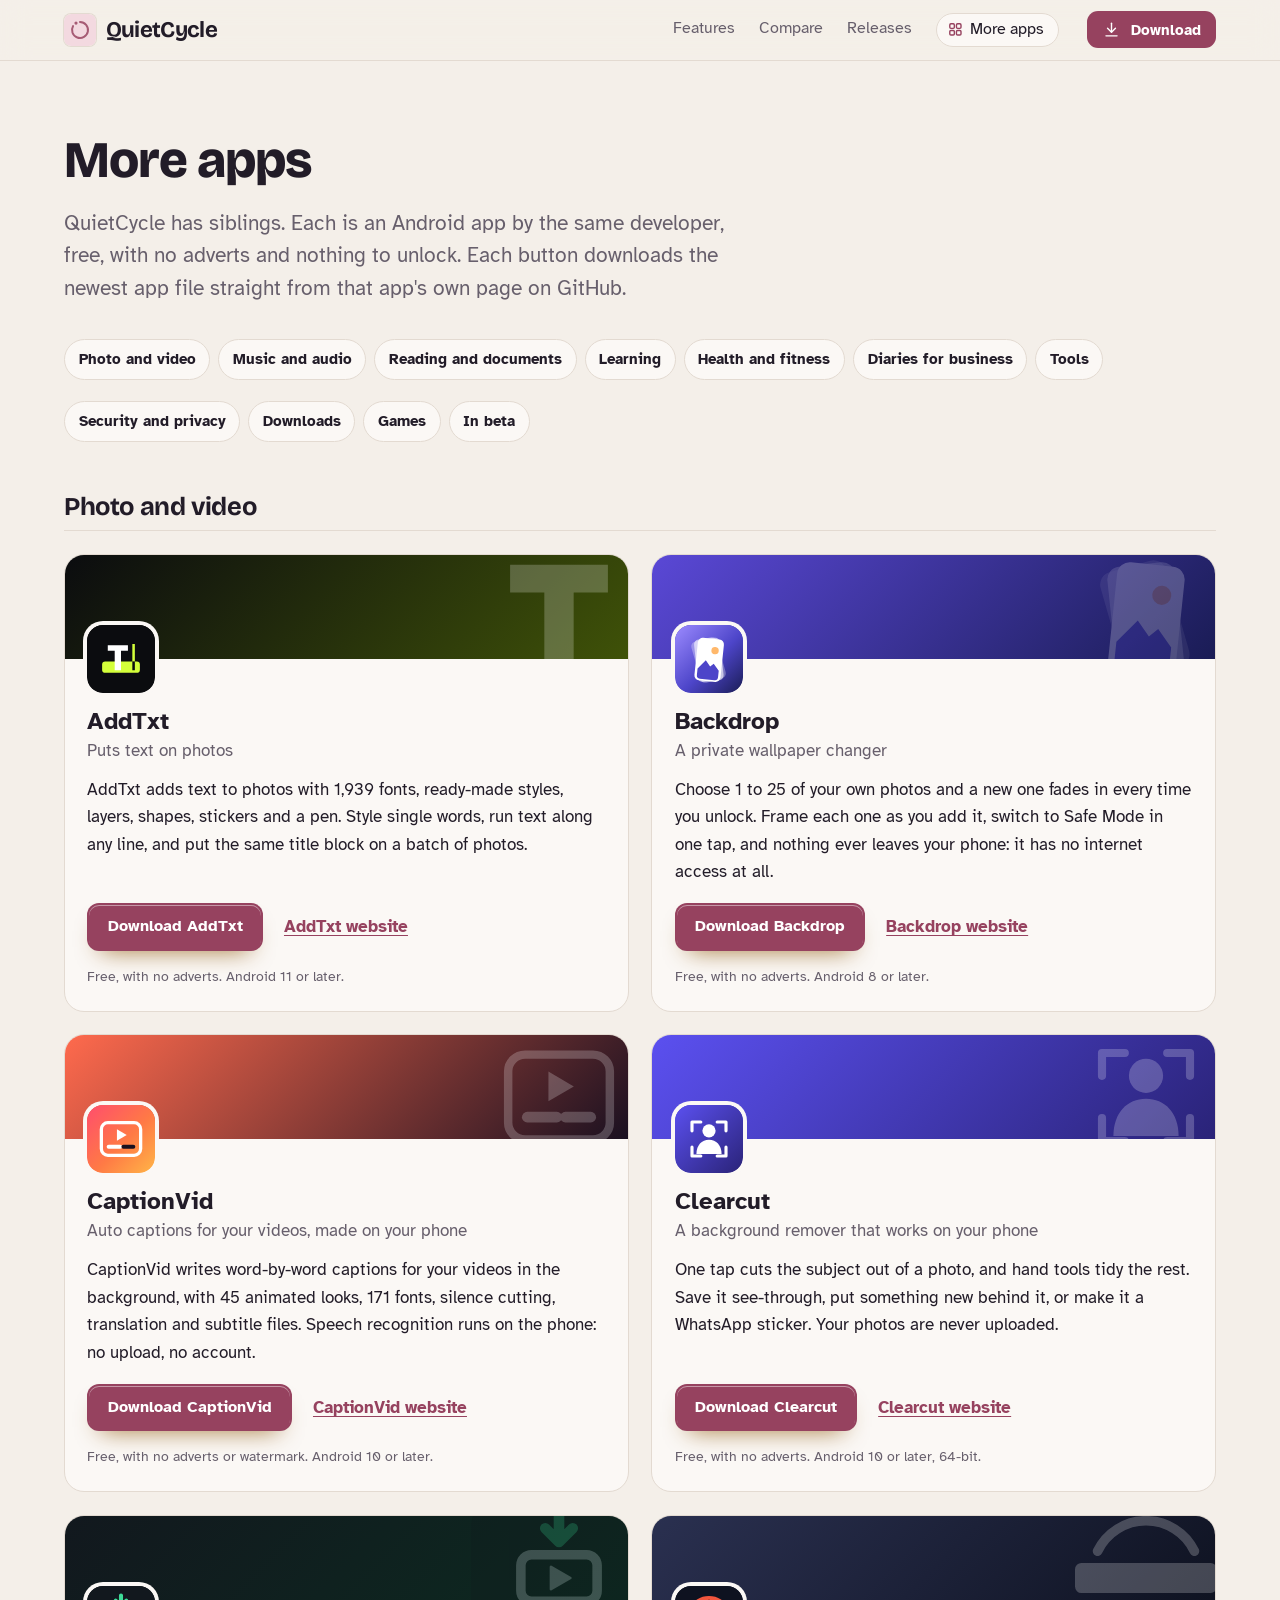
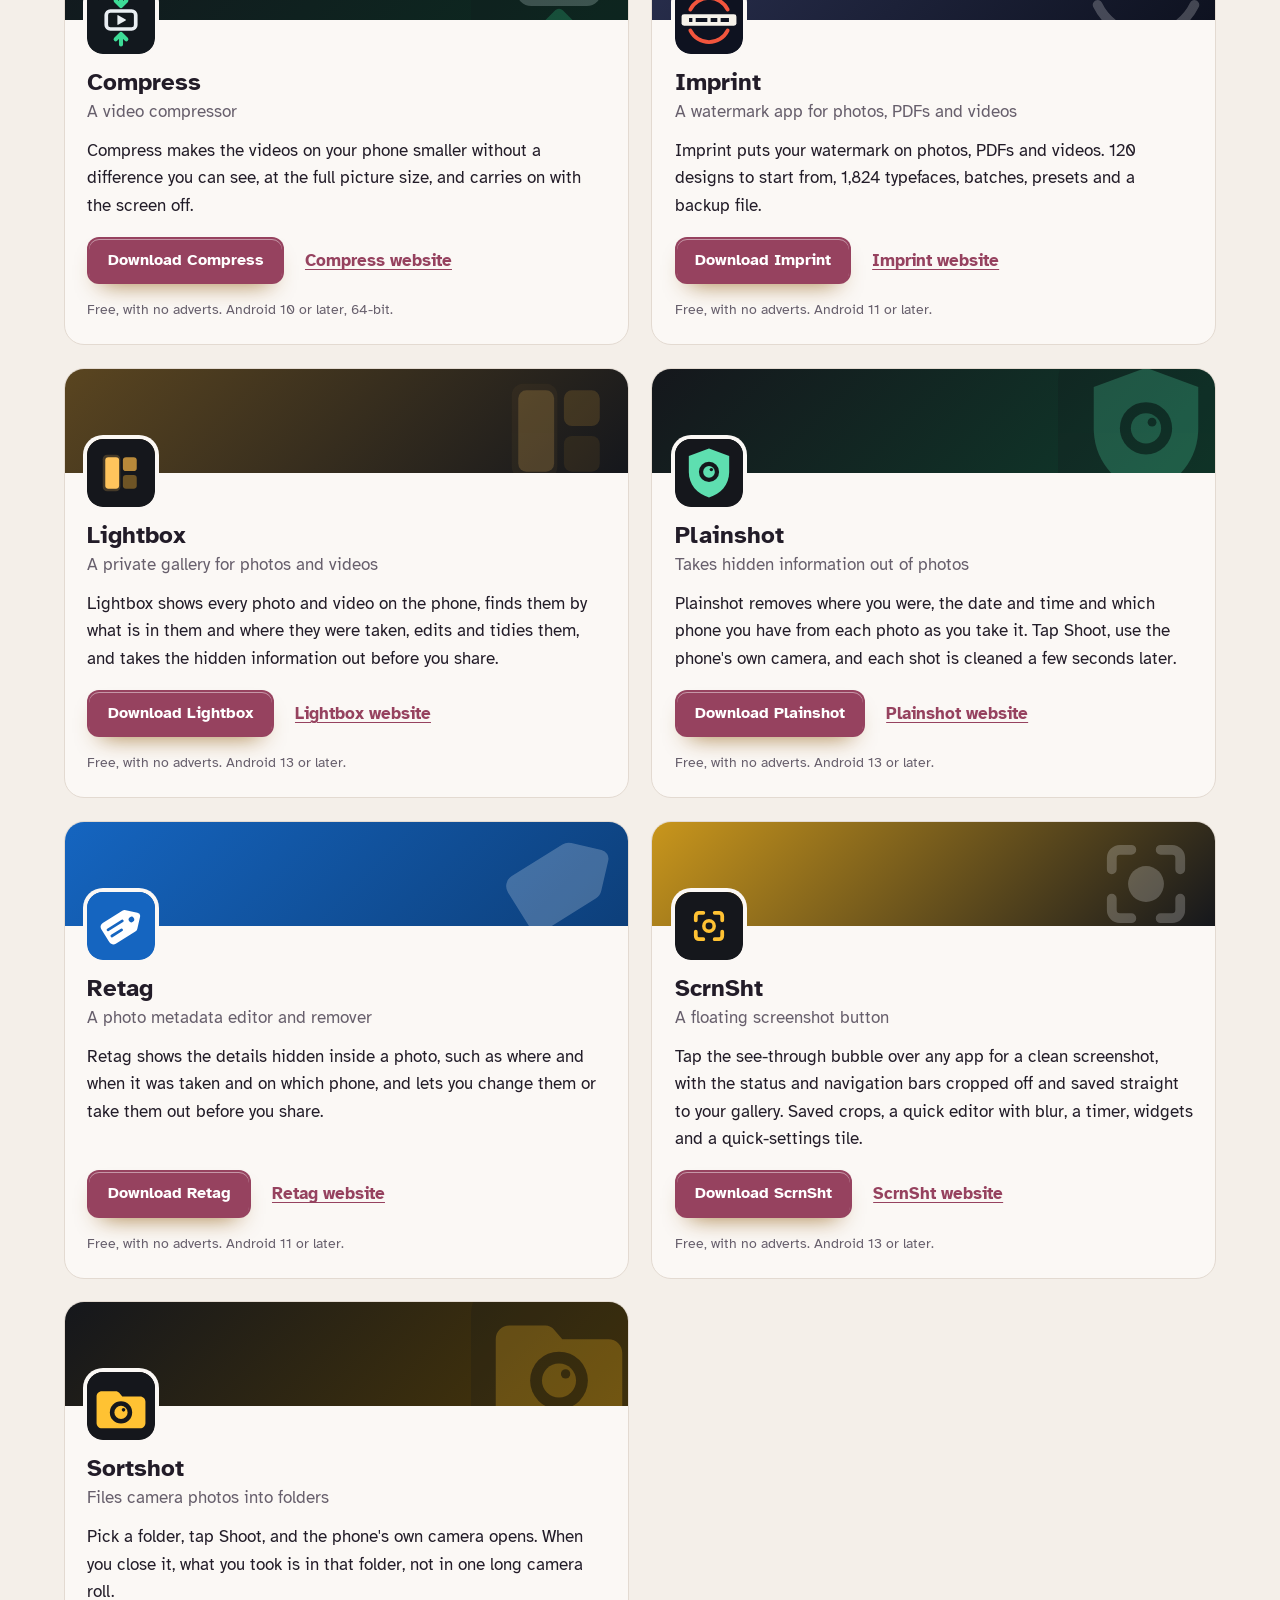
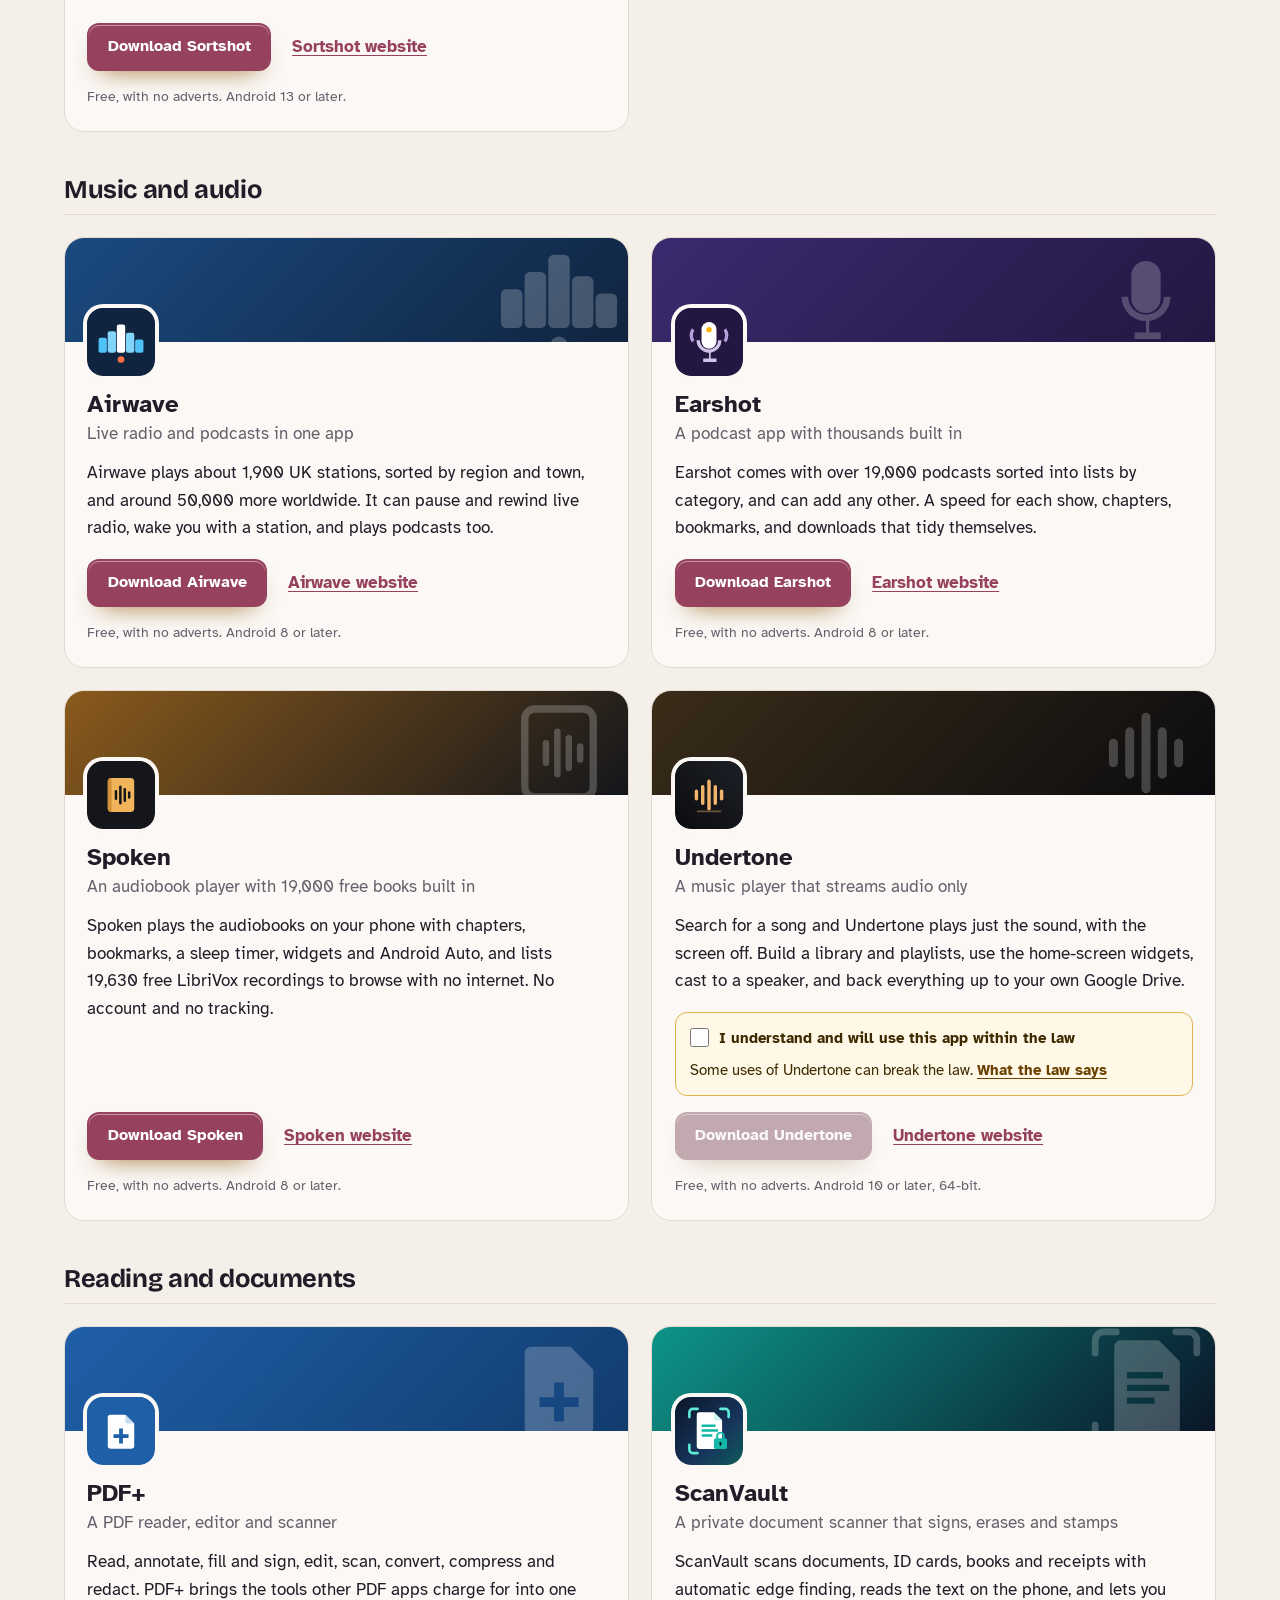
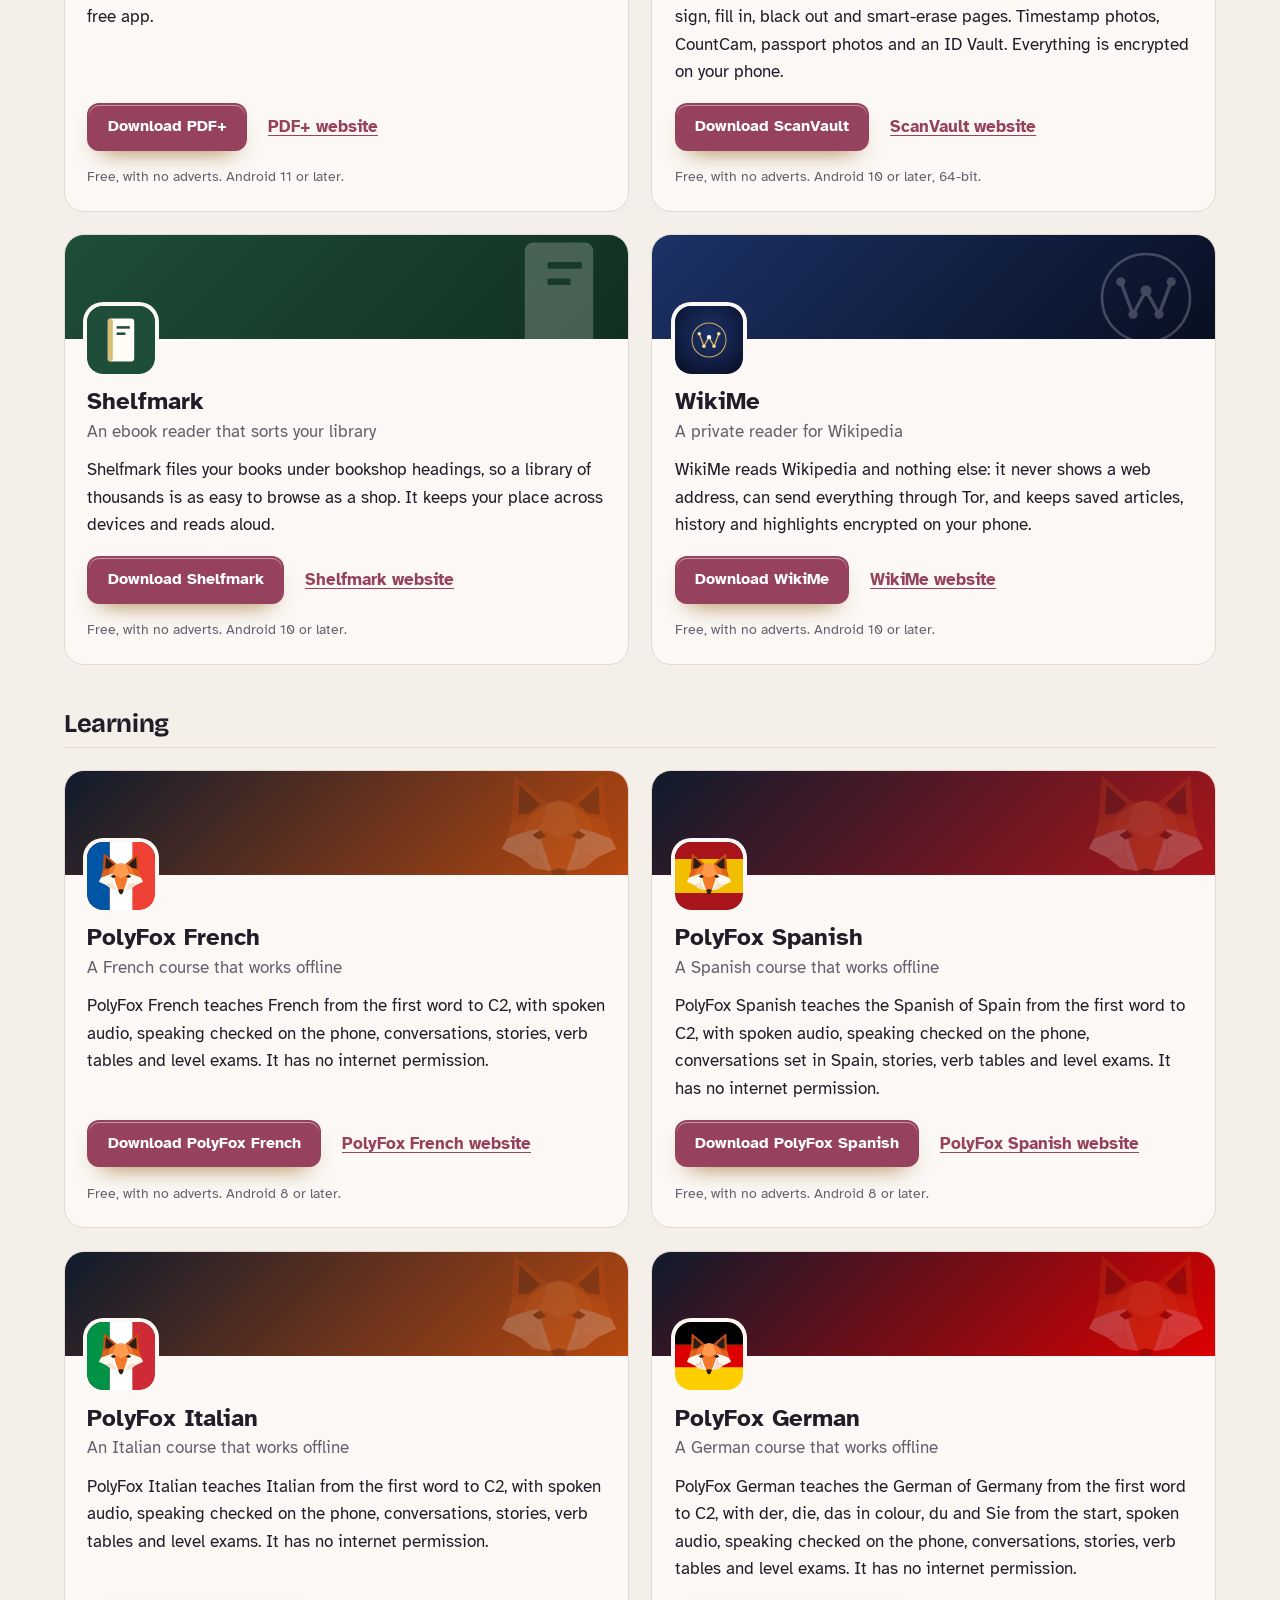
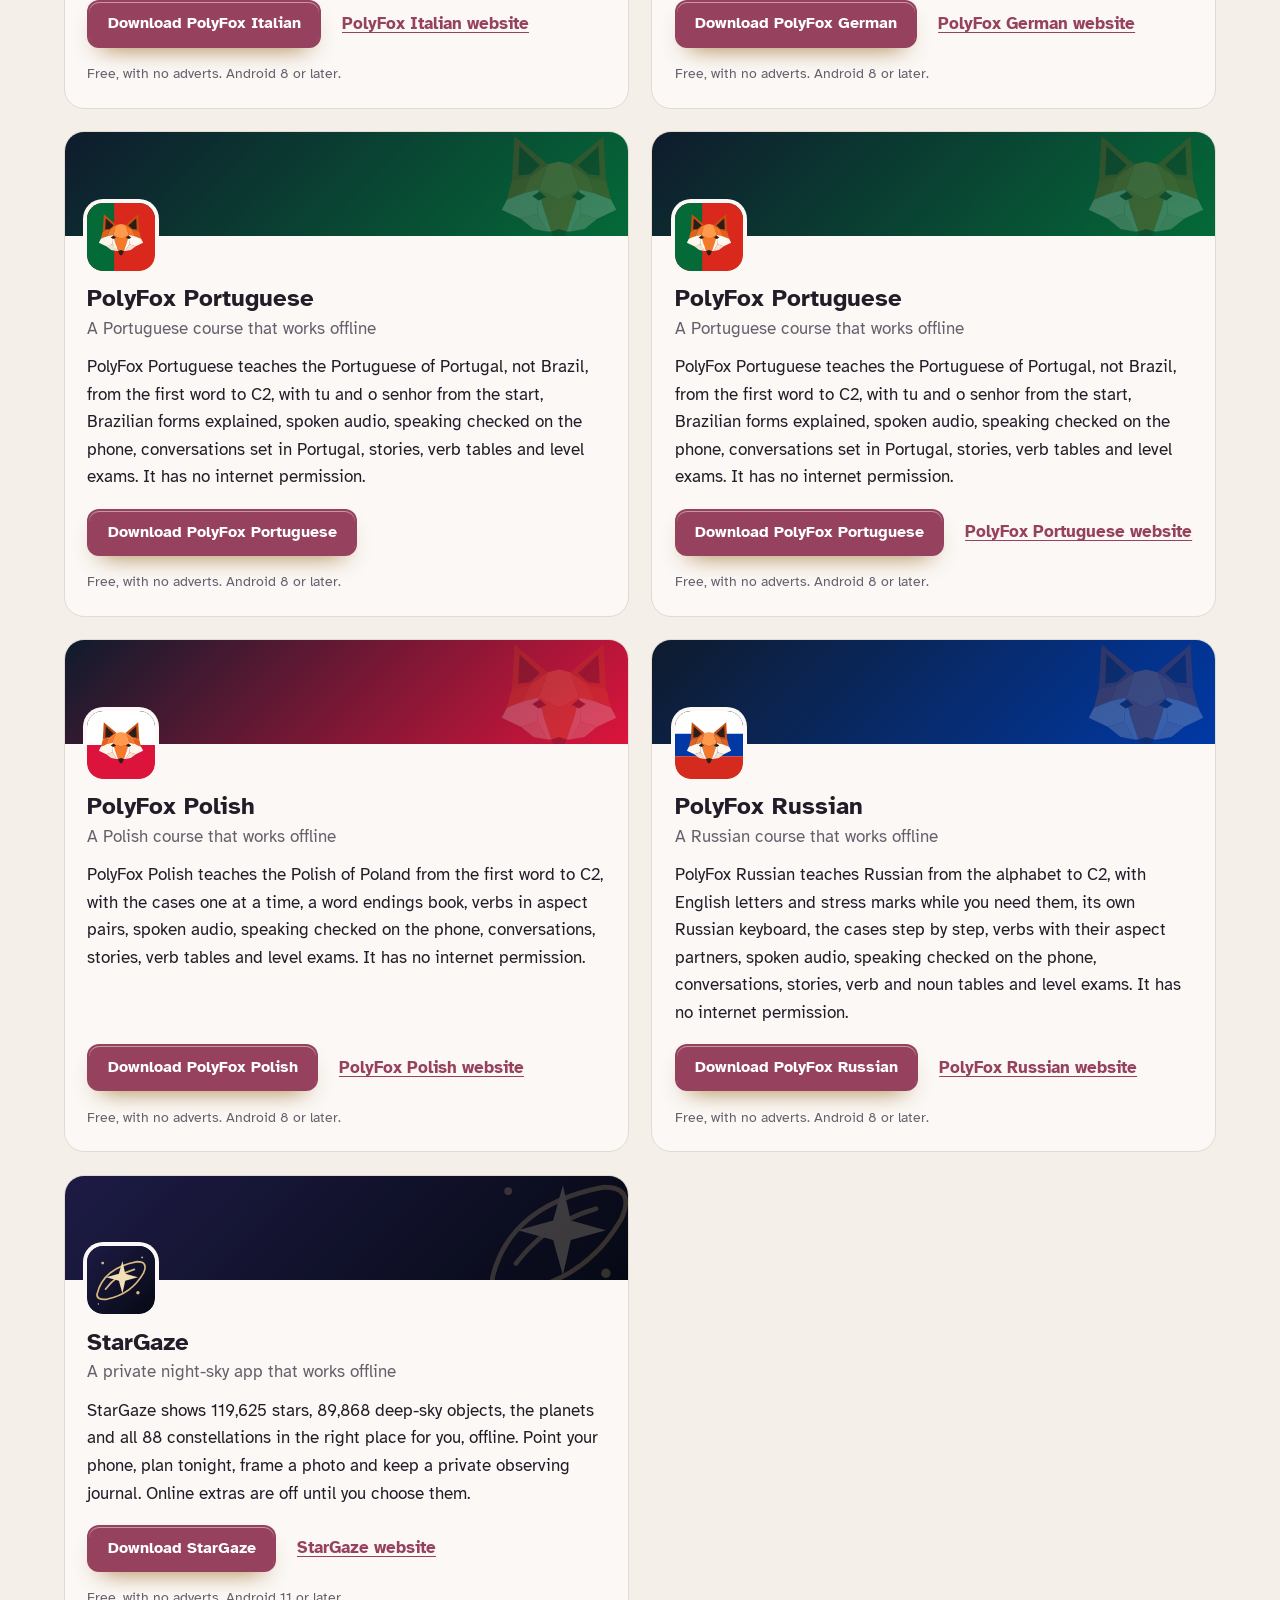
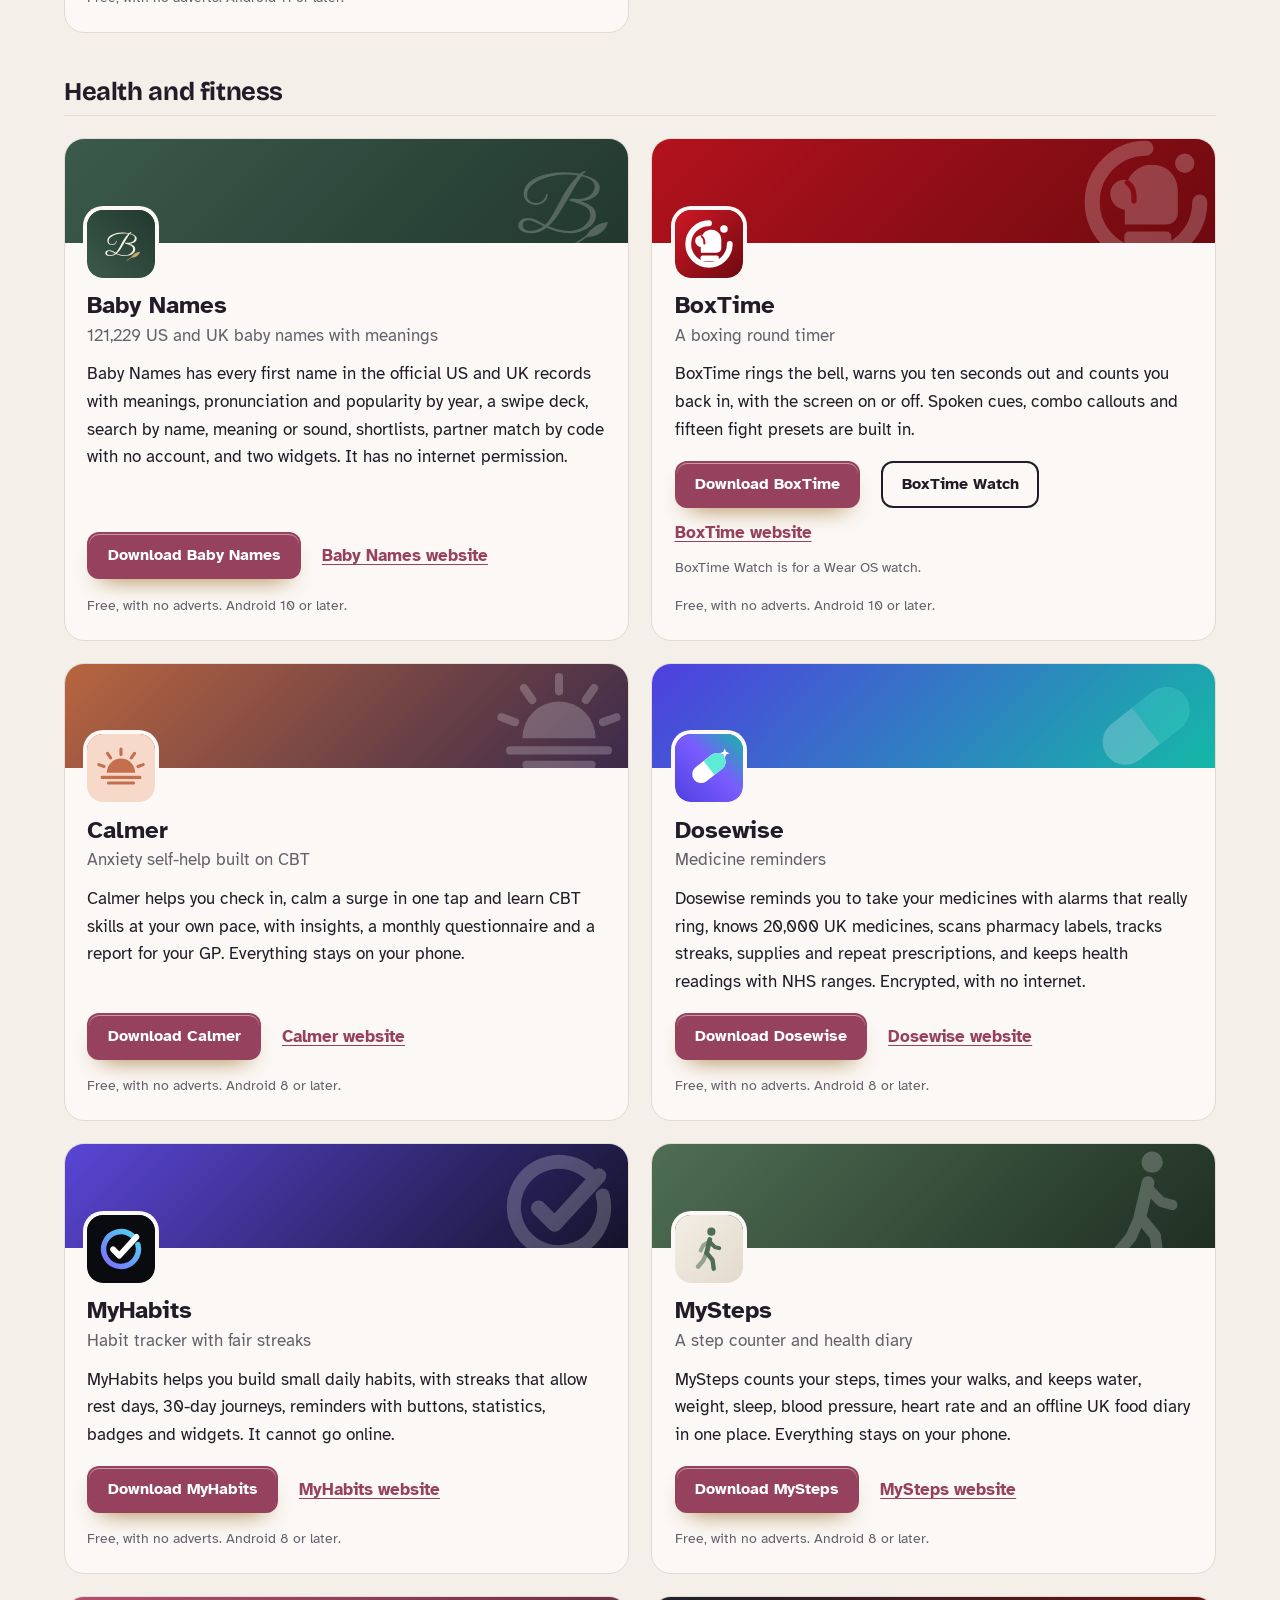
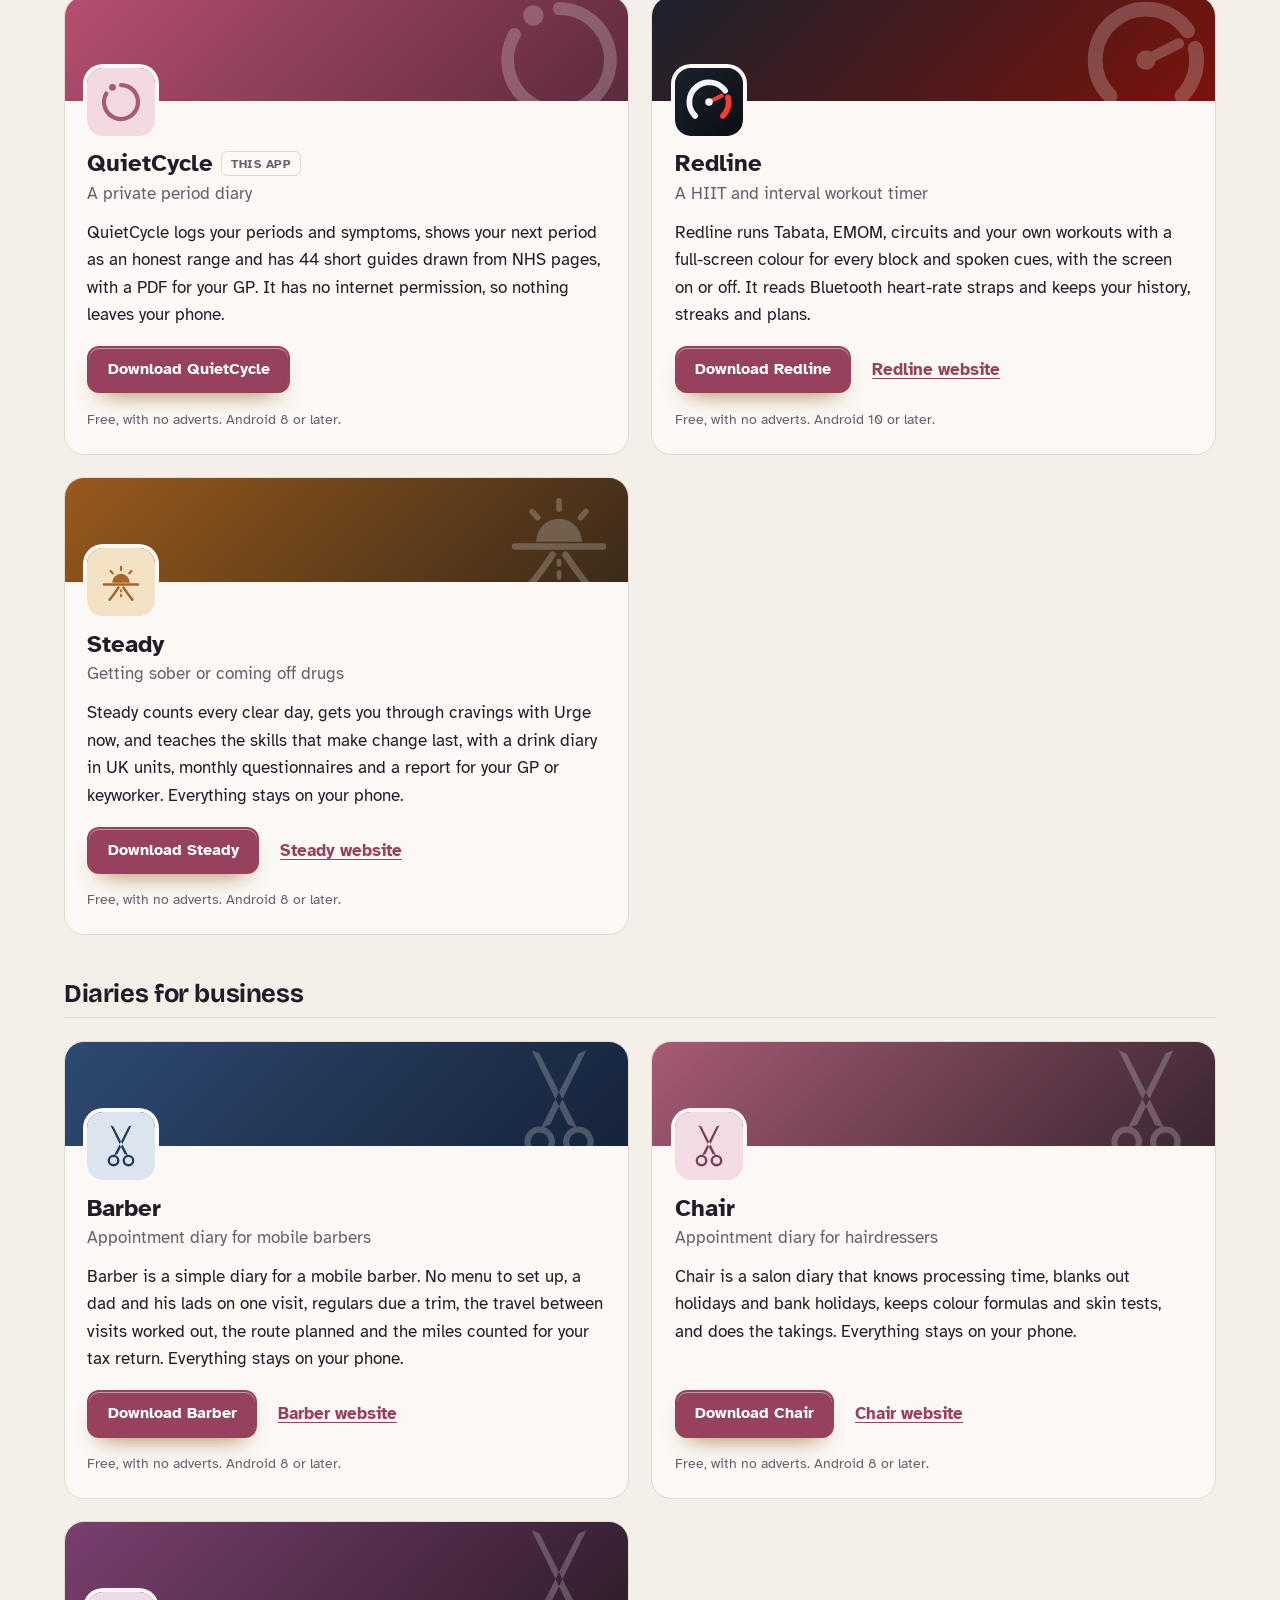
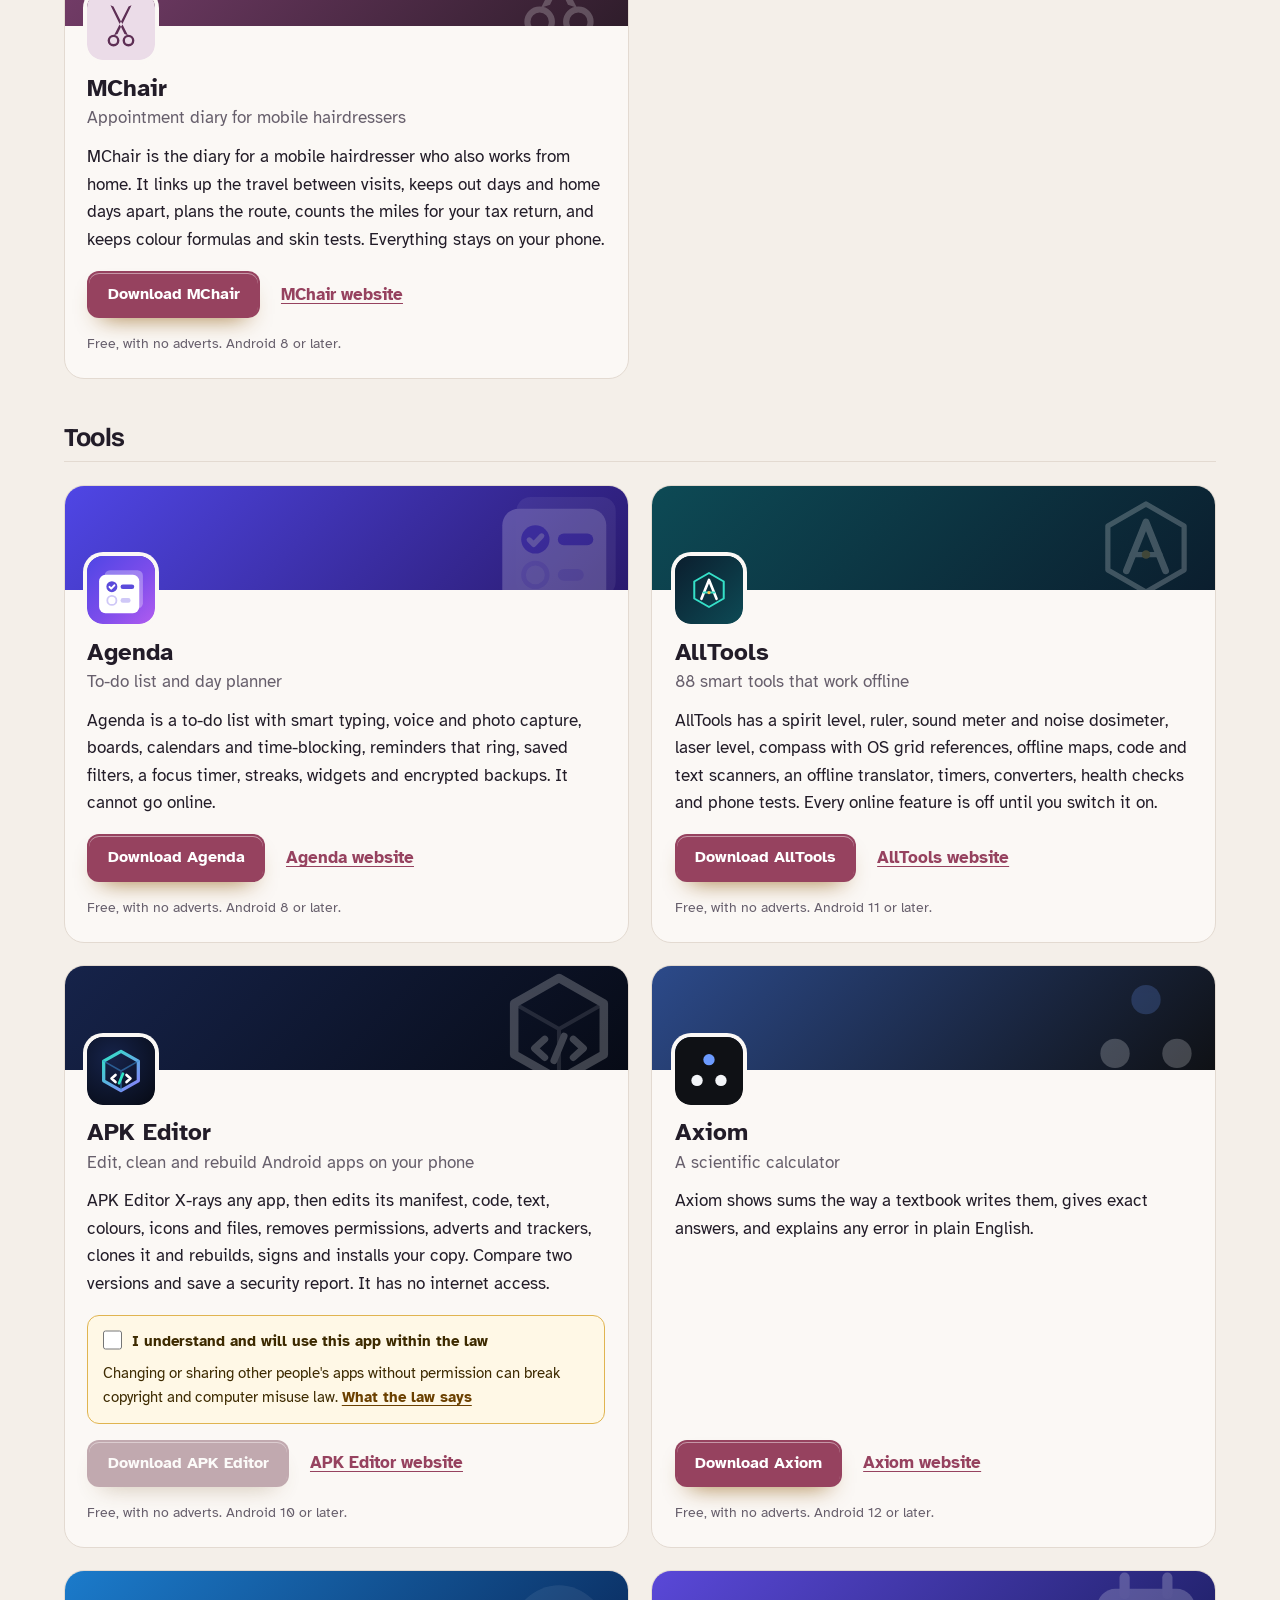
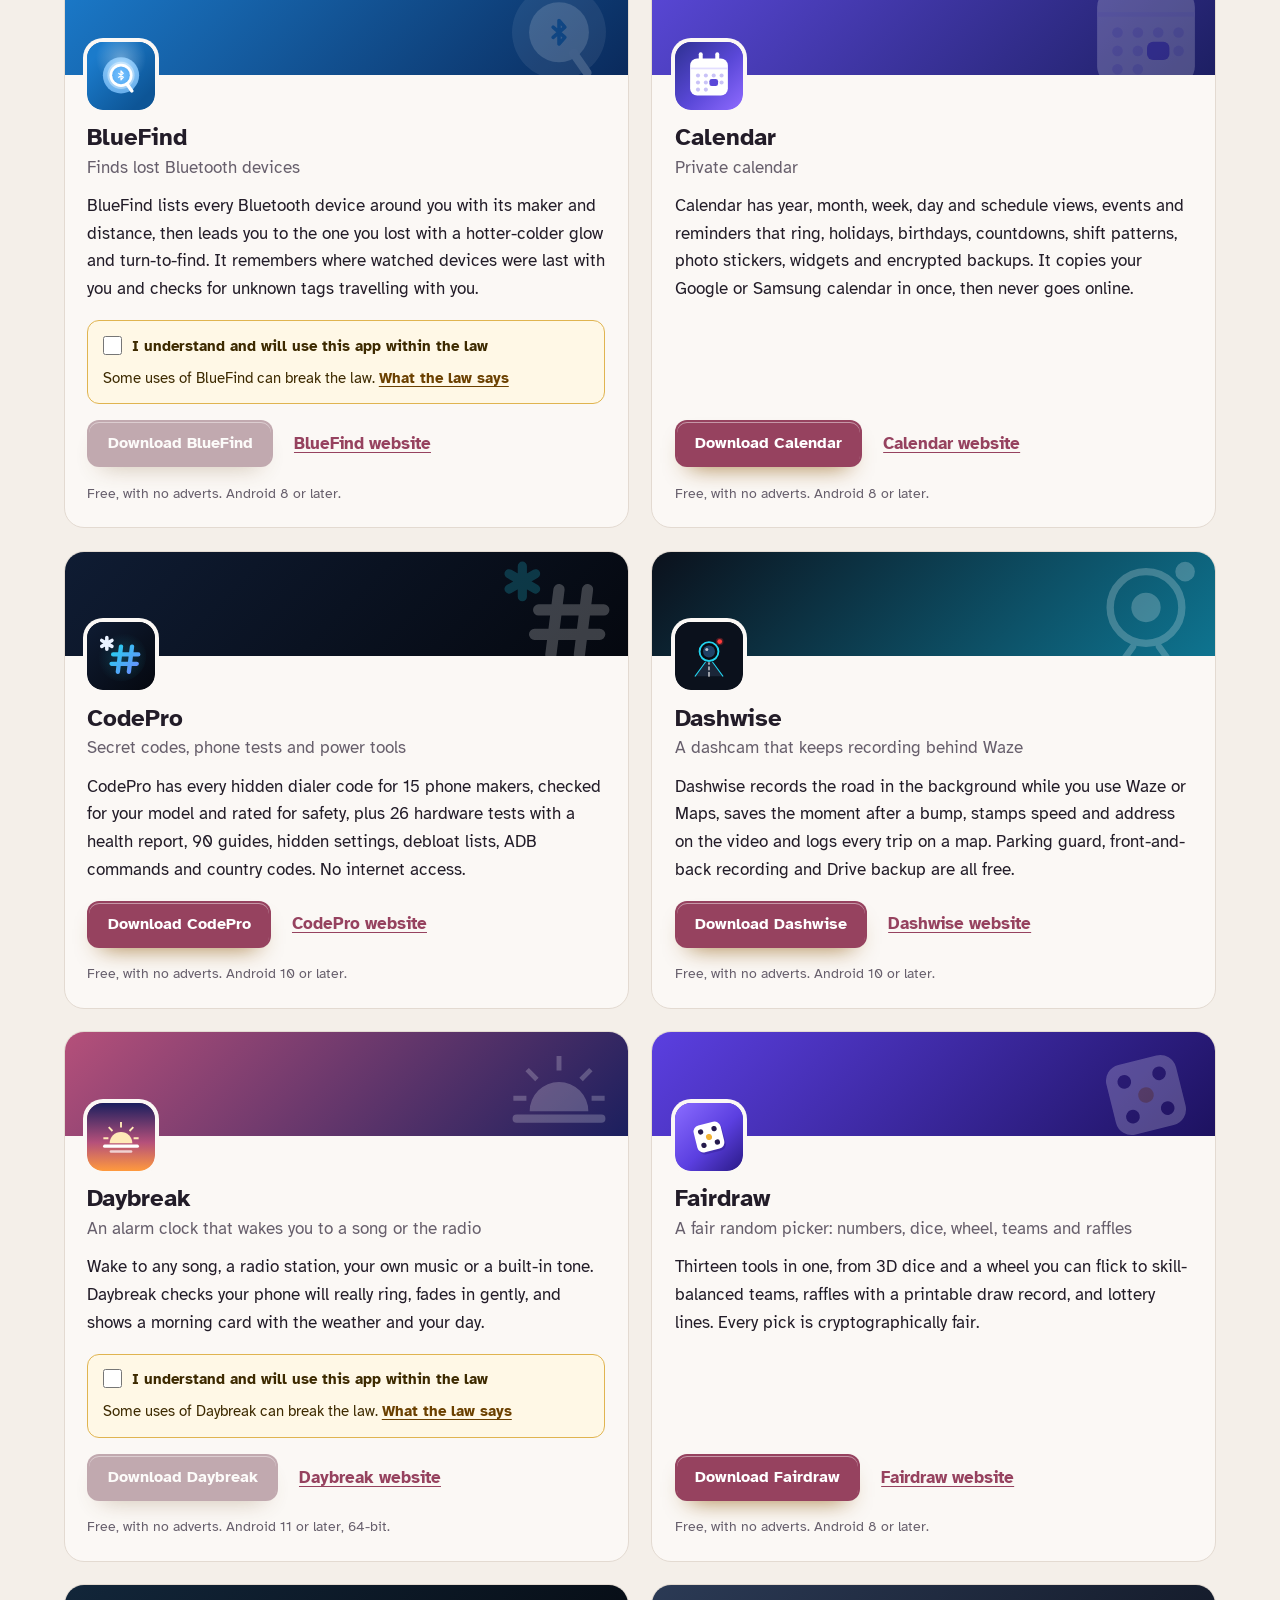
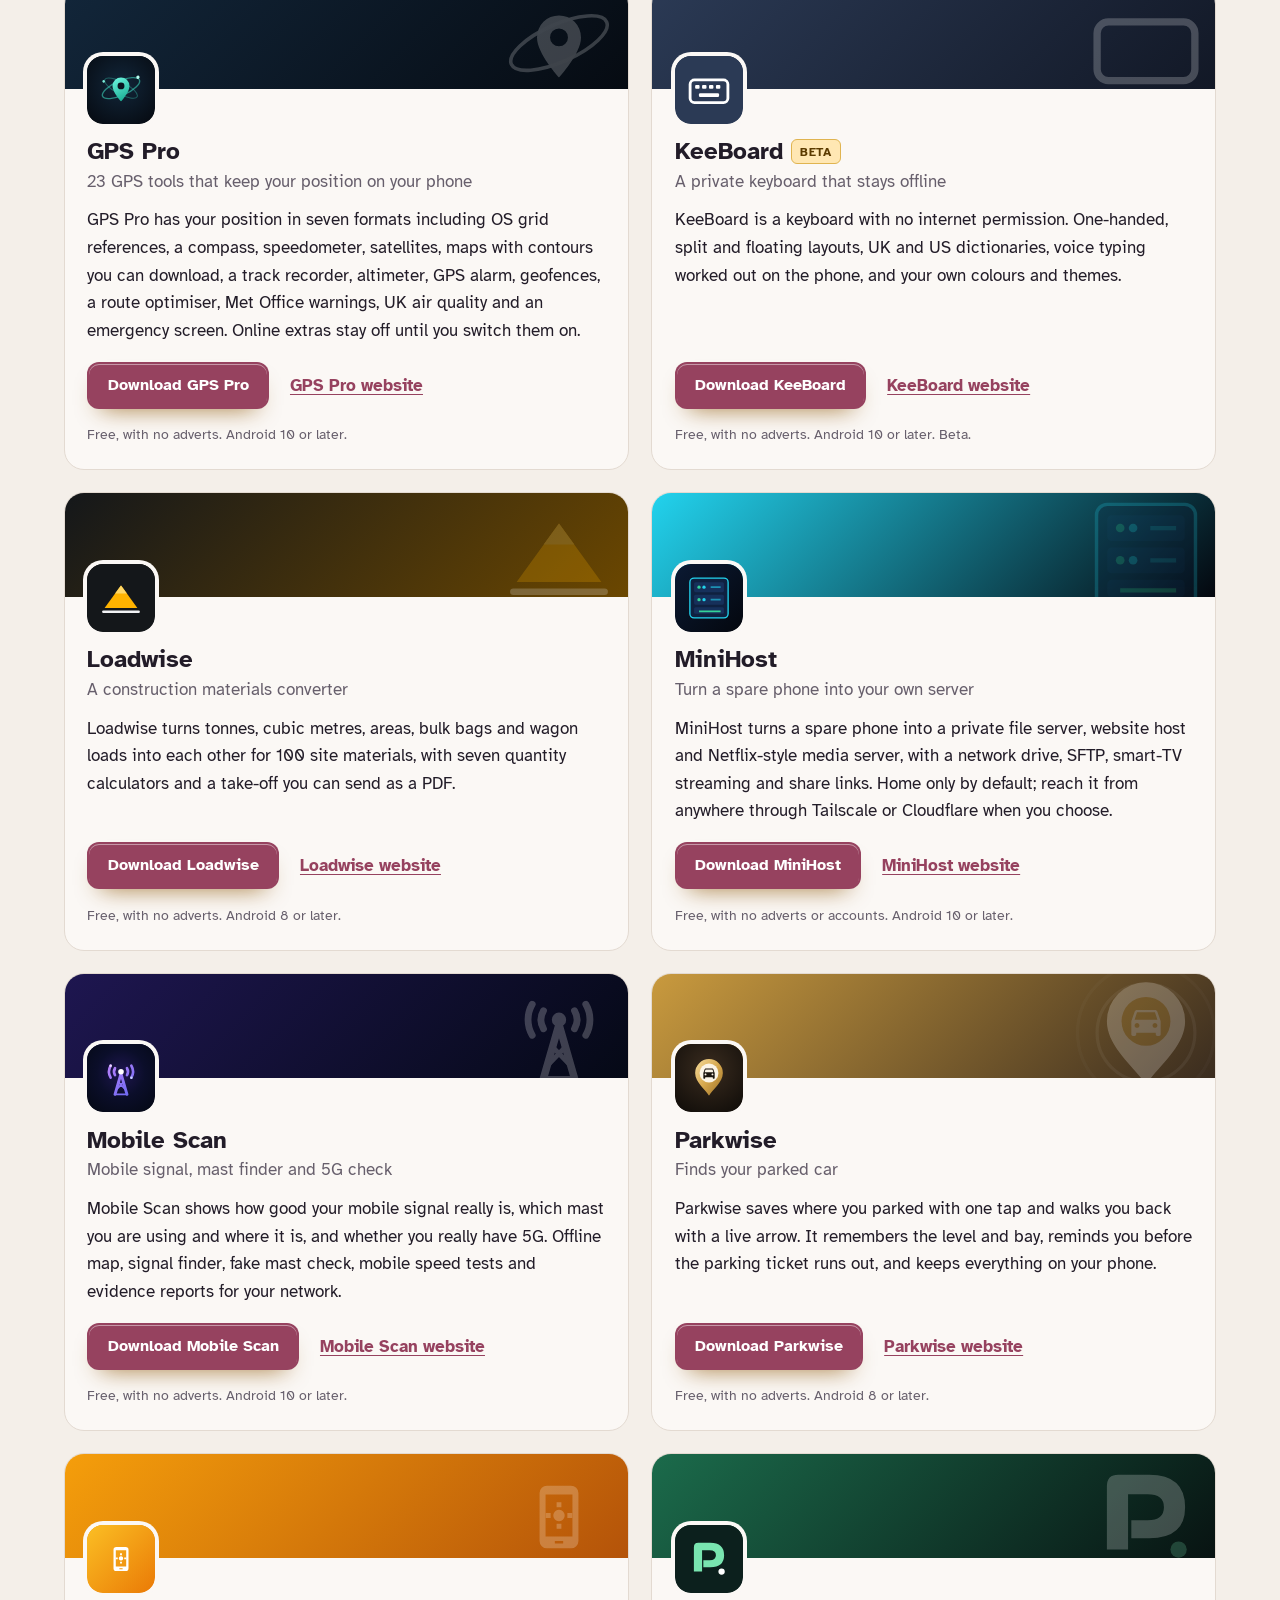
==== commit b2ec2bb9: "More apps: add Baby Names" ====
--- a/more-apps.html
+++ b/more-apps.html
@@ -4,7 +4,7 @@
 <meta charset="utf-8">
 <meta name="viewport" content="width=device-width, initial-scale=1">
 <title>More apps by the maker of QuietCycle</title>
-<meta name="description" content="All 96 free Android apps from the maker of QuietCycle, in one list by category, each with its download and a link to its website.">
+<meta name="description" content="All 97 free Android apps from the maker of QuietCycle, in one list by category, each with its download and a link to its website.">
 <meta name="author" content="Jonathan Jackson">
 <link rel="canonical" href="https://customgpter.github.io/quietcycle/more-apps.html">
 <meta name="theme-color" content="#f4efe9" media="(prefers-color-scheme: light)">
@@ -12,7 +12,7 @@
 <meta property="og:type" content="website">
 <meta property="og:site_name" content="QuietCycle">
 <meta property="og:title" content="More apps by the maker of QuietCycle">
-<meta property="og:description" content="All 96 free Android apps from the maker of QuietCycle, in one list by category, each with its download and a link to its website.">
+<meta property="og:description" content="All 97 free Android apps from the maker of QuietCycle, in one list by category, each with its download and a link to its website.">
 <meta property="og:url" content="https://customgpter.github.io/quietcycle/more-apps.html">
 <meta property="og:image" content="https://customgpter.github.io/quietcycle/assets/og.png">
 <meta property="og:image:width" content="1200">
@@ -71,7 +71,7 @@
 <li class="mapp" style="--b:#0f1b2d;--b2:#b8480f"><div class="mapp-cover" aria-hidden="true"><svg viewBox="0 0 108 108"><polygon fill="#C94E12" points="26.7,17.9 47.0,35.1 36.1,42.9 25.1,45.2"/><polygon fill="#C94E12" points="82.9,45.2 71.9,42.9 61.0,35.1 81.3,17.9"/><polygon fill="#2B1D17" points="29.8,24.1 42.3,35.8 36.1,41.3 29.0,42.1"/><polygon fill="#2B1D17" points="79.0,42.1 71.9,41.3 65.7,35.8 78.2,24.1"/><polygon fill="#FF9A4D" points="54.0,33.5 47.0,35.1 41.5,50.7 54.0,56.9"/><polygon fill="#FF9A4D" points="54.0,56.9 66.5,50.7 61.0,35.1 54.0,33.5"/><polygon fill="#F47A2A" points="47.0,35.1 36.1,42.9 32.2,53.0 41.5,50.7"/><polygon fill="#F47A2A" points="66.5,50.7 75.8,53.0 71.9,42.9 61.0,35.1"/><polygon fill="#E2611A" points="36.1,42.9 25.1,45.2 22.0,56.9 32.2,53.0"/><polygon fill="#E2611A" points="75.8,53.0 86.0,56.9 82.9,45.2 71.9,42.9"/><polygon fill="#FFF6EC" points="32.2,53.0 22.0,56.9 18.9,63.1 30.6,68.6 40.7,65.5 41.5,50.7"/><polygon fill="#FFF6EC" points="66.5,50.7 67.3,65.5 77.4,68.6 89.1,63.1 86.0,56.9 75.8,53.0"/><polygon fill="#F3E3D2" points="30.6,68.6 40.7,65.5 47.0,76.4 38.4,74.8"/><polygon fill="#F3E3D2" points="69.6,74.8 61.0,76.4 67.3,65.5 77.4,68.6"/><polygon fill="#F47A2A" points="41.5,50.7 54.0,56.9 54.0,78.0 49.3,76.4 44.6,62.4"/><polygon fill="#F47A2A" points="63.4,62.4 58.7,76.4 54.0,78.0 54.0,56.9 66.5,50.7"/><polygon fill="#FFF6EC" points="41.5,50.7 44.6,62.4 49.3,76.4 47.0,76.4 40.7,65.5"/><polygon fill="#FFF6EC" points="67.3,65.5 61.0,76.4 58.7,76.4 63.4,62.4 66.5,50.7"/><polygon fill="#2B1D17" points="49.3,76.4 54.0,74.8 58.7,76.4 56.3,81.9 54.0,83.4 51.7,81.9"/><polygon fill="#2B1D17" points="37.6,54.6 42.3,51.8 46.2,55.3 41.5,57.3"/><polygon fill="#2B1D17" points="66.5,57.3 61.8,55.3 65.7,51.8 70.4,54.6"/></svg></div><div class="mapp-body"><svg class="mapp-icon" viewBox="0 0 108 108" aria-hidden="true"><rect width="108" height="108" rx="24" fill="#CE2B37"/><path fill="#FFFFFF" d="M36 0H72V108H36Z"/><path fill="#009246" d="M24 0H36V108H24A24 24 0 0 1 0 84V24A24 24 0 0 1 24 0Z"/><polygon fill="#C94E12" points="26.7,17.9 47.0,35.1 36.1,42.9 25.1,45.2"/><polygon fill="#C94E12" points="82.9,45.2 71.9,42.9 61.0,35.1 81.3,17.9"/><polygon fill="#2B1D17" points="29.8,24.1 42.3,35.8 36.1,41.3 29.0,42.1"/><polygon fill="#2B1D17" points="79.0,42.1 71.9,41.3 65.7,35.8 78.2,24.1"/><polygon fill="#FF9A4D" points="54.0,33.5 47.0,35.1 41.5,50.7 54.0,56.9"/><polygon fill="#FF9A4D" points="54.0,56.9 66.5,50.7 61.0,35.1 54.0,33.5"/><polygon fill="#F47A2A" points="47.0,35.1 36.1,42.9 32.2,53.0 41.5,50.7"/><polygon fill="#F47A2A" points="66.5,50.7 75.8,53.0 71.9,42.9 61.0,35.1"/><polygon fill="#E2611A" points="36.1,42.9 25.1,45.2 22.0,56.9 32.2,53.0"/><polygon fill="#E2611A" points="75.8,53.0 86.0,56.9 82.9,45.2 71.9,42.9"/><polygon fill="#FFF6EC" points="32.2,53.0 22.0,56.9 18.9,63.1 30.6,68.6 40.7,65.5 41.5,50.7"/><polygon fill="#FFF6EC" points="66.5,50.7 67.3,65.5 77.4,68.6 89.1,63.1 86.0,56.9 75.8,53.0"/><polygon fill="#F3E3D2" points="30.6,68.6 40.7,65.5 47.0,76.4 38.4,74.8"/><polygon fill="#F3E3D2" points="69.6,74.8 61.0,76.4 67.3,65.5 77.4,68.6"/><polygon fill="#F47A2A" points="41.5,50.7 54.0,56.9 54.0,78.0 49.3,76.4 44.6,62.4"/><polygon fill="#F47A2A" points="63.4,62.4 58.7,76.4 54.0,78.0 54.0,56.9 66.5,50.7"/><polygon fill="#FFF6EC" points="41.5,50.7 44.6,62.4 49.3,76.4 47.0,76.4 40.7,65.5"/><polygon fill="#FFF6EC" points="67.3,65.5 61.0,76.4 58.7,76.4 63.4,62.4 66.5,50.7"/><polygon fill="#2B1D17" points="49.3,76.4 54.0,74.8 58.7,76.4 56.3,81.9 54.0,83.4 51.7,81.9"/><polygon fill="#2B1D17" points="37.6,54.6 42.3,51.8 46.2,55.3 41.5,57.3"/><polygon fill="#2B1D17" points="66.5,57.3 61.8,55.3 65.7,51.8 70.4,54.6"/></svg><h3>PolyFox Italian</h3><p class="mapp-kind">An Italian course that works offline</p><p class="mapp-say">PolyFox Italian teaches Italian from the first word to C2, with spoken audio, speaking checked on the phone, conversations, stories, verb tables and level exams. It has no internet permission.</p><p class="mapp-go"><a class="button" href="https://github.com/CustomGPTer/polyfox-italian/releases/latest/download/PolyFox-Italian.apk">Download PolyFox Italian</a><a class="mapp-site" href="https://customgpter.github.io/polyfox-italian/">PolyFox Italian website</a></p><p class="mapp-needs">Free, with no adverts. Android 8 or later.</p></div></li>
 <li class="mapp" style="--b:#0f1b2d;--b2:#dd0000"><div class="mapp-cover" aria-hidden="true"><svg viewBox="0 0 108 108"><polygon fill="#C94E12" points="26.7,17.9 47.0,35.1 36.1,42.9 25.1,45.2"/><polygon fill="#C94E12" points="82.9,45.2 71.9,42.9 61.0,35.1 81.3,17.9"/><polygon fill="#2B1D17" points="29.8,24.1 42.3,35.8 36.1,41.3 29.0,42.1"/><polygon fill="#2B1D17" points="79.0,42.1 71.9,41.3 65.7,35.8 78.2,24.1"/><polygon fill="#FF9A4D" points="54.0,33.5 47.0,35.1 41.5,50.7 54.0,56.9"/><polygon fill="#FF9A4D" points="54.0,56.9 66.5,50.7 61.0,35.1 54.0,33.5"/><polygon fill="#F47A2A" points="47.0,35.1 36.1,42.9 32.2,53.0 41.5,50.7"/><polygon fill="#F47A2A" points="66.5,50.7 75.8,53.0 71.9,42.9 61.0,35.1"/><polygon fill="#E2611A" points="36.1,42.9 25.1,45.2 22.0,56.9 32.2,53.0"/><polygon fill="#E2611A" points="75.8,53.0 86.0,56.9 82.9,45.2 71.9,42.9"/><polygon fill="#FFF6EC" points="32.2,53.0 22.0,56.9 18.9,63.1 30.6,68.6 40.7,65.5 41.5,50.7"/><polygon fill="#FFF6EC" points="66.5,50.7 67.3,65.5 77.4,68.6 89.1,63.1 86.0,56.9 75.8,53.0"/><polygon fill="#F3E3D2" points="30.6,68.6 40.7,65.5 47.0,76.4 38.4,74.8"/><polygon fill="#F3E3D2" points="69.6,74.8 61.0,76.4 67.3,65.5 77.4,68.6"/><polygon fill="#F47A2A" points="41.5,50.7 54.0,56.9 54.0,78.0 49.3,76.4 44.6,62.4"/><polygon fill="#F47A2A" points="63.4,62.4 58.7,76.4 54.0,78.0 54.0,56.9 66.5,50.7"/><polygon fill="#FFF6EC" points="41.5,50.7 44.6,62.4 49.3,76.4 47.0,76.4 40.7,65.5"/><polygon fill="#FFF6EC" points="67.3,65.5 61.0,76.4 58.7,76.4 63.4,62.4 66.5,50.7"/><polygon fill="#2B1D17" points="49.3,76.4 54.0,74.8 58.7,76.4 56.3,81.9 54.0,83.4 51.7,81.9"/><polygon fill="#2B1D17" points="37.6,54.6 42.3,51.8 46.2,55.3 41.5,57.3"/><polygon fill="#2B1D17" points="66.5,57.3 61.8,55.3 65.7,51.8 70.4,54.6"/></svg></div><div class="mapp-body"><svg class="mapp-icon" viewBox="0 0 108 108" aria-hidden="true"><rect width="108" height="108" rx="24" fill="#FFCE00"/><path fill="#DD0000" d="M0 36H108V72H0Z"/><path fill="#000000" d="M24 0H84A24 24 0 0 1 108 24V36H0V24A24 24 0 0 1 24 0Z"/><polygon fill="#C94E12" points="26.7,17.9 47.0,35.1 36.1,42.9 25.1,45.2"/><polygon fill="#C94E12" points="82.9,45.2 71.9,42.9 61.0,35.1 81.3,17.9"/><polygon fill="#2B1D17" points="29.8,24.1 42.3,35.8 36.1,41.3 29.0,42.1"/><polygon fill="#2B1D17" points="79.0,42.1 71.9,41.3 65.7,35.8 78.2,24.1"/><polygon fill="#FF9A4D" points="54.0,33.5 47.0,35.1 41.5,50.7 54.0,56.9"/><polygon fill="#FF9A4D" points="54.0,56.9 66.5,50.7 61.0,35.1 54.0,33.5"/><polygon fill="#F47A2A" points="47.0,35.1 36.1,42.9 32.2,53.0 41.5,50.7"/><polygon fill="#F47A2A" points="66.5,50.7 75.8,53.0 71.9,42.9 61.0,35.1"/><polygon fill="#E2611A" points="36.1,42.9 25.1,45.2 22.0,56.9 32.2,53.0"/><polygon fill="#E2611A" points="75.8,53.0 86.0,56.9 82.9,45.2 71.9,42.9"/><polygon fill="#FFF6EC" points="32.2,53.0 22.0,56.9 18.9,63.1 30.6,68.6 40.7,65.5 41.5,50.7"/><polygon fill="#FFF6EC" points="66.5,50.7 67.3,65.5 77.4,68.6 89.1,63.1 86.0,56.9 75.8,53.0"/><polygon fill="#F3E3D2" points="30.6,68.6 40.7,65.5 47.0,76.4 38.4,74.8"/><polygon fill="#F3E3D2" points="69.6,74.8 61.0,76.4 67.3,65.5 77.4,68.6"/><polygon fill="#F47A2A" points="41.5,50.7 54.0,56.9 54.0,78.0 49.3,76.4 44.6,62.4"/><polygon fill="#F47A2A" points="63.4,62.4 58.7,76.4 54.0,78.0 54.0,56.9 66.5,50.7"/><polygon fill="#FFF6EC" points="41.5,50.7 44.6,62.4 49.3,76.4 47.0,76.4 40.7,65.5"/><polygon fill="#FFF6EC" points="67.3,65.5 61.0,76.4 58.7,76.4 63.4,62.4 66.5,50.7"/><polygon fill="#2B1D17" points="49.3,76.4 54.0,74.8 58.7,76.4 56.3,81.9 54.0,83.4 51.7,81.9"/><polygon fill="#2B1D17" points="37.6,54.6 42.3,51.8 46.2,55.3 41.5,57.3"/><polygon fill="#2B1D17" points="66.5,57.3 61.8,55.3 65.7,51.8 70.4,54.6"/></svg><h3>PolyFox German</h3><p class="mapp-kind">A German course that works offline</p><p class="mapp-say">PolyFox German teaches the German of Germany from the first word to C2, with der, die, das in colour, du and Sie from the start, spoken audio, speaking checked on the phone, conversations, stories, verb tables and level exams. It has no internet permission.</p><p class="mapp-go"><a class="button" href="https://github.com/CustomGPTer/polyfox-german/releases/latest/download/PolyFoxGerman.apk">Download PolyFox German</a><a class="mapp-site" href="https://customgpter.github.io/polyfox-german/">PolyFox German website</a></p><p class="mapp-needs">Free, with no adverts. Android 8 or later.</p></div></li><li class="mapp" style="--b:#0f1b2d;--b2:#046a38"><div class="mapp-cover" aria-hidden="true"><svg viewBox="0 0 108 108"><polygon fill="#C94E12" points="26.7,17.9 47.0,35.1 36.1,42.9 25.1,45.2"/><polygon fill="#C94E12" points="82.9,45.2 71.9,42.9 61.0,35.1 81.3,17.9"/><polygon fill="#2B1D17" points="29.8,24.1 42.3,35.8 36.1,41.3 29.0,42.1"/><polygon fill="#2B1D17" points="79.0,42.1 71.9,41.3 65.7,35.8 78.2,24.1"/><polygon fill="#FF9A4D" points="54.0,33.5 47.0,35.1 41.5,50.7 54.0,56.9"/><polygon fill="#FF9A4D" points="54.0,56.9 66.5,50.7 61.0,35.1 54.0,33.5"/><polygon fill="#F47A2A" points="47.0,35.1 36.1,42.9 32.2,53.0 41.5,50.7"/><polygon fill="#F47A2A" points="66.5,50.7 75.8,53.0 71.9,42.9 61.0,35.1"/><polygon fill="#E2611A" points="36.1,42.9 25.1,45.2 22.0,56.9 32.2,53.0"/><polygon fill="#E2611A" points="75.8,53.0 86.0,56.9 82.9,45.2 71.9,42.9"/><polygon fill="#FFF6EC" points="32.2,53.0 22.0,56.9 18.9,63.1 30.6,68.6 40.7,65.5 41.5,50.7"/><polygon fill="#FFF6EC" points="66.5,50.7 67.3,65.5 77.4,68.6 89.1,63.1 86.0,56.9 75.8,53.0"/><polygon fill="#F3E3D2" points="30.6,68.6 40.7,65.5 47.0,76.4 38.4,74.8"/><polygon fill="#F3E3D2" points="69.6,74.8 61.0,76.4 67.3,65.5 77.4,68.6"/><polygon fill="#F47A2A" points="41.5,50.7 54.0,56.9 54.0,78.0 49.3,76.4 44.6,62.4"/><polygon fill="#F47A2A" points="63.4,62.4 58.7,76.4 54.0,78.0 54.0,56.9 66.5,50.7"/><polygon fill="#FFF6EC" points="41.5,50.7 44.6,62.4 49.3,76.4 47.0,76.4 40.7,65.5"/><polygon fill="#FFF6EC" points="67.3,65.5 61.0,76.4 58.7,76.4 63.4,62.4 66.5,50.7"/><polygon fill="#2B1D17" points="49.3,76.4 54.0,74.8 58.7,76.4 56.3,81.9 54.0,83.4 51.7,81.9"/><polygon fill="#2B1D17" points="37.6,54.6 42.3,51.8 46.2,55.3 41.5,57.3"/><polygon fill="#2B1D17" points="66.5,57.3 61.8,55.3 65.7,51.8 70.4,54.6"/></svg></div><div class="mapp-body"><svg class="mapp-icon" viewBox="0 0 108 108" aria-hidden="true"><rect width="108" height="108" rx="24" fill="#DA291C"/><path fill="#046A38" d="M24 0H43.2V108H24A24 24 0 0 1 0 84V24A24 24 0 0 1 24 0Z"/><circle cx="43.2" cy="54" r="16" fill="none" stroke="#FFD100" stroke-width="3.2"/><polygon fill="#C94E12" points="26.7,17.9 47.0,35.1 36.1,42.9 25.1,45.2"/><polygon fill="#C94E12" points="82.9,45.2 71.9,42.9 61.0,35.1 81.3,17.9"/><polygon fill="#2B1D17" points="29.8,24.1 42.3,35.8 36.1,41.3 29.0,42.1"/><polygon fill="#2B1D17" points="79.0,42.1 71.9,41.3 65.7,35.8 78.2,24.1"/><polygon fill="#FF9A4D" points="54.0,33.5 47.0,35.1 41.5,50.7 54.0,56.9"/><polygon fill="#FF9A4D" points="54.0,56.9 66.5,50.7 61.0,35.1 54.0,33.5"/><polygon fill="#F47A2A" points="47.0,35.1 36.1,42.9 32.2,53.0 41.5,50.7"/><polygon fill="#F47A2A" points="66.5,50.7 75.8,53.0 71.9,42.9 61.0,35.1"/><polygon fill="#E2611A" points="36.1,42.9 25.1,45.2 22.0,56.9 32.2,53.0"/><polygon fill="#E2611A" points="75.8,53.0 86.0,56.9 82.9,45.2 71.9,42.9"/><polygon fill="#FFF6EC" points="32.2,53.0 22.0,56.9 18.9,63.1 30.6,68.6 40.7,65.5 41.5,50.7"/><polygon fill="#FFF6EC" points="66.5,50.7 67.3,65.5 77.4,68.6 89.1,63.1 86.0,56.9 75.8,53.0"/><polygon fill="#F3E3D2" points="30.6,68.6 40.7,65.5 47.0,76.4 38.4,74.8"/><polygon fill="#F3E3D2" points="69.6,74.8 61.0,76.4 67.3,65.5 77.4,68.6"/><polygon fill="#F47A2A" points="41.5,50.7 54.0,56.9 54.0,78.0 49.3,76.4 44.6,62.4"/><polygon fill="#F47A2A" points="63.4,62.4 58.7,76.4 54.0,78.0 54.0,56.9 66.5,50.7"/><polygon fill="#FFF6EC" points="41.5,50.7 44.6,62.4 49.3,76.4 47.0,76.4 40.7,65.5"/><polygon fill="#FFF6EC" points="67.3,65.5 61.0,76.4 58.7,76.4 63.4,62.4 66.5,50.7"/><polygon fill="#2B1D17" points="49.3,76.4 54.0,74.8 58.7,76.4 56.3,81.9 54.0,83.4 51.7,81.9"/><polygon fill="#2B1D17" points="37.6,54.6 42.3,51.8 46.2,55.3 41.5,57.3"/><polygon fill="#2B1D17" points="66.5,57.3 61.8,55.3 65.7,51.8 70.4,54.6"/></svg><h3>PolyFox Portuguese</h3><p class="mapp-kind">A Portuguese course that works offline</p><p class="mapp-say">PolyFox Portuguese teaches the Portuguese of Portugal, not Brazil, from the first word to C2, with tu and o senhor from the start, Brazilian forms explained, spoken audio, speaking checked on the phone, conversations set in Portugal, stories, verb tables and level exams. It has no internet permission.</p><p class="mapp-go"><a class="button" href="https://github.com/CustomGPTer/polyfox-portuguese/releases/latest/download/PolyFoxPortuguese.apk">Download PolyFox Portuguese</a></p><p class="mapp-needs">Free, with no adverts. Android 8 or later.</p></div></li><li class="mapp" style="--b:#0f1b2d;--b2:#046a38"><div class="mapp-cover" aria-hidden="true"><svg viewBox="0 0 108 108"><polygon fill="#C94E12" points="26.7,17.9 47.0,35.1 36.1,42.9 25.1,45.2"/><polygon fill="#C94E12" points="82.9,45.2 71.9,42.9 61.0,35.1 81.3,17.9"/><polygon fill="#2B1D17" points="29.8,24.1 42.3,35.8 36.1,41.3 29.0,42.1"/><polygon fill="#2B1D17" points="79.0,42.1 71.9,41.3 65.7,35.8 78.2,24.1"/><polygon fill="#FF9A4D" points="54.0,33.5 47.0,35.1 41.5,50.7 54.0,56.9"/><polygon fill="#FF9A4D" points="54.0,56.9 66.5,50.7 61.0,35.1 54.0,33.5"/><polygon fill="#F47A2A" points="47.0,35.1 36.1,42.9 32.2,53.0 41.5,50.7"/><polygon fill="#F47A2A" points="66.5,50.7 75.8,53.0 71.9,42.9 61.0,35.1"/><polygon fill="#E2611A" points="36.1,42.9 25.1,45.2 22.0,56.9 32.2,53.0"/><polygon fill="#E2611A" points="75.8,53.0 86.0,56.9 82.9,45.2 71.9,42.9"/><polygon fill="#FFF6EC" points="32.2,53.0 22.0,56.9 18.9,63.1 30.6,68.6 40.7,65.5 41.5,50.7"/><polygon fill="#FFF6EC" points="66.5,50.7 67.3,65.5 77.4,68.6 89.1,63.1 86.0,56.9 75.8,53.0"/><polygon fill="#F3E3D2" points="30.6,68.6 40.7,65.5 47.0,76.4 38.4,74.8"/><polygon fill="#F3E3D2" points="69.6,74.8 61.0,76.4 67.3,65.5 77.4,68.6"/><polygon fill="#F47A2A" points="41.5,50.7 54.0,56.9 54.0,78.0 49.3,76.4 44.6,62.4"/><polygon fill="#F47A2A" points="63.4,62.4 58.7,76.4 54.0,78.0 54.0,56.9 66.5,50.7"/><polygon fill="#FFF6EC" points="41.5,50.7 44.6,62.4 49.3,76.4 47.0,76.4 40.7,65.5"/><polygon fill="#FFF6EC" points="67.3,65.5 61.0,76.4 58.7,76.4 63.4,62.4 66.5,50.7"/><polygon fill="#2B1D17" points="49.3,76.4 54.0,74.8 58.7,76.4 56.3,81.9 54.0,83.4 51.7,81.9"/><polygon fill="#2B1D17" points="37.6,54.6 42.3,51.8 46.2,55.3 41.5,57.3"/><polygon fill="#2B1D17" points="66.5,57.3 61.8,55.3 65.7,51.8 70.4,54.6"/></svg></div><div class="mapp-body"><svg class="mapp-icon" viewBox="0 0 108 108" aria-hidden="true"><rect width="108" height="108" rx="24" fill="#DA291C"/><path fill="#046A38" d="M24 0H43.2V108H24A24 24 0 0 1 0 84V24A24 24 0 0 1 24 0Z"/><circle cx="43.2" cy="54" r="16" fill="none" stroke="#FFD100" stroke-width="3.2"/><polygon fill="#C94E12" points="26.7,17.9 47.0,35.1 36.1,42.9 25.1,45.2"/><polygon fill="#C94E12" points="82.9,45.2 71.9,42.9 61.0,35.1 81.3,17.9"/><polygon fill="#2B1D17" points="29.8,24.1 42.3,35.8 36.1,41.3 29.0,42.1"/><polygon fill="#2B1D17" points="79.0,42.1 71.9,41.3 65.7,35.8 78.2,24.1"/><polygon fill="#FF9A4D" points="54.0,33.5 47.0,35.1 41.5,50.7 54.0,56.9"/><polygon fill="#FF9A4D" points="54.0,56.9 66.5,50.7 61.0,35.1 54.0,33.5"/><polygon fill="#F47A2A" points="47.0,35.1 36.1,42.9 32.2,53.0 41.5,50.7"/><polygon fill="#F47A2A" points="66.5,50.7 75.8,53.0 71.9,42.9 61.0,35.1"/><polygon fill="#E2611A" points="36.1,42.9 25.1,45.2 22.0,56.9 32.2,53.0"/><polygon fill="#E2611A" points="75.8,53.0 86.0,56.9 82.9,45.2 71.9,42.9"/><polygon fill="#FFF6EC" points="32.2,53.0 22.0,56.9 18.9,63.1 30.6,68.6 40.7,65.5 41.5,50.7"/><polygon fill="#FFF6EC" points="66.5,50.7 67.3,65.5 77.4,68.6 89.1,63.1 86.0,56.9 75.8,53.0"/><polygon fill="#F3E3D2" points="30.6,68.6 40.7,65.5 47.0,76.4 38.4,74.8"/><polygon fill="#F3E3D2" points="69.6,74.8 61.0,76.4 67.3,65.5 77.4,68.6"/><polygon fill="#F47A2A" points="41.5,50.7 54.0,56.9 54.0,78.0 49.3,76.4 44.6,62.4"/><polygon fill="#F47A2A" points="63.4,62.4 58.7,76.4 54.0,78.0 54.0,56.9 66.5,50.7"/><polygon fill="#FFF6EC" points="41.5,50.7 44.6,62.4 49.3,76.4 47.0,76.4 40.7,65.5"/><polygon fill="#FFF6EC" points="67.3,65.5 61.0,76.4 58.7,76.4 63.4,62.4 66.5,50.7"/><polygon fill="#2B1D17" points="49.3,76.4 54.0,74.8 58.7,76.4 56.3,81.9 54.0,83.4 51.7,81.9"/><polygon fill="#2B1D17" points="37.6,54.6 42.3,51.8 46.2,55.3 41.5,57.3"/><polygon fill="#2B1D17" points="66.5,57.3 61.8,55.3 65.7,51.8 70.4,54.6"/></svg><h3>PolyFox Portuguese</h3><p class="mapp-kind">A Portuguese course that works offline</p><p class="mapp-say">PolyFox Portuguese teaches the Portuguese of Portugal, not Brazil, from the first word to C2, with tu and o senhor from the start, Brazilian forms explained, spoken audio, speaking checked on the phone, conversations set in Portugal, stories, verb tables and level exams. It has no internet permission.</p><p class="mapp-go"><a class="button" href="https://github.com/CustomGPTer/polyfox-portuguese/releases/latest/download/PolyFoxPortuguese.apk">Download PolyFox Portuguese</a><a class="mapp-site" href="https://customgpter.github.io/polyfox-portuguese/">PolyFox Portuguese website</a></p><p class="mapp-needs">Free, with no adverts. Android 8 or later.</p></div></li><li class="mapp" style="--b:#0f1b2d;--b2:#dc143c"><div class="mapp-cover" aria-hidden="true"><svg viewBox="0 0 108 108"><polygon fill="#C94E12" points="26.7,17.9 47.0,35.1 36.1,42.9 25.1,45.2"/><polygon fill="#C94E12" points="82.9,45.2 71.9,42.9 61.0,35.1 81.3,17.9"/><polygon fill="#2B1D17" points="29.8,24.1 42.3,35.8 36.1,41.3 29.0,42.1"/><polygon fill="#2B1D17" points="79.0,42.1 71.9,41.3 65.7,35.8 78.2,24.1"/><polygon fill="#FF9A4D" points="54.0,33.5 47.0,35.1 41.5,50.7 54.0,56.9"/><polygon fill="#FF9A4D" points="54.0,56.9 66.5,50.7 61.0,35.1 54.0,33.5"/><polygon fill="#F47A2A" points="47.0,35.1 36.1,42.9 32.2,53.0 41.5,50.7"/><polygon fill="#F47A2A" points="66.5,50.7 75.8,53.0 71.9,42.9 61.0,35.1"/><polygon fill="#E2611A" points="36.1,42.9 25.1,45.2 22.0,56.9 32.2,53.0"/><polygon fill="#E2611A" points="75.8,53.0 86.0,56.9 82.9,45.2 71.9,42.9"/><polygon fill="#FFF6EC" points="32.2,53.0 22.0,56.9 18.9,63.1 30.6,68.6 40.7,65.5 41.5,50.7"/><polygon fill="#FFF6EC" points="66.5,50.7 67.3,65.5 77.4,68.6 89.1,63.1 86.0,56.9 75.8,53.0"/><polygon fill="#F3E3D2" points="30.6,68.6 40.7,65.5 47.0,76.4 38.4,74.8"/><polygon fill="#F3E3D2" points="69.6,74.8 61.0,76.4 67.3,65.5 77.4,68.6"/><polygon fill="#F47A2A" points="41.5,50.7 54.0,56.9 54.0,78.0 49.3,76.4 44.6,62.4"/><polygon fill="#F47A2A" points="63.4,62.4 58.7,76.4 54.0,78.0 54.0,56.9 66.5,50.7"/><polygon fill="#FFF6EC" points="41.5,50.7 44.6,62.4 49.3,76.4 47.0,76.4 40.7,65.5"/><polygon fill="#FFF6EC" points="67.3,65.5 61.0,76.4 58.7,76.4 63.4,62.4 66.5,50.7"/><polygon fill="#2B1D17" points="49.3,76.4 54.0,74.8 58.7,76.4 56.3,81.9 54.0,83.4 51.7,81.9"/><polygon fill="#2B1D17" points="37.6,54.6 42.3,51.8 46.2,55.3 41.5,57.3"/><polygon fill="#2B1D17" points="66.5,57.3 61.8,55.3 65.7,51.8 70.4,54.6"/></svg></div><div class="mapp-body"><svg class="mapp-icon" viewBox="0 0 108 108" aria-hidden="true"><rect width="108" height="108" rx="24" fill="#FFFFFF"/><path fill="#DC143C" d="M0 54H108V84A24 24 0 0 1 84 108H24A24 24 0 0 1 0 84Z"/><polygon fill="#C94E12" points="26.7,17.9 47.0,35.1 36.1,42.9 25.1,45.2"/><polygon fill="#C94E12" points="82.9,45.2 71.9,42.9 61.0,35.1 81.3,17.9"/><polygon fill="#2B1D17" points="29.8,24.1 42.3,35.8 36.1,41.3 29.0,42.1"/><polygon fill="#2B1D17" points="79.0,42.1 71.9,41.3 65.7,35.8 78.2,24.1"/><polygon fill="#FF9A4D" points="54.0,33.5 47.0,35.1 41.5,50.7 54.0,56.9"/><polygon fill="#FF9A4D" points="54.0,56.9 66.5,50.7 61.0,35.1 54.0,33.5"/><polygon fill="#F47A2A" points="47.0,35.1 36.1,42.9 32.2,53.0 41.5,50.7"/><polygon fill="#F47A2A" points="66.5,50.7 75.8,53.0 71.9,42.9 61.0,35.1"/><polygon fill="#E2611A" points="36.1,42.9 25.1,45.2 22.0,56.9 32.2,53.0"/><polygon fill="#E2611A" points="75.8,53.0 86.0,56.9 82.9,45.2 71.9,42.9"/><polygon fill="#FFF6EC" points="32.2,53.0 22.0,56.9 18.9,63.1 30.6,68.6 40.7,65.5 41.5,50.7"/><polygon fill="#FFF6EC" points="66.5,50.7 67.3,65.5 77.4,68.6 89.1,63.1 86.0,56.9 75.8,53.0"/><polygon fill="#F3E3D2" points="30.6,68.6 40.7,65.5 47.0,76.4 38.4,74.8"/><polygon fill="#F3E3D2" points="69.6,74.8 61.0,76.4 67.3,65.5 77.4,68.6"/><polygon fill="#F47A2A" points="41.5,50.7 54.0,56.9 54.0,78.0 49.3,76.4 44.6,62.4"/><polygon fill="#F47A2A" points="63.4,62.4 58.7,76.4 54.0,78.0 54.0,56.9 66.5,50.7"/><polygon fill="#FFF6EC" points="41.5,50.7 44.6,62.4 49.3,76.4 47.0,76.4 40.7,65.5"/><polygon fill="#FFF6EC" points="67.3,65.5 61.0,76.4 58.7,76.4 63.4,62.4 66.5,50.7"/><polygon fill="#2B1D17" points="49.3,76.4 54.0,74.8 58.7,76.4 56.3,81.9 54.0,83.4 51.7,81.9"/><polygon fill="#2B1D17" points="37.6,54.6 42.3,51.8 46.2,55.3 41.5,57.3"/><polygon fill="#2B1D17" points="66.5,57.3 61.8,55.3 65.7,51.8 70.4,54.6"/></svg><h3>PolyFox Polish</h3><p class="mapp-kind">A Polish course that works offline</p><p class="mapp-say">PolyFox Polish teaches the Polish of Poland from the first word to C2, with the cases one at a time, a word endings book, verbs in aspect pairs, spoken audio, speaking checked on the phone, conversations, stories, verb tables and level exams. It has no internet permission.</p><p class="mapp-go"><a class="button" href="https://github.com/CustomGPTer/polyfox-polish/releases/latest/download/PolyFoxPolish.apk">Download PolyFox Polish</a><a class="mapp-site" href="https://customgpter.github.io/polyfox-polish/">PolyFox Polish website</a></p><p class="mapp-needs">Free, with no adverts. Android 8 or later.</p></div></li><li class="mapp" style="--b:#0f1b2d;--b2:#0039a6"><div class="mapp-cover" aria-hidden="true"><svg viewBox="0 0 108 108"><polygon fill="#C94E12" points="26.7,17.9 47.0,35.1 36.1,42.9 25.1,45.2"/><polygon fill="#C94E12" points="82.9,45.2 71.9,42.9 61.0,35.1 81.3,17.9"/><polygon fill="#2B1D17" points="29.8,24.1 42.3,35.8 36.1,41.3 29.0,42.1"/><polygon fill="#2B1D17" points="79.0,42.1 71.9,41.3 65.7,35.8 78.2,24.1"/><polygon fill="#FF9A4D" points="54.0,33.5 47.0,35.1 41.5,50.7 54.0,56.9"/><polygon fill="#FF9A4D" points="54.0,56.9 66.5,50.7 61.0,35.1 54.0,33.5"/><polygon fill="#F47A2A" points="47.0,35.1 36.1,42.9 32.2,53.0 41.5,50.7"/><polygon fill="#F47A2A" points="66.5,50.7 75.8,53.0 71.9,42.9 61.0,35.1"/><polygon fill="#E2611A" points="36.1,42.9 25.1,45.2 22.0,56.9 32.2,53.0"/><polygon fill="#E2611A" points="75.8,53.0 86.0,56.9 82.9,45.2 71.9,42.9"/><polygon fill="#FFF6EC" points="32.2,53.0 22.0,56.9 18.9,63.1 30.6,68.6 40.7,65.5 41.5,50.7"/><polygon fill="#FFF6EC" points="66.5,50.7 67.3,65.5 77.4,68.6 89.1,63.1 86.0,56.9 75.8,53.0"/><polygon fill="#F3E3D2" points="30.6,68.6 40.7,65.5 47.0,76.4 38.4,74.8"/><polygon fill="#F3E3D2" points="69.6,74.8 61.0,76.4 67.3,65.5 77.4,68.6"/><polygon fill="#F47A2A" points="41.5,50.7 54.0,56.9 54.0,78.0 49.3,76.4 44.6,62.4"/><polygon fill="#F47A2A" points="63.4,62.4 58.7,76.4 54.0,78.0 54.0,56.9 66.5,50.7"/><polygon fill="#FFF6EC" points="41.5,50.7 44.6,62.4 49.3,76.4 47.0,76.4 40.7,65.5"/><polygon fill="#FFF6EC" points="67.3,65.5 61.0,76.4 58.7,76.4 63.4,62.4 66.5,50.7"/><polygon fill="#2B1D17" points="49.3,76.4 54.0,74.8 58.7,76.4 56.3,81.9 54.0,83.4 51.7,81.9"/><polygon fill="#2B1D17" points="37.6,54.6 42.3,51.8 46.2,55.3 41.5,57.3"/><polygon fill="#2B1D17" points="66.5,57.3 61.8,55.3 65.7,51.8 70.4,54.6"/></svg></div><div class="mapp-body"><svg class="mapp-icon" viewBox="0 0 108 108" aria-hidden="true"><rect width="108" height="108" rx="24" fill="#FFFFFF"/><path fill="#0039A6" d="M0 36H108V72H0Z"/><path fill="#D52B1E" d="M0 72H108V84A24 24 0 0 1 84 108H24A24 24 0 0 1 0 84Z"/><polygon fill="#C94E12" points="26.7,17.9 47.0,35.1 36.1,42.9 25.1,45.2"/><polygon fill="#C94E12" points="82.9,45.2 71.9,42.9 61.0,35.1 81.3,17.9"/><polygon fill="#2B1D17" points="29.8,24.1 42.3,35.8 36.1,41.3 29.0,42.1"/><polygon fill="#2B1D17" points="79.0,42.1 71.9,41.3 65.7,35.8 78.2,24.1"/><polygon fill="#FF9A4D" points="54.0,33.5 47.0,35.1 41.5,50.7 54.0,56.9"/><polygon fill="#FF9A4D" points="54.0,56.9 66.5,50.7 61.0,35.1 54.0,33.5"/><polygon fill="#F47A2A" points="47.0,35.1 36.1,42.9 32.2,53.0 41.5,50.7"/><polygon fill="#F47A2A" points="66.5,50.7 75.8,53.0 71.9,42.9 61.0,35.1"/><polygon fill="#E2611A" points="36.1,42.9 25.1,45.2 22.0,56.9 32.2,53.0"/><polygon fill="#E2611A" points="75.8,53.0 86.0,56.9 82.9,45.2 71.9,42.9"/><polygon fill="#FFF6EC" points="32.2,53.0 22.0,56.9 18.9,63.1 30.6,68.6 40.7,65.5 41.5,50.7"/><polygon fill="#FFF6EC" points="66.5,50.7 67.3,65.5 77.4,68.6 89.1,63.1 86.0,56.9 75.8,53.0"/><polygon fill="#F3E3D2" points="30.6,68.6 40.7,65.5 47.0,76.4 38.4,74.8"/><polygon fill="#F3E3D2" points="69.6,74.8 61.0,76.4 67.3,65.5 77.4,68.6"/><polygon fill="#F47A2A" points="41.5,50.7 54.0,56.9 54.0,78.0 49.3,76.4 44.6,62.4"/><polygon fill="#F47A2A" points="63.4,62.4 58.7,76.4 54.0,78.0 54.0,56.9 66.5,50.7"/><polygon fill="#FFF6EC" points="41.5,50.7 44.6,62.4 49.3,76.4 47.0,76.4 40.7,65.5"/><polygon fill="#FFF6EC" points="67.3,65.5 61.0,76.4 58.7,76.4 63.4,62.4 66.5,50.7"/><polygon fill="#2B1D17" points="49.3,76.4 54.0,74.8 58.7,76.4 56.3,81.9 54.0,83.4 51.7,81.9"/><polygon fill="#2B1D17" points="37.6,54.6 42.3,51.8 46.2,55.3 41.5,57.3"/><polygon fill="#2B1D17" points="66.5,57.3 61.8,55.3 65.7,51.8 70.4,54.6"/></svg><h3>PolyFox Russian</h3><p class="mapp-kind">A Russian course that works offline</p><p class="mapp-say">PolyFox Russian teaches Russian from the alphabet to C2, with English letters and stress marks while you need them, its own Russian keyboard, the cases step by step, verbs with their aspect partners, spoken audio, speaking checked on the phone, conversations, stories, verb and noun tables and level exams. It has no internet permission.</p><p class="mapp-go"><a class="button" href="https://github.com/CustomGPTer/polyfox-russian/releases/latest/download/PolyFoxRussian.apk">Download PolyFox Russian</a><a class="mapp-site" href="https://customgpter.github.io/polyfox-russian/">PolyFox Russian website</a></p><p class="mapp-needs">Free, with no adverts. Android 8 or later.</p></div></li><li class="mapp" style="--b:#1d1b45;--b2:#060914"><div class="mapp-cover" aria-hidden="true"><svg viewBox="0 0 108 108"><g transform="translate(54 54) scale(1.2) translate(-54 -54)"><path d="M20 74Q29 37 77 28Q93 28 86 44Q69 74 35 81Q19 83 20 74M32 67Q48 46 73 39" stroke="#d8ba7f" stroke-width="2.4" fill="none" stroke-linecap="round"/><path d="m56 27 4 18 18 5-18 5-4 18-5-18-18-5 18-5Z" fill="#f2dfb6"/><circle cx="78" cy="72" r="2.4" fill="#d8ba7f"/><circle cx="28" cy="30" r="2" fill="#d8ba7f"/><circle cx="84" cy="22" r="1.2" fill="#a9c4f9"/><circle cx="22" cy="88" r="1" fill="#a9c4f9"/></g></svg></div><div class="mapp-body"><svg class="mapp-icon" viewBox="0 0 108 108" aria-hidden="true"><defs><linearGradient id="i-stargaze-sgbg" x1="0" y1="0" x2="1" y2="1"><stop offset="0" stop-color="#1d1b45"/><stop offset="1" stop-color="#060914"/></linearGradient></defs><rect width="108" height="108" rx="24" fill="url(#i-stargaze-sgbg)"/><g transform="translate(54 54) scale(1.12) translate(-54 -54)"><path d="M20 74Q29 37 77 28Q93 28 86 44Q69 74 35 81Q19 83 20 74M32 67Q48 46 73 39" stroke="#d8ba7f" stroke-width="2.4" fill="none" stroke-linecap="round"/><path d="m56 27 4 18 18 5-18 5-4 18-5-18-18-5 18-5Z" fill="#f2dfb6"/><circle cx="78" cy="72" r="2.4" fill="#d8ba7f"/><circle cx="28" cy="30" r="2" fill="#d8ba7f"/><circle cx="84" cy="22" r="1.2" fill="#a9c4f9"/><circle cx="22" cy="88" r="1" fill="#a9c4f9"/></g></svg><h3>StarGaze</h3><p class="mapp-kind">A private night-sky app that works offline</p><p class="mapp-say">StarGaze shows 119,625 stars, 89,868 deep-sky objects, the planets and all 88 constellations in the right place for you, offline. Point your phone, plan tonight, frame a photo and keep a private observing journal. Online extras are off until you choose them.</p><p class="mapp-go"><a class="button" href="https://github.com/CustomGPTer/stargaze/releases/latest/download/StarGaze.apk">Download StarGaze</a><a class="mapp-site" href="https://customgpter.github.io/stargaze/">StarGaze website</a></p><p class="mapp-needs">Free, with no adverts. Android 11 or later.</p></div></li></ul></div>
 <div class="mapps-group" role="group" aria-labelledby="apps-health"><h2 class="mapps-cat" id="apps-health">Health and fitness</h2>
-<ul class="mapps"><li class="mapp" style="--b:#b3121d;--b2:#6e0a10"><div class="mapp-cover" aria-hidden="true"><svg viewBox="0 0 108 108"><g transform="translate(54 54) scale(1.32) translate(-54 -54)"><path d="M54 29a25 25 0 1 0 25 25" fill="none" stroke="#fff" stroke-width="7" stroke-linecap="round"/><circle cx="72" cy="36" r="4.5" fill="#fff"/><g transform="translate(54 56) scale(1.12) translate(-54 -56)"><path fill="#fff" d="M47 66.5h15.5a2 2 0 0 1 2 2v2.2a2 2 0 0 1-2 2H47a2 2 0 0 1-2-2v-2.2a2 2 0 0 1 2-2z"/><path fill="#fff" d="M45.2 63.6V57.5c-3.6-.6-6-3.3-6-6.7 0-3.3 2.6-5.8 5.8-5.8.5 0 1 .1 1.5.2C48.3 41.3 52 38.8 56.5 38.8c6.3 0 10.7 4.7 10.7 10.7v9.3c0 2.7-2.1 4.8-4.8 4.8z"/><path d="M46.3 46.2c1.7 1.3 2.7 3.1 2.7 5.3v2.2" fill="none" stroke="#b3121d" stroke-width="2.2" stroke-linecap="round"/></g></g></svg></div><div class="mapp-body"><svg class="mapp-icon" viewBox="0 0 108 108" aria-hidden="true"><defs><linearGradient id="i-boxtime-mapp-bt" x1="0" y1="0" x2="1" y2="1"><stop offset="0" stop-color="#d01826"/><stop offset="1" stop-color="#6e0a10"/></linearGradient></defs><rect width="108" height="108" rx="24" fill="url(#i-boxtime-mapp-bt)"/><g transform="translate(54 54) scale(1.32) translate(-54 -54)"><path d="M54 29a25 25 0 1 0 25 25" fill="none" stroke="#fff" stroke-width="7" stroke-linecap="round"/><circle cx="72" cy="36" r="4.5" fill="#fff"/><g transform="translate(54 56) scale(1.12) translate(-54 -56)"><path fill="#fff" d="M47 66.5h15.5a2 2 0 0 1 2 2v2.2a2 2 0 0 1-2 2H47a2 2 0 0 1-2-2v-2.2a2 2 0 0 1 2-2z"/><path fill="#fff" d="M45.2 63.6V57.5c-3.6-.6-6-3.3-6-6.7 0-3.3 2.6-5.8 5.8-5.8.5 0 1 .1 1.5.2C48.3 41.3 52 38.8 56.5 38.8c6.3 0 10.7 4.7 10.7 10.7v9.3c0 2.7-2.1 4.8-4.8 4.8z"/><path d="M46.3 46.2c1.7 1.3 2.7 3.1 2.7 5.3v2.2" fill="none" stroke="#b3121d" stroke-width="2.2" stroke-linecap="round"/></g></g></svg><h3>BoxTime</h3><p class="mapp-kind">A boxing round timer</p><p class="mapp-say">BoxTime rings the bell, warns you ten seconds out and counts you back in, with the screen on or off. Spoken cues, combo callouts and fifteen fight presets are built in.</p><p class="mapp-go"><a class="button" href="https://github.com/CustomGPTer/boxtime/releases/latest/download/BoxTime.apk">Download BoxTime</a><a class="button ghost" href="https://github.com/CustomGPTer/boxtime/releases/latest/download/BoxTime-Watch.apk">BoxTime Watch</a><a class="mapp-site" href="https://customgpter.github.io/boxtime/">BoxTime website</a></p><p class="mapp-also">BoxTime Watch is for a Wear OS watch.</p><p class="mapp-needs">Free, with no adverts. Android 10 or later.</p></div></li>
+<ul class="mapps"><li class="mapp" style="--b:#3b5a4c;--b2:#22382e"><div class="mapp-cover" aria-hidden="true"><svg viewBox="0 0 108 108"><path fill="#fff" d="M36.72 73.11Q35.7 73.11 34.38 72.9Q33.07 72.69 31.84 72.18Q30.62 71.68 29.81 70.73Q29 69.78 29 68.35Q29 66.64 30.52 65.23Q32.05 63.82 34.82 63.82Q36.86 63.82 38.61 64.49Q40.37 65.16 42.05 66.11Q43.74 67.05 45.54 67.98Q47.85 65.76 49.77 62.48Q51.69 59.2 53.61 55.43Q55.52 51.67 57.77 47.88Q60.01 44.09 62.96 40.76L65.65 37.76Q63.94 37.48 62.09 37.32Q60.24 37.16 58.25 37.16Q55.52 37.16 52.31 37.62Q49.1 38.08 45.94 39.05Q42.77 40.02 40.16 41.5Q37.55 42.98 35.98 45.01Q34.41 47.05 34.41 49.68Q34.41 51.48 35.22 52.54Q36.02 53.61 37.25 54.09Q38.47 54.58 39.72 54.58Q41.8 54.58 43.23 53.63Q44.67 52.68 45.38 51.44Q46.1 50.19 46.1 49.22Q46.1 48.89 46.56 48.89Q47.02 48.89 47.02 49.63Q47.02 51.53 45.87 52.91Q44.71 54.3 42.98 55.04Q41.25 55.78 39.49 55.78Q37.87 55.78 36.19 54.99Q34.5 54.21 33.39 52.64Q32.28 51.07 32.28 48.76Q32.28 45.98 33.85 43.83Q35.42 41.68 38.06 40.16Q40.69 38.63 43.93 37.64Q47.16 36.65 50.46 36.19Q53.77 35.72 56.68 35.72Q59.36 35.72 61.93 35.98Q64.49 36.23 66.75 36.74Q67.4 36.19 68.07 35.77Q68.74 35.35 69.3 35.12Q69.8 34.89 70.13 34.89Q70.5 34.89 70.5 35.17Q70.5 35.31 69.99 35.68Q69.39 36.14 68.95 36.53Q68.51 36.93 68.42 37.11Q73.13 38.31 76.07 40.41Q79 42.52 79 45.38Q79 47.74 77.38 49.52Q75.77 51.3 73.15 52.31Q70.54 53.33 67.59 53.47Q71.74 54.81 74.22 56.93Q76.69 59.06 76.69 62.34Q76.69 64.79 75.28 66.78Q73.87 68.76 71.54 70.17Q69.2 71.58 66.43 72.35Q63.66 73.11 60.93 73.11Q56.63 73.11 53.33 72.23Q50.03 71.35 46.47 69.73Q41.99 73.11 36.72 73.11ZM60.28 71.77Q63.15 71.77 65.51 70.89Q67.86 70.01 69.6 68.58Q71.33 67.15 72.28 65.39Q73.22 63.63 73.22 61.93Q73.22 60.31 72.25 58.81Q71.28 57.3 69.2 56.29Q66.52 54.95 64.49 54.42Q62.46 53.88 61.26 53.42Q60.79 53.19 60.65 53.1Q60.52 53.01 60.52 52.91Q60.52 52.45 60.98 52.17Q61.44 51.9 62.04 51.9Q62.96 51.9 64.03 52.04Q65.09 52.17 66.29 52.17Q69.3 52.17 71.47 50.97Q73.64 49.77 74.82 47.97Q76 46.17 76 44.41Q76 42.42 74.24 40.92Q72.48 39.42 67.86 38.22Q65.55 41.41 63.24 45.36Q60.93 49.31 58.62 53.35Q56.31 57.4 53.95 61Q51.6 64.61 49.24 67.19Q48.69 67.79 48.36 68.09Q48.04 68.39 47.48 68.9Q50.26 70.06 53.58 70.91Q56.91 71.77 60.28 71.77ZM35.79 71.68Q38.38 71.81 40.53 71.05Q42.68 70.29 44.53 68.9Q43.42 68.35 41.71 67.47Q40 66.59 38.24 65.92Q36.49 65.25 35.19 65.25Q33.48 65.25 32.6 66.15Q31.73 67.05 31.73 68.21Q31.73 69.41 32.74 70.5Q33.76 71.58 35.79 71.68Z"/><path fill="#fff" d="M70,75.5 C73.5,69.5 79,66.5 84,66.2 C83,71.2 78,75.8 70,75.5 Z"/><path fill="none" stroke="#fff" stroke-width="1.1" stroke-linecap="round" d="M63.5,80 C67.5,77.5 73.5,73.5 80.5,68.8"/></svg></div><div class="mapp-body"><svg class="mapp-icon" viewBox="0 0 108 108" aria-hidden="true"><defs><linearGradient id="i-babynames-bnbg" x1="0" y1="1" x2="1" y2="0"><stop offset="0" stop-color="#3b5a4c"/><stop offset="1" stop-color="#22382e"/></linearGradient></defs><rect width="108" height="108" rx="24" fill="url(#i-babynames-bnbg)"/><path fill="#F7F1E3" d="M36.72 73.11Q35.7 73.11 34.38 72.9Q33.07 72.69 31.84 72.18Q30.62 71.68 29.81 70.73Q29 69.78 29 68.35Q29 66.64 30.52 65.23Q32.05 63.82 34.82 63.82Q36.86 63.82 38.61 64.49Q40.37 65.16 42.05 66.11Q43.74 67.05 45.54 67.98Q47.85 65.76 49.77 62.48Q51.69 59.2 53.61 55.43Q55.52 51.67 57.77 47.88Q60.01 44.09 62.96 40.76L65.65 37.76Q63.94 37.48 62.09 37.32Q60.24 37.16 58.25 37.16Q55.52 37.16 52.31 37.62Q49.1 38.08 45.94 39.05Q42.77 40.02 40.16 41.5Q37.55 42.98 35.98 45.01Q34.41 47.05 34.41 49.68Q34.41 51.48 35.22 52.54Q36.02 53.61 37.25 54.09Q38.47 54.58 39.72 54.58Q41.8 54.58 43.23 53.63Q44.67 52.68 45.38 51.44Q46.1 50.19 46.1 49.22Q46.1 48.89 46.56 48.89Q47.02 48.89 47.02 49.63Q47.02 51.53 45.87 52.91Q44.71 54.3 42.98 55.04Q41.25 55.78 39.49 55.78Q37.87 55.78 36.19 54.99Q34.5 54.21 33.39 52.64Q32.28 51.07 32.28 48.76Q32.28 45.98 33.85 43.83Q35.42 41.68 38.06 40.16Q40.69 38.63 43.93 37.64Q47.16 36.65 50.46 36.19Q53.77 35.72 56.68 35.72Q59.36 35.72 61.93 35.98Q64.49 36.23 66.75 36.74Q67.4 36.19 68.07 35.77Q68.74 35.35 69.3 35.12Q69.8 34.89 70.13 34.89Q70.5 34.89 70.5 35.17Q70.5 35.31 69.99 35.68Q69.39 36.14 68.95 36.53Q68.51 36.93 68.42 37.11Q73.13 38.31 76.07 40.41Q79 42.52 79 45.38Q79 47.74 77.38 49.52Q75.77 51.3 73.15 52.31Q70.54 53.33 67.59 53.47Q71.74 54.81 74.22 56.93Q76.69 59.06 76.69 62.34Q76.69 64.79 75.28 66.78Q73.87 68.76 71.54 70.17Q69.2 71.58 66.43 72.35Q63.66 73.11 60.93 73.11Q56.63 73.11 53.33 72.23Q50.03 71.35 46.47 69.73Q41.99 73.11 36.72 73.11ZM60.28 71.77Q63.15 71.77 65.51 70.89Q67.86 70.01 69.6 68.58Q71.33 67.15 72.28 65.39Q73.22 63.63 73.22 61.93Q73.22 60.31 72.25 58.81Q71.28 57.3 69.2 56.29Q66.52 54.95 64.49 54.42Q62.46 53.88 61.26 53.42Q60.79 53.19 60.65 53.1Q60.52 53.01 60.52 52.91Q60.52 52.45 60.98 52.17Q61.44 51.9 62.04 51.9Q62.96 51.9 64.03 52.04Q65.09 52.17 66.29 52.17Q69.3 52.17 71.47 50.97Q73.64 49.77 74.82 47.97Q76 46.17 76 44.41Q76 42.42 74.24 40.92Q72.48 39.42 67.86 38.22Q65.55 41.41 63.24 45.36Q60.93 49.31 58.62 53.35Q56.31 57.4 53.95 61Q51.6 64.61 49.24 67.19Q48.69 67.79 48.36 68.09Q48.04 68.39 47.48 68.9Q50.26 70.06 53.58 70.91Q56.91 71.77 60.28 71.77ZM35.79 71.68Q38.38 71.81 40.53 71.05Q42.68 70.29 44.53 68.9Q43.42 68.35 41.71 67.47Q40 66.59 38.24 65.92Q36.49 65.25 35.19 65.25Q33.48 65.25 32.6 66.15Q31.73 67.05 31.73 68.21Q31.73 69.41 32.74 70.5Q33.76 71.58 35.79 71.68Z"/><path fill="#C9A86A" d="M70,75.5 C73.5,69.5 79,66.5 84,66.2 C83,71.2 78,75.8 70,75.5 Z"/><path fill="none" stroke="#C9A86A" stroke-width="1.1" stroke-linecap="round" d="M63.5,80 C67.5,77.5 73.5,73.5 80.5,68.8"/></svg><h3>Baby Names</h3><p class="mapp-kind">121,229 US and UK baby names with meanings</p><p class="mapp-say">Baby Names has every first name in the official US and UK records with meanings, pronunciation and popularity by year, a swipe deck, search by name, meaning or sound, shortlists, partner match by code with no account, and two widgets. It has no internet permission.</p><p class="mapp-go"><a class="button" href="https://github.com/CustomGPTer/babynames/releases/latest/download/BabyNames.apk">Download Baby Names</a><a class="mapp-site" href="https://customgpter.github.io/babynames/">Baby Names website</a></p><p class="mapp-needs">Free, with no adverts. Android 10 or later.</p></div></li><li class="mapp" style="--b:#b3121d;--b2:#6e0a10"><div class="mapp-cover" aria-hidden="true"><svg viewBox="0 0 108 108"><g transform="translate(54 54) scale(1.32) translate(-54 -54)"><path d="M54 29a25 25 0 1 0 25 25" fill="none" stroke="#fff" stroke-width="7" stroke-linecap="round"/><circle cx="72" cy="36" r="4.5" fill="#fff"/><g transform="translate(54 56) scale(1.12) translate(-54 -56)"><path fill="#fff" d="M47 66.5h15.5a2 2 0 0 1 2 2v2.2a2 2 0 0 1-2 2H47a2 2 0 0 1-2-2v-2.2a2 2 0 0 1 2-2z"/><path fill="#fff" d="M45.2 63.6V57.5c-3.6-.6-6-3.3-6-6.7 0-3.3 2.6-5.8 5.8-5.8.5 0 1 .1 1.5.2C48.3 41.3 52 38.8 56.5 38.8c6.3 0 10.7 4.7 10.7 10.7v9.3c0 2.7-2.1 4.8-4.8 4.8z"/><path d="M46.3 46.2c1.7 1.3 2.7 3.1 2.7 5.3v2.2" fill="none" stroke="#b3121d" stroke-width="2.2" stroke-linecap="round"/></g></g></svg></div><div class="mapp-body"><svg class="mapp-icon" viewBox="0 0 108 108" aria-hidden="true"><defs><linearGradient id="i-boxtime-mapp-bt" x1="0" y1="0" x2="1" y2="1"><stop offset="0" stop-color="#d01826"/><stop offset="1" stop-color="#6e0a10"/></linearGradient></defs><rect width="108" height="108" rx="24" fill="url(#i-boxtime-mapp-bt)"/><g transform="translate(54 54) scale(1.32) translate(-54 -54)"><path d="M54 29a25 25 0 1 0 25 25" fill="none" stroke="#fff" stroke-width="7" stroke-linecap="round"/><circle cx="72" cy="36" r="4.5" fill="#fff"/><g transform="translate(54 56) scale(1.12) translate(-54 -56)"><path fill="#fff" d="M47 66.5h15.5a2 2 0 0 1 2 2v2.2a2 2 0 0 1-2 2H47a2 2 0 0 1-2-2v-2.2a2 2 0 0 1 2-2z"/><path fill="#fff" d="M45.2 63.6V57.5c-3.6-.6-6-3.3-6-6.7 0-3.3 2.6-5.8 5.8-5.8.5 0 1 .1 1.5.2C48.3 41.3 52 38.8 56.5 38.8c6.3 0 10.7 4.7 10.7 10.7v9.3c0 2.7-2.1 4.8-4.8 4.8z"/><path d="M46.3 46.2c1.7 1.3 2.7 3.1 2.7 5.3v2.2" fill="none" stroke="#b3121d" stroke-width="2.2" stroke-linecap="round"/></g></g></svg><h3>BoxTime</h3><p class="mapp-kind">A boxing round timer</p><p class="mapp-say">BoxTime rings the bell, warns you ten seconds out and counts you back in, with the screen on or off. Spoken cues, combo callouts and fifteen fight presets are built in.</p><p class="mapp-go"><a class="button" href="https://github.com/CustomGPTer/boxtime/releases/latest/download/BoxTime.apk">Download BoxTime</a><a class="button ghost" href="https://github.com/CustomGPTer/boxtime/releases/latest/download/BoxTime-Watch.apk">BoxTime Watch</a><a class="mapp-site" href="https://customgpter.github.io/boxtime/">BoxTime website</a></p><p class="mapp-also">BoxTime Watch is for a Wear OS watch.</p><p class="mapp-needs">Free, with no adverts. Android 10 or later.</p></div></li>
 <li class="mapp" style="--b:#b8653f;--b2:#3b2a4a"><div class="mapp-cover" aria-hidden="true"><svg viewBox="0 0 108 108"><g transform="translate(54 54) scale(1.25) translate(-54 -56)"><path fill="#fff" d="M36 62a18 18 0 0 1 36 0z"/><path fill="none" stroke="#fff" stroke-width="4" stroke-linecap="round" d="M32.4 54.1 25.8 51.7M40.8 43.2 36.8 37.4M54 39V32M67.2 43.2 71.2 37.4M75.6 54.1 82.2 51.7M30 68H78M38 75H70"/></g></svg></div><div class="mapp-body"><svg class="mapp-icon" viewBox="0 0 108 108" aria-hidden="true"><rect width="108" height="108" rx="24" fill="#F6D9C8"/><g transform="translate(54 54) scale(1.25) translate(-54 -56)"><path fill="#C66F4E" d="M36 62a18 18 0 0 1 36 0z"/><path fill="none" stroke="#C66F4E" stroke-width="4" stroke-linecap="round" d="M32.4 54.1 25.8 51.7M40.8 43.2 36.8 37.4M54 39V32M67.2 43.2 71.2 37.4M75.6 54.1 82.2 51.7M30 68H78M38 75H70"/></g></svg><h3>Calmer</h3><p class="mapp-kind">Anxiety self-help built on CBT</p><p class="mapp-say">Calmer helps you check in, calm a surge in one tap and learn CBT skills at your own pace, with insights, a monthly questionnaire and a report for your GP. Everything stays on your phone.</p><p class="mapp-go"><a class="button" href="https://github.com/CustomGPTer/calmer/releases/latest/download/Calmer.apk">Download Calmer</a><a class="mapp-site" href="https://customgpter.github.io/calmer/">Calmer website</a></p><p class="mapp-needs">Free, with no adverts. Android 8 or later.</p></div></li>
 <li class="mapp" style="--b:#4f3fe0;--b2:#14b8a6"><div class="mapp-cover" aria-hidden="true"><svg viewBox="0 0 108 108"><g transform="rotate(-38 54 54)"><rect x="24" y="40" width="60" height="28" rx="14" fill="#fff"/><path d="M54 40h16a14 14 0 0 1 0 28H54z" fill="#5eead4"/></g></svg></div><div class="mapp-body"><svg class="mapp-icon" viewBox="0 0 108 108" aria-hidden="true"><defs><linearGradient id="i-dosewise-dwg" x1="0" y1="1" x2="1" y2="0"><stop offset="0" stop-color="#4f3fe0"/><stop offset=".55" stop-color="#7a5cff"/><stop offset="1" stop-color="#14b8a6"/></linearGradient></defs><rect width="108" height="108" rx="24" fill="url(#i-dosewise-dwg)"/><g transform="rotate(-38 54 54)"><rect x="24" y="40" width="60" height="28" rx="14" fill="#fff"/><path d="M54 40h16a14 14 0 0 1 0 28H54z" fill="#5eead4"/></g><path d="M79 23l2.2 5.3 5.3 2.2-5.3 2.2L79 38l-2.2-5.3-5.3-2.2 5.3-2.2z" fill="#fff"/></svg><h3>Dosewise</h3><p class="mapp-kind">Medicine reminders</p><p class="mapp-say">Dosewise reminds you to take your medicines with alarms that really ring, knows 20,000 UK medicines, scans pharmacy labels, tracks streaks, supplies and repeat prescriptions, and keeps health readings with NHS ranges. Encrypted, with no internet.</p><p class="mapp-go"><a class="button" href="https://github.com/CustomGPTer/dosewise/releases/latest/download/Dosewise.apk">Download Dosewise</a><a class="mapp-site" href="https://customgpter.github.io/dosewise/">Dosewise website</a></p><p class="mapp-needs">Free, with no adverts. Android 8 or later.</p></div></li>
 <li class="mapp" style="--b:#5a45d6;--b2:#141329"><div class="mapp-cover" aria-hidden="true"><svg viewBox="0 0 108 108"><g transform="translate(54 54) scale(1.32) translate(-54 -54)" fill="none" stroke-linecap="round" stroke-linejoin="round"><path d="M67.5 37.9A21 21 0 1 0 74.3 48.6" stroke="#fff" stroke-width="6.5"/><path d="M44.5 54.5 52 62 72.500 39.500" stroke="#fff" stroke-width="7"/></g></svg></div><div class="mapp-body"><svg class="mapp-icon" viewBox="0 0 108 108" aria-hidden="true"><defs><linearGradient id="i-myhabits-mh-card" x1="0" y1="1" x2="1" y2="0"><stop offset="0" stop-color="#7c6cff"/><stop offset="1" stop-color="#4fd8f0"/></linearGradient></defs><rect width="108" height="108" rx="24" fill="#0a0b0f"/><g transform="translate(54 54) scale(1.32) translate(-54 -54)" fill="none" stroke-linecap="round" stroke-linejoin="round"><path d="M67.5 37.9A21 21 0 1 0 74.3 48.6" stroke="url(#i-myhabits-mh-card)" stroke-width="6.5"/><path d="M44.5 54.5 52 62 72.500 39.500" stroke="#fff" stroke-width="7"/></g></svg><h3>MyHabits</h3><p class="mapp-kind">Habit tracker with fair streaks</p><p class="mapp-say">MyHabits helps you build small daily habits, with streaks that allow rest days, 30-day journeys, reminders with buttons, statistics, badges and widgets. It cannot go online.</p><p class="mapp-go"><a class="button" href="https://github.com/CustomGPTer/myhabits/releases/latest/download/MyHabits.apk">Download MyHabits</a><a class="mapp-site" href="https://customgpter.github.io/myhabits/">MyHabits website</a></p><p class="mapp-needs">Free, with no adverts. Android 8 or later.</p></div></li>
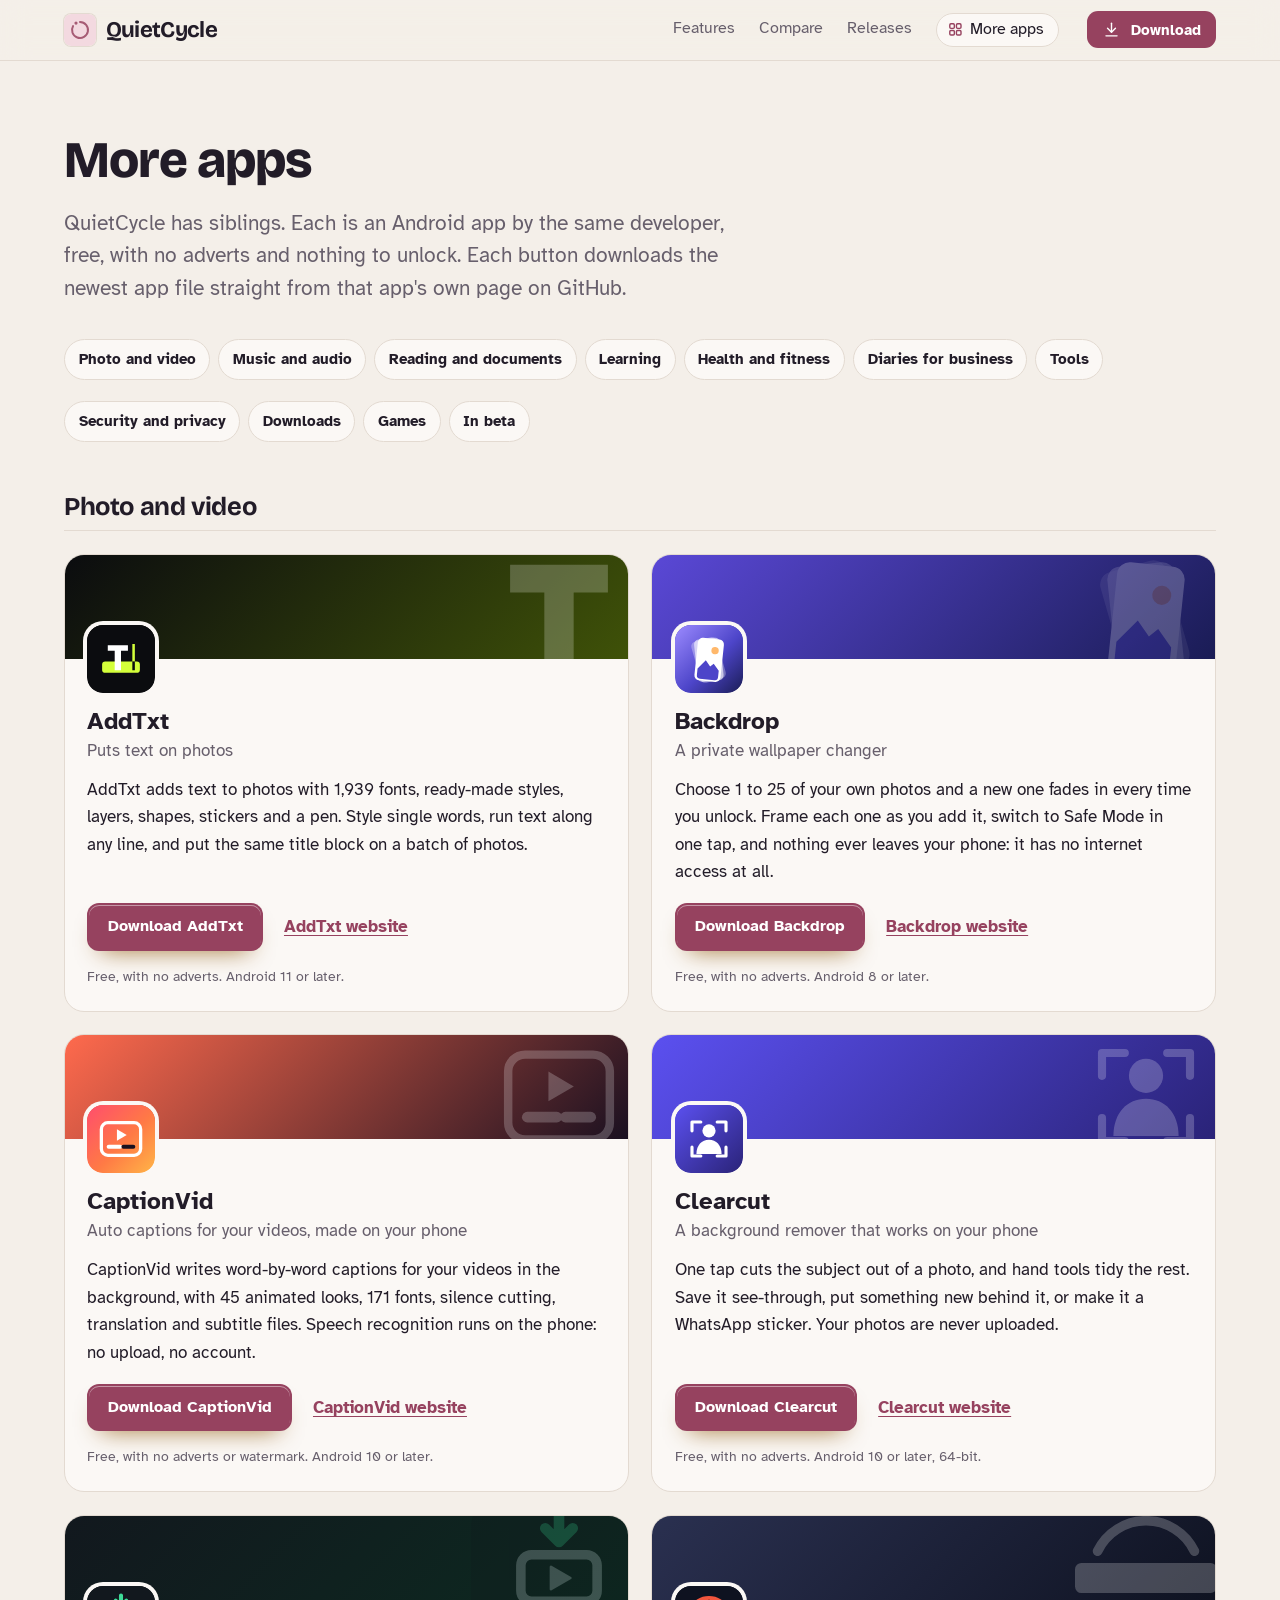
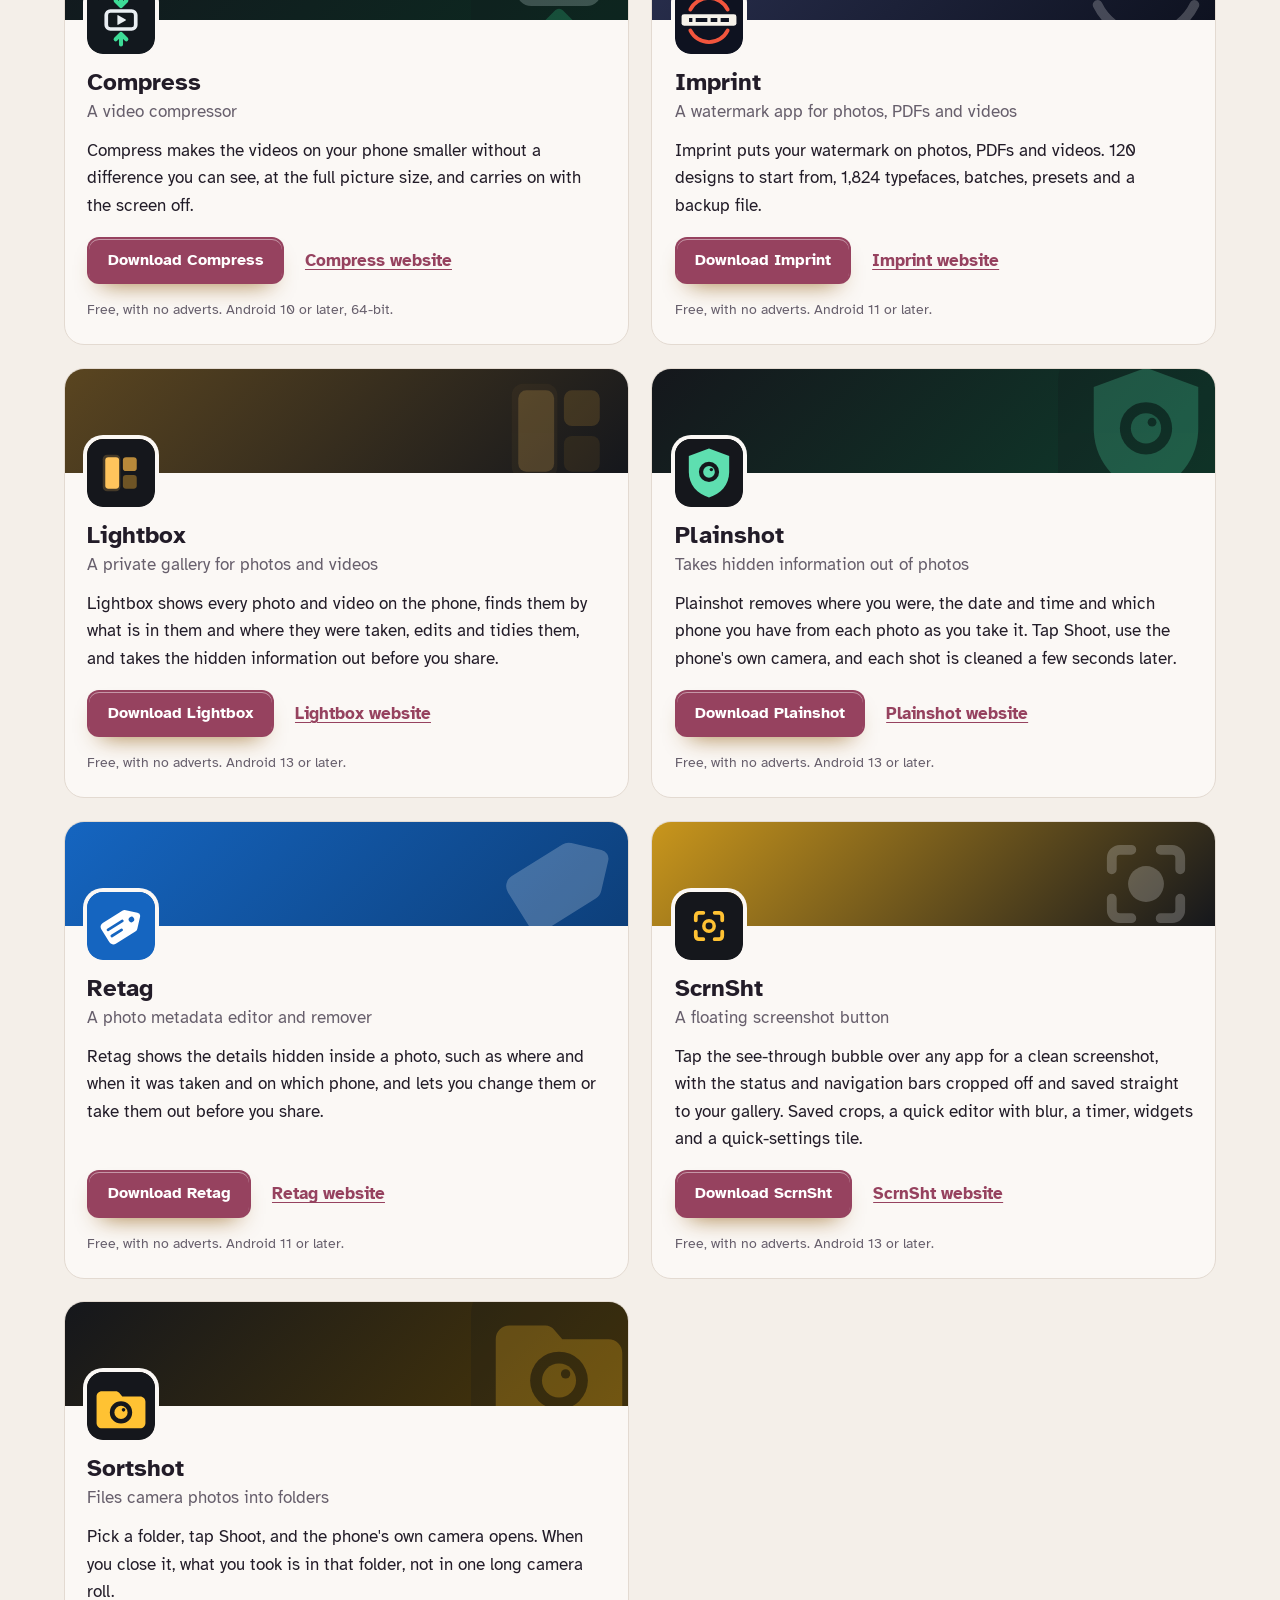
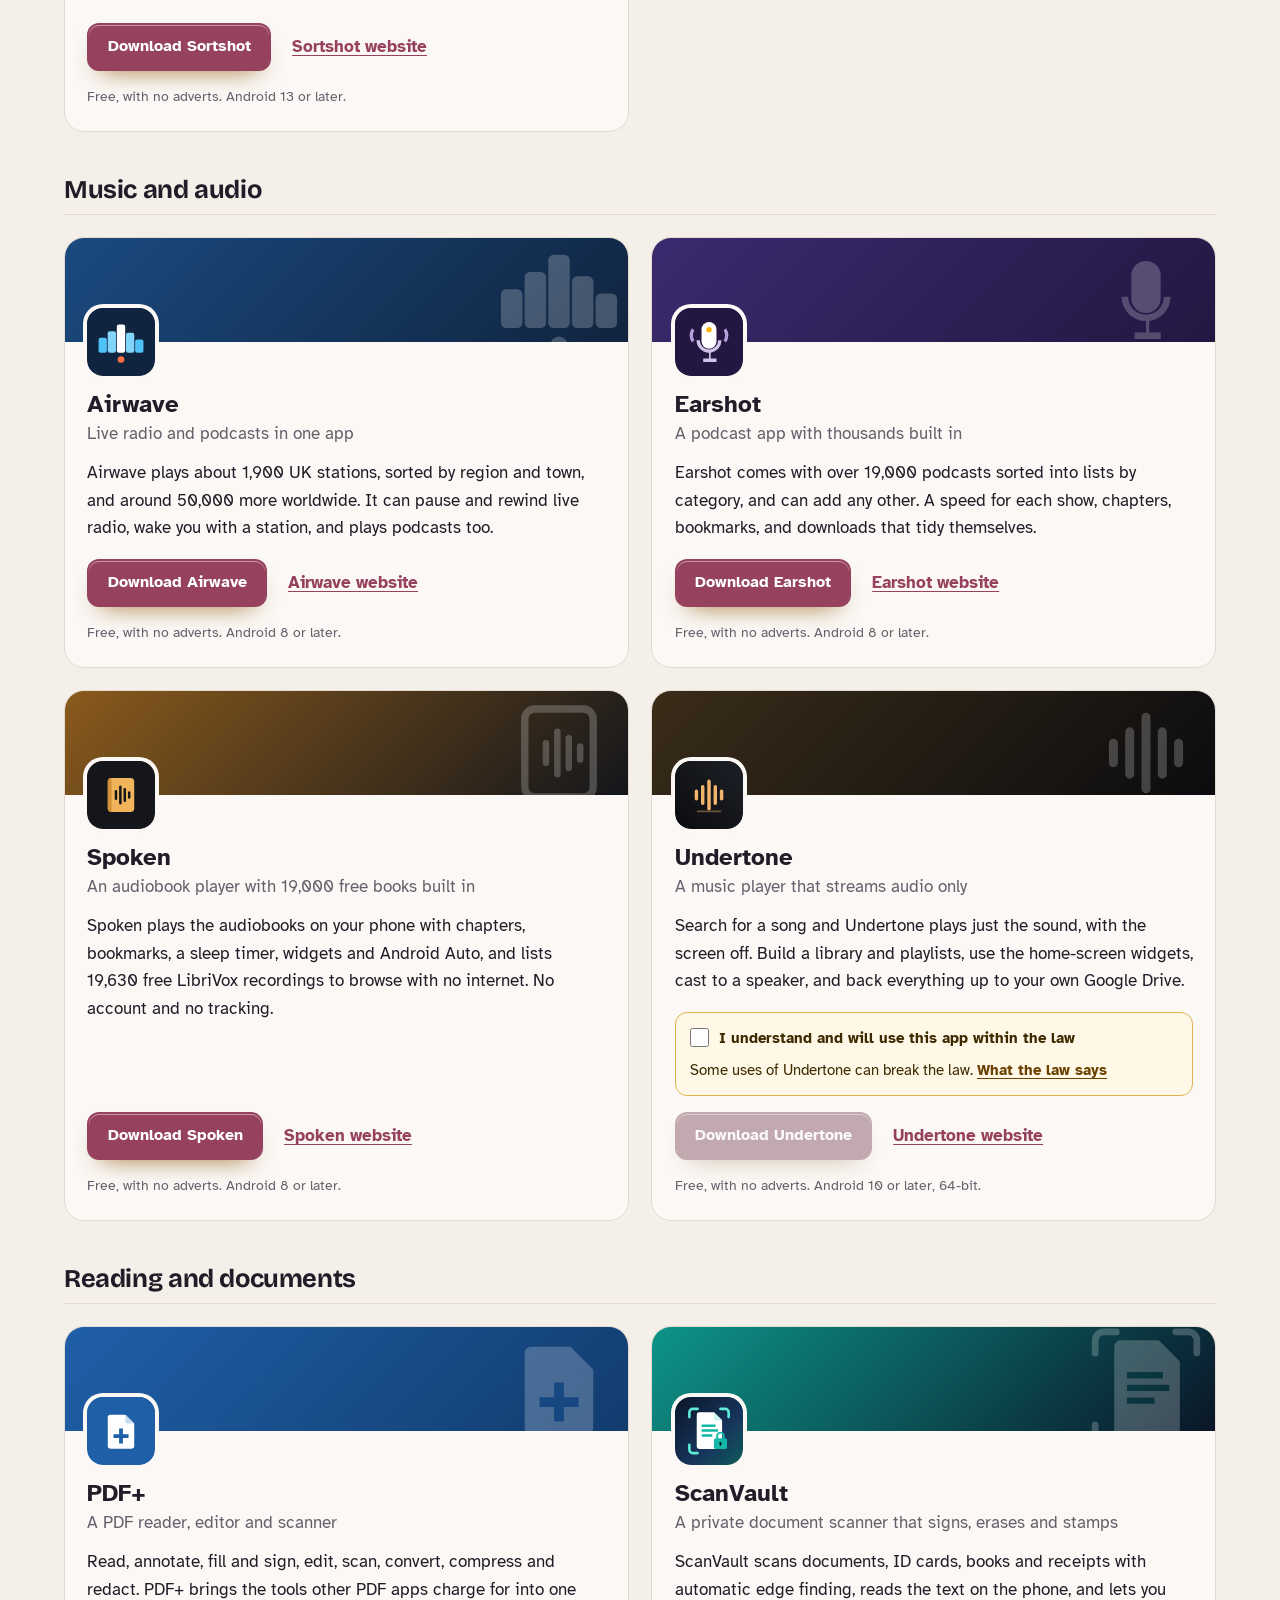
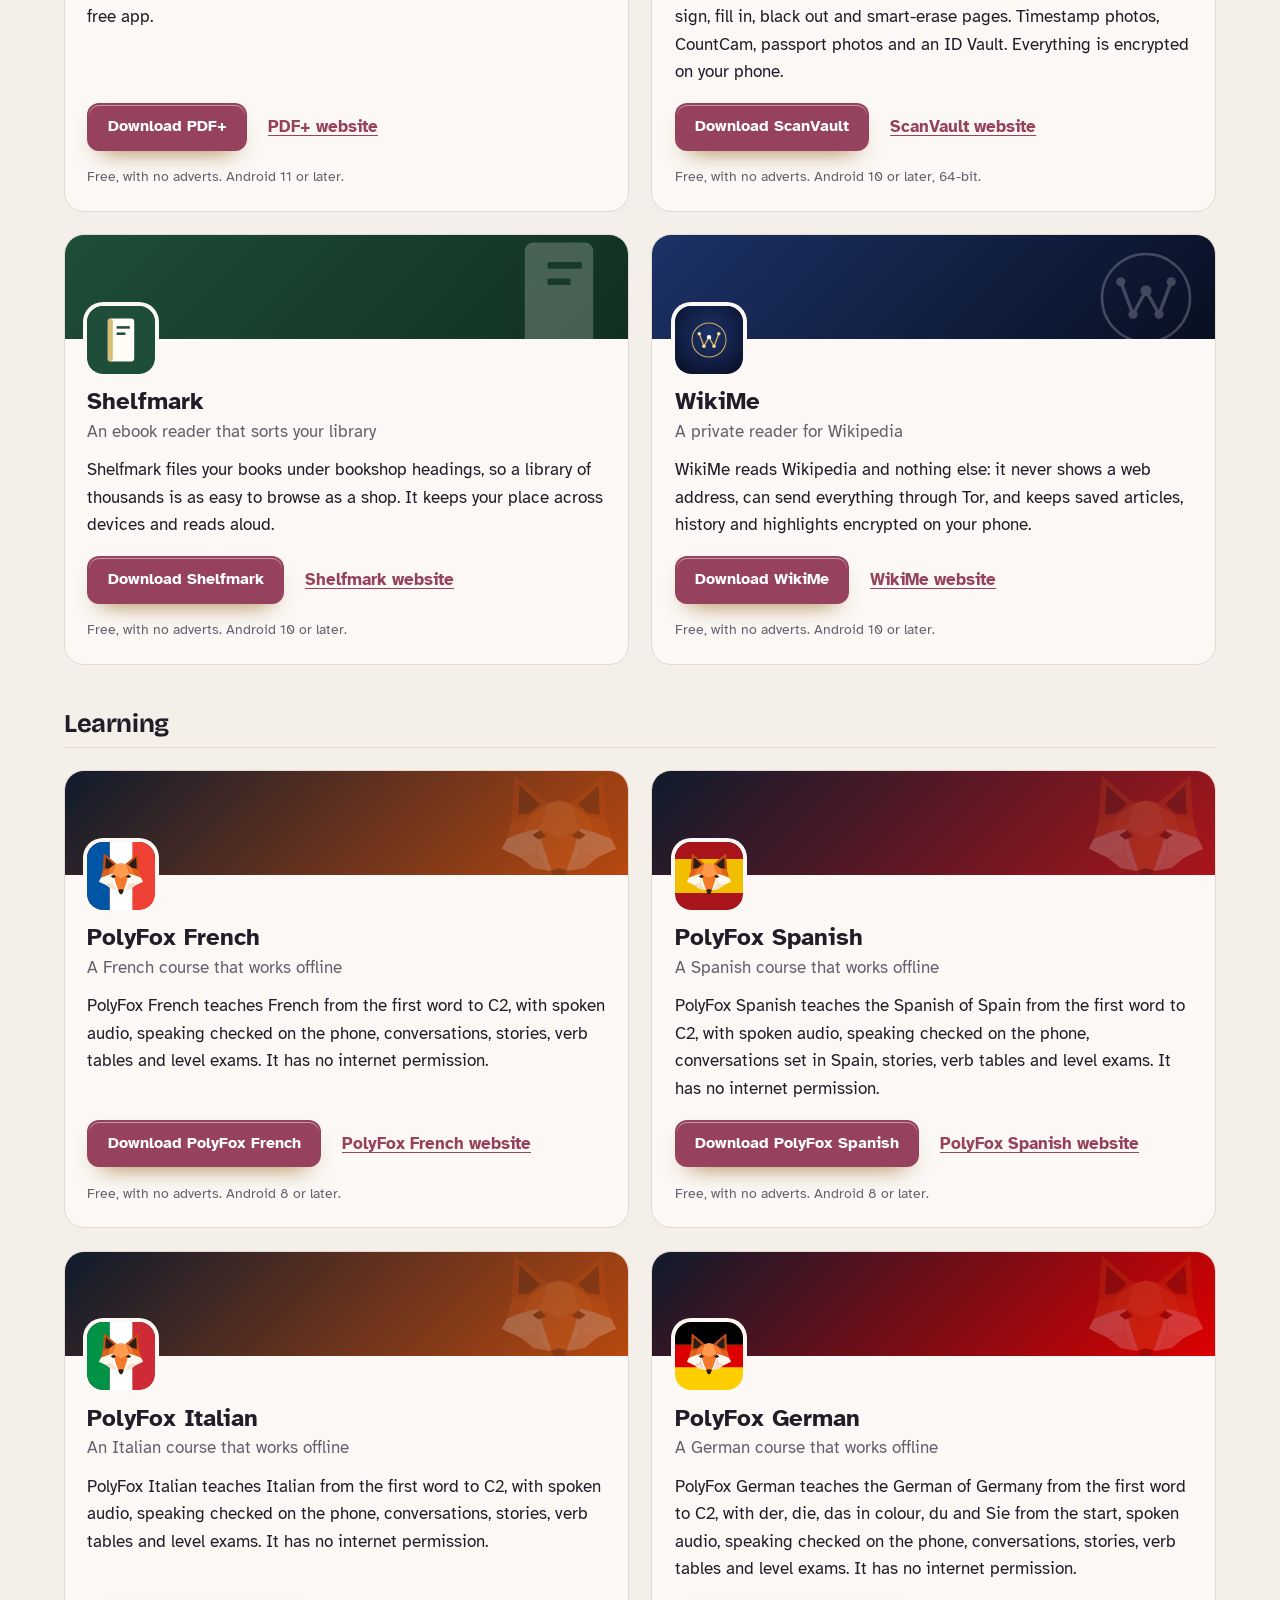
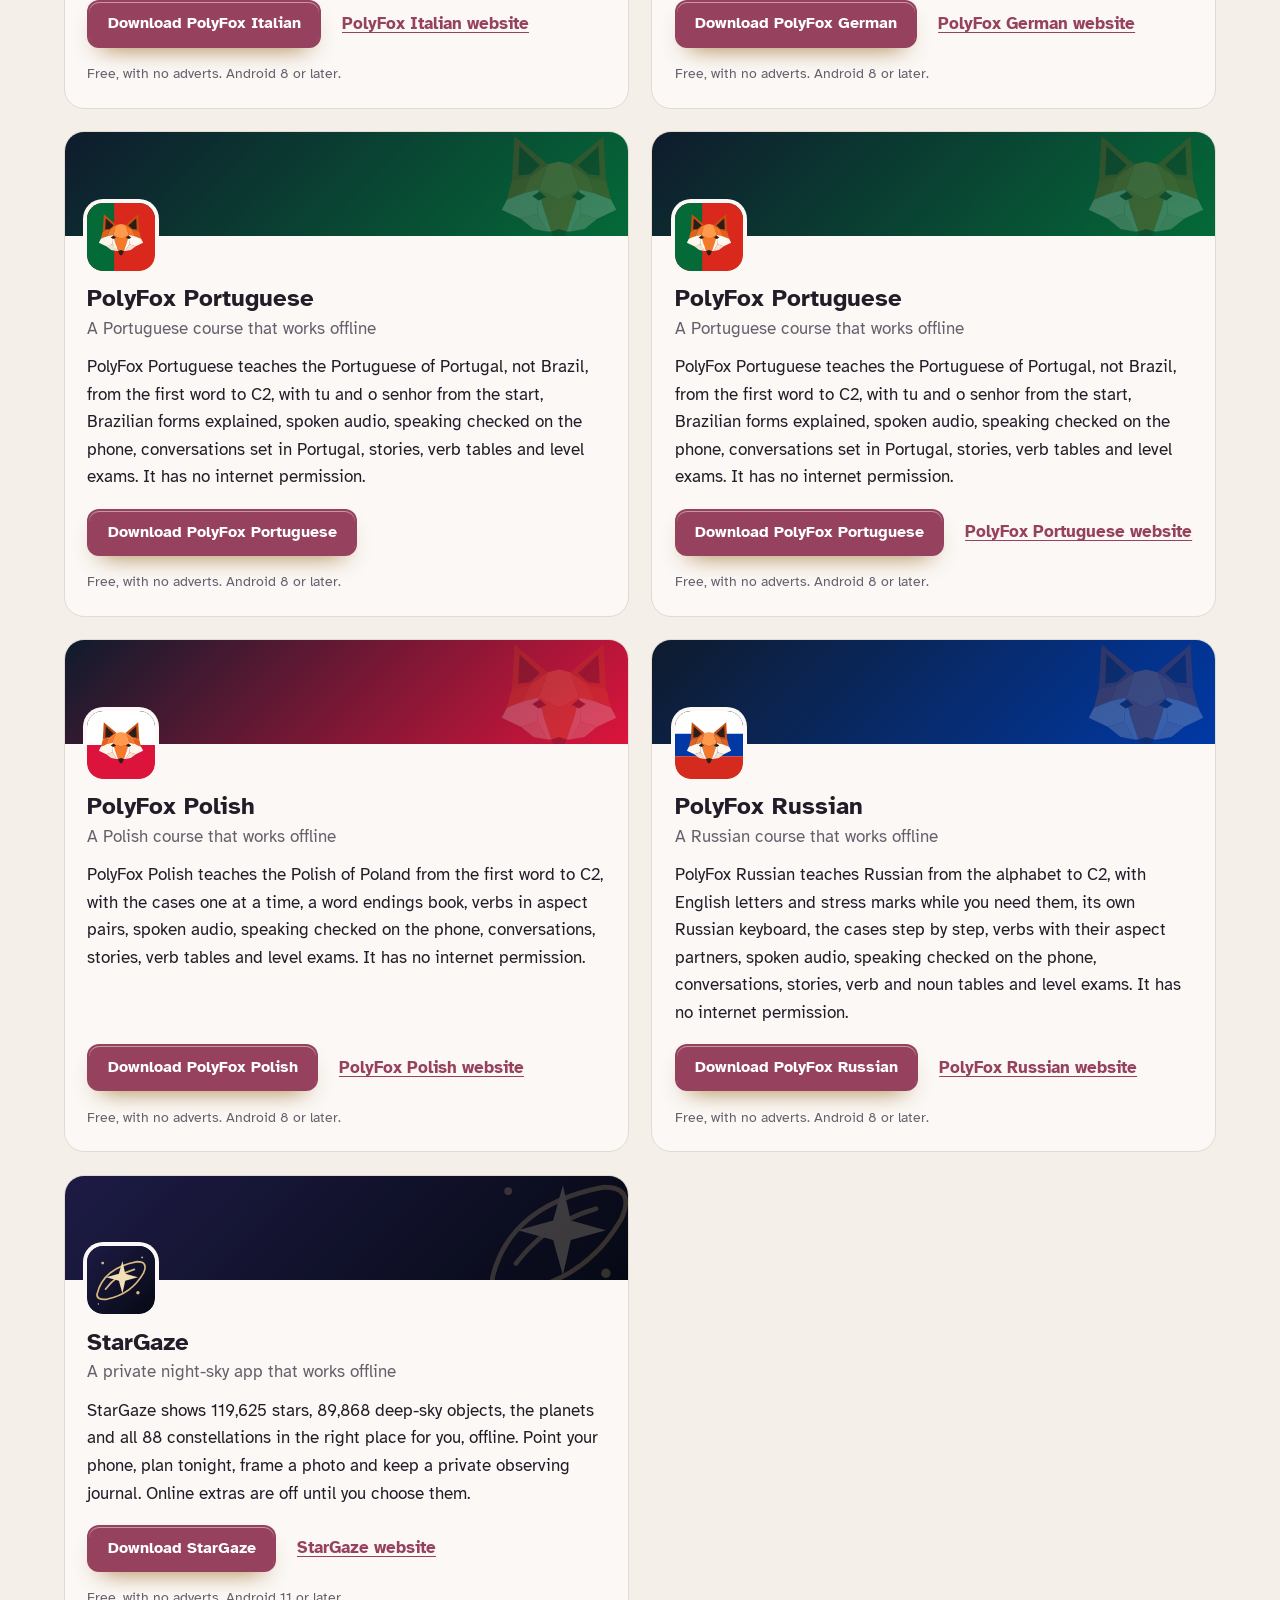
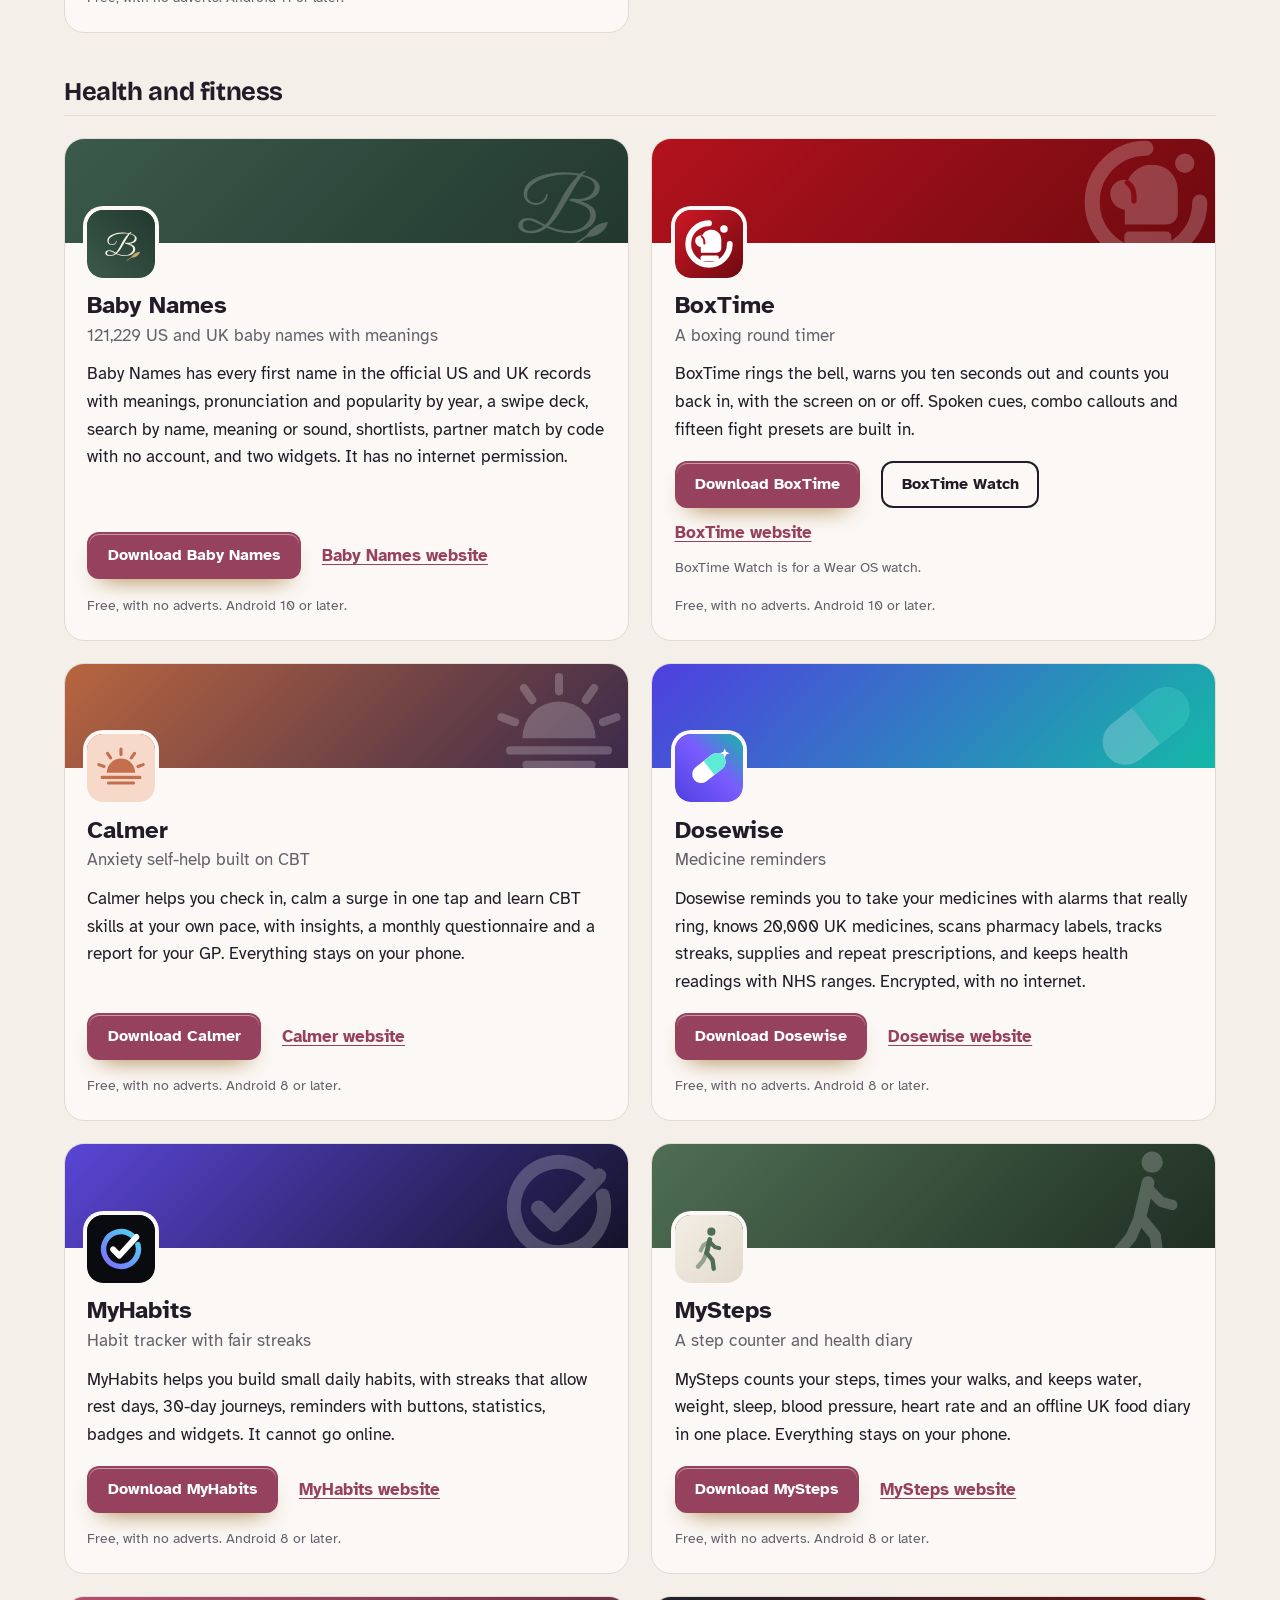
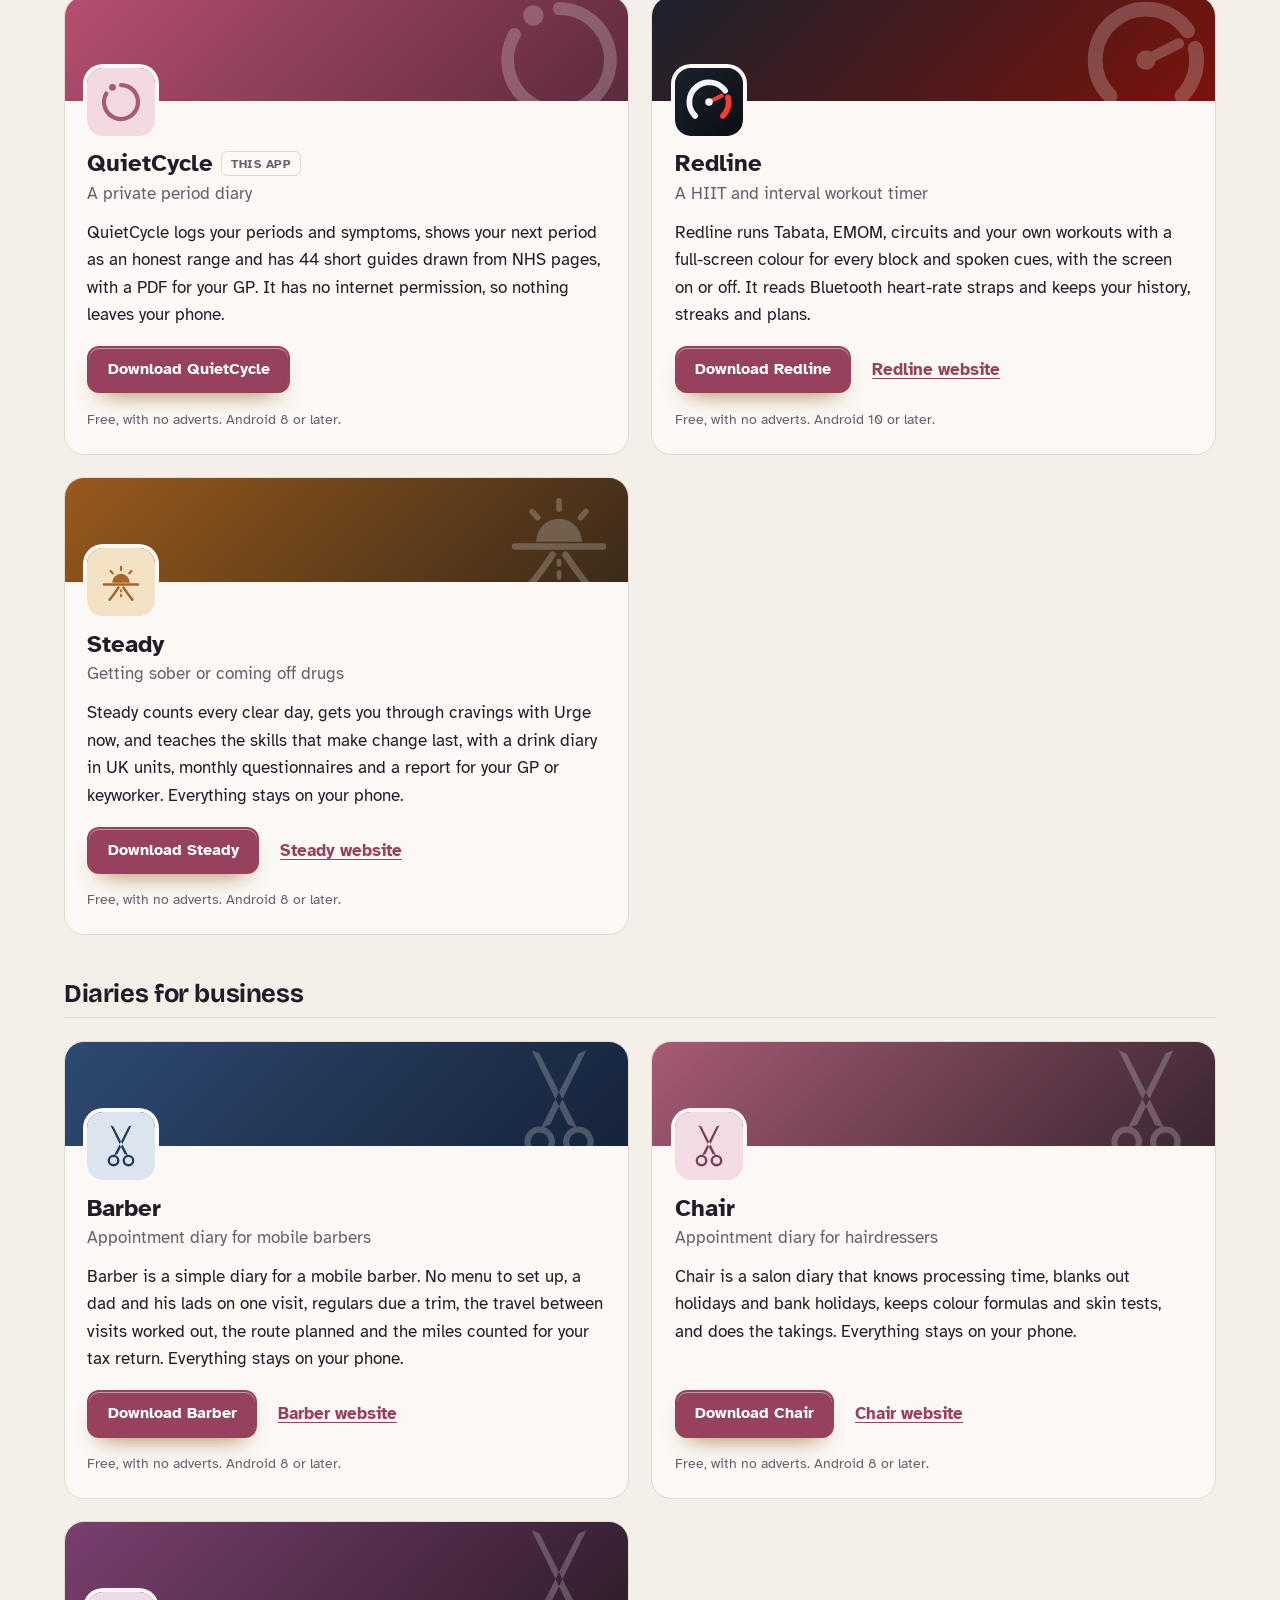
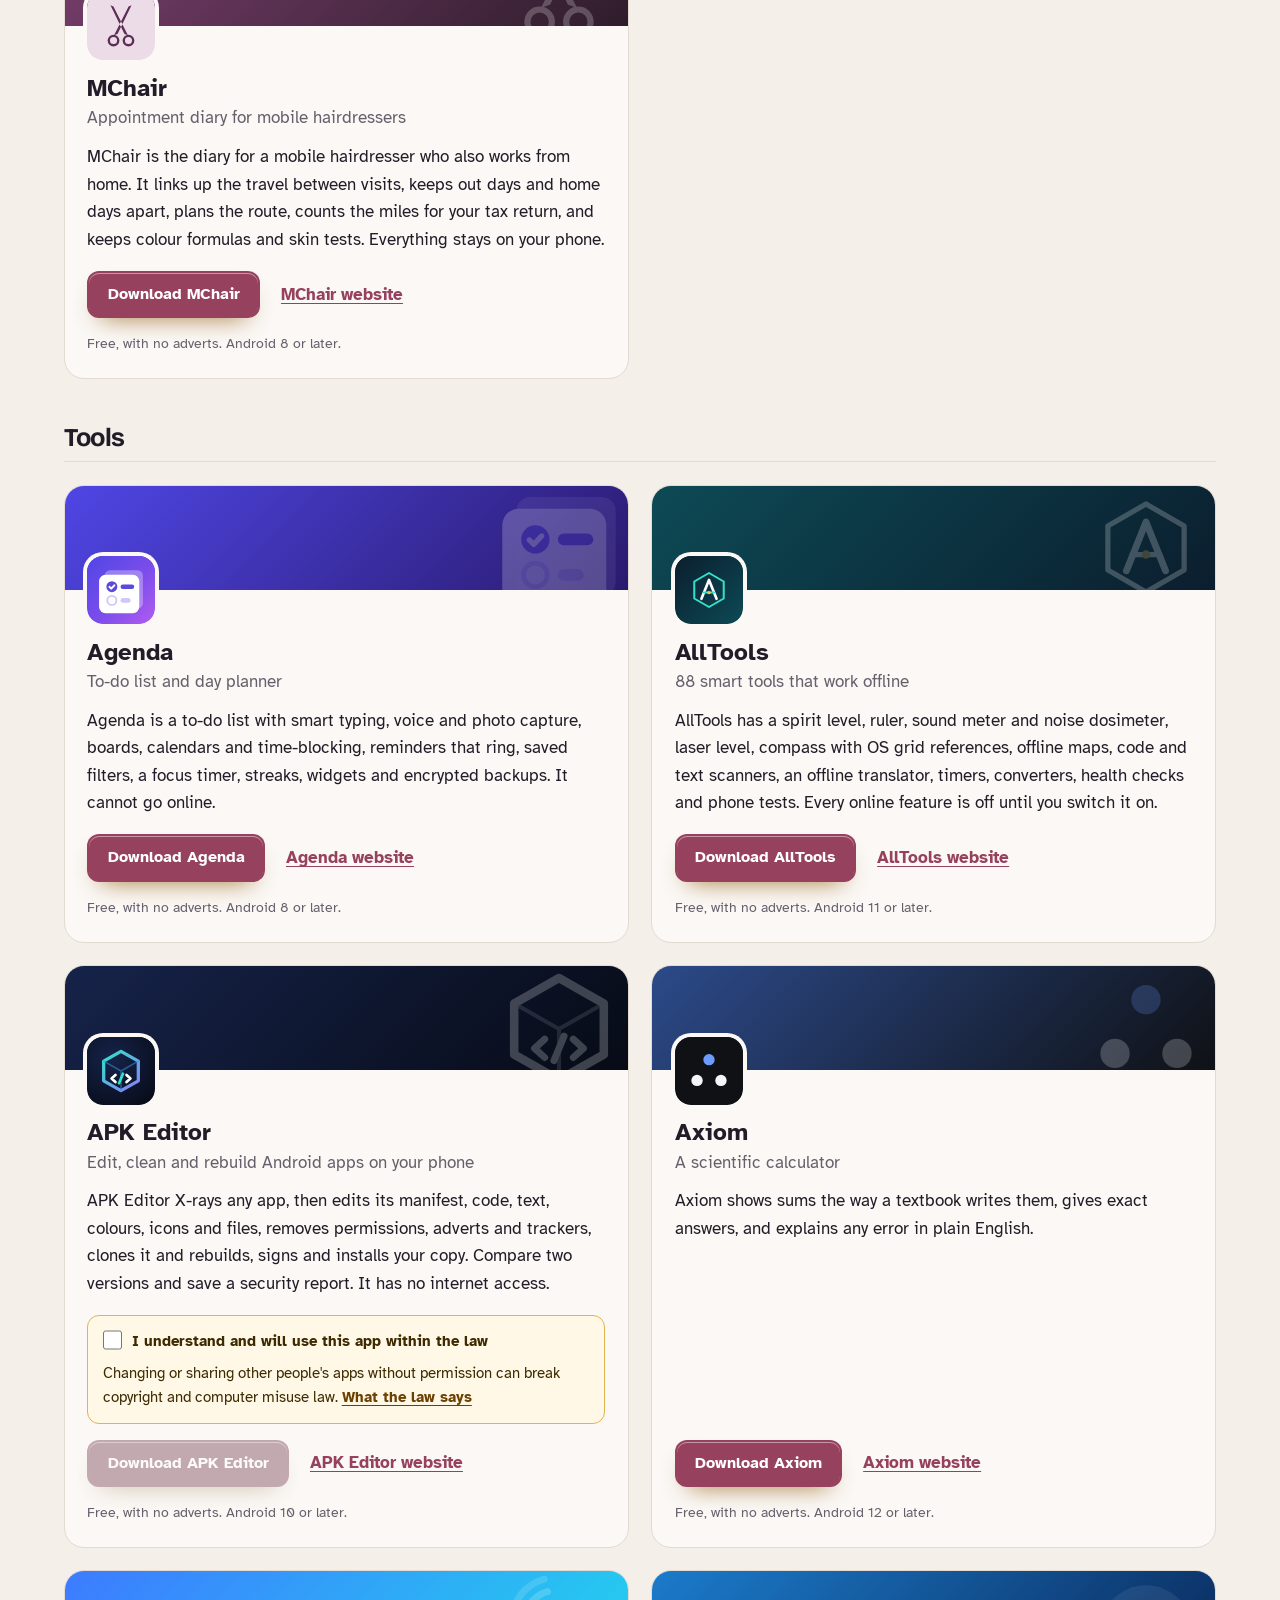
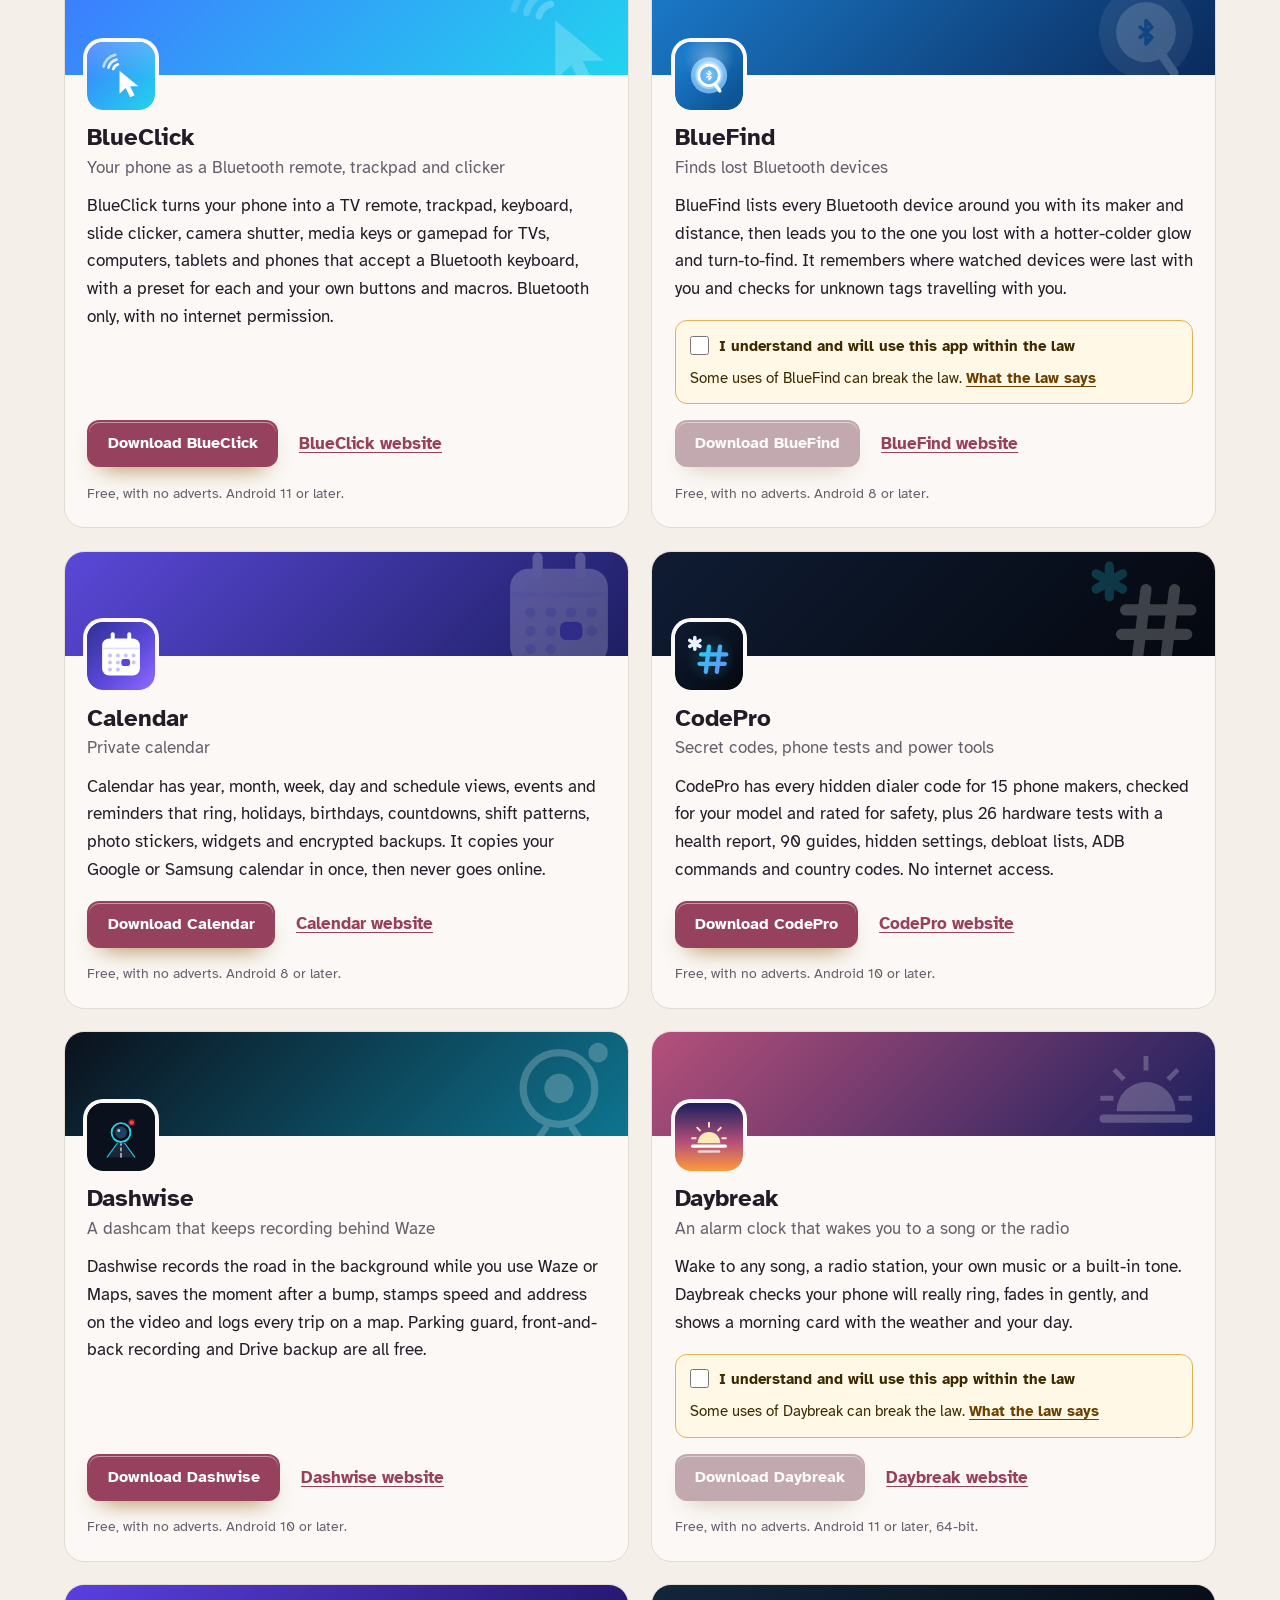
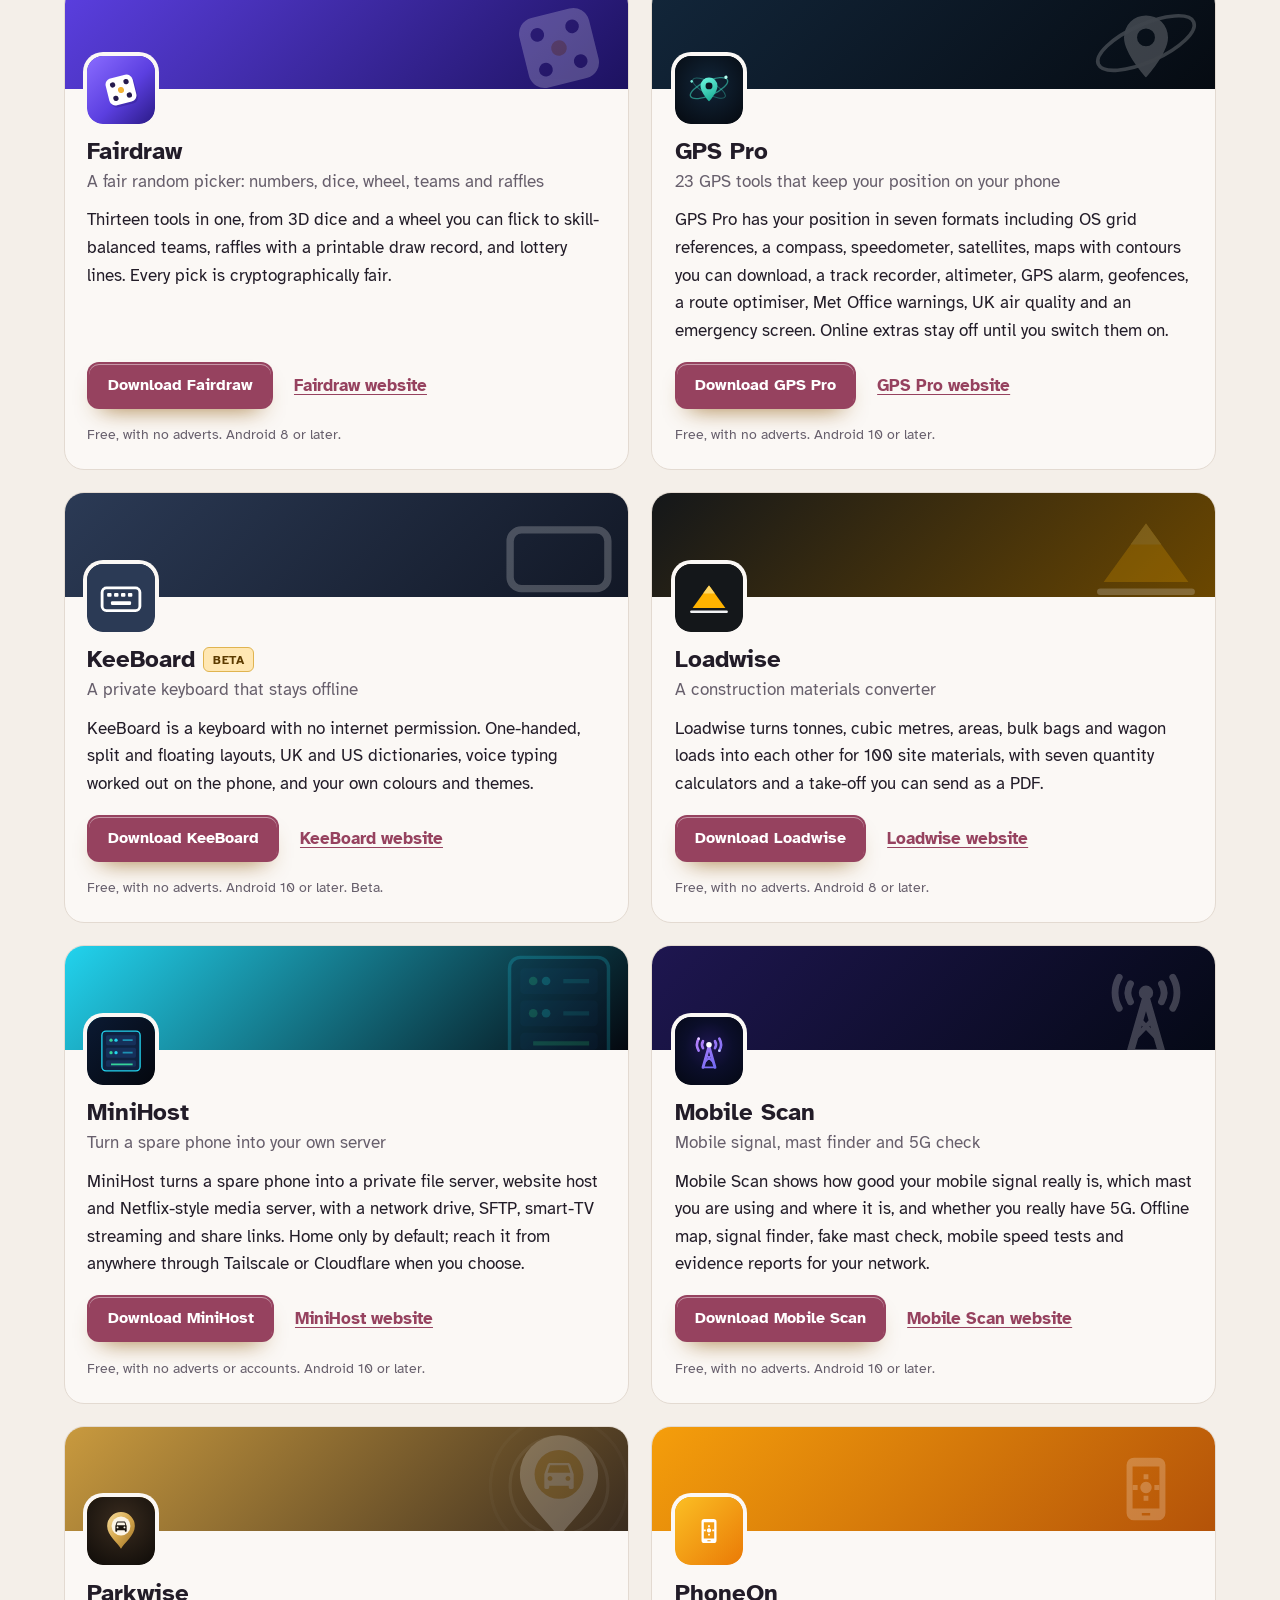
==== commit bfa987ee: "More apps: add BlueClick" ====
--- a/more-apps.html
+++ b/more-apps.html
@@ -4,7 +4,7 @@
 <meta charset="utf-8">
 <meta name="viewport" content="width=device-width, initial-scale=1">
 <title>More apps by the maker of QuietCycle</title>
-<meta name="description" content="All 97 free Android apps from the maker of QuietCycle, in one list by category, each with its download and a link to its website.">
+<meta name="description" content="All 98 free Android apps from the maker of QuietCycle, in one list by category, each with its download and a link to its website.">
 <meta name="author" content="Jonathan Jackson">
 <link rel="canonical" href="https://customgpter.github.io/quietcycle/more-apps.html">
 <meta name="theme-color" content="#f4efe9" media="(prefers-color-scheme: light)">
@@ -12,7 +12,7 @@
 <meta property="og:type" content="website">
 <meta property="og:site_name" content="QuietCycle">
 <meta property="og:title" content="More apps by the maker of QuietCycle">
-<meta property="og:description" content="All 97 free Android apps from the maker of QuietCycle, in one list by category, each with its download and a link to its website.">
+<meta property="og:description" content="All 98 free Android apps from the maker of QuietCycle, in one list by category, each with its download and a link to its website.">
 <meta property="og:url" content="https://customgpter.github.io/quietcycle/more-apps.html">
 <meta property="og:image" content="https://customgpter.github.io/quietcycle/assets/og.png">
 <meta property="og:image:width" content="1200">
@@ -86,7 +86,7 @@
 <div class="mapps-group" role="group" aria-labelledby="apps-tools"><h2 class="mapps-cat" id="apps-tools">Tools</h2>
 <ul class="mapps"><li class="mapp" style="--b:#4f46e5;--b2:#2a1a6e"><div class="mapp-cover" aria-hidden="true"><svg viewBox="0 0 108 108"><g transform="translate(54 56) scale(1.45) translate(-52 -56)"><rect x="34" y="33" width="42" height="42" rx="6" fill="#fff" fill-opacity=".3"/><rect x="28" y="38" width="44" height="42" rx="7" fill="#fff" fill-opacity=".95"/><circle cx="42" cy="51" r="6" fill="#5b4bdb"/><path d="M39.4 51.2l1.9 1.9 3.4-3.6" stroke="#fff" stroke-width="2.2" fill="none" stroke-linecap="round" stroke-linejoin="round"/><rect x="51.5" y="48.5" width="15" height="5" rx="2.5" fill="#5b4bdb"/><circle cx="42" cy="66" r="5" fill="none" stroke="#cfc8f7" stroke-width="2"/><rect x="51.5" y="63.5" width="11" height="5" rx="2.5" fill="#cfc8f7"/></g></svg></div><div class="mapp-body"><svg class="mapp-icon" viewBox="0 0 108 108" aria-hidden="true"><defs><linearGradient id="i-agenda-agi" x1="0" y1="0" x2="1" y2="1"><stop offset="0" stop-color="#4f46e5"/><stop offset=".55" stop-color="#7c4deb"/><stop offset="1" stop-color="#b15cf0"/></linearGradient></defs><rect width="108" height="108" rx="24" fill="url(#i-agenda-agi)"/><g transform="translate(54 56) scale(1.45) translate(-52 -56)"><rect x="34" y="33" width="42" height="42" rx="6" fill="#fff" fill-opacity=".3"/><rect x="28" y="38" width="44" height="42" rx="7" fill="#fff"/><circle cx="42" cy="51" r="6" fill="#5b4bdb"/><path d="M39.4 51.2l1.9 1.9 3.4-3.6" stroke="#fff" stroke-width="2.2" fill="none" stroke-linecap="round" stroke-linejoin="round"/><rect x="51.5" y="48.5" width="15" height="5" rx="2.5" fill="#5b4bdb"/><circle cx="42" cy="66" r="5" fill="none" stroke="#cfc8f7" stroke-width="2"/><rect x="51.5" y="63.5" width="11" height="5" rx="2.5" fill="#cfc8f7"/></g></svg><h3>Agenda</h3><p class="mapp-kind">To-do list and day planner</p><p class="mapp-say">Agenda is a to-do list with smart typing, voice and photo capture, boards, calendars and time-blocking, reminders that ring, saved filters, a focus timer, streaks, widgets and encrypted backups. It cannot go online.</p><p class="mapp-go"><a class="button" href="https://github.com/CustomGPTer/agenda/releases/latest/download/Agenda.apk">Download Agenda</a><a class="mapp-site" href="https://customgpter.github.io/agenda/">Agenda website</a></p><p class="mapp-needs">Free, with no adverts. Android 8 or later.</p></div></li>
 <li class="mapp" style="--b:#0d4a55;--b2:#0b1e2e"><div class="mapp-cover" aria-hidden="true"><svg viewBox="0 0 108 108"><path d="M54 27L77.4 40.5L77.4 67.5L54 81L30.6 67.5L30.6 40.5Z" stroke="#fff" stroke-width="3.2" stroke-linejoin="round" fill="none"/><path d="M42 68L54 38L66 68" stroke="#fff" stroke-width="4.2" stroke-linecap="round" stroke-linejoin="round" fill="none"/><path d="M45.5 58L62.5 58" stroke="#fff" stroke-width="3.2" stroke-linecap="round"/><circle cx="54" cy="58" r="2.6" fill="#ffc24b"/></svg></div><div class="mapp-body"><svg class="mapp-icon" viewBox="0 0 108 108" aria-hidden="true"><defs><linearGradient id="i-alltools-atbg" x1="0" y1="0" x2="1" y2="1"><stop offset="0" stop-color="#0b1e2e"/><stop offset="1" stop-color="#0d4a55"/></linearGradient></defs><rect width="108" height="108" rx="24" fill="url(#i-alltools-atbg)"/><path d="M54 27L77.4 40.5L77.4 67.5L54 81L30.6 67.5L30.6 40.5Z" stroke="#35e0c8" stroke-width="3.2" stroke-linejoin="round" fill="none"/><path d="M42 68L54 38L66 68" stroke="#fff" stroke-width="4.2" stroke-linecap="round" stroke-linejoin="round" fill="none"/><path d="M45.5 58L62.5 58" stroke="#35e0c8" stroke-width="3.2" stroke-linecap="round"/><circle cx="54" cy="58" r="2.6" fill="#ffc24b"/></svg><h3>AllTools</h3><p class="mapp-kind">88 smart tools that work offline</p><p class="mapp-say">AllTools has a spirit level, ruler, sound meter and noise dosimeter, laser level, compass with OS grid references, offline maps, code and text scanners, an offline translator, timers, converters, health checks and phone tests. Every online feature is off until you switch it on.</p><p class="mapp-go"><a class="button" href="https://github.com/CustomGPTer/alltools/releases/latest/download/AllTools.apk">Download AllTools</a><a class="mapp-site" href="https://customgpter.github.io/alltools/">AllTools website</a></p><p class="mapp-needs">Free, with no adverts. Android 11 or later.</p></div></li><li class="mapp is-gated" style="--b:#16234a;--b2:#070b16"><div class="mapp-cover" aria-hidden="true"><svg viewBox="0 0 108 108"><g transform="translate(54 54) scale(1.25) translate(-54 -52)"><path d="M54 27L76 39.5L76 64.5L54 77L32 64.5L32 39.5Z" stroke="#fff" stroke-width="4.2" stroke-linejoin="round" fill="none"/><path d="M32 39.5L54 52L76 39.5M54 52L54 77" stroke="#fff" stroke-width="2" stroke-linecap="round" fill="none" opacity=".5"/><path d="M47 57L42 61.5L47 66M61 57L66 61.5L61 66" stroke="#fff" stroke-width="3.4" stroke-linecap="round" stroke-linejoin="round" fill="none"/><path d="M56.5 55.5L51.5 67.5" stroke="#fff" stroke-width="3.4" stroke-linecap="round"/></g></svg></div><div class="mapp-body"><svg class="mapp-icon" viewBox="0 0 108 108" aria-hidden="true"><defs><radialGradient id="i-apkeditor-aebg" cx="40" cy="34" r="96" gradientUnits="userSpaceOnUse"><stop offset="0" stop-color="#16234a"/><stop offset="1" stop-color="#070b16"/></radialGradient><linearGradient id="i-apkeditor-aehx" x1="32" y1="27" x2="76" y2="77" gradientUnits="userSpaceOnUse"><stop offset="0" stop-color="#2ee6c5"/><stop offset="1" stop-color="#8b7cff"/></linearGradient></defs><rect width="108" height="108" rx="24" fill="url(#i-apkeditor-aebg)"/><g transform="translate(54 54) scale(1.25) translate(-54 -52)"><path d="M54 27L76 39.5L76 64.5L54 77L32 64.5L32 39.5Z" stroke="url(#i-apkeditor-aehx)" stroke-width="4.2" stroke-linejoin="round" fill="none"/><path d="M32 39.5L54 52L76 39.5M54 52L54 77" stroke="#3d8fd6" stroke-width="2" stroke-linecap="round" fill="none" opacity=".55"/><path d="M47 57L42 61.5L47 66M61 57L66 61.5L61 66" stroke="#fff" stroke-width="3.4" stroke-linecap="round" stroke-linejoin="round" fill="none"/><path d="M56.5 55.5L51.5 67.5" stroke="#2ee6c5" stroke-width="3.4" stroke-linecap="round"/></g></svg><h3>APK Editor</h3><p class="mapp-kind">Edit, clean and rebuild Android apps on your phone</p><p class="mapp-say">APK Editor X-rays any app, then edits its manifest, code, text, colours, icons and files, removes permissions, adverts and trackers, clones it and rebuilds, signs and installs your copy. Compare two versions and save a security report. It has no internet access.</p><div class="mapp-law" data-gate><label><input type="checkbox"> I understand and will use this app within the law</label><p>Changing or sharing other people's apps without permission can break copyright and computer misuse law. <a href="https://customgpter.github.io/apkeditor/terms.html#law">What the law says</a></p><noscript><p>Turn on JavaScript to download, or use the <a href="https://customgpter.github.io/apkeditor/">APK Editor website</a>.</p></noscript></div><p class="mapp-go"><a class="button" data-href="https://github.com/CustomGPTer/apkeditor/releases/latest/download/APKEditor.apk" aria-disabled="true" role="link" tabindex="-1">Download APK Editor</a><a class="mapp-site" href="https://customgpter.github.io/apkeditor/">APK Editor website</a></p><p class="mapp-needs">Free, with no adverts. Android 10 or later.</p></div></li><li class="mapp" style="--b:#2c4a8a;--b2:#0f1115"><div class="mapp-cover" aria-hidden="true"><svg viewBox="0 0 108 108"><circle cx="54" cy="36" r="9" fill="#6c9bff"/><circle cx="35" cy="69" r="9" fill="#f3f5f8"/><circle cx="73" cy="69" r="9" fill="#f3f5f8"/></svg></div><div class="mapp-body"><svg class="mapp-icon" viewBox="0 0 108 108" aria-hidden="true"><rect width="108" height="108" rx="24" fill="#0f1115"/><circle cx="54" cy="36" r="9" fill="#6c9bff"/><circle cx="35" cy="69" r="9" fill="#f3f5f8"/><circle cx="73" cy="69" r="9" fill="#f3f5f8"/></svg><h3>Axiom</h3><p class="mapp-kind">A scientific calculator</p><p class="mapp-say">Axiom shows sums the way a textbook writes them, gives exact answers, and explains any error in plain English.</p><p class="mapp-go"><a class="button" href="https://github.com/CustomGPTer/axiom/releases/latest/download/Axiom.apk">Download Axiom</a><a class="mapp-site" href="https://customgpter.github.io/axiom/">Axiom website</a></p><p class="mapp-needs">Free, with no adverts. Android 12 or later.</p></div></li>
-<li class="mapp is-gated" style="--b:#1b7bcb;--b2:#0a2a5c"><div class="mapp-cover" aria-hidden="true"><svg viewBox="0 0 108 108"><circle cx="54" cy="52.92" r="28.8" fill="#fff" fill-opacity=".35"/><path d="M63 65.88L71.28 77.76" stroke="#fff" stroke-width="5.4" stroke-linecap="round"/><circle cx="54" cy="52.92" r="18.36" fill="#fff" fill-opacity=".95"/><path d="M50.4 49.75L57.6 56.09L54 60.12L54 45.72L57.6 49.75L50.4 56.09" fill="none" stroke="#1B7BCB" stroke-width="2.2" stroke-linecap="round" stroke-linejoin="round"/></svg></div><div class="mapp-body"><svg class="mapp-icon" viewBox="0 0 108 108" aria-hidden="true"><defs><linearGradient id="i-bluefind-bfa" gradientUnits="userSpaceOnUse" x1="18" y1="18" x2="90" y2="90"><stop offset="0" stop-color="#1B7BCB"/><stop offset="1" stop-color="#0D5596"/></linearGradient><radialGradient id="i-bluefind-bfb" gradientUnits="userSpaceOnUse" cx="54" cy="26" r="40"><stop offset="0" stop-color="#fff" stop-opacity=".33"/><stop offset="1" stop-color="#fff" stop-opacity="0"/></radialGradient><radialGradient id="i-bluefind-bfc" gradientUnits="userSpaceOnUse" cx="54" cy="39.6" r="39.6"><stop offset="0" stop-color="#B7E0FF"/><stop offset=".6" stop-color="#7FC0F5"/><stop offset="1" stop-color="#6AB0EC"/></radialGradient><radialGradient id="i-bluefind-bfd" gradientUnits="userSpaceOnUse" cx="54" cy="52.92" r="14.4"><stop offset="0" stop-color="#79C3FF"/><stop offset="1" stop-color="#5AAEF5"/></radialGradient></defs><rect width="108" height="108" rx="24" fill="url(#i-bluefind-bfa)"/><rect width="108" height="108" rx="24" fill="url(#i-bluefind-bfb)"/><circle cx="54" cy="52.92" r="28.8" fill="url(#i-bluefind-bfc)"/><circle cx="54" cy="52.92" r="21.6" fill="#fff" fill-opacity=".35"/><path d="M63 65.88L71.28 77.76" stroke="#fff" stroke-width="5.4" stroke-linecap="round"/><circle cx="54" cy="52.92" r="18.36" fill="#fff"/><circle cx="54" cy="52.92" r="14.04" fill="url(#i-bluefind-bfd)"/><path d="M50.4 49.75L57.6 56.09L54 60.12L54 45.72L57.6 49.75L50.4 56.09" fill="none" stroke="#fff" stroke-width="1.87" stroke-linecap="round" stroke-linejoin="round"/></svg><h3>BlueFind</h3><p class="mapp-kind">Finds lost Bluetooth devices</p><p class="mapp-say">BlueFind lists every Bluetooth device around you with its maker and distance, then leads you to the one you lost with a hotter-colder glow and turn-to-find. It remembers where watched devices were last with you and checks for unknown tags travelling with you.</p><div class="mapp-law" data-gate><label><input type="checkbox"> I understand and will use this app within the law</label><p>Some uses of BlueFind can break the law. <a href="https://customgpter.github.io/bluefind/terms.html#law">What the law says</a></p><noscript><p>Turn on JavaScript to download, or use the <a href="https://customgpter.github.io/bluefind/">BlueFind website</a>.</p></noscript></div><p class="mapp-go"><a class="button" data-href="https://github.com/CustomGPTer/bluefind/releases/latest/download/BlueFind.apk" aria-disabled="true" role="link" tabindex="-1">Download BlueFind</a><a class="mapp-site" href="https://customgpter.github.io/bluefind/">BlueFind website</a></p><p class="mapp-needs">Free, with no adverts. Android 8 or later.</p></div></li>
+<li class="mapp" style="--b:#3D7BFF;--b2:#22D3EE"><div class="mapp-cover" aria-hidden="true"><svg viewBox="0 0 108 108"><g transform="translate(54 54) scale(1.3) translate(-54 -54)"><path fill="#fff" d="M52.20 47.52L52.20 75.60L59.76 68.76L65.16 79.92L70.56 77.40L65.16 66.60L75.24 66.60Z"/><g fill="none" stroke="#fff" stroke-width="3.31" stroke-linecap="round"><path d="M44.55 45.47A7.92 7.92 0 0 1 50.15 39.87"/><path opacity=".82" d="M38.64 43.89A14.04 14.04 0 0 1 48.57 33.96"/><path opacity=".64" d="M32.73 42.30A20.16 20.16 0 0 1 46.98 28.05"/></g></g></svg></div><div class="mapp-body"><svg class="mapp-icon" viewBox="0 0 108 108" aria-hidden="true"><defs><linearGradient id="i-blueclick-bcbg" x1="0" y1="0" x2="108" y2="108" gradientUnits="userSpaceOnUse"><stop offset="0" stop-color="#3D7BFF"/><stop offset="1" stop-color="#22D3EE"/></linearGradient><linearGradient id="i-blueclick-bcsh" x1="0" y1="0" x2="0" y2="58" gradientUnits="userSpaceOnUse"><stop offset="0" stop-color="#fff" stop-opacity=".19"/><stop offset="1" stop-color="#fff" stop-opacity="0"/></linearGradient></defs><rect width="108" height="108" rx="24" fill="url(#i-blueclick-bcbg)"/><path d="M0 24A24 24 0 0 1 24 0H84A24 24 0 0 1 108 24V58H0Z" fill="url(#i-blueclick-bcsh)"/><g transform="translate(54 54) scale(1.3) translate(-54 -54)"><path fill="#fff" d="M52.20 47.52L52.20 75.60L59.76 68.76L65.16 79.92L70.56 77.40L65.16 66.60L75.24 66.60Z"/><g fill="none" stroke="#fff" stroke-width="3.31" stroke-linecap="round"><path d="M44.55 45.47A7.92 7.92 0 0 1 50.15 39.87"/><path opacity=".82" d="M38.64 43.89A14.04 14.04 0 0 1 48.57 33.96"/><path opacity=".64" d="M32.73 42.30A20.16 20.16 0 0 1 46.98 28.05"/></g></g></svg><h3>BlueClick</h3><p class="mapp-kind">Your phone as a Bluetooth remote, trackpad and clicker</p><p class="mapp-say">BlueClick turns your phone into a TV remote, trackpad, keyboard, slide clicker, camera shutter, media keys or gamepad for TVs, computers, tablets and phones that accept a Bluetooth keyboard, with a preset for each and your own buttons and macros. Bluetooth only, with no internet permission.</p><p class="mapp-go"><a class="button" href="https://github.com/CustomGPTer/blueclick/releases/latest/download/BlueClick.apk">Download BlueClick</a><a class="mapp-site" href="https://customgpter.github.io/blueclick/">BlueClick website</a></p><p class="mapp-needs">Free, with no adverts. Android 11 or later.</p></div></li><li class="mapp is-gated" style="--b:#1b7bcb;--b2:#0a2a5c"><div class="mapp-cover" aria-hidden="true"><svg viewBox="0 0 108 108"><circle cx="54" cy="52.92" r="28.8" fill="#fff" fill-opacity=".35"/><path d="M63 65.88L71.28 77.76" stroke="#fff" stroke-width="5.4" stroke-linecap="round"/><circle cx="54" cy="52.92" r="18.36" fill="#fff" fill-opacity=".95"/><path d="M50.4 49.75L57.6 56.09L54 60.12L54 45.72L57.6 49.75L50.4 56.09" fill="none" stroke="#1B7BCB" stroke-width="2.2" stroke-linecap="round" stroke-linejoin="round"/></svg></div><div class="mapp-body"><svg class="mapp-icon" viewBox="0 0 108 108" aria-hidden="true"><defs><linearGradient id="i-bluefind-bfa" gradientUnits="userSpaceOnUse" x1="18" y1="18" x2="90" y2="90"><stop offset="0" stop-color="#1B7BCB"/><stop offset="1" stop-color="#0D5596"/></linearGradient><radialGradient id="i-bluefind-bfb" gradientUnits="userSpaceOnUse" cx="54" cy="26" r="40"><stop offset="0" stop-color="#fff" stop-opacity=".33"/><stop offset="1" stop-color="#fff" stop-opacity="0"/></radialGradient><radialGradient id="i-bluefind-bfc" gradientUnits="userSpaceOnUse" cx="54" cy="39.6" r="39.6"><stop offset="0" stop-color="#B7E0FF"/><stop offset=".6" stop-color="#7FC0F5"/><stop offset="1" stop-color="#6AB0EC"/></radialGradient><radialGradient id="i-bluefind-bfd" gradientUnits="userSpaceOnUse" cx="54" cy="52.92" r="14.4"><stop offset="0" stop-color="#79C3FF"/><stop offset="1" stop-color="#5AAEF5"/></radialGradient></defs><rect width="108" height="108" rx="24" fill="url(#i-bluefind-bfa)"/><rect width="108" height="108" rx="24" fill="url(#i-bluefind-bfb)"/><circle cx="54" cy="52.92" r="28.8" fill="url(#i-bluefind-bfc)"/><circle cx="54" cy="52.92" r="21.6" fill="#fff" fill-opacity=".35"/><path d="M63 65.88L71.28 77.76" stroke="#fff" stroke-width="5.4" stroke-linecap="round"/><circle cx="54" cy="52.92" r="18.36" fill="#fff"/><circle cx="54" cy="52.92" r="14.04" fill="url(#i-bluefind-bfd)"/><path d="M50.4 49.75L57.6 56.09L54 60.12L54 45.72L57.6 49.75L50.4 56.09" fill="none" stroke="#fff" stroke-width="1.87" stroke-linecap="round" stroke-linejoin="round"/></svg><h3>BlueFind</h3><p class="mapp-kind">Finds lost Bluetooth devices</p><p class="mapp-say">BlueFind lists every Bluetooth device around you with its maker and distance, then leads you to the one you lost with a hotter-colder glow and turn-to-find. It remembers where watched devices were last with you and checks for unknown tags travelling with you.</p><div class="mapp-law" data-gate><label><input type="checkbox"> I understand and will use this app within the law</label><p>Some uses of BlueFind can break the law. <a href="https://customgpter.github.io/bluefind/terms.html#law">What the law says</a></p><noscript><p>Turn on JavaScript to download, or use the <a href="https://customgpter.github.io/bluefind/">BlueFind website</a>.</p></noscript></div><p class="mapp-go"><a class="button" data-href="https://github.com/CustomGPTer/bluefind/releases/latest/download/BlueFind.apk" aria-disabled="true" role="link" tabindex="-1">Download BlueFind</a><a class="mapp-site" href="https://customgpter.github.io/bluefind/">BlueFind website</a></p><p class="mapp-needs">Free, with no adverts. Android 8 or later.</p></div></li>
 <li class="mapp" style="--b:#5a48d8;--b2:#1d1f63"><div class="mapp-cover" aria-hidden="true"><svg viewBox="0 0 108 108"><g transform="translate(54 55) scale(1.25) translate(-54 -55)"><path d="M39,32 h30 a9,9 0 0 1 9,9 v29 a9,9 0 0 1 -9,9 h-30 a9,9 0 0 1 -9,-9 v-29 a9,9 0 0 1 9,-9 z" fill="#fff" fill-opacity=".95"/><rect x="41" y="24" width="5" height="13" rx="2.5" fill="#fff"/><rect x="62" y="24" width="5" height="13" rx="2.5" fill="#fff"/><rect x="30" y="43.5" width="48" height="2.2" fill="#e3deff"/><g fill="#c9c2f7"><circle cx="40" cy="53.5" r="2.6"/><circle cx="50" cy="53.5" r="2.6"/><circle cx="60" cy="53.5" r="2.6"/><circle cx="70" cy="53.5" r="2.6"/><circle cx="40" cy="62.5" r="2.6"/><circle cx="50" cy="62.5" r="2.6"/><circle cx="70" cy="62.5" r="2.6"/><circle cx="40" cy="71.5" r="2.6"/><circle cx="50" cy="71.5" r="2.6"/></g><rect x="54.5" y="58" width="11" height="9" rx="3" fill="#5a48d8"/></g></svg></div><div class="mapp-body"><svg class="mapp-icon" viewBox="0 0 108 108" aria-hidden="true"><defs><linearGradient id="i-calendar-cli" x1="0" y1="0" x2="1" y2="1"><stop offset="0" stop-color="#2e3192"/><stop offset=".55" stop-color="#5a48d8"/><stop offset="1" stop-color="#8f6bff"/></linearGradient></defs><rect width="108" height="108" rx="24" fill="url(#i-calendar-cli)"/><g transform="translate(54 55) scale(1.25) translate(-54 -55)"><path d="M39,32 h30 a9,9 0 0 1 9,9 v29 a9,9 0 0 1 -9,9 h-30 a9,9 0 0 1 -9,-9 v-29 a9,9 0 0 1 9,-9 z" fill="#fff"/><rect x="41" y="24" width="5" height="13" rx="2.5" fill="#fff"/><rect x="62" y="24" width="5" height="13" rx="2.5" fill="#fff"/><rect x="30" y="43.5" width="48" height="2.2" fill="#e3deff"/><g fill="#c9c2f7"><circle cx="40" cy="53.5" r="2.6"/><circle cx="50" cy="53.5" r="2.6"/><circle cx="60" cy="53.5" r="2.6"/><circle cx="70" cy="53.5" r="2.6"/><circle cx="40" cy="62.5" r="2.6"/><circle cx="50" cy="62.5" r="2.6"/><circle cx="70" cy="62.5" r="2.6"/><circle cx="40" cy="71.5" r="2.6"/><circle cx="50" cy="71.5" r="2.6"/></g><rect x="54.5" y="58" width="11" height="9" rx="3" fill="#5a48d8"/></g></svg><h3>Calendar</h3><p class="mapp-kind">Private calendar</p><p class="mapp-say">Calendar has year, month, week, day and schedule views, events and reminders that ring, holidays, birthdays, countdowns, shift patterns, photo stickers, widgets and encrypted backups. It copies your Google or Samsung calendar in once, then never goes online.</p><p class="mapp-go"><a class="button" href="https://github.com/CustomGPTer/calendar/releases/latest/download/Calendar.apk">Download Calendar</a><a class="mapp-site" href="https://customgpter.github.io/calendar/">Calendar website</a></p><p class="mapp-needs">Free, with no adverts. Android 8 or later.</p></div></li>
 <li class="mapp" style="--b:#0f1c33;--b2:#05080f"><div class="mapp-cover" aria-hidden="true"><svg viewBox="0 0 108 108"><g transform="translate(54 54) scale(1.25) translate(-54 -54)"><path d="M54 42L50 74M68 42L64 74M44 52L76 52M42 64L74 64" fill="none" stroke="#fff" stroke-width="5.5" stroke-linecap="round"/><path d="M36 30.5L36 45.5M29.5 34.25L42.5 41.75M29.5 41.75L42.5 34.25" fill="none" stroke="#22D3EE" stroke-width="4.5" stroke-linecap="round"/></g></svg></div><div class="mapp-body"><svg class="mapp-icon" viewBox="0 0 108 108" aria-hidden="true"><defs><linearGradient id="i-codepro-cpbg" x1="0" y1="0" x2="1" y2="1"><stop offset="0" stop-color="#0F1C33"/><stop offset="1" stop-color="#05080F"/></linearGradient><radialGradient id="i-codepro-cpgl" cx="58" cy="58" r="40" gradientUnits="userSpaceOnUse"><stop offset="0" stop-color="#22D3EE" stop-opacity=".2"/><stop offset="1" stop-color="#22D3EE" stop-opacity="0"/></radialGradient><linearGradient id="i-codepro-cphs" x1="42" y1="42" x2="76" y2="74" gradientUnits="userSpaceOnUse"><stop offset="0" stop-color="#22D3EE"/><stop offset="1" stop-color="#6E8BFF"/></linearGradient></defs><rect width="108" height="108" rx="24" fill="url(#i-codepro-cpbg)"/><circle cx="54" cy="54" r="40" fill="url(#i-codepro-cpgl)"/><g transform="translate(54 54) scale(1.25) translate(-54 -54)"><path d="M54 42L50 74M68 42L64 74M44 52L76 52M42 64L74 64" fill="none" stroke="url(#i-codepro-cphs)" stroke-width="5.5" stroke-linecap="round"/><path d="M36 30.5L36 45.5M29.5 34.25L42.5 41.75M29.5 41.75L42.5 34.25" fill="none" stroke="#EAF2FF" stroke-width="4.5" stroke-linecap="round"/></g></svg><h3>CodePro</h3><p class="mapp-kind">Secret codes, phone tests and power tools</p><p class="mapp-say">CodePro has every hidden dialer code for 15 phone makers, checked for your model and rated for safety, plus 26 hardware tests with a health report, 90 guides, hidden settings, debloat lists, ADB commands and country codes. No internet access.</p><p class="mapp-go"><a class="button" href="https://github.com/CustomGPTer/codepro/releases/latest/download/CodePro.apk">Download CodePro</a><a class="mapp-site" href="https://customgpter.github.io/codepro/">CodePro website</a></p><p class="mapp-needs">Free, with no adverts. Android 10 or later.</p></div></li>
 <li class="mapp" style="--b:#0b111c;--b2:#0e7490"><div class="mapp-cover" aria-hidden="true"><svg viewBox="0 0 108 108"><circle cx="54" cy="50" r="22" fill="none" stroke="#fff" stroke-width="4.5"/><circle cx="54" cy="50" r="9" fill="#fff"/><circle cx="78" cy="28" r="6" fill="#fff"/><path d="M36,88l10,-14M72,88l-10,-14" stroke="#fff" stroke-width="4" stroke-linecap="round"/></svg></div><div class="mapp-body"><svg class="mapp-icon" viewBox="0 0 108 108" aria-hidden="true"><rect width="108" height="108" rx="24" fill="#0B111C"/><path d="M51,60L57,60L76,86L32,86Z" fill="#1B2638"/><path d="M51,60L32,86M57,60L76,86" stroke="#22D3EE" stroke-width="1.6" stroke-linecap="round" fill="none"/><path d="M54,64v3M54,71v5M54,80v6" stroke="#fff" stroke-width="1.8" stroke-linecap="round"/><circle cx="54" cy="47" r="17" fill="#070B12"/><circle cx="54" cy="47" r="15" fill="none" stroke="#22D3EE" stroke-width="3"/><circle cx="54" cy="47" r="9.5" fill="#1F4166"/><circle cx="50.5" cy="43.5" r="2.4" fill="#fff" fill-opacity=".7"/><circle cx="71" cy="31" r="6" fill="#FF3B3B" fill-opacity=".25"/><circle cx="71" cy="31" r="3.8" fill="#FF3B3B"/></svg><h3>Dashwise</h3><p class="mapp-kind">A dashcam that keeps recording behind Waze</p><p class="mapp-say">Dashwise records the road in the background while you use Waze or Maps, saves the moment after a bump, stamps speed and address on the video and logs every trip on a map. Parking guard, front-and-back recording and Drive backup are all free.</p><p class="mapp-go"><a class="button" href="https://github.com/CustomGPTer/dashwise/releases/latest/download/Dashwise.apk">Download Dashwise</a><a class="mapp-site" href="https://customgpter.github.io/dashwise/">Dashwise website</a></p><p class="mapp-needs">Free, with no adverts. Android 10 or later.</p></div></li>
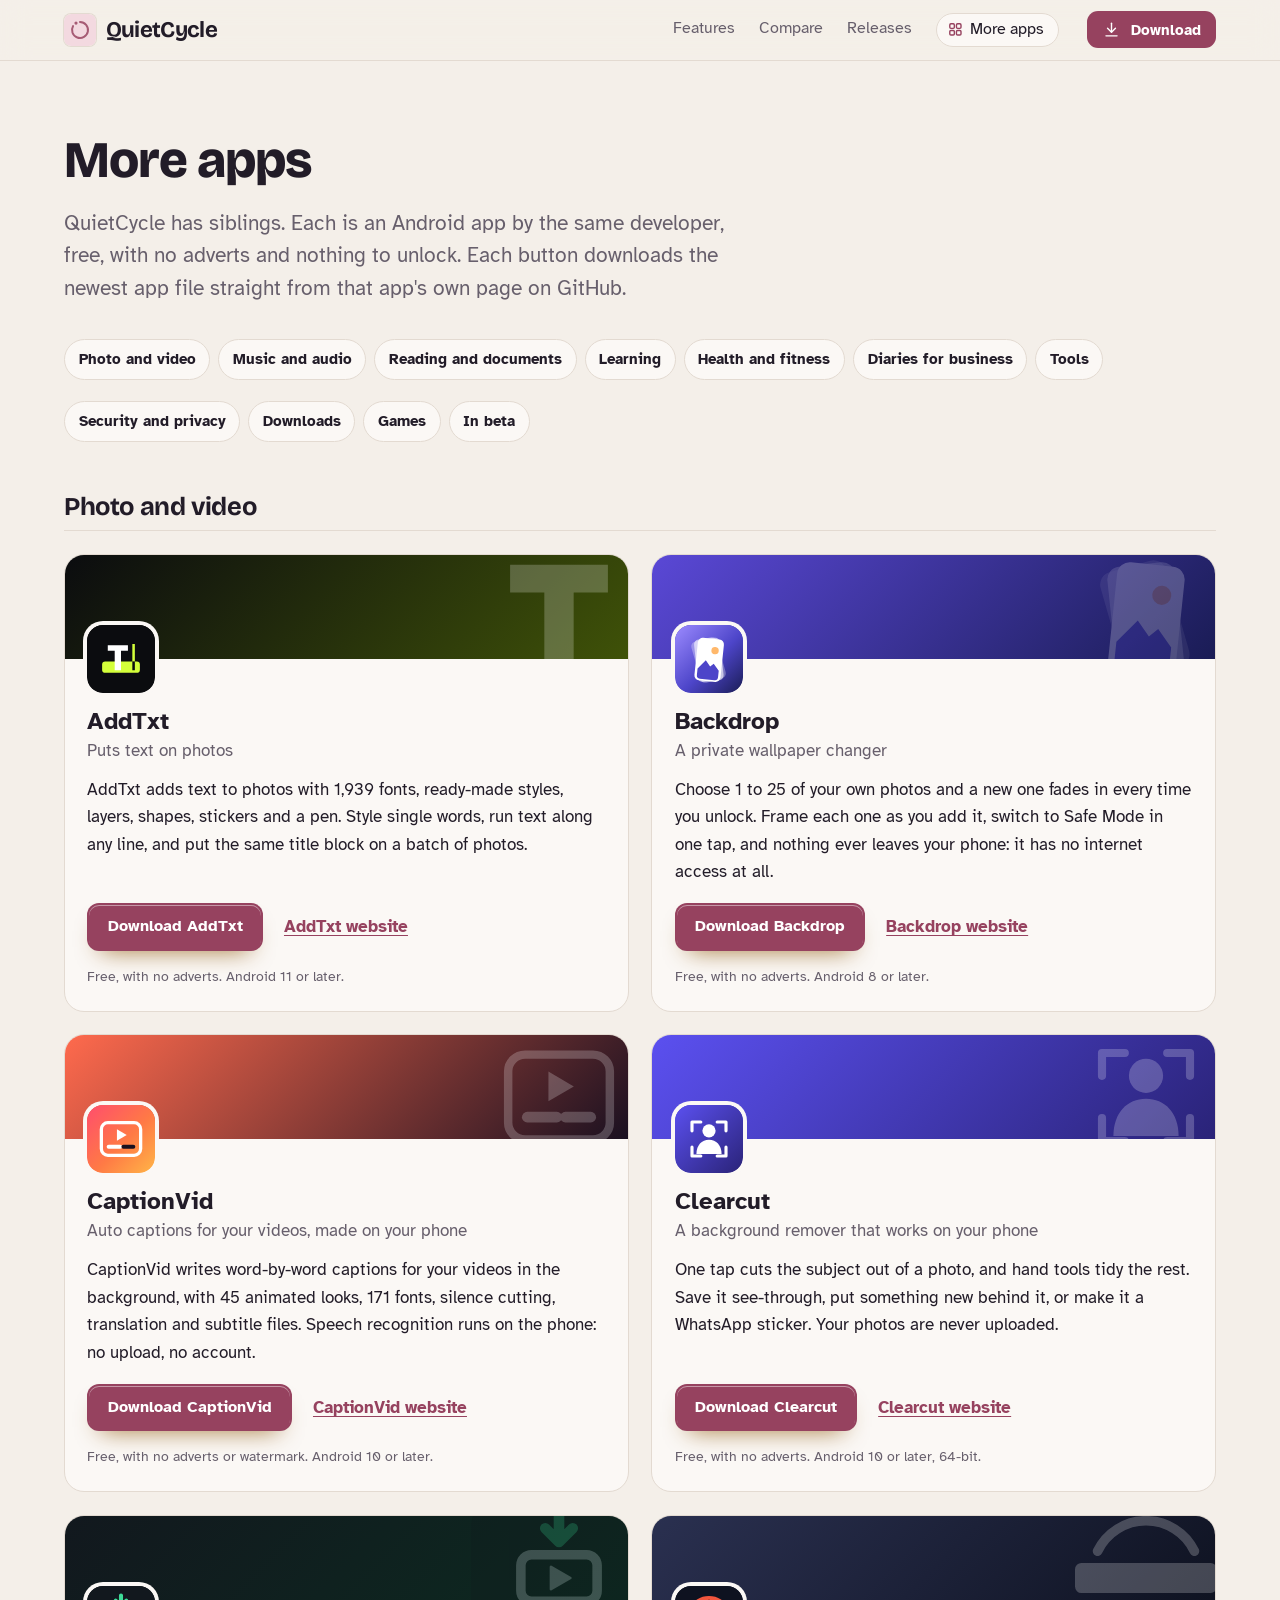
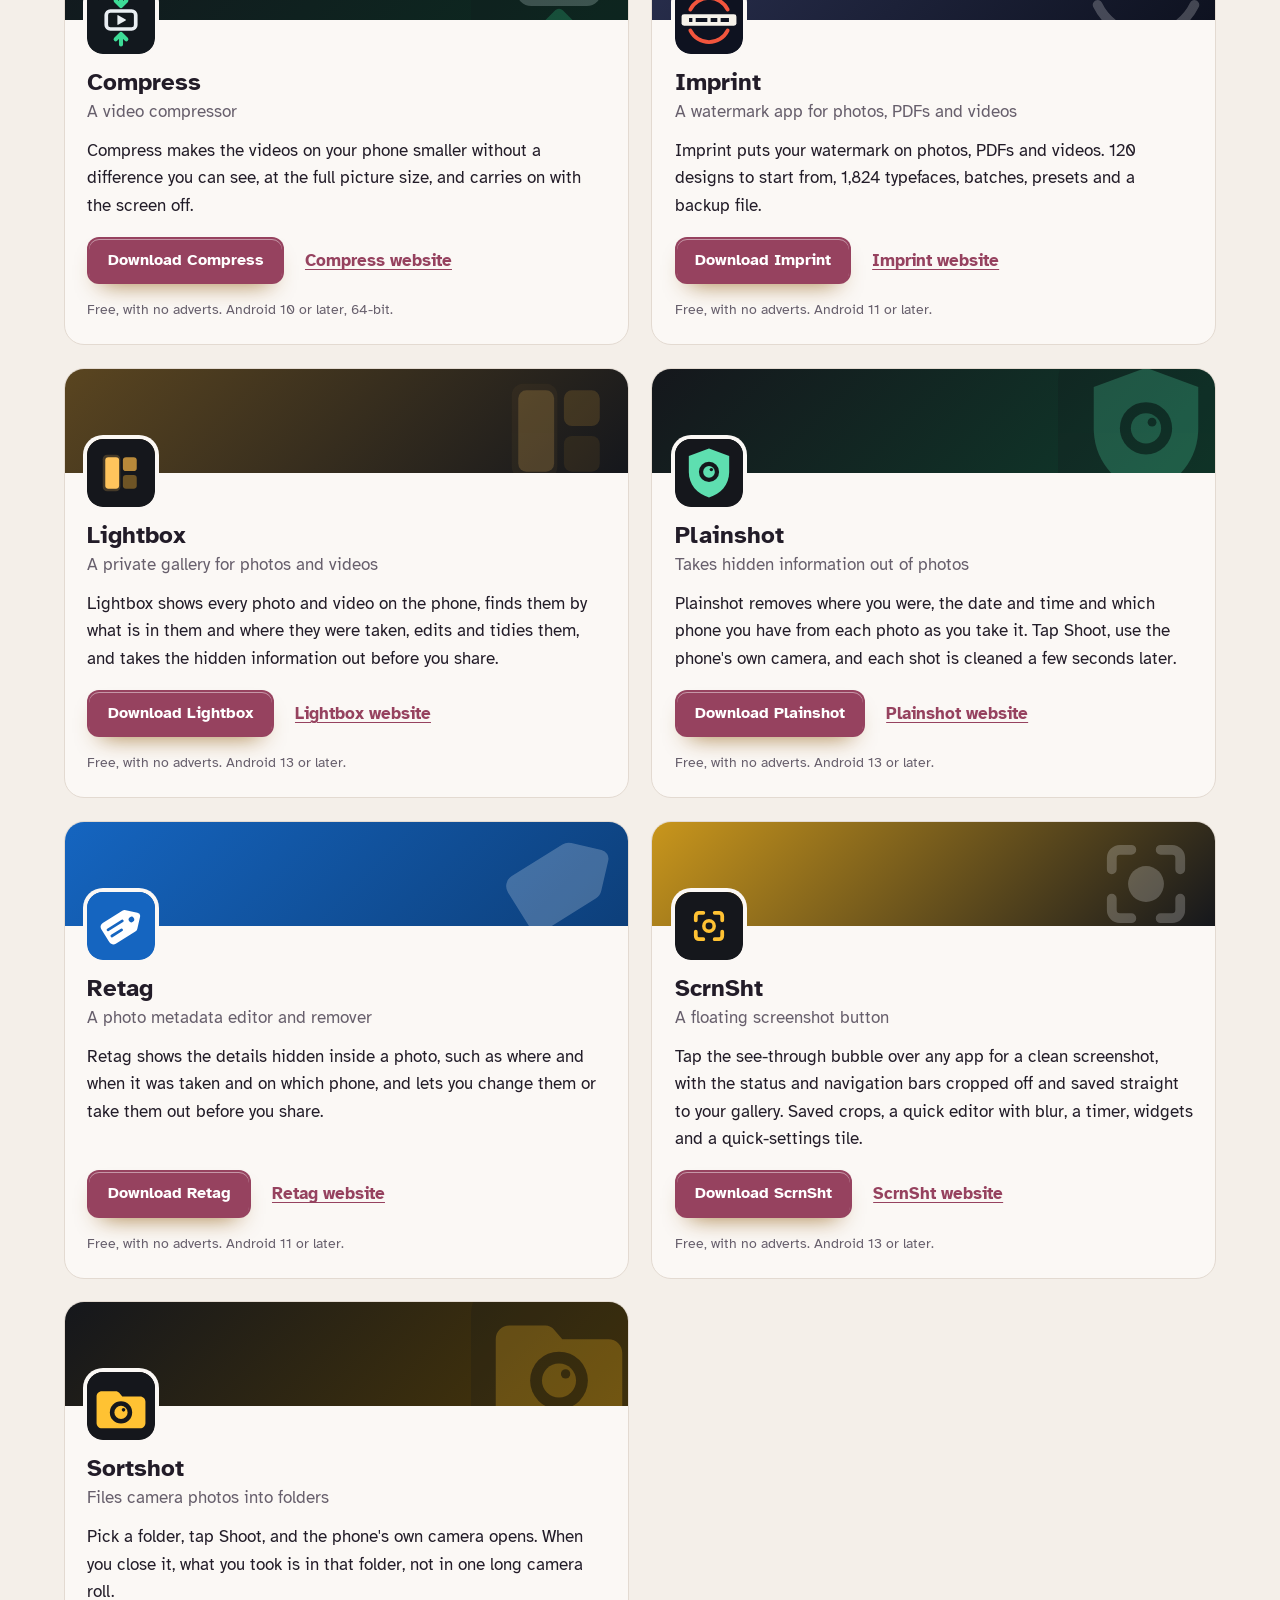
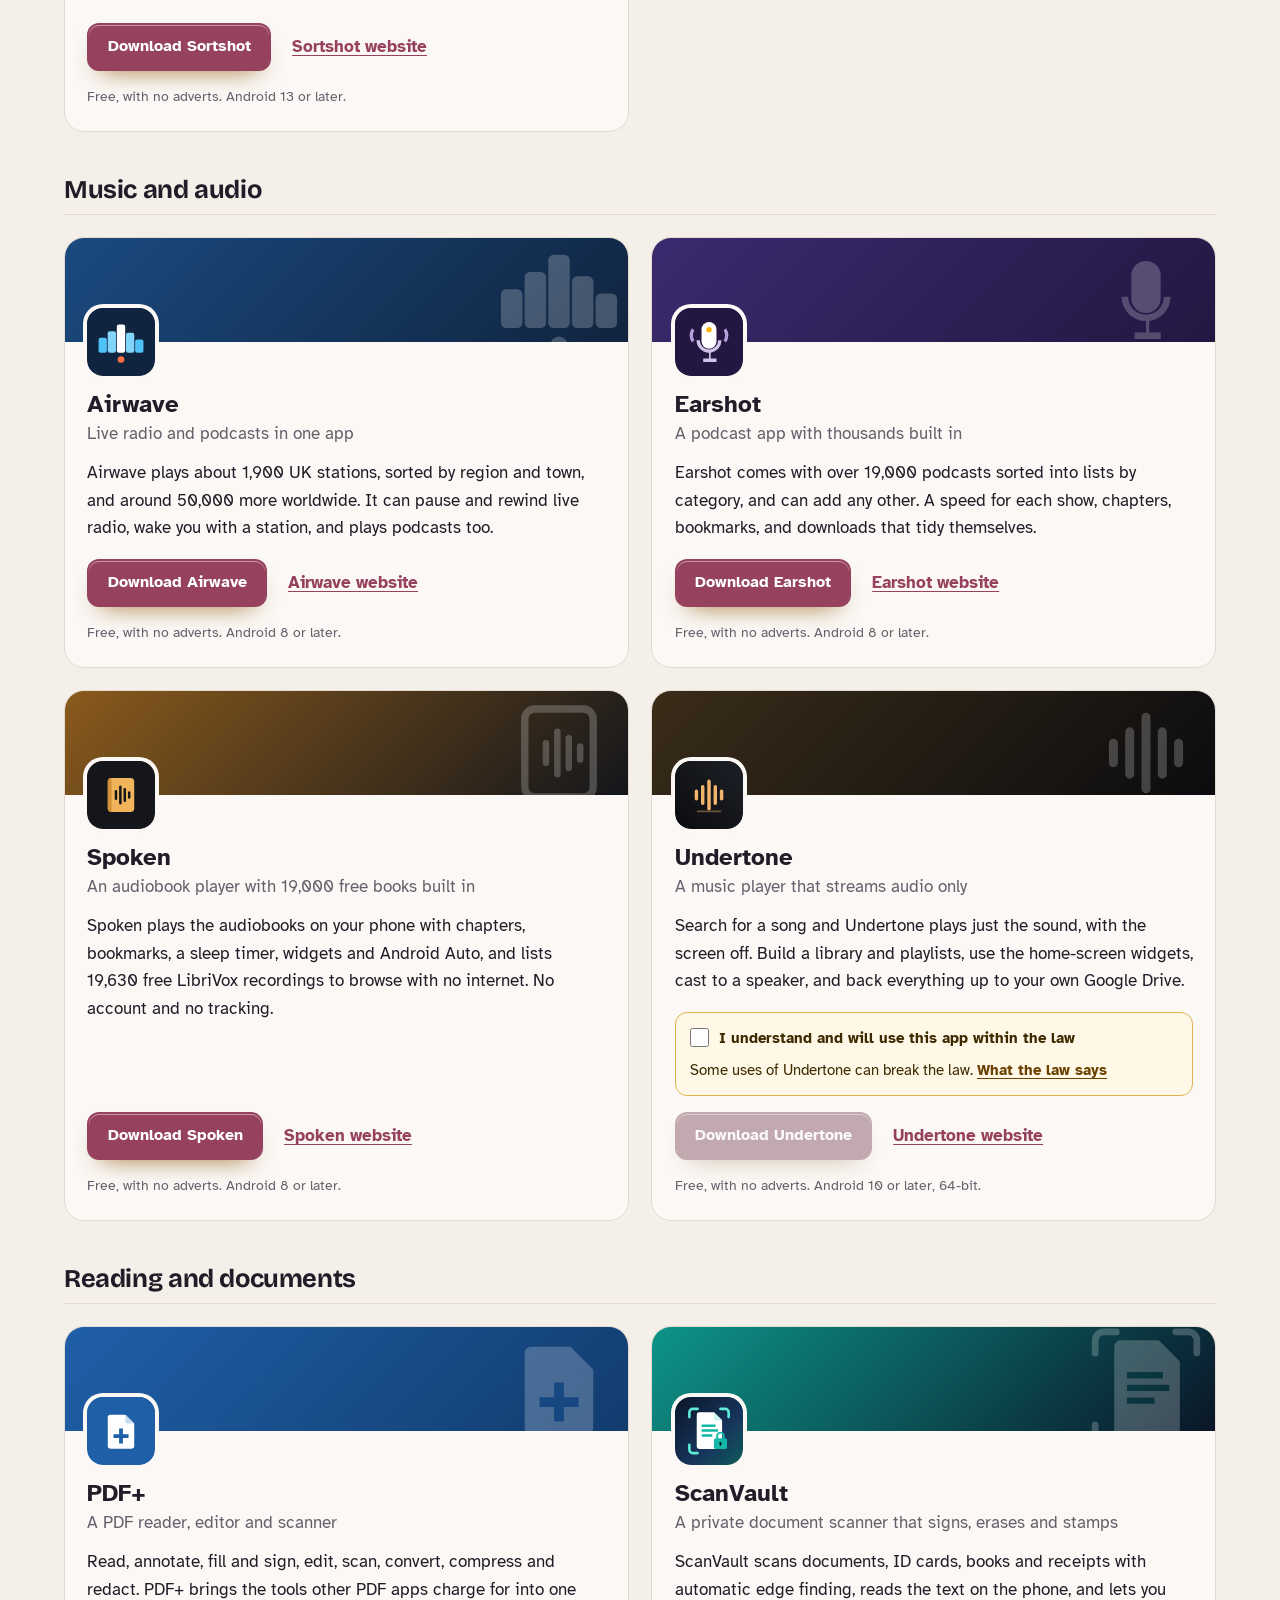
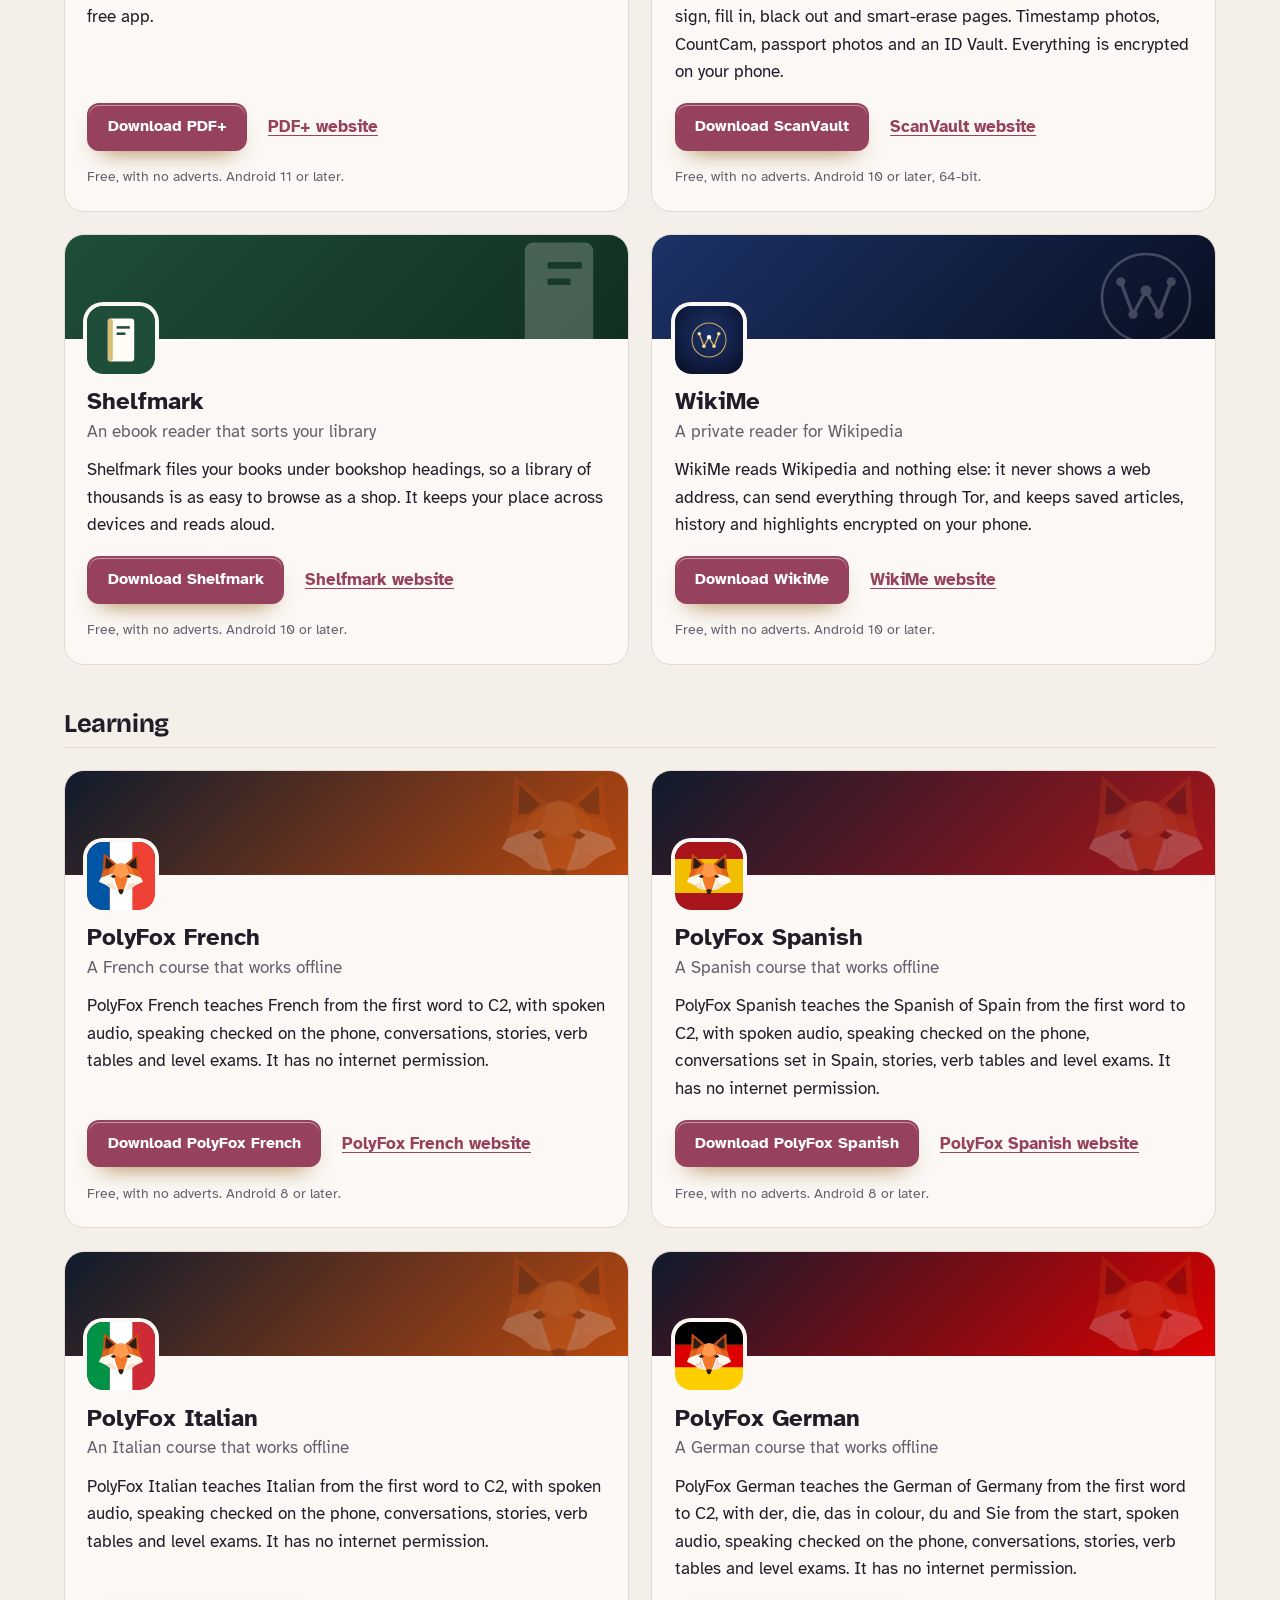
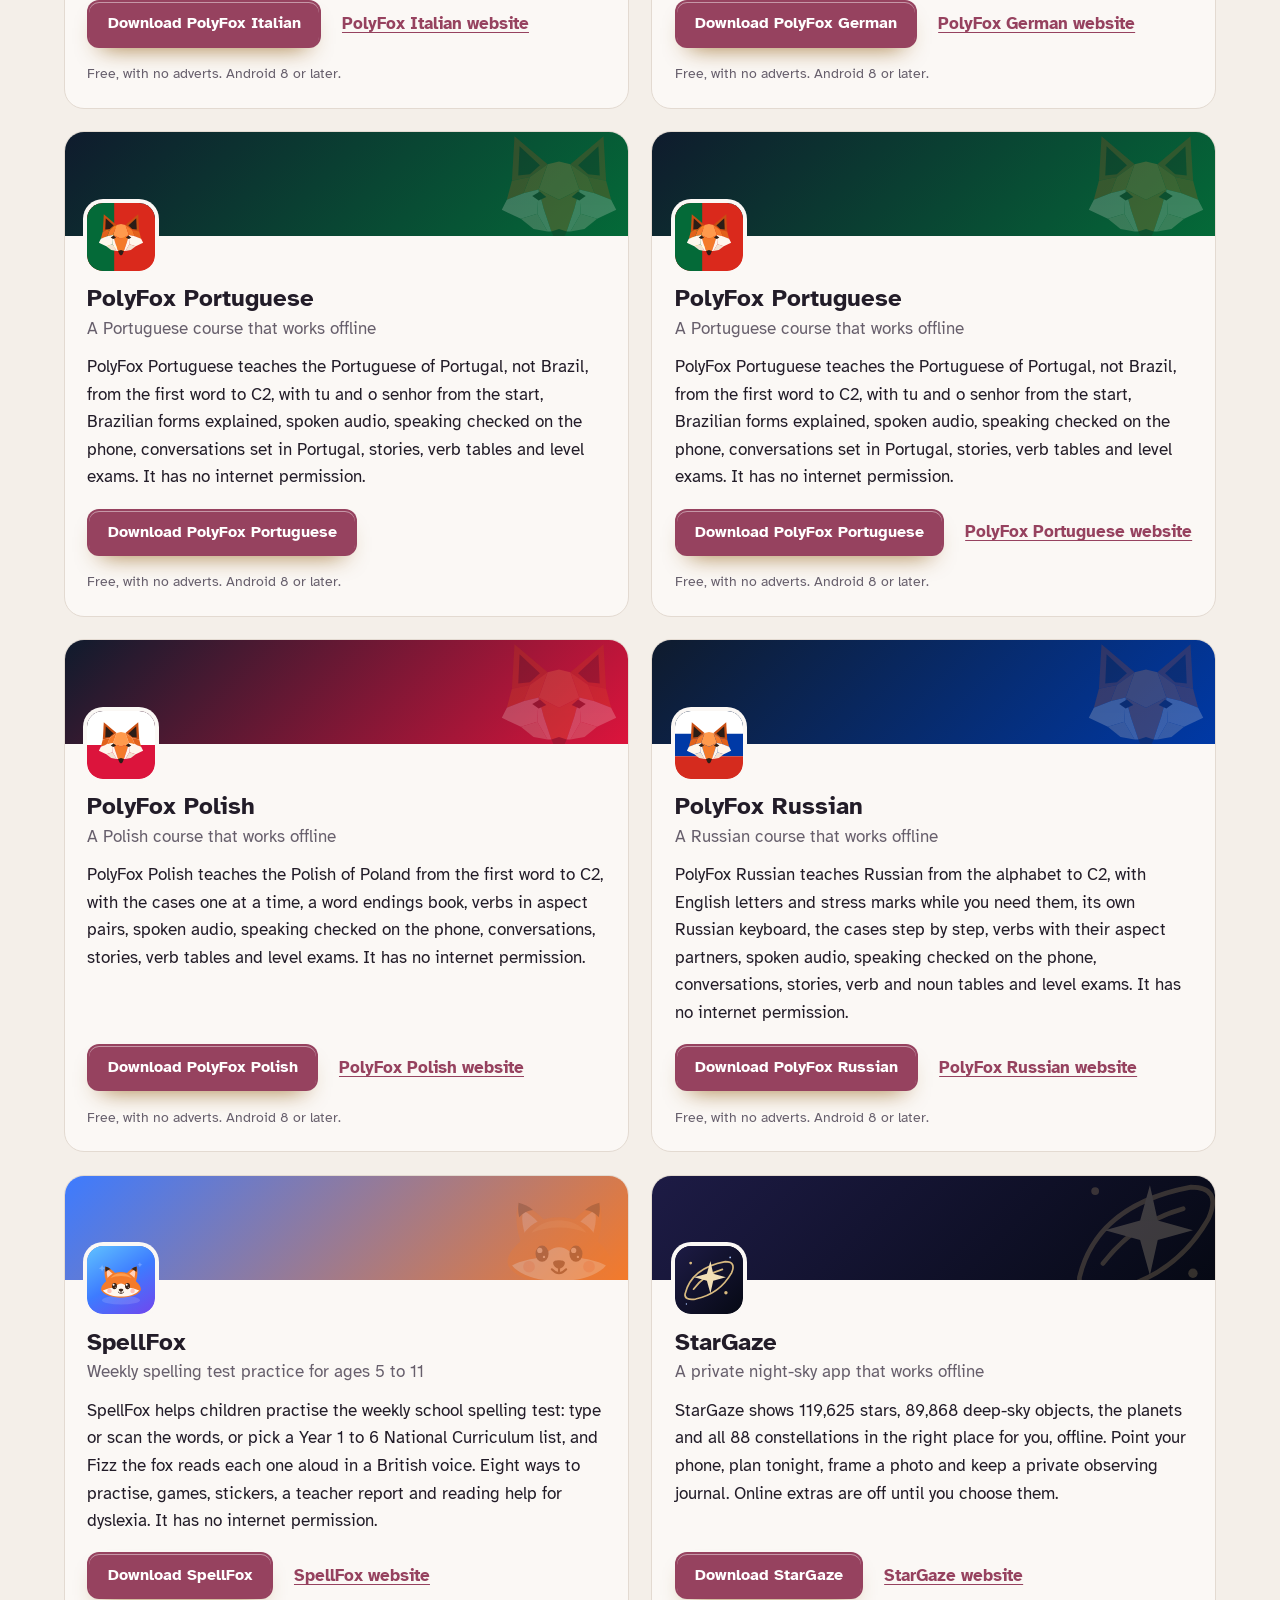
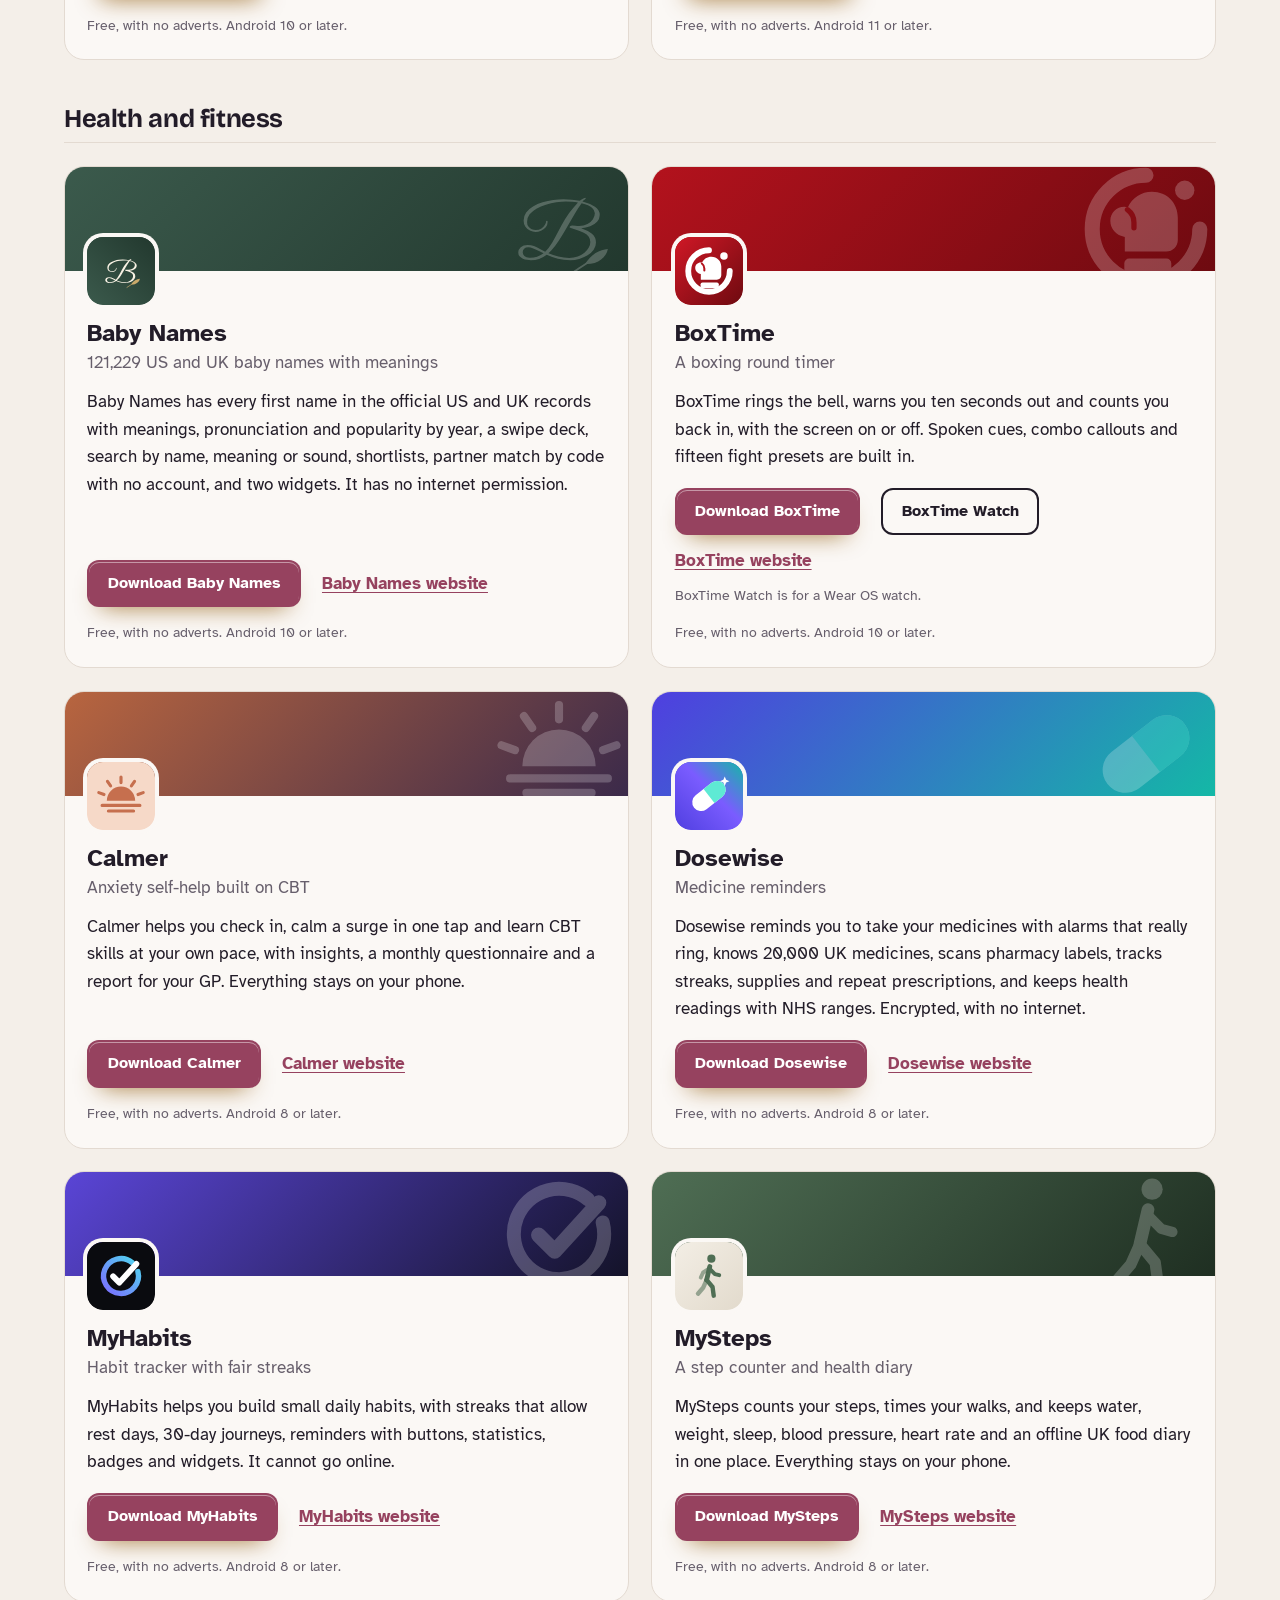
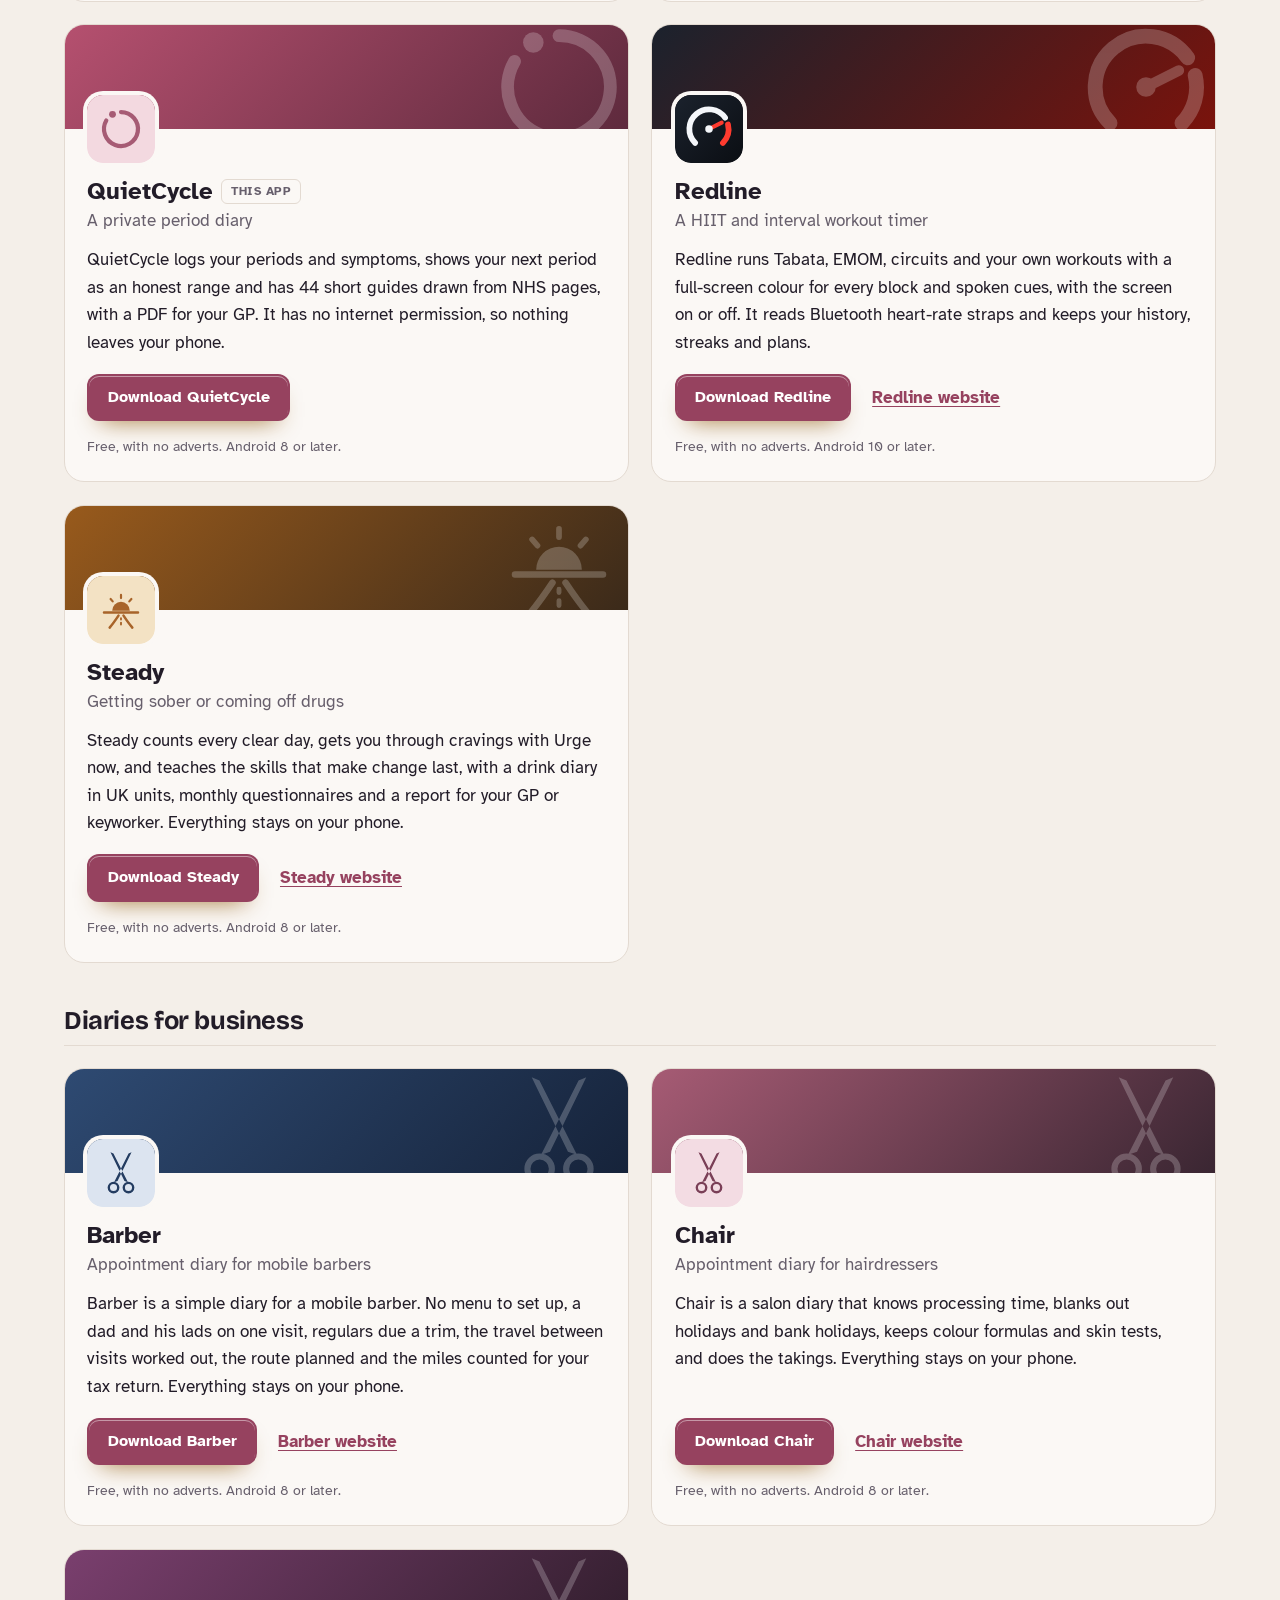
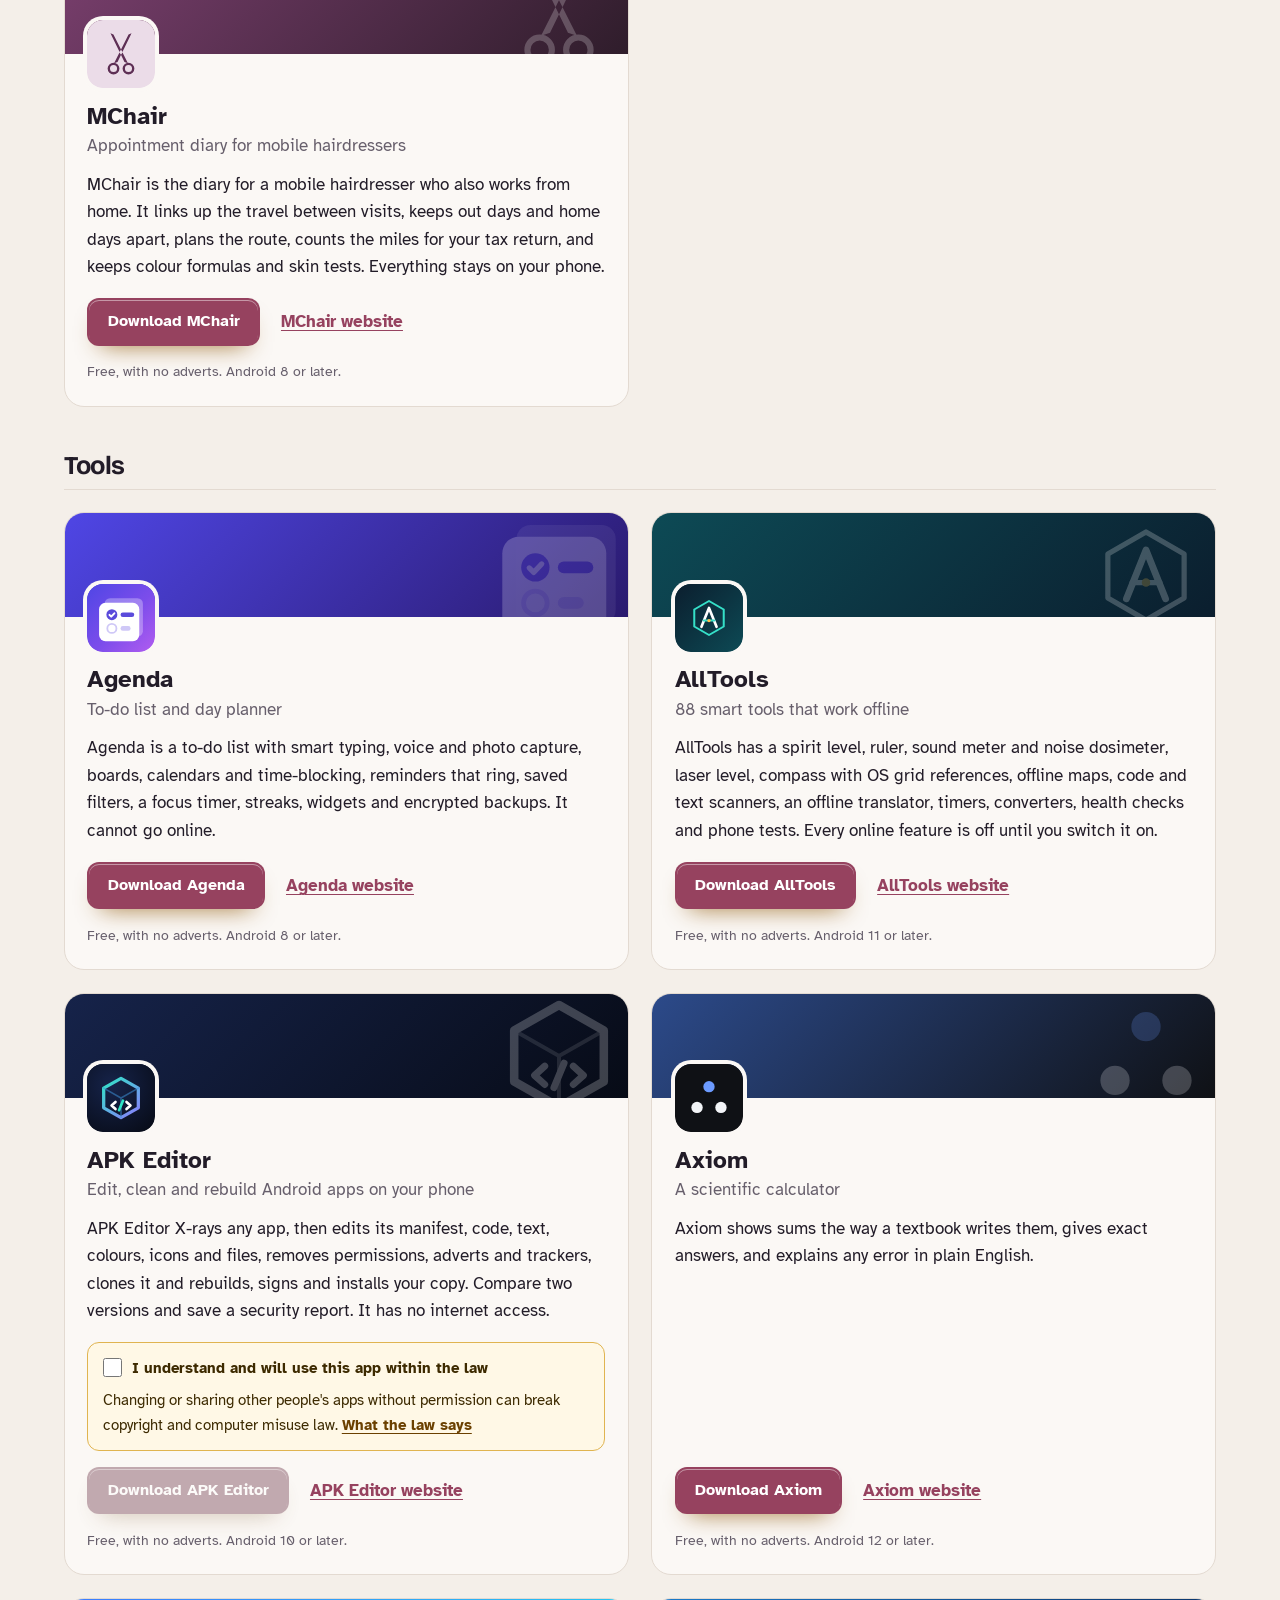
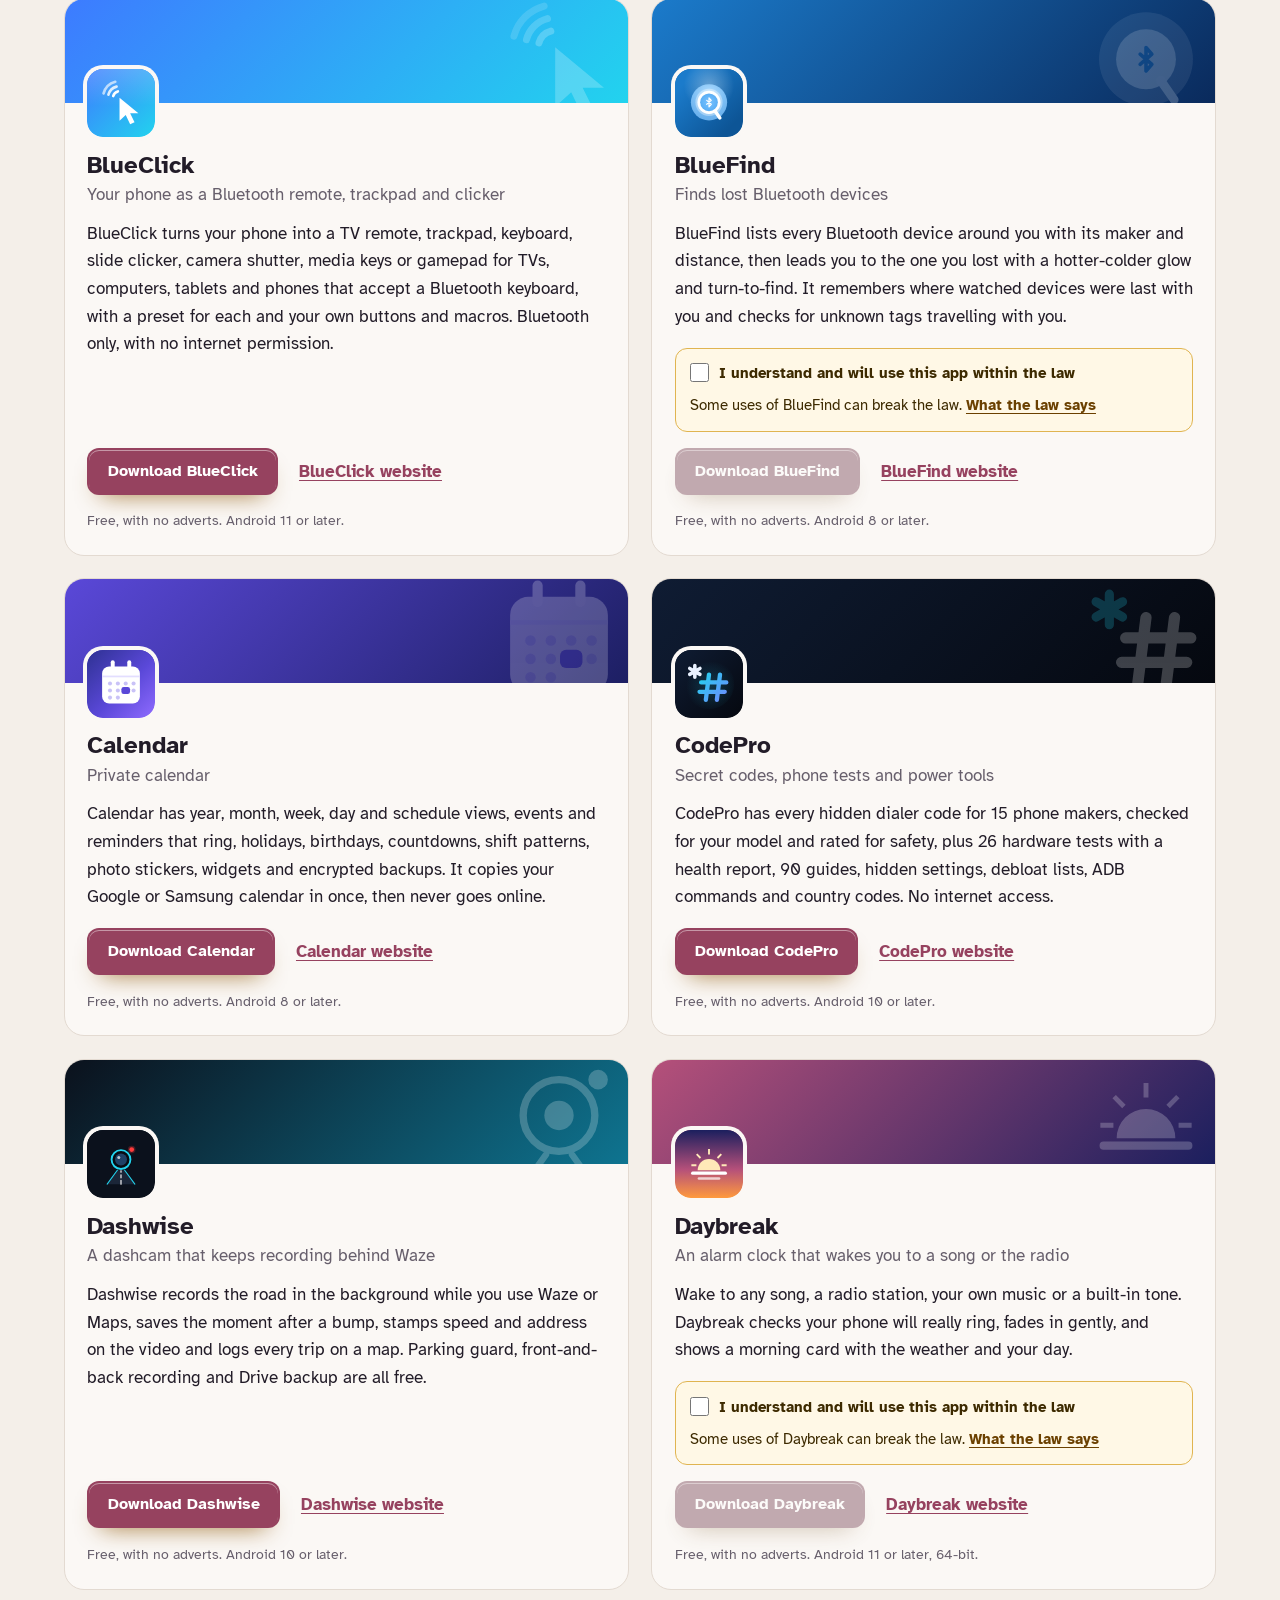
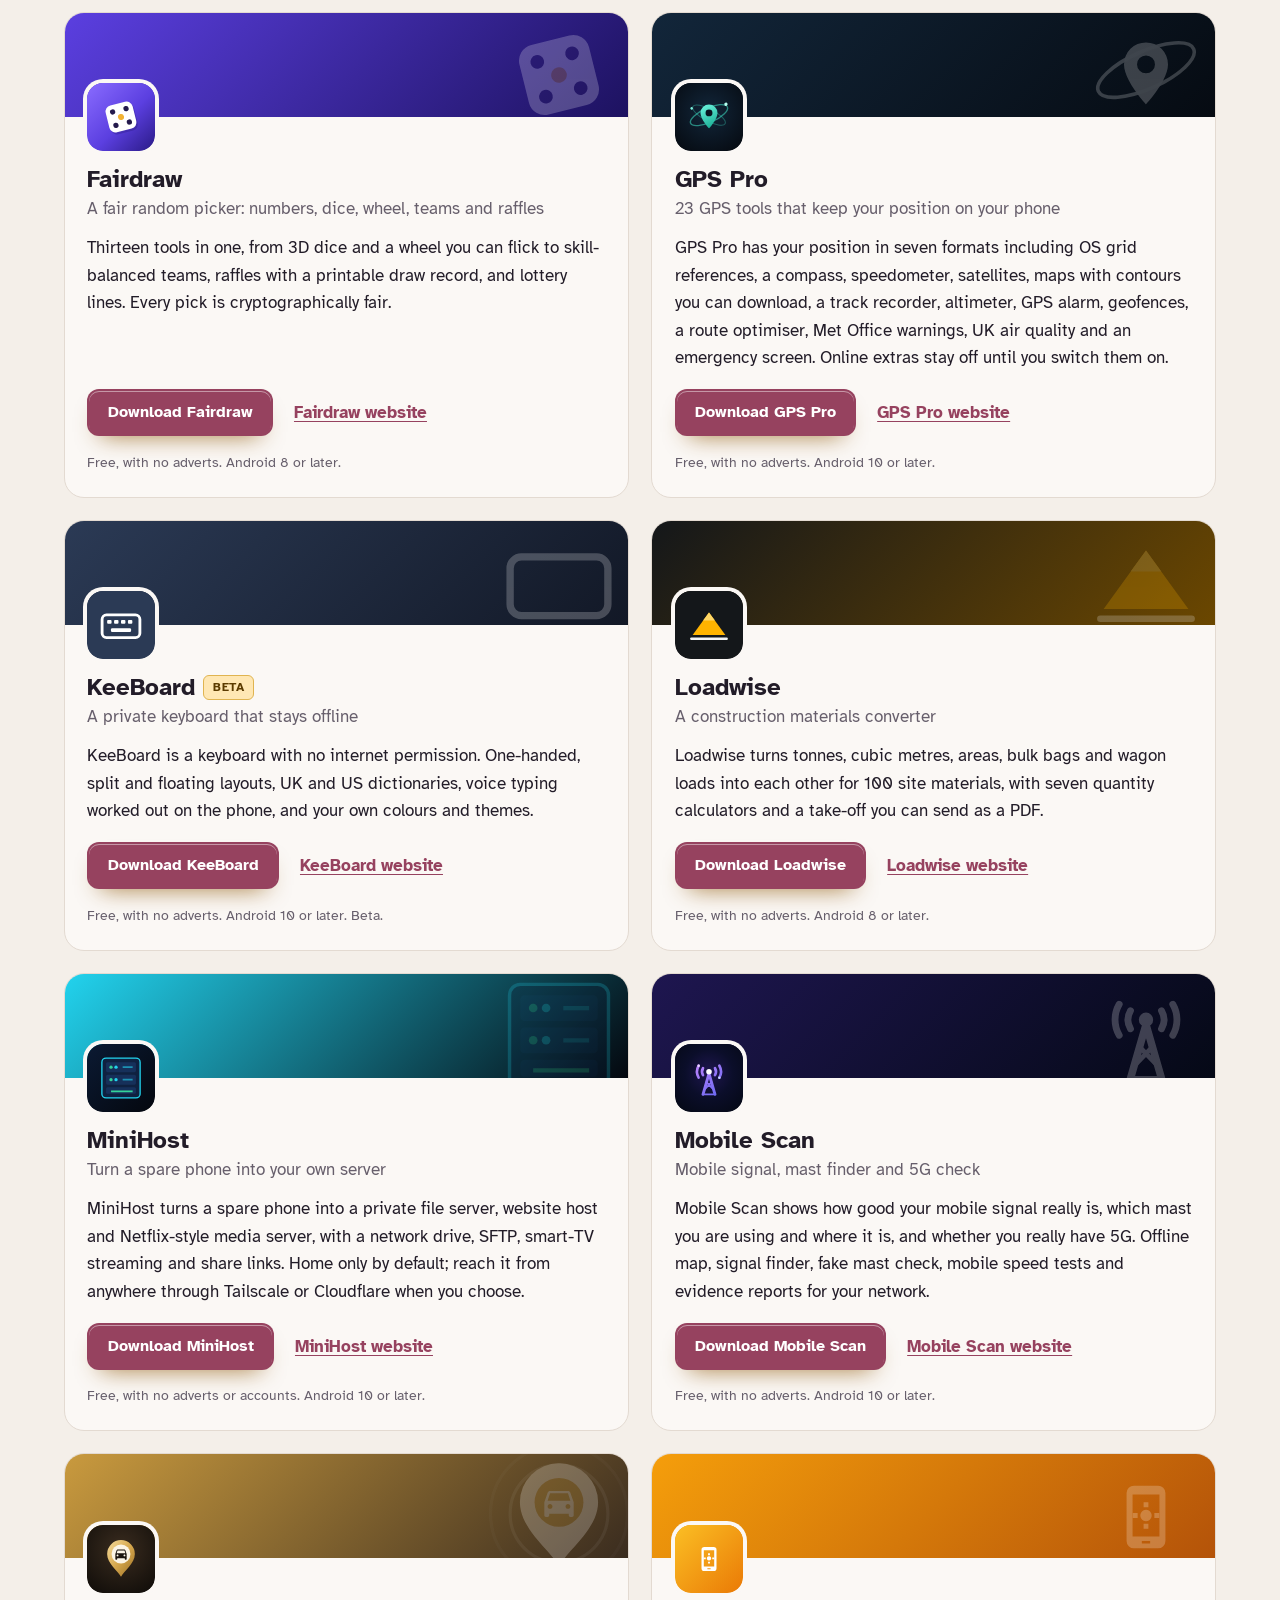
==== commit 29d7accb: "More apps: add SpellFox" ====
--- a/more-apps.html
+++ b/more-apps.html
@@ -4,7 +4,7 @@
 <meta charset="utf-8">
 <meta name="viewport" content="width=device-width, initial-scale=1">
 <title>More apps by the maker of QuietCycle</title>
-<meta name="description" content="All 98 free Android apps from the maker of QuietCycle, in one list by category, each with its download and a link to its website.">
+<meta name="description" content="All 99 free Android apps from the maker of QuietCycle, in one list by category, each with its download and a link to its website.">
 <meta name="author" content="Jonathan Jackson">
 <link rel="canonical" href="https://customgpter.github.io/quietcycle/more-apps.html">
 <meta name="theme-color" content="#f4efe9" media="(prefers-color-scheme: light)">
@@ -12,7 +12,7 @@
 <meta property="og:type" content="website">
 <meta property="og:site_name" content="QuietCycle">
 <meta property="og:title" content="More apps by the maker of QuietCycle">
-<meta property="og:description" content="All 98 free Android apps from the maker of QuietCycle, in one list by category, each with its download and a link to its website.">
+<meta property="og:description" content="All 99 free Android apps from the maker of QuietCycle, in one list by category, each with its download and a link to its website.">
 <meta property="og:url" content="https://customgpter.github.io/quietcycle/more-apps.html">
 <meta property="og:image" content="https://customgpter.github.io/quietcycle/assets/og.png">
 <meta property="og:image:width" content="1200">
@@ -69,7 +69,7 @@
 <div class="mapps-group" role="group" aria-labelledby="apps-learning"><h2 class="mapps-cat" id="apps-learning">Learning</h2>
 <ul class="mapps"><li class="mapp" style="--b:#0f1b2d;--b2:#b8480f"><div class="mapp-cover" aria-hidden="true"><svg viewBox="0 0 108 108"><polygon fill="#C94E12" points="26.7,17.9 47.0,35.1 36.1,42.9 25.1,45.2"/><polygon fill="#C94E12" points="82.9,45.2 71.9,42.9 61.0,35.1 81.3,17.9"/><polygon fill="#2B1D17" points="29.8,24.1 42.3,35.8 36.1,41.3 29.0,42.1"/><polygon fill="#2B1D17" points="79.0,42.1 71.9,41.3 65.7,35.8 78.2,24.1"/><polygon fill="#FF9A4D" points="54.0,33.5 47.0,35.1 41.5,50.7 54.0,56.9"/><polygon fill="#FF9A4D" points="54.0,56.9 66.5,50.7 61.0,35.1 54.0,33.5"/><polygon fill="#F47A2A" points="47.0,35.1 36.1,42.9 32.2,53.0 41.5,50.7"/><polygon fill="#F47A2A" points="66.5,50.7 75.8,53.0 71.9,42.9 61.0,35.1"/><polygon fill="#E2611A" points="36.1,42.9 25.1,45.2 22.0,56.9 32.2,53.0"/><polygon fill="#E2611A" points="75.8,53.0 86.0,56.9 82.9,45.2 71.9,42.9"/><polygon fill="#FFF6EC" points="32.2,53.0 22.0,56.9 18.9,63.1 30.6,68.6 40.7,65.5 41.5,50.7"/><polygon fill="#FFF6EC" points="66.5,50.7 67.3,65.5 77.4,68.6 89.1,63.1 86.0,56.9 75.8,53.0"/><polygon fill="#F3E3D2" points="30.6,68.6 40.7,65.5 47.0,76.4 38.4,74.8"/><polygon fill="#F3E3D2" points="69.6,74.8 61.0,76.4 67.3,65.5 77.4,68.6"/><polygon fill="#F47A2A" points="41.5,50.7 54.0,56.9 54.0,78.0 49.3,76.4 44.6,62.4"/><polygon fill="#F47A2A" points="63.4,62.4 58.7,76.4 54.0,78.0 54.0,56.9 66.5,50.7"/><polygon fill="#FFF6EC" points="41.5,50.7 44.6,62.4 49.3,76.4 47.0,76.4 40.7,65.5"/><polygon fill="#FFF6EC" points="67.3,65.5 61.0,76.4 58.7,76.4 63.4,62.4 66.5,50.7"/><polygon fill="#2B1D17" points="49.3,76.4 54.0,74.8 58.7,76.4 56.3,81.9 54.0,83.4 51.7,81.9"/><polygon fill="#2B1D17" points="37.6,54.6 42.3,51.8 46.2,55.3 41.5,57.3"/><polygon fill="#2B1D17" points="66.5,57.3 61.8,55.3 65.7,51.8 70.4,54.6"/></svg></div><div class="mapp-body"><svg class="mapp-icon" viewBox="0 0 108 108" aria-hidden="true"><rect width="108" height="108" rx="24" fill="#EF4135"/><path fill="#FFFFFF" d="M36 0H72V108H36Z"/><path fill="#0055A4" d="M24 0H36V108H24A24 24 0 0 1 0 84V24A24 24 0 0 1 24 0Z"/><polygon fill="#C94E12" points="26.7,17.9 47.0,35.1 36.1,42.9 25.1,45.2"/><polygon fill="#C94E12" points="82.9,45.2 71.9,42.9 61.0,35.1 81.3,17.9"/><polygon fill="#2B1D17" points="29.8,24.1 42.3,35.8 36.1,41.3 29.0,42.1"/><polygon fill="#2B1D17" points="79.0,42.1 71.9,41.3 65.7,35.8 78.2,24.1"/><polygon fill="#FF9A4D" points="54.0,33.5 47.0,35.1 41.5,50.7 54.0,56.9"/><polygon fill="#FF9A4D" points="54.0,56.9 66.5,50.7 61.0,35.1 54.0,33.5"/><polygon fill="#F47A2A" points="47.0,35.1 36.1,42.9 32.2,53.0 41.5,50.7"/><polygon fill="#F47A2A" points="66.5,50.7 75.8,53.0 71.9,42.9 61.0,35.1"/><polygon fill="#E2611A" points="36.1,42.9 25.1,45.2 22.0,56.9 32.2,53.0"/><polygon fill="#E2611A" points="75.8,53.0 86.0,56.9 82.9,45.2 71.9,42.9"/><polygon fill="#FFF6EC" points="32.2,53.0 22.0,56.9 18.9,63.1 30.6,68.6 40.7,65.5 41.5,50.7"/><polygon fill="#FFF6EC" points="66.5,50.7 67.3,65.5 77.4,68.6 89.1,63.1 86.0,56.9 75.8,53.0"/><polygon fill="#F3E3D2" points="30.6,68.6 40.7,65.5 47.0,76.4 38.4,74.8"/><polygon fill="#F3E3D2" points="69.6,74.8 61.0,76.4 67.3,65.5 77.4,68.6"/><polygon fill="#F47A2A" points="41.5,50.7 54.0,56.9 54.0,78.0 49.3,76.4 44.6,62.4"/><polygon fill="#F47A2A" points="63.4,62.4 58.7,76.4 54.0,78.0 54.0,56.9 66.5,50.7"/><polygon fill="#FFF6EC" points="41.5,50.7 44.6,62.4 49.3,76.4 47.0,76.4 40.7,65.5"/><polygon fill="#FFF6EC" points="67.3,65.5 61.0,76.4 58.7,76.4 63.4,62.4 66.5,50.7"/><polygon fill="#2B1D17" points="49.3,76.4 54.0,74.8 58.7,76.4 56.3,81.9 54.0,83.4 51.7,81.9"/><polygon fill="#2B1D17" points="37.6,54.6 42.3,51.8 46.2,55.3 41.5,57.3"/><polygon fill="#2B1D17" points="66.5,57.3 61.8,55.3 65.7,51.8 70.4,54.6"/></svg><h3>PolyFox French</h3><p class="mapp-kind">A French course that works offline</p><p class="mapp-say">PolyFox French teaches French from the first word to C2, with spoken audio, speaking checked on the phone, conversations, stories, verb tables and level exams. It has no internet permission.</p><p class="mapp-go"><a class="button" href="https://github.com/CustomGPTer/polyfox/releases/latest/download/PolyFox.apk">Download PolyFox French</a><a class="mapp-site" href="https://customgpter.github.io/polyfox/">PolyFox French website</a></p><p class="mapp-needs">Free, with no adverts. Android 8 or later.</p></div></li><li class="mapp" style="--b:#0f1b2d;--b2:#aa151b"><div class="mapp-cover" aria-hidden="true"><svg viewBox="0 0 108 108"><polygon fill="#C94E12" points="26.7,17.9 47.0,35.1 36.1,42.9 25.1,45.2"/><polygon fill="#C94E12" points="82.9,45.2 71.9,42.9 61.0,35.1 81.3,17.9"/><polygon fill="#2B1D17" points="29.8,24.1 42.3,35.8 36.1,41.3 29.0,42.1"/><polygon fill="#2B1D17" points="79.0,42.1 71.9,41.3 65.7,35.8 78.2,24.1"/><polygon fill="#FF9A4D" points="54.0,33.5 47.0,35.1 41.5,50.7 54.0,56.9"/><polygon fill="#FF9A4D" points="54.0,56.9 66.5,50.7 61.0,35.1 54.0,33.5"/><polygon fill="#F47A2A" points="47.0,35.1 36.1,42.9 32.2,53.0 41.5,50.7"/><polygon fill="#F47A2A" points="66.5,50.7 75.8,53.0 71.9,42.9 61.0,35.1"/><polygon fill="#E2611A" points="36.1,42.9 25.1,45.2 22.0,56.9 32.2,53.0"/><polygon fill="#E2611A" points="75.8,53.0 86.0,56.9 82.9,45.2 71.9,42.9"/><polygon fill="#FFF6EC" points="32.2,53.0 22.0,56.9 18.9,63.1 30.6,68.6 40.7,65.5 41.5,50.7"/><polygon fill="#FFF6EC" points="66.5,50.7 67.3,65.5 77.4,68.6 89.1,63.1 86.0,56.9 75.8,53.0"/><polygon fill="#F3E3D2" points="30.6,68.6 40.7,65.5 47.0,76.4 38.4,74.8"/><polygon fill="#F3E3D2" points="69.6,74.8 61.0,76.4 67.3,65.5 77.4,68.6"/><polygon fill="#F47A2A" points="41.5,50.7 54.0,56.9 54.0,78.0 49.3,76.4 44.6,62.4"/><polygon fill="#F47A2A" points="63.4,62.4 58.7,76.4 54.0,78.0 54.0,56.9 66.5,50.7"/><polygon fill="#FFF6EC" points="41.5,50.7 44.6,62.4 49.3,76.4 47.0,76.4 40.7,65.5"/><polygon fill="#FFF6EC" points="67.3,65.5 61.0,76.4 58.7,76.4 63.4,62.4 66.5,50.7"/><polygon fill="#2B1D17" points="49.3,76.4 54.0,74.8 58.7,76.4 56.3,81.9 54.0,83.4 51.7,81.9"/><polygon fill="#2B1D17" points="37.6,54.6 42.3,51.8 46.2,55.3 41.5,57.3"/><polygon fill="#2B1D17" points="66.5,57.3 61.8,55.3 65.7,51.8 70.4,54.6"/></svg></div><div class="mapp-body"><svg class="mapp-icon" viewBox="0 0 108 108" aria-hidden="true"><rect width="108" height="108" rx="24" fill="#AA151B"/><path fill="#F1BF00" d="M0 27H108V81H0Z"/><polygon fill="#C94E12" points="26.7,17.9 47.0,35.1 36.1,42.9 25.1,45.2"/><polygon fill="#C94E12" points="82.9,45.2 71.9,42.9 61.0,35.1 81.3,17.9"/><polygon fill="#2B1D17" points="29.8,24.1 42.3,35.8 36.1,41.3 29.0,42.1"/><polygon fill="#2B1D17" points="79.0,42.1 71.9,41.3 65.7,35.8 78.2,24.1"/><polygon fill="#FF9A4D" points="54.0,33.5 47.0,35.1 41.5,50.7 54.0,56.9"/><polygon fill="#FF9A4D" points="54.0,56.9 66.5,50.7 61.0,35.1 54.0,33.5"/><polygon fill="#F47A2A" points="47.0,35.1 36.1,42.9 32.2,53.0 41.5,50.7"/><polygon fill="#F47A2A" points="66.5,50.7 75.8,53.0 71.9,42.9 61.0,35.1"/><polygon fill="#E2611A" points="36.1,42.9 25.1,45.2 22.0,56.9 32.2,53.0"/><polygon fill="#E2611A" points="75.8,53.0 86.0,56.9 82.9,45.2 71.9,42.9"/><polygon fill="#FFF6EC" points="32.2,53.0 22.0,56.9 18.9,63.1 30.6,68.6 40.7,65.5 41.5,50.7"/><polygon fill="#FFF6EC" points="66.5,50.7 67.3,65.5 77.4,68.6 89.1,63.1 86.0,56.9 75.8,53.0"/><polygon fill="#F3E3D2" points="30.6,68.6 40.7,65.5 47.0,76.4 38.4,74.8"/><polygon fill="#F3E3D2" points="69.6,74.8 61.0,76.4 67.3,65.5 77.4,68.6"/><polygon fill="#F47A2A" points="41.5,50.7 54.0,56.9 54.0,78.0 49.3,76.4 44.6,62.4"/><polygon fill="#F47A2A" points="63.4,62.4 58.7,76.4 54.0,78.0 54.0,56.9 66.5,50.7"/><polygon fill="#FFF6EC" points="41.5,50.7 44.6,62.4 49.3,76.4 47.0,76.4 40.7,65.5"/><polygon fill="#FFF6EC" points="67.3,65.5 61.0,76.4 58.7,76.4 63.4,62.4 66.5,50.7"/><polygon fill="#2B1D17" points="49.3,76.4 54.0,74.8 58.7,76.4 56.3,81.9 54.0,83.4 51.7,81.9"/><polygon fill="#2B1D17" points="37.6,54.6 42.3,51.8 46.2,55.3 41.5,57.3"/><polygon fill="#2B1D17" points="66.5,57.3 61.8,55.3 65.7,51.8 70.4,54.6"/></svg><h3>PolyFox Spanish</h3><p class="mapp-kind">A Spanish course that works offline</p><p class="mapp-say">PolyFox Spanish teaches the Spanish of Spain from the first word to C2, with spoken audio, speaking checked on the phone, conversations set in Spain, stories, verb tables and level exams. It has no internet permission.</p><p class="mapp-go"><a class="button" href="https://github.com/CustomGPTer/polyfox-spanish/releases/latest/download/PolyFox.apk">Download PolyFox Spanish</a><a class="mapp-site" href="https://customgpter.github.io/polyfox-spanish/">PolyFox Spanish website</a></p><p class="mapp-needs">Free, with no adverts. Android 8 or later.</p></div></li>
 <li class="mapp" style="--b:#0f1b2d;--b2:#b8480f"><div class="mapp-cover" aria-hidden="true"><svg viewBox="0 0 108 108"><polygon fill="#C94E12" points="26.7,17.9 47.0,35.1 36.1,42.9 25.1,45.2"/><polygon fill="#C94E12" points="82.9,45.2 71.9,42.9 61.0,35.1 81.3,17.9"/><polygon fill="#2B1D17" points="29.8,24.1 42.3,35.8 36.1,41.3 29.0,42.1"/><polygon fill="#2B1D17" points="79.0,42.1 71.9,41.3 65.7,35.8 78.2,24.1"/><polygon fill="#FF9A4D" points="54.0,33.5 47.0,35.1 41.5,50.7 54.0,56.9"/><polygon fill="#FF9A4D" points="54.0,56.9 66.5,50.7 61.0,35.1 54.0,33.5"/><polygon fill="#F47A2A" points="47.0,35.1 36.1,42.9 32.2,53.0 41.5,50.7"/><polygon fill="#F47A2A" points="66.5,50.7 75.8,53.0 71.9,42.9 61.0,35.1"/><polygon fill="#E2611A" points="36.1,42.9 25.1,45.2 22.0,56.9 32.2,53.0"/><polygon fill="#E2611A" points="75.8,53.0 86.0,56.9 82.9,45.2 71.9,42.9"/><polygon fill="#FFF6EC" points="32.2,53.0 22.0,56.9 18.9,63.1 30.6,68.6 40.7,65.5 41.5,50.7"/><polygon fill="#FFF6EC" points="66.5,50.7 67.3,65.5 77.4,68.6 89.1,63.1 86.0,56.9 75.8,53.0"/><polygon fill="#F3E3D2" points="30.6,68.6 40.7,65.5 47.0,76.4 38.4,74.8"/><polygon fill="#F3E3D2" points="69.6,74.8 61.0,76.4 67.3,65.5 77.4,68.6"/><polygon fill="#F47A2A" points="41.5,50.7 54.0,56.9 54.0,78.0 49.3,76.4 44.6,62.4"/><polygon fill="#F47A2A" points="63.4,62.4 58.7,76.4 54.0,78.0 54.0,56.9 66.5,50.7"/><polygon fill="#FFF6EC" points="41.5,50.7 44.6,62.4 49.3,76.4 47.0,76.4 40.7,65.5"/><polygon fill="#FFF6EC" points="67.3,65.5 61.0,76.4 58.7,76.4 63.4,62.4 66.5,50.7"/><polygon fill="#2B1D17" points="49.3,76.4 54.0,74.8 58.7,76.4 56.3,81.9 54.0,83.4 51.7,81.9"/><polygon fill="#2B1D17" points="37.6,54.6 42.3,51.8 46.2,55.3 41.5,57.3"/><polygon fill="#2B1D17" points="66.5,57.3 61.8,55.3 65.7,51.8 70.4,54.6"/></svg></div><div class="mapp-body"><svg class="mapp-icon" viewBox="0 0 108 108" aria-hidden="true"><rect width="108" height="108" rx="24" fill="#CE2B37"/><path fill="#FFFFFF" d="M36 0H72V108H36Z"/><path fill="#009246" d="M24 0H36V108H24A24 24 0 0 1 0 84V24A24 24 0 0 1 24 0Z"/><polygon fill="#C94E12" points="26.7,17.9 47.0,35.1 36.1,42.9 25.1,45.2"/><polygon fill="#C94E12" points="82.9,45.2 71.9,42.9 61.0,35.1 81.3,17.9"/><polygon fill="#2B1D17" points="29.8,24.1 42.3,35.8 36.1,41.3 29.0,42.1"/><polygon fill="#2B1D17" points="79.0,42.1 71.9,41.3 65.7,35.8 78.2,24.1"/><polygon fill="#FF9A4D" points="54.0,33.5 47.0,35.1 41.5,50.7 54.0,56.9"/><polygon fill="#FF9A4D" points="54.0,56.9 66.5,50.7 61.0,35.1 54.0,33.5"/><polygon fill="#F47A2A" points="47.0,35.1 36.1,42.9 32.2,53.0 41.5,50.7"/><polygon fill="#F47A2A" points="66.5,50.7 75.8,53.0 71.9,42.9 61.0,35.1"/><polygon fill="#E2611A" points="36.1,42.9 25.1,45.2 22.0,56.9 32.2,53.0"/><polygon fill="#E2611A" points="75.8,53.0 86.0,56.9 82.9,45.2 71.9,42.9"/><polygon fill="#FFF6EC" points="32.2,53.0 22.0,56.9 18.9,63.1 30.6,68.6 40.7,65.5 41.5,50.7"/><polygon fill="#FFF6EC" points="66.5,50.7 67.3,65.5 77.4,68.6 89.1,63.1 86.0,56.9 75.8,53.0"/><polygon fill="#F3E3D2" points="30.6,68.6 40.7,65.5 47.0,76.4 38.4,74.8"/><polygon fill="#F3E3D2" points="69.6,74.8 61.0,76.4 67.3,65.5 77.4,68.6"/><polygon fill="#F47A2A" points="41.5,50.7 54.0,56.9 54.0,78.0 49.3,76.4 44.6,62.4"/><polygon fill="#F47A2A" points="63.4,62.4 58.7,76.4 54.0,78.0 54.0,56.9 66.5,50.7"/><polygon fill="#FFF6EC" points="41.5,50.7 44.6,62.4 49.3,76.4 47.0,76.4 40.7,65.5"/><polygon fill="#FFF6EC" points="67.3,65.5 61.0,76.4 58.7,76.4 63.4,62.4 66.5,50.7"/><polygon fill="#2B1D17" points="49.3,76.4 54.0,74.8 58.7,76.4 56.3,81.9 54.0,83.4 51.7,81.9"/><polygon fill="#2B1D17" points="37.6,54.6 42.3,51.8 46.2,55.3 41.5,57.3"/><polygon fill="#2B1D17" points="66.5,57.3 61.8,55.3 65.7,51.8 70.4,54.6"/></svg><h3>PolyFox Italian</h3><p class="mapp-kind">An Italian course that works offline</p><p class="mapp-say">PolyFox Italian teaches Italian from the first word to C2, with spoken audio, speaking checked on the phone, conversations, stories, verb tables and level exams. It has no internet permission.</p><p class="mapp-go"><a class="button" href="https://github.com/CustomGPTer/polyfox-italian/releases/latest/download/PolyFox-Italian.apk">Download PolyFox Italian</a><a class="mapp-site" href="https://customgpter.github.io/polyfox-italian/">PolyFox Italian website</a></p><p class="mapp-needs">Free, with no adverts. Android 8 or later.</p></div></li>
-<li class="mapp" style="--b:#0f1b2d;--b2:#dd0000"><div class="mapp-cover" aria-hidden="true"><svg viewBox="0 0 108 108"><polygon fill="#C94E12" points="26.7,17.9 47.0,35.1 36.1,42.9 25.1,45.2"/><polygon fill="#C94E12" points="82.9,45.2 71.9,42.9 61.0,35.1 81.3,17.9"/><polygon fill="#2B1D17" points="29.8,24.1 42.3,35.8 36.1,41.3 29.0,42.1"/><polygon fill="#2B1D17" points="79.0,42.1 71.9,41.3 65.7,35.8 78.2,24.1"/><polygon fill="#FF9A4D" points="54.0,33.5 47.0,35.1 41.5,50.7 54.0,56.9"/><polygon fill="#FF9A4D" points="54.0,56.9 66.5,50.7 61.0,35.1 54.0,33.5"/><polygon fill="#F47A2A" points="47.0,35.1 36.1,42.9 32.2,53.0 41.5,50.7"/><polygon fill="#F47A2A" points="66.5,50.7 75.8,53.0 71.9,42.9 61.0,35.1"/><polygon fill="#E2611A" points="36.1,42.9 25.1,45.2 22.0,56.9 32.2,53.0"/><polygon fill="#E2611A" points="75.8,53.0 86.0,56.9 82.9,45.2 71.9,42.9"/><polygon fill="#FFF6EC" points="32.2,53.0 22.0,56.9 18.9,63.1 30.6,68.6 40.7,65.5 41.5,50.7"/><polygon fill="#FFF6EC" points="66.5,50.7 67.3,65.5 77.4,68.6 89.1,63.1 86.0,56.9 75.8,53.0"/><polygon fill="#F3E3D2" points="30.6,68.6 40.7,65.5 47.0,76.4 38.4,74.8"/><polygon fill="#F3E3D2" points="69.6,74.8 61.0,76.4 67.3,65.5 77.4,68.6"/><polygon fill="#F47A2A" points="41.5,50.7 54.0,56.9 54.0,78.0 49.3,76.4 44.6,62.4"/><polygon fill="#F47A2A" points="63.4,62.4 58.7,76.4 54.0,78.0 54.0,56.9 66.5,50.7"/><polygon fill="#FFF6EC" points="41.5,50.7 44.6,62.4 49.3,76.4 47.0,76.4 40.7,65.5"/><polygon fill="#FFF6EC" points="67.3,65.5 61.0,76.4 58.7,76.4 63.4,62.4 66.5,50.7"/><polygon fill="#2B1D17" points="49.3,76.4 54.0,74.8 58.7,76.4 56.3,81.9 54.0,83.4 51.7,81.9"/><polygon fill="#2B1D17" points="37.6,54.6 42.3,51.8 46.2,55.3 41.5,57.3"/><polygon fill="#2B1D17" points="66.5,57.3 61.8,55.3 65.7,51.8 70.4,54.6"/></svg></div><div class="mapp-body"><svg class="mapp-icon" viewBox="0 0 108 108" aria-hidden="true"><rect width="108" height="108" rx="24" fill="#FFCE00"/><path fill="#DD0000" d="M0 36H108V72H0Z"/><path fill="#000000" d="M24 0H84A24 24 0 0 1 108 24V36H0V24A24 24 0 0 1 24 0Z"/><polygon fill="#C94E12" points="26.7,17.9 47.0,35.1 36.1,42.9 25.1,45.2"/><polygon fill="#C94E12" points="82.9,45.2 71.9,42.9 61.0,35.1 81.3,17.9"/><polygon fill="#2B1D17" points="29.8,24.1 42.3,35.8 36.1,41.3 29.0,42.1"/><polygon fill="#2B1D17" points="79.0,42.1 71.9,41.3 65.7,35.8 78.2,24.1"/><polygon fill="#FF9A4D" points="54.0,33.5 47.0,35.1 41.5,50.7 54.0,56.9"/><polygon fill="#FF9A4D" points="54.0,56.9 66.5,50.7 61.0,35.1 54.0,33.5"/><polygon fill="#F47A2A" points="47.0,35.1 36.1,42.9 32.2,53.0 41.5,50.7"/><polygon fill="#F47A2A" points="66.5,50.7 75.8,53.0 71.9,42.9 61.0,35.1"/><polygon fill="#E2611A" points="36.1,42.9 25.1,45.2 22.0,56.9 32.2,53.0"/><polygon fill="#E2611A" points="75.8,53.0 86.0,56.9 82.9,45.2 71.9,42.9"/><polygon fill="#FFF6EC" points="32.2,53.0 22.0,56.9 18.9,63.1 30.6,68.6 40.7,65.5 41.5,50.7"/><polygon fill="#FFF6EC" points="66.5,50.7 67.3,65.5 77.4,68.6 89.1,63.1 86.0,56.9 75.8,53.0"/><polygon fill="#F3E3D2" points="30.6,68.6 40.7,65.5 47.0,76.4 38.4,74.8"/><polygon fill="#F3E3D2" points="69.6,74.8 61.0,76.4 67.3,65.5 77.4,68.6"/><polygon fill="#F47A2A" points="41.5,50.7 54.0,56.9 54.0,78.0 49.3,76.4 44.6,62.4"/><polygon fill="#F47A2A" points="63.4,62.4 58.7,76.4 54.0,78.0 54.0,56.9 66.5,50.7"/><polygon fill="#FFF6EC" points="41.5,50.7 44.6,62.4 49.3,76.4 47.0,76.4 40.7,65.5"/><polygon fill="#FFF6EC" points="67.3,65.5 61.0,76.4 58.7,76.4 63.4,62.4 66.5,50.7"/><polygon fill="#2B1D17" points="49.3,76.4 54.0,74.8 58.7,76.4 56.3,81.9 54.0,83.4 51.7,81.9"/><polygon fill="#2B1D17" points="37.6,54.6 42.3,51.8 46.2,55.3 41.5,57.3"/><polygon fill="#2B1D17" points="66.5,57.3 61.8,55.3 65.7,51.8 70.4,54.6"/></svg><h3>PolyFox German</h3><p class="mapp-kind">A German course that works offline</p><p class="mapp-say">PolyFox German teaches the German of Germany from the first word to C2, with der, die, das in colour, du and Sie from the start, spoken audio, speaking checked on the phone, conversations, stories, verb tables and level exams. It has no internet permission.</p><p class="mapp-go"><a class="button" href="https://github.com/CustomGPTer/polyfox-german/releases/latest/download/PolyFoxGerman.apk">Download PolyFox German</a><a class="mapp-site" href="https://customgpter.github.io/polyfox-german/">PolyFox German website</a></p><p class="mapp-needs">Free, with no adverts. Android 8 or later.</p></div></li><li class="mapp" style="--b:#0f1b2d;--b2:#046a38"><div class="mapp-cover" aria-hidden="true"><svg viewBox="0 0 108 108"><polygon fill="#C94E12" points="26.7,17.9 47.0,35.1 36.1,42.9 25.1,45.2"/><polygon fill="#C94E12" points="82.9,45.2 71.9,42.9 61.0,35.1 81.3,17.9"/><polygon fill="#2B1D17" points="29.8,24.1 42.3,35.8 36.1,41.3 29.0,42.1"/><polygon fill="#2B1D17" points="79.0,42.1 71.9,41.3 65.7,35.8 78.2,24.1"/><polygon fill="#FF9A4D" points="54.0,33.5 47.0,35.1 41.5,50.7 54.0,56.9"/><polygon fill="#FF9A4D" points="54.0,56.9 66.5,50.7 61.0,35.1 54.0,33.5"/><polygon fill="#F47A2A" points="47.0,35.1 36.1,42.9 32.2,53.0 41.5,50.7"/><polygon fill="#F47A2A" points="66.5,50.7 75.8,53.0 71.9,42.9 61.0,35.1"/><polygon fill="#E2611A" points="36.1,42.9 25.1,45.2 22.0,56.9 32.2,53.0"/><polygon fill="#E2611A" points="75.8,53.0 86.0,56.9 82.9,45.2 71.9,42.9"/><polygon fill="#FFF6EC" points="32.2,53.0 22.0,56.9 18.9,63.1 30.6,68.6 40.7,65.5 41.5,50.7"/><polygon fill="#FFF6EC" points="66.5,50.7 67.3,65.5 77.4,68.6 89.1,63.1 86.0,56.9 75.8,53.0"/><polygon fill="#F3E3D2" points="30.6,68.6 40.7,65.5 47.0,76.4 38.4,74.8"/><polygon fill="#F3E3D2" points="69.6,74.8 61.0,76.4 67.3,65.5 77.4,68.6"/><polygon fill="#F47A2A" points="41.5,50.7 54.0,56.9 54.0,78.0 49.3,76.4 44.6,62.4"/><polygon fill="#F47A2A" points="63.4,62.4 58.7,76.4 54.0,78.0 54.0,56.9 66.5,50.7"/><polygon fill="#FFF6EC" points="41.5,50.7 44.6,62.4 49.3,76.4 47.0,76.4 40.7,65.5"/><polygon fill="#FFF6EC" points="67.3,65.5 61.0,76.4 58.7,76.4 63.4,62.4 66.5,50.7"/><polygon fill="#2B1D17" points="49.3,76.4 54.0,74.8 58.7,76.4 56.3,81.9 54.0,83.4 51.7,81.9"/><polygon fill="#2B1D17" points="37.6,54.6 42.3,51.8 46.2,55.3 41.5,57.3"/><polygon fill="#2B1D17" points="66.5,57.3 61.8,55.3 65.7,51.8 70.4,54.6"/></svg></div><div class="mapp-body"><svg class="mapp-icon" viewBox="0 0 108 108" aria-hidden="true"><rect width="108" height="108" rx="24" fill="#DA291C"/><path fill="#046A38" d="M24 0H43.2V108H24A24 24 0 0 1 0 84V24A24 24 0 0 1 24 0Z"/><circle cx="43.2" cy="54" r="16" fill="none" stroke="#FFD100" stroke-width="3.2"/><polygon fill="#C94E12" points="26.7,17.9 47.0,35.1 36.1,42.9 25.1,45.2"/><polygon fill="#C94E12" points="82.9,45.2 71.9,42.9 61.0,35.1 81.3,17.9"/><polygon fill="#2B1D17" points="29.8,24.1 42.3,35.8 36.1,41.3 29.0,42.1"/><polygon fill="#2B1D17" points="79.0,42.1 71.9,41.3 65.7,35.8 78.2,24.1"/><polygon fill="#FF9A4D" points="54.0,33.5 47.0,35.1 41.5,50.7 54.0,56.9"/><polygon fill="#FF9A4D" points="54.0,56.9 66.5,50.7 61.0,35.1 54.0,33.5"/><polygon fill="#F47A2A" points="47.0,35.1 36.1,42.9 32.2,53.0 41.5,50.7"/><polygon fill="#F47A2A" points="66.5,50.7 75.8,53.0 71.9,42.9 61.0,35.1"/><polygon fill="#E2611A" points="36.1,42.9 25.1,45.2 22.0,56.9 32.2,53.0"/><polygon fill="#E2611A" points="75.8,53.0 86.0,56.9 82.9,45.2 71.9,42.9"/><polygon fill="#FFF6EC" points="32.2,53.0 22.0,56.9 18.9,63.1 30.6,68.6 40.7,65.5 41.5,50.7"/><polygon fill="#FFF6EC" points="66.5,50.7 67.3,65.5 77.4,68.6 89.1,63.1 86.0,56.9 75.8,53.0"/><polygon fill="#F3E3D2" points="30.6,68.6 40.7,65.5 47.0,76.4 38.4,74.8"/><polygon fill="#F3E3D2" points="69.6,74.8 61.0,76.4 67.3,65.5 77.4,68.6"/><polygon fill="#F47A2A" points="41.5,50.7 54.0,56.9 54.0,78.0 49.3,76.4 44.6,62.4"/><polygon fill="#F47A2A" points="63.4,62.4 58.7,76.4 54.0,78.0 54.0,56.9 66.5,50.7"/><polygon fill="#FFF6EC" points="41.5,50.7 44.6,62.4 49.3,76.4 47.0,76.4 40.7,65.5"/><polygon fill="#FFF6EC" points="67.3,65.5 61.0,76.4 58.7,76.4 63.4,62.4 66.5,50.7"/><polygon fill="#2B1D17" points="49.3,76.4 54.0,74.8 58.7,76.4 56.3,81.9 54.0,83.4 51.7,81.9"/><polygon fill="#2B1D17" points="37.6,54.6 42.3,51.8 46.2,55.3 41.5,57.3"/><polygon fill="#2B1D17" points="66.5,57.3 61.8,55.3 65.7,51.8 70.4,54.6"/></svg><h3>PolyFox Portuguese</h3><p class="mapp-kind">A Portuguese course that works offline</p><p class="mapp-say">PolyFox Portuguese teaches the Portuguese of Portugal, not Brazil, from the first word to C2, with tu and o senhor from the start, Brazilian forms explained, spoken audio, speaking checked on the phone, conversations set in Portugal, stories, verb tables and level exams. It has no internet permission.</p><p class="mapp-go"><a class="button" href="https://github.com/CustomGPTer/polyfox-portuguese/releases/latest/download/PolyFoxPortuguese.apk">Download PolyFox Portuguese</a></p><p class="mapp-needs">Free, with no adverts. Android 8 or later.</p></div></li><li class="mapp" style="--b:#0f1b2d;--b2:#046a38"><div class="mapp-cover" aria-hidden="true"><svg viewBox="0 0 108 108"><polygon fill="#C94E12" points="26.7,17.9 47.0,35.1 36.1,42.9 25.1,45.2"/><polygon fill="#C94E12" points="82.9,45.2 71.9,42.9 61.0,35.1 81.3,17.9"/><polygon fill="#2B1D17" points="29.8,24.1 42.3,35.8 36.1,41.3 29.0,42.1"/><polygon fill="#2B1D17" points="79.0,42.1 71.9,41.3 65.7,35.8 78.2,24.1"/><polygon fill="#FF9A4D" points="54.0,33.5 47.0,35.1 41.5,50.7 54.0,56.9"/><polygon fill="#FF9A4D" points="54.0,56.9 66.5,50.7 61.0,35.1 54.0,33.5"/><polygon fill="#F47A2A" points="47.0,35.1 36.1,42.9 32.2,53.0 41.5,50.7"/><polygon fill="#F47A2A" points="66.5,50.7 75.8,53.0 71.9,42.9 61.0,35.1"/><polygon fill="#E2611A" points="36.1,42.9 25.1,45.2 22.0,56.9 32.2,53.0"/><polygon fill="#E2611A" points="75.8,53.0 86.0,56.9 82.9,45.2 71.9,42.9"/><polygon fill="#FFF6EC" points="32.2,53.0 22.0,56.9 18.9,63.1 30.6,68.6 40.7,65.5 41.5,50.7"/><polygon fill="#FFF6EC" points="66.5,50.7 67.3,65.5 77.4,68.6 89.1,63.1 86.0,56.9 75.8,53.0"/><polygon fill="#F3E3D2" points="30.6,68.6 40.7,65.5 47.0,76.4 38.4,74.8"/><polygon fill="#F3E3D2" points="69.6,74.8 61.0,76.4 67.3,65.5 77.4,68.6"/><polygon fill="#F47A2A" points="41.5,50.7 54.0,56.9 54.0,78.0 49.3,76.4 44.6,62.4"/><polygon fill="#F47A2A" points="63.4,62.4 58.7,76.4 54.0,78.0 54.0,56.9 66.5,50.7"/><polygon fill="#FFF6EC" points="41.5,50.7 44.6,62.4 49.3,76.4 47.0,76.4 40.7,65.5"/><polygon fill="#FFF6EC" points="67.3,65.5 61.0,76.4 58.7,76.4 63.4,62.4 66.5,50.7"/><polygon fill="#2B1D17" points="49.3,76.4 54.0,74.8 58.7,76.4 56.3,81.9 54.0,83.4 51.7,81.9"/><polygon fill="#2B1D17" points="37.6,54.6 42.3,51.8 46.2,55.3 41.5,57.3"/><polygon fill="#2B1D17" points="66.5,57.3 61.8,55.3 65.7,51.8 70.4,54.6"/></svg></div><div class="mapp-body"><svg class="mapp-icon" viewBox="0 0 108 108" aria-hidden="true"><rect width="108" height="108" rx="24" fill="#DA291C"/><path fill="#046A38" d="M24 0H43.2V108H24A24 24 0 0 1 0 84V24A24 24 0 0 1 24 0Z"/><circle cx="43.2" cy="54" r="16" fill="none" stroke="#FFD100" stroke-width="3.2"/><polygon fill="#C94E12" points="26.7,17.9 47.0,35.1 36.1,42.9 25.1,45.2"/><polygon fill="#C94E12" points="82.9,45.2 71.9,42.9 61.0,35.1 81.3,17.9"/><polygon fill="#2B1D17" points="29.8,24.1 42.3,35.8 36.1,41.3 29.0,42.1"/><polygon fill="#2B1D17" points="79.0,42.1 71.9,41.3 65.7,35.8 78.2,24.1"/><polygon fill="#FF9A4D" points="54.0,33.5 47.0,35.1 41.5,50.7 54.0,56.9"/><polygon fill="#FF9A4D" points="54.0,56.9 66.5,50.7 61.0,35.1 54.0,33.5"/><polygon fill="#F47A2A" points="47.0,35.1 36.1,42.9 32.2,53.0 41.5,50.7"/><polygon fill="#F47A2A" points="66.5,50.7 75.8,53.0 71.9,42.9 61.0,35.1"/><polygon fill="#E2611A" points="36.1,42.9 25.1,45.2 22.0,56.9 32.2,53.0"/><polygon fill="#E2611A" points="75.8,53.0 86.0,56.9 82.9,45.2 71.9,42.9"/><polygon fill="#FFF6EC" points="32.2,53.0 22.0,56.9 18.9,63.1 30.6,68.6 40.7,65.5 41.5,50.7"/><polygon fill="#FFF6EC" points="66.5,50.7 67.3,65.5 77.4,68.6 89.1,63.1 86.0,56.9 75.8,53.0"/><polygon fill="#F3E3D2" points="30.6,68.6 40.7,65.5 47.0,76.4 38.4,74.8"/><polygon fill="#F3E3D2" points="69.6,74.8 61.0,76.4 67.3,65.5 77.4,68.6"/><polygon fill="#F47A2A" points="41.5,50.7 54.0,56.9 54.0,78.0 49.3,76.4 44.6,62.4"/><polygon fill="#F47A2A" points="63.4,62.4 58.7,76.4 54.0,78.0 54.0,56.9 66.5,50.7"/><polygon fill="#FFF6EC" points="41.5,50.7 44.6,62.4 49.3,76.4 47.0,76.4 40.7,65.5"/><polygon fill="#FFF6EC" points="67.3,65.5 61.0,76.4 58.7,76.4 63.4,62.4 66.5,50.7"/><polygon fill="#2B1D17" points="49.3,76.4 54.0,74.8 58.7,76.4 56.3,81.9 54.0,83.4 51.7,81.9"/><polygon fill="#2B1D17" points="37.6,54.6 42.3,51.8 46.2,55.3 41.5,57.3"/><polygon fill="#2B1D17" points="66.5,57.3 61.8,55.3 65.7,51.8 70.4,54.6"/></svg><h3>PolyFox Portuguese</h3><p class="mapp-kind">A Portuguese course that works offline</p><p class="mapp-say">PolyFox Portuguese teaches the Portuguese of Portugal, not Brazil, from the first word to C2, with tu and o senhor from the start, Brazilian forms explained, spoken audio, speaking checked on the phone, conversations set in Portugal, stories, verb tables and level exams. It has no internet permission.</p><p class="mapp-go"><a class="button" href="https://github.com/CustomGPTer/polyfox-portuguese/releases/latest/download/PolyFoxPortuguese.apk">Download PolyFox Portuguese</a><a class="mapp-site" href="https://customgpter.github.io/polyfox-portuguese/">PolyFox Portuguese website</a></p><p class="mapp-needs">Free, with no adverts. Android 8 or later.</p></div></li><li class="mapp" style="--b:#0f1b2d;--b2:#dc143c"><div class="mapp-cover" aria-hidden="true"><svg viewBox="0 0 108 108"><polygon fill="#C94E12" points="26.7,17.9 47.0,35.1 36.1,42.9 25.1,45.2"/><polygon fill="#C94E12" points="82.9,45.2 71.9,42.9 61.0,35.1 81.3,17.9"/><polygon fill="#2B1D17" points="29.8,24.1 42.3,35.8 36.1,41.3 29.0,42.1"/><polygon fill="#2B1D17" points="79.0,42.1 71.9,41.3 65.7,35.8 78.2,24.1"/><polygon fill="#FF9A4D" points="54.0,33.5 47.0,35.1 41.5,50.7 54.0,56.9"/><polygon fill="#FF9A4D" points="54.0,56.9 66.5,50.7 61.0,35.1 54.0,33.5"/><polygon fill="#F47A2A" points="47.0,35.1 36.1,42.9 32.2,53.0 41.5,50.7"/><polygon fill="#F47A2A" points="66.5,50.7 75.8,53.0 71.9,42.9 61.0,35.1"/><polygon fill="#E2611A" points="36.1,42.9 25.1,45.2 22.0,56.9 32.2,53.0"/><polygon fill="#E2611A" points="75.8,53.0 86.0,56.9 82.9,45.2 71.9,42.9"/><polygon fill="#FFF6EC" points="32.2,53.0 22.0,56.9 18.9,63.1 30.6,68.6 40.7,65.5 41.5,50.7"/><polygon fill="#FFF6EC" points="66.5,50.7 67.3,65.5 77.4,68.6 89.1,63.1 86.0,56.9 75.8,53.0"/><polygon fill="#F3E3D2" points="30.6,68.6 40.7,65.5 47.0,76.4 38.4,74.8"/><polygon fill="#F3E3D2" points="69.6,74.8 61.0,76.4 67.3,65.5 77.4,68.6"/><polygon fill="#F47A2A" points="41.5,50.7 54.0,56.9 54.0,78.0 49.3,76.4 44.6,62.4"/><polygon fill="#F47A2A" points="63.4,62.4 58.7,76.4 54.0,78.0 54.0,56.9 66.5,50.7"/><polygon fill="#FFF6EC" points="41.5,50.7 44.6,62.4 49.3,76.4 47.0,76.4 40.7,65.5"/><polygon fill="#FFF6EC" points="67.3,65.5 61.0,76.4 58.7,76.4 63.4,62.4 66.5,50.7"/><polygon fill="#2B1D17" points="49.3,76.4 54.0,74.8 58.7,76.4 56.3,81.9 54.0,83.4 51.7,81.9"/><polygon fill="#2B1D17" points="37.6,54.6 42.3,51.8 46.2,55.3 41.5,57.3"/><polygon fill="#2B1D17" points="66.5,57.3 61.8,55.3 65.7,51.8 70.4,54.6"/></svg></div><div class="mapp-body"><svg class="mapp-icon" viewBox="0 0 108 108" aria-hidden="true"><rect width="108" height="108" rx="24" fill="#FFFFFF"/><path fill="#DC143C" d="M0 54H108V84A24 24 0 0 1 84 108H24A24 24 0 0 1 0 84Z"/><polygon fill="#C94E12" points="26.7,17.9 47.0,35.1 36.1,42.9 25.1,45.2"/><polygon fill="#C94E12" points="82.9,45.2 71.9,42.9 61.0,35.1 81.3,17.9"/><polygon fill="#2B1D17" points="29.8,24.1 42.3,35.8 36.1,41.3 29.0,42.1"/><polygon fill="#2B1D17" points="79.0,42.1 71.9,41.3 65.7,35.8 78.2,24.1"/><polygon fill="#FF9A4D" points="54.0,33.5 47.0,35.1 41.5,50.7 54.0,56.9"/><polygon fill="#FF9A4D" points="54.0,56.9 66.5,50.7 61.0,35.1 54.0,33.5"/><polygon fill="#F47A2A" points="47.0,35.1 36.1,42.9 32.2,53.0 41.5,50.7"/><polygon fill="#F47A2A" points="66.5,50.7 75.8,53.0 71.9,42.9 61.0,35.1"/><polygon fill="#E2611A" points="36.1,42.9 25.1,45.2 22.0,56.9 32.2,53.0"/><polygon fill="#E2611A" points="75.8,53.0 86.0,56.9 82.9,45.2 71.9,42.9"/><polygon fill="#FFF6EC" points="32.2,53.0 22.0,56.9 18.9,63.1 30.6,68.6 40.7,65.5 41.5,50.7"/><polygon fill="#FFF6EC" points="66.5,50.7 67.3,65.5 77.4,68.6 89.1,63.1 86.0,56.9 75.8,53.0"/><polygon fill="#F3E3D2" points="30.6,68.6 40.7,65.5 47.0,76.4 38.4,74.8"/><polygon fill="#F3E3D2" points="69.6,74.8 61.0,76.4 67.3,65.5 77.4,68.6"/><polygon fill="#F47A2A" points="41.5,50.7 54.0,56.9 54.0,78.0 49.3,76.4 44.6,62.4"/><polygon fill="#F47A2A" points="63.4,62.4 58.7,76.4 54.0,78.0 54.0,56.9 66.5,50.7"/><polygon fill="#FFF6EC" points="41.5,50.7 44.6,62.4 49.3,76.4 47.0,76.4 40.7,65.5"/><polygon fill="#FFF6EC" points="67.3,65.5 61.0,76.4 58.7,76.4 63.4,62.4 66.5,50.7"/><polygon fill="#2B1D17" points="49.3,76.4 54.0,74.8 58.7,76.4 56.3,81.9 54.0,83.4 51.7,81.9"/><polygon fill="#2B1D17" points="37.6,54.6 42.3,51.8 46.2,55.3 41.5,57.3"/><polygon fill="#2B1D17" points="66.5,57.3 61.8,55.3 65.7,51.8 70.4,54.6"/></svg><h3>PolyFox Polish</h3><p class="mapp-kind">A Polish course that works offline</p><p class="mapp-say">PolyFox Polish teaches the Polish of Poland from the first word to C2, with the cases one at a time, a word endings book, verbs in aspect pairs, spoken audio, speaking checked on the phone, conversations, stories, verb tables and level exams. It has no internet permission.</p><p class="mapp-go"><a class="button" href="https://github.com/CustomGPTer/polyfox-polish/releases/latest/download/PolyFoxPolish.apk">Download PolyFox Polish</a><a class="mapp-site" href="https://customgpter.github.io/polyfox-polish/">PolyFox Polish website</a></p><p class="mapp-needs">Free, with no adverts. Android 8 or later.</p></div></li><li class="mapp" style="--b:#0f1b2d;--b2:#0039a6"><div class="mapp-cover" aria-hidden="true"><svg viewBox="0 0 108 108"><polygon fill="#C94E12" points="26.7,17.9 47.0,35.1 36.1,42.9 25.1,45.2"/><polygon fill="#C94E12" points="82.9,45.2 71.9,42.9 61.0,35.1 81.3,17.9"/><polygon fill="#2B1D17" points="29.8,24.1 42.3,35.8 36.1,41.3 29.0,42.1"/><polygon fill="#2B1D17" points="79.0,42.1 71.9,41.3 65.7,35.8 78.2,24.1"/><polygon fill="#FF9A4D" points="54.0,33.5 47.0,35.1 41.5,50.7 54.0,56.9"/><polygon fill="#FF9A4D" points="54.0,56.9 66.5,50.7 61.0,35.1 54.0,33.5"/><polygon fill="#F47A2A" points="47.0,35.1 36.1,42.9 32.2,53.0 41.5,50.7"/><polygon fill="#F47A2A" points="66.5,50.7 75.8,53.0 71.9,42.9 61.0,35.1"/><polygon fill="#E2611A" points="36.1,42.9 25.1,45.2 22.0,56.9 32.2,53.0"/><polygon fill="#E2611A" points="75.8,53.0 86.0,56.9 82.9,45.2 71.9,42.9"/><polygon fill="#FFF6EC" points="32.2,53.0 22.0,56.9 18.9,63.1 30.6,68.6 40.7,65.5 41.5,50.7"/><polygon fill="#FFF6EC" points="66.5,50.7 67.3,65.5 77.4,68.6 89.1,63.1 86.0,56.9 75.8,53.0"/><polygon fill="#F3E3D2" points="30.6,68.6 40.7,65.5 47.0,76.4 38.4,74.8"/><polygon fill="#F3E3D2" points="69.6,74.8 61.0,76.4 67.3,65.5 77.4,68.6"/><polygon fill="#F47A2A" points="41.5,50.7 54.0,56.9 54.0,78.0 49.3,76.4 44.6,62.4"/><polygon fill="#F47A2A" points="63.4,62.4 58.7,76.4 54.0,78.0 54.0,56.9 66.5,50.7"/><polygon fill="#FFF6EC" points="41.5,50.7 44.6,62.4 49.3,76.4 47.0,76.4 40.7,65.5"/><polygon fill="#FFF6EC" points="67.3,65.5 61.0,76.4 58.7,76.4 63.4,62.4 66.5,50.7"/><polygon fill="#2B1D17" points="49.3,76.4 54.0,74.8 58.7,76.4 56.3,81.9 54.0,83.4 51.7,81.9"/><polygon fill="#2B1D17" points="37.6,54.6 42.3,51.8 46.2,55.3 41.5,57.3"/><polygon fill="#2B1D17" points="66.5,57.3 61.8,55.3 65.7,51.8 70.4,54.6"/></svg></div><div class="mapp-body"><svg class="mapp-icon" viewBox="0 0 108 108" aria-hidden="true"><rect width="108" height="108" rx="24" fill="#FFFFFF"/><path fill="#0039A6" d="M0 36H108V72H0Z"/><path fill="#D52B1E" d="M0 72H108V84A24 24 0 0 1 84 108H24A24 24 0 0 1 0 84Z"/><polygon fill="#C94E12" points="26.7,17.9 47.0,35.1 36.1,42.9 25.1,45.2"/><polygon fill="#C94E12" points="82.9,45.2 71.9,42.9 61.0,35.1 81.3,17.9"/><polygon fill="#2B1D17" points="29.8,24.1 42.3,35.8 36.1,41.3 29.0,42.1"/><polygon fill="#2B1D17" points="79.0,42.1 71.9,41.3 65.7,35.8 78.2,24.1"/><polygon fill="#FF9A4D" points="54.0,33.5 47.0,35.1 41.5,50.7 54.0,56.9"/><polygon fill="#FF9A4D" points="54.0,56.9 66.5,50.7 61.0,35.1 54.0,33.5"/><polygon fill="#F47A2A" points="47.0,35.1 36.1,42.9 32.2,53.0 41.5,50.7"/><polygon fill="#F47A2A" points="66.5,50.7 75.8,53.0 71.9,42.9 61.0,35.1"/><polygon fill="#E2611A" points="36.1,42.9 25.1,45.2 22.0,56.9 32.2,53.0"/><polygon fill="#E2611A" points="75.8,53.0 86.0,56.9 82.9,45.2 71.9,42.9"/><polygon fill="#FFF6EC" points="32.2,53.0 22.0,56.9 18.9,63.1 30.6,68.6 40.7,65.5 41.5,50.7"/><polygon fill="#FFF6EC" points="66.5,50.7 67.3,65.5 77.4,68.6 89.1,63.1 86.0,56.9 75.8,53.0"/><polygon fill="#F3E3D2" points="30.6,68.6 40.7,65.5 47.0,76.4 38.4,74.8"/><polygon fill="#F3E3D2" points="69.6,74.8 61.0,76.4 67.3,65.5 77.4,68.6"/><polygon fill="#F47A2A" points="41.5,50.7 54.0,56.9 54.0,78.0 49.3,76.4 44.6,62.4"/><polygon fill="#F47A2A" points="63.4,62.4 58.7,76.4 54.0,78.0 54.0,56.9 66.5,50.7"/><polygon fill="#FFF6EC" points="41.5,50.7 44.6,62.4 49.3,76.4 47.0,76.4 40.7,65.5"/><polygon fill="#FFF6EC" points="67.3,65.5 61.0,76.4 58.7,76.4 63.4,62.4 66.5,50.7"/><polygon fill="#2B1D17" points="49.3,76.4 54.0,74.8 58.7,76.4 56.3,81.9 54.0,83.4 51.7,81.9"/><polygon fill="#2B1D17" points="37.6,54.6 42.3,51.8 46.2,55.3 41.5,57.3"/><polygon fill="#2B1D17" points="66.5,57.3 61.8,55.3 65.7,51.8 70.4,54.6"/></svg><h3>PolyFox Russian</h3><p class="mapp-kind">A Russian course that works offline</p><p class="mapp-say">PolyFox Russian teaches Russian from the alphabet to C2, with English letters and stress marks while you need them, its own Russian keyboard, the cases step by step, verbs with their aspect partners, spoken audio, speaking checked on the phone, conversations, stories, verb and noun tables and level exams. It has no internet permission.</p><p class="mapp-go"><a class="button" href="https://github.com/CustomGPTer/polyfox-russian/releases/latest/download/PolyFoxRussian.apk">Download PolyFox Russian</a><a class="mapp-site" href="https://customgpter.github.io/polyfox-russian/">PolyFox Russian website</a></p><p class="mapp-needs">Free, with no adverts. Android 8 or later.</p></div></li><li class="mapp" style="--b:#1d1b45;--b2:#060914"><div class="mapp-cover" aria-hidden="true"><svg viewBox="0 0 108 108"><g transform="translate(54 54) scale(1.2) translate(-54 -54)"><path d="M20 74Q29 37 77 28Q93 28 86 44Q69 74 35 81Q19 83 20 74M32 67Q48 46 73 39" stroke="#d8ba7f" stroke-width="2.4" fill="none" stroke-linecap="round"/><path d="m56 27 4 18 18 5-18 5-4 18-5-18-18-5 18-5Z" fill="#f2dfb6"/><circle cx="78" cy="72" r="2.4" fill="#d8ba7f"/><circle cx="28" cy="30" r="2" fill="#d8ba7f"/><circle cx="84" cy="22" r="1.2" fill="#a9c4f9"/><circle cx="22" cy="88" r="1" fill="#a9c4f9"/></g></svg></div><div class="mapp-body"><svg class="mapp-icon" viewBox="0 0 108 108" aria-hidden="true"><defs><linearGradient id="i-stargaze-sgbg" x1="0" y1="0" x2="1" y2="1"><stop offset="0" stop-color="#1d1b45"/><stop offset="1" stop-color="#060914"/></linearGradient></defs><rect width="108" height="108" rx="24" fill="url(#i-stargaze-sgbg)"/><g transform="translate(54 54) scale(1.12) translate(-54 -54)"><path d="M20 74Q29 37 77 28Q93 28 86 44Q69 74 35 81Q19 83 20 74M32 67Q48 46 73 39" stroke="#d8ba7f" stroke-width="2.4" fill="none" stroke-linecap="round"/><path d="m56 27 4 18 18 5-18 5-4 18-5-18-18-5 18-5Z" fill="#f2dfb6"/><circle cx="78" cy="72" r="2.4" fill="#d8ba7f"/><circle cx="28" cy="30" r="2" fill="#d8ba7f"/><circle cx="84" cy="22" r="1.2" fill="#a9c4f9"/><circle cx="22" cy="88" r="1" fill="#a9c4f9"/></g></svg><h3>StarGaze</h3><p class="mapp-kind">A private night-sky app that works offline</p><p class="mapp-say">StarGaze shows 119,625 stars, 89,868 deep-sky objects, the planets and all 88 constellations in the right place for you, offline. Point your phone, plan tonight, frame a photo and keep a private observing journal. Online extras are off until you choose them.</p><p class="mapp-go"><a class="button" href="https://github.com/CustomGPTer/stargaze/releases/latest/download/StarGaze.apk">Download StarGaze</a><a class="mapp-site" href="https://customgpter.github.io/stargaze/">StarGaze website</a></p><p class="mapp-needs">Free, with no adverts. Android 11 or later.</p></div></li></ul></div>
+<li class="mapp" style="--b:#0f1b2d;--b2:#dd0000"><div class="mapp-cover" aria-hidden="true"><svg viewBox="0 0 108 108"><polygon fill="#C94E12" points="26.7,17.9 47.0,35.1 36.1,42.9 25.1,45.2"/><polygon fill="#C94E12" points="82.9,45.2 71.9,42.9 61.0,35.1 81.3,17.9"/><polygon fill="#2B1D17" points="29.8,24.1 42.3,35.8 36.1,41.3 29.0,42.1"/><polygon fill="#2B1D17" points="79.0,42.1 71.9,41.3 65.7,35.8 78.2,24.1"/><polygon fill="#FF9A4D" points="54.0,33.5 47.0,35.1 41.5,50.7 54.0,56.9"/><polygon fill="#FF9A4D" points="54.0,56.9 66.5,50.7 61.0,35.1 54.0,33.5"/><polygon fill="#F47A2A" points="47.0,35.1 36.1,42.9 32.2,53.0 41.5,50.7"/><polygon fill="#F47A2A" points="66.5,50.7 75.8,53.0 71.9,42.9 61.0,35.1"/><polygon fill="#E2611A" points="36.1,42.9 25.1,45.2 22.0,56.9 32.2,53.0"/><polygon fill="#E2611A" points="75.8,53.0 86.0,56.9 82.9,45.2 71.9,42.9"/><polygon fill="#FFF6EC" points="32.2,53.0 22.0,56.9 18.9,63.1 30.6,68.6 40.7,65.5 41.5,50.7"/><polygon fill="#FFF6EC" points="66.5,50.7 67.3,65.5 77.4,68.6 89.1,63.1 86.0,56.9 75.8,53.0"/><polygon fill="#F3E3D2" points="30.6,68.6 40.7,65.5 47.0,76.4 38.4,74.8"/><polygon fill="#F3E3D2" points="69.6,74.8 61.0,76.4 67.3,65.5 77.4,68.6"/><polygon fill="#F47A2A" points="41.5,50.7 54.0,56.9 54.0,78.0 49.3,76.4 44.6,62.4"/><polygon fill="#F47A2A" points="63.4,62.4 58.7,76.4 54.0,78.0 54.0,56.9 66.5,50.7"/><polygon fill="#FFF6EC" points="41.5,50.7 44.6,62.4 49.3,76.4 47.0,76.4 40.7,65.5"/><polygon fill="#FFF6EC" points="67.3,65.5 61.0,76.4 58.7,76.4 63.4,62.4 66.5,50.7"/><polygon fill="#2B1D17" points="49.3,76.4 54.0,74.8 58.7,76.4 56.3,81.9 54.0,83.4 51.7,81.9"/><polygon fill="#2B1D17" points="37.6,54.6 42.3,51.8 46.2,55.3 41.5,57.3"/><polygon fill="#2B1D17" points="66.5,57.3 61.8,55.3 65.7,51.8 70.4,54.6"/></svg></div><div class="mapp-body"><svg class="mapp-icon" viewBox="0 0 108 108" aria-hidden="true"><rect width="108" height="108" rx="24" fill="#FFCE00"/><path fill="#DD0000" d="M0 36H108V72H0Z"/><path fill="#000000" d="M24 0H84A24 24 0 0 1 108 24V36H0V24A24 24 0 0 1 24 0Z"/><polygon fill="#C94E12" points="26.7,17.9 47.0,35.1 36.1,42.9 25.1,45.2"/><polygon fill="#C94E12" points="82.9,45.2 71.9,42.9 61.0,35.1 81.3,17.9"/><polygon fill="#2B1D17" points="29.8,24.1 42.3,35.8 36.1,41.3 29.0,42.1"/><polygon fill="#2B1D17" points="79.0,42.1 71.9,41.3 65.7,35.8 78.2,24.1"/><polygon fill="#FF9A4D" points="54.0,33.5 47.0,35.1 41.5,50.7 54.0,56.9"/><polygon fill="#FF9A4D" points="54.0,56.9 66.5,50.7 61.0,35.1 54.0,33.5"/><polygon fill="#F47A2A" points="47.0,35.1 36.1,42.9 32.2,53.0 41.5,50.7"/><polygon fill="#F47A2A" points="66.5,50.7 75.8,53.0 71.9,42.9 61.0,35.1"/><polygon fill="#E2611A" points="36.1,42.9 25.1,45.2 22.0,56.9 32.2,53.0"/><polygon fill="#E2611A" points="75.8,53.0 86.0,56.9 82.9,45.2 71.9,42.9"/><polygon fill="#FFF6EC" points="32.2,53.0 22.0,56.9 18.9,63.1 30.6,68.6 40.7,65.5 41.5,50.7"/><polygon fill="#FFF6EC" points="66.5,50.7 67.3,65.5 77.4,68.6 89.1,63.1 86.0,56.9 75.8,53.0"/><polygon fill="#F3E3D2" points="30.6,68.6 40.7,65.5 47.0,76.4 38.4,74.8"/><polygon fill="#F3E3D2" points="69.6,74.8 61.0,76.4 67.3,65.5 77.4,68.6"/><polygon fill="#F47A2A" points="41.5,50.7 54.0,56.9 54.0,78.0 49.3,76.4 44.6,62.4"/><polygon fill="#F47A2A" points="63.4,62.4 58.7,76.4 54.0,78.0 54.0,56.9 66.5,50.7"/><polygon fill="#FFF6EC" points="41.5,50.7 44.6,62.4 49.3,76.4 47.0,76.4 40.7,65.5"/><polygon fill="#FFF6EC" points="67.3,65.5 61.0,76.4 58.7,76.4 63.4,62.4 66.5,50.7"/><polygon fill="#2B1D17" points="49.3,76.4 54.0,74.8 58.7,76.4 56.3,81.9 54.0,83.4 51.7,81.9"/><polygon fill="#2B1D17" points="37.6,54.6 42.3,51.8 46.2,55.3 41.5,57.3"/><polygon fill="#2B1D17" points="66.5,57.3 61.8,55.3 65.7,51.8 70.4,54.6"/></svg><h3>PolyFox German</h3><p class="mapp-kind">A German course that works offline</p><p class="mapp-say">PolyFox German teaches the German of Germany from the first word to C2, with der, die, das in colour, du and Sie from the start, spoken audio, speaking checked on the phone, conversations, stories, verb tables and level exams. It has no internet permission.</p><p class="mapp-go"><a class="button" href="https://github.com/CustomGPTer/polyfox-german/releases/latest/download/PolyFoxGerman.apk">Download PolyFox German</a><a class="mapp-site" href="https://customgpter.github.io/polyfox-german/">PolyFox German website</a></p><p class="mapp-needs">Free, with no adverts. Android 8 or later.</p></div></li><li class="mapp" style="--b:#0f1b2d;--b2:#046a38"><div class="mapp-cover" aria-hidden="true"><svg viewBox="0 0 108 108"><polygon fill="#C94E12" points="26.7,17.9 47.0,35.1 36.1,42.9 25.1,45.2"/><polygon fill="#C94E12" points="82.9,45.2 71.9,42.9 61.0,35.1 81.3,17.9"/><polygon fill="#2B1D17" points="29.8,24.1 42.3,35.8 36.1,41.3 29.0,42.1"/><polygon fill="#2B1D17" points="79.0,42.1 71.9,41.3 65.7,35.8 78.2,24.1"/><polygon fill="#FF9A4D" points="54.0,33.5 47.0,35.1 41.5,50.7 54.0,56.9"/><polygon fill="#FF9A4D" points="54.0,56.9 66.5,50.7 61.0,35.1 54.0,33.5"/><polygon fill="#F47A2A" points="47.0,35.1 36.1,42.9 32.2,53.0 41.5,50.7"/><polygon fill="#F47A2A" points="66.5,50.7 75.8,53.0 71.9,42.9 61.0,35.1"/><polygon fill="#E2611A" points="36.1,42.9 25.1,45.2 22.0,56.9 32.2,53.0"/><polygon fill="#E2611A" points="75.8,53.0 86.0,56.9 82.9,45.2 71.9,42.9"/><polygon fill="#FFF6EC" points="32.2,53.0 22.0,56.9 18.9,63.1 30.6,68.6 40.7,65.5 41.5,50.7"/><polygon fill="#FFF6EC" points="66.5,50.7 67.3,65.5 77.4,68.6 89.1,63.1 86.0,56.9 75.8,53.0"/><polygon fill="#F3E3D2" points="30.6,68.6 40.7,65.5 47.0,76.4 38.4,74.8"/><polygon fill="#F3E3D2" points="69.6,74.8 61.0,76.4 67.3,65.5 77.4,68.6"/><polygon fill="#F47A2A" points="41.5,50.7 54.0,56.9 54.0,78.0 49.3,76.4 44.6,62.4"/><polygon fill="#F47A2A" points="63.4,62.4 58.7,76.4 54.0,78.0 54.0,56.9 66.5,50.7"/><polygon fill="#FFF6EC" points="41.5,50.7 44.6,62.4 49.3,76.4 47.0,76.4 40.7,65.5"/><polygon fill="#FFF6EC" points="67.3,65.5 61.0,76.4 58.7,76.4 63.4,62.4 66.5,50.7"/><polygon fill="#2B1D17" points="49.3,76.4 54.0,74.8 58.7,76.4 56.3,81.9 54.0,83.4 51.7,81.9"/><polygon fill="#2B1D17" points="37.6,54.6 42.3,51.8 46.2,55.3 41.5,57.3"/><polygon fill="#2B1D17" points="66.5,57.3 61.8,55.3 65.7,51.8 70.4,54.6"/></svg></div><div class="mapp-body"><svg class="mapp-icon" viewBox="0 0 108 108" aria-hidden="true"><rect width="108" height="108" rx="24" fill="#DA291C"/><path fill="#046A38" d="M24 0H43.2V108H24A24 24 0 0 1 0 84V24A24 24 0 0 1 24 0Z"/><circle cx="43.2" cy="54" r="16" fill="none" stroke="#FFD100" stroke-width="3.2"/><polygon fill="#C94E12" points="26.7,17.9 47.0,35.1 36.1,42.9 25.1,45.2"/><polygon fill="#C94E12" points="82.9,45.2 71.9,42.9 61.0,35.1 81.3,17.9"/><polygon fill="#2B1D17" points="29.8,24.1 42.3,35.8 36.1,41.3 29.0,42.1"/><polygon fill="#2B1D17" points="79.0,42.1 71.9,41.3 65.7,35.8 78.2,24.1"/><polygon fill="#FF9A4D" points="54.0,33.5 47.0,35.1 41.5,50.7 54.0,56.9"/><polygon fill="#FF9A4D" points="54.0,56.9 66.5,50.7 61.0,35.1 54.0,33.5"/><polygon fill="#F47A2A" points="47.0,35.1 36.1,42.9 32.2,53.0 41.5,50.7"/><polygon fill="#F47A2A" points="66.5,50.7 75.8,53.0 71.9,42.9 61.0,35.1"/><polygon fill="#E2611A" points="36.1,42.9 25.1,45.2 22.0,56.9 32.2,53.0"/><polygon fill="#E2611A" points="75.8,53.0 86.0,56.9 82.9,45.2 71.9,42.9"/><polygon fill="#FFF6EC" points="32.2,53.0 22.0,56.9 18.9,63.1 30.6,68.6 40.7,65.5 41.5,50.7"/><polygon fill="#FFF6EC" points="66.5,50.7 67.3,65.5 77.4,68.6 89.1,63.1 86.0,56.9 75.8,53.0"/><polygon fill="#F3E3D2" points="30.6,68.6 40.7,65.5 47.0,76.4 38.4,74.8"/><polygon fill="#F3E3D2" points="69.6,74.8 61.0,76.4 67.3,65.5 77.4,68.6"/><polygon fill="#F47A2A" points="41.5,50.7 54.0,56.9 54.0,78.0 49.3,76.4 44.6,62.4"/><polygon fill="#F47A2A" points="63.4,62.4 58.7,76.4 54.0,78.0 54.0,56.9 66.5,50.7"/><polygon fill="#FFF6EC" points="41.5,50.7 44.6,62.4 49.3,76.4 47.0,76.4 40.7,65.5"/><polygon fill="#FFF6EC" points="67.3,65.5 61.0,76.4 58.7,76.4 63.4,62.4 66.5,50.7"/><polygon fill="#2B1D17" points="49.3,76.4 54.0,74.8 58.7,76.4 56.3,81.9 54.0,83.4 51.7,81.9"/><polygon fill="#2B1D17" points="37.6,54.6 42.3,51.8 46.2,55.3 41.5,57.3"/><polygon fill="#2B1D17" points="66.5,57.3 61.8,55.3 65.7,51.8 70.4,54.6"/></svg><h3>PolyFox Portuguese</h3><p class="mapp-kind">A Portuguese course that works offline</p><p class="mapp-say">PolyFox Portuguese teaches the Portuguese of Portugal, not Brazil, from the first word to C2, with tu and o senhor from the start, Brazilian forms explained, spoken audio, speaking checked on the phone, conversations set in Portugal, stories, verb tables and level exams. It has no internet permission.</p><p class="mapp-go"><a class="button" href="https://github.com/CustomGPTer/polyfox-portuguese/releases/latest/download/PolyFoxPortuguese.apk">Download PolyFox Portuguese</a></p><p class="mapp-needs">Free, with no adverts. Android 8 or later.</p></div></li><li class="mapp" style="--b:#0f1b2d;--b2:#046a38"><div class="mapp-cover" aria-hidden="true"><svg viewBox="0 0 108 108"><polygon fill="#C94E12" points="26.7,17.9 47.0,35.1 36.1,42.9 25.1,45.2"/><polygon fill="#C94E12" points="82.9,45.2 71.9,42.9 61.0,35.1 81.3,17.9"/><polygon fill="#2B1D17" points="29.8,24.1 42.3,35.8 36.1,41.3 29.0,42.1"/><polygon fill="#2B1D17" points="79.0,42.1 71.9,41.3 65.7,35.8 78.2,24.1"/><polygon fill="#FF9A4D" points="54.0,33.5 47.0,35.1 41.5,50.7 54.0,56.9"/><polygon fill="#FF9A4D" points="54.0,56.9 66.5,50.7 61.0,35.1 54.0,33.5"/><polygon fill="#F47A2A" points="47.0,35.1 36.1,42.9 32.2,53.0 41.5,50.7"/><polygon fill="#F47A2A" points="66.5,50.7 75.8,53.0 71.9,42.9 61.0,35.1"/><polygon fill="#E2611A" points="36.1,42.9 25.1,45.2 22.0,56.9 32.2,53.0"/><polygon fill="#E2611A" points="75.8,53.0 86.0,56.9 82.9,45.2 71.9,42.9"/><polygon fill="#FFF6EC" points="32.2,53.0 22.0,56.9 18.9,63.1 30.6,68.6 40.7,65.5 41.5,50.7"/><polygon fill="#FFF6EC" points="66.5,50.7 67.3,65.5 77.4,68.6 89.1,63.1 86.0,56.9 75.8,53.0"/><polygon fill="#F3E3D2" points="30.6,68.6 40.7,65.5 47.0,76.4 38.4,74.8"/><polygon fill="#F3E3D2" points="69.6,74.8 61.0,76.4 67.3,65.5 77.4,68.6"/><polygon fill="#F47A2A" points="41.5,50.7 54.0,56.9 54.0,78.0 49.3,76.4 44.6,62.4"/><polygon fill="#F47A2A" points="63.4,62.4 58.7,76.4 54.0,78.0 54.0,56.9 66.5,50.7"/><polygon fill="#FFF6EC" points="41.5,50.7 44.6,62.4 49.3,76.4 47.0,76.4 40.7,65.5"/><polygon fill="#FFF6EC" points="67.3,65.5 61.0,76.4 58.7,76.4 63.4,62.4 66.5,50.7"/><polygon fill="#2B1D17" points="49.3,76.4 54.0,74.8 58.7,76.4 56.3,81.9 54.0,83.4 51.7,81.9"/><polygon fill="#2B1D17" points="37.6,54.6 42.3,51.8 46.2,55.3 41.5,57.3"/><polygon fill="#2B1D17" points="66.5,57.3 61.8,55.3 65.7,51.8 70.4,54.6"/></svg></div><div class="mapp-body"><svg class="mapp-icon" viewBox="0 0 108 108" aria-hidden="true"><rect width="108" height="108" rx="24" fill="#DA291C"/><path fill="#046A38" d="M24 0H43.2V108H24A24 24 0 0 1 0 84V24A24 24 0 0 1 24 0Z"/><circle cx="43.2" cy="54" r="16" fill="none" stroke="#FFD100" stroke-width="3.2"/><polygon fill="#C94E12" points="26.7,17.9 47.0,35.1 36.1,42.9 25.1,45.2"/><polygon fill="#C94E12" points="82.9,45.2 71.9,42.9 61.0,35.1 81.3,17.9"/><polygon fill="#2B1D17" points="29.8,24.1 42.3,35.8 36.1,41.3 29.0,42.1"/><polygon fill="#2B1D17" points="79.0,42.1 71.9,41.3 65.7,35.8 78.2,24.1"/><polygon fill="#FF9A4D" points="54.0,33.5 47.0,35.1 41.5,50.7 54.0,56.9"/><polygon fill="#FF9A4D" points="54.0,56.9 66.5,50.7 61.0,35.1 54.0,33.5"/><polygon fill="#F47A2A" points="47.0,35.1 36.1,42.9 32.2,53.0 41.5,50.7"/><polygon fill="#F47A2A" points="66.5,50.7 75.8,53.0 71.9,42.9 61.0,35.1"/><polygon fill="#E2611A" points="36.1,42.9 25.1,45.2 22.0,56.9 32.2,53.0"/><polygon fill="#E2611A" points="75.8,53.0 86.0,56.9 82.9,45.2 71.9,42.9"/><polygon fill="#FFF6EC" points="32.2,53.0 22.0,56.9 18.9,63.1 30.6,68.6 40.7,65.5 41.5,50.7"/><polygon fill="#FFF6EC" points="66.5,50.7 67.3,65.5 77.4,68.6 89.1,63.1 86.0,56.9 75.8,53.0"/><polygon fill="#F3E3D2" points="30.6,68.6 40.7,65.5 47.0,76.4 38.4,74.8"/><polygon fill="#F3E3D2" points="69.6,74.8 61.0,76.4 67.3,65.5 77.4,68.6"/><polygon fill="#F47A2A" points="41.5,50.7 54.0,56.9 54.0,78.0 49.3,76.4 44.6,62.4"/><polygon fill="#F47A2A" points="63.4,62.4 58.7,76.4 54.0,78.0 54.0,56.9 66.5,50.7"/><polygon fill="#FFF6EC" points="41.5,50.7 44.6,62.4 49.3,76.4 47.0,76.4 40.7,65.5"/><polygon fill="#FFF6EC" points="67.3,65.5 61.0,76.4 58.7,76.4 63.4,62.4 66.5,50.7"/><polygon fill="#2B1D17" points="49.3,76.4 54.0,74.8 58.7,76.4 56.3,81.9 54.0,83.4 51.7,81.9"/><polygon fill="#2B1D17" points="37.6,54.6 42.3,51.8 46.2,55.3 41.5,57.3"/><polygon fill="#2B1D17" points="66.5,57.3 61.8,55.3 65.7,51.8 70.4,54.6"/></svg><h3>PolyFox Portuguese</h3><p class="mapp-kind">A Portuguese course that works offline</p><p class="mapp-say">PolyFox Portuguese teaches the Portuguese of Portugal, not Brazil, from the first word to C2, with tu and o senhor from the start, Brazilian forms explained, spoken audio, speaking checked on the phone, conversations set in Portugal, stories, verb tables and level exams. It has no internet permission.</p><p class="mapp-go"><a class="button" href="https://github.com/CustomGPTer/polyfox-portuguese/releases/latest/download/PolyFoxPortuguese.apk">Download PolyFox Portuguese</a><a class="mapp-site" href="https://customgpter.github.io/polyfox-portuguese/">PolyFox Portuguese website</a></p><p class="mapp-needs">Free, with no adverts. Android 8 or later.</p></div></li><li class="mapp" style="--b:#0f1b2d;--b2:#dc143c"><div class="mapp-cover" aria-hidden="true"><svg viewBox="0 0 108 108"><polygon fill="#C94E12" points="26.7,17.9 47.0,35.1 36.1,42.9 25.1,45.2"/><polygon fill="#C94E12" points="82.9,45.2 71.9,42.9 61.0,35.1 81.3,17.9"/><polygon fill="#2B1D17" points="29.8,24.1 42.3,35.8 36.1,41.3 29.0,42.1"/><polygon fill="#2B1D17" points="79.0,42.1 71.9,41.3 65.7,35.8 78.2,24.1"/><polygon fill="#FF9A4D" points="54.0,33.5 47.0,35.1 41.5,50.7 54.0,56.9"/><polygon fill="#FF9A4D" points="54.0,56.9 66.5,50.7 61.0,35.1 54.0,33.5"/><polygon fill="#F47A2A" points="47.0,35.1 36.1,42.9 32.2,53.0 41.5,50.7"/><polygon fill="#F47A2A" points="66.5,50.7 75.8,53.0 71.9,42.9 61.0,35.1"/><polygon fill="#E2611A" points="36.1,42.9 25.1,45.2 22.0,56.9 32.2,53.0"/><polygon fill="#E2611A" points="75.8,53.0 86.0,56.9 82.9,45.2 71.9,42.9"/><polygon fill="#FFF6EC" points="32.2,53.0 22.0,56.9 18.9,63.1 30.6,68.6 40.7,65.5 41.5,50.7"/><polygon fill="#FFF6EC" points="66.5,50.7 67.3,65.5 77.4,68.6 89.1,63.1 86.0,56.9 75.8,53.0"/><polygon fill="#F3E3D2" points="30.6,68.6 40.7,65.5 47.0,76.4 38.4,74.8"/><polygon fill="#F3E3D2" points="69.6,74.8 61.0,76.4 67.3,65.5 77.4,68.6"/><polygon fill="#F47A2A" points="41.5,50.7 54.0,56.9 54.0,78.0 49.3,76.4 44.6,62.4"/><polygon fill="#F47A2A" points="63.4,62.4 58.7,76.4 54.0,78.0 54.0,56.9 66.5,50.7"/><polygon fill="#FFF6EC" points="41.5,50.7 44.6,62.4 49.3,76.4 47.0,76.4 40.7,65.5"/><polygon fill="#FFF6EC" points="67.3,65.5 61.0,76.4 58.7,76.4 63.4,62.4 66.5,50.7"/><polygon fill="#2B1D17" points="49.3,76.4 54.0,74.8 58.7,76.4 56.3,81.9 54.0,83.4 51.7,81.9"/><polygon fill="#2B1D17" points="37.6,54.6 42.3,51.8 46.2,55.3 41.5,57.3"/><polygon fill="#2B1D17" points="66.5,57.3 61.8,55.3 65.7,51.8 70.4,54.6"/></svg></div><div class="mapp-body"><svg class="mapp-icon" viewBox="0 0 108 108" aria-hidden="true"><rect width="108" height="108" rx="24" fill="#FFFFFF"/><path fill="#DC143C" d="M0 54H108V84A24 24 0 0 1 84 108H24A24 24 0 0 1 0 84Z"/><polygon fill="#C94E12" points="26.7,17.9 47.0,35.1 36.1,42.9 25.1,45.2"/><polygon fill="#C94E12" points="82.9,45.2 71.9,42.9 61.0,35.1 81.3,17.9"/><polygon fill="#2B1D17" points="29.8,24.1 42.3,35.8 36.1,41.3 29.0,42.1"/><polygon fill="#2B1D17" points="79.0,42.1 71.9,41.3 65.7,35.8 78.2,24.1"/><polygon fill="#FF9A4D" points="54.0,33.5 47.0,35.1 41.5,50.7 54.0,56.9"/><polygon fill="#FF9A4D" points="54.0,56.9 66.5,50.7 61.0,35.1 54.0,33.5"/><polygon fill="#F47A2A" points="47.0,35.1 36.1,42.9 32.2,53.0 41.5,50.7"/><polygon fill="#F47A2A" points="66.5,50.7 75.8,53.0 71.9,42.9 61.0,35.1"/><polygon fill="#E2611A" points="36.1,42.9 25.1,45.2 22.0,56.9 32.2,53.0"/><polygon fill="#E2611A" points="75.8,53.0 86.0,56.9 82.9,45.2 71.9,42.9"/><polygon fill="#FFF6EC" points="32.2,53.0 22.0,56.9 18.9,63.1 30.6,68.6 40.7,65.5 41.5,50.7"/><polygon fill="#FFF6EC" points="66.5,50.7 67.3,65.5 77.4,68.6 89.1,63.1 86.0,56.9 75.8,53.0"/><polygon fill="#F3E3D2" points="30.6,68.6 40.7,65.5 47.0,76.4 38.4,74.8"/><polygon fill="#F3E3D2" points="69.6,74.8 61.0,76.4 67.3,65.5 77.4,68.6"/><polygon fill="#F47A2A" points="41.5,50.7 54.0,56.9 54.0,78.0 49.3,76.4 44.6,62.4"/><polygon fill="#F47A2A" points="63.4,62.4 58.7,76.4 54.0,78.0 54.0,56.9 66.5,50.7"/><polygon fill="#FFF6EC" points="41.5,50.7 44.6,62.4 49.3,76.4 47.0,76.4 40.7,65.5"/><polygon fill="#FFF6EC" points="67.3,65.5 61.0,76.4 58.7,76.4 63.4,62.4 66.5,50.7"/><polygon fill="#2B1D17" points="49.3,76.4 54.0,74.8 58.7,76.4 56.3,81.9 54.0,83.4 51.7,81.9"/><polygon fill="#2B1D17" points="37.6,54.6 42.3,51.8 46.2,55.3 41.5,57.3"/><polygon fill="#2B1D17" points="66.5,57.3 61.8,55.3 65.7,51.8 70.4,54.6"/></svg><h3>PolyFox Polish</h3><p class="mapp-kind">A Polish course that works offline</p><p class="mapp-say">PolyFox Polish teaches the Polish of Poland from the first word to C2, with the cases one at a time, a word endings book, verbs in aspect pairs, spoken audio, speaking checked on the phone, conversations, stories, verb tables and level exams. It has no internet permission.</p><p class="mapp-go"><a class="button" href="https://github.com/CustomGPTer/polyfox-polish/releases/latest/download/PolyFoxPolish.apk">Download PolyFox Polish</a><a class="mapp-site" href="https://customgpter.github.io/polyfox-polish/">PolyFox Polish website</a></p><p class="mapp-needs">Free, with no adverts. Android 8 or later.</p></div></li><li class="mapp" style="--b:#0f1b2d;--b2:#0039a6"><div class="mapp-cover" aria-hidden="true"><svg viewBox="0 0 108 108"><polygon fill="#C94E12" points="26.7,17.9 47.0,35.1 36.1,42.9 25.1,45.2"/><polygon fill="#C94E12" points="82.9,45.2 71.9,42.9 61.0,35.1 81.3,17.9"/><polygon fill="#2B1D17" points="29.8,24.1 42.3,35.8 36.1,41.3 29.0,42.1"/><polygon fill="#2B1D17" points="79.0,42.1 71.9,41.3 65.7,35.8 78.2,24.1"/><polygon fill="#FF9A4D" points="54.0,33.5 47.0,35.1 41.5,50.7 54.0,56.9"/><polygon fill="#FF9A4D" points="54.0,56.9 66.5,50.7 61.0,35.1 54.0,33.5"/><polygon fill="#F47A2A" points="47.0,35.1 36.1,42.9 32.2,53.0 41.5,50.7"/><polygon fill="#F47A2A" points="66.5,50.7 75.8,53.0 71.9,42.9 61.0,35.1"/><polygon fill="#E2611A" points="36.1,42.9 25.1,45.2 22.0,56.9 32.2,53.0"/><polygon fill="#E2611A" points="75.8,53.0 86.0,56.9 82.9,45.2 71.9,42.9"/><polygon fill="#FFF6EC" points="32.2,53.0 22.0,56.9 18.9,63.1 30.6,68.6 40.7,65.5 41.5,50.7"/><polygon fill="#FFF6EC" points="66.5,50.7 67.3,65.5 77.4,68.6 89.1,63.1 86.0,56.9 75.8,53.0"/><polygon fill="#F3E3D2" points="30.6,68.6 40.7,65.5 47.0,76.4 38.4,74.8"/><polygon fill="#F3E3D2" points="69.6,74.8 61.0,76.4 67.3,65.5 77.4,68.6"/><polygon fill="#F47A2A" points="41.5,50.7 54.0,56.9 54.0,78.0 49.3,76.4 44.6,62.4"/><polygon fill="#F47A2A" points="63.4,62.4 58.7,76.4 54.0,78.0 54.0,56.9 66.5,50.7"/><polygon fill="#FFF6EC" points="41.5,50.7 44.6,62.4 49.3,76.4 47.0,76.4 40.7,65.5"/><polygon fill="#FFF6EC" points="67.3,65.5 61.0,76.4 58.7,76.4 63.4,62.4 66.5,50.7"/><polygon fill="#2B1D17" points="49.3,76.4 54.0,74.8 58.7,76.4 56.3,81.9 54.0,83.4 51.7,81.9"/><polygon fill="#2B1D17" points="37.6,54.6 42.3,51.8 46.2,55.3 41.5,57.3"/><polygon fill="#2B1D17" points="66.5,57.3 61.8,55.3 65.7,51.8 70.4,54.6"/></svg></div><div class="mapp-body"><svg class="mapp-icon" viewBox="0 0 108 108" aria-hidden="true"><rect width="108" height="108" rx="24" fill="#FFFFFF"/><path fill="#0039A6" d="M0 36H108V72H0Z"/><path fill="#D52B1E" d="M0 72H108V84A24 24 0 0 1 84 108H24A24 24 0 0 1 0 84Z"/><polygon fill="#C94E12" points="26.7,17.9 47.0,35.1 36.1,42.9 25.1,45.2"/><polygon fill="#C94E12" points="82.9,45.2 71.9,42.9 61.0,35.1 81.3,17.9"/><polygon fill="#2B1D17" points="29.8,24.1 42.3,35.8 36.1,41.3 29.0,42.1"/><polygon fill="#2B1D17" points="79.0,42.1 71.9,41.3 65.7,35.8 78.2,24.1"/><polygon fill="#FF9A4D" points="54.0,33.5 47.0,35.1 41.5,50.7 54.0,56.9"/><polygon fill="#FF9A4D" points="54.0,56.9 66.5,50.7 61.0,35.1 54.0,33.5"/><polygon fill="#F47A2A" points="47.0,35.1 36.1,42.9 32.2,53.0 41.5,50.7"/><polygon fill="#F47A2A" points="66.5,50.7 75.8,53.0 71.9,42.9 61.0,35.1"/><polygon fill="#E2611A" points="36.1,42.9 25.1,45.2 22.0,56.9 32.2,53.0"/><polygon fill="#E2611A" points="75.8,53.0 86.0,56.9 82.9,45.2 71.9,42.9"/><polygon fill="#FFF6EC" points="32.2,53.0 22.0,56.9 18.9,63.1 30.6,68.6 40.7,65.5 41.5,50.7"/><polygon fill="#FFF6EC" points="66.5,50.7 67.3,65.5 77.4,68.6 89.1,63.1 86.0,56.9 75.8,53.0"/><polygon fill="#F3E3D2" points="30.6,68.6 40.7,65.5 47.0,76.4 38.4,74.8"/><polygon fill="#F3E3D2" points="69.6,74.8 61.0,76.4 67.3,65.5 77.4,68.6"/><polygon fill="#F47A2A" points="41.5,50.7 54.0,56.9 54.0,78.0 49.3,76.4 44.6,62.4"/><polygon fill="#F47A2A" points="63.4,62.4 58.7,76.4 54.0,78.0 54.0,56.9 66.5,50.7"/><polygon fill="#FFF6EC" points="41.5,50.7 44.6,62.4 49.3,76.4 47.0,76.4 40.7,65.5"/><polygon fill="#FFF6EC" points="67.3,65.5 61.0,76.4 58.7,76.4 63.4,62.4 66.5,50.7"/><polygon fill="#2B1D17" points="49.3,76.4 54.0,74.8 58.7,76.4 56.3,81.9 54.0,83.4 51.7,81.9"/><polygon fill="#2B1D17" points="37.6,54.6 42.3,51.8 46.2,55.3 41.5,57.3"/><polygon fill="#2B1D17" points="66.5,57.3 61.8,55.3 65.7,51.8 70.4,54.6"/></svg><h3>PolyFox Russian</h3><p class="mapp-kind">A Russian course that works offline</p><p class="mapp-say">PolyFox Russian teaches Russian from the alphabet to C2, with English letters and stress marks while you need them, its own Russian keyboard, the cases step by step, verbs with their aspect partners, spoken audio, speaking checked on the phone, conversations, stories, verb and noun tables and level exams. It has no internet permission.</p><p class="mapp-go"><a class="button" href="https://github.com/CustomGPTer/polyfox-russian/releases/latest/download/PolyFoxRussian.apk">Download PolyFox Russian</a><a class="mapp-site" href="https://customgpter.github.io/polyfox-russian/">PolyFox Russian website</a></p><p class="mapp-needs">Free, with no adverts. Android 8 or later.</p></div></li><li class="mapp" style="--b:#3D7BFF;--b2:#F47A2A"><div class="mapp-cover" aria-hidden="true"><svg viewBox="0 0 108 108"><g transform="translate(14.00 29.20) scale(0.4)"><path fill="#F47B2B" d="M44,74 C34,52 32,26 38,8 C56,14 76,30 86,46 Z"/><path fill="#FFD3BD" d="M50,62 C44,46 42,32 45,20 C56,26 68,36 74,46 Z"/><path fill="#3B2418" d="M38,8 C46,10 54,14 60,19 C52,20 44,24 39,30 C37,22 37,15 38,8 Z"/><path fill="#F47B2B" d="M156,74 C166,52 168,26 162,8 C144,14 124,30 114,46 Z"/><path fill="#FFD3BD" d="M150,62 C156,46 158,32 155,20 C144,26 132,36 126,46 Z"/><path fill="#3B2418" d="M162,8 C154,10 146,14 140,19 C148,20 156,24 161,30 C163,22 163,15 162,8 Z"/><path fill="#F47B2B" d="M100,30 C130,30 152,44 160,68 C172,78 182,92 178,104 C168,122 134,132 100,132 C66,132 32,122 22,104 C18,92 28,78 40,68 C48,44 70,30 100,30 Z"/><path fill="#FF9D4F" d="M100,35 C118,35 134,42 142,54 C130,49 116,46 100,46 C84,46 70,49 58,54 C66,42 82,35 100,35 Z"/><path fill="#FFF8EF" d="M100,76 C112,76 120,86 128,92 C142,94 158,97 172,104 C160,119 132,128 100,128 C68,128 40,119 28,104 C42,97 58,94 72,92 C80,86 88,76 100,76 Z"/><path fill="#3B2418" d="M64,86 a10,12.5 0 1,0 20,0 a10,12.5 0 1,0 -20,0 Z"/><path fill="#FFFFFF" d="M66.5,81 a4,4 0 1,0 8,0 a4,4 0 1,0 -8,0 Z"/><path fill="#FFFFFF" d="M75.2,91 a1.8,1.8 0 1,0 3.6,0 a1.8,1.8 0 1,0 -3.6,0 Z"/><path fill="#3B2418" d="M116,86 a10,12.5 0 1,0 20,0 a10,12.5 0 1,0 -20,0 Z"/><path fill="#FFFFFF" d="M118.5,81 a4,4 0 1,0 8,0 a4,4 0 1,0 -8,0 Z"/><path fill="#FFFFFF" d="M127.2,91 a1.8,1.8 0 1,0 3.6,0 a1.8,1.8 0 1,0 -3.6,0 Z"/><path fill="#FF8E7C" fill-opacity="0.50" d="M45,106 a9,9 0 1,0 18,0 a9,9 0 1,0 -18,0 Z"/><path fill="#FF8E7C" fill-opacity="0.50" d="M137,106 a9,9 0 1,0 18,0 a9,9 0 1,0 -18,0 Z"/><path fill="#3B2418" d="M91,100 C91,95 109,95 109,100 C109,105 104,109 100,109 C96,109 91,105 91,100 Z"/><path fill="none" stroke="#3B2418" stroke-width="3.2" stroke-linecap="round" d="M100,109 L100,113.5 M89,110 Q100,122 111,110"/></g></svg></div><div class="mapp-body"><svg class="mapp-icon" viewBox="0 0 108 108" aria-hidden="true"><defs><linearGradient id="i-spellfox-sfbg" x1="20" y1="0" x2="88" y2="108" gradientUnits="userSpaceOnUse"><stop offset="0" stop-color="#5BB8FF"/><stop offset=".5" stop-color="#3D7BFF"/><stop offset="1" stop-color="#6A4DF0"/></linearGradient></defs><rect width="108" height="108" rx="24" fill="url(#i-spellfox-sfbg)"/><path fill="#fff" fill-opacity=".13" d="M54,86 m-30,0 a30,7 0 1,0 60,0 a30,7 0 1,0 -60,0"/><path fill="#fff" fill-opacity=".25" d="M24,30 l1.6,3.6 3.6,1.6 -3.6,1.6 -1.6,3.6 -1.6,-3.6 -3.6,-1.6 3.6,-1.6z"/><path fill="#fff" fill-opacity=".25" d="M84,26 l1.2,2.7 2.7,1.2 -2.7,1.2 -1.2,2.7 -1.2,-2.7 -2.7,-1.2 2.7,-1.2z"/><g transform="translate(14.00 29.20) scale(0.4)"><path fill="#F47B2B" d="M44,74 C34,52 32,26 38,8 C56,14 76,30 86,46 Z"/><path fill="#FFD3BD" d="M50,62 C44,46 42,32 45,20 C56,26 68,36 74,46 Z"/><path fill="#3B2418" d="M38,8 C46,10 54,14 60,19 C52,20 44,24 39,30 C37,22 37,15 38,8 Z"/><path fill="#F47B2B" d="M156,74 C166,52 168,26 162,8 C144,14 124,30 114,46 Z"/><path fill="#FFD3BD" d="M150,62 C156,46 158,32 155,20 C144,26 132,36 126,46 Z"/><path fill="#3B2418" d="M162,8 C154,10 146,14 140,19 C148,20 156,24 161,30 C163,22 163,15 162,8 Z"/><path fill="#F47B2B" d="M100,30 C130,30 152,44 160,68 C172,78 182,92 178,104 C168,122 134,132 100,132 C66,132 32,122 22,104 C18,92 28,78 40,68 C48,44 70,30 100,30 Z"/><path fill="#FF9D4F" d="M100,35 C118,35 134,42 142,54 C130,49 116,46 100,46 C84,46 70,49 58,54 C66,42 82,35 100,35 Z"/><path fill="#FFF8EF" d="M100,76 C112,76 120,86 128,92 C142,94 158,97 172,104 C160,119 132,128 100,128 C68,128 40,119 28,104 C42,97 58,94 72,92 C80,86 88,76 100,76 Z"/><path fill="#3B2418" d="M64,86 a10,12.5 0 1,0 20,0 a10,12.5 0 1,0 -20,0 Z"/><path fill="#FFFFFF" d="M66.5,81 a4,4 0 1,0 8,0 a4,4 0 1,0 -8,0 Z"/><path fill="#FFFFFF" d="M75.2,91 a1.8,1.8 0 1,0 3.6,0 a1.8,1.8 0 1,0 -3.6,0 Z"/><path fill="#3B2418" d="M116,86 a10,12.5 0 1,0 20,0 a10,12.5 0 1,0 -20,0 Z"/><path fill="#FFFFFF" d="M118.5,81 a4,4 0 1,0 8,0 a4,4 0 1,0 -8,0 Z"/><path fill="#FFFFFF" d="M127.2,91 a1.8,1.8 0 1,0 3.6,0 a1.8,1.8 0 1,0 -3.6,0 Z"/><path fill="#FF8E7C" fill-opacity="0.50" d="M45,106 a9,9 0 1,0 18,0 a9,9 0 1,0 -18,0 Z"/><path fill="#FF8E7C" fill-opacity="0.50" d="M137,106 a9,9 0 1,0 18,0 a9,9 0 1,0 -18,0 Z"/><path fill="#3B2418" d="M91,100 C91,95 109,95 109,100 C109,105 104,109 100,109 C96,109 91,105 91,100 Z"/><path fill="none" stroke="#3B2418" stroke-width="3.2" stroke-linecap="round" d="M100,109 L100,113.5 M89,110 Q100,122 111,110"/></g></svg><h3>SpellFox</h3><p class="mapp-kind">Weekly spelling test practice for ages 5 to 11</p><p class="mapp-say">SpellFox helps children practise the weekly school spelling test: type or scan the words, or pick a Year 1 to 6 National Curriculum list, and Fizz the fox reads each one aloud in a British voice. Eight ways to practise, games, stickers, a teacher report and reading help for dyslexia. It has no internet permission.</p><p class="mapp-go"><a class="button" href="https://github.com/CustomGPTer/spellfox/releases/latest/download/SpellFox.apk">Download SpellFox</a><a class="mapp-site" href="https://customgpter.github.io/spellfox/">SpellFox website</a></p><p class="mapp-needs">Free, with no adverts. Android 10 or later.</p></div></li><li class="mapp" style="--b:#1d1b45;--b2:#060914"><div class="mapp-cover" aria-hidden="true"><svg viewBox="0 0 108 108"><g transform="translate(54 54) scale(1.2) translate(-54 -54)"><path d="M20 74Q29 37 77 28Q93 28 86 44Q69 74 35 81Q19 83 20 74M32 67Q48 46 73 39" stroke="#d8ba7f" stroke-width="2.4" fill="none" stroke-linecap="round"/><path d="m56 27 4 18 18 5-18 5-4 18-5-18-18-5 18-5Z" fill="#f2dfb6"/><circle cx="78" cy="72" r="2.4" fill="#d8ba7f"/><circle cx="28" cy="30" r="2" fill="#d8ba7f"/><circle cx="84" cy="22" r="1.2" fill="#a9c4f9"/><circle cx="22" cy="88" r="1" fill="#a9c4f9"/></g></svg></div><div class="mapp-body"><svg class="mapp-icon" viewBox="0 0 108 108" aria-hidden="true"><defs><linearGradient id="i-stargaze-sgbg" x1="0" y1="0" x2="1" y2="1"><stop offset="0" stop-color="#1d1b45"/><stop offset="1" stop-color="#060914"/></linearGradient></defs><rect width="108" height="108" rx="24" fill="url(#i-stargaze-sgbg)"/><g transform="translate(54 54) scale(1.12) translate(-54 -54)"><path d="M20 74Q29 37 77 28Q93 28 86 44Q69 74 35 81Q19 83 20 74M32 67Q48 46 73 39" stroke="#d8ba7f" stroke-width="2.4" fill="none" stroke-linecap="round"/><path d="m56 27 4 18 18 5-18 5-4 18-5-18-18-5 18-5Z" fill="#f2dfb6"/><circle cx="78" cy="72" r="2.4" fill="#d8ba7f"/><circle cx="28" cy="30" r="2" fill="#d8ba7f"/><circle cx="84" cy="22" r="1.2" fill="#a9c4f9"/><circle cx="22" cy="88" r="1" fill="#a9c4f9"/></g></svg><h3>StarGaze</h3><p class="mapp-kind">A private night-sky app that works offline</p><p class="mapp-say">StarGaze shows 119,625 stars, 89,868 deep-sky objects, the planets and all 88 constellations in the right place for you, offline. Point your phone, plan tonight, frame a photo and keep a private observing journal. Online extras are off until you choose them.</p><p class="mapp-go"><a class="button" href="https://github.com/CustomGPTer/stargaze/releases/latest/download/StarGaze.apk">Download StarGaze</a><a class="mapp-site" href="https://customgpter.github.io/stargaze/">StarGaze website</a></p><p class="mapp-needs">Free, with no adverts. Android 11 or later.</p></div></li></ul></div>
 <div class="mapps-group" role="group" aria-labelledby="apps-health"><h2 class="mapps-cat" id="apps-health">Health and fitness</h2>
 <ul class="mapps"><li class="mapp" style="--b:#3b5a4c;--b2:#22382e"><div class="mapp-cover" aria-hidden="true"><svg viewBox="0 0 108 108"><path fill="#fff" d="M36.72 73.11Q35.7 73.11 34.38 72.9Q33.07 72.69 31.84 72.18Q30.62 71.68 29.81 70.73Q29 69.78 29 68.35Q29 66.64 30.52 65.23Q32.05 63.82 34.82 63.82Q36.86 63.82 38.61 64.49Q40.37 65.16 42.05 66.11Q43.74 67.05 45.54 67.98Q47.85 65.76 49.77 62.48Q51.69 59.2 53.61 55.43Q55.52 51.67 57.77 47.88Q60.01 44.09 62.96 40.76L65.65 37.76Q63.94 37.48 62.09 37.32Q60.24 37.16 58.25 37.16Q55.52 37.16 52.31 37.62Q49.1 38.08 45.94 39.05Q42.77 40.02 40.16 41.5Q37.55 42.98 35.98 45.01Q34.41 47.05 34.41 49.68Q34.41 51.48 35.22 52.54Q36.02 53.61 37.25 54.09Q38.47 54.58 39.72 54.58Q41.8 54.58 43.23 53.63Q44.67 52.68 45.38 51.44Q46.1 50.19 46.1 49.22Q46.1 48.89 46.56 48.89Q47.02 48.89 47.02 49.63Q47.02 51.53 45.87 52.91Q44.71 54.3 42.98 55.04Q41.25 55.78 39.49 55.78Q37.87 55.78 36.19 54.99Q34.5 54.21 33.39 52.64Q32.28 51.07 32.28 48.76Q32.28 45.98 33.85 43.83Q35.42 41.68 38.06 40.16Q40.69 38.63 43.93 37.64Q47.16 36.65 50.46 36.19Q53.77 35.72 56.68 35.72Q59.36 35.72 61.93 35.98Q64.49 36.23 66.75 36.74Q67.4 36.19 68.07 35.77Q68.74 35.35 69.3 35.12Q69.8 34.89 70.13 34.89Q70.5 34.89 70.5 35.17Q70.5 35.31 69.99 35.68Q69.39 36.14 68.95 36.53Q68.51 36.93 68.42 37.11Q73.13 38.31 76.07 40.41Q79 42.52 79 45.38Q79 47.74 77.38 49.52Q75.77 51.3 73.15 52.31Q70.54 53.33 67.59 53.47Q71.74 54.81 74.22 56.93Q76.69 59.06 76.69 62.34Q76.69 64.79 75.28 66.78Q73.87 68.76 71.54 70.17Q69.2 71.58 66.43 72.35Q63.66 73.11 60.93 73.11Q56.63 73.11 53.33 72.23Q50.03 71.35 46.47 69.73Q41.99 73.11 36.72 73.11ZM60.28 71.77Q63.15 71.77 65.51 70.89Q67.86 70.01 69.6 68.58Q71.33 67.15 72.28 65.39Q73.22 63.63 73.22 61.93Q73.22 60.31 72.25 58.81Q71.28 57.3 69.2 56.29Q66.52 54.95 64.49 54.42Q62.46 53.88 61.26 53.42Q60.79 53.19 60.65 53.1Q60.52 53.01 60.52 52.91Q60.52 52.45 60.98 52.17Q61.44 51.9 62.04 51.9Q62.96 51.9 64.03 52.04Q65.09 52.17 66.29 52.17Q69.3 52.17 71.47 50.97Q73.64 49.77 74.82 47.97Q76 46.17 76 44.41Q76 42.42 74.24 40.92Q72.48 39.42 67.86 38.22Q65.55 41.41 63.24 45.36Q60.93 49.31 58.62 53.35Q56.31 57.4 53.95 61Q51.6 64.61 49.24 67.19Q48.69 67.79 48.36 68.09Q48.04 68.39 47.48 68.9Q50.26 70.06 53.58 70.91Q56.91 71.77 60.28 71.77ZM35.79 71.68Q38.38 71.81 40.53 71.05Q42.68 70.29 44.53 68.9Q43.42 68.35 41.71 67.47Q40 66.59 38.24 65.92Q36.49 65.25 35.19 65.25Q33.48 65.25 32.6 66.15Q31.73 67.05 31.73 68.21Q31.73 69.41 32.74 70.5Q33.76 71.58 35.79 71.68Z"/><path fill="#fff" d="M70,75.5 C73.5,69.5 79,66.5 84,66.2 C83,71.2 78,75.8 70,75.5 Z"/><path fill="none" stroke="#fff" stroke-width="1.1" stroke-linecap="round" d="M63.5,80 C67.5,77.5 73.5,73.5 80.5,68.8"/></svg></div><div class="mapp-body"><svg class="mapp-icon" viewBox="0 0 108 108" aria-hidden="true"><defs><linearGradient id="i-babynames-bnbg" x1="0" y1="1" x2="1" y2="0"><stop offset="0" stop-color="#3b5a4c"/><stop offset="1" stop-color="#22382e"/></linearGradient></defs><rect width="108" height="108" rx="24" fill="url(#i-babynames-bnbg)"/><path fill="#F7F1E3" d="M36.72 73.11Q35.7 73.11 34.38 72.9Q33.07 72.69 31.84 72.18Q30.62 71.68 29.81 70.73Q29 69.78 29 68.35Q29 66.64 30.52 65.23Q32.05 63.82 34.82 63.82Q36.86 63.82 38.61 64.49Q40.37 65.16 42.05 66.11Q43.74 67.05 45.54 67.98Q47.85 65.76 49.77 62.48Q51.69 59.2 53.61 55.43Q55.52 51.67 57.77 47.88Q60.01 44.09 62.96 40.76L65.65 37.76Q63.94 37.48 62.09 37.32Q60.24 37.16 58.25 37.16Q55.52 37.16 52.31 37.62Q49.1 38.08 45.94 39.05Q42.77 40.02 40.16 41.5Q37.55 42.98 35.98 45.01Q34.41 47.05 34.41 49.68Q34.41 51.48 35.22 52.54Q36.02 53.61 37.25 54.09Q38.47 54.58 39.72 54.58Q41.8 54.58 43.23 53.63Q44.67 52.68 45.38 51.44Q46.1 50.19 46.1 49.22Q46.1 48.89 46.56 48.89Q47.02 48.89 47.02 49.63Q47.02 51.53 45.87 52.91Q44.71 54.3 42.98 55.04Q41.25 55.78 39.49 55.78Q37.87 55.78 36.19 54.99Q34.5 54.21 33.39 52.64Q32.28 51.07 32.28 48.76Q32.28 45.98 33.85 43.83Q35.42 41.68 38.06 40.16Q40.69 38.63 43.93 37.64Q47.16 36.65 50.46 36.19Q53.77 35.72 56.68 35.72Q59.36 35.72 61.93 35.98Q64.49 36.23 66.75 36.74Q67.4 36.19 68.07 35.77Q68.74 35.35 69.3 35.12Q69.8 34.89 70.13 34.89Q70.5 34.89 70.5 35.17Q70.5 35.31 69.99 35.68Q69.39 36.14 68.95 36.53Q68.51 36.93 68.42 37.11Q73.13 38.31 76.07 40.41Q79 42.52 79 45.38Q79 47.74 77.38 49.52Q75.77 51.3 73.15 52.31Q70.54 53.33 67.59 53.47Q71.74 54.81 74.22 56.93Q76.69 59.06 76.69 62.34Q76.69 64.79 75.28 66.78Q73.87 68.76 71.54 70.17Q69.2 71.58 66.43 72.35Q63.66 73.11 60.93 73.11Q56.63 73.11 53.33 72.23Q50.03 71.35 46.47 69.73Q41.99 73.11 36.72 73.11ZM60.28 71.77Q63.15 71.77 65.51 70.89Q67.86 70.01 69.6 68.58Q71.33 67.15 72.28 65.39Q73.22 63.63 73.22 61.93Q73.22 60.31 72.25 58.81Q71.28 57.3 69.2 56.29Q66.52 54.95 64.49 54.42Q62.46 53.88 61.26 53.42Q60.79 53.19 60.65 53.1Q60.52 53.01 60.52 52.91Q60.52 52.45 60.98 52.17Q61.44 51.9 62.04 51.9Q62.96 51.9 64.03 52.04Q65.09 52.17 66.29 52.17Q69.3 52.17 71.47 50.97Q73.64 49.77 74.82 47.97Q76 46.17 76 44.41Q76 42.42 74.24 40.92Q72.48 39.42 67.86 38.22Q65.55 41.41 63.24 45.36Q60.93 49.31 58.62 53.35Q56.31 57.4 53.95 61Q51.6 64.61 49.24 67.19Q48.69 67.79 48.36 68.09Q48.04 68.39 47.48 68.9Q50.26 70.06 53.58 70.91Q56.91 71.77 60.28 71.77ZM35.79 71.68Q38.38 71.81 40.53 71.05Q42.68 70.29 44.53 68.9Q43.42 68.35 41.71 67.47Q40 66.59 38.24 65.92Q36.49 65.25 35.19 65.25Q33.48 65.25 32.6 66.15Q31.73 67.05 31.73 68.21Q31.73 69.41 32.74 70.5Q33.76 71.58 35.79 71.68Z"/><path fill="#C9A86A" d="M70,75.5 C73.5,69.5 79,66.5 84,66.2 C83,71.2 78,75.8 70,75.5 Z"/><path fill="none" stroke="#C9A86A" stroke-width="1.1" stroke-linecap="round" d="M63.5,80 C67.5,77.5 73.5,73.5 80.5,68.8"/></svg><h3>Baby Names</h3><p class="mapp-kind">121,229 US and UK baby names with meanings</p><p class="mapp-say">Baby Names has every first name in the official US and UK records with meanings, pronunciation and popularity by year, a swipe deck, search by name, meaning or sound, shortlists, partner match by code with no account, and two widgets. It has no internet permission.</p><p class="mapp-go"><a class="button" href="https://github.com/CustomGPTer/babynames/releases/latest/download/BabyNames.apk">Download Baby Names</a><a class="mapp-site" href="https://customgpter.github.io/babynames/">Baby Names website</a></p><p class="mapp-needs">Free, with no adverts. Android 10 or later.</p></div></li><li class="mapp" style="--b:#b3121d;--b2:#6e0a10"><div class="mapp-cover" aria-hidden="true"><svg viewBox="0 0 108 108"><g transform="translate(54 54) scale(1.32) translate(-54 -54)"><path d="M54 29a25 25 0 1 0 25 25" fill="none" stroke="#fff" stroke-width="7" stroke-linecap="round"/><circle cx="72" cy="36" r="4.5" fill="#fff"/><g transform="translate(54 56) scale(1.12) translate(-54 -56)"><path fill="#fff" d="M47 66.5h15.5a2 2 0 0 1 2 2v2.2a2 2 0 0 1-2 2H47a2 2 0 0 1-2-2v-2.2a2 2 0 0 1 2-2z"/><path fill="#fff" d="M45.2 63.6V57.5c-3.6-.6-6-3.3-6-6.7 0-3.3 2.6-5.8 5.8-5.8.5 0 1 .1 1.5.2C48.3 41.3 52 38.8 56.5 38.8c6.3 0 10.7 4.7 10.7 10.7v9.3c0 2.7-2.1 4.8-4.8 4.8z"/><path d="M46.3 46.2c1.7 1.3 2.7 3.1 2.7 5.3v2.2" fill="none" stroke="#b3121d" stroke-width="2.2" stroke-linecap="round"/></g></g></svg></div><div class="mapp-body"><svg class="mapp-icon" viewBox="0 0 108 108" aria-hidden="true"><defs><linearGradient id="i-boxtime-mapp-bt" x1="0" y1="0" x2="1" y2="1"><stop offset="0" stop-color="#d01826"/><stop offset="1" stop-color="#6e0a10"/></linearGradient></defs><rect width="108" height="108" rx="24" fill="url(#i-boxtime-mapp-bt)"/><g transform="translate(54 54) scale(1.32) translate(-54 -54)"><path d="M54 29a25 25 0 1 0 25 25" fill="none" stroke="#fff" stroke-width="7" stroke-linecap="round"/><circle cx="72" cy="36" r="4.5" fill="#fff"/><g transform="translate(54 56) scale(1.12) translate(-54 -56)"><path fill="#fff" d="M47 66.5h15.5a2 2 0 0 1 2 2v2.2a2 2 0 0 1-2 2H47a2 2 0 0 1-2-2v-2.2a2 2 0 0 1 2-2z"/><path fill="#fff" d="M45.2 63.6V57.5c-3.6-.6-6-3.3-6-6.7 0-3.3 2.6-5.8 5.8-5.8.5 0 1 .1 1.5.2C48.3 41.3 52 38.8 56.5 38.8c6.3 0 10.7 4.7 10.7 10.7v9.3c0 2.7-2.1 4.8-4.8 4.8z"/><path d="M46.3 46.2c1.7 1.3 2.7 3.1 2.7 5.3v2.2" fill="none" stroke="#b3121d" stroke-width="2.2" stroke-linecap="round"/></g></g></svg><h3>BoxTime</h3><p class="mapp-kind">A boxing round timer</p><p class="mapp-say">BoxTime rings the bell, warns you ten seconds out and counts you back in, with the screen on or off. Spoken cues, combo callouts and fifteen fight presets are built in.</p><p class="mapp-go"><a class="button" href="https://github.com/CustomGPTer/boxtime/releases/latest/download/BoxTime.apk">Download BoxTime</a><a class="button ghost" href="https://github.com/CustomGPTer/boxtime/releases/latest/download/BoxTime-Watch.apk">BoxTime Watch</a><a class="mapp-site" href="https://customgpter.github.io/boxtime/">BoxTime website</a></p><p class="mapp-also">BoxTime Watch is for a Wear OS watch.</p><p class="mapp-needs">Free, with no adverts. Android 10 or later.</p></div></li>
 <li class="mapp" style="--b:#b8653f;--b2:#3b2a4a"><div class="mapp-cover" aria-hidden="true"><svg viewBox="0 0 108 108"><g transform="translate(54 54) scale(1.25) translate(-54 -56)"><path fill="#fff" d="M36 62a18 18 0 0 1 36 0z"/><path fill="none" stroke="#fff" stroke-width="4" stroke-linecap="round" d="M32.4 54.1 25.8 51.7M40.8 43.2 36.8 37.4M54 39V32M67.2 43.2 71.2 37.4M75.6 54.1 82.2 51.7M30 68H78M38 75H70"/></g></svg></div><div class="mapp-body"><svg class="mapp-icon" viewBox="0 0 108 108" aria-hidden="true"><rect width="108" height="108" rx="24" fill="#F6D9C8"/><g transform="translate(54 54) scale(1.25) translate(-54 -56)"><path fill="#C66F4E" d="M36 62a18 18 0 0 1 36 0z"/><path fill="none" stroke="#C66F4E" stroke-width="4" stroke-linecap="round" d="M32.4 54.1 25.8 51.7M40.8 43.2 36.8 37.4M54 39V32M67.2 43.2 71.2 37.4M75.6 54.1 82.2 51.7M30 68H78M38 75H70"/></g></svg><h3>Calmer</h3><p class="mapp-kind">Anxiety self-help built on CBT</p><p class="mapp-say">Calmer helps you check in, calm a surge in one tap and learn CBT skills at your own pace, with insights, a monthly questionnaire and a report for your GP. Everything stays on your phone.</p><p class="mapp-go"><a class="button" href="https://github.com/CustomGPTer/calmer/releases/latest/download/Calmer.apk">Download Calmer</a><a class="mapp-site" href="https://customgpter.github.io/calmer/">Calmer website</a></p><p class="mapp-needs">Free, with no adverts. Android 8 or later.</p></div></li>
